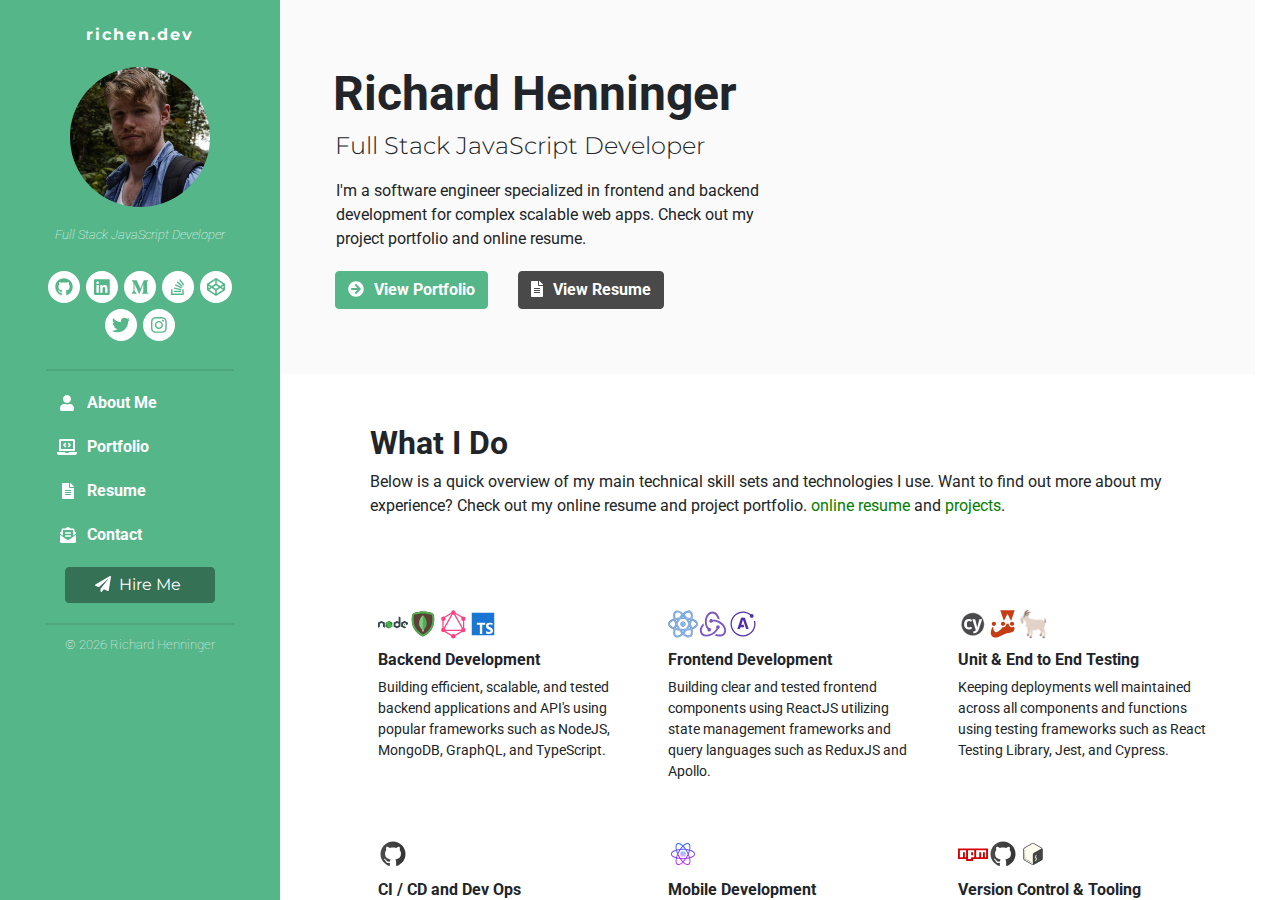
==== index.html @ 1f4ee965 "Updates" ====
<!DOCTYPE html><html lang="en"><head><meta charSet="utf-8"/><meta http-equiv="x-ua-compatible" content="ie=edge"/><meta name="viewport" content="width=device-width, initial-scale=1, shrink-to-fit=no"/><style data-href="/styles.36c902f0ad80ef1e009d.css" id="gatsby-global-css">@import url(https://fonts.googleapis.com/css2?family=Montserrat&family=Open+Sans:ital@1&family=Roboto&display=swap);
/*!
 * Bootstrap v4.6.0 (https://getbootstrap.com/)
 * Copyright 2011-2021 The Bootstrap Authors
 * Copyright 2011-2021 Twitter, Inc.
 * Licensed under MIT (https://github.com/twbs/bootstrap/blob/main/LICENSE)
 */:root{--blue:#007bff;--indigo:#6610f2;--purple:#6f42c1;--pink:#e83e8c;--red:#dc3545;--orange:#fd7e14;--yellow:#ffc107;--green:#28a745;--teal:#20c997;--cyan:#17a2b8;--white:#fff;--gray:#6c757d;--gray-dark:#343a40;--primary:#007bff;--secondary:#6c757d;--success:#28a745;--info:#17a2b8;--warning:#ffc107;--danger:#dc3545;--light:#f8f9fa;--dark:#343a40;--breakpoint-xs:0;--breakpoint-sm:576px;--breakpoint-md:768px;--breakpoint-lg:992px;--breakpoint-xl:1200px;--font-family-sans-serif:-apple-system,BlinkMacSystemFont,"Segoe UI",Roboto,"Helvetica Neue",Arial,"Noto Sans","Liberation Sans",sans-serif,"Apple Color Emoji","Segoe UI Emoji","Segoe UI Symbol","Noto Color Emoji";--font-family-monospace:SFMono-Regular,Menlo,Monaco,Consolas,"Liberation Mono","Courier New",monospace}*,:after,:before{box-sizing:border-box}html{font-family:sans-serif;line-height:1.15;-webkit-text-size-adjust:100%;-webkit-tap-highlight-color:transparent}article,aside,figcaption,figure,footer,header,hgroup,main,nav,section{display:block}body{margin:0;font-family:-apple-system,BlinkMacSystemFont,Segoe UI,Roboto,Helvetica Neue,Arial,Noto Sans,Liberation Sans,sans-serif,Apple Color Emoji,Segoe UI Emoji,Segoe UI Symbol,Noto Color Emoji;font-size:1rem;font-weight:400;line-height:1.5;color:#212529;text-align:left;background-color:#fff}[tabindex="-1"]:focus:not(:focus-visible){outline:0!important}hr{box-sizing:content-box;height:0;overflow:visible}h1,h2,h3,h4,h5,h6{margin-top:0;margin-bottom:.5rem}p{margin-top:0;margin-bottom:1rem}abbr[data-original-title],abbr[title]{text-decoration:underline;-webkit-text-decoration:underline dotted;text-decoration:underline dotted;cursor:help;border-bottom:0;-webkit-text-decoration-skip-ink:none;text-decoration-skip-ink:none}address{font-style:normal;line-height:inherit}address,dl,ol,ul{margin-bottom:1rem}dl,ol,ul{margin-top:0}ol ol,ol ul,ul ol,ul ul{margin-bottom:0}dt{font-weight:700}dd{margin-bottom:.5rem;margin-left:0}blockquote{margin:0 0 1rem}b,strong{font-weight:bolder}small{font-size:80%}sub,sup{position:relative;font-size:75%;line-height:0;vertical-align:baseline}sub{bottom:-.25em}sup{top:-.5em}a{color:#007bff;text-decoration:none;background-color:transparent}a:hover{color:#0056b3;text-decoration:underline}a:not([href]):not([class]),a:not([href]):not([class]):hover{color:inherit;text-decoration:none}code,kbd,pre,samp{font-family:SFMono-Regular,Menlo,Monaco,Consolas,Liberation Mono,Courier New,monospace;font-size:1em}pre{margin-top:0;margin-bottom:1rem;overflow:auto;-ms-overflow-style:scrollbar}figure{margin:0 0 1rem}img{border-style:none}img,svg{vertical-align:middle}svg{overflow:hidden}table{border-collapse:collapse}caption{padding-top:.75rem;padding-bottom:.75rem;color:#6c757d;text-align:left;caption-side:bottom}th{text-align:inherit;text-align:-webkit-match-parent}label{display:inline-block;margin-bottom:.5rem}button{border-radius:0}button:focus:not(:focus-visible){outline:0}button,input,optgroup,select,textarea{margin:0;font-family:inherit;font-size:inherit;line-height:inherit}button,input{overflow:visible}button,select{text-transform:none}[role=button]{cursor:pointer}select{word-wrap:normal}[type=button],[type=reset],[type=submit],button{-webkit-appearance:button}[type=button]:not(:disabled),[type=reset]:not(:disabled),[type=submit]:not(:disabled),button:not(:disabled){cursor:pointer}[type=button]::-moz-focus-inner,[type=reset]::-moz-focus-inner,[type=submit]::-moz-focus-inner,button::-moz-focus-inner{padding:0;border-style:none}input[type=checkbox],input[type=radio]{box-sizing:border-box;padding:0}textarea{overflow:auto;resize:vertical}fieldset{min-width:0;padding:0;margin:0;border:0}legend{display:block;width:100%;max-width:100%;padding:0;margin-bottom:.5rem;font-size:1.5rem;line-height:inherit;color:inherit;white-space:normal}progress{vertical-align:baseline}[type=number]::-webkit-inner-spin-button,[type=number]::-webkit-outer-spin-button{height:auto}[type=search]{outline-offset:-2px;-webkit-appearance:none}[type=search]::-webkit-search-decoration{-webkit-appearance:none}::-webkit-file-upload-button{font:inherit;-webkit-appearance:button}output{display:inline-block}summary{display:list-item;cursor:pointer}template{display:none}[hidden]{display:none!important}.h1,.h2,.h3,.h4,.h5,.h6,h1,h2,h3,h4,h5,h6{margin-bottom:.5rem;font-weight:500;line-height:1.2}.h1,h1{font-size:2.5rem}.h2,h2{font-size:2rem}.h3,h3{font-size:1.75rem}.h4,h4{font-size:1.5rem}.h5,h5{font-size:1.25rem}.h6,h6{font-size:1rem}.lead{font-size:1.25rem;font-weight:300}.display-1{font-size:6rem}.display-1,.display-2{font-weight:300;line-height:1.2}.display-2{font-size:5.5rem}.display-3{font-size:4.5rem}.display-3,.display-4{font-weight:300;line-height:1.2}.display-4{font-size:3.5rem}hr{margin-top:1rem;margin-bottom:1rem;border:0;border-top:1px solid rgba(0,0,0,.1)}.small,small{font-size:80%;font-weight:400}.mark,mark{padding:.2em;background-color:#fcf8e3}.list-inline,.list-unstyled{padding-left:0;list-style:none}.list-inline-item{display:inline-block}.list-inline-item:not(:last-child){margin-right:.5rem}.initialism{font-size:90%;text-transform:uppercase}.blockquote{margin-bottom:1rem;font-size:1.25rem}.blockquote-footer{display:block;font-size:80%;color:#6c757d}.blockquote-footer:before{content:"\2014\00A0"}.img-fluid,.img-thumbnail{max-width:100%;height:auto}.img-thumbnail{padding:.25rem;background-color:#fff;border:1px solid #dee2e6;border-radius:.25rem}.figure{display:inline-block}.figure-img{margin-bottom:.5rem;line-height:1}.figure-caption{font-size:90%;color:#6c757d}code{font-size:87.5%;color:#e83e8c;word-wrap:break-word}a>code{color:inherit}kbd{padding:.2rem .4rem;font-size:87.5%;color:#fff;background-color:#212529;border-radius:.2rem}kbd kbd{padding:0;font-size:100%;font-weight:700}pre{display:block;font-size:87.5%;color:#212529}pre code{font-size:inherit;color:inherit;word-break:normal}.pre-scrollable{max-height:340px;overflow-y:scroll}.container,.container-fluid,.container-lg,.container-md,.container-sm,.container-xl{width:100%;padding-right:15px;padding-left:15px;margin-right:auto;margin-left:auto}@media (min-width:576px){.container,.container-sm{max-width:540px}}@media (min-width:768px){.container,.container-md,.container-sm{max-width:720px}}@media (min-width:992px){.container,.container-lg,.container-md,.container-sm{max-width:960px}}@media (min-width:1200px){.container,.container-lg,.container-md,.container-sm,.container-xl{max-width:1140px}}.row{display:flex;flex-wrap:wrap;margin-right:-15px;margin-left:-15px}.no-gutters{margin-right:0;margin-left:0}.no-gutters>.col,.no-gutters>[class*=col-]{padding-right:0;padding-left:0}.col,.col-1,.col-2,.col-3,.col-4,.col-5,.col-6,.col-7,.col-8,.col-9,.col-10,.col-11,.col-12,.col-auto,.col-lg,.col-lg-1,.col-lg-2,.col-lg-3,.col-lg-4,.col-lg-5,.col-lg-6,.col-lg-7,.col-lg-8,.col-lg-9,.col-lg-10,.col-lg-11,.col-lg-12,.col-lg-auto,.col-md,.col-md-1,.col-md-2,.col-md-3,.col-md-4,.col-md-5,.col-md-6,.col-md-7,.col-md-8,.col-md-9,.col-md-10,.col-md-11,.col-md-12,.col-md-auto,.col-sm,.col-sm-1,.col-sm-2,.col-sm-3,.col-sm-4,.col-sm-5,.col-sm-6,.col-sm-7,.col-sm-8,.col-sm-9,.col-sm-10,.col-sm-11,.col-sm-12,.col-sm-auto,.col-xl,.col-xl-1,.col-xl-2,.col-xl-3,.col-xl-4,.col-xl-5,.col-xl-6,.col-xl-7,.col-xl-8,.col-xl-9,.col-xl-10,.col-xl-11,.col-xl-12,.col-xl-auto{position:relative;width:100%;padding-right:15px;padding-left:15px}.col{flex-basis:0;flex-grow:1;max-width:100%}.row-cols-1>*{flex:0 0 100%;max-width:100%}.row-cols-2>*{flex:0 0 50%;max-width:50%}.row-cols-3>*{flex:0 0 33.333333%;max-width:33.333333%}.row-cols-4>*{flex:0 0 25%;max-width:25%}.row-cols-5>*{flex:0 0 20%;max-width:20%}.row-cols-6>*{flex:0 0 16.666667%;max-width:16.666667%}.col-auto{flex:0 0 auto;width:auto;max-width:100%}.col-1{flex:0 0 8.333333%;max-width:8.333333%}.col-2{flex:0 0 16.666667%;max-width:16.666667%}.col-3{flex:0 0 25%;max-width:25%}.col-4{flex:0 0 33.333333%;max-width:33.333333%}.col-5{flex:0 0 41.666667%;max-width:41.666667%}.col-6{flex:0 0 50%;max-width:50%}.col-7{flex:0 0 58.333333%;max-width:58.333333%}.col-8{flex:0 0 66.666667%;max-width:66.666667%}.col-9{flex:0 0 75%;max-width:75%}.col-10{flex:0 0 83.333333%;max-width:83.333333%}.col-11{flex:0 0 91.666667%;max-width:91.666667%}.col-12{flex:0 0 100%;max-width:100%}.order-first{order:-1}.order-last{order:13}.order-0{order:0}.order-1{order:1}.order-2{order:2}.order-3{order:3}.order-4{order:4}.order-5{order:5}.order-6{order:6}.order-7{order:7}.order-8{order:8}.order-9{order:9}.order-10{order:10}.order-11{order:11}.order-12{order:12}.offset-1{margin-left:8.333333%}.offset-2{margin-left:16.666667%}.offset-3{margin-left:25%}.offset-4{margin-left:33.333333%}.offset-5{margin-left:41.666667%}.offset-6{margin-left:50%}.offset-7{margin-left:58.333333%}.offset-8{margin-left:66.666667%}.offset-9{margin-left:75%}.offset-10{margin-left:83.333333%}.offset-11{margin-left:91.666667%}@media (min-width:576px){.col-sm{flex-basis:0;flex-grow:1;max-width:100%}.row-cols-sm-1>*{flex:0 0 100%;max-width:100%}.row-cols-sm-2>*{flex:0 0 50%;max-width:50%}.row-cols-sm-3>*{flex:0 0 33.333333%;max-width:33.333333%}.row-cols-sm-4>*{flex:0 0 25%;max-width:25%}.row-cols-sm-5>*{flex:0 0 20%;max-width:20%}.row-cols-sm-6>*{flex:0 0 16.666667%;max-width:16.666667%}.col-sm-auto{flex:0 0 auto;width:auto;max-width:100%}.col-sm-1{flex:0 0 8.333333%;max-width:8.333333%}.col-sm-2{flex:0 0 16.666667%;max-width:16.666667%}.col-sm-3{flex:0 0 25%;max-width:25%}.col-sm-4{flex:0 0 33.333333%;max-width:33.333333%}.col-sm-5{flex:0 0 41.666667%;max-width:41.666667%}.col-sm-6{flex:0 0 50%;max-width:50%}.col-sm-7{flex:0 0 58.333333%;max-width:58.333333%}.col-sm-8{flex:0 0 66.666667%;max-width:66.666667%}.col-sm-9{flex:0 0 75%;max-width:75%}.col-sm-10{flex:0 0 83.333333%;max-width:83.333333%}.col-sm-11{flex:0 0 91.666667%;max-width:91.666667%}.col-sm-12{flex:0 0 100%;max-width:100%}.order-sm-first{order:-1}.order-sm-last{order:13}.order-sm-0{order:0}.order-sm-1{order:1}.order-sm-2{order:2}.order-sm-3{order:3}.order-sm-4{order:4}.order-sm-5{order:5}.order-sm-6{order:6}.order-sm-7{order:7}.order-sm-8{order:8}.order-sm-9{order:9}.order-sm-10{order:10}.order-sm-11{order:11}.order-sm-12{order:12}.offset-sm-0{margin-left:0}.offset-sm-1{margin-left:8.333333%}.offset-sm-2{margin-left:16.666667%}.offset-sm-3{margin-left:25%}.offset-sm-4{margin-left:33.333333%}.offset-sm-5{margin-left:41.666667%}.offset-sm-6{margin-left:50%}.offset-sm-7{margin-left:58.333333%}.offset-sm-8{margin-left:66.666667%}.offset-sm-9{margin-left:75%}.offset-sm-10{margin-left:83.333333%}.offset-sm-11{margin-left:91.666667%}}@media (min-width:768px){.col-md{flex-basis:0;flex-grow:1;max-width:100%}.row-cols-md-1>*{flex:0 0 100%;max-width:100%}.row-cols-md-2>*{flex:0 0 50%;max-width:50%}.row-cols-md-3>*{flex:0 0 33.333333%;max-width:33.333333%}.row-cols-md-4>*{flex:0 0 25%;max-width:25%}.row-cols-md-5>*{flex:0 0 20%;max-width:20%}.row-cols-md-6>*{flex:0 0 16.666667%;max-width:16.666667%}.col-md-auto{flex:0 0 auto;width:auto;max-width:100%}.col-md-1{flex:0 0 8.333333%;max-width:8.333333%}.col-md-2{flex:0 0 16.666667%;max-width:16.666667%}.col-md-3{flex:0 0 25%;max-width:25%}.col-md-4{flex:0 0 33.333333%;max-width:33.333333%}.col-md-5{flex:0 0 41.666667%;max-width:41.666667%}.col-md-6{flex:0 0 50%;max-width:50%}.col-md-7{flex:0 0 58.333333%;max-width:58.333333%}.col-md-8{flex:0 0 66.666667%;max-width:66.666667%}.col-md-9{flex:0 0 75%;max-width:75%}.col-md-10{flex:0 0 83.333333%;max-width:83.333333%}.col-md-11{flex:0 0 91.666667%;max-width:91.666667%}.col-md-12{flex:0 0 100%;max-width:100%}.order-md-first{order:-1}.order-md-last{order:13}.order-md-0{order:0}.order-md-1{order:1}.order-md-2{order:2}.order-md-3{order:3}.order-md-4{order:4}.order-md-5{order:5}.order-md-6{order:6}.order-md-7{order:7}.order-md-8{order:8}.order-md-9{order:9}.order-md-10{order:10}.order-md-11{order:11}.order-md-12{order:12}.offset-md-0{margin-left:0}.offset-md-1{margin-left:8.333333%}.offset-md-2{margin-left:16.666667%}.offset-md-3{margin-left:25%}.offset-md-4{margin-left:33.333333%}.offset-md-5{margin-left:41.666667%}.offset-md-6{margin-left:50%}.offset-md-7{margin-left:58.333333%}.offset-md-8{margin-left:66.666667%}.offset-md-9{margin-left:75%}.offset-md-10{margin-left:83.333333%}.offset-md-11{margin-left:91.666667%}}@media (min-width:992px){.col-lg{flex-basis:0;flex-grow:1;max-width:100%}.row-cols-lg-1>*{flex:0 0 100%;max-width:100%}.row-cols-lg-2>*{flex:0 0 50%;max-width:50%}.row-cols-lg-3>*{flex:0 0 33.333333%;max-width:33.333333%}.row-cols-lg-4>*{flex:0 0 25%;max-width:25%}.row-cols-lg-5>*{flex:0 0 20%;max-width:20%}.row-cols-lg-6>*{flex:0 0 16.666667%;max-width:16.666667%}.col-lg-auto{flex:0 0 auto;width:auto;max-width:100%}.col-lg-1{flex:0 0 8.333333%;max-width:8.333333%}.col-lg-2{flex:0 0 16.666667%;max-width:16.666667%}.col-lg-3{flex:0 0 25%;max-width:25%}.col-lg-4{flex:0 0 33.333333%;max-width:33.333333%}.col-lg-5{flex:0 0 41.666667%;max-width:41.666667%}.col-lg-6{flex:0 0 50%;max-width:50%}.col-lg-7{flex:0 0 58.333333%;max-width:58.333333%}.col-lg-8{flex:0 0 66.666667%;max-width:66.666667%}.col-lg-9{flex:0 0 75%;max-width:75%}.col-lg-10{flex:0 0 83.333333%;max-width:83.333333%}.col-lg-11{flex:0 0 91.666667%;max-width:91.666667%}.col-lg-12{flex:0 0 100%;max-width:100%}.order-lg-first{order:-1}.order-lg-last{order:13}.order-lg-0{order:0}.order-lg-1{order:1}.order-lg-2{order:2}.order-lg-3{order:3}.order-lg-4{order:4}.order-lg-5{order:5}.order-lg-6{order:6}.order-lg-7{order:7}.order-lg-8{order:8}.order-lg-9{order:9}.order-lg-10{order:10}.order-lg-11{order:11}.order-lg-12{order:12}.offset-lg-0{margin-left:0}.offset-lg-1{margin-left:8.333333%}.offset-lg-2{margin-left:16.666667%}.offset-lg-3{margin-left:25%}.offset-lg-4{margin-left:33.333333%}.offset-lg-5{margin-left:41.666667%}.offset-lg-6{margin-left:50%}.offset-lg-7{margin-left:58.333333%}.offset-lg-8{margin-left:66.666667%}.offset-lg-9{margin-left:75%}.offset-lg-10{margin-left:83.333333%}.offset-lg-11{margin-left:91.666667%}}@media (min-width:1200px){.col-xl{flex-basis:0;flex-grow:1;max-width:100%}.row-cols-xl-1>*{flex:0 0 100%;max-width:100%}.row-cols-xl-2>*{flex:0 0 50%;max-width:50%}.row-cols-xl-3>*{flex:0 0 33.333333%;max-width:33.333333%}.row-cols-xl-4>*{flex:0 0 25%;max-width:25%}.row-cols-xl-5>*{flex:0 0 20%;max-width:20%}.row-cols-xl-6>*{flex:0 0 16.666667%;max-width:16.666667%}.col-xl-auto{flex:0 0 auto;width:auto;max-width:100%}.col-xl-1{flex:0 0 8.333333%;max-width:8.333333%}.col-xl-2{flex:0 0 16.666667%;max-width:16.666667%}.col-xl-3{flex:0 0 25%;max-width:25%}.col-xl-4{flex:0 0 33.333333%;max-width:33.333333%}.col-xl-5{flex:0 0 41.666667%;max-width:41.666667%}.col-xl-6{flex:0 0 50%;max-width:50%}.col-xl-7{flex:0 0 58.333333%;max-width:58.333333%}.col-xl-8{flex:0 0 66.666667%;max-width:66.666667%}.col-xl-9{flex:0 0 75%;max-width:75%}.col-xl-10{flex:0 0 83.333333%;max-width:83.333333%}.col-xl-11{flex:0 0 91.666667%;max-width:91.666667%}.col-xl-12{flex:0 0 100%;max-width:100%}.order-xl-first{order:-1}.order-xl-last{order:13}.order-xl-0{order:0}.order-xl-1{order:1}.order-xl-2{order:2}.order-xl-3{order:3}.order-xl-4{order:4}.order-xl-5{order:5}.order-xl-6{order:6}.order-xl-7{order:7}.order-xl-8{order:8}.order-xl-9{order:9}.order-xl-10{order:10}.order-xl-11{order:11}.order-xl-12{order:12}.offset-xl-0{margin-left:0}.offset-xl-1{margin-left:8.333333%}.offset-xl-2{margin-left:16.666667%}.offset-xl-3{margin-left:25%}.offset-xl-4{margin-left:33.333333%}.offset-xl-5{margin-left:41.666667%}.offset-xl-6{margin-left:50%}.offset-xl-7{margin-left:58.333333%}.offset-xl-8{margin-left:66.666667%}.offset-xl-9{margin-left:75%}.offset-xl-10{margin-left:83.333333%}.offset-xl-11{margin-left:91.666667%}}.table{width:100%;margin-bottom:1rem;color:#212529}.table td,.table th{padding:.75rem;vertical-align:top;border-top:1px solid #dee2e6}.table thead th{vertical-align:bottom;border-bottom:2px solid #dee2e6}.table tbody+tbody{border-top:2px solid #dee2e6}.table-sm td,.table-sm th{padding:.3rem}.table-bordered,.table-bordered td,.table-bordered th{border:1px solid #dee2e6}.table-bordered thead td,.table-bordered thead th{border-bottom-width:2px}.table-borderless tbody+tbody,.table-borderless td,.table-borderless th,.table-borderless thead th{border:0}.table-striped tbody tr:nth-of-type(odd){background-color:rgba(0,0,0,.05)}.table-hover tbody tr:hover{color:#212529;background-color:rgba(0,0,0,.075)}.table-primary,.table-primary>td,.table-primary>th{background-color:#b8daff}.table-primary tbody+tbody,.table-primary td,.table-primary th,.table-primary thead th{border-color:#7abaff}.table-hover .table-primary:hover,.table-hover .table-primary:hover>td,.table-hover .table-primary:hover>th{background-color:#9fcdff}.table-secondary,.table-secondary>td,.table-secondary>th{background-color:#d6d8db}.table-secondary tbody+tbody,.table-secondary td,.table-secondary th,.table-secondary thead th{border-color:#b3b7bb}.table-hover .table-secondary:hover,.table-hover .table-secondary:hover>td,.table-hover .table-secondary:hover>th{background-color:#c8cbcf}.table-success,.table-success>td,.table-success>th{background-color:#c3e6cb}.table-success tbody+tbody,.table-success td,.table-success th,.table-success thead th{border-color:#8fd19e}.table-hover .table-success:hover,.table-hover .table-success:hover>td,.table-hover .table-success:hover>th{background-color:#b1dfbb}.table-info,.table-info>td,.table-info>th{background-color:#bee5eb}.table-info tbody+tbody,.table-info td,.table-info th,.table-info thead th{border-color:#86cfda}.table-hover .table-info:hover,.table-hover .table-info:hover>td,.table-hover .table-info:hover>th{background-color:#abdde5}.table-warning,.table-warning>td,.table-warning>th{background-color:#ffeeba}.table-warning tbody+tbody,.table-warning td,.table-warning th,.table-warning thead th{border-color:#ffdf7e}.table-hover .table-warning:hover,.table-hover .table-warning:hover>td,.table-hover .table-warning:hover>th{background-color:#ffe8a1}.table-danger,.table-danger>td,.table-danger>th{background-color:#f5c6cb}.table-danger tbody+tbody,.table-danger td,.table-danger th,.table-danger thead th{border-color:#ed969e}.table-hover .table-danger:hover,.table-hover .table-danger:hover>td,.table-hover .table-danger:hover>th{background-color:#f1b0b7}.table-light,.table-light>td,.table-light>th{background-color:#fdfdfe}.table-light tbody+tbody,.table-light td,.table-light th,.table-light thead th{border-color:#fbfcfc}.table-hover .table-light:hover,.table-hover .table-light:hover>td,.table-hover .table-light:hover>th{background-color:#ececf6}.table-dark,.table-dark>td,.table-dark>th{background-color:#c6c8ca}.table-dark tbody+tbody,.table-dark td,.table-dark th,.table-dark thead th{border-color:#95999c}.table-hover .table-dark:hover,.table-hover .table-dark:hover>td,.table-hover .table-dark:hover>th{background-color:#b9bbbe}.table-active,.table-active>td,.table-active>th,.table-hover .table-active:hover,.table-hover .table-active:hover>td,.table-hover .table-active:hover>th{background-color:rgba(0,0,0,.075)}.table .thead-dark th{color:#fff;background-color:#343a40;border-color:#454d55}.table .thead-light th{color:#495057;background-color:#e9ecef;border-color:#dee2e6}.table-dark{color:#fff;background-color:#343a40}.table-dark td,.table-dark th,.table-dark thead th{border-color:#454d55}.table-dark.table-bordered{border:0}.table-dark.table-striped tbody tr:nth-of-type(odd){background-color:hsla(0,0%,100%,.05)}.table-dark.table-hover tbody tr:hover{color:#fff;background-color:hsla(0,0%,100%,.075)}@media (max-width:575.98px){.table-responsive-sm{display:block;width:100%;overflow-x:auto;-webkit-overflow-scrolling:touch}.table-responsive-sm>.table-bordered{border:0}}@media (max-width:767.98px){.table-responsive-md{display:block;width:100%;overflow-x:auto;-webkit-overflow-scrolling:touch}.table-responsive-md>.table-bordered{border:0}}@media (max-width:991.98px){.table-responsive-lg{display:block;width:100%;overflow-x:auto;-webkit-overflow-scrolling:touch}.table-responsive-lg>.table-bordered{border:0}}@media (max-width:1199.98px){.table-responsive-xl{display:block;width:100%;overflow-x:auto;-webkit-overflow-scrolling:touch}.table-responsive-xl>.table-bordered{border:0}}.table-responsive{display:block;width:100%;overflow-x:auto;-webkit-overflow-scrolling:touch}.table-responsive>.table-bordered{border:0}.form-control{display:block;width:100%;height:calc(1.5em + .75rem + 2px);padding:.375rem .75rem;font-size:1rem;font-weight:400;line-height:1.5;color:#495057;background-color:#fff;background-clip:padding-box;border:1px solid #ced4da;border-radius:.25rem;transition:border-color .15s ease-in-out,box-shadow .15s ease-in-out}@media (prefers-reduced-motion:reduce){.form-control{transition:none}}.form-control::-ms-expand{background-color:transparent;border:0}.form-control:-moz-focusring{color:transparent;text-shadow:0 0 0 #495057}.form-control:focus{color:#495057;background-color:#fff;border-color:#80bdff;outline:0;box-shadow:0 0 0 .2rem rgba(0,123,255,.25)}.form-control:-ms-input-placeholder{color:#6c757d;opacity:1}.form-control::placeholder{color:#6c757d;opacity:1}.form-control:disabled,.form-control[readonly]{background-color:#e9ecef;opacity:1}input[type=date].form-control,input[type=datetime-local].form-control,input[type=month].form-control,input[type=time].form-control{-webkit-appearance:none;appearance:none}select.form-control:focus::-ms-value{color:#495057;background-color:#fff}.form-control-file,.form-control-range{display:block;width:100%}.col-form-label{padding-top:calc(.375rem + 1px);padding-bottom:calc(.375rem + 1px);margin-bottom:0;font-size:inherit;line-height:1.5}.col-form-label-lg{padding-top:calc(.5rem + 1px);padding-bottom:calc(.5rem + 1px);font-size:1.25rem;line-height:1.5}.col-form-label-sm{padding-top:calc(.25rem + 1px);padding-bottom:calc(.25rem + 1px);font-size:.875rem;line-height:1.5}.form-control-plaintext{display:block;width:100%;padding:.375rem 0;margin-bottom:0;font-size:1rem;line-height:1.5;color:#212529;background-color:transparent;border:solid transparent;border-width:1px 0}.form-control-plaintext.form-control-lg,.form-control-plaintext.form-control-sm{padding-right:0;padding-left:0}.form-control-sm{height:calc(1.5em + .5rem + 2px);padding:.25rem .5rem;font-size:.875rem;line-height:1.5;border-radius:.2rem}.form-control-lg{height:calc(1.5em + 1rem + 2px);padding:.5rem 1rem;font-size:1.25rem;line-height:1.5;border-radius:.3rem}select.form-control[multiple],select.form-control[size],textarea.form-control{height:auto}.form-group{margin-bottom:1rem}.form-text{display:block;margin-top:.25rem}.form-row{display:flex;flex-wrap:wrap;margin-right:-5px;margin-left:-5px}.form-row>.col,.form-row>[class*=col-]{padding-right:5px;padding-left:5px}.form-check{position:relative;display:block;padding-left:1.25rem}.form-check-input{position:absolute;margin-top:.3rem;margin-left:-1.25rem}.form-check-input:disabled~.form-check-label,.form-check-input[disabled]~.form-check-label{color:#6c757d}.form-check-label{margin-bottom:0}.form-check-inline{display:inline-flex;align-items:center;padding-left:0;margin-right:.75rem}.form-check-inline .form-check-input{position:static;margin-top:0;margin-right:.3125rem;margin-left:0}.valid-feedback{display:none;width:100%;margin-top:.25rem;font-size:80%;color:#28a745}.valid-tooltip{position:absolute;top:100%;left:0;z-index:5;display:none;max-width:100%;padding:.25rem .5rem;margin-top:.1rem;font-size:.875rem;line-height:1.5;color:#fff;background-color:rgba(40,167,69,.9);border-radius:.25rem}.form-row>.col>.valid-tooltip,.form-row>[class*=col-]>.valid-tooltip{left:5px}.is-valid~.valid-feedback,.is-valid~.valid-tooltip,.was-validated :valid~.valid-feedback,.was-validated :valid~.valid-tooltip{display:block}.form-control.is-valid,.was-validated .form-control:valid{border-color:#28a745;padding-right:calc(1.5em + .75rem);background-image:url("data:image/svg+xml;charset=utf-8,%3Csvg xmlns='http://www.w3.org/2000/svg' width='8' height='8' viewBox='0 0 8 8'%3E%3Cpath fill='%2328a745' d='M2.3 6.73L.6 4.53c-.4-1.04.46-1.4 1.1-.8l1.1 1.4 3.4-3.8c.6-.63 1.6-.27 1.2.7l-4 4.6c-.43.5-.8.4-1.1.1z'/%3E%3C/svg%3E");background-repeat:no-repeat;background-position:right calc(.375em + .1875rem) center;background-size:calc(.75em + .375rem) calc(.75em + .375rem)}.form-control.is-valid:focus,.was-validated .form-control:valid:focus{border-color:#28a745;box-shadow:0 0 0 .2rem rgba(40,167,69,.25)}.was-validated textarea.form-control:valid,textarea.form-control.is-valid{padding-right:calc(1.5em + .75rem);background-position:top calc(.375em + .1875rem) right calc(.375em + .1875rem)}.custom-select.is-valid,.was-validated .custom-select:valid{border-color:#28a745;padding-right:calc(.75em + 2.3125rem);background:url("data:image/svg+xml;charset=utf-8,%3Csvg xmlns='http://www.w3.org/2000/svg' width='4' height='5' viewBox='0 0 4 5'%3E%3Cpath fill='%23343a40' d='M2 0L0 2h4zm0 5L0 3h4z'/%3E%3C/svg%3E") right .75rem center/8px 10px no-repeat,#fff url("data:image/svg+xml;charset=utf-8,%3Csvg xmlns='http://www.w3.org/2000/svg' width='8' height='8' viewBox='0 0 8 8'%3E%3Cpath fill='%2328a745' d='M2.3 6.73L.6 4.53c-.4-1.04.46-1.4 1.1-.8l1.1 1.4 3.4-3.8c.6-.63 1.6-.27 1.2.7l-4 4.6c-.43.5-.8.4-1.1.1z'/%3E%3C/svg%3E") center right 1.75rem/calc(.75em + .375rem) calc(.75em + .375rem) no-repeat}.custom-select.is-valid:focus,.was-validated .custom-select:valid:focus{border-color:#28a745;box-shadow:0 0 0 .2rem rgba(40,167,69,.25)}.form-check-input.is-valid~.form-check-label,.was-validated .form-check-input:valid~.form-check-label{color:#28a745}.form-check-input.is-valid~.valid-feedback,.form-check-input.is-valid~.valid-tooltip,.was-validated .form-check-input:valid~.valid-feedback,.was-validated .form-check-input:valid~.valid-tooltip{display:block}.custom-control-input.is-valid~.custom-control-label,.was-validated .custom-control-input:valid~.custom-control-label{color:#28a745}.custom-control-input.is-valid~.custom-control-label:before,.was-validated .custom-control-input:valid~.custom-control-label:before{border-color:#28a745}.custom-control-input.is-valid:checked~.custom-control-label:before,.was-validated .custom-control-input:valid:checked~.custom-control-label:before{border-color:#34ce57;background-color:#34ce57}.custom-control-input.is-valid:focus~.custom-control-label:before,.was-validated .custom-control-input:valid:focus~.custom-control-label:before{box-shadow:0 0 0 .2rem rgba(40,167,69,.25)}.custom-control-input.is-valid:focus:not(:checked)~.custom-control-label:before,.custom-file-input.is-valid~.custom-file-label,.was-validated .custom-control-input:valid:focus:not(:checked)~.custom-control-label:before,.was-validated .custom-file-input:valid~.custom-file-label{border-color:#28a745}.custom-file-input.is-valid:focus~.custom-file-label,.was-validated .custom-file-input:valid:focus~.custom-file-label{border-color:#28a745;box-shadow:0 0 0 .2rem rgba(40,167,69,.25)}.invalid-feedback{display:none;width:100%;margin-top:.25rem;font-size:80%;color:#dc3545}.invalid-tooltip{position:absolute;top:100%;left:0;z-index:5;display:none;max-width:100%;padding:.25rem .5rem;margin-top:.1rem;font-size:.875rem;line-height:1.5;color:#fff;background-color:rgba(220,53,69,.9);border-radius:.25rem}.form-row>.col>.invalid-tooltip,.form-row>[class*=col-]>.invalid-tooltip{left:5px}.is-invalid~.invalid-feedback,.is-invalid~.invalid-tooltip,.was-validated :invalid~.invalid-feedback,.was-validated :invalid~.invalid-tooltip{display:block}.form-control.is-invalid,.was-validated .form-control:invalid{border-color:#dc3545;padding-right:calc(1.5em + .75rem);background-image:url("data:image/svg+xml;charset=utf-8,%3Csvg xmlns='http://www.w3.org/2000/svg' width='12' height='12' fill='none' stroke='%23dc3545' viewBox='0 0 12 12'%3E%3Ccircle cx='6' cy='6' r='4.5'/%3E%3Cpath stroke-linejoin='round' d='M5.8 3.6h.4L6 6.5z'/%3E%3Ccircle cx='6' cy='8.2' r='.6' fill='%23dc3545' stroke='none'/%3E%3C/svg%3E");background-repeat:no-repeat;background-position:right calc(.375em + .1875rem) center;background-size:calc(.75em + .375rem) calc(.75em + .375rem)}.form-control.is-invalid:focus,.was-validated .form-control:invalid:focus{border-color:#dc3545;box-shadow:0 0 0 .2rem rgba(220,53,69,.25)}.was-validated textarea.form-control:invalid,textarea.form-control.is-invalid{padding-right:calc(1.5em + .75rem);background-position:top calc(.375em + .1875rem) right calc(.375em + .1875rem)}.custom-select.is-invalid,.was-validated .custom-select:invalid{border-color:#dc3545;padding-right:calc(.75em + 2.3125rem);background:url("data:image/svg+xml;charset=utf-8,%3Csvg xmlns='http://www.w3.org/2000/svg' width='4' height='5' viewBox='0 0 4 5'%3E%3Cpath fill='%23343a40' d='M2 0L0 2h4zm0 5L0 3h4z'/%3E%3C/svg%3E") right .75rem center/8px 10px no-repeat,#fff url("data:image/svg+xml;charset=utf-8,%3Csvg xmlns='http://www.w3.org/2000/svg' width='12' height='12' fill='none' stroke='%23dc3545' viewBox='0 0 12 12'%3E%3Ccircle cx='6' cy='6' r='4.5'/%3E%3Cpath stroke-linejoin='round' d='M5.8 3.6h.4L6 6.5z'/%3E%3Ccircle cx='6' cy='8.2' r='.6' fill='%23dc3545' stroke='none'/%3E%3C/svg%3E") center right 1.75rem/calc(.75em + .375rem) calc(.75em + .375rem) no-repeat}.custom-select.is-invalid:focus,.was-validated .custom-select:invalid:focus{border-color:#dc3545;box-shadow:0 0 0 .2rem rgba(220,53,69,.25)}.form-check-input.is-invalid~.form-check-label,.was-validated .form-check-input:invalid~.form-check-label{color:#dc3545}.form-check-input.is-invalid~.invalid-feedback,.form-check-input.is-invalid~.invalid-tooltip,.was-validated .form-check-input:invalid~.invalid-feedback,.was-validated .form-check-input:invalid~.invalid-tooltip{display:block}.custom-control-input.is-invalid~.custom-control-label,.was-validated .custom-control-input:invalid~.custom-control-label{color:#dc3545}.custom-control-input.is-invalid~.custom-control-label:before,.was-validated .custom-control-input:invalid~.custom-control-label:before{border-color:#dc3545}.custom-control-input.is-invalid:checked~.custom-control-label:before,.was-validated .custom-control-input:invalid:checked~.custom-control-label:before{border-color:#e4606d;background-color:#e4606d}.custom-control-input.is-invalid:focus~.custom-control-label:before,.was-validated .custom-control-input:invalid:focus~.custom-control-label:before{box-shadow:0 0 0 .2rem rgba(220,53,69,.25)}.custom-control-input.is-invalid:focus:not(:checked)~.custom-control-label:before,.custom-file-input.is-invalid~.custom-file-label,.was-validated .custom-control-input:invalid:focus:not(:checked)~.custom-control-label:before,.was-validated .custom-file-input:invalid~.custom-file-label{border-color:#dc3545}.custom-file-input.is-invalid:focus~.custom-file-label,.was-validated .custom-file-input:invalid:focus~.custom-file-label{border-color:#dc3545;box-shadow:0 0 0 .2rem rgba(220,53,69,.25)}.form-inline{display:flex;flex-flow:row wrap;align-items:center}.form-inline .form-check{width:100%}@media (min-width:576px){.form-inline label{justify-content:center}.form-inline .form-group,.form-inline label{display:flex;align-items:center;margin-bottom:0}.form-inline .form-group{flex:0 0 auto;flex-flow:row wrap}.form-inline .form-control{display:inline-block;width:auto;vertical-align:middle}.form-inline .form-control-plaintext{display:inline-block}.form-inline .custom-select,.form-inline .input-group{width:auto}.form-inline .form-check{display:flex;align-items:center;justify-content:center;width:auto;padding-left:0}.form-inline .form-check-input{position:relative;flex-shrink:0;margin-top:0;margin-right:.25rem;margin-left:0}.form-inline .custom-control{align-items:center;justify-content:center}.form-inline .custom-control-label{margin-bottom:0}}.btn{display:inline-block;font-weight:400;color:#212529;text-align:center;vertical-align:middle;-webkit-user-select:none;-ms-user-select:none;user-select:none;background-color:transparent;border:1px solid transparent;padding:.375rem .75rem;font-size:1rem;line-height:1.5;border-radius:.25rem;transition:color .15s ease-in-out,background-color .15s ease-in-out,border-color .15s ease-in-out,box-shadow .15s ease-in-out}@media (prefers-reduced-motion:reduce){.btn{transition:none}}.btn:hover{color:#212529;text-decoration:none}.btn.focus,.btn:focus{outline:0;box-shadow:0 0 0 .2rem rgba(0,123,255,.25)}.btn.disabled,.btn:disabled{opacity:.65}.btn:not(:disabled):not(.disabled){cursor:pointer}a.btn.disabled,fieldset:disabled a.btn{pointer-events:none}.btn-primary{color:#fff;background-color:#007bff;border-color:#007bff}.btn-primary.focus,.btn-primary:focus,.btn-primary:hover{color:#fff;background-color:#0069d9;border-color:#0062cc}.btn-primary.focus,.btn-primary:focus{box-shadow:0 0 0 .2rem rgba(38,143,255,.5)}.btn-primary.disabled,.btn-primary:disabled{color:#fff;background-color:#007bff;border-color:#007bff}.btn-primary:not(:disabled):not(.disabled).active,.btn-primary:not(:disabled):not(.disabled):active,.show>.btn-primary.dropdown-toggle{color:#fff;background-color:#0062cc;border-color:#005cbf}.btn-primary:not(:disabled):not(.disabled).active:focus,.btn-primary:not(:disabled):not(.disabled):active:focus,.show>.btn-primary.dropdown-toggle:focus{box-shadow:0 0 0 .2rem rgba(38,143,255,.5)}.btn-secondary{color:#fff;background-color:#6c757d;border-color:#6c757d}.btn-secondary.focus,.btn-secondary:focus,.btn-secondary:hover{color:#fff;background-color:#5a6268;border-color:#545b62}.btn-secondary.focus,.btn-secondary:focus{box-shadow:0 0 0 .2rem rgba(130,138,145,.5)}.btn-secondary.disabled,.btn-secondary:disabled{color:#fff;background-color:#6c757d;border-color:#6c757d}.btn-secondary:not(:disabled):not(.disabled).active,.btn-secondary:not(:disabled):not(.disabled):active,.show>.btn-secondary.dropdown-toggle{color:#fff;background-color:#545b62;border-color:#4e555b}.btn-secondary:not(:disabled):not(.disabled).active:focus,.btn-secondary:not(:disabled):not(.disabled):active:focus,.show>.btn-secondary.dropdown-toggle:focus{box-shadow:0 0 0 .2rem rgba(130,138,145,.5)}.btn-success{color:#fff;background-color:#28a745;border-color:#28a745}.btn-success.focus,.btn-success:focus,.btn-success:hover{color:#fff;background-color:#218838;border-color:#1e7e34}.btn-success.focus,.btn-success:focus{box-shadow:0 0 0 .2rem rgba(72,180,97,.5)}.btn-success.disabled,.btn-success:disabled{color:#fff;background-color:#28a745;border-color:#28a745}.btn-success:not(:disabled):not(.disabled).active,.btn-success:not(:disabled):not(.disabled):active,.show>.btn-success.dropdown-toggle{color:#fff;background-color:#1e7e34;border-color:#1c7430}.btn-success:not(:disabled):not(.disabled).active:focus,.btn-success:not(:disabled):not(.disabled):active:focus,.show>.btn-success.dropdown-toggle:focus{box-shadow:0 0 0 .2rem rgba(72,180,97,.5)}.btn-info{color:#fff;background-color:#17a2b8;border-color:#17a2b8}.btn-info.focus,.btn-info:focus,.btn-info:hover{color:#fff;background-color:#138496;border-color:#117a8b}.btn-info.focus,.btn-info:focus{box-shadow:0 0 0 .2rem rgba(58,176,195,.5)}.btn-info.disabled,.btn-info:disabled{color:#fff;background-color:#17a2b8;border-color:#17a2b8}.btn-info:not(:disabled):not(.disabled).active,.btn-info:not(:disabled):not(.disabled):active,.show>.btn-info.dropdown-toggle{color:#fff;background-color:#117a8b;border-color:#10707f}.btn-info:not(:disabled):not(.disabled).active:focus,.btn-info:not(:disabled):not(.disabled):active:focus,.show>.btn-info.dropdown-toggle:focus{box-shadow:0 0 0 .2rem rgba(58,176,195,.5)}.btn-warning{color:#212529;background-color:#ffc107;border-color:#ffc107}.btn-warning.focus,.btn-warning:focus,.btn-warning:hover{color:#212529;background-color:#e0a800;border-color:#d39e00}.btn-warning.focus,.btn-warning:focus{box-shadow:0 0 0 .2rem rgba(222,170,12,.5)}.btn-warning.disabled,.btn-warning:disabled{color:#212529;background-color:#ffc107;border-color:#ffc107}.btn-warning:not(:disabled):not(.disabled).active,.btn-warning:not(:disabled):not(.disabled):active,.show>.btn-warning.dropdown-toggle{color:#212529;background-color:#d39e00;border-color:#c69500}.btn-warning:not(:disabled):not(.disabled).active:focus,.btn-warning:not(:disabled):not(.disabled):active:focus,.show>.btn-warning.dropdown-toggle:focus{box-shadow:0 0 0 .2rem rgba(222,170,12,.5)}.btn-danger{color:#fff;background-color:#dc3545;border-color:#dc3545}.btn-danger.focus,.btn-danger:focus,.btn-danger:hover{color:#fff;background-color:#c82333;border-color:#bd2130}.btn-danger.focus,.btn-danger:focus{box-shadow:0 0 0 .2rem rgba(225,83,97,.5)}.btn-danger.disabled,.btn-danger:disabled{color:#fff;background-color:#dc3545;border-color:#dc3545}.btn-danger:not(:disabled):not(.disabled).active,.btn-danger:not(:disabled):not(.disabled):active,.show>.btn-danger.dropdown-toggle{color:#fff;background-color:#bd2130;border-color:#b21f2d}.btn-danger:not(:disabled):not(.disabled).active:focus,.btn-danger:not(:disabled):not(.disabled):active:focus,.show>.btn-danger.dropdown-toggle:focus{box-shadow:0 0 0 .2rem rgba(225,83,97,.5)}.btn-light{color:#212529;background-color:#f8f9fa;border-color:#f8f9fa}.btn-light.focus,.btn-light:focus,.btn-light:hover{color:#212529;background-color:#e2e6ea;border-color:#dae0e5}.btn-light.focus,.btn-light:focus{box-shadow:0 0 0 .2rem rgba(216,217,219,.5)}.btn-light.disabled,.btn-light:disabled{color:#212529;background-color:#f8f9fa;border-color:#f8f9fa}.btn-light:not(:disabled):not(.disabled).active,.btn-light:not(:disabled):not(.disabled):active,.show>.btn-light.dropdown-toggle{color:#212529;background-color:#dae0e5;border-color:#d3d9df}.btn-light:not(:disabled):not(.disabled).active:focus,.btn-light:not(:disabled):not(.disabled):active:focus,.show>.btn-light.dropdown-toggle:focus{box-shadow:0 0 0 .2rem rgba(216,217,219,.5)}.btn-dark{color:#fff;background-color:#343a40;border-color:#343a40}.btn-dark.focus,.btn-dark:focus,.btn-dark:hover{color:#fff;background-color:#23272b;border-color:#1d2124}.btn-dark.focus,.btn-dark:focus{box-shadow:0 0 0 .2rem rgba(82,88,93,.5)}.btn-dark.disabled,.btn-dark:disabled{color:#fff;background-color:#343a40;border-color:#343a40}.btn-dark:not(:disabled):not(.disabled).active,.btn-dark:not(:disabled):not(.disabled):active,.show>.btn-dark.dropdown-toggle{color:#fff;background-color:#1d2124;border-color:#171a1d}.btn-dark:not(:disabled):not(.disabled).active:focus,.btn-dark:not(:disabled):not(.disabled):active:focus,.show>.btn-dark.dropdown-toggle:focus{box-shadow:0 0 0 .2rem rgba(82,88,93,.5)}.btn-outline-primary{color:#007bff;border-color:#007bff}.btn-outline-primary:hover{color:#fff;background-color:#007bff;border-color:#007bff}.btn-outline-primary.focus,.btn-outline-primary:focus{box-shadow:0 0 0 .2rem rgba(0,123,255,.5)}.btn-outline-primary.disabled,.btn-outline-primary:disabled{color:#007bff;background-color:transparent}.btn-outline-primary:not(:disabled):not(.disabled).active,.btn-outline-primary:not(:disabled):not(.disabled):active,.show>.btn-outline-primary.dropdown-toggle{color:#fff;background-color:#007bff;border-color:#007bff}.btn-outline-primary:not(:disabled):not(.disabled).active:focus,.btn-outline-primary:not(:disabled):not(.disabled):active:focus,.show>.btn-outline-primary.dropdown-toggle:focus{box-shadow:0 0 0 .2rem rgba(0,123,255,.5)}.btn-outline-secondary{color:#6c757d;border-color:#6c757d}.btn-outline-secondary:hover{color:#fff;background-color:#6c757d;border-color:#6c757d}.btn-outline-secondary.focus,.btn-outline-secondary:focus{box-shadow:0 0 0 .2rem rgba(108,117,125,.5)}.btn-outline-secondary.disabled,.btn-outline-secondary:disabled{color:#6c757d;background-color:transparent}.btn-outline-secondary:not(:disabled):not(.disabled).active,.btn-outline-secondary:not(:disabled):not(.disabled):active,.show>.btn-outline-secondary.dropdown-toggle{color:#fff;background-color:#6c757d;border-color:#6c757d}.btn-outline-secondary:not(:disabled):not(.disabled).active:focus,.btn-outline-secondary:not(:disabled):not(.disabled):active:focus,.show>.btn-outline-secondary.dropdown-toggle:focus{box-shadow:0 0 0 .2rem rgba(108,117,125,.5)}.btn-outline-success{color:#28a745;border-color:#28a745}.btn-outline-success:hover{color:#fff;background-color:#28a745;border-color:#28a745}.btn-outline-success.focus,.btn-outline-success:focus{box-shadow:0 0 0 .2rem rgba(40,167,69,.5)}.btn-outline-success.disabled,.btn-outline-success:disabled{color:#28a745;background-color:transparent}.btn-outline-success:not(:disabled):not(.disabled).active,.btn-outline-success:not(:disabled):not(.disabled):active,.show>.btn-outline-success.dropdown-toggle{color:#fff;background-color:#28a745;border-color:#28a745}.btn-outline-success:not(:disabled):not(.disabled).active:focus,.btn-outline-success:not(:disabled):not(.disabled):active:focus,.show>.btn-outline-success.dropdown-toggle:focus{box-shadow:0 0 0 .2rem rgba(40,167,69,.5)}.btn-outline-info{color:#17a2b8;border-color:#17a2b8}.btn-outline-info:hover{color:#fff;background-color:#17a2b8;border-color:#17a2b8}.btn-outline-info.focus,.btn-outline-info:focus{box-shadow:0 0 0 .2rem rgba(23,162,184,.5)}.btn-outline-info.disabled,.btn-outline-info:disabled{color:#17a2b8;background-color:transparent}.btn-outline-info:not(:disabled):not(.disabled).active,.btn-outline-info:not(:disabled):not(.disabled):active,.show>.btn-outline-info.dropdown-toggle{color:#fff;background-color:#17a2b8;border-color:#17a2b8}.btn-outline-info:not(:disabled):not(.disabled).active:focus,.btn-outline-info:not(:disabled):not(.disabled):active:focus,.show>.btn-outline-info.dropdown-toggle:focus{box-shadow:0 0 0 .2rem rgba(23,162,184,.5)}.btn-outline-warning{color:#ffc107;border-color:#ffc107}.btn-outline-warning:hover{color:#212529;background-color:#ffc107;border-color:#ffc107}.btn-outline-warning.focus,.btn-outline-warning:focus{box-shadow:0 0 0 .2rem rgba(255,193,7,.5)}.btn-outline-warning.disabled,.btn-outline-warning:disabled{color:#ffc107;background-color:transparent}.btn-outline-warning:not(:disabled):not(.disabled).active,.btn-outline-warning:not(:disabled):not(.disabled):active,.show>.btn-outline-warning.dropdown-toggle{color:#212529;background-color:#ffc107;border-color:#ffc107}.btn-outline-warning:not(:disabled):not(.disabled).active:focus,.btn-outline-warning:not(:disabled):not(.disabled):active:focus,.show>.btn-outline-warning.dropdown-toggle:focus{box-shadow:0 0 0 .2rem rgba(255,193,7,.5)}.btn-outline-danger{color:#dc3545;border-color:#dc3545}.btn-outline-danger:hover{color:#fff;background-color:#dc3545;border-color:#dc3545}.btn-outline-danger.focus,.btn-outline-danger:focus{box-shadow:0 0 0 .2rem rgba(220,53,69,.5)}.btn-outline-danger.disabled,.btn-outline-danger:disabled{color:#dc3545;background-color:transparent}.btn-outline-danger:not(:disabled):not(.disabled).active,.btn-outline-danger:not(:disabled):not(.disabled):active,.show>.btn-outline-danger.dropdown-toggle{color:#fff;background-color:#dc3545;border-color:#dc3545}.btn-outline-danger:not(:disabled):not(.disabled).active:focus,.btn-outline-danger:not(:disabled):not(.disabled):active:focus,.show>.btn-outline-danger.dropdown-toggle:focus{box-shadow:0 0 0 .2rem rgba(220,53,69,.5)}.btn-outline-light{color:#f8f9fa;border-color:#f8f9fa}.btn-outline-light:hover{color:#212529;background-color:#f8f9fa;border-color:#f8f9fa}.btn-outline-light.focus,.btn-outline-light:focus{box-shadow:0 0 0 .2rem rgba(248,249,250,.5)}.btn-outline-light.disabled,.btn-outline-light:disabled{color:#f8f9fa;background-color:transparent}.btn-outline-light:not(:disabled):not(.disabled).active,.btn-outline-light:not(:disabled):not(.disabled):active,.show>.btn-outline-light.dropdown-toggle{color:#212529;background-color:#f8f9fa;border-color:#f8f9fa}.btn-outline-light:not(:disabled):not(.disabled).active:focus,.btn-outline-light:not(:disabled):not(.disabled):active:focus,.show>.btn-outline-light.dropdown-toggle:focus{box-shadow:0 0 0 .2rem rgba(248,249,250,.5)}.btn-outline-dark{color:#343a40;border-color:#343a40}.btn-outline-dark:hover{color:#fff;background-color:#343a40;border-color:#343a40}.btn-outline-dark.focus,.btn-outline-dark:focus{box-shadow:0 0 0 .2rem rgba(52,58,64,.5)}.btn-outline-dark.disabled,.btn-outline-dark:disabled{color:#343a40;background-color:transparent}.btn-outline-dark:not(:disabled):not(.disabled).active,.btn-outline-dark:not(:disabled):not(.disabled):active,.show>.btn-outline-dark.dropdown-toggle{color:#fff;background-color:#343a40;border-color:#343a40}.btn-outline-dark:not(:disabled):not(.disabled).active:focus,.btn-outline-dark:not(:disabled):not(.disabled):active:focus,.show>.btn-outline-dark.dropdown-toggle:focus{box-shadow:0 0 0 .2rem rgba(52,58,64,.5)}.btn-link{font-weight:400;color:#007bff;text-decoration:none}.btn-link:hover{color:#0056b3}.btn-link.focus,.btn-link:focus,.btn-link:hover{text-decoration:underline}.btn-link.disabled,.btn-link:disabled{color:#6c757d;pointer-events:none}.btn-group-lg>.btn,.btn-lg{padding:.5rem 1rem;font-size:1.25rem;line-height:1.5;border-radius:.3rem}.btn-group-sm>.btn,.btn-sm{padding:.25rem .5rem;font-size:.875rem;line-height:1.5;border-radius:.2rem}.btn-block{display:block;width:100%}.btn-block+.btn-block{margin-top:.5rem}input[type=button].btn-block,input[type=reset].btn-block,input[type=submit].btn-block{width:100%}.fade{transition:opacity .15s linear}@media (prefers-reduced-motion:reduce){.fade{transition:none}}.fade:not(.show){opacity:0}.collapse:not(.show){display:none}.collapsing{position:relative;height:0;overflow:hidden;transition:height .35s ease}@media (prefers-reduced-motion:reduce){.collapsing{transition:none}}.dropdown,.dropleft,.dropright,.dropup{position:relative}.dropdown-toggle{white-space:nowrap}.dropdown-toggle:after{display:inline-block;margin-left:.255em;vertical-align:.255em;content:"";border-top:.3em solid;border-right:.3em solid transparent;border-bottom:0;border-left:.3em solid transparent}.dropdown-toggle:empty:after{margin-left:0}.dropdown-menu{position:absolute;top:100%;left:0;z-index:1000;display:none;float:left;min-width:10rem;padding:.5rem 0;margin:.125rem 0 0;font-size:1rem;color:#212529;text-align:left;list-style:none;background-color:#fff;background-clip:padding-box;border:1px solid rgba(0,0,0,.15);border-radius:.25rem}.dropdown-menu-left{right:auto;left:0}.dropdown-menu-right{right:0;left:auto}@media (min-width:576px){.dropdown-menu-sm-left{right:auto;left:0}.dropdown-menu-sm-right{right:0;left:auto}}@media (min-width:768px){.dropdown-menu-md-left{right:auto;left:0}.dropdown-menu-md-right{right:0;left:auto}}@media (min-width:992px){.dropdown-menu-lg-left{right:auto;left:0}.dropdown-menu-lg-right{right:0;left:auto}}@media (min-width:1200px){.dropdown-menu-xl-left{right:auto;left:0}.dropdown-menu-xl-right{right:0;left:auto}}.dropup .dropdown-menu{top:auto;bottom:100%;margin-top:0;margin-bottom:.125rem}.dropup .dropdown-toggle:after{display:inline-block;margin-left:.255em;vertical-align:.255em;content:"";border-top:0;border-right:.3em solid transparent;border-bottom:.3em solid;border-left:.3em solid transparent}.dropup .dropdown-toggle:empty:after{margin-left:0}.dropright .dropdown-menu{top:0;right:auto;left:100%;margin-top:0;margin-left:.125rem}.dropright .dropdown-toggle:after{display:inline-block;margin-left:.255em;vertical-align:.255em;content:"";border-top:.3em solid transparent;border-right:0;border-bottom:.3em solid transparent;border-left:.3em solid}.dropright .dropdown-toggle:empty:after{margin-left:0}.dropright .dropdown-toggle:after{vertical-align:0}.dropleft .dropdown-menu{top:0;right:100%;left:auto;margin-top:0;margin-right:.125rem}.dropleft .dropdown-toggle:after{display:inline-block;margin-left:.255em;vertical-align:.255em;content:"";display:none}.dropleft .dropdown-toggle:before{display:inline-block;margin-right:.255em;vertical-align:.255em;content:"";border-top:.3em solid transparent;border-right:.3em solid;border-bottom:.3em solid transparent}.dropleft .dropdown-toggle:empty:after{margin-left:0}.dropleft .dropdown-toggle:before{vertical-align:0}.dropdown-menu[x-placement^=bottom],.dropdown-menu[x-placement^=left],.dropdown-menu[x-placement^=right],.dropdown-menu[x-placement^=top]{right:auto;bottom:auto}.dropdown-divider{height:0;margin:.5rem 0;overflow:hidden;border-top:1px solid #e9ecef}.dropdown-item{display:block;width:100%;padding:.25rem 1.5rem;clear:both;font-weight:400;color:#212529;text-align:inherit;white-space:nowrap;background-color:transparent;border:0}.dropdown-item:focus,.dropdown-item:hover{color:#16181b;text-decoration:none;background-color:#e9ecef}.dropdown-item.active,.dropdown-item:active{color:#fff;text-decoration:none;background-color:#007bff}.dropdown-item.disabled,.dropdown-item:disabled{color:#adb5bd;pointer-events:none;background-color:transparent}.dropdown-menu.show{display:block}.dropdown-header{display:block;padding:.5rem 1.5rem;margin-bottom:0;font-size:.875rem;color:#6c757d;white-space:nowrap}.dropdown-item-text{display:block;padding:.25rem 1.5rem;color:#212529}.btn-group,.btn-group-vertical{position:relative;display:inline-flex;vertical-align:middle}.btn-group-vertical>.btn,.btn-group>.btn{position:relative;flex:1 1 auto}.btn-group-vertical>.btn.active,.btn-group-vertical>.btn:active,.btn-group-vertical>.btn:focus,.btn-group-vertical>.btn:hover,.btn-group>.btn.active,.btn-group>.btn:active,.btn-group>.btn:focus,.btn-group>.btn:hover{z-index:1}.btn-toolbar{display:flex;flex-wrap:wrap;justify-content:flex-start}.btn-toolbar .input-group{width:auto}.btn-group>.btn-group:not(:first-child),.btn-group>.btn:not(:first-child){margin-left:-1px}.btn-group>.btn-group:not(:last-child)>.btn,.btn-group>.btn:not(:last-child):not(.dropdown-toggle){border-top-right-radius:0;border-bottom-right-radius:0}.btn-group>.btn-group:not(:first-child)>.btn,.btn-group>.btn:not(:first-child){border-top-left-radius:0;border-bottom-left-radius:0}.dropdown-toggle-split{padding-right:.5625rem;padding-left:.5625rem}.dropdown-toggle-split:after,.dropright .dropdown-toggle-split:after,.dropup .dropdown-toggle-split:after{margin-left:0}.dropleft .dropdown-toggle-split:before{margin-right:0}.btn-group-sm>.btn+.dropdown-toggle-split,.btn-sm+.dropdown-toggle-split{padding-right:.375rem;padding-left:.375rem}.btn-group-lg>.btn+.dropdown-toggle-split,.btn-lg+.dropdown-toggle-split{padding-right:.75rem;padding-left:.75rem}.btn-group-vertical{flex-direction:column;align-items:flex-start;justify-content:center}.btn-group-vertical>.btn,.btn-group-vertical>.btn-group{width:100%}.btn-group-vertical>.btn-group:not(:first-child),.btn-group-vertical>.btn:not(:first-child){margin-top:-1px}.btn-group-vertical>.btn-group:not(:last-child)>.btn,.btn-group-vertical>.btn:not(:last-child):not(.dropdown-toggle){border-bottom-right-radius:0;border-bottom-left-radius:0}.btn-group-vertical>.btn-group:not(:first-child)>.btn,.btn-group-vertical>.btn:not(:first-child){border-top-left-radius:0;border-top-right-radius:0}.btn-group-toggle>.btn,.btn-group-toggle>.btn-group>.btn{margin-bottom:0}.btn-group-toggle>.btn-group>.btn input[type=checkbox],.btn-group-toggle>.btn-group>.btn input[type=radio],.btn-group-toggle>.btn input[type=checkbox],.btn-group-toggle>.btn input[type=radio]{position:absolute;clip:rect(0,0,0,0);pointer-events:none}.input-group{position:relative;display:flex;flex-wrap:wrap;align-items:stretch;width:100%}.input-group>.custom-file,.input-group>.custom-select,.input-group>.form-control,.input-group>.form-control-plaintext{position:relative;flex:1 1 auto;width:1%;min-width:0;margin-bottom:0}.input-group>.custom-file+.custom-file,.input-group>.custom-file+.custom-select,.input-group>.custom-file+.form-control,.input-group>.custom-select+.custom-file,.input-group>.custom-select+.custom-select,.input-group>.custom-select+.form-control,.input-group>.form-control+.custom-file,.input-group>.form-control+.custom-select,.input-group>.form-control+.form-control,.input-group>.form-control-plaintext+.custom-file,.input-group>.form-control-plaintext+.custom-select,.input-group>.form-control-plaintext+.form-control{margin-left:-1px}.input-group>.custom-file .custom-file-input:focus~.custom-file-label,.input-group>.custom-select:focus,.input-group>.form-control:focus{z-index:3}.input-group>.custom-file .custom-file-input:focus{z-index:4}.input-group>.custom-select:not(:first-child),.input-group>.form-control:not(:first-child){border-top-left-radius:0;border-bottom-left-radius:0}.input-group>.custom-file{display:flex;align-items:center}.input-group>.custom-file:not(:first-child) .custom-file-label,.input-group>.custom-file:not(:last-child) .custom-file-label{border-top-left-radius:0;border-bottom-left-radius:0}.input-group.has-validation>.custom-file:nth-last-child(n+3) .custom-file-label:after,.input-group.has-validation>.custom-select:nth-last-child(n+3),.input-group.has-validation>.form-control:nth-last-child(n+3),.input-group:not(.has-validation)>.custom-file:not(:last-child) .custom-file-label:after,.input-group:not(.has-validation)>.custom-select:not(:last-child),.input-group:not(.has-validation)>.form-control:not(:last-child){border-top-right-radius:0;border-bottom-right-radius:0}.input-group-append,.input-group-prepend{display:flex}.input-group-append .btn,.input-group-prepend .btn{position:relative;z-index:2}.input-group-append .btn:focus,.input-group-prepend .btn:focus{z-index:3}.input-group-append .btn+.btn,.input-group-append .btn+.input-group-text,.input-group-append .input-group-text+.btn,.input-group-append .input-group-text+.input-group-text,.input-group-prepend .btn+.btn,.input-group-prepend .btn+.input-group-text,.input-group-prepend .input-group-text+.btn,.input-group-prepend .input-group-text+.input-group-text{margin-left:-1px}.input-group-prepend{margin-right:-1px}.input-group-append{margin-left:-1px}.input-group-text{display:flex;align-items:center;padding:.375rem .75rem;margin-bottom:0;font-size:1rem;font-weight:400;line-height:1.5;color:#495057;text-align:center;white-space:nowrap;background-color:#e9ecef;border:1px solid #ced4da;border-radius:.25rem}.input-group-text input[type=checkbox],.input-group-text input[type=radio]{margin-top:0}.input-group-lg>.custom-select,.input-group-lg>.form-control:not(textarea){height:calc(1.5em + 1rem + 2px)}.input-group-lg>.custom-select,.input-group-lg>.form-control,.input-group-lg>.input-group-append>.btn,.input-group-lg>.input-group-append>.input-group-text,.input-group-lg>.input-group-prepend>.btn,.input-group-lg>.input-group-prepend>.input-group-text{padding:.5rem 1rem;font-size:1.25rem;line-height:1.5;border-radius:.3rem}.input-group-sm>.custom-select,.input-group-sm>.form-control:not(textarea){height:calc(1.5em + .5rem + 2px)}.input-group-sm>.custom-select,.input-group-sm>.form-control,.input-group-sm>.input-group-append>.btn,.input-group-sm>.input-group-append>.input-group-text,.input-group-sm>.input-group-prepend>.btn,.input-group-sm>.input-group-prepend>.input-group-text{padding:.25rem .5rem;font-size:.875rem;line-height:1.5;border-radius:.2rem}.input-group-lg>.custom-select,.input-group-sm>.custom-select{padding-right:1.75rem}.input-group.has-validation>.input-group-append:nth-last-child(n+3)>.btn,.input-group.has-validation>.input-group-append:nth-last-child(n+3)>.input-group-text,.input-group:not(.has-validation)>.input-group-append:not(:last-child)>.btn,.input-group:not(.has-validation)>.input-group-append:not(:last-child)>.input-group-text,.input-group>.input-group-append:last-child>.btn:not(:last-child):not(.dropdown-toggle),.input-group>.input-group-append:last-child>.input-group-text:not(:last-child),.input-group>.input-group-prepend>.btn,.input-group>.input-group-prepend>.input-group-text{border-top-right-radius:0;border-bottom-right-radius:0}.input-group>.input-group-append>.btn,.input-group>.input-group-append>.input-group-text,.input-group>.input-group-prepend:first-child>.btn:not(:first-child),.input-group>.input-group-prepend:first-child>.input-group-text:not(:first-child),.input-group>.input-group-prepend:not(:first-child)>.btn,.input-group>.input-group-prepend:not(:first-child)>.input-group-text{border-top-left-radius:0;border-bottom-left-radius:0}.custom-control{position:relative;z-index:1;display:block;min-height:1.5rem;padding-left:1.5rem;-webkit-print-color-adjust:exact;color-adjust:exact}.custom-control-inline{display:inline-flex;margin-right:1rem}.custom-control-input{position:absolute;left:0;z-index:-1;width:1rem;height:1.25rem;opacity:0}.custom-control-input:checked~.custom-control-label:before{color:#fff;border-color:#007bff;background-color:#007bff}.custom-control-input:focus~.custom-control-label:before{box-shadow:0 0 0 .2rem rgba(0,123,255,.25)}.custom-control-input:focus:not(:checked)~.custom-control-label:before{border-color:#80bdff}.custom-control-input:not(:disabled):active~.custom-control-label:before{color:#fff;background-color:#b3d7ff;border-color:#b3d7ff}.custom-control-input:disabled~.custom-control-label,.custom-control-input[disabled]~.custom-control-label{color:#6c757d}.custom-control-input:disabled~.custom-control-label:before,.custom-control-input[disabled]~.custom-control-label:before{background-color:#e9ecef}.custom-control-label{position:relative;margin-bottom:0;vertical-align:top}.custom-control-label:before{pointer-events:none;background-color:#fff;border:1px solid #adb5bd}.custom-control-label:after,.custom-control-label:before{position:absolute;top:.25rem;left:-1.5rem;display:block;width:1rem;height:1rem;content:""}.custom-control-label:after{background:50%/50% 50% no-repeat}.custom-checkbox .custom-control-label:before{border-radius:.25rem}.custom-checkbox .custom-control-input:checked~.custom-control-label:after{background-image:url("data:image/svg+xml;charset=utf-8,%3Csvg xmlns='http://www.w3.org/2000/svg' width='8' height='8' viewBox='0 0 8 8'%3E%3Cpath fill='%23fff' d='M6.564.75l-3.59 3.612-1.538-1.55L0 4.26l2.974 2.99L8 2.193z'/%3E%3C/svg%3E")}.custom-checkbox .custom-control-input:indeterminate~.custom-control-label:before{border-color:#007bff;background-color:#007bff}.custom-checkbox .custom-control-input:indeterminate~.custom-control-label:after{background-image:url("data:image/svg+xml;charset=utf-8,%3Csvg xmlns='http://www.w3.org/2000/svg' width='4' height='4' viewBox='0 0 4 4'%3E%3Cpath stroke='%23fff' d='M0 2h4'/%3E%3C/svg%3E")}.custom-checkbox .custom-control-input:disabled:checked~.custom-control-label:before{background-color:rgba(0,123,255,.5)}.custom-checkbox .custom-control-input:disabled:indeterminate~.custom-control-label:before{background-color:rgba(0,123,255,.5)}.custom-radio .custom-control-label:before{border-radius:50%}.custom-radio .custom-control-input:checked~.custom-control-label:after{background-image:url("data:image/svg+xml;charset=utf-8,%3Csvg xmlns='http://www.w3.org/2000/svg' width='12' height='12' viewBox='-4 -4 8 8'%3E%3Ccircle r='3' fill='%23fff'/%3E%3C/svg%3E")}.custom-radio .custom-control-input:disabled:checked~.custom-control-label:before{background-color:rgba(0,123,255,.5)}.custom-switch{padding-left:2.25rem}.custom-switch .custom-control-label:before{left:-2.25rem;width:1.75rem;pointer-events:all;border-radius:.5rem}.custom-switch .custom-control-label:after{top:calc(.25rem + 2px);left:calc(-2.25rem + 2px);width:calc(1rem - 4px);height:calc(1rem - 4px);background-color:#adb5bd;border-radius:.5rem;transition:transform .15s ease-in-out,background-color .15s ease-in-out,border-color .15s ease-in-out,box-shadow .15s ease-in-out}@media (prefers-reduced-motion:reduce){.custom-switch .custom-control-label:after{transition:none}}.custom-switch .custom-control-input:checked~.custom-control-label:after{background-color:#fff;transform:translateX(.75rem)}.custom-switch .custom-control-input:disabled:checked~.custom-control-label:before{background-color:rgba(0,123,255,.5)}.custom-select{display:inline-block;width:100%;height:calc(1.5em + .75rem + 2px);padding:.375rem 1.75rem .375rem .75rem;font-size:1rem;font-weight:400;line-height:1.5;color:#495057;vertical-align:middle;background:#fff url("data:image/svg+xml;charset=utf-8,%3Csvg xmlns='http://www.w3.org/2000/svg' width='4' height='5' viewBox='0 0 4 5'%3E%3Cpath fill='%23343a40' d='M2 0L0 2h4zm0 5L0 3h4z'/%3E%3C/svg%3E") right .75rem center/8px 10px no-repeat;border:1px solid #ced4da;border-radius:.25rem;-webkit-appearance:none;appearance:none}.custom-select:focus{border-color:#80bdff;outline:0;box-shadow:0 0 0 .2rem rgba(0,123,255,.25)}.custom-select:focus::-ms-value{color:#495057;background-color:#fff}.custom-select[multiple],.custom-select[size]:not([size="1"]){height:auto;padding-right:.75rem;background-image:none}.custom-select:disabled{color:#6c757d;background-color:#e9ecef}.custom-select::-ms-expand{display:none}.custom-select:-moz-focusring{color:transparent;text-shadow:0 0 0 #495057}.custom-select-sm{height:calc(1.5em + .5rem + 2px);padding-top:.25rem;padding-bottom:.25rem;padding-left:.5rem;font-size:.875rem}.custom-select-lg{height:calc(1.5em + 1rem + 2px);padding-top:.5rem;padding-bottom:.5rem;padding-left:1rem;font-size:1.25rem}.custom-file{display:inline-block;margin-bottom:0}.custom-file,.custom-file-input{position:relative;width:100%;height:calc(1.5em + .75rem + 2px)}.custom-file-input{z-index:2;margin:0;overflow:hidden;opacity:0}.custom-file-input:focus~.custom-file-label{border-color:#80bdff;box-shadow:0 0 0 .2rem rgba(0,123,255,.25)}.custom-file-input:disabled~.custom-file-label,.custom-file-input[disabled]~.custom-file-label{background-color:#e9ecef}.custom-file-input:lang(en)~.custom-file-label:after{content:"Browse"}.custom-file-input~.custom-file-label[data-browse]:after{content:attr(data-browse)}.custom-file-label{left:0;z-index:1;height:calc(1.5em + .75rem + 2px);overflow:hidden;font-weight:400;background-color:#fff;border:1px solid #ced4da;border-radius:.25rem}.custom-file-label,.custom-file-label:after{position:absolute;top:0;right:0;padding:.375rem .75rem;line-height:1.5;color:#495057}.custom-file-label:after{bottom:0;z-index:3;display:block;height:calc(1.5em + .75rem);content:"Browse";background-color:#e9ecef;border-left:inherit;border-radius:0 .25rem .25rem 0}.custom-range{width:100%;height:1.4rem;padding:0;background-color:transparent;-webkit-appearance:none;appearance:none}.custom-range:focus{outline:0}.custom-range:focus::-webkit-slider-thumb{box-shadow:0 0 0 1px #fff,0 0 0 .2rem rgba(0,123,255,.25)}.custom-range:focus::-moz-range-thumb{box-shadow:0 0 0 1px #fff,0 0 0 .2rem rgba(0,123,255,.25)}.custom-range:focus::-ms-thumb{box-shadow:0 0 0 1px #fff,0 0 0 .2rem rgba(0,123,255,.25)}.custom-range::-moz-focus-outer{border:0}.custom-range::-webkit-slider-thumb{width:1rem;height:1rem;margin-top:-.25rem;background-color:#007bff;border:0;border-radius:1rem;-webkit-transition:background-color .15s ease-in-out,border-color .15s ease-in-out,box-shadow .15s ease-in-out;transition:background-color .15s ease-in-out,border-color .15s ease-in-out,box-shadow .15s ease-in-out;-webkit-appearance:none;appearance:none}@media (prefers-reduced-motion:reduce){.custom-range::-webkit-slider-thumb{-webkit-transition:none;transition:none}}.custom-range::-webkit-slider-thumb:active{background-color:#b3d7ff}.custom-range::-webkit-slider-runnable-track{width:100%;height:.5rem;color:transparent;cursor:pointer;background-color:#dee2e6;border-color:transparent;border-radius:1rem}.custom-range::-moz-range-thumb{width:1rem;height:1rem;background-color:#007bff;border:0;border-radius:1rem;-moz-transition:background-color .15s ease-in-out,border-color .15s ease-in-out,box-shadow .15s ease-in-out;transition:background-color .15s ease-in-out,border-color .15s ease-in-out,box-shadow .15s ease-in-out;appearance:none}@media (prefers-reduced-motion:reduce){.custom-range::-moz-range-thumb{-moz-transition:none;transition:none}}.custom-range::-moz-range-thumb:active{background-color:#b3d7ff}.custom-range::-moz-range-track{width:100%;height:.5rem;color:transparent;cursor:pointer;background-color:#dee2e6;border-color:transparent;border-radius:1rem}.custom-range::-ms-thumb{width:1rem;height:1rem;margin-top:0;margin-right:.2rem;margin-left:.2rem;background-color:#007bff;border:0;border-radius:1rem;-ms-transition:background-color .15s ease-in-out,border-color .15s ease-in-out,box-shadow .15s ease-in-out;transition:background-color .15s ease-in-out,border-color .15s ease-in-out,box-shadow .15s ease-in-out;appearance:none}@media (prefers-reduced-motion:reduce){.custom-range::-ms-thumb{-ms-transition:none;transition:none}}.custom-range::-ms-thumb:active{background-color:#b3d7ff}.custom-range::-ms-track{width:100%;height:.5rem;color:transparent;cursor:pointer;background-color:transparent;border-color:transparent;border-width:.5rem}.custom-range::-ms-fill-lower,.custom-range::-ms-fill-upper{background-color:#dee2e6;border-radius:1rem}.custom-range::-ms-fill-upper{margin-right:15px}.custom-range:disabled::-webkit-slider-thumb{background-color:#adb5bd}.custom-range:disabled::-webkit-slider-runnable-track{cursor:default}.custom-range:disabled::-moz-range-thumb{background-color:#adb5bd}.custom-range:disabled::-moz-range-track{cursor:default}.custom-range:disabled::-ms-thumb{background-color:#adb5bd}.custom-control-label:before,.custom-file-label,.custom-select{transition:background-color .15s ease-in-out,border-color .15s ease-in-out,box-shadow .15s ease-in-out}@media (prefers-reduced-motion:reduce){.custom-control-label:before,.custom-file-label,.custom-select{transition:none}}.nav{display:flex;flex-wrap:wrap;padding-left:0;margin-bottom:0;list-style:none}.nav-link{display:block;padding:.5rem 1rem}.nav-link:focus,.nav-link:hover{text-decoration:none}.nav-link.disabled{color:#6c757d;pointer-events:none;cursor:default}.nav-tabs{border-bottom:1px solid #dee2e6}.nav-tabs .nav-link{margin-bottom:-1px;border:1px solid transparent;border-top-left-radius:.25rem;border-top-right-radius:.25rem}.nav-tabs .nav-link:focus,.nav-tabs .nav-link:hover{border-color:#e9ecef #e9ecef #dee2e6}.nav-tabs .nav-link.disabled{color:#6c757d;background-color:transparent;border-color:transparent}.nav-tabs .nav-item.show .nav-link,.nav-tabs .nav-link.active{color:#495057;background-color:#fff;border-color:#dee2e6 #dee2e6 #fff}.nav-tabs .dropdown-menu{margin-top:-1px;border-top-left-radius:0;border-top-right-radius:0}.nav-pills .nav-link{border-radius:.25rem}.nav-pills .nav-link.active,.nav-pills .show>.nav-link{color:#fff;background-color:#007bff}.nav-fill .nav-item,.nav-fill>.nav-link{flex:1 1 auto;text-align:center}.nav-justified .nav-item,.nav-justified>.nav-link{flex-basis:0;flex-grow:1;text-align:center}.tab-content>.tab-pane{display:none}.tab-content>.active{display:block}.navbar{position:relative;padding:.5rem 1rem}.navbar,.navbar .container,.navbar .container-fluid,.navbar .container-lg,.navbar .container-md,.navbar .container-sm,.navbar .container-xl{display:flex;flex-wrap:wrap;align-items:center;justify-content:space-between}.navbar-brand{display:inline-block;padding-top:.3125rem;padding-bottom:.3125rem;margin-right:1rem;font-size:1.25rem;line-height:inherit;white-space:nowrap}.navbar-brand:focus,.navbar-brand:hover{text-decoration:none}.navbar-nav{display:flex;flex-direction:column;padding-left:0;margin-bottom:0;list-style:none}.navbar-nav .nav-link{padding-right:0;padding-left:0}.navbar-nav .dropdown-menu{position:static;float:none}.navbar-text{display:inline-block;padding-top:.5rem;padding-bottom:.5rem}.navbar-collapse{flex-basis:100%;flex-grow:1;align-items:center}.navbar-toggler{padding:.25rem .75rem;font-size:1.25rem;line-height:1;background-color:transparent;border:1px solid transparent;border-radius:.25rem}.navbar-toggler:focus,.navbar-toggler:hover{text-decoration:none}.navbar-toggler-icon{display:inline-block;width:1.5em;height:1.5em;vertical-align:middle;content:"";background:50%/100% 100% no-repeat}.navbar-nav-scroll{max-height:75vh;overflow-y:auto}@media (max-width:575.98px){.navbar-expand-sm>.container,.navbar-expand-sm>.container-fluid,.navbar-expand-sm>.container-lg,.navbar-expand-sm>.container-md,.navbar-expand-sm>.container-sm,.navbar-expand-sm>.container-xl{padding-right:0;padding-left:0}}@media (min-width:576px){.navbar-expand-sm{flex-flow:row nowrap;justify-content:flex-start}.navbar-expand-sm .navbar-nav{flex-direction:row}.navbar-expand-sm .navbar-nav .dropdown-menu{position:absolute}.navbar-expand-sm .navbar-nav .nav-link{padding-right:.5rem;padding-left:.5rem}.navbar-expand-sm>.container,.navbar-expand-sm>.container-fluid,.navbar-expand-sm>.container-lg,.navbar-expand-sm>.container-md,.navbar-expand-sm>.container-sm,.navbar-expand-sm>.container-xl{flex-wrap:nowrap}.navbar-expand-sm .navbar-nav-scroll{overflow:visible}.navbar-expand-sm .navbar-collapse{display:flex!important;flex-basis:auto}.navbar-expand-sm .navbar-toggler{display:none}}@media (max-width:767.98px){.navbar-expand-md>.container,.navbar-expand-md>.container-fluid,.navbar-expand-md>.container-lg,.navbar-expand-md>.container-md,.navbar-expand-md>.container-sm,.navbar-expand-md>.container-xl{padding-right:0;padding-left:0}}@media (min-width:768px){.navbar-expand-md{flex-flow:row nowrap;justify-content:flex-start}.navbar-expand-md .navbar-nav{flex-direction:row}.navbar-expand-md .navbar-nav .dropdown-menu{position:absolute}.navbar-expand-md .navbar-nav .nav-link{padding-right:.5rem;padding-left:.5rem}.navbar-expand-md>.container,.navbar-expand-md>.container-fluid,.navbar-expand-md>.container-lg,.navbar-expand-md>.container-md,.navbar-expand-md>.container-sm,.navbar-expand-md>.container-xl{flex-wrap:nowrap}.navbar-expand-md .navbar-nav-scroll{overflow:visible}.navbar-expand-md .navbar-collapse{display:flex!important;flex-basis:auto}.navbar-expand-md .navbar-toggler{display:none}}@media (max-width:991.98px){.navbar-expand-lg>.container,.navbar-expand-lg>.container-fluid,.navbar-expand-lg>.container-lg,.navbar-expand-lg>.container-md,.navbar-expand-lg>.container-sm,.navbar-expand-lg>.container-xl{padding-right:0;padding-left:0}}@media (min-width:992px){.navbar-expand-lg{flex-flow:row nowrap;justify-content:flex-start}.navbar-expand-lg .navbar-nav{flex-direction:row}.navbar-expand-lg .navbar-nav .dropdown-menu{position:absolute}.navbar-expand-lg .navbar-nav .nav-link{padding-right:.5rem;padding-left:.5rem}.navbar-expand-lg>.container,.navbar-expand-lg>.container-fluid,.navbar-expand-lg>.container-lg,.navbar-expand-lg>.container-md,.navbar-expand-lg>.container-sm,.navbar-expand-lg>.container-xl{flex-wrap:nowrap}.navbar-expand-lg .navbar-nav-scroll{overflow:visible}.navbar-expand-lg .navbar-collapse{display:flex!important;flex-basis:auto}.navbar-expand-lg .navbar-toggler{display:none}}@media (max-width:1199.98px){.navbar-expand-xl>.container,.navbar-expand-xl>.container-fluid,.navbar-expand-xl>.container-lg,.navbar-expand-xl>.container-md,.navbar-expand-xl>.container-sm,.navbar-expand-xl>.container-xl{padding-right:0;padding-left:0}}@media (min-width:1200px){.navbar-expand-xl{flex-flow:row nowrap;justify-content:flex-start}.navbar-expand-xl .navbar-nav{flex-direction:row}.navbar-expand-xl .navbar-nav .dropdown-menu{position:absolute}.navbar-expand-xl .navbar-nav .nav-link{padding-right:.5rem;padding-left:.5rem}.navbar-expand-xl>.container,.navbar-expand-xl>.container-fluid,.navbar-expand-xl>.container-lg,.navbar-expand-xl>.container-md,.navbar-expand-xl>.container-sm,.navbar-expand-xl>.container-xl{flex-wrap:nowrap}.navbar-expand-xl .navbar-nav-scroll{overflow:visible}.navbar-expand-xl .navbar-collapse{display:flex!important;flex-basis:auto}.navbar-expand-xl .navbar-toggler{display:none}}.navbar-expand{flex-flow:row nowrap;justify-content:flex-start}.navbar-expand>.container,.navbar-expand>.container-fluid,.navbar-expand>.container-lg,.navbar-expand>.container-md,.navbar-expand>.container-sm,.navbar-expand>.container-xl{padding-right:0;padding-left:0}.navbar-expand .navbar-nav{flex-direction:row}.navbar-expand .navbar-nav .dropdown-menu{position:absolute}.navbar-expand .navbar-nav .nav-link{padding-right:.5rem;padding-left:.5rem}.navbar-expand>.container,.navbar-expand>.container-fluid,.navbar-expand>.container-lg,.navbar-expand>.container-md,.navbar-expand>.container-sm,.navbar-expand>.container-xl{flex-wrap:nowrap}.navbar-expand .navbar-nav-scroll{overflow:visible}.navbar-expand .navbar-collapse{display:flex!important;flex-basis:auto}.navbar-expand .navbar-toggler{display:none}.navbar-light .navbar-brand,.navbar-light .navbar-brand:focus,.navbar-light .navbar-brand:hover{color:rgba(0,0,0,.9)}.navbar-light .navbar-nav .nav-link{color:rgba(0,0,0,.5)}.navbar-light .navbar-nav .nav-link:focus,.navbar-light .navbar-nav .nav-link:hover{color:rgba(0,0,0,.7)}.navbar-light .navbar-nav .nav-link.disabled{color:rgba(0,0,0,.3)}.navbar-light .navbar-nav .active>.nav-link,.navbar-light .navbar-nav .nav-link.active,.navbar-light .navbar-nav .nav-link.show,.navbar-light .navbar-nav .show>.nav-link{color:rgba(0,0,0,.9)}.navbar-light .navbar-toggler{color:rgba(0,0,0,.5);border-color:rgba(0,0,0,.1)}.navbar-light .navbar-toggler-icon{background-image:url("data:image/svg+xml;charset=utf-8,%3Csvg xmlns='http://www.w3.org/2000/svg' width='30' height='30' viewBox='0 0 30 30'%3E%3Cpath stroke='rgba(0, 0, 0, 0.5)' stroke-linecap='round' stroke-miterlimit='10' stroke-width='2' d='M4 7h22M4 15h22M4 23h22'/%3E%3C/svg%3E")}.navbar-light .navbar-text{color:rgba(0,0,0,.5)}.navbar-light .navbar-text a,.navbar-light .navbar-text a:focus,.navbar-light .navbar-text a:hover{color:rgba(0,0,0,.9)}.navbar-dark .navbar-brand,.navbar-dark .navbar-brand:focus,.navbar-dark .navbar-brand:hover{color:#fff}.navbar-dark .navbar-nav .nav-link{color:hsla(0,0%,100%,.5)}.navbar-dark .navbar-nav .nav-link:focus,.navbar-dark .navbar-nav .nav-link:hover{color:hsla(0,0%,100%,.75)}.navbar-dark .navbar-nav .nav-link.disabled{color:hsla(0,0%,100%,.25)}.navbar-dark .navbar-nav .active>.nav-link,.navbar-dark .navbar-nav .nav-link.active,.navbar-dark .navbar-nav .nav-link.show,.navbar-dark .navbar-nav .show>.nav-link{color:#fff}.navbar-dark .navbar-toggler{color:hsla(0,0%,100%,.5);border-color:hsla(0,0%,100%,.1)}.navbar-dark .navbar-toggler-icon{background-image:url("data:image/svg+xml;charset=utf-8,%3Csvg xmlns='http://www.w3.org/2000/svg' width='30' height='30' viewBox='0 0 30 30'%3E%3Cpath stroke='rgba(255, 255, 255, 0.5)' stroke-linecap='round' stroke-miterlimit='10' stroke-width='2' d='M4 7h22M4 15h22M4 23h22'/%3E%3C/svg%3E")}.navbar-dark .navbar-text{color:hsla(0,0%,100%,.5)}.navbar-dark .navbar-text a,.navbar-dark .navbar-text a:focus,.navbar-dark .navbar-text a:hover{color:#fff}.card{position:relative;display:flex;flex-direction:column;min-width:0;word-wrap:break-word;background-color:#fff;background-clip:border-box;border:1px solid rgba(0,0,0,.125);border-radius:.25rem}.card>hr{margin-right:0;margin-left:0}.card>.list-group{border-top:inherit;border-bottom:inherit}.card>.list-group:first-child{border-top-width:0;border-top-left-radius:calc(.25rem - 1px);border-top-right-radius:calc(.25rem - 1px)}.card>.list-group:last-child{border-bottom-width:0;border-bottom-right-radius:calc(.25rem - 1px);border-bottom-left-radius:calc(.25rem - 1px)}.card>.card-header+.list-group,.card>.list-group+.card-footer{border-top:0}.card-body{flex:1 1 auto;min-height:1px;padding:1.25rem}.card-title{margin-bottom:.75rem}.card-subtitle{margin-top:-.375rem}.card-subtitle,.card-text:last-child{margin-bottom:0}.card-link:hover{text-decoration:none}.card-link+.card-link{margin-left:1.25rem}.card-header{padding:.75rem 1.25rem;margin-bottom:0;background-color:rgba(0,0,0,.03);border-bottom:1px solid rgba(0,0,0,.125)}.card-header:first-child{border-radius:calc(.25rem - 1px) calc(.25rem - 1px) 0 0}.card-footer{padding:.75rem 1.25rem;background-color:rgba(0,0,0,.03);border-top:1px solid rgba(0,0,0,.125)}.card-footer:last-child{border-radius:0 0 calc(.25rem - 1px) calc(.25rem - 1px)}.card-header-tabs{margin-bottom:-.75rem;border-bottom:0}.card-header-pills,.card-header-tabs{margin-right:-.625rem;margin-left:-.625rem}.card-img-overlay{position:absolute;top:0;right:0;bottom:0;left:0;padding:1.25rem;border-radius:calc(.25rem - 1px)}.card-img,.card-img-bottom,.card-img-top{flex-shrink:0;width:100%}.card-img,.card-img-top{border-top-left-radius:calc(.25rem - 1px);border-top-right-radius:calc(.25rem - 1px)}.card-img,.card-img-bottom{border-bottom-right-radius:calc(.25rem - 1px);border-bottom-left-radius:calc(.25rem - 1px)}.card-deck .card{margin-bottom:15px}@media (min-width:576px){.card-deck{display:flex;flex-flow:row wrap;margin-right:-15px;margin-left:-15px}.card-deck .card{flex:1 0;margin-right:15px;margin-bottom:0;margin-left:15px}}.card-group>.card{margin-bottom:15px}@media (min-width:576px){.card-group{display:flex;flex-flow:row wrap}.card-group>.card{flex:1 0;margin-bottom:0}.card-group>.card+.card{margin-left:0;border-left:0}.card-group>.card:not(:last-child){border-top-right-radius:0;border-bottom-right-radius:0}.card-group>.card:not(:last-child) .card-header,.card-group>.card:not(:last-child) .card-img-top{border-top-right-radius:0}.card-group>.card:not(:last-child) .card-footer,.card-group>.card:not(:last-child) .card-img-bottom{border-bottom-right-radius:0}.card-group>.card:not(:first-child){border-top-left-radius:0;border-bottom-left-radius:0}.card-group>.card:not(:first-child) .card-header,.card-group>.card:not(:first-child) .card-img-top{border-top-left-radius:0}.card-group>.card:not(:first-child) .card-footer,.card-group>.card:not(:first-child) .card-img-bottom{border-bottom-left-radius:0}}.card-columns .card{margin-bottom:.75rem}@media (min-width:576px){.card-columns{column-count:3;column-gap:1.25rem;orphans:1;widows:1}.card-columns .card{display:inline-block;width:100%}}.accordion{overflow-anchor:none}.accordion>.card{overflow:hidden}.accordion>.card:not(:last-of-type){border-bottom:0;border-bottom-right-radius:0;border-bottom-left-radius:0}.accordion>.card:not(:first-of-type){border-top-left-radius:0;border-top-right-radius:0}.accordion>.card>.card-header{border-radius:0;margin-bottom:-1px}.breadcrumb{display:flex;flex-wrap:wrap;padding:.75rem 1rem;margin-bottom:1rem;list-style:none;background-color:#e9ecef;border-radius:.25rem}.breadcrumb-item+.breadcrumb-item{padding-left:.5rem}.breadcrumb-item+.breadcrumb-item:before{float:left;padding-right:.5rem;color:#6c757d;content:"/"}.breadcrumb-item+.breadcrumb-item:hover:before{text-decoration:underline;text-decoration:none}.breadcrumb-item.active{color:#6c757d}.pagination{display:flex;padding-left:0;list-style:none;border-radius:.25rem}.page-link{position:relative;display:block;padding:.5rem .75rem;margin-left:-1px;line-height:1.25;color:#007bff;background-color:#fff;border:1px solid #dee2e6}.page-link:hover{z-index:2;color:#0056b3;text-decoration:none;background-color:#e9ecef;border-color:#dee2e6}.page-link:focus{z-index:3;outline:0;box-shadow:0 0 0 .2rem rgba(0,123,255,.25)}.page-item:first-child .page-link{margin-left:0;border-top-left-radius:.25rem;border-bottom-left-radius:.25rem}.page-item:last-child .page-link{border-top-right-radius:.25rem;border-bottom-right-radius:.25rem}.page-item.active .page-link{z-index:3;color:#fff;background-color:#007bff;border-color:#007bff}.page-item.disabled .page-link{color:#6c757d;pointer-events:none;cursor:auto;background-color:#fff;border-color:#dee2e6}.pagination-lg .page-link{padding:.75rem 1.5rem;font-size:1.25rem;line-height:1.5}.pagination-lg .page-item:first-child .page-link{border-top-left-radius:.3rem;border-bottom-left-radius:.3rem}.pagination-lg .page-item:last-child .page-link{border-top-right-radius:.3rem;border-bottom-right-radius:.3rem}.pagination-sm .page-link{padding:.25rem .5rem;font-size:.875rem;line-height:1.5}.pagination-sm .page-item:first-child .page-link{border-top-left-radius:.2rem;border-bottom-left-radius:.2rem}.pagination-sm .page-item:last-child .page-link{border-top-right-radius:.2rem;border-bottom-right-radius:.2rem}.badge{display:inline-block;padding:.25em .4em;font-size:75%;font-weight:700;line-height:1;text-align:center;white-space:nowrap;vertical-align:baseline;border-radius:.25rem;transition:color .15s ease-in-out,background-color .15s ease-in-out,border-color .15s ease-in-out,box-shadow .15s ease-in-out}@media (prefers-reduced-motion:reduce){.badge{transition:none}}a.badge:focus,a.badge:hover{text-decoration:none}.badge:empty{display:none}.btn .badge{position:relative;top:-1px}.badge-pill{padding-right:.6em;padding-left:.6em;border-radius:10rem}.badge-primary{color:#fff;background-color:#007bff}a.badge-primary:focus,a.badge-primary:hover{color:#fff;background-color:#0062cc}a.badge-primary.focus,a.badge-primary:focus{outline:0;box-shadow:0 0 0 .2rem rgba(0,123,255,.5)}.badge-secondary{color:#fff;background-color:#6c757d}a.badge-secondary:focus,a.badge-secondary:hover{color:#fff;background-color:#545b62}a.badge-secondary.focus,a.badge-secondary:focus{outline:0;box-shadow:0 0 0 .2rem rgba(108,117,125,.5)}.badge-success{color:#fff;background-color:#28a745}a.badge-success:focus,a.badge-success:hover{color:#fff;background-color:#1e7e34}a.badge-success.focus,a.badge-success:focus{outline:0;box-shadow:0 0 0 .2rem rgba(40,167,69,.5)}.badge-info{color:#fff;background-color:#17a2b8}a.badge-info:focus,a.badge-info:hover{color:#fff;background-color:#117a8b}a.badge-info.focus,a.badge-info:focus{outline:0;box-shadow:0 0 0 .2rem rgba(23,162,184,.5)}.badge-warning{color:#212529;background-color:#ffc107}a.badge-warning:focus,a.badge-warning:hover{color:#212529;background-color:#d39e00}a.badge-warning.focus,a.badge-warning:focus{outline:0;box-shadow:0 0 0 .2rem rgba(255,193,7,.5)}.badge-danger{color:#fff;background-color:#dc3545}a.badge-danger:focus,a.badge-danger:hover{color:#fff;background-color:#bd2130}a.badge-danger.focus,a.badge-danger:focus{outline:0;box-shadow:0 0 0 .2rem rgba(220,53,69,.5)}.badge-light{color:#212529;background-color:#f8f9fa}a.badge-light:focus,a.badge-light:hover{color:#212529;background-color:#dae0e5}a.badge-light.focus,a.badge-light:focus{outline:0;box-shadow:0 0 0 .2rem rgba(248,249,250,.5)}.badge-dark{color:#fff;background-color:#343a40}a.badge-dark:focus,a.badge-dark:hover{color:#fff;background-color:#1d2124}a.badge-dark.focus,a.badge-dark:focus{outline:0;box-shadow:0 0 0 .2rem rgba(52,58,64,.5)}.jumbotron{padding:2rem 1rem;margin-bottom:2rem;background-color:#e9ecef;border-radius:.3rem}@media (min-width:576px){.jumbotron{padding:4rem 2rem}}.jumbotron-fluid{padding-right:0;padding-left:0;border-radius:0}.alert{position:relative;padding:.75rem 1.25rem;margin-bottom:1rem;border:1px solid transparent;border-radius:.25rem}.alert-heading{color:inherit}.alert-link{font-weight:700}.alert-dismissible{padding-right:4rem}.alert-dismissible .close{position:absolute;top:0;right:0;z-index:2;padding:.75rem 1.25rem;color:inherit}.alert-primary{color:#004085;background-color:#cce5ff;border-color:#b8daff}.alert-primary hr{border-top-color:#9fcdff}.alert-primary .alert-link{color:#002752}.alert-secondary{color:#383d41;background-color:#e2e3e5;border-color:#d6d8db}.alert-secondary hr{border-top-color:#c8cbcf}.alert-secondary .alert-link{color:#202326}.alert-success{color:#155724;background-color:#d4edda;border-color:#c3e6cb}.alert-success hr{border-top-color:#b1dfbb}.alert-success .alert-link{color:#0b2e13}.alert-info{color:#0c5460;background-color:#d1ecf1;border-color:#bee5eb}.alert-info hr{border-top-color:#abdde5}.alert-info .alert-link{color:#062c33}.alert-warning{color:#856404;background-color:#fff3cd;border-color:#ffeeba}.alert-warning hr{border-top-color:#ffe8a1}.alert-warning .alert-link{color:#533f03}.alert-danger{color:#721c24;background-color:#f8d7da;border-color:#f5c6cb}.alert-danger hr{border-top-color:#f1b0b7}.alert-danger .alert-link{color:#491217}.alert-light{color:#818182;background-color:#fefefe;border-color:#fdfdfe}.alert-light hr{border-top-color:#ececf6}.alert-light .alert-link{color:#686868}.alert-dark{color:#1b1e21;background-color:#d6d8d9;border-color:#c6c8ca}.alert-dark hr{border-top-color:#b9bbbe}.alert-dark .alert-link{color:#040505}@keyframes progress-bar-stripes{0%{background-position:1rem 0}to{background-position:0 0}}.progress{height:1rem;line-height:0;font-size:.75rem;background-color:#e9ecef;border-radius:.25rem}.progress,.progress-bar{display:flex;overflow:hidden}.progress-bar{flex-direction:column;justify-content:center;color:#fff;text-align:center;white-space:nowrap;background-color:#007bff;transition:width .6s ease}@media (prefers-reduced-motion:reduce){.progress-bar{transition:none}}.progress-bar-striped{background-image:linear-gradient(45deg,hsla(0,0%,100%,.15) 25%,transparent 0,transparent 50%,hsla(0,0%,100%,.15) 0,hsla(0,0%,100%,.15) 75%,transparent 0,transparent);background-size:1rem 1rem}.progress-bar-animated{animation:progress-bar-stripes 1s linear infinite}@media (prefers-reduced-motion:reduce){.progress-bar-animated{animation:none}}.media{display:flex;align-items:flex-start}.media-body{flex:1 1}.list-group{display:flex;flex-direction:column;padding-left:0;margin-bottom:0;border-radius:.25rem}.list-group-item-action{width:100%;color:#495057;text-align:inherit}.list-group-item-action:focus,.list-group-item-action:hover{z-index:1;color:#495057;text-decoration:none;background-color:#f8f9fa}.list-group-item-action:active{color:#212529;background-color:#e9ecef}.list-group-item{position:relative;display:block;padding:.75rem 1.25rem;background-color:#fff;border:1px solid rgba(0,0,0,.125)}.list-group-item:first-child{border-top-left-radius:inherit;border-top-right-radius:inherit}.list-group-item:last-child{border-bottom-right-radius:inherit;border-bottom-left-radius:inherit}.list-group-item.disabled,.list-group-item:disabled{color:#6c757d;pointer-events:none;background-color:#fff}.list-group-item.active{z-index:2;color:#fff;background-color:#007bff;border-color:#007bff}.list-group-item+.list-group-item{border-top-width:0}.list-group-item+.list-group-item.active{margin-top:-1px;border-top-width:1px}.list-group-horizontal{flex-direction:row}.list-group-horizontal>.list-group-item:first-child{border-bottom-left-radius:.25rem;border-top-right-radius:0}.list-group-horizontal>.list-group-item:last-child{border-top-right-radius:.25rem;border-bottom-left-radius:0}.list-group-horizontal>.list-group-item.active{margin-top:0}.list-group-horizontal>.list-group-item+.list-group-item{border-top-width:1px;border-left-width:0}.list-group-horizontal>.list-group-item+.list-group-item.active{margin-left:-1px;border-left-width:1px}@media (min-width:576px){.list-group-horizontal-sm{flex-direction:row}.list-group-horizontal-sm>.list-group-item:first-child{border-bottom-left-radius:.25rem;border-top-right-radius:0}.list-group-horizontal-sm>.list-group-item:last-child{border-top-right-radius:.25rem;border-bottom-left-radius:0}.list-group-horizontal-sm>.list-group-item.active{margin-top:0}.list-group-horizontal-sm>.list-group-item+.list-group-item{border-top-width:1px;border-left-width:0}.list-group-horizontal-sm>.list-group-item+.list-group-item.active{margin-left:-1px;border-left-width:1px}}@media (min-width:768px){.list-group-horizontal-md{flex-direction:row}.list-group-horizontal-md>.list-group-item:first-child{border-bottom-left-radius:.25rem;border-top-right-radius:0}.list-group-horizontal-md>.list-group-item:last-child{border-top-right-radius:.25rem;border-bottom-left-radius:0}.list-group-horizontal-md>.list-group-item.active{margin-top:0}.list-group-horizontal-md>.list-group-item+.list-group-item{border-top-width:1px;border-left-width:0}.list-group-horizontal-md>.list-group-item+.list-group-item.active{margin-left:-1px;border-left-width:1px}}@media (min-width:992px){.list-group-horizontal-lg{flex-direction:row}.list-group-horizontal-lg>.list-group-item:first-child{border-bottom-left-radius:.25rem;border-top-right-radius:0}.list-group-horizontal-lg>.list-group-item:last-child{border-top-right-radius:.25rem;border-bottom-left-radius:0}.list-group-horizontal-lg>.list-group-item.active{margin-top:0}.list-group-horizontal-lg>.list-group-item+.list-group-item{border-top-width:1px;border-left-width:0}.list-group-horizontal-lg>.list-group-item+.list-group-item.active{margin-left:-1px;border-left-width:1px}}@media (min-width:1200px){.list-group-horizontal-xl{flex-direction:row}.list-group-horizontal-xl>.list-group-item:first-child{border-bottom-left-radius:.25rem;border-top-right-radius:0}.list-group-horizontal-xl>.list-group-item:last-child{border-top-right-radius:.25rem;border-bottom-left-radius:0}.list-group-horizontal-xl>.list-group-item.active{margin-top:0}.list-group-horizontal-xl>.list-group-item+.list-group-item{border-top-width:1px;border-left-width:0}.list-group-horizontal-xl>.list-group-item+.list-group-item.active{margin-left:-1px;border-left-width:1px}}.list-group-flush{border-radius:0}.list-group-flush>.list-group-item{border-width:0 0 1px}.list-group-flush>.list-group-item:last-child{border-bottom-width:0}.list-group-item-primary{color:#004085;background-color:#b8daff}.list-group-item-primary.list-group-item-action:focus,.list-group-item-primary.list-group-item-action:hover{color:#004085;background-color:#9fcdff}.list-group-item-primary.list-group-item-action.active{color:#fff;background-color:#004085;border-color:#004085}.list-group-item-secondary{color:#383d41;background-color:#d6d8db}.list-group-item-secondary.list-group-item-action:focus,.list-group-item-secondary.list-group-item-action:hover{color:#383d41;background-color:#c8cbcf}.list-group-item-secondary.list-group-item-action.active{color:#fff;background-color:#383d41;border-color:#383d41}.list-group-item-success{color:#155724;background-color:#c3e6cb}.list-group-item-success.list-group-item-action:focus,.list-group-item-success.list-group-item-action:hover{color:#155724;background-color:#b1dfbb}.list-group-item-success.list-group-item-action.active{color:#fff;background-color:#155724;border-color:#155724}.list-group-item-info{color:#0c5460;background-color:#bee5eb}.list-group-item-info.list-group-item-action:focus,.list-group-item-info.list-group-item-action:hover{color:#0c5460;background-color:#abdde5}.list-group-item-info.list-group-item-action.active{color:#fff;background-color:#0c5460;border-color:#0c5460}.list-group-item-warning{color:#856404;background-color:#ffeeba}.list-group-item-warning.list-group-item-action:focus,.list-group-item-warning.list-group-item-action:hover{color:#856404;background-color:#ffe8a1}.list-group-item-warning.list-group-item-action.active{color:#fff;background-color:#856404;border-color:#856404}.list-group-item-danger{color:#721c24;background-color:#f5c6cb}.list-group-item-danger.list-group-item-action:focus,.list-group-item-danger.list-group-item-action:hover{color:#721c24;background-color:#f1b0b7}.list-group-item-danger.list-group-item-action.active{color:#fff;background-color:#721c24;border-color:#721c24}.list-group-item-light{color:#818182;background-color:#fdfdfe}.list-group-item-light.list-group-item-action:focus,.list-group-item-light.list-group-item-action:hover{color:#818182;background-color:#ececf6}.list-group-item-light.list-group-item-action.active{color:#fff;background-color:#818182;border-color:#818182}.list-group-item-dark{color:#1b1e21;background-color:#c6c8ca}.list-group-item-dark.list-group-item-action:focus,.list-group-item-dark.list-group-item-action:hover{color:#1b1e21;background-color:#b9bbbe}.list-group-item-dark.list-group-item-action.active{color:#fff;background-color:#1b1e21;border-color:#1b1e21}.close{float:right;font-size:1.5rem;font-weight:700;line-height:1;color:#000;text-shadow:0 1px 0 #fff;opacity:.5}.close:hover{color:#000;text-decoration:none}.close:not(:disabled):not(.disabled):focus,.close:not(:disabled):not(.disabled):hover{opacity:.75}button.close{padding:0;background-color:transparent;border:0}a.close.disabled{pointer-events:none}.toast{flex-basis:350px;max-width:350px;font-size:.875rem;background-color:hsla(0,0%,100%,.85);background-clip:padding-box;border:1px solid rgba(0,0,0,.1);box-shadow:0 .25rem .75rem rgba(0,0,0,.1);opacity:0;border-radius:.25rem}.toast:not(:last-child){margin-bottom:.75rem}.toast.showing{opacity:1}.toast.show{display:block;opacity:1}.toast.hide{display:none}.toast-header{display:flex;align-items:center;padding:.25rem .75rem;color:#6c757d;background-color:hsla(0,0%,100%,.85);background-clip:padding-box;border-bottom:1px solid rgba(0,0,0,.05);border-top-left-radius:calc(.25rem - 1px);border-top-right-radius:calc(.25rem - 1px)}.toast-body{padding:.75rem}.modal-open{overflow:hidden}.modal-open .modal{overflow-x:hidden;overflow-y:auto}.modal{position:fixed;top:0;left:0;z-index:1050;display:none;width:100%;height:100%;overflow:hidden;outline:0}.modal-dialog{position:relative;width:auto;margin:.5rem;pointer-events:none}.modal.fade .modal-dialog{transition:transform .3s ease-out;transform:translateY(-50px)}@media (prefers-reduced-motion:reduce){.modal.fade .modal-dialog{transition:none}}.modal.show .modal-dialog{transform:none}.modal.modal-static .modal-dialog{transform:scale(1.02)}.modal-dialog-scrollable{display:flex;max-height:calc(100% - 1rem)}.modal-dialog-scrollable .modal-content{max-height:calc(100vh - 1rem);overflow:hidden}.modal-dialog-scrollable .modal-footer,.modal-dialog-scrollable .modal-header{flex-shrink:0}.modal-dialog-scrollable .modal-body{overflow-y:auto}.modal-dialog-centered{display:flex;align-items:center;min-height:calc(100% - 1rem)}.modal-dialog-centered:before{display:block;height:calc(100vh - 1rem);height:-webkit-min-content;height:min-content;content:""}.modal-dialog-centered.modal-dialog-scrollable{flex-direction:column;justify-content:center;height:100%}.modal-dialog-centered.modal-dialog-scrollable .modal-content{max-height:none}.modal-dialog-centered.modal-dialog-scrollable:before{content:none}.modal-content{position:relative;display:flex;flex-direction:column;width:100%;pointer-events:auto;background-color:#fff;background-clip:padding-box;border:1px solid rgba(0,0,0,.2);border-radius:.3rem;outline:0}.modal-backdrop{position:fixed;top:0;left:0;z-index:1040;width:100vw;height:100vh;background-color:#000}.modal-backdrop.fade{opacity:0}.modal-backdrop.show{opacity:.5}.modal-header{display:flex;align-items:flex-start;justify-content:space-between;padding:1rem;border-bottom:1px solid #dee2e6;border-top-left-radius:calc(.3rem - 1px);border-top-right-radius:calc(.3rem - 1px)}.modal-header .close{padding:1rem;margin:-1rem -1rem -1rem auto}.modal-title{margin-bottom:0;line-height:1.5}.modal-body{position:relative;flex:1 1 auto;padding:1rem}.modal-footer{display:flex;flex-wrap:wrap;align-items:center;justify-content:flex-end;padding:.75rem;border-top:1px solid #dee2e6;border-bottom-right-radius:calc(.3rem - 1px);border-bottom-left-radius:calc(.3rem - 1px)}.modal-footer>*{margin:.25rem}.modal-scrollbar-measure{position:absolute;top:-9999px;width:50px;height:50px;overflow:scroll}@media (min-width:576px){.modal-dialog{max-width:500px;margin:1.75rem auto}.modal-dialog-scrollable{max-height:calc(100% - 3.5rem)}.modal-dialog-scrollable .modal-content{max-height:calc(100vh - 3.5rem)}.modal-dialog-centered{min-height:calc(100% - 3.5rem)}.modal-dialog-centered:before{height:calc(100vh - 3.5rem);height:-webkit-min-content;height:min-content}.modal-sm{max-width:300px}}@media (min-width:992px){.modal-lg,.modal-xl{max-width:800px}}@media (min-width:1200px){.modal-xl{max-width:1140px}}.tooltip{position:absolute;z-index:1070;display:block;margin:0;font-family:-apple-system,BlinkMacSystemFont,Segoe UI,Roboto,Helvetica Neue,Arial,Noto Sans,Liberation Sans,sans-serif,Apple Color Emoji,Segoe UI Emoji,Segoe UI Symbol,Noto Color Emoji;font-style:normal;font-weight:400;line-height:1.5;text-align:left;text-align:start;text-decoration:none;text-shadow:none;text-transform:none;letter-spacing:normal;word-break:normal;word-spacing:normal;white-space:normal;line-break:auto;font-size:.875rem;word-wrap:break-word;opacity:0}.tooltip.show{opacity:.9}.tooltip .arrow{position:absolute;display:block;width:.8rem;height:.4rem}.tooltip .arrow:before{position:absolute;content:"";border-color:transparent;border-style:solid}.bs-tooltip-auto[x-placement^=top],.bs-tooltip-top{padding:.4rem 0}.bs-tooltip-auto[x-placement^=top] .arrow,.bs-tooltip-top .arrow{bottom:0}.bs-tooltip-auto[x-placement^=top] .arrow:before,.bs-tooltip-top .arrow:before{top:0;border-width:.4rem .4rem 0;border-top-color:#000}.bs-tooltip-auto[x-placement^=right],.bs-tooltip-right{padding:0 .4rem}.bs-tooltip-auto[x-placement^=right] .arrow,.bs-tooltip-right .arrow{left:0;width:.4rem;height:.8rem}.bs-tooltip-auto[x-placement^=right] .arrow:before,.bs-tooltip-right .arrow:before{right:0;border-width:.4rem .4rem .4rem 0;border-right-color:#000}.bs-tooltip-auto[x-placement^=bottom],.bs-tooltip-bottom{padding:.4rem 0}.bs-tooltip-auto[x-placement^=bottom] .arrow,.bs-tooltip-bottom .arrow{top:0}.bs-tooltip-auto[x-placement^=bottom] .arrow:before,.bs-tooltip-bottom .arrow:before{bottom:0;border-width:0 .4rem .4rem;border-bottom-color:#000}.bs-tooltip-auto[x-placement^=left],.bs-tooltip-left{padding:0 .4rem}.bs-tooltip-auto[x-placement^=left] .arrow,.bs-tooltip-left .arrow{right:0;width:.4rem;height:.8rem}.bs-tooltip-auto[x-placement^=left] .arrow:before,.bs-tooltip-left .arrow:before{left:0;border-width:.4rem 0 .4rem .4rem;border-left-color:#000}.tooltip-inner{max-width:200px;padding:.25rem .5rem;color:#fff;text-align:center;background-color:#000;border-radius:.25rem}.popover{top:0;left:0;z-index:1060;max-width:276px;font-family:-apple-system,BlinkMacSystemFont,Segoe UI,Roboto,Helvetica Neue,Arial,Noto Sans,Liberation Sans,sans-serif,Apple Color Emoji,Segoe UI Emoji,Segoe UI Symbol,Noto Color Emoji;font-style:normal;font-weight:400;line-height:1.5;text-align:left;text-align:start;text-decoration:none;text-shadow:none;text-transform:none;letter-spacing:normal;word-break:normal;word-spacing:normal;white-space:normal;line-break:auto;font-size:.875rem;word-wrap:break-word;background-color:#fff;background-clip:padding-box;border:1px solid rgba(0,0,0,.2);border-radius:.3rem}.popover,.popover .arrow{position:absolute;display:block}.popover .arrow{width:1rem;height:.5rem;margin:0 .3rem}.popover .arrow:after,.popover .arrow:before{position:absolute;display:block;content:"";border-color:transparent;border-style:solid}.bs-popover-auto[x-placement^=top],.bs-popover-top{margin-bottom:.5rem}.bs-popover-auto[x-placement^=top]>.arrow,.bs-popover-top>.arrow{bottom:calc(-.5rem - 1px)}.bs-popover-auto[x-placement^=top]>.arrow:before,.bs-popover-top>.arrow:before{bottom:0;border-width:.5rem .5rem 0;border-top-color:rgba(0,0,0,.25)}.bs-popover-auto[x-placement^=top]>.arrow:after,.bs-popover-top>.arrow:after{bottom:1px;border-width:.5rem .5rem 0;border-top-color:#fff}.bs-popover-auto[x-placement^=right],.bs-popover-right{margin-left:.5rem}.bs-popover-auto[x-placement^=right]>.arrow,.bs-popover-right>.arrow{left:calc(-.5rem - 1px);width:.5rem;height:1rem;margin:.3rem 0}.bs-popover-auto[x-placement^=right]>.arrow:before,.bs-popover-right>.arrow:before{left:0;border-width:.5rem .5rem .5rem 0;border-right-color:rgba(0,0,0,.25)}.bs-popover-auto[x-placement^=right]>.arrow:after,.bs-popover-right>.arrow:after{left:1px;border-width:.5rem .5rem .5rem 0;border-right-color:#fff}.bs-popover-auto[x-placement^=bottom],.bs-popover-bottom{margin-top:.5rem}.bs-popover-auto[x-placement^=bottom]>.arrow,.bs-popover-bottom>.arrow{top:calc(-.5rem - 1px)}.bs-popover-auto[x-placement^=bottom]>.arrow:before,.bs-popover-bottom>.arrow:before{top:0;border-width:0 .5rem .5rem;border-bottom-color:rgba(0,0,0,.25)}.bs-popover-auto[x-placement^=bottom]>.arrow:after,.bs-popover-bottom>.arrow:after{top:1px;border-width:0 .5rem .5rem;border-bottom-color:#fff}.bs-popover-auto[x-placement^=bottom] .popover-header:before,.bs-popover-bottom .popover-header:before{position:absolute;top:0;left:50%;display:block;width:1rem;margin-left:-.5rem;content:"";border-bottom:1px solid #f7f7f7}.bs-popover-auto[x-placement^=left],.bs-popover-left{margin-right:.5rem}.bs-popover-auto[x-placement^=left]>.arrow,.bs-popover-left>.arrow{right:calc(-.5rem - 1px);width:.5rem;height:1rem;margin:.3rem 0}.bs-popover-auto[x-placement^=left]>.arrow:before,.bs-popover-left>.arrow:before{right:0;border-width:.5rem 0 .5rem .5rem;border-left-color:rgba(0,0,0,.25)}.bs-popover-auto[x-placement^=left]>.arrow:after,.bs-popover-left>.arrow:after{right:1px;border-width:.5rem 0 .5rem .5rem;border-left-color:#fff}.popover-header{padding:.5rem .75rem;margin-bottom:0;font-size:1rem;background-color:#f7f7f7;border-bottom:1px solid #ebebeb;border-top-left-radius:calc(.3rem - 1px);border-top-right-radius:calc(.3rem - 1px)}.popover-header:empty{display:none}.popover-body{padding:.5rem .75rem;color:#212529}.carousel{position:relative}.carousel.pointer-event{touch-action:pan-y}.carousel-inner{position:relative;width:100%;overflow:hidden}.carousel-inner:after{display:block;clear:both;content:""}.carousel-item{position:relative;display:none;float:left;width:100%;margin-right:-100%;-webkit-backface-visibility:hidden;backface-visibility:hidden;transition:transform .6s ease-in-out}@media (prefers-reduced-motion:reduce){.carousel-item{transition:none}}.carousel-item-next,.carousel-item-prev,.carousel-item.active{display:block}.active.carousel-item-right,.carousel-item-next:not(.carousel-item-left){transform:translateX(100%)}.active.carousel-item-left,.carousel-item-prev:not(.carousel-item-right){transform:translateX(-100%)}.carousel-fade .carousel-item{opacity:0;transition-property:opacity;transform:none}.carousel-fade .carousel-item-next.carousel-item-left,.carousel-fade .carousel-item-prev.carousel-item-right,.carousel-fade .carousel-item.active{z-index:1;opacity:1}.carousel-fade .active.carousel-item-left,.carousel-fade .active.carousel-item-right{z-index:0;opacity:0;transition:opacity 0s .6s}@media (prefers-reduced-motion:reduce){.carousel-fade .active.carousel-item-left,.carousel-fade .active.carousel-item-right{transition:none}}.carousel-control-next,.carousel-control-prev{position:absolute;top:0;bottom:0;z-index:1;display:flex;align-items:center;justify-content:center;width:15%;color:#fff;text-align:center;opacity:.5;transition:opacity .15s ease}@media (prefers-reduced-motion:reduce){.carousel-control-next,.carousel-control-prev{transition:none}}.carousel-control-next:focus,.carousel-control-next:hover,.carousel-control-prev:focus,.carousel-control-prev:hover{color:#fff;text-decoration:none;outline:0;opacity:.9}.carousel-control-prev{left:0}.carousel-control-next{right:0}.carousel-control-next-icon,.carousel-control-prev-icon{display:inline-block;width:20px;height:20px;background:50%/100% 100% no-repeat}.carousel-control-prev-icon{background-image:url("data:image/svg+xml;charset=utf-8,%3Csvg xmlns='http://www.w3.org/2000/svg' fill='%23fff' width='8' height='8' viewBox='0 0 8 8'%3E%3Cpath d='M5.25 0l-4 4 4 4 1.5-1.5L4.25 4l2.5-2.5L5.25 0z'/%3E%3C/svg%3E")}.carousel-control-next-icon{background-image:url("data:image/svg+xml;charset=utf-8,%3Csvg xmlns='http://www.w3.org/2000/svg' fill='%23fff' width='8' height='8' viewBox='0 0 8 8'%3E%3Cpath d='M2.75 0l-1.5 1.5L3.75 4l-2.5 2.5L2.75 8l4-4-4-4z'/%3E%3C/svg%3E")}.carousel-indicators{position:absolute;right:0;bottom:0;left:0;z-index:15;display:flex;justify-content:center;padding-left:0;margin-right:15%;margin-left:15%;list-style:none}.carousel-indicators li{box-sizing:content-box;flex:0 1 auto;width:30px;height:3px;margin-right:3px;margin-left:3px;text-indent:-999px;cursor:pointer;background-color:#fff;background-clip:padding-box;border-top:10px solid transparent;border-bottom:10px solid transparent;opacity:.5;transition:opacity .6s ease}@media (prefers-reduced-motion:reduce){.carousel-indicators li{transition:none}}.carousel-indicators .active{opacity:1}.carousel-caption{position:absolute;right:15%;bottom:20px;left:15%;z-index:10;padding-top:20px;padding-bottom:20px;color:#fff;text-align:center}@keyframes spinner-border{to{transform:rotate(1turn)}}.spinner-border{display:inline-block;width:2rem;height:2rem;vertical-align:text-bottom;border:.25em solid;border-right:.25em solid transparent;border-radius:50%;animation:spinner-border .75s linear infinite}.spinner-border-sm{width:1rem;height:1rem;border-width:.2em}@keyframes spinner-grow{0%{transform:scale(0)}50%{opacity:1;transform:none}}.spinner-grow{display:inline-block;width:2rem;height:2rem;vertical-align:text-bottom;background-color:currentColor;border-radius:50%;opacity:0;animation:spinner-grow .75s linear infinite}.spinner-grow-sm{width:1rem;height:1rem}@media (prefers-reduced-motion:reduce){.spinner-border,.spinner-grow{animation-duration:1.5s}}.align-baseline{vertical-align:baseline!important}.align-top{vertical-align:top!important}.align-middle{vertical-align:middle!important}.align-bottom{vertical-align:bottom!important}.align-text-bottom{vertical-align:text-bottom!important}.align-text-top{vertical-align:text-top!important}.bg-primary{background-color:#007bff!important}a.bg-primary:focus,a.bg-primary:hover,button.bg-primary:focus,button.bg-primary:hover{background-color:#0062cc!important}.bg-secondary{background-color:#6c757d!important}a.bg-secondary:focus,a.bg-secondary:hover,button.bg-secondary:focus,button.bg-secondary:hover{background-color:#545b62!important}.bg-success{background-color:#28a745!important}a.bg-success:focus,a.bg-success:hover,button.bg-success:focus,button.bg-success:hover{background-color:#1e7e34!important}.bg-info{background-color:#17a2b8!important}a.bg-info:focus,a.bg-info:hover,button.bg-info:focus,button.bg-info:hover{background-color:#117a8b!important}.bg-warning{background-color:#ffc107!important}a.bg-warning:focus,a.bg-warning:hover,button.bg-warning:focus,button.bg-warning:hover{background-color:#d39e00!important}.bg-danger{background-color:#dc3545!important}a.bg-danger:focus,a.bg-danger:hover,button.bg-danger:focus,button.bg-danger:hover{background-color:#bd2130!important}.bg-light{background-color:#f8f9fa!important}a.bg-light:focus,a.bg-light:hover,button.bg-light:focus,button.bg-light:hover{background-color:#dae0e5!important}.bg-dark{background-color:#343a40!important}a.bg-dark:focus,a.bg-dark:hover,button.bg-dark:focus,button.bg-dark:hover{background-color:#1d2124!important}.bg-white{background-color:#fff!important}.bg-transparent{background-color:transparent!important}.border{border:1px solid #dee2e6!important}.border-top{border-top:1px solid #dee2e6!important}.border-right{border-right:1px solid #dee2e6!important}.border-bottom{border-bottom:1px solid #dee2e6!important}.border-left{border-left:1px solid #dee2e6!important}.border-0{border:0!important}.border-top-0{border-top:0!important}.border-right-0{border-right:0!important}.border-bottom-0{border-bottom:0!important}.border-left-0{border-left:0!important}.border-primary{border-color:#007bff!important}.border-secondary{border-color:#6c757d!important}.border-success{border-color:#28a745!important}.border-info{border-color:#17a2b8!important}.border-warning{border-color:#ffc107!important}.border-danger{border-color:#dc3545!important}.border-light{border-color:#f8f9fa!important}.border-dark{border-color:#343a40!important}.border-white{border-color:#fff!important}.rounded-sm{border-radius:.2rem!important}.rounded{border-radius:.25rem!important}.rounded-top{border-top-left-radius:.25rem!important}.rounded-right,.rounded-top{border-top-right-radius:.25rem!important}.rounded-bottom,.rounded-right{border-bottom-right-radius:.25rem!important}.rounded-bottom,.rounded-left{border-bottom-left-radius:.25rem!important}.rounded-left{border-top-left-radius:.25rem!important}.rounded-lg{border-radius:.3rem!important}.rounded-circle{border-radius:50%!important}.rounded-pill{border-radius:50rem!important}.rounded-0{border-radius:0!important}.clearfix:after{display:block;clear:both;content:""}.d-none{display:none!important}.d-inline{display:inline!important}.d-inline-block{display:inline-block!important}.d-block{display:block!important}.d-table{display:table!important}.d-table-row{display:table-row!important}.d-table-cell{display:table-cell!important}.d-flex{display:flex!important}.d-inline-flex{display:inline-flex!important}@media (min-width:576px){.d-sm-none{display:none!important}.d-sm-inline{display:inline!important}.d-sm-inline-block{display:inline-block!important}.d-sm-block{display:block!important}.d-sm-table{display:table!important}.d-sm-table-row{display:table-row!important}.d-sm-table-cell{display:table-cell!important}.d-sm-flex{display:flex!important}.d-sm-inline-flex{display:inline-flex!important}}@media (min-width:768px){.d-md-none{display:none!important}.d-md-inline{display:inline!important}.d-md-inline-block{display:inline-block!important}.d-md-block{display:block!important}.d-md-table{display:table!important}.d-md-table-row{display:table-row!important}.d-md-table-cell{display:table-cell!important}.d-md-flex{display:flex!important}.d-md-inline-flex{display:inline-flex!important}}@media (min-width:992px){.d-lg-none{display:none!important}.d-lg-inline{display:inline!important}.d-lg-inline-block{display:inline-block!important}.d-lg-block{display:block!important}.d-lg-table{display:table!important}.d-lg-table-row{display:table-row!important}.d-lg-table-cell{display:table-cell!important}.d-lg-flex{display:flex!important}.d-lg-inline-flex{display:inline-flex!important}}@media (min-width:1200px){.d-xl-none{display:none!important}.d-xl-inline{display:inline!important}.d-xl-inline-block{display:inline-block!important}.d-xl-block{display:block!important}.d-xl-table{display:table!important}.d-xl-table-row{display:table-row!important}.d-xl-table-cell{display:table-cell!important}.d-xl-flex{display:flex!important}.d-xl-inline-flex{display:inline-flex!important}}@media print{.d-print-none{display:none!important}.d-print-inline{display:inline!important}.d-print-inline-block{display:inline-block!important}.d-print-block{display:block!important}.d-print-table{display:table!important}.d-print-table-row{display:table-row!important}.d-print-table-cell{display:table-cell!important}.d-print-flex{display:flex!important}.d-print-inline-flex{display:inline-flex!important}}.embed-responsive{position:relative;display:block;width:100%;padding:0;overflow:hidden}.embed-responsive:before{display:block;content:""}.embed-responsive .embed-responsive-item,.embed-responsive embed,.embed-responsive iframe,.embed-responsive object,.embed-responsive video{position:absolute;top:0;bottom:0;left:0;width:100%;height:100%;border:0}.embed-responsive-21by9:before{padding-top:42.857143%}.embed-responsive-16by9:before{padding-top:56.25%}.embed-responsive-4by3:before{padding-top:75%}.embed-responsive-1by1:before{padding-top:100%}.flex-row{flex-direction:row!important}.flex-column{flex-direction:column!important}.flex-row-reverse{flex-direction:row-reverse!important}.flex-column-reverse{flex-direction:column-reverse!important}.flex-wrap{flex-wrap:wrap!important}.flex-nowrap{flex-wrap:nowrap!important}.flex-wrap-reverse{flex-wrap:wrap-reverse!important}.flex-fill{flex:1 1 auto!important}.flex-grow-0{flex-grow:0!important}.flex-grow-1{flex-grow:1!important}.flex-shrink-0{flex-shrink:0!important}.flex-shrink-1{flex-shrink:1!important}.justify-content-start{justify-content:flex-start!important}.justify-content-end{justify-content:flex-end!important}.justify-content-center{justify-content:center!important}.justify-content-between{justify-content:space-between!important}.justify-content-around{justify-content:space-around!important}.align-items-start{align-items:flex-start!important}.align-items-end{align-items:flex-end!important}.align-items-center{align-items:center!important}.align-items-baseline{align-items:baseline!important}.align-items-stretch{align-items:stretch!important}.align-content-start{align-content:flex-start!important}.align-content-end{align-content:flex-end!important}.align-content-center{align-content:center!important}.align-content-between{align-content:space-between!important}.align-content-around{align-content:space-around!important}.align-content-stretch{align-content:stretch!important}.align-self-auto{align-self:auto!important}.align-self-start{align-self:flex-start!important}.align-self-end{align-self:flex-end!important}.align-self-center{align-self:center!important}.align-self-baseline{align-self:baseline!important}.align-self-stretch{align-self:stretch!important}@media (min-width:576px){.flex-sm-row{flex-direction:row!important}.flex-sm-column{flex-direction:column!important}.flex-sm-row-reverse{flex-direction:row-reverse!important}.flex-sm-column-reverse{flex-direction:column-reverse!important}.flex-sm-wrap{flex-wrap:wrap!important}.flex-sm-nowrap{flex-wrap:nowrap!important}.flex-sm-wrap-reverse{flex-wrap:wrap-reverse!important}.flex-sm-fill{flex:1 1 auto!important}.flex-sm-grow-0{flex-grow:0!important}.flex-sm-grow-1{flex-grow:1!important}.flex-sm-shrink-0{flex-shrink:0!important}.flex-sm-shrink-1{flex-shrink:1!important}.justify-content-sm-start{justify-content:flex-start!important}.justify-content-sm-end{justify-content:flex-end!important}.justify-content-sm-center{justify-content:center!important}.justify-content-sm-between{justify-content:space-between!important}.justify-content-sm-around{justify-content:space-around!important}.align-items-sm-start{align-items:flex-start!important}.align-items-sm-end{align-items:flex-end!important}.align-items-sm-center{align-items:center!important}.align-items-sm-baseline{align-items:baseline!important}.align-items-sm-stretch{align-items:stretch!important}.align-content-sm-start{align-content:flex-start!important}.align-content-sm-end{align-content:flex-end!important}.align-content-sm-center{align-content:center!important}.align-content-sm-between{align-content:space-between!important}.align-content-sm-around{align-content:space-around!important}.align-content-sm-stretch{align-content:stretch!important}.align-self-sm-auto{align-self:auto!important}.align-self-sm-start{align-self:flex-start!important}.align-self-sm-end{align-self:flex-end!important}.align-self-sm-center{align-self:center!important}.align-self-sm-baseline{align-self:baseline!important}.align-self-sm-stretch{align-self:stretch!important}}@media (min-width:768px){.flex-md-row{flex-direction:row!important}.flex-md-column{flex-direction:column!important}.flex-md-row-reverse{flex-direction:row-reverse!important}.flex-md-column-reverse{flex-direction:column-reverse!important}.flex-md-wrap{flex-wrap:wrap!important}.flex-md-nowrap{flex-wrap:nowrap!important}.flex-md-wrap-reverse{flex-wrap:wrap-reverse!important}.flex-md-fill{flex:1 1 auto!important}.flex-md-grow-0{flex-grow:0!important}.flex-md-grow-1{flex-grow:1!important}.flex-md-shrink-0{flex-shrink:0!important}.flex-md-shrink-1{flex-shrink:1!important}.justify-content-md-start{justify-content:flex-start!important}.justify-content-md-end{justify-content:flex-end!important}.justify-content-md-center{justify-content:center!important}.justify-content-md-between{justify-content:space-between!important}.justify-content-md-around{justify-content:space-around!important}.align-items-md-start{align-items:flex-start!important}.align-items-md-end{align-items:flex-end!important}.align-items-md-center{align-items:center!important}.align-items-md-baseline{align-items:baseline!important}.align-items-md-stretch{align-items:stretch!important}.align-content-md-start{align-content:flex-start!important}.align-content-md-end{align-content:flex-end!important}.align-content-md-center{align-content:center!important}.align-content-md-between{align-content:space-between!important}.align-content-md-around{align-content:space-around!important}.align-content-md-stretch{align-content:stretch!important}.align-self-md-auto{align-self:auto!important}.align-self-md-start{align-self:flex-start!important}.align-self-md-end{align-self:flex-end!important}.align-self-md-center{align-self:center!important}.align-self-md-baseline{align-self:baseline!important}.align-self-md-stretch{align-self:stretch!important}}@media (min-width:992px){.flex-lg-row{flex-direction:row!important}.flex-lg-column{flex-direction:column!important}.flex-lg-row-reverse{flex-direction:row-reverse!important}.flex-lg-column-reverse{flex-direction:column-reverse!important}.flex-lg-wrap{flex-wrap:wrap!important}.flex-lg-nowrap{flex-wrap:nowrap!important}.flex-lg-wrap-reverse{flex-wrap:wrap-reverse!important}.flex-lg-fill{flex:1 1 auto!important}.flex-lg-grow-0{flex-grow:0!important}.flex-lg-grow-1{flex-grow:1!important}.flex-lg-shrink-0{flex-shrink:0!important}.flex-lg-shrink-1{flex-shrink:1!important}.justify-content-lg-start{justify-content:flex-start!important}.justify-content-lg-end{justify-content:flex-end!important}.justify-content-lg-center{justify-content:center!important}.justify-content-lg-between{justify-content:space-between!important}.justify-content-lg-around{justify-content:space-around!important}.align-items-lg-start{align-items:flex-start!important}.align-items-lg-end{align-items:flex-end!important}.align-items-lg-center{align-items:center!important}.align-items-lg-baseline{align-items:baseline!important}.align-items-lg-stretch{align-items:stretch!important}.align-content-lg-start{align-content:flex-start!important}.align-content-lg-end{align-content:flex-end!important}.align-content-lg-center{align-content:center!important}.align-content-lg-between{align-content:space-between!important}.align-content-lg-around{align-content:space-around!important}.align-content-lg-stretch{align-content:stretch!important}.align-self-lg-auto{align-self:auto!important}.align-self-lg-start{align-self:flex-start!important}.align-self-lg-end{align-self:flex-end!important}.align-self-lg-center{align-self:center!important}.align-self-lg-baseline{align-self:baseline!important}.align-self-lg-stretch{align-self:stretch!important}}@media (min-width:1200px){.flex-xl-row{flex-direction:row!important}.flex-xl-column{flex-direction:column!important}.flex-xl-row-reverse{flex-direction:row-reverse!important}.flex-xl-column-reverse{flex-direction:column-reverse!important}.flex-xl-wrap{flex-wrap:wrap!important}.flex-xl-nowrap{flex-wrap:nowrap!important}.flex-xl-wrap-reverse{flex-wrap:wrap-reverse!important}.flex-xl-fill{flex:1 1 auto!important}.flex-xl-grow-0{flex-grow:0!important}.flex-xl-grow-1{flex-grow:1!important}.flex-xl-shrink-0{flex-shrink:0!important}.flex-xl-shrink-1{flex-shrink:1!important}.justify-content-xl-start{justify-content:flex-start!important}.justify-content-xl-end{justify-content:flex-end!important}.justify-content-xl-center{justify-content:center!important}.justify-content-xl-between{justify-content:space-between!important}.justify-content-xl-around{justify-content:space-around!important}.align-items-xl-start{align-items:flex-start!important}.align-items-xl-end{align-items:flex-end!important}.align-items-xl-center{align-items:center!important}.align-items-xl-baseline{align-items:baseline!important}.align-items-xl-stretch{align-items:stretch!important}.align-content-xl-start{align-content:flex-start!important}.align-content-xl-end{align-content:flex-end!important}.align-content-xl-center{align-content:center!important}.align-content-xl-between{align-content:space-between!important}.align-content-xl-around{align-content:space-around!important}.align-content-xl-stretch{align-content:stretch!important}.align-self-xl-auto{align-self:auto!important}.align-self-xl-start{align-self:flex-start!important}.align-self-xl-end{align-self:flex-end!important}.align-self-xl-center{align-self:center!important}.align-self-xl-baseline{align-self:baseline!important}.align-self-xl-stretch{align-self:stretch!important}}.float-left{float:left!important}.float-right{float:right!important}.float-none{float:none!important}@media (min-width:576px){.float-sm-left{float:left!important}.float-sm-right{float:right!important}.float-sm-none{float:none!important}}@media (min-width:768px){.float-md-left{float:left!important}.float-md-right{float:right!important}.float-md-none{float:none!important}}@media (min-width:992px){.float-lg-left{float:left!important}.float-lg-right{float:right!important}.float-lg-none{float:none!important}}@media (min-width:1200px){.float-xl-left{float:left!important}.float-xl-right{float:right!important}.float-xl-none{float:none!important}}.user-select-all{-webkit-user-select:all!important;user-select:all!important}.user-select-auto{-webkit-user-select:auto!important;-ms-user-select:auto!important;user-select:auto!important}.user-select-none{-webkit-user-select:none!important;-ms-user-select:none!important;user-select:none!important}.overflow-auto{overflow:auto!important}.overflow-hidden{overflow:hidden!important}.position-static{position:static!important}.position-relative{position:relative!important}.position-absolute{position:absolute!important}.position-fixed{position:fixed!important}.position-sticky{position:-webkit-sticky!important;position:sticky!important}.fixed-top{top:0}.fixed-bottom,.fixed-top{position:fixed;right:0;left:0;z-index:1030}.fixed-bottom{bottom:0}@supports ((position:-webkit-sticky) or (position:sticky)){.sticky-top{position:-webkit-sticky;position:sticky;top:0;z-index:1020}}.sr-only{position:absolute;width:1px;height:1px;padding:0;margin:-1px;overflow:hidden;clip:rect(0,0,0,0);white-space:nowrap;border:0}.sr-only-focusable:active,.sr-only-focusable:focus{position:static;width:auto;height:auto;overflow:visible;clip:auto;white-space:normal}.shadow-sm{box-shadow:0 .125rem .25rem rgba(0,0,0,.075)!important}.shadow{box-shadow:0 .5rem 1rem rgba(0,0,0,.15)!important}.shadow-lg{box-shadow:0 1rem 3rem rgba(0,0,0,.175)!important}.shadow-none{box-shadow:none!important}.w-25{width:25%!important}.w-50{width:50%!important}.w-75{width:75%!important}.w-100{width:100%!important}.w-auto{width:auto!important}.h-25{height:25%!important}.h-50{height:50%!important}.h-75{height:75%!important}.h-100{height:100%!important}.h-auto{height:auto!important}.mw-100{max-width:100%!important}.mh-100{max-height:100%!important}.min-vw-100{min-width:100vw!important}.min-vh-100{min-height:100vh!important}.vw-100{width:100vw!important}.vh-100{height:100vh!important}.m-0{margin:0!important}.mt-0,.my-0{margin-top:0!important}.mr-0,.mx-0{margin-right:0!important}.mb-0,.my-0{margin-bottom:0!important}.ml-0,.mx-0{margin-left:0!important}.m-1{margin:.25rem!important}.mt-1,.my-1{margin-top:.25rem!important}.mr-1,.mx-1{margin-right:.25rem!important}.mb-1,.my-1{margin-bottom:.25rem!important}.ml-1,.mx-1{margin-left:.25rem!important}.m-2{margin:.5rem!important}.mt-2,.my-2{margin-top:.5rem!important}.mr-2,.mx-2{margin-right:.5rem!important}.mb-2,.my-2{margin-bottom:.5rem!important}.ml-2,.mx-2{margin-left:.5rem!important}.m-3{margin:1rem!important}.mt-3,.my-3{margin-top:1rem!important}.mr-3,.mx-3{margin-right:1rem!important}.mb-3,.my-3{margin-bottom:1rem!important}.ml-3,.mx-3{margin-left:1rem!important}.m-4{margin:1.5rem!important}.mt-4,.my-4{margin-top:1.5rem!important}.mr-4,.mx-4{margin-right:1.5rem!important}.mb-4,.my-4{margin-bottom:1.5rem!important}.ml-4,.mx-4{margin-left:1.5rem!important}.m-5{margin:3rem!important}.mt-5,.my-5{margin-top:3rem!important}.mr-5,.mx-5{margin-right:3rem!important}.mb-5,.my-5{margin-bottom:3rem!important}.ml-5,.mx-5{margin-left:3rem!important}.p-0{padding:0!important}.pt-0,.py-0{padding-top:0!important}.pr-0,.px-0{padding-right:0!important}.pb-0,.py-0{padding-bottom:0!important}.pl-0,.px-0{padding-left:0!important}.p-1{padding:.25rem!important}.pt-1,.py-1{padding-top:.25rem!important}.pr-1,.px-1{padding-right:.25rem!important}.pb-1,.py-1{padding-bottom:.25rem!important}.pl-1,.px-1{padding-left:.25rem!important}.p-2{padding:.5rem!important}.pt-2,.py-2{padding-top:.5rem!important}.pr-2,.px-2{padding-right:.5rem!important}.pb-2,.py-2{padding-bottom:.5rem!important}.pl-2,.px-2{padding-left:.5rem!important}.p-3{padding:1rem!important}.pt-3,.py-3{padding-top:1rem!important}.pr-3,.px-3{padding-right:1rem!important}.pb-3,.py-3{padding-bottom:1rem!important}.pl-3,.px-3{padding-left:1rem!important}.p-4{padding:1.5rem!important}.pt-4,.py-4{padding-top:1.5rem!important}.pr-4,.px-4{padding-right:1.5rem!important}.pb-4,.py-4{padding-bottom:1.5rem!important}.pl-4,.px-4{padding-left:1.5rem!important}.p-5{padding:3rem!important}.pt-5,.py-5{padding-top:3rem!important}.pr-5,.px-5{padding-right:3rem!important}.pb-5,.py-5{padding-bottom:3rem!important}.pl-5,.px-5{padding-left:3rem!important}.m-n1{margin:-.25rem!important}.mt-n1,.my-n1{margin-top:-.25rem!important}.mr-n1,.mx-n1{margin-right:-.25rem!important}.mb-n1,.my-n1{margin-bottom:-.25rem!important}.ml-n1,.mx-n1{margin-left:-.25rem!important}.m-n2{margin:-.5rem!important}.mt-n2,.my-n2{margin-top:-.5rem!important}.mr-n2,.mx-n2{margin-right:-.5rem!important}.mb-n2,.my-n2{margin-bottom:-.5rem!important}.ml-n2,.mx-n2{margin-left:-.5rem!important}.m-n3{margin:-1rem!important}.mt-n3,.my-n3{margin-top:-1rem!important}.mr-n3,.mx-n3{margin-right:-1rem!important}.mb-n3,.my-n3{margin-bottom:-1rem!important}.ml-n3,.mx-n3{margin-left:-1rem!important}.m-n4{margin:-1.5rem!important}.mt-n4,.my-n4{margin-top:-1.5rem!important}.mr-n4,.mx-n4{margin-right:-1.5rem!important}.mb-n4,.my-n4{margin-bottom:-1.5rem!important}.ml-n4,.mx-n4{margin-left:-1.5rem!important}.m-n5{margin:-3rem!important}.mt-n5,.my-n5{margin-top:-3rem!important}.mr-n5,.mx-n5{margin-right:-3rem!important}.mb-n5,.my-n5{margin-bottom:-3rem!important}.ml-n5,.mx-n5{margin-left:-3rem!important}.m-auto{margin:auto!important}.mt-auto,.my-auto{margin-top:auto!important}.mr-auto,.mx-auto{margin-right:auto!important}.mb-auto,.my-auto{margin-bottom:auto!important}.ml-auto,.mx-auto{margin-left:auto!important}@media (min-width:576px){.m-sm-0{margin:0!important}.mt-sm-0,.my-sm-0{margin-top:0!important}.mr-sm-0,.mx-sm-0{margin-right:0!important}.mb-sm-0,.my-sm-0{margin-bottom:0!important}.ml-sm-0,.mx-sm-0{margin-left:0!important}.m-sm-1{margin:.25rem!important}.mt-sm-1,.my-sm-1{margin-top:.25rem!important}.mr-sm-1,.mx-sm-1{margin-right:.25rem!important}.mb-sm-1,.my-sm-1{margin-bottom:.25rem!important}.ml-sm-1,.mx-sm-1{margin-left:.25rem!important}.m-sm-2{margin:.5rem!important}.mt-sm-2,.my-sm-2{margin-top:.5rem!important}.mr-sm-2,.mx-sm-2{margin-right:.5rem!important}.mb-sm-2,.my-sm-2{margin-bottom:.5rem!important}.ml-sm-2,.mx-sm-2{margin-left:.5rem!important}.m-sm-3{margin:1rem!important}.mt-sm-3,.my-sm-3{margin-top:1rem!important}.mr-sm-3,.mx-sm-3{margin-right:1rem!important}.mb-sm-3,.my-sm-3{margin-bottom:1rem!important}.ml-sm-3,.mx-sm-3{margin-left:1rem!important}.m-sm-4{margin:1.5rem!important}.mt-sm-4,.my-sm-4{margin-top:1.5rem!important}.mr-sm-4,.mx-sm-4{margin-right:1.5rem!important}.mb-sm-4,.my-sm-4{margin-bottom:1.5rem!important}.ml-sm-4,.mx-sm-4{margin-left:1.5rem!important}.m-sm-5{margin:3rem!important}.mt-sm-5,.my-sm-5{margin-top:3rem!important}.mr-sm-5,.mx-sm-5{margin-right:3rem!important}.mb-sm-5,.my-sm-5{margin-bottom:3rem!important}.ml-sm-5,.mx-sm-5{margin-left:3rem!important}.p-sm-0{padding:0!important}.pt-sm-0,.py-sm-0{padding-top:0!important}.pr-sm-0,.px-sm-0{padding-right:0!important}.pb-sm-0,.py-sm-0{padding-bottom:0!important}.pl-sm-0,.px-sm-0{padding-left:0!important}.p-sm-1{padding:.25rem!important}.pt-sm-1,.py-sm-1{padding-top:.25rem!important}.pr-sm-1,.px-sm-1{padding-right:.25rem!important}.pb-sm-1,.py-sm-1{padding-bottom:.25rem!important}.pl-sm-1,.px-sm-1{padding-left:.25rem!important}.p-sm-2{padding:.5rem!important}.pt-sm-2,.py-sm-2{padding-top:.5rem!important}.pr-sm-2,.px-sm-2{padding-right:.5rem!important}.pb-sm-2,.py-sm-2{padding-bottom:.5rem!important}.pl-sm-2,.px-sm-2{padding-left:.5rem!important}.p-sm-3{padding:1rem!important}.pt-sm-3,.py-sm-3{padding-top:1rem!important}.pr-sm-3,.px-sm-3{padding-right:1rem!important}.pb-sm-3,.py-sm-3{padding-bottom:1rem!important}.pl-sm-3,.px-sm-3{padding-left:1rem!important}.p-sm-4{padding:1.5rem!important}.pt-sm-4,.py-sm-4{padding-top:1.5rem!important}.pr-sm-4,.px-sm-4{padding-right:1.5rem!important}.pb-sm-4,.py-sm-4{padding-bottom:1.5rem!important}.pl-sm-4,.px-sm-4{padding-left:1.5rem!important}.p-sm-5{padding:3rem!important}.pt-sm-5,.py-sm-5{padding-top:3rem!important}.pr-sm-5,.px-sm-5{padding-right:3rem!important}.pb-sm-5,.py-sm-5{padding-bottom:3rem!important}.pl-sm-5,.px-sm-5{padding-left:3rem!important}.m-sm-n1{margin:-.25rem!important}.mt-sm-n1,.my-sm-n1{margin-top:-.25rem!important}.mr-sm-n1,.mx-sm-n1{margin-right:-.25rem!important}.mb-sm-n1,.my-sm-n1{margin-bottom:-.25rem!important}.ml-sm-n1,.mx-sm-n1{margin-left:-.25rem!important}.m-sm-n2{margin:-.5rem!important}.mt-sm-n2,.my-sm-n2{margin-top:-.5rem!important}.mr-sm-n2,.mx-sm-n2{margin-right:-.5rem!important}.mb-sm-n2,.my-sm-n2{margin-bottom:-.5rem!important}.ml-sm-n2,.mx-sm-n2{margin-left:-.5rem!important}.m-sm-n3{margin:-1rem!important}.mt-sm-n3,.my-sm-n3{margin-top:-1rem!important}.mr-sm-n3,.mx-sm-n3{margin-right:-1rem!important}.mb-sm-n3,.my-sm-n3{margin-bottom:-1rem!important}.ml-sm-n3,.mx-sm-n3{margin-left:-1rem!important}.m-sm-n4{margin:-1.5rem!important}.mt-sm-n4,.my-sm-n4{margin-top:-1.5rem!important}.mr-sm-n4,.mx-sm-n4{margin-right:-1.5rem!important}.mb-sm-n4,.my-sm-n4{margin-bottom:-1.5rem!important}.ml-sm-n4,.mx-sm-n4{margin-left:-1.5rem!important}.m-sm-n5{margin:-3rem!important}.mt-sm-n5,.my-sm-n5{margin-top:-3rem!important}.mr-sm-n5,.mx-sm-n5{margin-right:-3rem!important}.mb-sm-n5,.my-sm-n5{margin-bottom:-3rem!important}.ml-sm-n5,.mx-sm-n5{margin-left:-3rem!important}.m-sm-auto{margin:auto!important}.mt-sm-auto,.my-sm-auto{margin-top:auto!important}.mr-sm-auto,.mx-sm-auto{margin-right:auto!important}.mb-sm-auto,.my-sm-auto{margin-bottom:auto!important}.ml-sm-auto,.mx-sm-auto{margin-left:auto!important}}@media (min-width:768px){.m-md-0{margin:0!important}.mt-md-0,.my-md-0{margin-top:0!important}.mr-md-0,.mx-md-0{margin-right:0!important}.mb-md-0,.my-md-0{margin-bottom:0!important}.ml-md-0,.mx-md-0{margin-left:0!important}.m-md-1{margin:.25rem!important}.mt-md-1,.my-md-1{margin-top:.25rem!important}.mr-md-1,.mx-md-1{margin-right:.25rem!important}.mb-md-1,.my-md-1{margin-bottom:.25rem!important}.ml-md-1,.mx-md-1{margin-left:.25rem!important}.m-md-2{margin:.5rem!important}.mt-md-2,.my-md-2{margin-top:.5rem!important}.mr-md-2,.mx-md-2{margin-right:.5rem!important}.mb-md-2,.my-md-2{margin-bottom:.5rem!important}.ml-md-2,.mx-md-2{margin-left:.5rem!important}.m-md-3{margin:1rem!important}.mt-md-3,.my-md-3{margin-top:1rem!important}.mr-md-3,.mx-md-3{margin-right:1rem!important}.mb-md-3,.my-md-3{margin-bottom:1rem!important}.ml-md-3,.mx-md-3{margin-left:1rem!important}.m-md-4{margin:1.5rem!important}.mt-md-4,.my-md-4{margin-top:1.5rem!important}.mr-md-4,.mx-md-4{margin-right:1.5rem!important}.mb-md-4,.my-md-4{margin-bottom:1.5rem!important}.ml-md-4,.mx-md-4{margin-left:1.5rem!important}.m-md-5{margin:3rem!important}.mt-md-5,.my-md-5{margin-top:3rem!important}.mr-md-5,.mx-md-5{margin-right:3rem!important}.mb-md-5,.my-md-5{margin-bottom:3rem!important}.ml-md-5,.mx-md-5{margin-left:3rem!important}.p-md-0{padding:0!important}.pt-md-0,.py-md-0{padding-top:0!important}.pr-md-0,.px-md-0{padding-right:0!important}.pb-md-0,.py-md-0{padding-bottom:0!important}.pl-md-0,.px-md-0{padding-left:0!important}.p-md-1{padding:.25rem!important}.pt-md-1,.py-md-1{padding-top:.25rem!important}.pr-md-1,.px-md-1{padding-right:.25rem!important}.pb-md-1,.py-md-1{padding-bottom:.25rem!important}.pl-md-1,.px-md-1{padding-left:.25rem!important}.p-md-2{padding:.5rem!important}.pt-md-2,.py-md-2{padding-top:.5rem!important}.pr-md-2,.px-md-2{padding-right:.5rem!important}.pb-md-2,.py-md-2{padding-bottom:.5rem!important}.pl-md-2,.px-md-2{padding-left:.5rem!important}.p-md-3{padding:1rem!important}.pt-md-3,.py-md-3{padding-top:1rem!important}.pr-md-3,.px-md-3{padding-right:1rem!important}.pb-md-3,.py-md-3{padding-bottom:1rem!important}.pl-md-3,.px-md-3{padding-left:1rem!important}.p-md-4{padding:1.5rem!important}.pt-md-4,.py-md-4{padding-top:1.5rem!important}.pr-md-4,.px-md-4{padding-right:1.5rem!important}.pb-md-4,.py-md-4{padding-bottom:1.5rem!important}.pl-md-4,.px-md-4{padding-left:1.5rem!important}.p-md-5{padding:3rem!important}.pt-md-5,.py-md-5{padding-top:3rem!important}.pr-md-5,.px-md-5{padding-right:3rem!important}.pb-md-5,.py-md-5{padding-bottom:3rem!important}.pl-md-5,.px-md-5{padding-left:3rem!important}.m-md-n1{margin:-.25rem!important}.mt-md-n1,.my-md-n1{margin-top:-.25rem!important}.mr-md-n1,.mx-md-n1{margin-right:-.25rem!important}.mb-md-n1,.my-md-n1{margin-bottom:-.25rem!important}.ml-md-n1,.mx-md-n1{margin-left:-.25rem!important}.m-md-n2{margin:-.5rem!important}.mt-md-n2,.my-md-n2{margin-top:-.5rem!important}.mr-md-n2,.mx-md-n2{margin-right:-.5rem!important}.mb-md-n2,.my-md-n2{margin-bottom:-.5rem!important}.ml-md-n2,.mx-md-n2{margin-left:-.5rem!important}.m-md-n3{margin:-1rem!important}.mt-md-n3,.my-md-n3{margin-top:-1rem!important}.mr-md-n3,.mx-md-n3{margin-right:-1rem!important}.mb-md-n3,.my-md-n3{margin-bottom:-1rem!important}.ml-md-n3,.mx-md-n3{margin-left:-1rem!important}.m-md-n4{margin:-1.5rem!important}.mt-md-n4,.my-md-n4{margin-top:-1.5rem!important}.mr-md-n4,.mx-md-n4{margin-right:-1.5rem!important}.mb-md-n4,.my-md-n4{margin-bottom:-1.5rem!important}.ml-md-n4,.mx-md-n4{margin-left:-1.5rem!important}.m-md-n5{margin:-3rem!important}.mt-md-n5,.my-md-n5{margin-top:-3rem!important}.mr-md-n5,.mx-md-n5{margin-right:-3rem!important}.mb-md-n5,.my-md-n5{margin-bottom:-3rem!important}.ml-md-n5,.mx-md-n5{margin-left:-3rem!important}.m-md-auto{margin:auto!important}.mt-md-auto,.my-md-auto{margin-top:auto!important}.mr-md-auto,.mx-md-auto{margin-right:auto!important}.mb-md-auto,.my-md-auto{margin-bottom:auto!important}.ml-md-auto,.mx-md-auto{margin-left:auto!important}}@media (min-width:992px){.m-lg-0{margin:0!important}.mt-lg-0,.my-lg-0{margin-top:0!important}.mr-lg-0,.mx-lg-0{margin-right:0!important}.mb-lg-0,.my-lg-0{margin-bottom:0!important}.ml-lg-0,.mx-lg-0{margin-left:0!important}.m-lg-1{margin:.25rem!important}.mt-lg-1,.my-lg-1{margin-top:.25rem!important}.mr-lg-1,.mx-lg-1{margin-right:.25rem!important}.mb-lg-1,.my-lg-1{margin-bottom:.25rem!important}.ml-lg-1,.mx-lg-1{margin-left:.25rem!important}.m-lg-2{margin:.5rem!important}.mt-lg-2,.my-lg-2{margin-top:.5rem!important}.mr-lg-2,.mx-lg-2{margin-right:.5rem!important}.mb-lg-2,.my-lg-2{margin-bottom:.5rem!important}.ml-lg-2,.mx-lg-2{margin-left:.5rem!important}.m-lg-3{margin:1rem!important}.mt-lg-3,.my-lg-3{margin-top:1rem!important}.mr-lg-3,.mx-lg-3{margin-right:1rem!important}.mb-lg-3,.my-lg-3{margin-bottom:1rem!important}.ml-lg-3,.mx-lg-3{margin-left:1rem!important}.m-lg-4{margin:1.5rem!important}.mt-lg-4,.my-lg-4{margin-top:1.5rem!important}.mr-lg-4,.mx-lg-4{margin-right:1.5rem!important}.mb-lg-4,.my-lg-4{margin-bottom:1.5rem!important}.ml-lg-4,.mx-lg-4{margin-left:1.5rem!important}.m-lg-5{margin:3rem!important}.mt-lg-5,.my-lg-5{margin-top:3rem!important}.mr-lg-5,.mx-lg-5{margin-right:3rem!important}.mb-lg-5,.my-lg-5{margin-bottom:3rem!important}.ml-lg-5,.mx-lg-5{margin-left:3rem!important}.p-lg-0{padding:0!important}.pt-lg-0,.py-lg-0{padding-top:0!important}.pr-lg-0,.px-lg-0{padding-right:0!important}.pb-lg-0,.py-lg-0{padding-bottom:0!important}.pl-lg-0,.px-lg-0{padding-left:0!important}.p-lg-1{padding:.25rem!important}.pt-lg-1,.py-lg-1{padding-top:.25rem!important}.pr-lg-1,.px-lg-1{padding-right:.25rem!important}.pb-lg-1,.py-lg-1{padding-bottom:.25rem!important}.pl-lg-1,.px-lg-1{padding-left:.25rem!important}.p-lg-2{padding:.5rem!important}.pt-lg-2,.py-lg-2{padding-top:.5rem!important}.pr-lg-2,.px-lg-2{padding-right:.5rem!important}.pb-lg-2,.py-lg-2{padding-bottom:.5rem!important}.pl-lg-2,.px-lg-2{padding-left:.5rem!important}.p-lg-3{padding:1rem!important}.pt-lg-3,.py-lg-3{padding-top:1rem!important}.pr-lg-3,.px-lg-3{padding-right:1rem!important}.pb-lg-3,.py-lg-3{padding-bottom:1rem!important}.pl-lg-3,.px-lg-3{padding-left:1rem!important}.p-lg-4{padding:1.5rem!important}.pt-lg-4,.py-lg-4{padding-top:1.5rem!important}.pr-lg-4,.px-lg-4{padding-right:1.5rem!important}.pb-lg-4,.py-lg-4{padding-bottom:1.5rem!important}.pl-lg-4,.px-lg-4{padding-left:1.5rem!important}.p-lg-5{padding:3rem!important}.pt-lg-5,.py-lg-5{padding-top:3rem!important}.pr-lg-5,.px-lg-5{padding-right:3rem!important}.pb-lg-5,.py-lg-5{padding-bottom:3rem!important}.pl-lg-5,.px-lg-5{padding-left:3rem!important}.m-lg-n1{margin:-.25rem!important}.mt-lg-n1,.my-lg-n1{margin-top:-.25rem!important}.mr-lg-n1,.mx-lg-n1{margin-right:-.25rem!important}.mb-lg-n1,.my-lg-n1{margin-bottom:-.25rem!important}.ml-lg-n1,.mx-lg-n1{margin-left:-.25rem!important}.m-lg-n2{margin:-.5rem!important}.mt-lg-n2,.my-lg-n2{margin-top:-.5rem!important}.mr-lg-n2,.mx-lg-n2{margin-right:-.5rem!important}.mb-lg-n2,.my-lg-n2{margin-bottom:-.5rem!important}.ml-lg-n2,.mx-lg-n2{margin-left:-.5rem!important}.m-lg-n3{margin:-1rem!important}.mt-lg-n3,.my-lg-n3{margin-top:-1rem!important}.mr-lg-n3,.mx-lg-n3{margin-right:-1rem!important}.mb-lg-n3,.my-lg-n3{margin-bottom:-1rem!important}.ml-lg-n3,.mx-lg-n3{margin-left:-1rem!important}.m-lg-n4{margin:-1.5rem!important}.mt-lg-n4,.my-lg-n4{margin-top:-1.5rem!important}.mr-lg-n4,.mx-lg-n4{margin-right:-1.5rem!important}.mb-lg-n4,.my-lg-n4{margin-bottom:-1.5rem!important}.ml-lg-n4,.mx-lg-n4{margin-left:-1.5rem!important}.m-lg-n5{margin:-3rem!important}.mt-lg-n5,.my-lg-n5{margin-top:-3rem!important}.mr-lg-n5,.mx-lg-n5{margin-right:-3rem!important}.mb-lg-n5,.my-lg-n5{margin-bottom:-3rem!important}.ml-lg-n5,.mx-lg-n5{margin-left:-3rem!important}.m-lg-auto{margin:auto!important}.mt-lg-auto,.my-lg-auto{margin-top:auto!important}.mr-lg-auto,.mx-lg-auto{margin-right:auto!important}.mb-lg-auto,.my-lg-auto{margin-bottom:auto!important}.ml-lg-auto,.mx-lg-auto{margin-left:auto!important}}@media (min-width:1200px){.m-xl-0{margin:0!important}.mt-xl-0,.my-xl-0{margin-top:0!important}.mr-xl-0,.mx-xl-0{margin-right:0!important}.mb-xl-0,.my-xl-0{margin-bottom:0!important}.ml-xl-0,.mx-xl-0{margin-left:0!important}.m-xl-1{margin:.25rem!important}.mt-xl-1,.my-xl-1{margin-top:.25rem!important}.mr-xl-1,.mx-xl-1{margin-right:.25rem!important}.mb-xl-1,.my-xl-1{margin-bottom:.25rem!important}.ml-xl-1,.mx-xl-1{margin-left:.25rem!important}.m-xl-2{margin:.5rem!important}.mt-xl-2,.my-xl-2{margin-top:.5rem!important}.mr-xl-2,.mx-xl-2{margin-right:.5rem!important}.mb-xl-2,.my-xl-2{margin-bottom:.5rem!important}.ml-xl-2,.mx-xl-2{margin-left:.5rem!important}.m-xl-3{margin:1rem!important}.mt-xl-3,.my-xl-3{margin-top:1rem!important}.mr-xl-3,.mx-xl-3{margin-right:1rem!important}.mb-xl-3,.my-xl-3{margin-bottom:1rem!important}.ml-xl-3,.mx-xl-3{margin-left:1rem!important}.m-xl-4{margin:1.5rem!important}.mt-xl-4,.my-xl-4{margin-top:1.5rem!important}.mr-xl-4,.mx-xl-4{margin-right:1.5rem!important}.mb-xl-4,.my-xl-4{margin-bottom:1.5rem!important}.ml-xl-4,.mx-xl-4{margin-left:1.5rem!important}.m-xl-5{margin:3rem!important}.mt-xl-5,.my-xl-5{margin-top:3rem!important}.mr-xl-5,.mx-xl-5{margin-right:3rem!important}.mb-xl-5,.my-xl-5{margin-bottom:3rem!important}.ml-xl-5,.mx-xl-5{margin-left:3rem!important}.p-xl-0{padding:0!important}.pt-xl-0,.py-xl-0{padding-top:0!important}.pr-xl-0,.px-xl-0{padding-right:0!important}.pb-xl-0,.py-xl-0{padding-bottom:0!important}.pl-xl-0,.px-xl-0{padding-left:0!important}.p-xl-1{padding:.25rem!important}.pt-xl-1,.py-xl-1{padding-top:.25rem!important}.pr-xl-1,.px-xl-1{padding-right:.25rem!important}.pb-xl-1,.py-xl-1{padding-bottom:.25rem!important}.pl-xl-1,.px-xl-1{padding-left:.25rem!important}.p-xl-2{padding:.5rem!important}.pt-xl-2,.py-xl-2{padding-top:.5rem!important}.pr-xl-2,.px-xl-2{padding-right:.5rem!important}.pb-xl-2,.py-xl-2{padding-bottom:.5rem!important}.pl-xl-2,.px-xl-2{padding-left:.5rem!important}.p-xl-3{padding:1rem!important}.pt-xl-3,.py-xl-3{padding-top:1rem!important}.pr-xl-3,.px-xl-3{padding-right:1rem!important}.pb-xl-3,.py-xl-3{padding-bottom:1rem!important}.pl-xl-3,.px-xl-3{padding-left:1rem!important}.p-xl-4{padding:1.5rem!important}.pt-xl-4,.py-xl-4{padding-top:1.5rem!important}.pr-xl-4,.px-xl-4{padding-right:1.5rem!important}.pb-xl-4,.py-xl-4{padding-bottom:1.5rem!important}.pl-xl-4,.px-xl-4{padding-left:1.5rem!important}.p-xl-5{padding:3rem!important}.pt-xl-5,.py-xl-5{padding-top:3rem!important}.pr-xl-5,.px-xl-5{padding-right:3rem!important}.pb-xl-5,.py-xl-5{padding-bottom:3rem!important}.pl-xl-5,.px-xl-5{padding-left:3rem!important}.m-xl-n1{margin:-.25rem!important}.mt-xl-n1,.my-xl-n1{margin-top:-.25rem!important}.mr-xl-n1,.mx-xl-n1{margin-right:-.25rem!important}.mb-xl-n1,.my-xl-n1{margin-bottom:-.25rem!important}.ml-xl-n1,.mx-xl-n1{margin-left:-.25rem!important}.m-xl-n2{margin:-.5rem!important}.mt-xl-n2,.my-xl-n2{margin-top:-.5rem!important}.mr-xl-n2,.mx-xl-n2{margin-right:-.5rem!important}.mb-xl-n2,.my-xl-n2{margin-bottom:-.5rem!important}.ml-xl-n2,.mx-xl-n2{margin-left:-.5rem!important}.m-xl-n3{margin:-1rem!important}.mt-xl-n3,.my-xl-n3{margin-top:-1rem!important}.mr-xl-n3,.mx-xl-n3{margin-right:-1rem!important}.mb-xl-n3,.my-xl-n3{margin-bottom:-1rem!important}.ml-xl-n3,.mx-xl-n3{margin-left:-1rem!important}.m-xl-n4{margin:-1.5rem!important}.mt-xl-n4,.my-xl-n4{margin-top:-1.5rem!important}.mr-xl-n4,.mx-xl-n4{margin-right:-1.5rem!important}.mb-xl-n4,.my-xl-n4{margin-bottom:-1.5rem!important}.ml-xl-n4,.mx-xl-n4{margin-left:-1.5rem!important}.m-xl-n5{margin:-3rem!important}.mt-xl-n5,.my-xl-n5{margin-top:-3rem!important}.mr-xl-n5,.mx-xl-n5{margin-right:-3rem!important}.mb-xl-n5,.my-xl-n5{margin-bottom:-3rem!important}.ml-xl-n5,.mx-xl-n5{margin-left:-3rem!important}.m-xl-auto{margin:auto!important}.mt-xl-auto,.my-xl-auto{margin-top:auto!important}.mr-xl-auto,.mx-xl-auto{margin-right:auto!important}.mb-xl-auto,.my-xl-auto{margin-bottom:auto!important}.ml-xl-auto,.mx-xl-auto{margin-left:auto!important}}.stretched-link:after{position:absolute;top:0;right:0;bottom:0;left:0;z-index:1;pointer-events:auto;content:"";background-color:transparent}.text-monospace{font-family:SFMono-Regular,Menlo,Monaco,Consolas,Liberation Mono,Courier New,monospace!important}.text-justify{text-align:justify!important}.text-wrap{white-space:normal!important}.text-nowrap{white-space:nowrap!important}.text-truncate{overflow:hidden;text-overflow:ellipsis;white-space:nowrap}.text-left{text-align:left!important}.text-right{text-align:right!important}.text-center{text-align:center!important}@media (min-width:576px){.text-sm-left{text-align:left!important}.text-sm-right{text-align:right!important}.text-sm-center{text-align:center!important}}@media (min-width:768px){.text-md-left{text-align:left!important}.text-md-right{text-align:right!important}.text-md-center{text-align:center!important}}@media (min-width:992px){.text-lg-left{text-align:left!important}.text-lg-right{text-align:right!important}.text-lg-center{text-align:center!important}}@media (min-width:1200px){.text-xl-left{text-align:left!important}.text-xl-right{text-align:right!important}.text-xl-center{text-align:center!important}}.text-lowercase{text-transform:lowercase!important}.text-uppercase{text-transform:uppercase!important}.text-capitalize{text-transform:capitalize!important}.font-weight-light{font-weight:300!important}.font-weight-lighter{font-weight:lighter!important}.font-weight-normal{font-weight:400!important}.font-weight-bold{font-weight:700!important}.font-weight-bolder{font-weight:bolder!important}.font-italic{font-style:italic!important}.text-white{color:#fff!important}.text-primary{color:#007bff!important}a.text-primary:focus,a.text-primary:hover{color:#0056b3!important}.text-secondary{color:#6c757d!important}a.text-secondary:focus,a.text-secondary:hover{color:#494f54!important}.text-success{color:#28a745!important}a.text-success:focus,a.text-success:hover{color:#19692c!important}.text-info{color:#17a2b8!important}a.text-info:focus,a.text-info:hover{color:#0f6674!important}.text-warning{color:#ffc107!important}a.text-warning:focus,a.text-warning:hover{color:#ba8b00!important}.text-danger{color:#dc3545!important}a.text-danger:focus,a.text-danger:hover{color:#a71d2a!important}.text-light{color:#f8f9fa!important}a.text-light:focus,a.text-light:hover{color:#cbd3da!important}.text-dark{color:#343a40!important}a.text-dark:focus,a.text-dark:hover{color:#121416!important}.text-body{color:#212529!important}.text-muted{color:#6c757d!important}.text-black-50{color:rgba(0,0,0,.5)!important}.text-white-50{color:hsla(0,0%,100%,.5)!important}.text-hide{font:0/0 a;color:transparent;text-shadow:none;background-color:transparent;border:0}.text-decoration-none{text-decoration:none!important}.text-break{word-break:break-word!important;word-wrap:break-word!important}.text-reset{color:inherit!important}.visible{visibility:visible!important}.invisible{visibility:hidden!important}@media print{*,:after,:before{text-shadow:none!important;box-shadow:none!important}a:not(.btn){text-decoration:underline}abbr[title]:after{content:" (" attr(title) ")"}pre{white-space:pre-wrap!important}blockquote,pre{border:1px solid #adb5bd;page-break-inside:avoid}thead{display:table-header-group}img,tr{page-break-inside:avoid}h2,h3,p{orphans:3;widows:3}h2,h3{page-break-after:avoid}@page{size:a3}.container,body{min-width:992px!important}.navbar{display:none}.badge{border:1px solid #000}.table{border-collapse:collapse!important}.table td,.table th{background-color:#fff!important}.table-bordered td,.table-bordered th{border:1px solid #dee2e6!important}.table-dark{color:inherit}.table-dark tbody+tbody,.table-dark td,.table-dark th,.table-dark thead th{border-color:#dee2e6}.table .thead-dark th{color:inherit;border-color:#dee2e6}}@media only screen and (max-width:1000px){#nav-container{padding:10px;flex-direction:row;align-items:center}#nav-content-container{display:none}#nav-hireme{width:98%;background-color:#347155;border-color:#347155}#nav-hireme:hover{background-color:#214937;border-color:#214937}#nav-footer{color:#f5f5f5;font-weight:lighter;font-size:smaller;margin-top:10px;text-align:center}#nav-brand{margin:0}#nav-link-container{width:100%;justify-content:space-around;align-items:left}.nav-link-container-link{padding-left:10px}}@media only screen and (min-width:1000px){#nav-container{padding:0;flex-direction:column;align-self:start;justify-self:start;justify-content:flex-start;height:auto;overflow-y:scroll;scrollbar-width:thin;scrollbar-color:#347155 #54b689}#nav-bar-container{display:none}#nav-content-container{height:auto;display:flex;flex-direction:column;justify-content:center;align-items:center}#nav-bar-brand,#nav-bar-name,#nav-toggle{display:none}#nav-footer{color:#f5f5f5;font-weight:lighter;font-size:smaller;margin-top:auto;margin-bottom:10px;text-align:center}#nav-brand{margin-top:.8rem}#nav-link-container{width:160px}#nav-hireme{width:150px}}#nav-container{margin:0;display:flex;width:100%;height:100%;align-items:center}#nav-container,#nav-toggle{background-color:#54b689;color:#fff}#nav-toggle{margin:0 8px;padding:5px 10px;border-color:#fff}#nav-toggle svg{font-size:large}#nav-brand{letter-spacing:2px;font-family:Montserrat,sans-serif;font-weight:700}#nav-profile-container{display:flex;flex-direction:column;align-items:center}.nav-link{color:#fff}#nav-portrait{padding:0 10px;width:10rem;margin:10px;height:auto}#nav-bar-name,#nav-name{letter-spacing:2px;font-family:Montserrat,sans-serif;font-weight:700;padding:0;margin:2px}#nav-bar-name{text-align:center;font-size:smaller}#nav-intro-text{line-height:16px;font-style:italic;margin:10px}#nav-intro-subtext,#nav-intro-text{font-family:Roboto,sans-serif;text-align:center;font-size:small;font-weight:lighter}#nav-intro-subtext{line-height:18px;letter-spacing:.5px;margin:2px}.nav-text-link{color:#214937}.nav-text-link:hover{color:#fff;text-decoration:none}.nav-strongtext{color:#214937;letter-spacing:1px}.nav-divider{border-radius:.5px;margin:10px;width:93%;background-color:#4da87e;height:2px}#nav-link-container{margin:0;display:flex;flex-direction:column}.nav-icon{position:relative;top:0;right:10px}#laptop{right:13px}#file{right:8px}#plane{right:4px}.nav-link-container-link{display:inline-grid;grid-template-columns:17px 1fr;align-items:center;height:auto;font-weight:700;margin:10px;color:#fff}.nav-link-container-link:hover{color:#214937;text-decoration:none}.nav-link-nav-link{font-weight:700;padding-top:10px;margin:10px;color:#fff}.nav-link-nav-link:hover{color:#214937;text-decoration:none}.nav-link-bar-link{font-weight:700;margin:0 10px;color:#fff}.nav-link-bar-link:hover{color:#214937;text-decoration:none}#nav-hireme{margin:10px;padding:5px 10px;background-color:#347155;border-color:#347155}#nav-hireme:hover{background-color:#214937;border-color:#214937}#nav-hireme-link{font-family:Montserrat,sans-serif;color:#fff}#nav-hireme-link:hover{color:#fff;text-decoration:none}#nav-footer{color:#f5f5f5;font-weight:lighter;font-size:smaller;text-align:center}@media only screen and (max-width:1000px){.socials-container{max-width:271px;width:271px}}@media only screen and (min-width:1000px){.socials-container{max-width:200px;width:200px}}.socials-container{display:flex;flex-direction:row;flex-wrap:wrap;justify-content:center;align-items:center;height:auto;margin:15px 1px}.socials-icon{font-size:larger;margin:3px}.socials-border{margin:3px}.socials-icon-dark{color:#54b689}.socials-icon-dark:hover{color:#44a076}.socials-icon-light{color:#fff}.socials-icon-light:hover{color:#44a076}.socials-border-darkBorder{background-color:#54b689;height:50px;width:50px;border-radius:50%}.socials-border-darkBorder:hover{color:#44a076}.socials-icon-darkBorder{color:#54b689}.socials-icon-darkBorder:hover{color:#44a076}.socials-border-lightBorder{display:flex;justify-content:center;align-items:center;background-color:#fff;height:32px;width:32px;border-radius:50%}.socials-border-lightBorder:hover{background-color:#ddf0e7}.socials-icon-lightBorder{color:#54b689;font-size:large}.socials-icon-LightBorder:hover{color:#44a076}:root{overflow:hidden}@media only screen and (max-width:1000px){#layout-container{flex-direction:column}#layout-children-container{width:calc(100vw - 25px);height:calc(100vh - 100px)}#layout-nav{width:100vw;padding:0;margin:0}}@media only screen and (min-width:1000px){#layout-container{flex-direction:row}#layout-nav{justify-content:center;align-items:flex-start;min-width:280px;max-width:280px;padding:0;margin:0;height:100vh}#layout-children-container{width:calc(100vw - 305px);height:100vh}}#layout-container{display:flex}#layout-nav{padding:0;margin:0}#layout-children-container{overflow-y:scroll;overflow-x:hidden;scrollbar-width:thin}#layout-children-spacer{width:100%;height:20px}#pageHeader-container{display:flex;padding:30px 40px;margin:0;background-color:#fafafa;width:100%}@media only screen and (max-width:715px){#contact-input-container-1{flex-direction:column;padding:0 10px;justify-content:center;align-items:center}}@media only screen and (min-width:715px){#contact-input-container-1{justify-content:space-between;align-items:flex-end}}#contact-header-intro{display:flex;width:100%;flex-direction:column;align-items:center;text-align:center;padding:20px 20px 0}#contact-header-title{text-align:left;margin:5px 13px;font-family:Roboto,sans-serif;font-size:3rem;line-height:1.2;font-weight:700}#contact-header-intro-text{margin:15px 16px;font-family:Roboto,sans-serif;font-size:16px;line-height:24px;font-weight:400}#contact-container{display:flex;flex-direction:column;width:100%;justify-content:center;align-items:center;margin-bottom:200px}#contact-container-heading{font-family:Roboto,sans-serif;margin-top:40px;text-align:center}#contact-form{width:80%}#contact-input-container-1{display:flex}#contact-input-email,#contact-input-name{width:100%;height:60px;display:flex;flex-direction:column}#contact-input-subject{height:70px}#contact-input-email,#contact-input-message,#contact-input-name,#contact-input-subject{margin:10px}#contact-input-message{margin-bottom:10px}.contact-error{margin:4px;color:red}#contact-input-message .contact-input{height:150px}#contact-form-button{border-color:#54b689;background-color:#54b689;margin:10px;width:97%;font-family:Montserrat,sans-serif}#contact-form-button:hover{border-color:#44a076;background-color:#44a076}#about-pageHeader-intro-h1{text-align:left;margin:5px 13px;font-family:Roboto,sans-serif;font-size:3rem;line-height:1.2;font-weight:700}#about-pageHeader-intro-h5{margin:5px 15px;font-family:Montserrat,sans-serif;font-size:1.5rem;line-height:36px;font-weight:300}#about-pageHeader-intro-body{margin:15px 16px;font-family:Roboto,sans-serif;font-size:16px;line-height:24px;font-weight:400}.index-intro-button-icon{margin-right:10px}.index-intro-button-primary{border-color:#54b689;background-color:#54b689}.index-intro-button-primary,.index-intro-button-secondary{font-size:16px;line-height:24px;font-weight:700;font-family:Roboto,sans-serif;margin:5px 15px}.index-intro-button-secondary{border-color:#494949;background-color:#494949}.index-intro-button-primary:hover{border-color:#44a076;background-color:#44a076}.index-intro-button-secondary:hover{border-color:#363636;background-color:#363636}.index-intro-button-link{color:#fff}.index-intro-button-link:hover{color:#fff;text-decoration:none}#about-pageHeader{padding:5px;display:flex;flex-direction:row}#about-pageHeader-intro{margin:30px 0;max-width:460px}#about-content-text{padding:50px 90px 20px}#about-content-text-title,#about-featured-title{text-align:left;font-family:Roboto,sans-serif;font-size:2rem;line-height:1.2;font-weight:700}#about-featured-title{margin-left:90px}#about-content-text-text{text-align:left;font-family:Roboto,sans-serif;font-size:16px;line-height:24px;font-weight:400}.index-text-link{color:green}.index-text-link:hover{color:#214937;text-decoration:none}#index-carousel-wrapper{width:100%;height:auto;display:flex;justify-content:center;align-items:center}#about-footer{margin-top:50px;font-size:smaller;text-align:end}#sg-container{display:flex;flex-direction:row;flex-wrap:wrap;justify-content:center;align-items:flex-end;padding:10px;margin:25px;width:100%;height:auto}.sg-title{font-family:Roboto,sans-serif;font-size:1rem;line-height:1.2;font-weight:700;margin:8px 0}.sg-card{width:250px;height:190px;border:none;margin:20px}.sg-text{font-family:Roboto,sans-serif;font-size:.875rem;line-height:21px;font-weight:400;padding:0;width:100%}.sg-img{width:30px;height:30px;padding:0;margin-bottom:3px}@media only screen and (max-width:650px){#carousel-container,.carousel-img{width:100%;height:auto}.carousel-img{padding:80px}.carousel-details{margin-bottom:40px}}@media only screen and (min-width:650px){#carousel-container{width:650px;height:540px}.carousel-img{width:650px;height:490px;padding:80px}.carousel-details{margin-bottom:-10px}.carousel-details h3{margin-bottom:-20px}}#carousel-container{margin-top:30px;width:650px;height:540px}.carousel-img{margin:-70px auto auto}.carousel-caption{color:#000;margin-bottom:-30px}.carousel-indicators li{color:#000;background-color:#000}.carousel-control-next-icon{color:#000;background-image:url("data:image/svg+xml;charset=utf-8,%3Csvg xmlns='http://www.w3.org/2000/svg' fill='black' width='8' height='8' viewBox='0 0 8 8'%3E%3Cpath d='M2.75 0l-1.5 1.5L3.75 4l-2.5 2.5L2.75 8l4-4-4-4z'/%3E%3C/svg%3E")}.carousel-control-prev-icon{color:#000;background-image:url("data:image/svg+xml;charset=utf-8,%3Csvg xmlns='http://www.w3.org/2000/svg' fill='black' width='8' height='8' viewBox='0 0 8 8'%3E%3Cpath d='M5.25 0l-4 4 4 4 1.5-1.5L4.25 4l2.5-2.5L5.25 0z'/%3E%3C/svg%3E")}@media only screen and (max-width:400px){.pcg-card{max-width:400px}}@media only screen and (min-width:400px){.pcg-card{max-width:200px}}@media only screen and (min-width:750px){.pcg-card{max-width:200px}}@media only screen and (min-width:1048px){.pcg-card{max-width:200px}}#pcg-container{display:flex;justify-content:center;flex-direction:row;flex-wrap:wrap}#RateRepo-img{padding:10px 10px 30px}#Anecdotes-img{margin-bottom:13px}#Patientor-img,#PhoneBook-img{padding:25px 10px 45px}#richen\.dev-img{margin:20px 0 32px}.pcg-card{flex-direction:column;justify-content:space-between;padding:3px;margin:15px;max-width:300px;height:auto;border:none;border-radius:10px;box-shadow:0 1px 4px rgba(0,0,0,.16)}.pcg-card,.pcg-title-container{display:flex;align-items:center}.pcg-title-container{font-family:Roboto,sans-serif;flex-direction:row;justify-content:left;width:80%;margin:0}.pcg-button,.pcg-button-placeholder{font-family:Roboto,sans-serif;margin:15px 5px;width:80px;background-color:#54b689;border-color:#54b689}.pcg-button:hover{background-color:#44a076;border-color:#44a076}.pcg-button-placeholder,.pcg-button-placeholder:hover{background-color:#fff;border:#fff;cursor:default}.pcg-title{text-align:left;font-family:Roboto,sans-serif;font-size:1.5rem;line-height:1.2;font-weight:700;margin:0 5px}.pcg-img{margin:-10px 0 auto}.pcg-body{margin-bottom:auto;padding:0 10px}.pcg-text{font-family:Roboto,sans-serif;font-size:.875rem;line-height:21px;font-weight:400;text-align:left;padding-bottom:10px}#portfolio-intro-container{display:flex;flex-direction:column;width:100%;justify-content:center;align-items:center}#portfolio-intro-header{margin:5px 13px;font-size:3rem;line-height:1.2;font-weight:700}#portfolio-intro-header,#portfolio-intro-text{text-align:center;font-family:Roboto,sans-serif}#portfolio-intro-text{margin:20px 16px 15px;font-size:16px;line-height:24px;font-weight:400}#resume-content-wrapper,#resume-header-intro{display:flex;width:100%;align-items:center;justify-content:center}#resume-header-intro{flex-direction:column;margin-top:10px}#resume-header-title{padding:10px;text-align:center;margin:5px 13px;font-family:Roboto,sans-serif;font-size:3rem;line-height:1.2;font-weight:700}#resume-img{width:90%;box-shadow:9px 9px 50px 14px rgba(89,89,89,.18);margin-top:50px;margin-bottom:100px}</style><meta name="generator" content="Gatsby 3.2.1"/><title data-react-helmet="true">About Me | richen.dev</title><meta data-react-helmet="true" name="image" content="/static/richen-image.png"/><meta data-react-helmet="true" name="description" content="I&#x27;m a software engineer specialized in frontend and backend development for complex scalable web apps. Check out my project portfolio and online resume!"/><meta data-react-helmet="true" property="og:title" content="About Me"/><meta data-react-helmet="true" property="og:description" content="I&#x27;m a software engineer specialized in frontend and backend development for complex scalable web apps. Check out my project portfolio and online resume!"/><meta data-react-helmet="true" property="og:type" content="website"/><meta data-react-helmet="true" name="og:image" content="/static/richen-image.png"/><meta data-react-helmet="true" name="twitter:card" content="summary"/><meta data-react-helmet="true" name="twitter:creator" content="Richard Henninger"/><meta data-react-helmet="true" name="twitter:title" content="About Me"/><meta data-react-helmet="true" name="twitter:description" content="I&#x27;m a software engineer specialized in frontend and backend development for complex scalable web apps. Check out my project portfolio and online resume!"/><meta data-react-helmet="true" name="twitter:image" content="/static/richen-image.png"/><style>.gatsby-image-wrapper{position:relative;overflow:hidden}.gatsby-image-wrapper img{all:inherit;bottom:0;height:100%;left:0;margin:0;max-width:none;padding:0;position:absolute;right:0;top:0;width:100%;object-fit:cover}.gatsby-image-wrapper [data-main-image]{opacity:0;transform:translateZ(0);transition:opacity .25s linear;will-change:opacity}.gatsby-image-wrapper-constrained{display:inline-block}</style><noscript><style>.gatsby-image-wrapper noscript [data-main-image]{opacity:1!important}.gatsby-image-wrapper [data-placeholder-image]{opacity:0!important}</style></noscript><script type="module">const e="undefined"!=typeof HTMLImageElement&&"loading"in HTMLImageElement.prototype;e&&document.body.addEventListener("load",(function(e){if(void 0===e.target.dataset.mainImage)return;if(void 0===e.target.dataset.gatsbyImageSsr)return;const t=e.target;let a=null,n=t;for(;null===a&&n;)void 0!==n.parentNode.dataset.gatsbyImageWrapper&&(a=n.parentNode),n=n.parentNode;const o=a.querySelector("[data-placeholder-image]"),r=new Image;r.src=t.currentSrc,r.decode().catch((()=>{})).then((()=>{t.style.opacity=1,o&&(o.style.opacity=0,o.style.transition="opacity 500ms linear")}))}),!0);</script><link rel="icon" href="/favicon-32x32.png?v=8bda56e47a3cd89463b117312fb8a5a4" type="image/png"/><link rel="manifest" href="/manifest.webmanifest" crossorigin="anonymous"/><meta name="theme-color" content="#663399"/><link rel="apple-touch-icon" sizes="48x48" href="/icons/icon-48x48.png?v=8bda56e47a3cd89463b117312fb8a5a4"/><link rel="apple-touch-icon" sizes="72x72" href="/icons/icon-72x72.png?v=8bda56e47a3cd89463b117312fb8a5a4"/><link rel="apple-touch-icon" sizes="96x96" href="/icons/icon-96x96.png?v=8bda56e47a3cd89463b117312fb8a5a4"/><link rel="apple-touch-icon" sizes="144x144" href="/icons/icon-144x144.png?v=8bda56e47a3cd89463b117312fb8a5a4"/><link rel="apple-touch-icon" sizes="192x192" href="/icons/icon-192x192.png?v=8bda56e47a3cd89463b117312fb8a5a4"/><link rel="apple-touch-icon" sizes="256x256" href="/icons/icon-256x256.png?v=8bda56e47a3cd89463b117312fb8a5a4"/><link rel="apple-touch-icon" sizes="384x384" href="/icons/icon-384x384.png?v=8bda56e47a3cd89463b117312fb8a5a4"/><link rel="apple-touch-icon" sizes="512x512" href="/icons/icon-512x512.png?v=8bda56e47a3cd89463b117312fb8a5a4"/><link rel="preconnect dns-prefetch" href="https://www.google-analytics.com"/><link as="script" rel="preload" href="/webpack-runtime-4a211c78efad65eeb47d.js"/><link as="script" rel="preload" href="/framework-7df50ac35663df8cb4e6.js"/><link as="script" rel="preload" href="/app-6aeb6b17254980838949.js"/><link as="script" rel="preload" href="/cb1608f2-23d907c659b29e398bcd.js"/><link as="script" rel="preload" href="/a9a7754c-f903914aa91a198907fa.js"/><link as="script" rel="preload" href="/3a710d00a5a5df855a54264feee81c6d1504c592-6f2dfb29a23ee2f6ebc0.js"/><link as="script" rel="preload" href="/component---src-pages-index-js-127399a7c124d1e83769.js"/><link as="fetch" rel="preload" href="/page-data/index/page-data.json" crossorigin="anonymous"/><link as="fetch" rel="preload" href="/page-data/sq/d/1140389088.json" crossorigin="anonymous"/><link as="fetch" rel="preload" href="/page-data/sq/d/1725242874.json" crossorigin="anonymous"/><link as="fetch" rel="preload" href="/page-data/sq/d/1860221636.json" crossorigin="anonymous"/><link as="fetch" rel="preload" href="/page-data/sq/d/2629637566.json" crossorigin="anonymous"/><link as="fetch" rel="preload" href="/page-data/app-data.json" crossorigin="anonymous"/></head><body><div id="___gatsby"><div style="outline:none" tabindex="-1" id="gatsby-focus-wrapper"><div id="layout-container"><div id="layout-nav"><nav id="nav-container" class="navbar"><div><button type="button" id="nav-toggle" class="nav-collapse-button btn btn-secondary"><svg aria-hidden="true" focusable="false" data-prefix="fas" data-icon="bars" class="svg-inline--fa fa-bars fa-w-14 " role="img" xmlns="http://www.w3.org/2000/svg" viewBox="0 0 448 512"><path fill="currentColor" d="M16 132h416c8.837 0 16-7.163 16-16V76c0-8.837-7.163-16-16-16H16C7.163 60 0 67.163 0 76v40c0 8.837 7.163 16 16 16zm0 160h416c8.837 0 16-7.163 16-16v-40c0-8.837-7.163-16-16-16H16c-8.837 0-16 7.163-16 16v40c0 8.837 7.163 16 16 16zm0 160h416c8.837 0 16-7.163 16-16v-40c0-8.837-7.163-16-16-16H16c-8.837 0-16 7.163-16 16v40c0 8.837 7.163 16 16 16z"></path></svg></button><span id="nav-bar-name" class="navbar-text">Richard Henninger</span></div><a aria-current="page" id="nav-bar-brand" class="nav-link-bar-link" href="/">richen.dev</a><div id="nav-bar-container" class="collapse navbar-collapse"><div id="nav-profile-container"><a aria-current="page" class="" href="/"><img id="nav-portrait" src="display-portrait.png" alt="Richard Henninger Portrait Image"/></a><p id="nav-intro-text">Full Stack JavaScript Developer</p><div class="socials-container"><a href="https://github.com/richen604"><div class="socials-border socials-border-lightBorder"><svg aria-hidden="true" focusable="false" data-prefix="fab" data-icon="github" class="svg-inline--fa fa-github fa-w-16 socials-icon socials-icon-lightBorder" role="img" xmlns="http://www.w3.org/2000/svg" viewBox="0 0 496 512"><path fill="currentColor" d="M165.9 397.4c0 2-2.3 3.6-5.2 3.6-3.3.3-5.6-1.3-5.6-3.6 0-2 2.3-3.6 5.2-3.6 3-.3 5.6 1.3 5.6 3.6zm-31.1-4.5c-.7 2 1.3 4.3 4.3 4.9 2.6 1 5.6 0 6.2-2s-1.3-4.3-4.3-5.2c-2.6-.7-5.5.3-6.2 2.3zm44.2-1.7c-2.9.7-4.9 2.6-4.6 4.9.3 2 2.9 3.3 5.9 2.6 2.9-.7 4.9-2.6 4.6-4.6-.3-1.9-3-3.2-5.9-2.9zM244.8 8C106.1 8 0 113.3 0 252c0 110.9 69.8 205.8 169.5 239.2 12.8 2.3 17.3-5.6 17.3-12.1 0-6.2-.3-40.4-.3-61.4 0 0-70 15-84.7-29.8 0 0-11.4-29.1-27.8-36.6 0 0-22.9-15.7 1.6-15.4 0 0 24.9 2 38.6 25.8 21.9 38.6 58.6 27.5 72.9 20.9 2.3-16 8.8-27.1 16-33.7-55.9-6.2-112.3-14.3-112.3-110.5 0-27.5 7.6-41.3 23.6-58.9-2.6-6.5-11.1-33.3 2.6-67.9 20.9-6.5 69 27 69 27 20-5.6 41.5-8.5 62.8-8.5s42.8 2.9 62.8 8.5c0 0 48.1-33.6 69-27 13.7 34.7 5.2 61.4 2.6 67.9 16 17.7 25.8 31.5 25.8 58.9 0 96.5-58.9 104.2-114.8 110.5 9.2 7.9 17 22.9 17 46.4 0 33.7-.3 75.4-.3 83.6 0 6.5 4.6 14.4 17.3 12.1C428.2 457.8 496 362.9 496 252 496 113.3 383.5 8 244.8 8zM97.2 352.9c-1.3 1-1 3.3.7 5.2 1.6 1.6 3.9 2.3 5.2 1 1.3-1 1-3.3-.7-5.2-1.6-1.6-3.9-2.3-5.2-1zm-10.8-8.1c-.7 1.3.3 2.9 2.3 3.9 1.6 1 3.6.7 4.3-.7.7-1.3-.3-2.9-2.3-3.9-2-.6-3.6-.3-4.3.7zm32.4 35.6c-1.6 1.3-1 4.3 1.3 6.2 2.3 2.3 5.2 2.6 6.5 1 1.3-1.3.7-4.3-1.3-6.2-2.2-2.3-5.2-2.6-6.5-1zm-11.4-14.7c-1.6 1-1.6 3.6 0 5.9 1.6 2.3 4.3 3.3 5.6 2.3 1.6-1.3 1.6-3.9 0-6.2-1.4-2.3-4-3.3-5.6-2z"></path></svg></div></a><a href="https://www.linkedin.com/in/richenn/"><div class="socials-border socials-border-lightBorder"><svg aria-hidden="true" focusable="false" data-prefix="fab" data-icon="linkedin" class="svg-inline--fa fa-linkedin fa-w-14 socials-icon socials-icon-lightBorder" role="img" xmlns="http://www.w3.org/2000/svg" viewBox="0 0 448 512"><path fill="currentColor" d="M416 32H31.9C14.3 32 0 46.5 0 64.3v383.4C0 465.5 14.3 480 31.9 480H416c17.6 0 32-14.5 32-32.3V64.3c0-17.8-14.4-32.3-32-32.3zM135.4 416H69V202.2h66.5V416zm-33.2-243c-21.3 0-38.5-17.3-38.5-38.5S80.9 96 102.2 96c21.2 0 38.5 17.3 38.5 38.5 0 21.3-17.2 38.5-38.5 38.5zm282.1 243h-66.4V312c0-24.8-.5-56.7-34.5-56.7-34.6 0-39.9 27-39.9 54.9V416h-66.4V202.2h63.7v29.2h.9c8.9-16.8 30.6-34.5 62.9-34.5 67.2 0 79.7 44.3 79.7 101.9V416z"></path></svg></div></a><a href="https://medium.com/@richardhenninger"><div class="socials-border socials-border-lightBorder"><svg aria-hidden="true" focusable="false" data-prefix="fab" data-icon="medium-m" class="svg-inline--fa fa-medium-m fa-w-16 socials-icon socials-icon-lightBorder" role="img" xmlns="http://www.w3.org/2000/svg" viewBox="0 0 512 512"><path fill="currentColor" d="M71.5 142.3c.6-5.9-1.7-11.8-6.1-15.8L20.3 72.1V64h140.2l108.4 237.7L364.2 64h133.7v8.1l-38.6 37c-3.3 2.5-5 6.7-4.3 10.8v272c-.7 4.1 1 8.3 4.3 10.8l37.7 37v8.1H307.3v-8.1l39.1-37.9c3.8-3.8 3.8-5 3.8-10.8V171.2L241.5 447.1h-14.7L100.4 171.2v184.9c-1.1 7.8 1.5 15.6 7 21.2l50.8 61.6v8.1h-144v-8L65 377.3c5.4-5.6 7.9-13.5 6.5-21.2V142.3z"></path></svg></div></a><a href="https://stackoverflow.com/users/story/15002438"><div class="socials-border socials-border-lightBorder"><svg aria-hidden="true" focusable="false" data-prefix="fab" data-icon="stack-overflow" class="svg-inline--fa fa-stack-overflow fa-w-12 socials-icon socials-icon-lightBorder" role="img" xmlns="http://www.w3.org/2000/svg" viewBox="0 0 384 512"><path fill="currentColor" d="M290.7 311L95 269.7 86.8 309l195.7 41zm51-87L188.2 95.7l-25.5 30.8 153.5 128.3zm-31.2 39.7L129.2 179l-16.7 36.5L293.7 300zM262 32l-32 24 119.3 160.3 32-24zm20.5 328h-200v39.7h200zm39.7 80H42.7V320h-40v160h359.5V320h-40z"></path></svg></div></a><a href="https://codepen.io/richen604"><div class="socials-border socials-border-lightBorder"><svg aria-hidden="true" focusable="false" data-prefix="fab" data-icon="codepen" class="svg-inline--fa fa-codepen fa-w-16 socials-icon socials-icon-lightBorder" role="img" xmlns="http://www.w3.org/2000/svg" viewBox="0 0 512 512"><path fill="currentColor" d="M502.285 159.704l-234-156c-7.987-4.915-16.511-4.96-24.571 0l-234 156C3.714 163.703 0 170.847 0 177.989v155.999c0 7.143 3.714 14.286 9.715 18.286l234 156.022c7.987 4.915 16.511 4.96 24.571 0l234-156.022c6-3.999 9.715-11.143 9.715-18.286V177.989c-.001-7.142-3.715-14.286-9.716-18.285zM278 63.131l172.286 114.858-76.857 51.429L278 165.703V63.131zm-44 0v102.572l-95.429 63.715-76.857-51.429L234 63.131zM44 219.132l55.143 36.857L44 292.846v-73.714zm190 229.715L61.714 333.989l76.857-51.429L234 346.275v102.572zm22-140.858l-77.715-52 77.715-52 77.715 52-77.715 52zm22 140.858V346.275l95.429-63.715 76.857 51.429L278 448.847zm190-156.001l-55.143-36.857L468 219.132v73.714z"></path></svg></div></a><a href="https://twitter.com/_richenn"><div class="socials-border socials-border-lightBorder"><svg aria-hidden="true" focusable="false" data-prefix="fab" data-icon="twitter" class="svg-inline--fa fa-twitter fa-w-16 socials-icon socials-icon-lightBorder" role="img" xmlns="http://www.w3.org/2000/svg" viewBox="0 0 512 512"><path fill="currentColor" d="M459.37 151.716c.325 4.548.325 9.097.325 13.645 0 138.72-105.583 298.558-298.558 298.558-59.452 0-114.68-17.219-161.137-47.106 8.447.974 16.568 1.299 25.34 1.299 49.055 0 94.213-16.568 130.274-44.832-46.132-.975-84.792-31.188-98.112-72.772 6.498.974 12.995 1.624 19.818 1.624 9.421 0 18.843-1.3 27.614-3.573-48.081-9.747-84.143-51.98-84.143-102.985v-1.299c13.969 7.797 30.214 12.67 47.431 13.319-28.264-18.843-46.781-51.005-46.781-87.391 0-19.492 5.197-37.36 14.294-52.954 51.655 63.675 129.3 105.258 216.365 109.807-1.624-7.797-2.599-15.918-2.599-24.04 0-57.828 46.782-104.934 104.934-104.934 30.213 0 57.502 12.67 76.67 33.137 23.715-4.548 46.456-13.32 66.599-25.34-7.798 24.366-24.366 44.833-46.132 57.827 21.117-2.273 41.584-8.122 60.426-16.243-14.292 20.791-32.161 39.308-52.628 54.253z"></path></svg></div></a><a href="https://www.instagram.com/rich6oh4/"><div class="socials-border socials-border-lightBorder"><svg aria-hidden="true" focusable="false" data-prefix="fab" data-icon="instagram" class="svg-inline--fa fa-instagram fa-w-14 socials-icon socials-icon-lightBorder" role="img" xmlns="http://www.w3.org/2000/svg" viewBox="0 0 448 512"><path fill="currentColor" d="M224.1 141c-63.6 0-114.9 51.3-114.9 114.9s51.3 114.9 114.9 114.9S339 319.5 339 255.9 287.7 141 224.1 141zm0 189.6c-41.1 0-74.7-33.5-74.7-74.7s33.5-74.7 74.7-74.7 74.7 33.5 74.7 74.7-33.6 74.7-74.7 74.7zm146.4-194.3c0 14.9-12 26.8-26.8 26.8-14.9 0-26.8-12-26.8-26.8s12-26.8 26.8-26.8 26.8 12 26.8 26.8zm76.1 27.2c-1.7-35.9-9.9-67.7-36.2-93.9-26.2-26.2-58-34.4-93.9-36.2-37-2.1-147.9-2.1-184.9 0-35.8 1.7-67.6 9.9-93.9 36.1s-34.4 58-36.2 93.9c-2.1 37-2.1 147.9 0 184.9 1.7 35.9 9.9 67.7 36.2 93.9s58 34.4 93.9 36.2c37 2.1 147.9 2.1 184.9 0 35.9-1.7 67.7-9.9 93.9-36.2 26.2-26.2 34.4-58 36.2-93.9 2.1-37 2.1-147.8 0-184.8zM398.8 388c-7.8 19.6-22.9 34.7-42.6 42.6-29.5 11.7-99.5 9-132.1 9s-102.7 2.6-132.1-9c-19.6-7.8-34.7-22.9-42.6-42.6-11.7-29.5-9-99.5-9-132.1s-2.6-102.7 9-132.1c7.8-19.6 22.9-34.7 42.6-42.6 29.5-11.7 99.5-9 132.1-9s102.7-2.6 132.1 9c19.6 7.8 34.7 22.9 42.6 42.6 11.7 29.5 9 99.5 9 132.1s2.7 102.7-9 132.1z"></path></svg></div></a></div><div class="nav-divider"></div></div><ul id="nav-link-container" class="nav"><a aria-current="page" class="nav-link-container-link" href="/"><svg aria-hidden="true" focusable="false" data-prefix="fas" data-icon="user" class="svg-inline--fa fa-user fa-w-14 nav-icon" role="img" xmlns="http://www.w3.org/2000/svg" viewBox="0 0 448 512" id="user"><path fill="currentColor" d="M224 256c70.7 0 128-57.3 128-128S294.7 0 224 0 96 57.3 96 128s57.3 128 128 128zm89.6 32h-16.7c-22.2 10.2-46.9 16-72.9 16s-50.6-5.8-72.9-16h-16.7C60.2 288 0 348.2 0 422.4V464c0 26.5 21.5 48 48 48h352c26.5 0 48-21.5 48-48v-41.6c0-74.2-60.2-134.4-134.4-134.4z"></path></svg> About Me</a><a class="nav-link-container-link" href="/portfolio"><svg aria-hidden="true" focusable="false" data-prefix="fas" data-icon="laptop-code" class="svg-inline--fa fa-laptop-code fa-w-20 nav-icon" role="img" xmlns="http://www.w3.org/2000/svg" viewBox="0 0 640 512" id="laptop"><path fill="currentColor" d="M255.03 261.65c6.25 6.25 16.38 6.25 22.63 0l11.31-11.31c6.25-6.25 6.25-16.38 0-22.63L253.25 192l35.71-35.72c6.25-6.25 6.25-16.38 0-22.63l-11.31-11.31c-6.25-6.25-16.38-6.25-22.63 0l-58.34 58.34c-6.25 6.25-6.25 16.38 0 22.63l58.35 58.34zm96.01-11.3l11.31 11.31c6.25 6.25 16.38 6.25 22.63 0l58.34-58.34c6.25-6.25 6.25-16.38 0-22.63l-58.34-58.34c-6.25-6.25-16.38-6.25-22.63 0l-11.31 11.31c-6.25 6.25-6.25 16.38 0 22.63L386.75 192l-35.71 35.72c-6.25 6.25-6.25 16.38 0 22.63zM624 416H381.54c-.74 19.81-14.71 32-32.74 32H288c-18.69 0-33.02-17.47-32.77-32H16c-8.8 0-16 7.2-16 16v16c0 35.2 28.8 64 64 64h512c35.2 0 64-28.8 64-64v-16c0-8.8-7.2-16-16-16zM576 48c0-26.4-21.6-48-48-48H112C85.6 0 64 21.6 64 48v336h512V48zm-64 272H128V64h384v256z"></path></svg> <!-- -->Portfolio</a><a class="nav-link-container-link" href="/resume"><svg aria-hidden="true" focusable="false" data-prefix="fas" data-icon="file-alt" class="svg-inline--fa fa-file-alt fa-w-12 nav-icon" role="img" xmlns="http://www.w3.org/2000/svg" viewBox="0 0 384 512" id="file"><path fill="currentColor" d="M224 136V0H24C10.7 0 0 10.7 0 24v464c0 13.3 10.7 24 24 24h336c13.3 0 24-10.7 24-24V160H248c-13.2 0-24-10.8-24-24zm64 236c0 6.6-5.4 12-12 12H108c-6.6 0-12-5.4-12-12v-8c0-6.6 5.4-12 12-12h168c6.6 0 12 5.4 12 12v8zm0-64c0 6.6-5.4 12-12 12H108c-6.6 0-12-5.4-12-12v-8c0-6.6 5.4-12 12-12h168c6.6 0 12 5.4 12 12v8zm0-72v8c0 6.6-5.4 12-12 12H108c-6.6 0-12-5.4-12-12v-8c0-6.6 5.4-12 12-12h168c6.6 0 12 5.4 12 12zm96-114.1v6.1H256V0h6.1c6.4 0 12.5 2.5 17 7l97.9 98c4.5 4.5 7 10.6 7 16.9z"></path></svg> <!-- -->Resume</a><a class="nav-link-container-link" href="/contact"><svg aria-hidden="true" focusable="false" data-prefix="fas" data-icon="envelope-open-text" class="svg-inline--fa fa-envelope-open-text fa-w-16 nav-icon" role="img" xmlns="http://www.w3.org/2000/svg" viewBox="0 0 512 512" id="envelope"><path fill="currentColor" d="M176 216h160c8.84 0 16-7.16 16-16v-16c0-8.84-7.16-16-16-16H176c-8.84 0-16 7.16-16 16v16c0 8.84 7.16 16 16 16zm-16 80c0 8.84 7.16 16 16 16h160c8.84 0 16-7.16 16-16v-16c0-8.84-7.16-16-16-16H176c-8.84 0-16 7.16-16 16v16zm96 121.13c-16.42 0-32.84-5.06-46.86-15.19L0 250.86V464c0 26.51 21.49 48 48 48h416c26.51 0 48-21.49 48-48V250.86L302.86 401.94c-14.02 10.12-30.44 15.19-46.86 15.19zm237.61-254.18c-8.85-6.94-17.24-13.47-29.61-22.81V96c0-26.51-21.49-48-48-48h-77.55c-3.04-2.2-5.87-4.26-9.04-6.56C312.6 29.17 279.2-.35 256 0c-23.2-.35-56.59 29.17-73.41 41.44-3.17 2.3-6 4.36-9.04 6.56H96c-26.51 0-48 21.49-48 48v44.14c-12.37 9.33-20.76 15.87-29.61 22.81A47.995 47.995 0 0 0 0 200.72v10.65l96 69.35V96h320v184.72l96-69.35v-10.65c0-14.74-6.78-28.67-18.39-37.77z"></path></svg> <!-- -->Contact</a></ul><button id="nav-hireme" class="btn btn-secondary"><a id="nav-hireme-link" href="/contact"><svg aria-hidden="true" focusable="false" data-prefix="fas" data-icon="paper-plane" class="svg-inline--fa fa-paper-plane fa-w-16 nav-icon" role="img" xmlns="http://www.w3.org/2000/svg" viewBox="0 0 512 512" id="plane"><path fill="currentColor" d="M476 3.2L12.5 270.6c-18.1 10.4-15.8 35.6 2.2 43.2L121 358.4l287.3-253.2c5.5-4.9 13.3 2.6 8.6 8.3L176 407v80.5c0 23.6 28.5 32.9 42.5 15.8L282 426l124.6 52.2c14.2 6 30.4-2.9 33-18.2l72-432C515 7.8 493.3-6.8 476 3.2z"></path></svg> <!-- -->Hire Me</a></button><div class="nav-divider"></div><footer id="nav-footer">© <!-- -->2021<!-- --> <!-- -->Richard Henninger</footer></div><div id="nav-content-container"><a aria-current="page" id="nav-brand" class="nav-link-nav-link" href="/">richen.dev</a><div id="nav-profile-container"><a aria-current="page" class="" href="/"><img id="nav-portrait" src="display-portrait.png" alt="Richard Henninger Portrait Image"/></a><p id="nav-intro-text">Full Stack JavaScript Developer</p><div class="socials-container"><a href="https://github.com/richen604"><div class="socials-border socials-border-lightBorder"><svg aria-hidden="true" focusable="false" data-prefix="fab" data-icon="github" class="svg-inline--fa fa-github fa-w-16 socials-icon socials-icon-lightBorder" role="img" xmlns="http://www.w3.org/2000/svg" viewBox="0 0 496 512"><path fill="currentColor" d="M165.9 397.4c0 2-2.3 3.6-5.2 3.6-3.3.3-5.6-1.3-5.6-3.6 0-2 2.3-3.6 5.2-3.6 3-.3 5.6 1.3 5.6 3.6zm-31.1-4.5c-.7 2 1.3 4.3 4.3 4.9 2.6 1 5.6 0 6.2-2s-1.3-4.3-4.3-5.2c-2.6-.7-5.5.3-6.2 2.3zm44.2-1.7c-2.9.7-4.9 2.6-4.6 4.9.3 2 2.9 3.3 5.9 2.6 2.9-.7 4.9-2.6 4.6-4.6-.3-1.9-3-3.2-5.9-2.9zM244.8 8C106.1 8 0 113.3 0 252c0 110.9 69.8 205.8 169.5 239.2 12.8 2.3 17.3-5.6 17.3-12.1 0-6.2-.3-40.4-.3-61.4 0 0-70 15-84.7-29.8 0 0-11.4-29.1-27.8-36.6 0 0-22.9-15.7 1.6-15.4 0 0 24.9 2 38.6 25.8 21.9 38.6 58.6 27.5 72.9 20.9 2.3-16 8.8-27.1 16-33.7-55.9-6.2-112.3-14.3-112.3-110.5 0-27.5 7.6-41.3 23.6-58.9-2.6-6.5-11.1-33.3 2.6-67.9 20.9-6.5 69 27 69 27 20-5.6 41.5-8.5 62.8-8.5s42.8 2.9 62.8 8.5c0 0 48.1-33.6 69-27 13.7 34.7 5.2 61.4 2.6 67.9 16 17.7 25.8 31.5 25.8 58.9 0 96.5-58.9 104.2-114.8 110.5 9.2 7.9 17 22.9 17 46.4 0 33.7-.3 75.4-.3 83.6 0 6.5 4.6 14.4 17.3 12.1C428.2 457.8 496 362.9 496 252 496 113.3 383.5 8 244.8 8zM97.2 352.9c-1.3 1-1 3.3.7 5.2 1.6 1.6 3.9 2.3 5.2 1 1.3-1 1-3.3-.7-5.2-1.6-1.6-3.9-2.3-5.2-1zm-10.8-8.1c-.7 1.3.3 2.9 2.3 3.9 1.6 1 3.6.7 4.3-.7.7-1.3-.3-2.9-2.3-3.9-2-.6-3.6-.3-4.3.7zm32.4 35.6c-1.6 1.3-1 4.3 1.3 6.2 2.3 2.3 5.2 2.6 6.5 1 1.3-1.3.7-4.3-1.3-6.2-2.2-2.3-5.2-2.6-6.5-1zm-11.4-14.7c-1.6 1-1.6 3.6 0 5.9 1.6 2.3 4.3 3.3 5.6 2.3 1.6-1.3 1.6-3.9 0-6.2-1.4-2.3-4-3.3-5.6-2z"></path></svg></div></a><a href="https://www.linkedin.com/in/richenn/"><div class="socials-border socials-border-lightBorder"><svg aria-hidden="true" focusable="false" data-prefix="fab" data-icon="linkedin" class="svg-inline--fa fa-linkedin fa-w-14 socials-icon socials-icon-lightBorder" role="img" xmlns="http://www.w3.org/2000/svg" viewBox="0 0 448 512"><path fill="currentColor" d="M416 32H31.9C14.3 32 0 46.5 0 64.3v383.4C0 465.5 14.3 480 31.9 480H416c17.6 0 32-14.5 32-32.3V64.3c0-17.8-14.4-32.3-32-32.3zM135.4 416H69V202.2h66.5V416zm-33.2-243c-21.3 0-38.5-17.3-38.5-38.5S80.9 96 102.2 96c21.2 0 38.5 17.3 38.5 38.5 0 21.3-17.2 38.5-38.5 38.5zm282.1 243h-66.4V312c0-24.8-.5-56.7-34.5-56.7-34.6 0-39.9 27-39.9 54.9V416h-66.4V202.2h63.7v29.2h.9c8.9-16.8 30.6-34.5 62.9-34.5 67.2 0 79.7 44.3 79.7 101.9V416z"></path></svg></div></a><a href="https://medium.com/@richardhenninger"><div class="socials-border socials-border-lightBorder"><svg aria-hidden="true" focusable="false" data-prefix="fab" data-icon="medium-m" class="svg-inline--fa fa-medium-m fa-w-16 socials-icon socials-icon-lightBorder" role="img" xmlns="http://www.w3.org/2000/svg" viewBox="0 0 512 512"><path fill="currentColor" d="M71.5 142.3c.6-5.9-1.7-11.8-6.1-15.8L20.3 72.1V64h140.2l108.4 237.7L364.2 64h133.7v8.1l-38.6 37c-3.3 2.5-5 6.7-4.3 10.8v272c-.7 4.1 1 8.3 4.3 10.8l37.7 37v8.1H307.3v-8.1l39.1-37.9c3.8-3.8 3.8-5 3.8-10.8V171.2L241.5 447.1h-14.7L100.4 171.2v184.9c-1.1 7.8 1.5 15.6 7 21.2l50.8 61.6v8.1h-144v-8L65 377.3c5.4-5.6 7.9-13.5 6.5-21.2V142.3z"></path></svg></div></a><a href="https://stackoverflow.com/users/story/15002438"><div class="socials-border socials-border-lightBorder"><svg aria-hidden="true" focusable="false" data-prefix="fab" data-icon="stack-overflow" class="svg-inline--fa fa-stack-overflow fa-w-12 socials-icon socials-icon-lightBorder" role="img" xmlns="http://www.w3.org/2000/svg" viewBox="0 0 384 512"><path fill="currentColor" d="M290.7 311L95 269.7 86.8 309l195.7 41zm51-87L188.2 95.7l-25.5 30.8 153.5 128.3zm-31.2 39.7L129.2 179l-16.7 36.5L293.7 300zM262 32l-32 24 119.3 160.3 32-24zm20.5 328h-200v39.7h200zm39.7 80H42.7V320h-40v160h359.5V320h-40z"></path></svg></div></a><a href="https://codepen.io/richen604"><div class="socials-border socials-border-lightBorder"><svg aria-hidden="true" focusable="false" data-prefix="fab" data-icon="codepen" class="svg-inline--fa fa-codepen fa-w-16 socials-icon socials-icon-lightBorder" role="img" xmlns="http://www.w3.org/2000/svg" viewBox="0 0 512 512"><path fill="currentColor" d="M502.285 159.704l-234-156c-7.987-4.915-16.511-4.96-24.571 0l-234 156C3.714 163.703 0 170.847 0 177.989v155.999c0 7.143 3.714 14.286 9.715 18.286l234 156.022c7.987 4.915 16.511 4.96 24.571 0l234-156.022c6-3.999 9.715-11.143 9.715-18.286V177.989c-.001-7.142-3.715-14.286-9.716-18.285zM278 63.131l172.286 114.858-76.857 51.429L278 165.703V63.131zm-44 0v102.572l-95.429 63.715-76.857-51.429L234 63.131zM44 219.132l55.143 36.857L44 292.846v-73.714zm190 229.715L61.714 333.989l76.857-51.429L234 346.275v102.572zm22-140.858l-77.715-52 77.715-52 77.715 52-77.715 52zm22 140.858V346.275l95.429-63.715 76.857 51.429L278 448.847zm190-156.001l-55.143-36.857L468 219.132v73.714z"></path></svg></div></a><a href="https://twitter.com/_richenn"><div class="socials-border socials-border-lightBorder"><svg aria-hidden="true" focusable="false" data-prefix="fab" data-icon="twitter" class="svg-inline--fa fa-twitter fa-w-16 socials-icon socials-icon-lightBorder" role="img" xmlns="http://www.w3.org/2000/svg" viewBox="0 0 512 512"><path fill="currentColor" d="M459.37 151.716c.325 4.548.325 9.097.325 13.645 0 138.72-105.583 298.558-298.558 298.558-59.452 0-114.68-17.219-161.137-47.106 8.447.974 16.568 1.299 25.34 1.299 49.055 0 94.213-16.568 130.274-44.832-46.132-.975-84.792-31.188-98.112-72.772 6.498.974 12.995 1.624 19.818 1.624 9.421 0 18.843-1.3 27.614-3.573-48.081-9.747-84.143-51.98-84.143-102.985v-1.299c13.969 7.797 30.214 12.67 47.431 13.319-28.264-18.843-46.781-51.005-46.781-87.391 0-19.492 5.197-37.36 14.294-52.954 51.655 63.675 129.3 105.258 216.365 109.807-1.624-7.797-2.599-15.918-2.599-24.04 0-57.828 46.782-104.934 104.934-104.934 30.213 0 57.502 12.67 76.67 33.137 23.715-4.548 46.456-13.32 66.599-25.34-7.798 24.366-24.366 44.833-46.132 57.827 21.117-2.273 41.584-8.122 60.426-16.243-14.292 20.791-32.161 39.308-52.628 54.253z"></path></svg></div></a><a href="https://www.instagram.com/rich6oh4/"><div class="socials-border socials-border-lightBorder"><svg aria-hidden="true" focusable="false" data-prefix="fab" data-icon="instagram" class="svg-inline--fa fa-instagram fa-w-14 socials-icon socials-icon-lightBorder" role="img" xmlns="http://www.w3.org/2000/svg" viewBox="0 0 448 512"><path fill="currentColor" d="M224.1 141c-63.6 0-114.9 51.3-114.9 114.9s51.3 114.9 114.9 114.9S339 319.5 339 255.9 287.7 141 224.1 141zm0 189.6c-41.1 0-74.7-33.5-74.7-74.7s33.5-74.7 74.7-74.7 74.7 33.5 74.7 74.7-33.6 74.7-74.7 74.7zm146.4-194.3c0 14.9-12 26.8-26.8 26.8-14.9 0-26.8-12-26.8-26.8s12-26.8 26.8-26.8 26.8 12 26.8 26.8zm76.1 27.2c-1.7-35.9-9.9-67.7-36.2-93.9-26.2-26.2-58-34.4-93.9-36.2-37-2.1-147.9-2.1-184.9 0-35.8 1.7-67.6 9.9-93.9 36.1s-34.4 58-36.2 93.9c-2.1 37-2.1 147.9 0 184.9 1.7 35.9 9.9 67.7 36.2 93.9s58 34.4 93.9 36.2c37 2.1 147.9 2.1 184.9 0 35.9-1.7 67.7-9.9 93.9-36.2 26.2-26.2 34.4-58 36.2-93.9 2.1-37 2.1-147.8 0-184.8zM398.8 388c-7.8 19.6-22.9 34.7-42.6 42.6-29.5 11.7-99.5 9-132.1 9s-102.7 2.6-132.1-9c-19.6-7.8-34.7-22.9-42.6-42.6-11.7-29.5-9-99.5-9-132.1s-2.6-102.7 9-132.1c7.8-19.6 22.9-34.7 42.6-42.6 29.5-11.7 99.5-9 132.1-9s102.7-2.6 132.1 9c19.6 7.8 34.7 22.9 42.6 42.6 11.7 29.5 9 99.5 9 132.1s2.7 102.7-9 132.1z"></path></svg></div></a></div><div class="nav-divider"></div></div><ul id="nav-link-container" class="nav"><a aria-current="page" class="nav-link-container-link" href="/"><svg aria-hidden="true" focusable="false" data-prefix="fas" data-icon="user" class="svg-inline--fa fa-user fa-w-14 nav-icon" role="img" xmlns="http://www.w3.org/2000/svg" viewBox="0 0 448 512" id="user"><path fill="currentColor" d="M224 256c70.7 0 128-57.3 128-128S294.7 0 224 0 96 57.3 96 128s57.3 128 128 128zm89.6 32h-16.7c-22.2 10.2-46.9 16-72.9 16s-50.6-5.8-72.9-16h-16.7C60.2 288 0 348.2 0 422.4V464c0 26.5 21.5 48 48 48h352c26.5 0 48-21.5 48-48v-41.6c0-74.2-60.2-134.4-134.4-134.4z"></path></svg> About Me</a><a class="nav-link-container-link" href="/portfolio"><svg aria-hidden="true" focusable="false" data-prefix="fas" data-icon="laptop-code" class="svg-inline--fa fa-laptop-code fa-w-20 nav-icon" role="img" xmlns="http://www.w3.org/2000/svg" viewBox="0 0 640 512" id="laptop"><path fill="currentColor" d="M255.03 261.65c6.25 6.25 16.38 6.25 22.63 0l11.31-11.31c6.25-6.25 6.25-16.38 0-22.63L253.25 192l35.71-35.72c6.25-6.25 6.25-16.38 0-22.63l-11.31-11.31c-6.25-6.25-16.38-6.25-22.63 0l-58.34 58.34c-6.25 6.25-6.25 16.38 0 22.63l58.35 58.34zm96.01-11.3l11.31 11.31c6.25 6.25 16.38 6.25 22.63 0l58.34-58.34c6.25-6.25 6.25-16.38 0-22.63l-58.34-58.34c-6.25-6.25-16.38-6.25-22.63 0l-11.31 11.31c-6.25 6.25-6.25 16.38 0 22.63L386.75 192l-35.71 35.72c-6.25 6.25-6.25 16.38 0 22.63zM624 416H381.54c-.74 19.81-14.71 32-32.74 32H288c-18.69 0-33.02-17.47-32.77-32H16c-8.8 0-16 7.2-16 16v16c0 35.2 28.8 64 64 64h512c35.2 0 64-28.8 64-64v-16c0-8.8-7.2-16-16-16zM576 48c0-26.4-21.6-48-48-48H112C85.6 0 64 21.6 64 48v336h512V48zm-64 272H128V64h384v256z"></path></svg> <!-- -->Portfolio</a><a class="nav-link-container-link" href="/resume"><svg aria-hidden="true" focusable="false" data-prefix="fas" data-icon="file-alt" class="svg-inline--fa fa-file-alt fa-w-12 nav-icon" role="img" xmlns="http://www.w3.org/2000/svg" viewBox="0 0 384 512" id="file"><path fill="currentColor" d="M224 136V0H24C10.7 0 0 10.7 0 24v464c0 13.3 10.7 24 24 24h336c13.3 0 24-10.7 24-24V160H248c-13.2 0-24-10.8-24-24zm64 236c0 6.6-5.4 12-12 12H108c-6.6 0-12-5.4-12-12v-8c0-6.6 5.4-12 12-12h168c6.6 0 12 5.4 12 12v8zm0-64c0 6.6-5.4 12-12 12H108c-6.6 0-12-5.4-12-12v-8c0-6.6 5.4-12 12-12h168c6.6 0 12 5.4 12 12v8zm0-72v8c0 6.6-5.4 12-12 12H108c-6.6 0-12-5.4-12-12v-8c0-6.6 5.4-12 12-12h168c6.6 0 12 5.4 12 12zm96-114.1v6.1H256V0h6.1c6.4 0 12.5 2.5 17 7l97.9 98c4.5 4.5 7 10.6 7 16.9z"></path></svg> <!-- -->Resume</a><a class="nav-link-container-link" href="/contact"><svg aria-hidden="true" focusable="false" data-prefix="fas" data-icon="envelope-open-text" class="svg-inline--fa fa-envelope-open-text fa-w-16 nav-icon" role="img" xmlns="http://www.w3.org/2000/svg" viewBox="0 0 512 512" id="envelope"><path fill="currentColor" d="M176 216h160c8.84 0 16-7.16 16-16v-16c0-8.84-7.16-16-16-16H176c-8.84 0-16 7.16-16 16v16c0 8.84 7.16 16 16 16zm-16 80c0 8.84 7.16 16 16 16h160c8.84 0 16-7.16 16-16v-16c0-8.84-7.16-16-16-16H176c-8.84 0-16 7.16-16 16v16zm96 121.13c-16.42 0-32.84-5.06-46.86-15.19L0 250.86V464c0 26.51 21.49 48 48 48h416c26.51 0 48-21.49 48-48V250.86L302.86 401.94c-14.02 10.12-30.44 15.19-46.86 15.19zm237.61-254.18c-8.85-6.94-17.24-13.47-29.61-22.81V96c0-26.51-21.49-48-48-48h-77.55c-3.04-2.2-5.87-4.26-9.04-6.56C312.6 29.17 279.2-.35 256 0c-23.2-.35-56.59 29.17-73.41 41.44-3.17 2.3-6 4.36-9.04 6.56H96c-26.51 0-48 21.49-48 48v44.14c-12.37 9.33-20.76 15.87-29.61 22.81A47.995 47.995 0 0 0 0 200.72v10.65l96 69.35V96h320v184.72l96-69.35v-10.65c0-14.74-6.78-28.67-18.39-37.77z"></path></svg> <!-- -->Contact</a></ul><button id="nav-hireme" class="btn btn-secondary"><a id="nav-hireme-link" href="/contact"><svg aria-hidden="true" focusable="false" data-prefix="fas" data-icon="paper-plane" class="svg-inline--fa fa-paper-plane fa-w-16 nav-icon" role="img" xmlns="http://www.w3.org/2000/svg" viewBox="0 0 512 512" id="plane"><path fill="currentColor" d="M476 3.2L12.5 270.6c-18.1 10.4-15.8 35.6 2.2 43.2L121 358.4l287.3-253.2c5.5-4.9 13.3 2.6 8.6 8.3L176 407v80.5c0 23.6 28.5 32.9 42.5 15.8L282 426l124.6 52.2c14.2 6 30.4-2.9 33-18.2l72-432C515 7.8 493.3-6.8 476 3.2z"></path></svg> <!-- -->Hire Me</a></button><div class="nav-divider"></div><footer id="nav-footer">© <!-- -->2021<!-- --> <!-- -->Richard Henninger</footer></div></nav></div><main id="layout-children-container"><div id="about-container"><div id="pageHeader-container"><div id="about-pageHeader-intro"><div id="about-pageHeader-intro-h1">Richard Henninger</div><div id="about-pageHeader-intro-h5">Full Stack JavaScript Developer</div><p id="about-pageHeader-intro-body">I&#x27;m a software engineer specialized in frontend and backend development for complex scalable web apps. Check out my project portfolio and online resume.</p><a class="index-intro-button-link" href="/portfolio"><button class="index-intro-button-primary btn btn-secondary"><svg aria-hidden="true" focusable="false" data-prefix="fas" data-icon="arrow-circle-right" class="svg-inline--fa fa-arrow-circle-right fa-w-16 index-intro-button-icon" role="img" xmlns="http://www.w3.org/2000/svg" viewBox="0 0 512 512"><path fill="currentColor" d="M256 8c137 0 248 111 248 248S393 504 256 504 8 393 8 256 119 8 256 8zm-28.9 143.6l75.5 72.4H120c-13.3 0-24 10.7-24 24v16c0 13.3 10.7 24 24 24h182.6l-75.5 72.4c-9.7 9.3-9.9 24.8-.4 34.3l11 10.9c9.4 9.4 24.6 9.4 33.9 0L404.3 273c9.4-9.4 9.4-24.6 0-33.9L271.6 106.3c-9.4-9.4-24.6-9.4-33.9 0l-11 10.9c-9.5 9.6-9.3 25.1.4 34.4z"></path></svg>View Portfolio</button></a><a class="index-intro-button-link" href="/resume"><button class="index-intro-button-secondary btn btn-secondary"><svg aria-hidden="true" focusable="false" data-prefix="fas" data-icon="file-alt" class="svg-inline--fa fa-file-alt fa-w-12 index-intro-button-icon" role="img" xmlns="http://www.w3.org/2000/svg" viewBox="0 0 384 512"><path fill="currentColor" d="M224 136V0H24C10.7 0 0 10.7 0 24v464c0 13.3 10.7 24 24 24h336c13.3 0 24-10.7 24-24V160H248c-13.2 0-24-10.8-24-24zm64 236c0 6.6-5.4 12-12 12H108c-6.6 0-12-5.4-12-12v-8c0-6.6 5.4-12 12-12h168c6.6 0 12 5.4 12 12v8zm0-64c0 6.6-5.4 12-12 12H108c-6.6 0-12-5.4-12-12v-8c0-6.6 5.4-12 12-12h168c6.6 0 12 5.4 12 12v8zm0-72v8c0 6.6-5.4 12-12 12H108c-6.6 0-12-5.4-12-12v-8c0-6.6 5.4-12 12-12h168c6.6 0 12 5.4 12 12zm96-114.1v6.1H256V0h6.1c6.4 0 12.5 2.5 17 7l97.9 98c4.5 4.5 7 10.6 7 16.9z"></path></svg>View Resume</button></a></div><div id="about-pageHeader-img-container"></div></div><div id="about-content-text"><h2 id="about-content-text-title">What I Do</h2><p id="about-content-text-text">Below is a quick overview of my main technical skill sets and technologies I use. Want to find out more about my experience? Check out my online resume and project portfolio.<!-- --> <a class="index-text-link" href="/resume">online resume</a> <!-- -->and<!-- --> <a class="index-text-link" href="/portfolio">projects</a>.</p></div><div id="sg-container"><div id="Backend Development-card" class="sg-card card"><div><img id="NodeJS Icon-icon" src="icons8-nodejs.svg" class="sg-img card-img"/><img id="MongoDB Icon-icon" src="icons8-mongodb.svg" class="sg-img card-img"/><img id="GraphQL Icon-icon" src="icons8-graphql.svg" class="sg-img card-img"/><img id="TypeScript Icon-icon" src="icons8-typescript.svg" class="sg-img card-img"/></div><div id="Backend Development-title" class="sg-title card-title">Backend Development</div><p id="Backend Development-text" class="sg-text card-text">Building efficient, scalable, and tested backend applications and API&#x27;s using popular frameworks such as NodeJS, MongoDB, GraphQL, and TypeScript.</p></div><div id="Frontend Development-card" class="sg-card card"><div><img id="ReactJS Icon-icon" src="icons8-react.svg" class="sg-img card-img"/><img id="ReduxJS Icon-icon" src="icons8-redux.svg" class="sg-img card-img"/><img id="ApolloJS Icon-icon" src="icons8-apollo.svg" class="sg-img card-img"/></div><div id="Frontend Development-title" class="sg-title card-title">Frontend Development</div><p id="Frontend Development-text" class="sg-text card-text">Building clear and tested frontend components using ReactJS utilizing state management frameworks and query languages such as ReduxJS and Apollo.</p></div><div id="Unit &amp; End to End Testing-card" class="sg-card card"><div><img id="Cypress Logo-icon" src="cypress-logo.svg" class="sg-img card-img"/><img id="Jest Logo-icon" src="jest-logo.svg" class="sg-img card-img"/><img id="React Testing Library Logo-icon" src="react-testing-library.png" class="sg-img card-img"/></div><div id="Unit &amp; End to End Testing-title" class="sg-title card-title">Unit &amp; End to End Testing</div><p id="Unit &amp; End to End Testing-text" class="sg-text card-text">Keeping deployments well maintained across all components and functions using testing frameworks such as React Testing Library, Jest, and Cypress.</p></div><div id="CI / CD and Dev Ops-card" class="sg-card card"><div><img id="Github Icon-icon" src="icons8-github.svg" class="sg-img card-img"/></div><div id="CI / CD and Dev Ops-title" class="sg-title card-title">CI / CD and Dev Ops</div><p id="CI / CD and Dev Ops-text" class="sg-text card-text">Building deployment and development pipelines to keep up with the best practices in continuous deployment and continuous integration.</p></div><div id="Mobile Development-card" class="sg-card card"><div><img id="React Native Icon-icon" src="icons8-react-native.svg" class="sg-img card-img"/></div><div id="Mobile Development-title" class="sg-title card-title">Mobile Development</div><p id="Mobile Development-text" class="sg-text card-text">Building full stack mobile applications using React Native to meet all customer expectations of the mobile architecture environment including routing to API&#x27;s.</p></div><div id="Version Control &amp; Tooling-card" class="sg-card card"><div><img id="Npm Icon-icon" src="icons8-npm.svg" class="sg-img card-img"/><img id="Github Icon-icon" src="icons8-github.svg" class="sg-img card-img"/><img id="Bash Icon-icon" src="icons8-bash.svg" class="sg-img card-img"/></div><div id="Version Control &amp; Tooling-title" class="sg-title card-title">Version Control &amp; Tooling</div><p id="Version Control &amp; Tooling-text" class="sg-text card-text">Keeping versions and packages consistent and maintained on a variety of applications using tooling like NPM, Git, Github, Bash, and Shell.</p></div><div id="Frontend Design-card" class="sg-card card"><div><img id="Html 5 Icon-icon" src="icons8-html-5.svg" class="sg-img card-img"/><img id="JavaScript Icon-icon" src="icons8-javascript.svg" class="sg-img card-img"/><img id="CSS 3 Icon-icon" src="icons8-css3.svg" class="sg-img card-img"/><img id="Adobe XD Icon-icon" src="icons8-adobe-xd.svg" class="sg-img card-img"/></div><div id="Frontend Design-title" class="sg-title card-title">Frontend Design</div><p id="Frontend Design-text" class="sg-text card-text">Building mockup designs for applications in Adobe XD and fulfilling them to customer expectations using languages like HTML5, CSS3, and JavaScript.</p></div></div><h2 id="about-featured-title">Featured Projects</h2><div id="index-carousel-wrapper"><div id="carousel-container"><div class="carousel slide"><ol class="carousel-details carousel-indicators"><li class="active"></li><li class=""></li><li class=""></li></ol><div class="carousel-inner"><div class="carousel-item active"><a href="https://github.com/richen604/richen-bloglist"><img class="carousel-img" src="bloglist-mockup.png" alt="BlogList App Mockup"/></a><div class="carousel-details carousel-caption d-none d-md-block"><h3>BlogList</h3><p></p></div></div><div class="carousel-item"><a href="https://github.com/richen604/richen-raterepo-app"><img class="carousel-img" src="raterepo-mockup.png" alt="RateRepo App Mockup"/></a><div class="carousel-details carousel-caption d-none d-md-block"><h3>RateRepo</h3><p></p></div></div><div class="carousel-item"><a href="https://github.com/richen604/richen-library"><img class="carousel-img" src="library-mockup.png" alt="Library App Mockup"/></a><div class="carousel-details carousel-caption d-none d-md-block"><h3>Library</h3><p></p></div></div></div><a class="carousel-details carousel-control-prev" style="cursor:pointer" role="button" tabindex="0"><span class="carousel-control-prev-icon" aria-hidden="true"></span><span class="sr-only">Previous</span></a><a class="carousel-details carousel-control-next" style="cursor:pointer" role="button" tabindex="0"><span class="carousel-control-next-icon" aria-hidden="true"></span><span class="sr-only">Next</span></a></div></div></div></div><div id="about-footer">Icons provided by<!-- --> <a class="nav-text-link" href="icons8.com">icons8.com</a></div><div id="layout-children-spacer"></div></main></div></div><div id="gatsby-announcer" style="position:absolute;top:0;width:1px;height:1px;padding:0;overflow:hidden;clip:rect(0, 0, 0, 0);white-space:nowrap;border:0" aria-live="assertive" aria-atomic="true"></div></div><script async="" src="https://www.googletagmanager.com/gtag/js?id=UA-194309955-1"></script><script>
      
      
      if(true) {
        window.dataLayer = window.dataLayer || [];
        function gtag(){window.dataLayer && window.dataLayer.push(arguments);}
        gtag('js', new Date());

        gtag('config', 'UA-194309955-1', {"send_page_view":false});gtag('config', 'AW-CONVERSION_ID', {"send_page_view":false});gtag('config', 'DC-FLOODIGHT_ID', {"send_page_view":false});
      }
      </script><script id="gatsby-script-loader">/*<![CDATA[*/window.pagePath="/";/*]]>*/</script><script id="gatsby-chunk-mapping">/*<![CDATA[*/window.___chunkMapping={"polyfill":["/polyfill-916c351d47f07a154286.js"],"app":["/app-6aeb6b17254980838949.js"],"component---cache-caches-gatsby-plugin-offline-app-shell-js":["/component---cache-caches-gatsby-plugin-offline-app-shell-js-b47d63003e2c0d99175c.js"],"component---src-pages-404-js":["/component---src-pages-404-js-1c239ba3fa31419441f1.js"],"component---src-pages-contact-js":["/component---src-pages-contact-js-24deb13e49d87abf501b.js"],"component---src-pages-index-js":["/component---src-pages-index-js-127399a7c124d1e83769.js"],"component---src-pages-portfolio-js":["/component---src-pages-portfolio-js-a104cd345df15a563ea3.js"],"component---src-pages-resume-js":["/component---src-pages-resume-js-18427dfaf22e1e861286.js"]};/*]]>*/</script><script src="/polyfill-916c351d47f07a154286.js" nomodule=""></script><script src="/component---src-pages-index-js-127399a7c124d1e83769.js" async=""></script><script src="/3a710d00a5a5df855a54264feee81c6d1504c592-6f2dfb29a23ee2f6ebc0.js" async=""></script><script src="/a9a7754c-f903914aa91a198907fa.js" async=""></script><script src="/cb1608f2-23d907c659b29e398bcd.js" async=""></script><script src="/app-6aeb6b17254980838949.js" async=""></script><script src="/framework-7df50ac35663df8cb4e6.js" async=""></script><script src="/webpack-runtime-4a211c78efad65eeb47d.js" async=""></script></body></html>
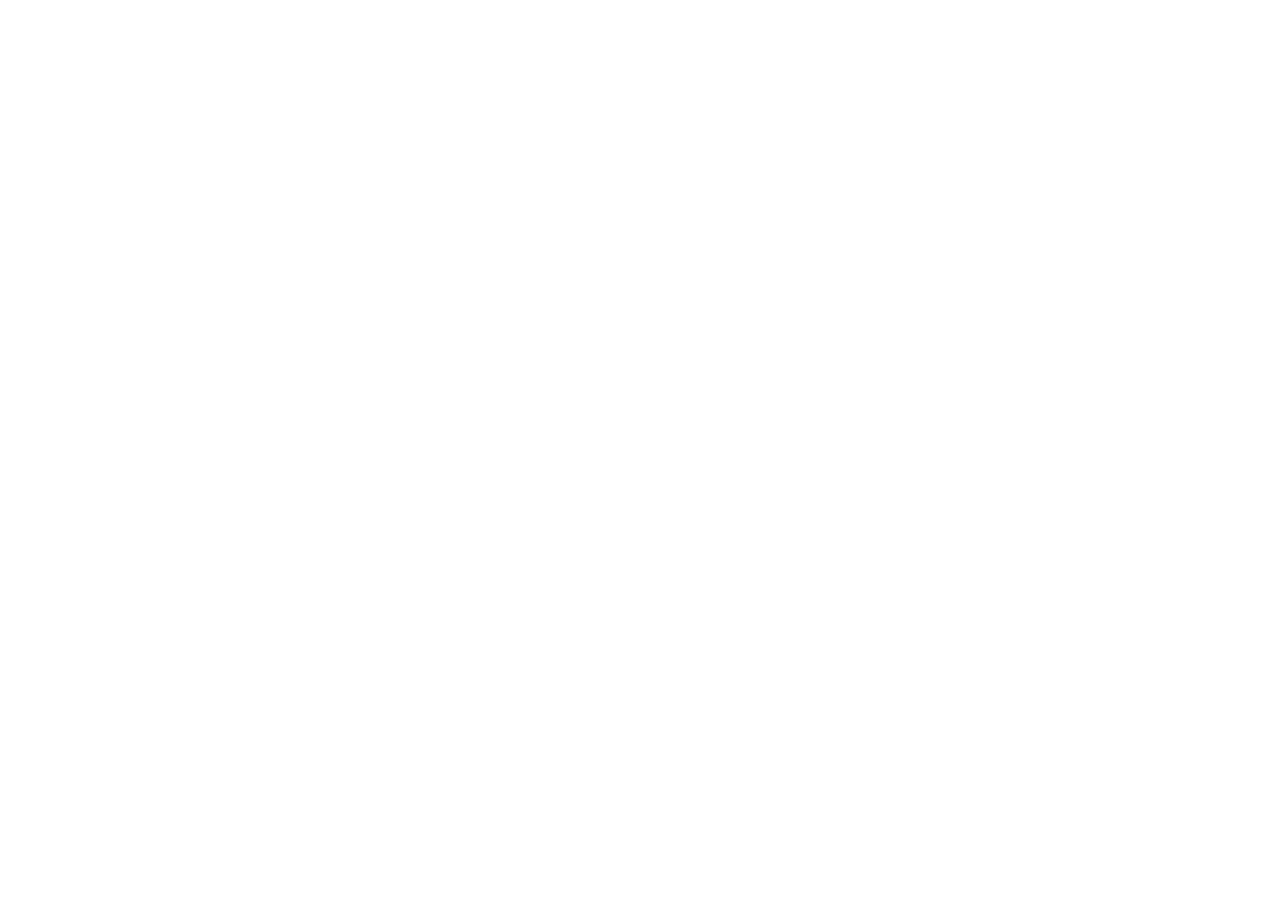
==== commit ac17ba4a: "Updates" ====
--- a/index.html
+++ b/index.html
@@ -1,10 +1,9 @@
-<!DOCTYPE html><html lang="en"><head><meta charSet="utf-8"/><meta http-equiv="x-ua-compatible" content="ie=edge"/><meta name="viewport" content="width=device-width, initial-scale=1, shrink-to-fit=no"/><style data-href="/styles.36c902f0ad80ef1e009d.css" id="gatsby-global-css">@import url(https://fonts.googleapis.com/css2?family=Montserrat&family=Open+Sans:ital@1&family=Roboto&display=swap);
-/*!
+<!DOCTYPE html><html><head><meta charSet="utf-8"/><meta http-equiv="x-ua-compatible" content="ie=edge"/><meta name="viewport" content="width=device-width, initial-scale=1, shrink-to-fit=no"/><script type="text/javascript" src="https://cdnjs.cloudflare.com/ajax/libs/mdb-ui-kit/3.6.0/mdb.min.js"></script><style data-href="/styles.429b29f17277823d7033.css" data-identity="gatsby-global-css">/*!
  * Bootstrap v4.6.0 (https://getbootstrap.com/)
  * Copyright 2011-2021 The Bootstrap Authors
  * Copyright 2011-2021 Twitter, Inc.
  * Licensed under MIT (https://github.com/twbs/bootstrap/blob/main/LICENSE)
- */:root{--blue:#007bff;--indigo:#6610f2;--purple:#6f42c1;--pink:#e83e8c;--red:#dc3545;--orange:#fd7e14;--yellow:#ffc107;--green:#28a745;--teal:#20c997;--cyan:#17a2b8;--white:#fff;--gray:#6c757d;--gray-dark:#343a40;--primary:#007bff;--secondary:#6c757d;--success:#28a745;--info:#17a2b8;--warning:#ffc107;--danger:#dc3545;--light:#f8f9fa;--dark:#343a40;--breakpoint-xs:0;--breakpoint-sm:576px;--breakpoint-md:768px;--breakpoint-lg:992px;--breakpoint-xl:1200px;--font-family-sans-serif:-apple-system,BlinkMacSystemFont,"Segoe UI",Roboto,"Helvetica Neue",Arial,"Noto Sans","Liberation Sans",sans-serif,"Apple Color Emoji","Segoe UI Emoji","Segoe UI Symbol","Noto Color Emoji";--font-family-monospace:SFMono-Regular,Menlo,Monaco,Consolas,"Liberation Mono","Courier New",monospace}*,:after,:before{box-sizing:border-box}html{font-family:sans-serif;line-height:1.15;-webkit-text-size-adjust:100%;-webkit-tap-highlight-color:transparent}article,aside,figcaption,figure,footer,header,hgroup,main,nav,section{display:block}body{margin:0;font-family:-apple-system,BlinkMacSystemFont,Segoe UI,Roboto,Helvetica Neue,Arial,Noto Sans,Liberation Sans,sans-serif,Apple Color Emoji,Segoe UI Emoji,Segoe UI Symbol,Noto Color Emoji;font-size:1rem;font-weight:400;line-height:1.5;color:#212529;text-align:left;background-color:#fff}[tabindex="-1"]:focus:not(:focus-visible){outline:0!important}hr{box-sizing:content-box;height:0;overflow:visible}h1,h2,h3,h4,h5,h6{margin-top:0;margin-bottom:.5rem}p{margin-top:0;margin-bottom:1rem}abbr[data-original-title],abbr[title]{text-decoration:underline;-webkit-text-decoration:underline dotted;text-decoration:underline dotted;cursor:help;border-bottom:0;-webkit-text-decoration-skip-ink:none;text-decoration-skip-ink:none}address{font-style:normal;line-height:inherit}address,dl,ol,ul{margin-bottom:1rem}dl,ol,ul{margin-top:0}ol ol,ol ul,ul ol,ul ul{margin-bottom:0}dt{font-weight:700}dd{margin-bottom:.5rem;margin-left:0}blockquote{margin:0 0 1rem}b,strong{font-weight:bolder}small{font-size:80%}sub,sup{position:relative;font-size:75%;line-height:0;vertical-align:baseline}sub{bottom:-.25em}sup{top:-.5em}a{color:#007bff;text-decoration:none;background-color:transparent}a:hover{color:#0056b3;text-decoration:underline}a:not([href]):not([class]),a:not([href]):not([class]):hover{color:inherit;text-decoration:none}code,kbd,pre,samp{font-family:SFMono-Regular,Menlo,Monaco,Consolas,Liberation Mono,Courier New,monospace;font-size:1em}pre{margin-top:0;margin-bottom:1rem;overflow:auto;-ms-overflow-style:scrollbar}figure{margin:0 0 1rem}img{border-style:none}img,svg{vertical-align:middle}svg{overflow:hidden}table{border-collapse:collapse}caption{padding-top:.75rem;padding-bottom:.75rem;color:#6c757d;text-align:left;caption-side:bottom}th{text-align:inherit;text-align:-webkit-match-parent}label{display:inline-block;margin-bottom:.5rem}button{border-radius:0}button:focus:not(:focus-visible){outline:0}button,input,optgroup,select,textarea{margin:0;font-family:inherit;font-size:inherit;line-height:inherit}button,input{overflow:visible}button,select{text-transform:none}[role=button]{cursor:pointer}select{word-wrap:normal}[type=button],[type=reset],[type=submit],button{-webkit-appearance:button}[type=button]:not(:disabled),[type=reset]:not(:disabled),[type=submit]:not(:disabled),button:not(:disabled){cursor:pointer}[type=button]::-moz-focus-inner,[type=reset]::-moz-focus-inner,[type=submit]::-moz-focus-inner,button::-moz-focus-inner{padding:0;border-style:none}input[type=checkbox],input[type=radio]{box-sizing:border-box;padding:0}textarea{overflow:auto;resize:vertical}fieldset{min-width:0;padding:0;margin:0;border:0}legend{display:block;width:100%;max-width:100%;padding:0;margin-bottom:.5rem;font-size:1.5rem;line-height:inherit;color:inherit;white-space:normal}progress{vertical-align:baseline}[type=number]::-webkit-inner-spin-button,[type=number]::-webkit-outer-spin-button{height:auto}[type=search]{outline-offset:-2px;-webkit-appearance:none}[type=search]::-webkit-search-decoration{-webkit-appearance:none}::-webkit-file-upload-button{font:inherit;-webkit-appearance:button}output{display:inline-block}summary{display:list-item;cursor:pointer}template{display:none}[hidden]{display:none!important}.h1,.h2,.h3,.h4,.h5,.h6,h1,h2,h3,h4,h5,h6{margin-bottom:.5rem;font-weight:500;line-height:1.2}.h1,h1{font-size:2.5rem}.h2,h2{font-size:2rem}.h3,h3{font-size:1.75rem}.h4,h4{font-size:1.5rem}.h5,h5{font-size:1.25rem}.h6,h6{font-size:1rem}.lead{font-size:1.25rem;font-weight:300}.display-1{font-size:6rem}.display-1,.display-2{font-weight:300;line-height:1.2}.display-2{font-size:5.5rem}.display-3{font-size:4.5rem}.display-3,.display-4{font-weight:300;line-height:1.2}.display-4{font-size:3.5rem}hr{margin-top:1rem;margin-bottom:1rem;border:0;border-top:1px solid rgba(0,0,0,.1)}.small,small{font-size:80%;font-weight:400}.mark,mark{padding:.2em;background-color:#fcf8e3}.list-inline,.list-unstyled{padding-left:0;list-style:none}.list-inline-item{display:inline-block}.list-inline-item:not(:last-child){margin-right:.5rem}.initialism{font-size:90%;text-transform:uppercase}.blockquote{margin-bottom:1rem;font-size:1.25rem}.blockquote-footer{display:block;font-size:80%;color:#6c757d}.blockquote-footer:before{content:"\2014\00A0"}.img-fluid,.img-thumbnail{max-width:100%;height:auto}.img-thumbnail{padding:.25rem;background-color:#fff;border:1px solid #dee2e6;border-radius:.25rem}.figure{display:inline-block}.figure-img{margin-bottom:.5rem;line-height:1}.figure-caption{font-size:90%;color:#6c757d}code{font-size:87.5%;color:#e83e8c;word-wrap:break-word}a>code{color:inherit}kbd{padding:.2rem .4rem;font-size:87.5%;color:#fff;background-color:#212529;border-radius:.2rem}kbd kbd{padding:0;font-size:100%;font-weight:700}pre{display:block;font-size:87.5%;color:#212529}pre code{font-size:inherit;color:inherit;word-break:normal}.pre-scrollable{max-height:340px;overflow-y:scroll}.container,.container-fluid,.container-lg,.container-md,.container-sm,.container-xl{width:100%;padding-right:15px;padding-left:15px;margin-right:auto;margin-left:auto}@media (min-width:576px){.container,.container-sm{max-width:540px}}@media (min-width:768px){.container,.container-md,.container-sm{max-width:720px}}@media (min-width:992px){.container,.container-lg,.container-md,.container-sm{max-width:960px}}@media (min-width:1200px){.container,.container-lg,.container-md,.container-sm,.container-xl{max-width:1140px}}.row{display:flex;flex-wrap:wrap;margin-right:-15px;margin-left:-15px}.no-gutters{margin-right:0;margin-left:0}.no-gutters>.col,.no-gutters>[class*=col-]{padding-right:0;padding-left:0}.col,.col-1,.col-2,.col-3,.col-4,.col-5,.col-6,.col-7,.col-8,.col-9,.col-10,.col-11,.col-12,.col-auto,.col-lg,.col-lg-1,.col-lg-2,.col-lg-3,.col-lg-4,.col-lg-5,.col-lg-6,.col-lg-7,.col-lg-8,.col-lg-9,.col-lg-10,.col-lg-11,.col-lg-12,.col-lg-auto,.col-md,.col-md-1,.col-md-2,.col-md-3,.col-md-4,.col-md-5,.col-md-6,.col-md-7,.col-md-8,.col-md-9,.col-md-10,.col-md-11,.col-md-12,.col-md-auto,.col-sm,.col-sm-1,.col-sm-2,.col-sm-3,.col-sm-4,.col-sm-5,.col-sm-6,.col-sm-7,.col-sm-8,.col-sm-9,.col-sm-10,.col-sm-11,.col-sm-12,.col-sm-auto,.col-xl,.col-xl-1,.col-xl-2,.col-xl-3,.col-xl-4,.col-xl-5,.col-xl-6,.col-xl-7,.col-xl-8,.col-xl-9,.col-xl-10,.col-xl-11,.col-xl-12,.col-xl-auto{position:relative;width:100%;padding-right:15px;padding-left:15px}.col{flex-basis:0;flex-grow:1;max-width:100%}.row-cols-1>*{flex:0 0 100%;max-width:100%}.row-cols-2>*{flex:0 0 50%;max-width:50%}.row-cols-3>*{flex:0 0 33.333333%;max-width:33.333333%}.row-cols-4>*{flex:0 0 25%;max-width:25%}.row-cols-5>*{flex:0 0 20%;max-width:20%}.row-cols-6>*{flex:0 0 16.666667%;max-width:16.666667%}.col-auto{flex:0 0 auto;width:auto;max-width:100%}.col-1{flex:0 0 8.333333%;max-width:8.333333%}.col-2{flex:0 0 16.666667%;max-width:16.666667%}.col-3{flex:0 0 25%;max-width:25%}.col-4{flex:0 0 33.333333%;max-width:33.333333%}.col-5{flex:0 0 41.666667%;max-width:41.666667%}.col-6{flex:0 0 50%;max-width:50%}.col-7{flex:0 0 58.333333%;max-width:58.333333%}.col-8{flex:0 0 66.666667%;max-width:66.666667%}.col-9{flex:0 0 75%;max-width:75%}.col-10{flex:0 0 83.333333%;max-width:83.333333%}.col-11{flex:0 0 91.666667%;max-width:91.666667%}.col-12{flex:0 0 100%;max-width:100%}.order-first{order:-1}.order-last{order:13}.order-0{order:0}.order-1{order:1}.order-2{order:2}.order-3{order:3}.order-4{order:4}.order-5{order:5}.order-6{order:6}.order-7{order:7}.order-8{order:8}.order-9{order:9}.order-10{order:10}.order-11{order:11}.order-12{order:12}.offset-1{margin-left:8.333333%}.offset-2{margin-left:16.666667%}.offset-3{margin-left:25%}.offset-4{margin-left:33.333333%}.offset-5{margin-left:41.666667%}.offset-6{margin-left:50%}.offset-7{margin-left:58.333333%}.offset-8{margin-left:66.666667%}.offset-9{margin-left:75%}.offset-10{margin-left:83.333333%}.offset-11{margin-left:91.666667%}@media (min-width:576px){.col-sm{flex-basis:0;flex-grow:1;max-width:100%}.row-cols-sm-1>*{flex:0 0 100%;max-width:100%}.row-cols-sm-2>*{flex:0 0 50%;max-width:50%}.row-cols-sm-3>*{flex:0 0 33.333333%;max-width:33.333333%}.row-cols-sm-4>*{flex:0 0 25%;max-width:25%}.row-cols-sm-5>*{flex:0 0 20%;max-width:20%}.row-cols-sm-6>*{flex:0 0 16.666667%;max-width:16.666667%}.col-sm-auto{flex:0 0 auto;width:auto;max-width:100%}.col-sm-1{flex:0 0 8.333333%;max-width:8.333333%}.col-sm-2{flex:0 0 16.666667%;max-width:16.666667%}.col-sm-3{flex:0 0 25%;max-width:25%}.col-sm-4{flex:0 0 33.333333%;max-width:33.333333%}.col-sm-5{flex:0 0 41.666667%;max-width:41.666667%}.col-sm-6{flex:0 0 50%;max-width:50%}.col-sm-7{flex:0 0 58.333333%;max-width:58.333333%}.col-sm-8{flex:0 0 66.666667%;max-width:66.666667%}.col-sm-9{flex:0 0 75%;max-width:75%}.col-sm-10{flex:0 0 83.333333%;max-width:83.333333%}.col-sm-11{flex:0 0 91.666667%;max-width:91.666667%}.col-sm-12{flex:0 0 100%;max-width:100%}.order-sm-first{order:-1}.order-sm-last{order:13}.order-sm-0{order:0}.order-sm-1{order:1}.order-sm-2{order:2}.order-sm-3{order:3}.order-sm-4{order:4}.order-sm-5{order:5}.order-sm-6{order:6}.order-sm-7{order:7}.order-sm-8{order:8}.order-sm-9{order:9}.order-sm-10{order:10}.order-sm-11{order:11}.order-sm-12{order:12}.offset-sm-0{margin-left:0}.offset-sm-1{margin-left:8.333333%}.offset-sm-2{margin-left:16.666667%}.offset-sm-3{margin-left:25%}.offset-sm-4{margin-left:33.333333%}.offset-sm-5{margin-left:41.666667%}.offset-sm-6{margin-left:50%}.offset-sm-7{margin-left:58.333333%}.offset-sm-8{margin-left:66.666667%}.offset-sm-9{margin-left:75%}.offset-sm-10{margin-left:83.333333%}.offset-sm-11{margin-left:91.666667%}}@media (min-width:768px){.col-md{flex-basis:0;flex-grow:1;max-width:100%}.row-cols-md-1>*{flex:0 0 100%;max-width:100%}.row-cols-md-2>*{flex:0 0 50%;max-width:50%}.row-cols-md-3>*{flex:0 0 33.333333%;max-width:33.333333%}.row-cols-md-4>*{flex:0 0 25%;max-width:25%}.row-cols-md-5>*{flex:0 0 20%;max-width:20%}.row-cols-md-6>*{flex:0 0 16.666667%;max-width:16.666667%}.col-md-auto{flex:0 0 auto;width:auto;max-width:100%}.col-md-1{flex:0 0 8.333333%;max-width:8.333333%}.col-md-2{flex:0 0 16.666667%;max-width:16.666667%}.col-md-3{flex:0 0 25%;max-width:25%}.col-md-4{flex:0 0 33.333333%;max-width:33.333333%}.col-md-5{flex:0 0 41.666667%;max-width:41.666667%}.col-md-6{flex:0 0 50%;max-width:50%}.col-md-7{flex:0 0 58.333333%;max-width:58.333333%}.col-md-8{flex:0 0 66.666667%;max-width:66.666667%}.col-md-9{flex:0 0 75%;max-width:75%}.col-md-10{flex:0 0 83.333333%;max-width:83.333333%}.col-md-11{flex:0 0 91.666667%;max-width:91.666667%}.col-md-12{flex:0 0 100%;max-width:100%}.order-md-first{order:-1}.order-md-last{order:13}.order-md-0{order:0}.order-md-1{order:1}.order-md-2{order:2}.order-md-3{order:3}.order-md-4{order:4}.order-md-5{order:5}.order-md-6{order:6}.order-md-7{order:7}.order-md-8{order:8}.order-md-9{order:9}.order-md-10{order:10}.order-md-11{order:11}.order-md-12{order:12}.offset-md-0{margin-left:0}.offset-md-1{margin-left:8.333333%}.offset-md-2{margin-left:16.666667%}.offset-md-3{margin-left:25%}.offset-md-4{margin-left:33.333333%}.offset-md-5{margin-left:41.666667%}.offset-md-6{margin-left:50%}.offset-md-7{margin-left:58.333333%}.offset-md-8{margin-left:66.666667%}.offset-md-9{margin-left:75%}.offset-md-10{margin-left:83.333333%}.offset-md-11{margin-left:91.666667%}}@media (min-width:992px){.col-lg{flex-basis:0;flex-grow:1;max-width:100%}.row-cols-lg-1>*{flex:0 0 100%;max-width:100%}.row-cols-lg-2>*{flex:0 0 50%;max-width:50%}.row-cols-lg-3>*{flex:0 0 33.333333%;max-width:33.333333%}.row-cols-lg-4>*{flex:0 0 25%;max-width:25%}.row-cols-lg-5>*{flex:0 0 20%;max-width:20%}.row-cols-lg-6>*{flex:0 0 16.666667%;max-width:16.666667%}.col-lg-auto{flex:0 0 auto;width:auto;max-width:100%}.col-lg-1{flex:0 0 8.333333%;max-width:8.333333%}.col-lg-2{flex:0 0 16.666667%;max-width:16.666667%}.col-lg-3{flex:0 0 25%;max-width:25%}.col-lg-4{flex:0 0 33.333333%;max-width:33.333333%}.col-lg-5{flex:0 0 41.666667%;max-width:41.666667%}.col-lg-6{flex:0 0 50%;max-width:50%}.col-lg-7{flex:0 0 58.333333%;max-width:58.333333%}.col-lg-8{flex:0 0 66.666667%;max-width:66.666667%}.col-lg-9{flex:0 0 75%;max-width:75%}.col-lg-10{flex:0 0 83.333333%;max-width:83.333333%}.col-lg-11{flex:0 0 91.666667%;max-width:91.666667%}.col-lg-12{flex:0 0 100%;max-width:100%}.order-lg-first{order:-1}.order-lg-last{order:13}.order-lg-0{order:0}.order-lg-1{order:1}.order-lg-2{order:2}.order-lg-3{order:3}.order-lg-4{order:4}.order-lg-5{order:5}.order-lg-6{order:6}.order-lg-7{order:7}.order-lg-8{order:8}.order-lg-9{order:9}.order-lg-10{order:10}.order-lg-11{order:11}.order-lg-12{order:12}.offset-lg-0{margin-left:0}.offset-lg-1{margin-left:8.333333%}.offset-lg-2{margin-left:16.666667%}.offset-lg-3{margin-left:25%}.offset-lg-4{margin-left:33.333333%}.offset-lg-5{margin-left:41.666667%}.offset-lg-6{margin-left:50%}.offset-lg-7{margin-left:58.333333%}.offset-lg-8{margin-left:66.666667%}.offset-lg-9{margin-left:75%}.offset-lg-10{margin-left:83.333333%}.offset-lg-11{margin-left:91.666667%}}@media (min-width:1200px){.col-xl{flex-basis:0;flex-grow:1;max-width:100%}.row-cols-xl-1>*{flex:0 0 100%;max-width:100%}.row-cols-xl-2>*{flex:0 0 50%;max-width:50%}.row-cols-xl-3>*{flex:0 0 33.333333%;max-width:33.333333%}.row-cols-xl-4>*{flex:0 0 25%;max-width:25%}.row-cols-xl-5>*{flex:0 0 20%;max-width:20%}.row-cols-xl-6>*{flex:0 0 16.666667%;max-width:16.666667%}.col-xl-auto{flex:0 0 auto;width:auto;max-width:100%}.col-xl-1{flex:0 0 8.333333%;max-width:8.333333%}.col-xl-2{flex:0 0 16.666667%;max-width:16.666667%}.col-xl-3{flex:0 0 25%;max-width:25%}.col-xl-4{flex:0 0 33.333333%;max-width:33.333333%}.col-xl-5{flex:0 0 41.666667%;max-width:41.666667%}.col-xl-6{flex:0 0 50%;max-width:50%}.col-xl-7{flex:0 0 58.333333%;max-width:58.333333%}.col-xl-8{flex:0 0 66.666667%;max-width:66.666667%}.col-xl-9{flex:0 0 75%;max-width:75%}.col-xl-10{flex:0 0 83.333333%;max-width:83.333333%}.col-xl-11{flex:0 0 91.666667%;max-width:91.666667%}.col-xl-12{flex:0 0 100%;max-width:100%}.order-xl-first{order:-1}.order-xl-last{order:13}.order-xl-0{order:0}.order-xl-1{order:1}.order-xl-2{order:2}.order-xl-3{order:3}.order-xl-4{order:4}.order-xl-5{order:5}.order-xl-6{order:6}.order-xl-7{order:7}.order-xl-8{order:8}.order-xl-9{order:9}.order-xl-10{order:10}.order-xl-11{order:11}.order-xl-12{order:12}.offset-xl-0{margin-left:0}.offset-xl-1{margin-left:8.333333%}.offset-xl-2{margin-left:16.666667%}.offset-xl-3{margin-left:25%}.offset-xl-4{margin-left:33.333333%}.offset-xl-5{margin-left:41.666667%}.offset-xl-6{margin-left:50%}.offset-xl-7{margin-left:58.333333%}.offset-xl-8{margin-left:66.666667%}.offset-xl-9{margin-left:75%}.offset-xl-10{margin-left:83.333333%}.offset-xl-11{margin-left:91.666667%}}.table{width:100%;margin-bottom:1rem;color:#212529}.table td,.table th{padding:.75rem;vertical-align:top;border-top:1px solid #dee2e6}.table thead th{vertical-align:bottom;border-bottom:2px solid #dee2e6}.table tbody+tbody{border-top:2px solid #dee2e6}.table-sm td,.table-sm th{padding:.3rem}.table-bordered,.table-bordered td,.table-bordered th{border:1px solid #dee2e6}.table-bordered thead td,.table-bordered thead th{border-bottom-width:2px}.table-borderless tbody+tbody,.table-borderless td,.table-borderless th,.table-borderless thead th{border:0}.table-striped tbody tr:nth-of-type(odd){background-color:rgba(0,0,0,.05)}.table-hover tbody tr:hover{color:#212529;background-color:rgba(0,0,0,.075)}.table-primary,.table-primary>td,.table-primary>th{background-color:#b8daff}.table-primary tbody+tbody,.table-primary td,.table-primary th,.table-primary thead th{border-color:#7abaff}.table-hover .table-primary:hover,.table-hover .table-primary:hover>td,.table-hover .table-primary:hover>th{background-color:#9fcdff}.table-secondary,.table-secondary>td,.table-secondary>th{background-color:#d6d8db}.table-secondary tbody+tbody,.table-secondary td,.table-secondary th,.table-secondary thead th{border-color:#b3b7bb}.table-hover .table-secondary:hover,.table-hover .table-secondary:hover>td,.table-hover .table-secondary:hover>th{background-color:#c8cbcf}.table-success,.table-success>td,.table-success>th{background-color:#c3e6cb}.table-success tbody+tbody,.table-success td,.table-success th,.table-success thead th{border-color:#8fd19e}.table-hover .table-success:hover,.table-hover .table-success:hover>td,.table-hover .table-success:hover>th{background-color:#b1dfbb}.table-info,.table-info>td,.table-info>th{background-color:#bee5eb}.table-info tbody+tbody,.table-info td,.table-info th,.table-info thead th{border-color:#86cfda}.table-hover .table-info:hover,.table-hover .table-info:hover>td,.table-hover .table-info:hover>th{background-color:#abdde5}.table-warning,.table-warning>td,.table-warning>th{background-color:#ffeeba}.table-warning tbody+tbody,.table-warning td,.table-warning th,.table-warning thead th{border-color:#ffdf7e}.table-hover .table-warning:hover,.table-hover .table-warning:hover>td,.table-hover .table-warning:hover>th{background-color:#ffe8a1}.table-danger,.table-danger>td,.table-danger>th{background-color:#f5c6cb}.table-danger tbody+tbody,.table-danger td,.table-danger th,.table-danger thead th{border-color:#ed969e}.table-hover .table-danger:hover,.table-hover .table-danger:hover>td,.table-hover .table-danger:hover>th{background-color:#f1b0b7}.table-light,.table-light>td,.table-light>th{background-color:#fdfdfe}.table-light tbody+tbody,.table-light td,.table-light th,.table-light thead th{border-color:#fbfcfc}.table-hover .table-light:hover,.table-hover .table-light:hover>td,.table-hover .table-light:hover>th{background-color:#ececf6}.table-dark,.table-dark>td,.table-dark>th{background-color:#c6c8ca}.table-dark tbody+tbody,.table-dark td,.table-dark th,.table-dark thead th{border-color:#95999c}.table-hover .table-dark:hover,.table-hover .table-dark:hover>td,.table-hover .table-dark:hover>th{background-color:#b9bbbe}.table-active,.table-active>td,.table-active>th,.table-hover .table-active:hover,.table-hover .table-active:hover>td,.table-hover .table-active:hover>th{background-color:rgba(0,0,0,.075)}.table .thead-dark th{color:#fff;background-color:#343a40;border-color:#454d55}.table .thead-light th{color:#495057;background-color:#e9ecef;border-color:#dee2e6}.table-dark{color:#fff;background-color:#343a40}.table-dark td,.table-dark th,.table-dark thead th{border-color:#454d55}.table-dark.table-bordered{border:0}.table-dark.table-striped tbody tr:nth-of-type(odd){background-color:hsla(0,0%,100%,.05)}.table-dark.table-hover tbody tr:hover{color:#fff;background-color:hsla(0,0%,100%,.075)}@media (max-width:575.98px){.table-responsive-sm{display:block;width:100%;overflow-x:auto;-webkit-overflow-scrolling:touch}.table-responsive-sm>.table-bordered{border:0}}@media (max-width:767.98px){.table-responsive-md{display:block;width:100%;overflow-x:auto;-webkit-overflow-scrolling:touch}.table-responsive-md>.table-bordered{border:0}}@media (max-width:991.98px){.table-responsive-lg{display:block;width:100%;overflow-x:auto;-webkit-overflow-scrolling:touch}.table-responsive-lg>.table-bordered{border:0}}@media (max-width:1199.98px){.table-responsive-xl{display:block;width:100%;overflow-x:auto;-webkit-overflow-scrolling:touch}.table-responsive-xl>.table-bordered{border:0}}.table-responsive{display:block;width:100%;overflow-x:auto;-webkit-overflow-scrolling:touch}.table-responsive>.table-bordered{border:0}.form-control{display:block;width:100%;height:calc(1.5em + .75rem + 2px);padding:.375rem .75rem;font-size:1rem;font-weight:400;line-height:1.5;color:#495057;background-color:#fff;background-clip:padding-box;border:1px solid #ced4da;border-radius:.25rem;transition:border-color .15s ease-in-out,box-shadow .15s ease-in-out}@media (prefers-reduced-motion:reduce){.form-control{transition:none}}.form-control::-ms-expand{background-color:transparent;border:0}.form-control:-moz-focusring{color:transparent;text-shadow:0 0 0 #495057}.form-control:focus{color:#495057;background-color:#fff;border-color:#80bdff;outline:0;box-shadow:0 0 0 .2rem rgba(0,123,255,.25)}.form-control:-ms-input-placeholder{color:#6c757d;opacity:1}.form-control::placeholder{color:#6c757d;opacity:1}.form-control:disabled,.form-control[readonly]{background-color:#e9ecef;opacity:1}input[type=date].form-control,input[type=datetime-local].form-control,input[type=month].form-control,input[type=time].form-control{-webkit-appearance:none;appearance:none}select.form-control:focus::-ms-value{color:#495057;background-color:#fff}.form-control-file,.form-control-range{display:block;width:100%}.col-form-label{padding-top:calc(.375rem + 1px);padding-bottom:calc(.375rem + 1px);margin-bottom:0;font-size:inherit;line-height:1.5}.col-form-label-lg{padding-top:calc(.5rem + 1px);padding-bottom:calc(.5rem + 1px);font-size:1.25rem;line-height:1.5}.col-form-label-sm{padding-top:calc(.25rem + 1px);padding-bottom:calc(.25rem + 1px);font-size:.875rem;line-height:1.5}.form-control-plaintext{display:block;width:100%;padding:.375rem 0;margin-bottom:0;font-size:1rem;line-height:1.5;color:#212529;background-color:transparent;border:solid transparent;border-width:1px 0}.form-control-plaintext.form-control-lg,.form-control-plaintext.form-control-sm{padding-right:0;padding-left:0}.form-control-sm{height:calc(1.5em + .5rem + 2px);padding:.25rem .5rem;font-size:.875rem;line-height:1.5;border-radius:.2rem}.form-control-lg{height:calc(1.5em + 1rem + 2px);padding:.5rem 1rem;font-size:1.25rem;line-height:1.5;border-radius:.3rem}select.form-control[multiple],select.form-control[size],textarea.form-control{height:auto}.form-group{margin-bottom:1rem}.form-text{display:block;margin-top:.25rem}.form-row{display:flex;flex-wrap:wrap;margin-right:-5px;margin-left:-5px}.form-row>.col,.form-row>[class*=col-]{padding-right:5px;padding-left:5px}.form-check{position:relative;display:block;padding-left:1.25rem}.form-check-input{position:absolute;margin-top:.3rem;margin-left:-1.25rem}.form-check-input:disabled~.form-check-label,.form-check-input[disabled]~.form-check-label{color:#6c757d}.form-check-label{margin-bottom:0}.form-check-inline{display:inline-flex;align-items:center;padding-left:0;margin-right:.75rem}.form-check-inline .form-check-input{position:static;margin-top:0;margin-right:.3125rem;margin-left:0}.valid-feedback{display:none;width:100%;margin-top:.25rem;font-size:80%;color:#28a745}.valid-tooltip{position:absolute;top:100%;left:0;z-index:5;display:none;max-width:100%;padding:.25rem .5rem;margin-top:.1rem;font-size:.875rem;line-height:1.5;color:#fff;background-color:rgba(40,167,69,.9);border-radius:.25rem}.form-row>.col>.valid-tooltip,.form-row>[class*=col-]>.valid-tooltip{left:5px}.is-valid~.valid-feedback,.is-valid~.valid-tooltip,.was-validated :valid~.valid-feedback,.was-validated :valid~.valid-tooltip{display:block}.form-control.is-valid,.was-validated .form-control:valid{border-color:#28a745;padding-right:calc(1.5em + .75rem);background-image:url("data:image/svg+xml;charset=utf-8,%3Csvg xmlns='http://www.w3.org/2000/svg' width='8' height='8' viewBox='0 0 8 8'%3E%3Cpath fill='%2328a745' d='M2.3 6.73L.6 4.53c-.4-1.04.46-1.4 1.1-.8l1.1 1.4 3.4-3.8c.6-.63 1.6-.27 1.2.7l-4 4.6c-.43.5-.8.4-1.1.1z'/%3E%3C/svg%3E");background-repeat:no-repeat;background-position:right calc(.375em + .1875rem) center;background-size:calc(.75em + .375rem) calc(.75em + .375rem)}.form-control.is-valid:focus,.was-validated .form-control:valid:focus{border-color:#28a745;box-shadow:0 0 0 .2rem rgba(40,167,69,.25)}.was-validated textarea.form-control:valid,textarea.form-control.is-valid{padding-right:calc(1.5em + .75rem);background-position:top calc(.375em + .1875rem) right calc(.375em + .1875rem)}.custom-select.is-valid,.was-validated .custom-select:valid{border-color:#28a745;padding-right:calc(.75em + 2.3125rem);background:url("data:image/svg+xml;charset=utf-8,%3Csvg xmlns='http://www.w3.org/2000/svg' width='4' height='5' viewBox='0 0 4 5'%3E%3Cpath fill='%23343a40' d='M2 0L0 2h4zm0 5L0 3h4z'/%3E%3C/svg%3E") right .75rem center/8px 10px no-repeat,#fff url("data:image/svg+xml;charset=utf-8,%3Csvg xmlns='http://www.w3.org/2000/svg' width='8' height='8' viewBox='0 0 8 8'%3E%3Cpath fill='%2328a745' d='M2.3 6.73L.6 4.53c-.4-1.04.46-1.4 1.1-.8l1.1 1.4 3.4-3.8c.6-.63 1.6-.27 1.2.7l-4 4.6c-.43.5-.8.4-1.1.1z'/%3E%3C/svg%3E") center right 1.75rem/calc(.75em + .375rem) calc(.75em + .375rem) no-repeat}.custom-select.is-valid:focus,.was-validated .custom-select:valid:focus{border-color:#28a745;box-shadow:0 0 0 .2rem rgba(40,167,69,.25)}.form-check-input.is-valid~.form-check-label,.was-validated .form-check-input:valid~.form-check-label{color:#28a745}.form-check-input.is-valid~.valid-feedback,.form-check-input.is-valid~.valid-tooltip,.was-validated .form-check-input:valid~.valid-feedback,.was-validated .form-check-input:valid~.valid-tooltip{display:block}.custom-control-input.is-valid~.custom-control-label,.was-validated .custom-control-input:valid~.custom-control-label{color:#28a745}.custom-control-input.is-valid~.custom-control-label:before,.was-validated .custom-control-input:valid~.custom-control-label:before{border-color:#28a745}.custom-control-input.is-valid:checked~.custom-control-label:before,.was-validated .custom-control-input:valid:checked~.custom-control-label:before{border-color:#34ce57;background-color:#34ce57}.custom-control-input.is-valid:focus~.custom-control-label:before,.was-validated .custom-control-input:valid:focus~.custom-control-label:before{box-shadow:0 0 0 .2rem rgba(40,167,69,.25)}.custom-control-input.is-valid:focus:not(:checked)~.custom-control-label:before,.custom-file-input.is-valid~.custom-file-label,.was-validated .custom-control-input:valid:focus:not(:checked)~.custom-control-label:before,.was-validated .custom-file-input:valid~.custom-file-label{border-color:#28a745}.custom-file-input.is-valid:focus~.custom-file-label,.was-validated .custom-file-input:valid:focus~.custom-file-label{border-color:#28a745;box-shadow:0 0 0 .2rem rgba(40,167,69,.25)}.invalid-feedback{display:none;width:100%;margin-top:.25rem;font-size:80%;color:#dc3545}.invalid-tooltip{position:absolute;top:100%;left:0;z-index:5;display:none;max-width:100%;padding:.25rem .5rem;margin-top:.1rem;font-size:.875rem;line-height:1.5;color:#fff;background-color:rgba(220,53,69,.9);border-radius:.25rem}.form-row>.col>.invalid-tooltip,.form-row>[class*=col-]>.invalid-tooltip{left:5px}.is-invalid~.invalid-feedback,.is-invalid~.invalid-tooltip,.was-validated :invalid~.invalid-feedback,.was-validated :invalid~.invalid-tooltip{display:block}.form-control.is-invalid,.was-validated .form-control:invalid{border-color:#dc3545;padding-right:calc(1.5em + .75rem);background-image:url("data:image/svg+xml;charset=utf-8,%3Csvg xmlns='http://www.w3.org/2000/svg' width='12' height='12' fill='none' stroke='%23dc3545' viewBox='0 0 12 12'%3E%3Ccircle cx='6' cy='6' r='4.5'/%3E%3Cpath stroke-linejoin='round' d='M5.8 3.6h.4L6 6.5z'/%3E%3Ccircle cx='6' cy='8.2' r='.6' fill='%23dc3545' stroke='none'/%3E%3C/svg%3E");background-repeat:no-repeat;background-position:right calc(.375em + .1875rem) center;background-size:calc(.75em + .375rem) calc(.75em + .375rem)}.form-control.is-invalid:focus,.was-validated .form-control:invalid:focus{border-color:#dc3545;box-shadow:0 0 0 .2rem rgba(220,53,69,.25)}.was-validated textarea.form-control:invalid,textarea.form-control.is-invalid{padding-right:calc(1.5em + .75rem);background-position:top calc(.375em + .1875rem) right calc(.375em + .1875rem)}.custom-select.is-invalid,.was-validated .custom-select:invalid{border-color:#dc3545;padding-right:calc(.75em + 2.3125rem);background:url("data:image/svg+xml;charset=utf-8,%3Csvg xmlns='http://www.w3.org/2000/svg' width='4' height='5' viewBox='0 0 4 5'%3E%3Cpath fill='%23343a40' d='M2 0L0 2h4zm0 5L0 3h4z'/%3E%3C/svg%3E") right .75rem center/8px 10px no-repeat,#fff url("data:image/svg+xml;charset=utf-8,%3Csvg xmlns='http://www.w3.org/2000/svg' width='12' height='12' fill='none' stroke='%23dc3545' viewBox='0 0 12 12'%3E%3Ccircle cx='6' cy='6' r='4.5'/%3E%3Cpath stroke-linejoin='round' d='M5.8 3.6h.4L6 6.5z'/%3E%3Ccircle cx='6' cy='8.2' r='.6' fill='%23dc3545' stroke='none'/%3E%3C/svg%3E") center right 1.75rem/calc(.75em + .375rem) calc(.75em + .375rem) no-repeat}.custom-select.is-invalid:focus,.was-validated .custom-select:invalid:focus{border-color:#dc3545;box-shadow:0 0 0 .2rem rgba(220,53,69,.25)}.form-check-input.is-invalid~.form-check-label,.was-validated .form-check-input:invalid~.form-check-label{color:#dc3545}.form-check-input.is-invalid~.invalid-feedback,.form-check-input.is-invalid~.invalid-tooltip,.was-validated .form-check-input:invalid~.invalid-feedback,.was-validated .form-check-input:invalid~.invalid-tooltip{display:block}.custom-control-input.is-invalid~.custom-control-label,.was-validated .custom-control-input:invalid~.custom-control-label{color:#dc3545}.custom-control-input.is-invalid~.custom-control-label:before,.was-validated .custom-control-input:invalid~.custom-control-label:before{border-color:#dc3545}.custom-control-input.is-invalid:checked~.custom-control-label:before,.was-validated .custom-control-input:invalid:checked~.custom-control-label:before{border-color:#e4606d;background-color:#e4606d}.custom-control-input.is-invalid:focus~.custom-control-label:before,.was-validated .custom-control-input:invalid:focus~.custom-control-label:before{box-shadow:0 0 0 .2rem rgba(220,53,69,.25)}.custom-control-input.is-invalid:focus:not(:checked)~.custom-control-label:before,.custom-file-input.is-invalid~.custom-file-label,.was-validated .custom-control-input:invalid:focus:not(:checked)~.custom-control-label:before,.was-validated .custom-file-input:invalid~.custom-file-label{border-color:#dc3545}.custom-file-input.is-invalid:focus~.custom-file-label,.was-validated .custom-file-input:invalid:focus~.custom-file-label{border-color:#dc3545;box-shadow:0 0 0 .2rem rgba(220,53,69,.25)}.form-inline{display:flex;flex-flow:row wrap;align-items:center}.form-inline .form-check{width:100%}@media (min-width:576px){.form-inline label{justify-content:center}.form-inline .form-group,.form-inline label{display:flex;align-items:center;margin-bottom:0}.form-inline .form-group{flex:0 0 auto;flex-flow:row wrap}.form-inline .form-control{display:inline-block;width:auto;vertical-align:middle}.form-inline .form-control-plaintext{display:inline-block}.form-inline .custom-select,.form-inline .input-group{width:auto}.form-inline .form-check{display:flex;align-items:center;justify-content:center;width:auto;padding-left:0}.form-inline .form-check-input{position:relative;flex-shrink:0;margin-top:0;margin-right:.25rem;margin-left:0}.form-inline .custom-control{align-items:center;justify-content:center}.form-inline .custom-control-label{margin-bottom:0}}.btn{display:inline-block;font-weight:400;color:#212529;text-align:center;vertical-align:middle;-webkit-user-select:none;-ms-user-select:none;user-select:none;background-color:transparent;border:1px solid transparent;padding:.375rem .75rem;font-size:1rem;line-height:1.5;border-radius:.25rem;transition:color .15s ease-in-out,background-color .15s ease-in-out,border-color .15s ease-in-out,box-shadow .15s ease-in-out}@media (prefers-reduced-motion:reduce){.btn{transition:none}}.btn:hover{color:#212529;text-decoration:none}.btn.focus,.btn:focus{outline:0;box-shadow:0 0 0 .2rem rgba(0,123,255,.25)}.btn.disabled,.btn:disabled{opacity:.65}.btn:not(:disabled):not(.disabled){cursor:pointer}a.btn.disabled,fieldset:disabled a.btn{pointer-events:none}.btn-primary{color:#fff;background-color:#007bff;border-color:#007bff}.btn-primary.focus,.btn-primary:focus,.btn-primary:hover{color:#fff;background-color:#0069d9;border-color:#0062cc}.btn-primary.focus,.btn-primary:focus{box-shadow:0 0 0 .2rem rgba(38,143,255,.5)}.btn-primary.disabled,.btn-primary:disabled{color:#fff;background-color:#007bff;border-color:#007bff}.btn-primary:not(:disabled):not(.disabled).active,.btn-primary:not(:disabled):not(.disabled):active,.show>.btn-primary.dropdown-toggle{color:#fff;background-color:#0062cc;border-color:#005cbf}.btn-primary:not(:disabled):not(.disabled).active:focus,.btn-primary:not(:disabled):not(.disabled):active:focus,.show>.btn-primary.dropdown-toggle:focus{box-shadow:0 0 0 .2rem rgba(38,143,255,.5)}.btn-secondary{color:#fff;background-color:#6c757d;border-color:#6c757d}.btn-secondary.focus,.btn-secondary:focus,.btn-secondary:hover{color:#fff;background-color:#5a6268;border-color:#545b62}.btn-secondary.focus,.btn-secondary:focus{box-shadow:0 0 0 .2rem rgba(130,138,145,.5)}.btn-secondary.disabled,.btn-secondary:disabled{color:#fff;background-color:#6c757d;border-color:#6c757d}.btn-secondary:not(:disabled):not(.disabled).active,.btn-secondary:not(:disabled):not(.disabled):active,.show>.btn-secondary.dropdown-toggle{color:#fff;background-color:#545b62;border-color:#4e555b}.btn-secondary:not(:disabled):not(.disabled).active:focus,.btn-secondary:not(:disabled):not(.disabled):active:focus,.show>.btn-secondary.dropdown-toggle:focus{box-shadow:0 0 0 .2rem rgba(130,138,145,.5)}.btn-success{color:#fff;background-color:#28a745;border-color:#28a745}.btn-success.focus,.btn-success:focus,.btn-success:hover{color:#fff;background-color:#218838;border-color:#1e7e34}.btn-success.focus,.btn-success:focus{box-shadow:0 0 0 .2rem rgba(72,180,97,.5)}.btn-success.disabled,.btn-success:disabled{color:#fff;background-color:#28a745;border-color:#28a745}.btn-success:not(:disabled):not(.disabled).active,.btn-success:not(:disabled):not(.disabled):active,.show>.btn-success.dropdown-toggle{color:#fff;background-color:#1e7e34;border-color:#1c7430}.btn-success:not(:disabled):not(.disabled).active:focus,.btn-success:not(:disabled):not(.disabled):active:focus,.show>.btn-success.dropdown-toggle:focus{box-shadow:0 0 0 .2rem rgba(72,180,97,.5)}.btn-info{color:#fff;background-color:#17a2b8;border-color:#17a2b8}.btn-info.focus,.btn-info:focus,.btn-info:hover{color:#fff;background-color:#138496;border-color:#117a8b}.btn-info.focus,.btn-info:focus{box-shadow:0 0 0 .2rem rgba(58,176,195,.5)}.btn-info.disabled,.btn-info:disabled{color:#fff;background-color:#17a2b8;border-color:#17a2b8}.btn-info:not(:disabled):not(.disabled).active,.btn-info:not(:disabled):not(.disabled):active,.show>.btn-info.dropdown-toggle{color:#fff;background-color:#117a8b;border-color:#10707f}.btn-info:not(:disabled):not(.disabled).active:focus,.btn-info:not(:disabled):not(.disabled):active:focus,.show>.btn-info.dropdown-toggle:focus{box-shadow:0 0 0 .2rem rgba(58,176,195,.5)}.btn-warning{color:#212529;background-color:#ffc107;border-color:#ffc107}.btn-warning.focus,.btn-warning:focus,.btn-warning:hover{color:#212529;background-color:#e0a800;border-color:#d39e00}.btn-warning.focus,.btn-warning:focus{box-shadow:0 0 0 .2rem rgba(222,170,12,.5)}.btn-warning.disabled,.btn-warning:disabled{color:#212529;background-color:#ffc107;border-color:#ffc107}.btn-warning:not(:disabled):not(.disabled).active,.btn-warning:not(:disabled):not(.disabled):active,.show>.btn-warning.dropdown-toggle{color:#212529;background-color:#d39e00;border-color:#c69500}.btn-warning:not(:disabled):not(.disabled).active:focus,.btn-warning:not(:disabled):not(.disabled):active:focus,.show>.btn-warning.dropdown-toggle:focus{box-shadow:0 0 0 .2rem rgba(222,170,12,.5)}.btn-danger{color:#fff;background-color:#dc3545;border-color:#dc3545}.btn-danger.focus,.btn-danger:focus,.btn-danger:hover{color:#fff;background-color:#c82333;border-color:#bd2130}.btn-danger.focus,.btn-danger:focus{box-shadow:0 0 0 .2rem rgba(225,83,97,.5)}.btn-danger.disabled,.btn-danger:disabled{color:#fff;background-color:#dc3545;border-color:#dc3545}.btn-danger:not(:disabled):not(.disabled).active,.btn-danger:not(:disabled):not(.disabled):active,.show>.btn-danger.dropdown-toggle{color:#fff;background-color:#bd2130;border-color:#b21f2d}.btn-danger:not(:disabled):not(.disabled).active:focus,.btn-danger:not(:disabled):not(.disabled):active:focus,.show>.btn-danger.dropdown-toggle:focus{box-shadow:0 0 0 .2rem rgba(225,83,97,.5)}.btn-light{color:#212529;background-color:#f8f9fa;border-color:#f8f9fa}.btn-light.focus,.btn-light:focus,.btn-light:hover{color:#212529;background-color:#e2e6ea;border-color:#dae0e5}.btn-light.focus,.btn-light:focus{box-shadow:0 0 0 .2rem rgba(216,217,219,.5)}.btn-light.disabled,.btn-light:disabled{color:#212529;background-color:#f8f9fa;border-color:#f8f9fa}.btn-light:not(:disabled):not(.disabled).active,.btn-light:not(:disabled):not(.disabled):active,.show>.btn-light.dropdown-toggle{color:#212529;background-color:#dae0e5;border-color:#d3d9df}.btn-light:not(:disabled):not(.disabled).active:focus,.btn-light:not(:disabled):not(.disabled):active:focus,.show>.btn-light.dropdown-toggle:focus{box-shadow:0 0 0 .2rem rgba(216,217,219,.5)}.btn-dark{color:#fff;background-color:#343a40;border-color:#343a40}.btn-dark.focus,.btn-dark:focus,.btn-dark:hover{color:#fff;background-color:#23272b;border-color:#1d2124}.btn-dark.focus,.btn-dark:focus{box-shadow:0 0 0 .2rem rgba(82,88,93,.5)}.btn-dark.disabled,.btn-dark:disabled{color:#fff;background-color:#343a40;border-color:#343a40}.btn-dark:not(:disabled):not(.disabled).active,.btn-dark:not(:disabled):not(.disabled):active,.show>.btn-dark.dropdown-toggle{color:#fff;background-color:#1d2124;border-color:#171a1d}.btn-dark:not(:disabled):not(.disabled).active:focus,.btn-dark:not(:disabled):not(.disabled):active:focus,.show>.btn-dark.dropdown-toggle:focus{box-shadow:0 0 0 .2rem rgba(82,88,93,.5)}.btn-outline-primary{color:#007bff;border-color:#007bff}.btn-outline-primary:hover{color:#fff;background-color:#007bff;border-color:#007bff}.btn-outline-primary.focus,.btn-outline-primary:focus{box-shadow:0 0 0 .2rem rgba(0,123,255,.5)}.btn-outline-primary.disabled,.btn-outline-primary:disabled{color:#007bff;background-color:transparent}.btn-outline-primary:not(:disabled):not(.disabled).active,.btn-outline-primary:not(:disabled):not(.disabled):active,.show>.btn-outline-primary.dropdown-toggle{color:#fff;background-color:#007bff;border-color:#007bff}.btn-outline-primary:not(:disabled):not(.disabled).active:focus,.btn-outline-primary:not(:disabled):not(.disabled):active:focus,.show>.btn-outline-primary.dropdown-toggle:focus{box-shadow:0 0 0 .2rem rgba(0,123,255,.5)}.btn-outline-secondary{color:#6c757d;border-color:#6c757d}.btn-outline-secondary:hover{color:#fff;background-color:#6c757d;border-color:#6c757d}.btn-outline-secondary.focus,.btn-outline-secondary:focus{box-shadow:0 0 0 .2rem rgba(108,117,125,.5)}.btn-outline-secondary.disabled,.btn-outline-secondary:disabled{color:#6c757d;background-color:transparent}.btn-outline-secondary:not(:disabled):not(.disabled).active,.btn-outline-secondary:not(:disabled):not(.disabled):active,.show>.btn-outline-secondary.dropdown-toggle{color:#fff;background-color:#6c757d;border-color:#6c757d}.btn-outline-secondary:not(:disabled):not(.disabled).active:focus,.btn-outline-secondary:not(:disabled):not(.disabled):active:focus,.show>.btn-outline-secondary.dropdown-toggle:focus{box-shadow:0 0 0 .2rem rgba(108,117,125,.5)}.btn-outline-success{color:#28a745;border-color:#28a745}.btn-outline-success:hover{color:#fff;background-color:#28a745;border-color:#28a745}.btn-outline-success.focus,.btn-outline-success:focus{box-shadow:0 0 0 .2rem rgba(40,167,69,.5)}.btn-outline-success.disabled,.btn-outline-success:disabled{color:#28a745;background-color:transparent}.btn-outline-success:not(:disabled):not(.disabled).active,.btn-outline-success:not(:disabled):not(.disabled):active,.show>.btn-outline-success.dropdown-toggle{color:#fff;background-color:#28a745;border-color:#28a745}.btn-outline-success:not(:disabled):not(.disabled).active:focus,.btn-outline-success:not(:disabled):not(.disabled):active:focus,.show>.btn-outline-success.dropdown-toggle:focus{box-shadow:0 0 0 .2rem rgba(40,167,69,.5)}.btn-outline-info{color:#17a2b8;border-color:#17a2b8}.btn-outline-info:hover{color:#fff;background-color:#17a2b8;border-color:#17a2b8}.btn-outline-info.focus,.btn-outline-info:focus{box-shadow:0 0 0 .2rem rgba(23,162,184,.5)}.btn-outline-info.disabled,.btn-outline-info:disabled{color:#17a2b8;background-color:transparent}.btn-outline-info:not(:disabled):not(.disabled).active,.btn-outline-info:not(:disabled):not(.disabled):active,.show>.btn-outline-info.dropdown-toggle{color:#fff;background-color:#17a2b8;border-color:#17a2b8}.btn-outline-info:not(:disabled):not(.disabled).active:focus,.btn-outline-info:not(:disabled):not(.disabled):active:focus,.show>.btn-outline-info.dropdown-toggle:focus{box-shadow:0 0 0 .2rem rgba(23,162,184,.5)}.btn-outline-warning{color:#ffc107;border-color:#ffc107}.btn-outline-warning:hover{color:#212529;background-color:#ffc107;border-color:#ffc107}.btn-outline-warning.focus,.btn-outline-warning:focus{box-shadow:0 0 0 .2rem rgba(255,193,7,.5)}.btn-outline-warning.disabled,.btn-outline-warning:disabled{color:#ffc107;background-color:transparent}.btn-outline-warning:not(:disabled):not(.disabled).active,.btn-outline-warning:not(:disabled):not(.disabled):active,.show>.btn-outline-warning.dropdown-toggle{color:#212529;background-color:#ffc107;border-color:#ffc107}.btn-outline-warning:not(:disabled):not(.disabled).active:focus,.btn-outline-warning:not(:disabled):not(.disabled):active:focus,.show>.btn-outline-warning.dropdown-toggle:focus{box-shadow:0 0 0 .2rem rgba(255,193,7,.5)}.btn-outline-danger{color:#dc3545;border-color:#dc3545}.btn-outline-danger:hover{color:#fff;background-color:#dc3545;border-color:#dc3545}.btn-outline-danger.focus,.btn-outline-danger:focus{box-shadow:0 0 0 .2rem rgba(220,53,69,.5)}.btn-outline-danger.disabled,.btn-outline-danger:disabled{color:#dc3545;background-color:transparent}.btn-outline-danger:not(:disabled):not(.disabled).active,.btn-outline-danger:not(:disabled):not(.disabled):active,.show>.btn-outline-danger.dropdown-toggle{color:#fff;background-color:#dc3545;border-color:#dc3545}.btn-outline-danger:not(:disabled):not(.disabled).active:focus,.btn-outline-danger:not(:disabled):not(.disabled):active:focus,.show>.btn-outline-danger.dropdown-toggle:focus{box-shadow:0 0 0 .2rem rgba(220,53,69,.5)}.btn-outline-light{color:#f8f9fa;border-color:#f8f9fa}.btn-outline-light:hover{color:#212529;background-color:#f8f9fa;border-color:#f8f9fa}.btn-outline-light.focus,.btn-outline-light:focus{box-shadow:0 0 0 .2rem rgba(248,249,250,.5)}.btn-outline-light.disabled,.btn-outline-light:disabled{color:#f8f9fa;background-color:transparent}.btn-outline-light:not(:disabled):not(.disabled).active,.btn-outline-light:not(:disabled):not(.disabled):active,.show>.btn-outline-light.dropdown-toggle{color:#212529;background-color:#f8f9fa;border-color:#f8f9fa}.btn-outline-light:not(:disabled):not(.disabled).active:focus,.btn-outline-light:not(:disabled):not(.disabled):active:focus,.show>.btn-outline-light.dropdown-toggle:focus{box-shadow:0 0 0 .2rem rgba(248,249,250,.5)}.btn-outline-dark{color:#343a40;border-color:#343a40}.btn-outline-dark:hover{color:#fff;background-color:#343a40;border-color:#343a40}.btn-outline-dark.focus,.btn-outline-dark:focus{box-shadow:0 0 0 .2rem rgba(52,58,64,.5)}.btn-outline-dark.disabled,.btn-outline-dark:disabled{color:#343a40;background-color:transparent}.btn-outline-dark:not(:disabled):not(.disabled).active,.btn-outline-dark:not(:disabled):not(.disabled):active,.show>.btn-outline-dark.dropdown-toggle{color:#fff;background-color:#343a40;border-color:#343a40}.btn-outline-dark:not(:disabled):not(.disabled).active:focus,.btn-outline-dark:not(:disabled):not(.disabled):active:focus,.show>.btn-outline-dark.dropdown-toggle:focus{box-shadow:0 0 0 .2rem rgba(52,58,64,.5)}.btn-link{font-weight:400;color:#007bff;text-decoration:none}.btn-link:hover{color:#0056b3}.btn-link.focus,.btn-link:focus,.btn-link:hover{text-decoration:underline}.btn-link.disabled,.btn-link:disabled{color:#6c757d;pointer-events:none}.btn-group-lg>.btn,.btn-lg{padding:.5rem 1rem;font-size:1.25rem;line-height:1.5;border-radius:.3rem}.btn-group-sm>.btn,.btn-sm{padding:.25rem .5rem;font-size:.875rem;line-height:1.5;border-radius:.2rem}.btn-block{display:block;width:100%}.btn-block+.btn-block{margin-top:.5rem}input[type=button].btn-block,input[type=reset].btn-block,input[type=submit].btn-block{width:100%}.fade{transition:opacity .15s linear}@media (prefers-reduced-motion:reduce){.fade{transition:none}}.fade:not(.show){opacity:0}.collapse:not(.show){display:none}.collapsing{position:relative;height:0;overflow:hidden;transition:height .35s ease}@media (prefers-reduced-motion:reduce){.collapsing{transition:none}}.dropdown,.dropleft,.dropright,.dropup{position:relative}.dropdown-toggle{white-space:nowrap}.dropdown-toggle:after{display:inline-block;margin-left:.255em;vertical-align:.255em;content:"";border-top:.3em solid;border-right:.3em solid transparent;border-bottom:0;border-left:.3em solid transparent}.dropdown-toggle:empty:after{margin-left:0}.dropdown-menu{position:absolute;top:100%;left:0;z-index:1000;display:none;float:left;min-width:10rem;padding:.5rem 0;margin:.125rem 0 0;font-size:1rem;color:#212529;text-align:left;list-style:none;background-color:#fff;background-clip:padding-box;border:1px solid rgba(0,0,0,.15);border-radius:.25rem}.dropdown-menu-left{right:auto;left:0}.dropdown-menu-right{right:0;left:auto}@media (min-width:576px){.dropdown-menu-sm-left{right:auto;left:0}.dropdown-menu-sm-right{right:0;left:auto}}@media (min-width:768px){.dropdown-menu-md-left{right:auto;left:0}.dropdown-menu-md-right{right:0;left:auto}}@media (min-width:992px){.dropdown-menu-lg-left{right:auto;left:0}.dropdown-menu-lg-right{right:0;left:auto}}@media (min-width:1200px){.dropdown-menu-xl-left{right:auto;left:0}.dropdown-menu-xl-right{right:0;left:auto}}.dropup .dropdown-menu{top:auto;bottom:100%;margin-top:0;margin-bottom:.125rem}.dropup .dropdown-toggle:after{display:inline-block;margin-left:.255em;vertical-align:.255em;content:"";border-top:0;border-right:.3em solid transparent;border-bottom:.3em solid;border-left:.3em solid transparent}.dropup .dropdown-toggle:empty:after{margin-left:0}.dropright .dropdown-menu{top:0;right:auto;left:100%;margin-top:0;margin-left:.125rem}.dropright .dropdown-toggle:after{display:inline-block;margin-left:.255em;vertical-align:.255em;content:"";border-top:.3em solid transparent;border-right:0;border-bottom:.3em solid transparent;border-left:.3em solid}.dropright .dropdown-toggle:empty:after{margin-left:0}.dropright .dropdown-toggle:after{vertical-align:0}.dropleft .dropdown-menu{top:0;right:100%;left:auto;margin-top:0;margin-right:.125rem}.dropleft .dropdown-toggle:after{display:inline-block;margin-left:.255em;vertical-align:.255em;content:"";display:none}.dropleft .dropdown-toggle:before{display:inline-block;margin-right:.255em;vertical-align:.255em;content:"";border-top:.3em solid transparent;border-right:.3em solid;border-bottom:.3em solid transparent}.dropleft .dropdown-toggle:empty:after{margin-left:0}.dropleft .dropdown-toggle:before{vertical-align:0}.dropdown-menu[x-placement^=bottom],.dropdown-menu[x-placement^=left],.dropdown-menu[x-placement^=right],.dropdown-menu[x-placement^=top]{right:auto;bottom:auto}.dropdown-divider{height:0;margin:.5rem 0;overflow:hidden;border-top:1px solid #e9ecef}.dropdown-item{display:block;width:100%;padding:.25rem 1.5rem;clear:both;font-weight:400;color:#212529;text-align:inherit;white-space:nowrap;background-color:transparent;border:0}.dropdown-item:focus,.dropdown-item:hover{color:#16181b;text-decoration:none;background-color:#e9ecef}.dropdown-item.active,.dropdown-item:active{color:#fff;text-decoration:none;background-color:#007bff}.dropdown-item.disabled,.dropdown-item:disabled{color:#adb5bd;pointer-events:none;background-color:transparent}.dropdown-menu.show{display:block}.dropdown-header{display:block;padding:.5rem 1.5rem;margin-bottom:0;font-size:.875rem;color:#6c757d;white-space:nowrap}.dropdown-item-text{display:block;padding:.25rem 1.5rem;color:#212529}.btn-group,.btn-group-vertical{position:relative;display:inline-flex;vertical-align:middle}.btn-group-vertical>.btn,.btn-group>.btn{position:relative;flex:1 1 auto}.btn-group-vertical>.btn.active,.btn-group-vertical>.btn:active,.btn-group-vertical>.btn:focus,.btn-group-vertical>.btn:hover,.btn-group>.btn.active,.btn-group>.btn:active,.btn-group>.btn:focus,.btn-group>.btn:hover{z-index:1}.btn-toolbar{display:flex;flex-wrap:wrap;justify-content:flex-start}.btn-toolbar .input-group{width:auto}.btn-group>.btn-group:not(:first-child),.btn-group>.btn:not(:first-child){margin-left:-1px}.btn-group>.btn-group:not(:last-child)>.btn,.btn-group>.btn:not(:last-child):not(.dropdown-toggle){border-top-right-radius:0;border-bottom-right-radius:0}.btn-group>.btn-group:not(:first-child)>.btn,.btn-group>.btn:not(:first-child){border-top-left-radius:0;border-bottom-left-radius:0}.dropdown-toggle-split{padding-right:.5625rem;padding-left:.5625rem}.dropdown-toggle-split:after,.dropright .dropdown-toggle-split:after,.dropup .dropdown-toggle-split:after{margin-left:0}.dropleft .dropdown-toggle-split:before{margin-right:0}.btn-group-sm>.btn+.dropdown-toggle-split,.btn-sm+.dropdown-toggle-split{padding-right:.375rem;padding-left:.375rem}.btn-group-lg>.btn+.dropdown-toggle-split,.btn-lg+.dropdown-toggle-split{padding-right:.75rem;padding-left:.75rem}.btn-group-vertical{flex-direction:column;align-items:flex-start;justify-content:center}.btn-group-vertical>.btn,.btn-group-vertical>.btn-group{width:100%}.btn-group-vertical>.btn-group:not(:first-child),.btn-group-vertical>.btn:not(:first-child){margin-top:-1px}.btn-group-vertical>.btn-group:not(:last-child)>.btn,.btn-group-vertical>.btn:not(:last-child):not(.dropdown-toggle){border-bottom-right-radius:0;border-bottom-left-radius:0}.btn-group-vertical>.btn-group:not(:first-child)>.btn,.btn-group-vertical>.btn:not(:first-child){border-top-left-radius:0;border-top-right-radius:0}.btn-group-toggle>.btn,.btn-group-toggle>.btn-group>.btn{margin-bottom:0}.btn-group-toggle>.btn-group>.btn input[type=checkbox],.btn-group-toggle>.btn-group>.btn input[type=radio],.btn-group-toggle>.btn input[type=checkbox],.btn-group-toggle>.btn input[type=radio]{position:absolute;clip:rect(0,0,0,0);pointer-events:none}.input-group{position:relative;display:flex;flex-wrap:wrap;align-items:stretch;width:100%}.input-group>.custom-file,.input-group>.custom-select,.input-group>.form-control,.input-group>.form-control-plaintext{position:relative;flex:1 1 auto;width:1%;min-width:0;margin-bottom:0}.input-group>.custom-file+.custom-file,.input-group>.custom-file+.custom-select,.input-group>.custom-file+.form-control,.input-group>.custom-select+.custom-file,.input-group>.custom-select+.custom-select,.input-group>.custom-select+.form-control,.input-group>.form-control+.custom-file,.input-group>.form-control+.custom-select,.input-group>.form-control+.form-control,.input-group>.form-control-plaintext+.custom-file,.input-group>.form-control-plaintext+.custom-select,.input-group>.form-control-plaintext+.form-control{margin-left:-1px}.input-group>.custom-file .custom-file-input:focus~.custom-file-label,.input-group>.custom-select:focus,.input-group>.form-control:focus{z-index:3}.input-group>.custom-file .custom-file-input:focus{z-index:4}.input-group>.custom-select:not(:first-child),.input-group>.form-control:not(:first-child){border-top-left-radius:0;border-bottom-left-radius:0}.input-group>.custom-file{display:flex;align-items:center}.input-group>.custom-file:not(:first-child) .custom-file-label,.input-group>.custom-file:not(:last-child) .custom-file-label{border-top-left-radius:0;border-bottom-left-radius:0}.input-group.has-validation>.custom-file:nth-last-child(n+3) .custom-file-label:after,.input-group.has-validation>.custom-select:nth-last-child(n+3),.input-group.has-validation>.form-control:nth-last-child(n+3),.input-group:not(.has-validation)>.custom-file:not(:last-child) .custom-file-label:after,.input-group:not(.has-validation)>.custom-select:not(:last-child),.input-group:not(.has-validation)>.form-control:not(:last-child){border-top-right-radius:0;border-bottom-right-radius:0}.input-group-append,.input-group-prepend{display:flex}.input-group-append .btn,.input-group-prepend .btn{position:relative;z-index:2}.input-group-append .btn:focus,.input-group-prepend .btn:focus{z-index:3}.input-group-append .btn+.btn,.input-group-append .btn+.input-group-text,.input-group-append .input-group-text+.btn,.input-group-append .input-group-text+.input-group-text,.input-group-prepend .btn+.btn,.input-group-prepend .btn+.input-group-text,.input-group-prepend .input-group-text+.btn,.input-group-prepend .input-group-text+.input-group-text{margin-left:-1px}.input-group-prepend{margin-right:-1px}.input-group-append{margin-left:-1px}.input-group-text{display:flex;align-items:center;padding:.375rem .75rem;margin-bottom:0;font-size:1rem;font-weight:400;line-height:1.5;color:#495057;text-align:center;white-space:nowrap;background-color:#e9ecef;border:1px solid #ced4da;border-radius:.25rem}.input-group-text input[type=checkbox],.input-group-text input[type=radio]{margin-top:0}.input-group-lg>.custom-select,.input-group-lg>.form-control:not(textarea){height:calc(1.5em + 1rem + 2px)}.input-group-lg>.custom-select,.input-group-lg>.form-control,.input-group-lg>.input-group-append>.btn,.input-group-lg>.input-group-append>.input-group-text,.input-group-lg>.input-group-prepend>.btn,.input-group-lg>.input-group-prepend>.input-group-text{padding:.5rem 1rem;font-size:1.25rem;line-height:1.5;border-radius:.3rem}.input-group-sm>.custom-select,.input-group-sm>.form-control:not(textarea){height:calc(1.5em + .5rem + 2px)}.input-group-sm>.custom-select,.input-group-sm>.form-control,.input-group-sm>.input-group-append>.btn,.input-group-sm>.input-group-append>.input-group-text,.input-group-sm>.input-group-prepend>.btn,.input-group-sm>.input-group-prepend>.input-group-text{padding:.25rem .5rem;font-size:.875rem;line-height:1.5;border-radius:.2rem}.input-group-lg>.custom-select,.input-group-sm>.custom-select{padding-right:1.75rem}.input-group.has-validation>.input-group-append:nth-last-child(n+3)>.btn,.input-group.has-validation>.input-group-append:nth-last-child(n+3)>.input-group-text,.input-group:not(.has-validation)>.input-group-append:not(:last-child)>.btn,.input-group:not(.has-validation)>.input-group-append:not(:last-child)>.input-group-text,.input-group>.input-group-append:last-child>.btn:not(:last-child):not(.dropdown-toggle),.input-group>.input-group-append:last-child>.input-group-text:not(:last-child),.input-group>.input-group-prepend>.btn,.input-group>.input-group-prepend>.input-group-text{border-top-right-radius:0;border-bottom-right-radius:0}.input-group>.input-group-append>.btn,.input-group>.input-group-append>.input-group-text,.input-group>.input-group-prepend:first-child>.btn:not(:first-child),.input-group>.input-group-prepend:first-child>.input-group-text:not(:first-child),.input-group>.input-group-prepend:not(:first-child)>.btn,.input-group>.input-group-prepend:not(:first-child)>.input-group-text{border-top-left-radius:0;border-bottom-left-radius:0}.custom-control{position:relative;z-index:1;display:block;min-height:1.5rem;padding-left:1.5rem;-webkit-print-color-adjust:exact;color-adjust:exact}.custom-control-inline{display:inline-flex;margin-right:1rem}.custom-control-input{position:absolute;left:0;z-index:-1;width:1rem;height:1.25rem;opacity:0}.custom-control-input:checked~.custom-control-label:before{color:#fff;border-color:#007bff;background-color:#007bff}.custom-control-input:focus~.custom-control-label:before{box-shadow:0 0 0 .2rem rgba(0,123,255,.25)}.custom-control-input:focus:not(:checked)~.custom-control-label:before{border-color:#80bdff}.custom-control-input:not(:disabled):active~.custom-control-label:before{color:#fff;background-color:#b3d7ff;border-color:#b3d7ff}.custom-control-input:disabled~.custom-control-label,.custom-control-input[disabled]~.custom-control-label{color:#6c757d}.custom-control-input:disabled~.custom-control-label:before,.custom-control-input[disabled]~.custom-control-label:before{background-color:#e9ecef}.custom-control-label{position:relative;margin-bottom:0;vertical-align:top}.custom-control-label:before{pointer-events:none;background-color:#fff;border:1px solid #adb5bd}.custom-control-label:after,.custom-control-label:before{position:absolute;top:.25rem;left:-1.5rem;display:block;width:1rem;height:1rem;content:""}.custom-control-label:after{background:50%/50% 50% no-repeat}.custom-checkbox .custom-control-label:before{border-radius:.25rem}.custom-checkbox .custom-control-input:checked~.custom-control-label:after{background-image:url("data:image/svg+xml;charset=utf-8,%3Csvg xmlns='http://www.w3.org/2000/svg' width='8' height='8' viewBox='0 0 8 8'%3E%3Cpath fill='%23fff' d='M6.564.75l-3.59 3.612-1.538-1.55L0 4.26l2.974 2.99L8 2.193z'/%3E%3C/svg%3E")}.custom-checkbox .custom-control-input:indeterminate~.custom-control-label:before{border-color:#007bff;background-color:#007bff}.custom-checkbox .custom-control-input:indeterminate~.custom-control-label:after{background-image:url("data:image/svg+xml;charset=utf-8,%3Csvg xmlns='http://www.w3.org/2000/svg' width='4' height='4' viewBox='0 0 4 4'%3E%3Cpath stroke='%23fff' d='M0 2h4'/%3E%3C/svg%3E")}.custom-checkbox .custom-control-input:disabled:checked~.custom-control-label:before{background-color:rgba(0,123,255,.5)}.custom-checkbox .custom-control-input:disabled:indeterminate~.custom-control-label:before{background-color:rgba(0,123,255,.5)}.custom-radio .custom-control-label:before{border-radius:50%}.custom-radio .custom-control-input:checked~.custom-control-label:after{background-image:url("data:image/svg+xml;charset=utf-8,%3Csvg xmlns='http://www.w3.org/2000/svg' width='12' height='12' viewBox='-4 -4 8 8'%3E%3Ccircle r='3' fill='%23fff'/%3E%3C/svg%3E")}.custom-radio .custom-control-input:disabled:checked~.custom-control-label:before{background-color:rgba(0,123,255,.5)}.custom-switch{padding-left:2.25rem}.custom-switch .custom-control-label:before{left:-2.25rem;width:1.75rem;pointer-events:all;border-radius:.5rem}.custom-switch .custom-control-label:after{top:calc(.25rem + 2px);left:calc(-2.25rem + 2px);width:calc(1rem - 4px);height:calc(1rem - 4px);background-color:#adb5bd;border-radius:.5rem;transition:transform .15s ease-in-out,background-color .15s ease-in-out,border-color .15s ease-in-out,box-shadow .15s ease-in-out}@media (prefers-reduced-motion:reduce){.custom-switch .custom-control-label:after{transition:none}}.custom-switch .custom-control-input:checked~.custom-control-label:after{background-color:#fff;transform:translateX(.75rem)}.custom-switch .custom-control-input:disabled:checked~.custom-control-label:before{background-color:rgba(0,123,255,.5)}.custom-select{display:inline-block;width:100%;height:calc(1.5em + .75rem + 2px);padding:.375rem 1.75rem .375rem .75rem;font-size:1rem;font-weight:400;line-height:1.5;color:#495057;vertical-align:middle;background:#fff url("data:image/svg+xml;charset=utf-8,%3Csvg xmlns='http://www.w3.org/2000/svg' width='4' height='5' viewBox='0 0 4 5'%3E%3Cpath fill='%23343a40' d='M2 0L0 2h4zm0 5L0 3h4z'/%3E%3C/svg%3E") right .75rem center/8px 10px no-repeat;border:1px solid #ced4da;border-radius:.25rem;-webkit-appearance:none;appearance:none}.custom-select:focus{border-color:#80bdff;outline:0;box-shadow:0 0 0 .2rem rgba(0,123,255,.25)}.custom-select:focus::-ms-value{color:#495057;background-color:#fff}.custom-select[multiple],.custom-select[size]:not([size="1"]){height:auto;padding-right:.75rem;background-image:none}.custom-select:disabled{color:#6c757d;background-color:#e9ecef}.custom-select::-ms-expand{display:none}.custom-select:-moz-focusring{color:transparent;text-shadow:0 0 0 #495057}.custom-select-sm{height:calc(1.5em + .5rem + 2px);padding-top:.25rem;padding-bottom:.25rem;padding-left:.5rem;font-size:.875rem}.custom-select-lg{height:calc(1.5em + 1rem + 2px);padding-top:.5rem;padding-bottom:.5rem;padding-left:1rem;font-size:1.25rem}.custom-file{display:inline-block;margin-bottom:0}.custom-file,.custom-file-input{position:relative;width:100%;height:calc(1.5em + .75rem + 2px)}.custom-file-input{z-index:2;margin:0;overflow:hidden;opacity:0}.custom-file-input:focus~.custom-file-label{border-color:#80bdff;box-shadow:0 0 0 .2rem rgba(0,123,255,.25)}.custom-file-input:disabled~.custom-file-label,.custom-file-input[disabled]~.custom-file-label{background-color:#e9ecef}.custom-file-input:lang(en)~.custom-file-label:after{content:"Browse"}.custom-file-input~.custom-file-label[data-browse]:after{content:attr(data-browse)}.custom-file-label{left:0;z-index:1;height:calc(1.5em + .75rem + 2px);overflow:hidden;font-weight:400;background-color:#fff;border:1px solid #ced4da;border-radius:.25rem}.custom-file-label,.custom-file-label:after{position:absolute;top:0;right:0;padding:.375rem .75rem;line-height:1.5;color:#495057}.custom-file-label:after{bottom:0;z-index:3;display:block;height:calc(1.5em + .75rem);content:"Browse";background-color:#e9ecef;border-left:inherit;border-radius:0 .25rem .25rem 0}.custom-range{width:100%;height:1.4rem;padding:0;background-color:transparent;-webkit-appearance:none;appearance:none}.custom-range:focus{outline:0}.custom-range:focus::-webkit-slider-thumb{box-shadow:0 0 0 1px #fff,0 0 0 .2rem rgba(0,123,255,.25)}.custom-range:focus::-moz-range-thumb{box-shadow:0 0 0 1px #fff,0 0 0 .2rem rgba(0,123,255,.25)}.custom-range:focus::-ms-thumb{box-shadow:0 0 0 1px #fff,0 0 0 .2rem rgba(0,123,255,.25)}.custom-range::-moz-focus-outer{border:0}.custom-range::-webkit-slider-thumb{width:1rem;height:1rem;margin-top:-.25rem;background-color:#007bff;border:0;border-radius:1rem;-webkit-transition:background-color .15s ease-in-out,border-color .15s ease-in-out,box-shadow .15s ease-in-out;transition:background-color .15s ease-in-out,border-color .15s ease-in-out,box-shadow .15s ease-in-out;-webkit-appearance:none;appearance:none}@media (prefers-reduced-motion:reduce){.custom-range::-webkit-slider-thumb{-webkit-transition:none;transition:none}}.custom-range::-webkit-slider-thumb:active{background-color:#b3d7ff}.custom-range::-webkit-slider-runnable-track{width:100%;height:.5rem;color:transparent;cursor:pointer;background-color:#dee2e6;border-color:transparent;border-radius:1rem}.custom-range::-moz-range-thumb{width:1rem;height:1rem;background-color:#007bff;border:0;border-radius:1rem;-moz-transition:background-color .15s ease-in-out,border-color .15s ease-in-out,box-shadow .15s ease-in-out;transition:background-color .15s ease-in-out,border-color .15s ease-in-out,box-shadow .15s ease-in-out;appearance:none}@media (prefers-reduced-motion:reduce){.custom-range::-moz-range-thumb{-moz-transition:none;transition:none}}.custom-range::-moz-range-thumb:active{background-color:#b3d7ff}.custom-range::-moz-range-track{width:100%;height:.5rem;color:transparent;cursor:pointer;background-color:#dee2e6;border-color:transparent;border-radius:1rem}.custom-range::-ms-thumb{width:1rem;height:1rem;margin-top:0;margin-right:.2rem;margin-left:.2rem;background-color:#007bff;border:0;border-radius:1rem;-ms-transition:background-color .15s ease-in-out,border-color .15s ease-in-out,box-shadow .15s ease-in-out;transition:background-color .15s ease-in-out,border-color .15s ease-in-out,box-shadow .15s ease-in-out;appearance:none}@media (prefers-reduced-motion:reduce){.custom-range::-ms-thumb{-ms-transition:none;transition:none}}.custom-range::-ms-thumb:active{background-color:#b3d7ff}.custom-range::-ms-track{width:100%;height:.5rem;color:transparent;cursor:pointer;background-color:transparent;border-color:transparent;border-width:.5rem}.custom-range::-ms-fill-lower,.custom-range::-ms-fill-upper{background-color:#dee2e6;border-radius:1rem}.custom-range::-ms-fill-upper{margin-right:15px}.custom-range:disabled::-webkit-slider-thumb{background-color:#adb5bd}.custom-range:disabled::-webkit-slider-runnable-track{cursor:default}.custom-range:disabled::-moz-range-thumb{background-color:#adb5bd}.custom-range:disabled::-moz-range-track{cursor:default}.custom-range:disabled::-ms-thumb{background-color:#adb5bd}.custom-control-label:before,.custom-file-label,.custom-select{transition:background-color .15s ease-in-out,border-color .15s ease-in-out,box-shadow .15s ease-in-out}@media (prefers-reduced-motion:reduce){.custom-control-label:before,.custom-file-label,.custom-select{transition:none}}.nav{display:flex;flex-wrap:wrap;padding-left:0;margin-bottom:0;list-style:none}.nav-link{display:block;padding:.5rem 1rem}.nav-link:focus,.nav-link:hover{text-decoration:none}.nav-link.disabled{color:#6c757d;pointer-events:none;cursor:default}.nav-tabs{border-bottom:1px solid #dee2e6}.nav-tabs .nav-link{margin-bottom:-1px;border:1px solid transparent;border-top-left-radius:.25rem;border-top-right-radius:.25rem}.nav-tabs .nav-link:focus,.nav-tabs .nav-link:hover{border-color:#e9ecef #e9ecef #dee2e6}.nav-tabs .nav-link.disabled{color:#6c757d;background-color:transparent;border-color:transparent}.nav-tabs .nav-item.show .nav-link,.nav-tabs .nav-link.active{color:#495057;background-color:#fff;border-color:#dee2e6 #dee2e6 #fff}.nav-tabs .dropdown-menu{margin-top:-1px;border-top-left-radius:0;border-top-right-radius:0}.nav-pills .nav-link{border-radius:.25rem}.nav-pills .nav-link.active,.nav-pills .show>.nav-link{color:#fff;background-color:#007bff}.nav-fill .nav-item,.nav-fill>.nav-link{flex:1 1 auto;text-align:center}.nav-justified .nav-item,.nav-justified>.nav-link{flex-basis:0;flex-grow:1;text-align:center}.tab-content>.tab-pane{display:none}.tab-content>.active{display:block}.navbar{position:relative;padding:.5rem 1rem}.navbar,.navbar .container,.navbar .container-fluid,.navbar .container-lg,.navbar .container-md,.navbar .container-sm,.navbar .container-xl{display:flex;flex-wrap:wrap;align-items:center;justify-content:space-between}.navbar-brand{display:inline-block;padding-top:.3125rem;padding-bottom:.3125rem;margin-right:1rem;font-size:1.25rem;line-height:inherit;white-space:nowrap}.navbar-brand:focus,.navbar-brand:hover{text-decoration:none}.navbar-nav{display:flex;flex-direction:column;padding-left:0;margin-bottom:0;list-style:none}.navbar-nav .nav-link{padding-right:0;padding-left:0}.navbar-nav .dropdown-menu{position:static;float:none}.navbar-text{display:inline-block;padding-top:.5rem;padding-bottom:.5rem}.navbar-collapse{flex-basis:100%;flex-grow:1;align-items:center}.navbar-toggler{padding:.25rem .75rem;font-size:1.25rem;line-height:1;background-color:transparent;border:1px solid transparent;border-radius:.25rem}.navbar-toggler:focus,.navbar-toggler:hover{text-decoration:none}.navbar-toggler-icon{display:inline-block;width:1.5em;height:1.5em;vertical-align:middle;content:"";background:50%/100% 100% no-repeat}.navbar-nav-scroll{max-height:75vh;overflow-y:auto}@media (max-width:575.98px){.navbar-expand-sm>.container,.navbar-expand-sm>.container-fluid,.navbar-expand-sm>.container-lg,.navbar-expand-sm>.container-md,.navbar-expand-sm>.container-sm,.navbar-expand-sm>.container-xl{padding-right:0;padding-left:0}}@media (min-width:576px){.navbar-expand-sm{flex-flow:row nowrap;justify-content:flex-start}.navbar-expand-sm .navbar-nav{flex-direction:row}.navbar-expand-sm .navbar-nav .dropdown-menu{position:absolute}.navbar-expand-sm .navbar-nav .nav-link{padding-right:.5rem;padding-left:.5rem}.navbar-expand-sm>.container,.navbar-expand-sm>.container-fluid,.navbar-expand-sm>.container-lg,.navbar-expand-sm>.container-md,.navbar-expand-sm>.container-sm,.navbar-expand-sm>.container-xl{flex-wrap:nowrap}.navbar-expand-sm .navbar-nav-scroll{overflow:visible}.navbar-expand-sm .navbar-collapse{display:flex!important;flex-basis:auto}.navbar-expand-sm .navbar-toggler{display:none}}@media (max-width:767.98px){.navbar-expand-md>.container,.navbar-expand-md>.container-fluid,.navbar-expand-md>.container-lg,.navbar-expand-md>.container-md,.navbar-expand-md>.container-sm,.navbar-expand-md>.container-xl{padding-right:0;padding-left:0}}@media (min-width:768px){.navbar-expand-md{flex-flow:row nowrap;justify-content:flex-start}.navbar-expand-md .navbar-nav{flex-direction:row}.navbar-expand-md .navbar-nav .dropdown-menu{position:absolute}.navbar-expand-md .navbar-nav .nav-link{padding-right:.5rem;padding-left:.5rem}.navbar-expand-md>.container,.navbar-expand-md>.container-fluid,.navbar-expand-md>.container-lg,.navbar-expand-md>.container-md,.navbar-expand-md>.container-sm,.navbar-expand-md>.container-xl{flex-wrap:nowrap}.navbar-expand-md .navbar-nav-scroll{overflow:visible}.navbar-expand-md .navbar-collapse{display:flex!important;flex-basis:auto}.navbar-expand-md .navbar-toggler{display:none}}@media (max-width:991.98px){.navbar-expand-lg>.container,.navbar-expand-lg>.container-fluid,.navbar-expand-lg>.container-lg,.navbar-expand-lg>.container-md,.navbar-expand-lg>.container-sm,.navbar-expand-lg>.container-xl{padding-right:0;padding-left:0}}@media (min-width:992px){.navbar-expand-lg{flex-flow:row nowrap;justify-content:flex-start}.navbar-expand-lg .navbar-nav{flex-direction:row}.navbar-expand-lg .navbar-nav .dropdown-menu{position:absolute}.navbar-expand-lg .navbar-nav .nav-link{padding-right:.5rem;padding-left:.5rem}.navbar-expand-lg>.container,.navbar-expand-lg>.container-fluid,.navbar-expand-lg>.container-lg,.navbar-expand-lg>.container-md,.navbar-expand-lg>.container-sm,.navbar-expand-lg>.container-xl{flex-wrap:nowrap}.navbar-expand-lg .navbar-nav-scroll{overflow:visible}.navbar-expand-lg .navbar-collapse{display:flex!important;flex-basis:auto}.navbar-expand-lg .navbar-toggler{display:none}}@media (max-width:1199.98px){.navbar-expand-xl>.container,.navbar-expand-xl>.container-fluid,.navbar-expand-xl>.container-lg,.navbar-expand-xl>.container-md,.navbar-expand-xl>.container-sm,.navbar-expand-xl>.container-xl{padding-right:0;padding-left:0}}@media (min-width:1200px){.navbar-expand-xl{flex-flow:row nowrap;justify-content:flex-start}.navbar-expand-xl .navbar-nav{flex-direction:row}.navbar-expand-xl .navbar-nav .dropdown-menu{position:absolute}.navbar-expand-xl .navbar-nav .nav-link{padding-right:.5rem;padding-left:.5rem}.navbar-expand-xl>.container,.navbar-expand-xl>.container-fluid,.navbar-expand-xl>.container-lg,.navbar-expand-xl>.container-md,.navbar-expand-xl>.container-sm,.navbar-expand-xl>.container-xl{flex-wrap:nowrap}.navbar-expand-xl .navbar-nav-scroll{overflow:visible}.navbar-expand-xl .navbar-collapse{display:flex!important;flex-basis:auto}.navbar-expand-xl .navbar-toggler{display:none}}.navbar-expand{flex-flow:row nowrap;justify-content:flex-start}.navbar-expand>.container,.navbar-expand>.container-fluid,.navbar-expand>.container-lg,.navbar-expand>.container-md,.navbar-expand>.container-sm,.navbar-expand>.container-xl{padding-right:0;padding-left:0}.navbar-expand .navbar-nav{flex-direction:row}.navbar-expand .navbar-nav .dropdown-menu{position:absolute}.navbar-expand .navbar-nav .nav-link{padding-right:.5rem;padding-left:.5rem}.navbar-expand>.container,.navbar-expand>.container-fluid,.navbar-expand>.container-lg,.navbar-expand>.container-md,.navbar-expand>.container-sm,.navbar-expand>.container-xl{flex-wrap:nowrap}.navbar-expand .navbar-nav-scroll{overflow:visible}.navbar-expand .navbar-collapse{display:flex!important;flex-basis:auto}.navbar-expand .navbar-toggler{display:none}.navbar-light .navbar-brand,.navbar-light .navbar-brand:focus,.navbar-light .navbar-brand:hover{color:rgba(0,0,0,.9)}.navbar-light .navbar-nav .nav-link{color:rgba(0,0,0,.5)}.navbar-light .navbar-nav .nav-link:focus,.navbar-light .navbar-nav .nav-link:hover{color:rgba(0,0,0,.7)}.navbar-light .navbar-nav .nav-link.disabled{color:rgba(0,0,0,.3)}.navbar-light .navbar-nav .active>.nav-link,.navbar-light .navbar-nav .nav-link.active,.navbar-light .navbar-nav .nav-link.show,.navbar-light .navbar-nav .show>.nav-link{color:rgba(0,0,0,.9)}.navbar-light .navbar-toggler{color:rgba(0,0,0,.5);border-color:rgba(0,0,0,.1)}.navbar-light .navbar-toggler-icon{background-image:url("data:image/svg+xml;charset=utf-8,%3Csvg xmlns='http://www.w3.org/2000/svg' width='30' height='30' viewBox='0 0 30 30'%3E%3Cpath stroke='rgba(0, 0, 0, 0.5)' stroke-linecap='round' stroke-miterlimit='10' stroke-width='2' d='M4 7h22M4 15h22M4 23h22'/%3E%3C/svg%3E")}.navbar-light .navbar-text{color:rgba(0,0,0,.5)}.navbar-light .navbar-text a,.navbar-light .navbar-text a:focus,.navbar-light .navbar-text a:hover{color:rgba(0,0,0,.9)}.navbar-dark .navbar-brand,.navbar-dark .navbar-brand:focus,.navbar-dark .navbar-brand:hover{color:#fff}.navbar-dark .navbar-nav .nav-link{color:hsla(0,0%,100%,.5)}.navbar-dark .navbar-nav .nav-link:focus,.navbar-dark .navbar-nav .nav-link:hover{color:hsla(0,0%,100%,.75)}.navbar-dark .navbar-nav .nav-link.disabled{color:hsla(0,0%,100%,.25)}.navbar-dark .navbar-nav .active>.nav-link,.navbar-dark .navbar-nav .nav-link.active,.navbar-dark .navbar-nav .nav-link.show,.navbar-dark .navbar-nav .show>.nav-link{color:#fff}.navbar-dark .navbar-toggler{color:hsla(0,0%,100%,.5);border-color:hsla(0,0%,100%,.1)}.navbar-dark .navbar-toggler-icon{background-image:url("data:image/svg+xml;charset=utf-8,%3Csvg xmlns='http://www.w3.org/2000/svg' width='30' height='30' viewBox='0 0 30 30'%3E%3Cpath stroke='rgba(255, 255, 255, 0.5)' stroke-linecap='round' stroke-miterlimit='10' stroke-width='2' d='M4 7h22M4 15h22M4 23h22'/%3E%3C/svg%3E")}.navbar-dark .navbar-text{color:hsla(0,0%,100%,.5)}.navbar-dark .navbar-text a,.navbar-dark .navbar-text a:focus,.navbar-dark .navbar-text a:hover{color:#fff}.card{position:relative;display:flex;flex-direction:column;min-width:0;word-wrap:break-word;background-color:#fff;background-clip:border-box;border:1px solid rgba(0,0,0,.125);border-radius:.25rem}.card>hr{margin-right:0;margin-left:0}.card>.list-group{border-top:inherit;border-bottom:inherit}.card>.list-group:first-child{border-top-width:0;border-top-left-radius:calc(.25rem - 1px);border-top-right-radius:calc(.25rem - 1px)}.card>.list-group:last-child{border-bottom-width:0;border-bottom-right-radius:calc(.25rem - 1px);border-bottom-left-radius:calc(.25rem - 1px)}.card>.card-header+.list-group,.card>.list-group+.card-footer{border-top:0}.card-body{flex:1 1 auto;min-height:1px;padding:1.25rem}.card-title{margin-bottom:.75rem}.card-subtitle{margin-top:-.375rem}.card-subtitle,.card-text:last-child{margin-bottom:0}.card-link:hover{text-decoration:none}.card-link+.card-link{margin-left:1.25rem}.card-header{padding:.75rem 1.25rem;margin-bottom:0;background-color:rgba(0,0,0,.03);border-bottom:1px solid rgba(0,0,0,.125)}.card-header:first-child{border-radius:calc(.25rem - 1px) calc(.25rem - 1px) 0 0}.card-footer{padding:.75rem 1.25rem;background-color:rgba(0,0,0,.03);border-top:1px solid rgba(0,0,0,.125)}.card-footer:last-child{border-radius:0 0 calc(.25rem - 1px) calc(.25rem - 1px)}.card-header-tabs{margin-bottom:-.75rem;border-bottom:0}.card-header-pills,.card-header-tabs{margin-right:-.625rem;margin-left:-.625rem}.card-img-overlay{position:absolute;top:0;right:0;bottom:0;left:0;padding:1.25rem;border-radius:calc(.25rem - 1px)}.card-img,.card-img-bottom,.card-img-top{flex-shrink:0;width:100%}.card-img,.card-img-top{border-top-left-radius:calc(.25rem - 1px);border-top-right-radius:calc(.25rem - 1px)}.card-img,.card-img-bottom{border-bottom-right-radius:calc(.25rem - 1px);border-bottom-left-radius:calc(.25rem - 1px)}.card-deck .card{margin-bottom:15px}@media (min-width:576px){.card-deck{display:flex;flex-flow:row wrap;margin-right:-15px;margin-left:-15px}.card-deck .card{flex:1 0;margin-right:15px;margin-bottom:0;margin-left:15px}}.card-group>.card{margin-bottom:15px}@media (min-width:576px){.card-group{display:flex;flex-flow:row wrap}.card-group>.card{flex:1 0;margin-bottom:0}.card-group>.card+.card{margin-left:0;border-left:0}.card-group>.card:not(:last-child){border-top-right-radius:0;border-bottom-right-radius:0}.card-group>.card:not(:last-child) .card-header,.card-group>.card:not(:last-child) .card-img-top{border-top-right-radius:0}.card-group>.card:not(:last-child) .card-footer,.card-group>.card:not(:last-child) .card-img-bottom{border-bottom-right-radius:0}.card-group>.card:not(:first-child){border-top-left-radius:0;border-bottom-left-radius:0}.card-group>.card:not(:first-child) .card-header,.card-group>.card:not(:first-child) .card-img-top{border-top-left-radius:0}.card-group>.card:not(:first-child) .card-footer,.card-group>.card:not(:first-child) .card-img-bottom{border-bottom-left-radius:0}}.card-columns .card{margin-bottom:.75rem}@media (min-width:576px){.card-columns{column-count:3;column-gap:1.25rem;orphans:1;widows:1}.card-columns .card{display:inline-block;width:100%}}.accordion{overflow-anchor:none}.accordion>.card{overflow:hidden}.accordion>.card:not(:last-of-type){border-bottom:0;border-bottom-right-radius:0;border-bottom-left-radius:0}.accordion>.card:not(:first-of-type){border-top-left-radius:0;border-top-right-radius:0}.accordion>.card>.card-header{border-radius:0;margin-bottom:-1px}.breadcrumb{display:flex;flex-wrap:wrap;padding:.75rem 1rem;margin-bottom:1rem;list-style:none;background-color:#e9ecef;border-radius:.25rem}.breadcrumb-item+.breadcrumb-item{padding-left:.5rem}.breadcrumb-item+.breadcrumb-item:before{float:left;padding-right:.5rem;color:#6c757d;content:"/"}.breadcrumb-item+.breadcrumb-item:hover:before{text-decoration:underline;text-decoration:none}.breadcrumb-item.active{color:#6c757d}.pagination{display:flex;padding-left:0;list-style:none;border-radius:.25rem}.page-link{position:relative;display:block;padding:.5rem .75rem;margin-left:-1px;line-height:1.25;color:#007bff;background-color:#fff;border:1px solid #dee2e6}.page-link:hover{z-index:2;color:#0056b3;text-decoration:none;background-color:#e9ecef;border-color:#dee2e6}.page-link:focus{z-index:3;outline:0;box-shadow:0 0 0 .2rem rgba(0,123,255,.25)}.page-item:first-child .page-link{margin-left:0;border-top-left-radius:.25rem;border-bottom-left-radius:.25rem}.page-item:last-child .page-link{border-top-right-radius:.25rem;border-bottom-right-radius:.25rem}.page-item.active .page-link{z-index:3;color:#fff;background-color:#007bff;border-color:#007bff}.page-item.disabled .page-link{color:#6c757d;pointer-events:none;cursor:auto;background-color:#fff;border-color:#dee2e6}.pagination-lg .page-link{padding:.75rem 1.5rem;font-size:1.25rem;line-height:1.5}.pagination-lg .page-item:first-child .page-link{border-top-left-radius:.3rem;border-bottom-left-radius:.3rem}.pagination-lg .page-item:last-child .page-link{border-top-right-radius:.3rem;border-bottom-right-radius:.3rem}.pagination-sm .page-link{padding:.25rem .5rem;font-size:.875rem;line-height:1.5}.pagination-sm .page-item:first-child .page-link{border-top-left-radius:.2rem;border-bottom-left-radius:.2rem}.pagination-sm .page-item:last-child .page-link{border-top-right-radius:.2rem;border-bottom-right-radius:.2rem}.badge{display:inline-block;padding:.25em .4em;font-size:75%;font-weight:700;line-height:1;text-align:center;white-space:nowrap;vertical-align:baseline;border-radius:.25rem;transition:color .15s ease-in-out,background-color .15s ease-in-out,border-color .15s ease-in-out,box-shadow .15s ease-in-out}@media (prefers-reduced-motion:reduce){.badge{transition:none}}a.badge:focus,a.badge:hover{text-decoration:none}.badge:empty{display:none}.btn .badge{position:relative;top:-1px}.badge-pill{padding-right:.6em;padding-left:.6em;border-radius:10rem}.badge-primary{color:#fff;background-color:#007bff}a.badge-primary:focus,a.badge-primary:hover{color:#fff;background-color:#0062cc}a.badge-primary.focus,a.badge-primary:focus{outline:0;box-shadow:0 0 0 .2rem rgba(0,123,255,.5)}.badge-secondary{color:#fff;background-color:#6c757d}a.badge-secondary:focus,a.badge-secondary:hover{color:#fff;background-color:#545b62}a.badge-secondary.focus,a.badge-secondary:focus{outline:0;box-shadow:0 0 0 .2rem rgba(108,117,125,.5)}.badge-success{color:#fff;background-color:#28a745}a.badge-success:focus,a.badge-success:hover{color:#fff;background-color:#1e7e34}a.badge-success.focus,a.badge-success:focus{outline:0;box-shadow:0 0 0 .2rem rgba(40,167,69,.5)}.badge-info{color:#fff;background-color:#17a2b8}a.badge-info:focus,a.badge-info:hover{color:#fff;background-color:#117a8b}a.badge-info.focus,a.badge-info:focus{outline:0;box-shadow:0 0 0 .2rem rgba(23,162,184,.5)}.badge-warning{color:#212529;background-color:#ffc107}a.badge-warning:focus,a.badge-warning:hover{color:#212529;background-color:#d39e00}a.badge-warning.focus,a.badge-warning:focus{outline:0;box-shadow:0 0 0 .2rem rgba(255,193,7,.5)}.badge-danger{color:#fff;background-color:#dc3545}a.badge-danger:focus,a.badge-danger:hover{color:#fff;background-color:#bd2130}a.badge-danger.focus,a.badge-danger:focus{outline:0;box-shadow:0 0 0 .2rem rgba(220,53,69,.5)}.badge-light{color:#212529;background-color:#f8f9fa}a.badge-light:focus,a.badge-light:hover{color:#212529;background-color:#dae0e5}a.badge-light.focus,a.badge-light:focus{outline:0;box-shadow:0 0 0 .2rem rgba(248,249,250,.5)}.badge-dark{color:#fff;background-color:#343a40}a.badge-dark:focus,a.badge-dark:hover{color:#fff;background-color:#1d2124}a.badge-dark.focus,a.badge-dark:focus{outline:0;box-shadow:0 0 0 .2rem rgba(52,58,64,.5)}.jumbotron{padding:2rem 1rem;margin-bottom:2rem;background-color:#e9ecef;border-radius:.3rem}@media (min-width:576px){.jumbotron{padding:4rem 2rem}}.jumbotron-fluid{padding-right:0;padding-left:0;border-radius:0}.alert{position:relative;padding:.75rem 1.25rem;margin-bottom:1rem;border:1px solid transparent;border-radius:.25rem}.alert-heading{color:inherit}.alert-link{font-weight:700}.alert-dismissible{padding-right:4rem}.alert-dismissible .close{position:absolute;top:0;right:0;z-index:2;padding:.75rem 1.25rem;color:inherit}.alert-primary{color:#004085;background-color:#cce5ff;border-color:#b8daff}.alert-primary hr{border-top-color:#9fcdff}.alert-primary .alert-link{color:#002752}.alert-secondary{color:#383d41;background-color:#e2e3e5;border-color:#d6d8db}.alert-secondary hr{border-top-color:#c8cbcf}.alert-secondary .alert-link{color:#202326}.alert-success{color:#155724;background-color:#d4edda;border-color:#c3e6cb}.alert-success hr{border-top-color:#b1dfbb}.alert-success .alert-link{color:#0b2e13}.alert-info{color:#0c5460;background-color:#d1ecf1;border-color:#bee5eb}.alert-info hr{border-top-color:#abdde5}.alert-info .alert-link{color:#062c33}.alert-warning{color:#856404;background-color:#fff3cd;border-color:#ffeeba}.alert-warning hr{border-top-color:#ffe8a1}.alert-warning .alert-link{color:#533f03}.alert-danger{color:#721c24;background-color:#f8d7da;border-color:#f5c6cb}.alert-danger hr{border-top-color:#f1b0b7}.alert-danger .alert-link{color:#491217}.alert-light{color:#818182;background-color:#fefefe;border-color:#fdfdfe}.alert-light hr{border-top-color:#ececf6}.alert-light .alert-link{color:#686868}.alert-dark{color:#1b1e21;background-color:#d6d8d9;border-color:#c6c8ca}.alert-dark hr{border-top-color:#b9bbbe}.alert-dark .alert-link{color:#040505}@keyframes progress-bar-stripes{0%{background-position:1rem 0}to{background-position:0 0}}.progress{height:1rem;line-height:0;font-size:.75rem;background-color:#e9ecef;border-radius:.25rem}.progress,.progress-bar{display:flex;overflow:hidden}.progress-bar{flex-direction:column;justify-content:center;color:#fff;text-align:center;white-space:nowrap;background-color:#007bff;transition:width .6s ease}@media (prefers-reduced-motion:reduce){.progress-bar{transition:none}}.progress-bar-striped{background-image:linear-gradient(45deg,hsla(0,0%,100%,.15) 25%,transparent 0,transparent 50%,hsla(0,0%,100%,.15) 0,hsla(0,0%,100%,.15) 75%,transparent 0,transparent);background-size:1rem 1rem}.progress-bar-animated{animation:progress-bar-stripes 1s linear infinite}@media (prefers-reduced-motion:reduce){.progress-bar-animated{animation:none}}.media{display:flex;align-items:flex-start}.media-body{flex:1 1}.list-group{display:flex;flex-direction:column;padding-left:0;margin-bottom:0;border-radius:.25rem}.list-group-item-action{width:100%;color:#495057;text-align:inherit}.list-group-item-action:focus,.list-group-item-action:hover{z-index:1;color:#495057;text-decoration:none;background-color:#f8f9fa}.list-group-item-action:active{color:#212529;background-color:#e9ecef}.list-group-item{position:relative;display:block;padding:.75rem 1.25rem;background-color:#fff;border:1px solid rgba(0,0,0,.125)}.list-group-item:first-child{border-top-left-radius:inherit;border-top-right-radius:inherit}.list-group-item:last-child{border-bottom-right-radius:inherit;border-bottom-left-radius:inherit}.list-group-item.disabled,.list-group-item:disabled{color:#6c757d;pointer-events:none;background-color:#fff}.list-group-item.active{z-index:2;color:#fff;background-color:#007bff;border-color:#007bff}.list-group-item+.list-group-item{border-top-width:0}.list-group-item+.list-group-item.active{margin-top:-1px;border-top-width:1px}.list-group-horizontal{flex-direction:row}.list-group-horizontal>.list-group-item:first-child{border-bottom-left-radius:.25rem;border-top-right-radius:0}.list-group-horizontal>.list-group-item:last-child{border-top-right-radius:.25rem;border-bottom-left-radius:0}.list-group-horizontal>.list-group-item.active{margin-top:0}.list-group-horizontal>.list-group-item+.list-group-item{border-top-width:1px;border-left-width:0}.list-group-horizontal>.list-group-item+.list-group-item.active{margin-left:-1px;border-left-width:1px}@media (min-width:576px){.list-group-horizontal-sm{flex-direction:row}.list-group-horizontal-sm>.list-group-item:first-child{border-bottom-left-radius:.25rem;border-top-right-radius:0}.list-group-horizontal-sm>.list-group-item:last-child{border-top-right-radius:.25rem;border-bottom-left-radius:0}.list-group-horizontal-sm>.list-group-item.active{margin-top:0}.list-group-horizontal-sm>.list-group-item+.list-group-item{border-top-width:1px;border-left-width:0}.list-group-horizontal-sm>.list-group-item+.list-group-item.active{margin-left:-1px;border-left-width:1px}}@media (min-width:768px){.list-group-horizontal-md{flex-direction:row}.list-group-horizontal-md>.list-group-item:first-child{border-bottom-left-radius:.25rem;border-top-right-radius:0}.list-group-horizontal-md>.list-group-item:last-child{border-top-right-radius:.25rem;border-bottom-left-radius:0}.list-group-horizontal-md>.list-group-item.active{margin-top:0}.list-group-horizontal-md>.list-group-item+.list-group-item{border-top-width:1px;border-left-width:0}.list-group-horizontal-md>.list-group-item+.list-group-item.active{margin-left:-1px;border-left-width:1px}}@media (min-width:992px){.list-group-horizontal-lg{flex-direction:row}.list-group-horizontal-lg>.list-group-item:first-child{border-bottom-left-radius:.25rem;border-top-right-radius:0}.list-group-horizontal-lg>.list-group-item:last-child{border-top-right-radius:.25rem;border-bottom-left-radius:0}.list-group-horizontal-lg>.list-group-item.active{margin-top:0}.list-group-horizontal-lg>.list-group-item+.list-group-item{border-top-width:1px;border-left-width:0}.list-group-horizontal-lg>.list-group-item+.list-group-item.active{margin-left:-1px;border-left-width:1px}}@media (min-width:1200px){.list-group-horizontal-xl{flex-direction:row}.list-group-horizontal-xl>.list-group-item:first-child{border-bottom-left-radius:.25rem;border-top-right-radius:0}.list-group-horizontal-xl>.list-group-item:last-child{border-top-right-radius:.25rem;border-bottom-left-radius:0}.list-group-horizontal-xl>.list-group-item.active{margin-top:0}.list-group-horizontal-xl>.list-group-item+.list-group-item{border-top-width:1px;border-left-width:0}.list-group-horizontal-xl>.list-group-item+.list-group-item.active{margin-left:-1px;border-left-width:1px}}.list-group-flush{border-radius:0}.list-group-flush>.list-group-item{border-width:0 0 1px}.list-group-flush>.list-group-item:last-child{border-bottom-width:0}.list-group-item-primary{color:#004085;background-color:#b8daff}.list-group-item-primary.list-group-item-action:focus,.list-group-item-primary.list-group-item-action:hover{color:#004085;background-color:#9fcdff}.list-group-item-primary.list-group-item-action.active{color:#fff;background-color:#004085;border-color:#004085}.list-group-item-secondary{color:#383d41;background-color:#d6d8db}.list-group-item-secondary.list-group-item-action:focus,.list-group-item-secondary.list-group-item-action:hover{color:#383d41;background-color:#c8cbcf}.list-group-item-secondary.list-group-item-action.active{color:#fff;background-color:#383d41;border-color:#383d41}.list-group-item-success{color:#155724;background-color:#c3e6cb}.list-group-item-success.list-group-item-action:focus,.list-group-item-success.list-group-item-action:hover{color:#155724;background-color:#b1dfbb}.list-group-item-success.list-group-item-action.active{color:#fff;background-color:#155724;border-color:#155724}.list-group-item-info{color:#0c5460;background-color:#bee5eb}.list-group-item-info.list-group-item-action:focus,.list-group-item-info.list-group-item-action:hover{color:#0c5460;background-color:#abdde5}.list-group-item-info.list-group-item-action.active{color:#fff;background-color:#0c5460;border-color:#0c5460}.list-group-item-warning{color:#856404;background-color:#ffeeba}.list-group-item-warning.list-group-item-action:focus,.list-group-item-warning.list-group-item-action:hover{color:#856404;background-color:#ffe8a1}.list-group-item-warning.list-group-item-action.active{color:#fff;background-color:#856404;border-color:#856404}.list-group-item-danger{color:#721c24;background-color:#f5c6cb}.list-group-item-danger.list-group-item-action:focus,.list-group-item-danger.list-group-item-action:hover{color:#721c24;background-color:#f1b0b7}.list-group-item-danger.list-group-item-action.active{color:#fff;background-color:#721c24;border-color:#721c24}.list-group-item-light{color:#818182;background-color:#fdfdfe}.list-group-item-light.list-group-item-action:focus,.list-group-item-light.list-group-item-action:hover{color:#818182;background-color:#ececf6}.list-group-item-light.list-group-item-action.active{color:#fff;background-color:#818182;border-color:#818182}.list-group-item-dark{color:#1b1e21;background-color:#c6c8ca}.list-group-item-dark.list-group-item-action:focus,.list-group-item-dark.list-group-item-action:hover{color:#1b1e21;background-color:#b9bbbe}.list-group-item-dark.list-group-item-action.active{color:#fff;background-color:#1b1e21;border-color:#1b1e21}.close{float:right;font-size:1.5rem;font-weight:700;line-height:1;color:#000;text-shadow:0 1px 0 #fff;opacity:.5}.close:hover{color:#000;text-decoration:none}.close:not(:disabled):not(.disabled):focus,.close:not(:disabled):not(.disabled):hover{opacity:.75}button.close{padding:0;background-color:transparent;border:0}a.close.disabled{pointer-events:none}.toast{flex-basis:350px;max-width:350px;font-size:.875rem;background-color:hsla(0,0%,100%,.85);background-clip:padding-box;border:1px solid rgba(0,0,0,.1);box-shadow:0 .25rem .75rem rgba(0,0,0,.1);opacity:0;border-radius:.25rem}.toast:not(:last-child){margin-bottom:.75rem}.toast.showing{opacity:1}.toast.show{display:block;opacity:1}.toast.hide{display:none}.toast-header{display:flex;align-items:center;padding:.25rem .75rem;color:#6c757d;background-color:hsla(0,0%,100%,.85);background-clip:padding-box;border-bottom:1px solid rgba(0,0,0,.05);border-top-left-radius:calc(.25rem - 1px);border-top-right-radius:calc(.25rem - 1px)}.toast-body{padding:.75rem}.modal-open{overflow:hidden}.modal-open .modal{overflow-x:hidden;overflow-y:auto}.modal{position:fixed;top:0;left:0;z-index:1050;display:none;width:100%;height:100%;overflow:hidden;outline:0}.modal-dialog{position:relative;width:auto;margin:.5rem;pointer-events:none}.modal.fade .modal-dialog{transition:transform .3s ease-out;transform:translateY(-50px)}@media (prefers-reduced-motion:reduce){.modal.fade .modal-dialog{transition:none}}.modal.show .modal-dialog{transform:none}.modal.modal-static .modal-dialog{transform:scale(1.02)}.modal-dialog-scrollable{display:flex;max-height:calc(100% - 1rem)}.modal-dialog-scrollable .modal-content{max-height:calc(100vh - 1rem);overflow:hidden}.modal-dialog-scrollable .modal-footer,.modal-dialog-scrollable .modal-header{flex-shrink:0}.modal-dialog-scrollable .modal-body{overflow-y:auto}.modal-dialog-centered{display:flex;align-items:center;min-height:calc(100% - 1rem)}.modal-dialog-centered:before{display:block;height:calc(100vh - 1rem);height:-webkit-min-content;height:min-content;content:""}.modal-dialog-centered.modal-dialog-scrollable{flex-direction:column;justify-content:center;height:100%}.modal-dialog-centered.modal-dialog-scrollable .modal-content{max-height:none}.modal-dialog-centered.modal-dialog-scrollable:before{content:none}.modal-content{position:relative;display:flex;flex-direction:column;width:100%;pointer-events:auto;background-color:#fff;background-clip:padding-box;border:1px solid rgba(0,0,0,.2);border-radius:.3rem;outline:0}.modal-backdrop{position:fixed;top:0;left:0;z-index:1040;width:100vw;height:100vh;background-color:#000}.modal-backdrop.fade{opacity:0}.modal-backdrop.show{opacity:.5}.modal-header{display:flex;align-items:flex-start;justify-content:space-between;padding:1rem;border-bottom:1px solid #dee2e6;border-top-left-radius:calc(.3rem - 1px);border-top-right-radius:calc(.3rem - 1px)}.modal-header .close{padding:1rem;margin:-1rem -1rem -1rem auto}.modal-title{margin-bottom:0;line-height:1.5}.modal-body{position:relative;flex:1 1 auto;padding:1rem}.modal-footer{display:flex;flex-wrap:wrap;align-items:center;justify-content:flex-end;padding:.75rem;border-top:1px solid #dee2e6;border-bottom-right-radius:calc(.3rem - 1px);border-bottom-left-radius:calc(.3rem - 1px)}.modal-footer>*{margin:.25rem}.modal-scrollbar-measure{position:absolute;top:-9999px;width:50px;height:50px;overflow:scroll}@media (min-width:576px){.modal-dialog{max-width:500px;margin:1.75rem auto}.modal-dialog-scrollable{max-height:calc(100% - 3.5rem)}.modal-dialog-scrollable .modal-content{max-height:calc(100vh - 3.5rem)}.modal-dialog-centered{min-height:calc(100% - 3.5rem)}.modal-dialog-centered:before{height:calc(100vh - 3.5rem);height:-webkit-min-content;height:min-content}.modal-sm{max-width:300px}}@media (min-width:992px){.modal-lg,.modal-xl{max-width:800px}}@media (min-width:1200px){.modal-xl{max-width:1140px}}.tooltip{position:absolute;z-index:1070;display:block;margin:0;font-family:-apple-system,BlinkMacSystemFont,Segoe UI,Roboto,Helvetica Neue,Arial,Noto Sans,Liberation Sans,sans-serif,Apple Color Emoji,Segoe UI Emoji,Segoe UI Symbol,Noto Color Emoji;font-style:normal;font-weight:400;line-height:1.5;text-align:left;text-align:start;text-decoration:none;text-shadow:none;text-transform:none;letter-spacing:normal;word-break:normal;word-spacing:normal;white-space:normal;line-break:auto;font-size:.875rem;word-wrap:break-word;opacity:0}.tooltip.show{opacity:.9}.tooltip .arrow{position:absolute;display:block;width:.8rem;height:.4rem}.tooltip .arrow:before{position:absolute;content:"";border-color:transparent;border-style:solid}.bs-tooltip-auto[x-placement^=top],.bs-tooltip-top{padding:.4rem 0}.bs-tooltip-auto[x-placement^=top] .arrow,.bs-tooltip-top .arrow{bottom:0}.bs-tooltip-auto[x-placement^=top] .arrow:before,.bs-tooltip-top .arrow:before{top:0;border-width:.4rem .4rem 0;border-top-color:#000}.bs-tooltip-auto[x-placement^=right],.bs-tooltip-right{padding:0 .4rem}.bs-tooltip-auto[x-placement^=right] .arrow,.bs-tooltip-right .arrow{left:0;width:.4rem;height:.8rem}.bs-tooltip-auto[x-placement^=right] .arrow:before,.bs-tooltip-right .arrow:before{right:0;border-width:.4rem .4rem .4rem 0;border-right-color:#000}.bs-tooltip-auto[x-placement^=bottom],.bs-tooltip-bottom{padding:.4rem 0}.bs-tooltip-auto[x-placement^=bottom] .arrow,.bs-tooltip-bottom .arrow{top:0}.bs-tooltip-auto[x-placement^=bottom] .arrow:before,.bs-tooltip-bottom .arrow:before{bottom:0;border-width:0 .4rem .4rem;border-bottom-color:#000}.bs-tooltip-auto[x-placement^=left],.bs-tooltip-left{padding:0 .4rem}.bs-tooltip-auto[x-placement^=left] .arrow,.bs-tooltip-left .arrow{right:0;width:.4rem;height:.8rem}.bs-tooltip-auto[x-placement^=left] .arrow:before,.bs-tooltip-left .arrow:before{left:0;border-width:.4rem 0 .4rem .4rem;border-left-color:#000}.tooltip-inner{max-width:200px;padding:.25rem .5rem;color:#fff;text-align:center;background-color:#000;border-radius:.25rem}.popover{top:0;left:0;z-index:1060;max-width:276px;font-family:-apple-system,BlinkMacSystemFont,Segoe UI,Roboto,Helvetica Neue,Arial,Noto Sans,Liberation Sans,sans-serif,Apple Color Emoji,Segoe UI Emoji,Segoe UI Symbol,Noto Color Emoji;font-style:normal;font-weight:400;line-height:1.5;text-align:left;text-align:start;text-decoration:none;text-shadow:none;text-transform:none;letter-spacing:normal;word-break:normal;word-spacing:normal;white-space:normal;line-break:auto;font-size:.875rem;word-wrap:break-word;background-color:#fff;background-clip:padding-box;border:1px solid rgba(0,0,0,.2);border-radius:.3rem}.popover,.popover .arrow{position:absolute;display:block}.popover .arrow{width:1rem;height:.5rem;margin:0 .3rem}.popover .arrow:after,.popover .arrow:before{position:absolute;display:block;content:"";border-color:transparent;border-style:solid}.bs-popover-auto[x-placement^=top],.bs-popover-top{margin-bottom:.5rem}.bs-popover-auto[x-placement^=top]>.arrow,.bs-popover-top>.arrow{bottom:calc(-.5rem - 1px)}.bs-popover-auto[x-placement^=top]>.arrow:before,.bs-popover-top>.arrow:before{bottom:0;border-width:.5rem .5rem 0;border-top-color:rgba(0,0,0,.25)}.bs-popover-auto[x-placement^=top]>.arrow:after,.bs-popover-top>.arrow:after{bottom:1px;border-width:.5rem .5rem 0;border-top-color:#fff}.bs-popover-auto[x-placement^=right],.bs-popover-right{margin-left:.5rem}.bs-popover-auto[x-placement^=right]>.arrow,.bs-popover-right>.arrow{left:calc(-.5rem - 1px);width:.5rem;height:1rem;margin:.3rem 0}.bs-popover-auto[x-placement^=right]>.arrow:before,.bs-popover-right>.arrow:before{left:0;border-width:.5rem .5rem .5rem 0;border-right-color:rgba(0,0,0,.25)}.bs-popover-auto[x-placement^=right]>.arrow:after,.bs-popover-right>.arrow:after{left:1px;border-width:.5rem .5rem .5rem 0;border-right-color:#fff}.bs-popover-auto[x-placement^=bottom],.bs-popover-bottom{margin-top:.5rem}.bs-popover-auto[x-placement^=bottom]>.arrow,.bs-popover-bottom>.arrow{top:calc(-.5rem - 1px)}.bs-popover-auto[x-placement^=bottom]>.arrow:before,.bs-popover-bottom>.arrow:before{top:0;border-width:0 .5rem .5rem;border-bottom-color:rgba(0,0,0,.25)}.bs-popover-auto[x-placement^=bottom]>.arrow:after,.bs-popover-bottom>.arrow:after{top:1px;border-width:0 .5rem .5rem;border-bottom-color:#fff}.bs-popover-auto[x-placement^=bottom] .popover-header:before,.bs-popover-bottom .popover-header:before{position:absolute;top:0;left:50%;display:block;width:1rem;margin-left:-.5rem;content:"";border-bottom:1px solid #f7f7f7}.bs-popover-auto[x-placement^=left],.bs-popover-left{margin-right:.5rem}.bs-popover-auto[x-placement^=left]>.arrow,.bs-popover-left>.arrow{right:calc(-.5rem - 1px);width:.5rem;height:1rem;margin:.3rem 0}.bs-popover-auto[x-placement^=left]>.arrow:before,.bs-popover-left>.arrow:before{right:0;border-width:.5rem 0 .5rem .5rem;border-left-color:rgba(0,0,0,.25)}.bs-popover-auto[x-placement^=left]>.arrow:after,.bs-popover-left>.arrow:after{right:1px;border-width:.5rem 0 .5rem .5rem;border-left-color:#fff}.popover-header{padding:.5rem .75rem;margin-bottom:0;font-size:1rem;background-color:#f7f7f7;border-bottom:1px solid #ebebeb;border-top-left-radius:calc(.3rem - 1px);border-top-right-radius:calc(.3rem - 1px)}.popover-header:empty{display:none}.popover-body{padding:.5rem .75rem;color:#212529}.carousel{position:relative}.carousel.pointer-event{touch-action:pan-y}.carousel-inner{position:relative;width:100%;overflow:hidden}.carousel-inner:after{display:block;clear:both;content:""}.carousel-item{position:relative;display:none;float:left;width:100%;margin-right:-100%;-webkit-backface-visibility:hidden;backface-visibility:hidden;transition:transform .6s ease-in-out}@media (prefers-reduced-motion:reduce){.carousel-item{transition:none}}.carousel-item-next,.carousel-item-prev,.carousel-item.active{display:block}.active.carousel-item-right,.carousel-item-next:not(.carousel-item-left){transform:translateX(100%)}.active.carousel-item-left,.carousel-item-prev:not(.carousel-item-right){transform:translateX(-100%)}.carousel-fade .carousel-item{opacity:0;transition-property:opacity;transform:none}.carousel-fade .carousel-item-next.carousel-item-left,.carousel-fade .carousel-item-prev.carousel-item-right,.carousel-fade .carousel-item.active{z-index:1;opacity:1}.carousel-fade .active.carousel-item-left,.carousel-fade .active.carousel-item-right{z-index:0;opacity:0;transition:opacity 0s .6s}@media (prefers-reduced-motion:reduce){.carousel-fade .active.carousel-item-left,.carousel-fade .active.carousel-item-right{transition:none}}.carousel-control-next,.carousel-control-prev{position:absolute;top:0;bottom:0;z-index:1;display:flex;align-items:center;justify-content:center;width:15%;color:#fff;text-align:center;opacity:.5;transition:opacity .15s ease}@media (prefers-reduced-motion:reduce){.carousel-control-next,.carousel-control-prev{transition:none}}.carousel-control-next:focus,.carousel-control-next:hover,.carousel-control-prev:focus,.carousel-control-prev:hover{color:#fff;text-decoration:none;outline:0;opacity:.9}.carousel-control-prev{left:0}.carousel-control-next{right:0}.carousel-control-next-icon,.carousel-control-prev-icon{display:inline-block;width:20px;height:20px;background:50%/100% 100% no-repeat}.carousel-control-prev-icon{background-image:url("data:image/svg+xml;charset=utf-8,%3Csvg xmlns='http://www.w3.org/2000/svg' fill='%23fff' width='8' height='8' viewBox='0 0 8 8'%3E%3Cpath d='M5.25 0l-4 4 4 4 1.5-1.5L4.25 4l2.5-2.5L5.25 0z'/%3E%3C/svg%3E")}.carousel-control-next-icon{background-image:url("data:image/svg+xml;charset=utf-8,%3Csvg xmlns='http://www.w3.org/2000/svg' fill='%23fff' width='8' height='8' viewBox='0 0 8 8'%3E%3Cpath d='M2.75 0l-1.5 1.5L3.75 4l-2.5 2.5L2.75 8l4-4-4-4z'/%3E%3C/svg%3E")}.carousel-indicators{position:absolute;right:0;bottom:0;left:0;z-index:15;display:flex;justify-content:center;padding-left:0;margin-right:15%;margin-left:15%;list-style:none}.carousel-indicators li{box-sizing:content-box;flex:0 1 auto;width:30px;height:3px;margin-right:3px;margin-left:3px;text-indent:-999px;cursor:pointer;background-color:#fff;background-clip:padding-box;border-top:10px solid transparent;border-bottom:10px solid transparent;opacity:.5;transition:opacity .6s ease}@media (prefers-reduced-motion:reduce){.carousel-indicators li{transition:none}}.carousel-indicators .active{opacity:1}.carousel-caption{position:absolute;right:15%;bottom:20px;left:15%;z-index:10;padding-top:20px;padding-bottom:20px;color:#fff;text-align:center}@keyframes spinner-border{to{transform:rotate(1turn)}}.spinner-border{display:inline-block;width:2rem;height:2rem;vertical-align:text-bottom;border:.25em solid;border-right:.25em solid transparent;border-radius:50%;animation:spinner-border .75s linear infinite}.spinner-border-sm{width:1rem;height:1rem;border-width:.2em}@keyframes spinner-grow{0%{transform:scale(0)}50%{opacity:1;transform:none}}.spinner-grow{display:inline-block;width:2rem;height:2rem;vertical-align:text-bottom;background-color:currentColor;border-radius:50%;opacity:0;animation:spinner-grow .75s linear infinite}.spinner-grow-sm{width:1rem;height:1rem}@media (prefers-reduced-motion:reduce){.spinner-border,.spinner-grow{animation-duration:1.5s}}.align-baseline{vertical-align:baseline!important}.align-top{vertical-align:top!important}.align-middle{vertical-align:middle!important}.align-bottom{vertical-align:bottom!important}.align-text-bottom{vertical-align:text-bottom!important}.align-text-top{vertical-align:text-top!important}.bg-primary{background-color:#007bff!important}a.bg-primary:focus,a.bg-primary:hover,button.bg-primary:focus,button.bg-primary:hover{background-color:#0062cc!important}.bg-secondary{background-color:#6c757d!important}a.bg-secondary:focus,a.bg-secondary:hover,button.bg-secondary:focus,button.bg-secondary:hover{background-color:#545b62!important}.bg-success{background-color:#28a745!important}a.bg-success:focus,a.bg-success:hover,button.bg-success:focus,button.bg-success:hover{background-color:#1e7e34!important}.bg-info{background-color:#17a2b8!important}a.bg-info:focus,a.bg-info:hover,button.bg-info:focus,button.bg-info:hover{background-color:#117a8b!important}.bg-warning{background-color:#ffc107!important}a.bg-warning:focus,a.bg-warning:hover,button.bg-warning:focus,button.bg-warning:hover{background-color:#d39e00!important}.bg-danger{background-color:#dc3545!important}a.bg-danger:focus,a.bg-danger:hover,button.bg-danger:focus,button.bg-danger:hover{background-color:#bd2130!important}.bg-light{background-color:#f8f9fa!important}a.bg-light:focus,a.bg-light:hover,button.bg-light:focus,button.bg-light:hover{background-color:#dae0e5!important}.bg-dark{background-color:#343a40!important}a.bg-dark:focus,a.bg-dark:hover,button.bg-dark:focus,button.bg-dark:hover{background-color:#1d2124!important}.bg-white{background-color:#fff!important}.bg-transparent{background-color:transparent!important}.border{border:1px solid #dee2e6!important}.border-top{border-top:1px solid #dee2e6!important}.border-right{border-right:1px solid #dee2e6!important}.border-bottom{border-bottom:1px solid #dee2e6!important}.border-left{border-left:1px solid #dee2e6!important}.border-0{border:0!important}.border-top-0{border-top:0!important}.border-right-0{border-right:0!important}.border-bottom-0{border-bottom:0!important}.border-left-0{border-left:0!important}.border-primary{border-color:#007bff!important}.border-secondary{border-color:#6c757d!important}.border-success{border-color:#28a745!important}.border-info{border-color:#17a2b8!important}.border-warning{border-color:#ffc107!important}.border-danger{border-color:#dc3545!important}.border-light{border-color:#f8f9fa!important}.border-dark{border-color:#343a40!important}.border-white{border-color:#fff!important}.rounded-sm{border-radius:.2rem!important}.rounded{border-radius:.25rem!important}.rounded-top{border-top-left-radius:.25rem!important}.rounded-right,.rounded-top{border-top-right-radius:.25rem!important}.rounded-bottom,.rounded-right{border-bottom-right-radius:.25rem!important}.rounded-bottom,.rounded-left{border-bottom-left-radius:.25rem!important}.rounded-left{border-top-left-radius:.25rem!important}.rounded-lg{border-radius:.3rem!important}.rounded-circle{border-radius:50%!important}.rounded-pill{border-radius:50rem!important}.rounded-0{border-radius:0!important}.clearfix:after{display:block;clear:both;content:""}.d-none{display:none!important}.d-inline{display:inline!important}.d-inline-block{display:inline-block!important}.d-block{display:block!important}.d-table{display:table!important}.d-table-row{display:table-row!important}.d-table-cell{display:table-cell!important}.d-flex{display:flex!important}.d-inline-flex{display:inline-flex!important}@media (min-width:576px){.d-sm-none{display:none!important}.d-sm-inline{display:inline!important}.d-sm-inline-block{display:inline-block!important}.d-sm-block{display:block!important}.d-sm-table{display:table!important}.d-sm-table-row{display:table-row!important}.d-sm-table-cell{display:table-cell!important}.d-sm-flex{display:flex!important}.d-sm-inline-flex{display:inline-flex!important}}@media (min-width:768px){.d-md-none{display:none!important}.d-md-inline{display:inline!important}.d-md-inline-block{display:inline-block!important}.d-md-block{display:block!important}.d-md-table{display:table!important}.d-md-table-row{display:table-row!important}.d-md-table-cell{display:table-cell!important}.d-md-flex{display:flex!important}.d-md-inline-flex{display:inline-flex!important}}@media (min-width:992px){.d-lg-none{display:none!important}.d-lg-inline{display:inline!important}.d-lg-inline-block{display:inline-block!important}.d-lg-block{display:block!important}.d-lg-table{display:table!important}.d-lg-table-row{display:table-row!important}.d-lg-table-cell{display:table-cell!important}.d-lg-flex{display:flex!important}.d-lg-inline-flex{display:inline-flex!important}}@media (min-width:1200px){.d-xl-none{display:none!important}.d-xl-inline{display:inline!important}.d-xl-inline-block{display:inline-block!important}.d-xl-block{display:block!important}.d-xl-table{display:table!important}.d-xl-table-row{display:table-row!important}.d-xl-table-cell{display:table-cell!important}.d-xl-flex{display:flex!important}.d-xl-inline-flex{display:inline-flex!important}}@media print{.d-print-none{display:none!important}.d-print-inline{display:inline!important}.d-print-inline-block{display:inline-block!important}.d-print-block{display:block!important}.d-print-table{display:table!important}.d-print-table-row{display:table-row!important}.d-print-table-cell{display:table-cell!important}.d-print-flex{display:flex!important}.d-print-inline-flex{display:inline-flex!important}}.embed-responsive{position:relative;display:block;width:100%;padding:0;overflow:hidden}.embed-responsive:before{display:block;content:""}.embed-responsive .embed-responsive-item,.embed-responsive embed,.embed-responsive iframe,.embed-responsive object,.embed-responsive video{position:absolute;top:0;bottom:0;left:0;width:100%;height:100%;border:0}.embed-responsive-21by9:before{padding-top:42.857143%}.embed-responsive-16by9:before{padding-top:56.25%}.embed-responsive-4by3:before{padding-top:75%}.embed-responsive-1by1:before{padding-top:100%}.flex-row{flex-direction:row!important}.flex-column{flex-direction:column!important}.flex-row-reverse{flex-direction:row-reverse!important}.flex-column-reverse{flex-direction:column-reverse!important}.flex-wrap{flex-wrap:wrap!important}.flex-nowrap{flex-wrap:nowrap!important}.flex-wrap-reverse{flex-wrap:wrap-reverse!important}.flex-fill{flex:1 1 auto!important}.flex-grow-0{flex-grow:0!important}.flex-grow-1{flex-grow:1!important}.flex-shrink-0{flex-shrink:0!important}.flex-shrink-1{flex-shrink:1!important}.justify-content-start{justify-content:flex-start!important}.justify-content-end{justify-content:flex-end!important}.justify-content-center{justify-content:center!important}.justify-content-between{justify-content:space-between!important}.justify-content-around{justify-content:space-around!important}.align-items-start{align-items:flex-start!important}.align-items-end{align-items:flex-end!important}.align-items-center{align-items:center!important}.align-items-baseline{align-items:baseline!important}.align-items-stretch{align-items:stretch!important}.align-content-start{align-content:flex-start!important}.align-content-end{align-content:flex-end!important}.align-content-center{align-content:center!important}.align-content-between{align-content:space-between!important}.align-content-around{align-content:space-around!important}.align-content-stretch{align-content:stretch!important}.align-self-auto{align-self:auto!important}.align-self-start{align-self:flex-start!important}.align-self-end{align-self:flex-end!important}.align-self-center{align-self:center!important}.align-self-baseline{align-self:baseline!important}.align-self-stretch{align-self:stretch!important}@media (min-width:576px){.flex-sm-row{flex-direction:row!important}.flex-sm-column{flex-direction:column!important}.flex-sm-row-reverse{flex-direction:row-reverse!important}.flex-sm-column-reverse{flex-direction:column-reverse!important}.flex-sm-wrap{flex-wrap:wrap!important}.flex-sm-nowrap{flex-wrap:nowrap!important}.flex-sm-wrap-reverse{flex-wrap:wrap-reverse!important}.flex-sm-fill{flex:1 1 auto!important}.flex-sm-grow-0{flex-grow:0!important}.flex-sm-grow-1{flex-grow:1!important}.flex-sm-shrink-0{flex-shrink:0!important}.flex-sm-shrink-1{flex-shrink:1!important}.justify-content-sm-start{justify-content:flex-start!important}.justify-content-sm-end{justify-content:flex-end!important}.justify-content-sm-center{justify-content:center!important}.justify-content-sm-between{justify-content:space-between!important}.justify-content-sm-around{justify-content:space-around!important}.align-items-sm-start{align-items:flex-start!important}.align-items-sm-end{align-items:flex-end!important}.align-items-sm-center{align-items:center!important}.align-items-sm-baseline{align-items:baseline!important}.align-items-sm-stretch{align-items:stretch!important}.align-content-sm-start{align-content:flex-start!important}.align-content-sm-end{align-content:flex-end!important}.align-content-sm-center{align-content:center!important}.align-content-sm-between{align-content:space-between!important}.align-content-sm-around{align-content:space-around!important}.align-content-sm-stretch{align-content:stretch!important}.align-self-sm-auto{align-self:auto!important}.align-self-sm-start{align-self:flex-start!important}.align-self-sm-end{align-self:flex-end!important}.align-self-sm-center{align-self:center!important}.align-self-sm-baseline{align-self:baseline!important}.align-self-sm-stretch{align-self:stretch!important}}@media (min-width:768px){.flex-md-row{flex-direction:row!important}.flex-md-column{flex-direction:column!important}.flex-md-row-reverse{flex-direction:row-reverse!important}.flex-md-column-reverse{flex-direction:column-reverse!important}.flex-md-wrap{flex-wrap:wrap!important}.flex-md-nowrap{flex-wrap:nowrap!important}.flex-md-wrap-reverse{flex-wrap:wrap-reverse!important}.flex-md-fill{flex:1 1 auto!important}.flex-md-grow-0{flex-grow:0!important}.flex-md-grow-1{flex-grow:1!important}.flex-md-shrink-0{flex-shrink:0!important}.flex-md-shrink-1{flex-shrink:1!important}.justify-content-md-start{justify-content:flex-start!important}.justify-content-md-end{justify-content:flex-end!important}.justify-content-md-center{justify-content:center!important}.justify-content-md-between{justify-content:space-between!important}.justify-content-md-around{justify-content:space-around!important}.align-items-md-start{align-items:flex-start!important}.align-items-md-end{align-items:flex-end!important}.align-items-md-center{align-items:center!important}.align-items-md-baseline{align-items:baseline!important}.align-items-md-stretch{align-items:stretch!important}.align-content-md-start{align-content:flex-start!important}.align-content-md-end{align-content:flex-end!important}.align-content-md-center{align-content:center!important}.align-content-md-between{align-content:space-between!important}.align-content-md-around{align-content:space-around!important}.align-content-md-stretch{align-content:stretch!important}.align-self-md-auto{align-self:auto!important}.align-self-md-start{align-self:flex-start!important}.align-self-md-end{align-self:flex-end!important}.align-self-md-center{align-self:center!important}.align-self-md-baseline{align-self:baseline!important}.align-self-md-stretch{align-self:stretch!important}}@media (min-width:992px){.flex-lg-row{flex-direction:row!important}.flex-lg-column{flex-direction:column!important}.flex-lg-row-reverse{flex-direction:row-reverse!important}.flex-lg-column-reverse{flex-direction:column-reverse!important}.flex-lg-wrap{flex-wrap:wrap!important}.flex-lg-nowrap{flex-wrap:nowrap!important}.flex-lg-wrap-reverse{flex-wrap:wrap-reverse!important}.flex-lg-fill{flex:1 1 auto!important}.flex-lg-grow-0{flex-grow:0!important}.flex-lg-grow-1{flex-grow:1!important}.flex-lg-shrink-0{flex-shrink:0!important}.flex-lg-shrink-1{flex-shrink:1!important}.justify-content-lg-start{justify-content:flex-start!important}.justify-content-lg-end{justify-content:flex-end!important}.justify-content-lg-center{justify-content:center!important}.justify-content-lg-between{justify-content:space-between!important}.justify-content-lg-around{justify-content:space-around!important}.align-items-lg-start{align-items:flex-start!important}.align-items-lg-end{align-items:flex-end!important}.align-items-lg-center{align-items:center!important}.align-items-lg-baseline{align-items:baseline!important}.align-items-lg-stretch{align-items:stretch!important}.align-content-lg-start{align-content:flex-start!important}.align-content-lg-end{align-content:flex-end!important}.align-content-lg-center{align-content:center!important}.align-content-lg-between{align-content:space-between!important}.align-content-lg-around{align-content:space-around!important}.align-content-lg-stretch{align-content:stretch!important}.align-self-lg-auto{align-self:auto!important}.align-self-lg-start{align-self:flex-start!important}.align-self-lg-end{align-self:flex-end!important}.align-self-lg-center{align-self:center!important}.align-self-lg-baseline{align-self:baseline!important}.align-self-lg-stretch{align-self:stretch!important}}@media (min-width:1200px){.flex-xl-row{flex-direction:row!important}.flex-xl-column{flex-direction:column!important}.flex-xl-row-reverse{flex-direction:row-reverse!important}.flex-xl-column-reverse{flex-direction:column-reverse!important}.flex-xl-wrap{flex-wrap:wrap!important}.flex-xl-nowrap{flex-wrap:nowrap!important}.flex-xl-wrap-reverse{flex-wrap:wrap-reverse!important}.flex-xl-fill{flex:1 1 auto!important}.flex-xl-grow-0{flex-grow:0!important}.flex-xl-grow-1{flex-grow:1!important}.flex-xl-shrink-0{flex-shrink:0!important}.flex-xl-shrink-1{flex-shrink:1!important}.justify-content-xl-start{justify-content:flex-start!important}.justify-content-xl-end{justify-content:flex-end!important}.justify-content-xl-center{justify-content:center!important}.justify-content-xl-between{justify-content:space-between!important}.justify-content-xl-around{justify-content:space-around!important}.align-items-xl-start{align-items:flex-start!important}.align-items-xl-end{align-items:flex-end!important}.align-items-xl-center{align-items:center!important}.align-items-xl-baseline{align-items:baseline!important}.align-items-xl-stretch{align-items:stretch!important}.align-content-xl-start{align-content:flex-start!important}.align-content-xl-end{align-content:flex-end!important}.align-content-xl-center{align-content:center!important}.align-content-xl-between{align-content:space-between!important}.align-content-xl-around{align-content:space-around!important}.align-content-xl-stretch{align-content:stretch!important}.align-self-xl-auto{align-self:auto!important}.align-self-xl-start{align-self:flex-start!important}.align-self-xl-end{align-self:flex-end!important}.align-self-xl-center{align-self:center!important}.align-self-xl-baseline{align-self:baseline!important}.align-self-xl-stretch{align-self:stretch!important}}.float-left{float:left!important}.float-right{float:right!important}.float-none{float:none!important}@media (min-width:576px){.float-sm-left{float:left!important}.float-sm-right{float:right!important}.float-sm-none{float:none!important}}@media (min-width:768px){.float-md-left{float:left!important}.float-md-right{float:right!important}.float-md-none{float:none!important}}@media (min-width:992px){.float-lg-left{float:left!important}.float-lg-right{float:right!important}.float-lg-none{float:none!important}}@media (min-width:1200px){.float-xl-left{float:left!important}.float-xl-right{float:right!important}.float-xl-none{float:none!important}}.user-select-all{-webkit-user-select:all!important;user-select:all!important}.user-select-auto{-webkit-user-select:auto!important;-ms-user-select:auto!important;user-select:auto!important}.user-select-none{-webkit-user-select:none!important;-ms-user-select:none!important;user-select:none!important}.overflow-auto{overflow:auto!important}.overflow-hidden{overflow:hidden!important}.position-static{position:static!important}.position-relative{position:relative!important}.position-absolute{position:absolute!important}.position-fixed{position:fixed!important}.position-sticky{position:-webkit-sticky!important;position:sticky!important}.fixed-top{top:0}.fixed-bottom,.fixed-top{position:fixed;right:0;left:0;z-index:1030}.fixed-bottom{bottom:0}@supports ((position:-webkit-sticky) or (position:sticky)){.sticky-top{position:-webkit-sticky;position:sticky;top:0;z-index:1020}}.sr-only{position:absolute;width:1px;height:1px;padding:0;margin:-1px;overflow:hidden;clip:rect(0,0,0,0);white-space:nowrap;border:0}.sr-only-focusable:active,.sr-only-focusable:focus{position:static;width:auto;height:auto;overflow:visible;clip:auto;white-space:normal}.shadow-sm{box-shadow:0 .125rem .25rem rgba(0,0,0,.075)!important}.shadow{box-shadow:0 .5rem 1rem rgba(0,0,0,.15)!important}.shadow-lg{box-shadow:0 1rem 3rem rgba(0,0,0,.175)!important}.shadow-none{box-shadow:none!important}.w-25{width:25%!important}.w-50{width:50%!important}.w-75{width:75%!important}.w-100{width:100%!important}.w-auto{width:auto!important}.h-25{height:25%!important}.h-50{height:50%!important}.h-75{height:75%!important}.h-100{height:100%!important}.h-auto{height:auto!important}.mw-100{max-width:100%!important}.mh-100{max-height:100%!important}.min-vw-100{min-width:100vw!important}.min-vh-100{min-height:100vh!important}.vw-100{width:100vw!important}.vh-100{height:100vh!important}.m-0{margin:0!important}.mt-0,.my-0{margin-top:0!important}.mr-0,.mx-0{margin-right:0!important}.mb-0,.my-0{margin-bottom:0!important}.ml-0,.mx-0{margin-left:0!important}.m-1{margin:.25rem!important}.mt-1,.my-1{margin-top:.25rem!important}.mr-1,.mx-1{margin-right:.25rem!important}.mb-1,.my-1{margin-bottom:.25rem!important}.ml-1,.mx-1{margin-left:.25rem!important}.m-2{margin:.5rem!important}.mt-2,.my-2{margin-top:.5rem!important}.mr-2,.mx-2{margin-right:.5rem!important}.mb-2,.my-2{margin-bottom:.5rem!important}.ml-2,.mx-2{margin-left:.5rem!important}.m-3{margin:1rem!important}.mt-3,.my-3{margin-top:1rem!important}.mr-3,.mx-3{margin-right:1rem!important}.mb-3,.my-3{margin-bottom:1rem!important}.ml-3,.mx-3{margin-left:1rem!important}.m-4{margin:1.5rem!important}.mt-4,.my-4{margin-top:1.5rem!important}.mr-4,.mx-4{margin-right:1.5rem!important}.mb-4,.my-4{margin-bottom:1.5rem!important}.ml-4,.mx-4{margin-left:1.5rem!important}.m-5{margin:3rem!important}.mt-5,.my-5{margin-top:3rem!important}.mr-5,.mx-5{margin-right:3rem!important}.mb-5,.my-5{margin-bottom:3rem!important}.ml-5,.mx-5{margin-left:3rem!important}.p-0{padding:0!important}.pt-0,.py-0{padding-top:0!important}.pr-0,.px-0{padding-right:0!important}.pb-0,.py-0{padding-bottom:0!important}.pl-0,.px-0{padding-left:0!important}.p-1{padding:.25rem!important}.pt-1,.py-1{padding-top:.25rem!important}.pr-1,.px-1{padding-right:.25rem!important}.pb-1,.py-1{padding-bottom:.25rem!important}.pl-1,.px-1{padding-left:.25rem!important}.p-2{padding:.5rem!important}.pt-2,.py-2{padding-top:.5rem!important}.pr-2,.px-2{padding-right:.5rem!important}.pb-2,.py-2{padding-bottom:.5rem!important}.pl-2,.px-2{padding-left:.5rem!important}.p-3{padding:1rem!important}.pt-3,.py-3{padding-top:1rem!important}.pr-3,.px-3{padding-right:1rem!important}.pb-3,.py-3{padding-bottom:1rem!important}.pl-3,.px-3{padding-left:1rem!important}.p-4{padding:1.5rem!important}.pt-4,.py-4{padding-top:1.5rem!important}.pr-4,.px-4{padding-right:1.5rem!important}.pb-4,.py-4{padding-bottom:1.5rem!important}.pl-4,.px-4{padding-left:1.5rem!important}.p-5{padding:3rem!important}.pt-5,.py-5{padding-top:3rem!important}.pr-5,.px-5{padding-right:3rem!important}.pb-5,.py-5{padding-bottom:3rem!important}.pl-5,.px-5{padding-left:3rem!important}.m-n1{margin:-.25rem!important}.mt-n1,.my-n1{margin-top:-.25rem!important}.mr-n1,.mx-n1{margin-right:-.25rem!important}.mb-n1,.my-n1{margin-bottom:-.25rem!important}.ml-n1,.mx-n1{margin-left:-.25rem!important}.m-n2{margin:-.5rem!important}.mt-n2,.my-n2{margin-top:-.5rem!important}.mr-n2,.mx-n2{margin-right:-.5rem!important}.mb-n2,.my-n2{margin-bottom:-.5rem!important}.ml-n2,.mx-n2{margin-left:-.5rem!important}.m-n3{margin:-1rem!important}.mt-n3,.my-n3{margin-top:-1rem!important}.mr-n3,.mx-n3{margin-right:-1rem!important}.mb-n3,.my-n3{margin-bottom:-1rem!important}.ml-n3,.mx-n3{margin-left:-1rem!important}.m-n4{margin:-1.5rem!important}.mt-n4,.my-n4{margin-top:-1.5rem!important}.mr-n4,.mx-n4{margin-right:-1.5rem!important}.mb-n4,.my-n4{margin-bottom:-1.5rem!important}.ml-n4,.mx-n4{margin-left:-1.5rem!important}.m-n5{margin:-3rem!important}.mt-n5,.my-n5{margin-top:-3rem!important}.mr-n5,.mx-n5{margin-right:-3rem!important}.mb-n5,.my-n5{margin-bottom:-3rem!important}.ml-n5,.mx-n5{margin-left:-3rem!important}.m-auto{margin:auto!important}.mt-auto,.my-auto{margin-top:auto!important}.mr-auto,.mx-auto{margin-right:auto!important}.mb-auto,.my-auto{margin-bottom:auto!important}.ml-auto,.mx-auto{margin-left:auto!important}@media (min-width:576px){.m-sm-0{margin:0!important}.mt-sm-0,.my-sm-0{margin-top:0!important}.mr-sm-0,.mx-sm-0{margin-right:0!important}.mb-sm-0,.my-sm-0{margin-bottom:0!important}.ml-sm-0,.mx-sm-0{margin-left:0!important}.m-sm-1{margin:.25rem!important}.mt-sm-1,.my-sm-1{margin-top:.25rem!important}.mr-sm-1,.mx-sm-1{margin-right:.25rem!important}.mb-sm-1,.my-sm-1{margin-bottom:.25rem!important}.ml-sm-1,.mx-sm-1{margin-left:.25rem!important}.m-sm-2{margin:.5rem!important}.mt-sm-2,.my-sm-2{margin-top:.5rem!important}.mr-sm-2,.mx-sm-2{margin-right:.5rem!important}.mb-sm-2,.my-sm-2{margin-bottom:.5rem!important}.ml-sm-2,.mx-sm-2{margin-left:.5rem!important}.m-sm-3{margin:1rem!important}.mt-sm-3,.my-sm-3{margin-top:1rem!important}.mr-sm-3,.mx-sm-3{margin-right:1rem!important}.mb-sm-3,.my-sm-3{margin-bottom:1rem!important}.ml-sm-3,.mx-sm-3{margin-left:1rem!important}.m-sm-4{margin:1.5rem!important}.mt-sm-4,.my-sm-4{margin-top:1.5rem!important}.mr-sm-4,.mx-sm-4{margin-right:1.5rem!important}.mb-sm-4,.my-sm-4{margin-bottom:1.5rem!important}.ml-sm-4,.mx-sm-4{margin-left:1.5rem!important}.m-sm-5{margin:3rem!important}.mt-sm-5,.my-sm-5{margin-top:3rem!important}.mr-sm-5,.mx-sm-5{margin-right:3rem!important}.mb-sm-5,.my-sm-5{margin-bottom:3rem!important}.ml-sm-5,.mx-sm-5{margin-left:3rem!important}.p-sm-0{padding:0!important}.pt-sm-0,.py-sm-0{padding-top:0!important}.pr-sm-0,.px-sm-0{padding-right:0!important}.pb-sm-0,.py-sm-0{padding-bottom:0!important}.pl-sm-0,.px-sm-0{padding-left:0!important}.p-sm-1{padding:.25rem!important}.pt-sm-1,.py-sm-1{padding-top:.25rem!important}.pr-sm-1,.px-sm-1{padding-right:.25rem!important}.pb-sm-1,.py-sm-1{padding-bottom:.25rem!important}.pl-sm-1,.px-sm-1{padding-left:.25rem!important}.p-sm-2{padding:.5rem!important}.pt-sm-2,.py-sm-2{padding-top:.5rem!important}.pr-sm-2,.px-sm-2{padding-right:.5rem!important}.pb-sm-2,.py-sm-2{padding-bottom:.5rem!important}.pl-sm-2,.px-sm-2{padding-left:.5rem!important}.p-sm-3{padding:1rem!important}.pt-sm-3,.py-sm-3{padding-top:1rem!important}.pr-sm-3,.px-sm-3{padding-right:1rem!important}.pb-sm-3,.py-sm-3{padding-bottom:1rem!important}.pl-sm-3,.px-sm-3{padding-left:1rem!important}.p-sm-4{padding:1.5rem!important}.pt-sm-4,.py-sm-4{padding-top:1.5rem!important}.pr-sm-4,.px-sm-4{padding-right:1.5rem!important}.pb-sm-4,.py-sm-4{padding-bottom:1.5rem!important}.pl-sm-4,.px-sm-4{padding-left:1.5rem!important}.p-sm-5{padding:3rem!important}.pt-sm-5,.py-sm-5{padding-top:3rem!important}.pr-sm-5,.px-sm-5{padding-right:3rem!important}.pb-sm-5,.py-sm-5{padding-bottom:3rem!important}.pl-sm-5,.px-sm-5{padding-left:3rem!important}.m-sm-n1{margin:-.25rem!important}.mt-sm-n1,.my-sm-n1{margin-top:-.25rem!important}.mr-sm-n1,.mx-sm-n1{margin-right:-.25rem!important}.mb-sm-n1,.my-sm-n1{margin-bottom:-.25rem!important}.ml-sm-n1,.mx-sm-n1{margin-left:-.25rem!important}.m-sm-n2{margin:-.5rem!important}.mt-sm-n2,.my-sm-n2{margin-top:-.5rem!important}.mr-sm-n2,.mx-sm-n2{margin-right:-.5rem!important}.mb-sm-n2,.my-sm-n2{margin-bottom:-.5rem!important}.ml-sm-n2,.mx-sm-n2{margin-left:-.5rem!important}.m-sm-n3{margin:-1rem!important}.mt-sm-n3,.my-sm-n3{margin-top:-1rem!important}.mr-sm-n3,.mx-sm-n3{margin-right:-1rem!important}.mb-sm-n3,.my-sm-n3{margin-bottom:-1rem!important}.ml-sm-n3,.mx-sm-n3{margin-left:-1rem!important}.m-sm-n4{margin:-1.5rem!important}.mt-sm-n4,.my-sm-n4{margin-top:-1.5rem!important}.mr-sm-n4,.mx-sm-n4{margin-right:-1.5rem!important}.mb-sm-n4,.my-sm-n4{margin-bottom:-1.5rem!important}.ml-sm-n4,.mx-sm-n4{margin-left:-1.5rem!important}.m-sm-n5{margin:-3rem!important}.mt-sm-n5,.my-sm-n5{margin-top:-3rem!important}.mr-sm-n5,.mx-sm-n5{margin-right:-3rem!important}.mb-sm-n5,.my-sm-n5{margin-bottom:-3rem!important}.ml-sm-n5,.mx-sm-n5{margin-left:-3rem!important}.m-sm-auto{margin:auto!important}.mt-sm-auto,.my-sm-auto{margin-top:auto!important}.mr-sm-auto,.mx-sm-auto{margin-right:auto!important}.mb-sm-auto,.my-sm-auto{margin-bottom:auto!important}.ml-sm-auto,.mx-sm-auto{margin-left:auto!important}}@media (min-width:768px){.m-md-0{margin:0!important}.mt-md-0,.my-md-0{margin-top:0!important}.mr-md-0,.mx-md-0{margin-right:0!important}.mb-md-0,.my-md-0{margin-bottom:0!important}.ml-md-0,.mx-md-0{margin-left:0!important}.m-md-1{margin:.25rem!important}.mt-md-1,.my-md-1{margin-top:.25rem!important}.mr-md-1,.mx-md-1{margin-right:.25rem!important}.mb-md-1,.my-md-1{margin-bottom:.25rem!important}.ml-md-1,.mx-md-1{margin-left:.25rem!important}.m-md-2{margin:.5rem!important}.mt-md-2,.my-md-2{margin-top:.5rem!important}.mr-md-2,.mx-md-2{margin-right:.5rem!important}.mb-md-2,.my-md-2{margin-bottom:.5rem!important}.ml-md-2,.mx-md-2{margin-left:.5rem!important}.m-md-3{margin:1rem!important}.mt-md-3,.my-md-3{margin-top:1rem!important}.mr-md-3,.mx-md-3{margin-right:1rem!important}.mb-md-3,.my-md-3{margin-bottom:1rem!important}.ml-md-3,.mx-md-3{margin-left:1rem!important}.m-md-4{margin:1.5rem!important}.mt-md-4,.my-md-4{margin-top:1.5rem!important}.mr-md-4,.mx-md-4{margin-right:1.5rem!important}.mb-md-4,.my-md-4{margin-bottom:1.5rem!important}.ml-md-4,.mx-md-4{margin-left:1.5rem!important}.m-md-5{margin:3rem!important}.mt-md-5,.my-md-5{margin-top:3rem!important}.mr-md-5,.mx-md-5{margin-right:3rem!important}.mb-md-5,.my-md-5{margin-bottom:3rem!important}.ml-md-5,.mx-md-5{margin-left:3rem!important}.p-md-0{padding:0!important}.pt-md-0,.py-md-0{padding-top:0!important}.pr-md-0,.px-md-0{padding-right:0!important}.pb-md-0,.py-md-0{padding-bottom:0!important}.pl-md-0,.px-md-0{padding-left:0!important}.p-md-1{padding:.25rem!important}.pt-md-1,.py-md-1{padding-top:.25rem!important}.pr-md-1,.px-md-1{padding-right:.25rem!important}.pb-md-1,.py-md-1{padding-bottom:.25rem!important}.pl-md-1,.px-md-1{padding-left:.25rem!important}.p-md-2{padding:.5rem!important}.pt-md-2,.py-md-2{padding-top:.5rem!important}.pr-md-2,.px-md-2{padding-right:.5rem!important}.pb-md-2,.py-md-2{padding-bottom:.5rem!important}.pl-md-2,.px-md-2{padding-left:.5rem!important}.p-md-3{padding:1rem!important}.pt-md-3,.py-md-3{padding-top:1rem!important}.pr-md-3,.px-md-3{padding-right:1rem!important}.pb-md-3,.py-md-3{padding-bottom:1rem!important}.pl-md-3,.px-md-3{padding-left:1rem!important}.p-md-4{padding:1.5rem!important}.pt-md-4,.py-md-4{padding-top:1.5rem!important}.pr-md-4,.px-md-4{padding-right:1.5rem!important}.pb-md-4,.py-md-4{padding-bottom:1.5rem!important}.pl-md-4,.px-md-4{padding-left:1.5rem!important}.p-md-5{padding:3rem!important}.pt-md-5,.py-md-5{padding-top:3rem!important}.pr-md-5,.px-md-5{padding-right:3rem!important}.pb-md-5,.py-md-5{padding-bottom:3rem!important}.pl-md-5,.px-md-5{padding-left:3rem!important}.m-md-n1{margin:-.25rem!important}.mt-md-n1,.my-md-n1{margin-top:-.25rem!important}.mr-md-n1,.mx-md-n1{margin-right:-.25rem!important}.mb-md-n1,.my-md-n1{margin-bottom:-.25rem!important}.ml-md-n1,.mx-md-n1{margin-left:-.25rem!important}.m-md-n2{margin:-.5rem!important}.mt-md-n2,.my-md-n2{margin-top:-.5rem!important}.mr-md-n2,.mx-md-n2{margin-right:-.5rem!important}.mb-md-n2,.my-md-n2{margin-bottom:-.5rem!important}.ml-md-n2,.mx-md-n2{margin-left:-.5rem!important}.m-md-n3{margin:-1rem!important}.mt-md-n3,.my-md-n3{margin-top:-1rem!important}.mr-md-n3,.mx-md-n3{margin-right:-1rem!important}.mb-md-n3,.my-md-n3{margin-bottom:-1rem!important}.ml-md-n3,.mx-md-n3{margin-left:-1rem!important}.m-md-n4{margin:-1.5rem!important}.mt-md-n4,.my-md-n4{margin-top:-1.5rem!important}.mr-md-n4,.mx-md-n4{margin-right:-1.5rem!important}.mb-md-n4,.my-md-n4{margin-bottom:-1.5rem!important}.ml-md-n4,.mx-md-n4{margin-left:-1.5rem!important}.m-md-n5{margin:-3rem!important}.mt-md-n5,.my-md-n5{margin-top:-3rem!important}.mr-md-n5,.mx-md-n5{margin-right:-3rem!important}.mb-md-n5,.my-md-n5{margin-bottom:-3rem!important}.ml-md-n5,.mx-md-n5{margin-left:-3rem!important}.m-md-auto{margin:auto!important}.mt-md-auto,.my-md-auto{margin-top:auto!important}.mr-md-auto,.mx-md-auto{margin-right:auto!important}.mb-md-auto,.my-md-auto{margin-bottom:auto!important}.ml-md-auto,.mx-md-auto{margin-left:auto!important}}@media (min-width:992px){.m-lg-0{margin:0!important}.mt-lg-0,.my-lg-0{margin-top:0!important}.mr-lg-0,.mx-lg-0{margin-right:0!important}.mb-lg-0,.my-lg-0{margin-bottom:0!important}.ml-lg-0,.mx-lg-0{margin-left:0!important}.m-lg-1{margin:.25rem!important}.mt-lg-1,.my-lg-1{margin-top:.25rem!important}.mr-lg-1,.mx-lg-1{margin-right:.25rem!important}.mb-lg-1,.my-lg-1{margin-bottom:.25rem!important}.ml-lg-1,.mx-lg-1{margin-left:.25rem!important}.m-lg-2{margin:.5rem!important}.mt-lg-2,.my-lg-2{margin-top:.5rem!important}.mr-lg-2,.mx-lg-2{margin-right:.5rem!important}.mb-lg-2,.my-lg-2{margin-bottom:.5rem!important}.ml-lg-2,.mx-lg-2{margin-left:.5rem!important}.m-lg-3{margin:1rem!important}.mt-lg-3,.my-lg-3{margin-top:1rem!important}.mr-lg-3,.mx-lg-3{margin-right:1rem!important}.mb-lg-3,.my-lg-3{margin-bottom:1rem!important}.ml-lg-3,.mx-lg-3{margin-left:1rem!important}.m-lg-4{margin:1.5rem!important}.mt-lg-4,.my-lg-4{margin-top:1.5rem!important}.mr-lg-4,.mx-lg-4{margin-right:1.5rem!important}.mb-lg-4,.my-lg-4{margin-bottom:1.5rem!important}.ml-lg-4,.mx-lg-4{margin-left:1.5rem!important}.m-lg-5{margin:3rem!important}.mt-lg-5,.my-lg-5{margin-top:3rem!important}.mr-lg-5,.mx-lg-5{margin-right:3rem!important}.mb-lg-5,.my-lg-5{margin-bottom:3rem!important}.ml-lg-5,.mx-lg-5{margin-left:3rem!important}.p-lg-0{padding:0!important}.pt-lg-0,.py-lg-0{padding-top:0!important}.pr-lg-0,.px-lg-0{padding-right:0!important}.pb-lg-0,.py-lg-0{padding-bottom:0!important}.pl-lg-0,.px-lg-0{padding-left:0!important}.p-lg-1{padding:.25rem!important}.pt-lg-1,.py-lg-1{padding-top:.25rem!important}.pr-lg-1,.px-lg-1{padding-right:.25rem!important}.pb-lg-1,.py-lg-1{padding-bottom:.25rem!important}.pl-lg-1,.px-lg-1{padding-left:.25rem!important}.p-lg-2{padding:.5rem!important}.pt-lg-2,.py-lg-2{padding-top:.5rem!important}.pr-lg-2,.px-lg-2{padding-right:.5rem!important}.pb-lg-2,.py-lg-2{padding-bottom:.5rem!important}.pl-lg-2,.px-lg-2{padding-left:.5rem!important}.p-lg-3{padding:1rem!important}.pt-lg-3,.py-lg-3{padding-top:1rem!important}.pr-lg-3,.px-lg-3{padding-right:1rem!important}.pb-lg-3,.py-lg-3{padding-bottom:1rem!important}.pl-lg-3,.px-lg-3{padding-left:1rem!important}.p-lg-4{padding:1.5rem!important}.pt-lg-4,.py-lg-4{padding-top:1.5rem!important}.pr-lg-4,.px-lg-4{padding-right:1.5rem!important}.pb-lg-4,.py-lg-4{padding-bottom:1.5rem!important}.pl-lg-4,.px-lg-4{padding-left:1.5rem!important}.p-lg-5{padding:3rem!important}.pt-lg-5,.py-lg-5{padding-top:3rem!important}.pr-lg-5,.px-lg-5{padding-right:3rem!important}.pb-lg-5,.py-lg-5{padding-bottom:3rem!important}.pl-lg-5,.px-lg-5{padding-left:3rem!important}.m-lg-n1{margin:-.25rem!important}.mt-lg-n1,.my-lg-n1{margin-top:-.25rem!important}.mr-lg-n1,.mx-lg-n1{margin-right:-.25rem!important}.mb-lg-n1,.my-lg-n1{margin-bottom:-.25rem!important}.ml-lg-n1,.mx-lg-n1{margin-left:-.25rem!important}.m-lg-n2{margin:-.5rem!important}.mt-lg-n2,.my-lg-n2{margin-top:-.5rem!important}.mr-lg-n2,.mx-lg-n2{margin-right:-.5rem!important}.mb-lg-n2,.my-lg-n2{margin-bottom:-.5rem!important}.ml-lg-n2,.mx-lg-n2{margin-left:-.5rem!important}.m-lg-n3{margin:-1rem!important}.mt-lg-n3,.my-lg-n3{margin-top:-1rem!important}.mr-lg-n3,.mx-lg-n3{margin-right:-1rem!important}.mb-lg-n3,.my-lg-n3{margin-bottom:-1rem!important}.ml-lg-n3,.mx-lg-n3{margin-left:-1rem!important}.m-lg-n4{margin:-1.5rem!important}.mt-lg-n4,.my-lg-n4{margin-top:-1.5rem!important}.mr-lg-n4,.mx-lg-n4{margin-right:-1.5rem!important}.mb-lg-n4,.my-lg-n4{margin-bottom:-1.5rem!important}.ml-lg-n4,.mx-lg-n4{margin-left:-1.5rem!important}.m-lg-n5{margin:-3rem!important}.mt-lg-n5,.my-lg-n5{margin-top:-3rem!important}.mr-lg-n5,.mx-lg-n5{margin-right:-3rem!important}.mb-lg-n5,.my-lg-n5{margin-bottom:-3rem!important}.ml-lg-n5,.mx-lg-n5{margin-left:-3rem!important}.m-lg-auto{margin:auto!important}.mt-lg-auto,.my-lg-auto{margin-top:auto!important}.mr-lg-auto,.mx-lg-auto{margin-right:auto!important}.mb-lg-auto,.my-lg-auto{margin-bottom:auto!important}.ml-lg-auto,.mx-lg-auto{margin-left:auto!important}}@media (min-width:1200px){.m-xl-0{margin:0!important}.mt-xl-0,.my-xl-0{margin-top:0!important}.mr-xl-0,.mx-xl-0{margin-right:0!important}.mb-xl-0,.my-xl-0{margin-bottom:0!important}.ml-xl-0,.mx-xl-0{margin-left:0!important}.m-xl-1{margin:.25rem!important}.mt-xl-1,.my-xl-1{margin-top:.25rem!important}.mr-xl-1,.mx-xl-1{margin-right:.25rem!important}.mb-xl-1,.my-xl-1{margin-bottom:.25rem!important}.ml-xl-1,.mx-xl-1{margin-left:.25rem!important}.m-xl-2{margin:.5rem!important}.mt-xl-2,.my-xl-2{margin-top:.5rem!important}.mr-xl-2,.mx-xl-2{margin-right:.5rem!important}.mb-xl-2,.my-xl-2{margin-bottom:.5rem!important}.ml-xl-2,.mx-xl-2{margin-left:.5rem!important}.m-xl-3{margin:1rem!important}.mt-xl-3,.my-xl-3{margin-top:1rem!important}.mr-xl-3,.mx-xl-3{margin-right:1rem!important}.mb-xl-3,.my-xl-3{margin-bottom:1rem!important}.ml-xl-3,.mx-xl-3{margin-left:1rem!important}.m-xl-4{margin:1.5rem!important}.mt-xl-4,.my-xl-4{margin-top:1.5rem!important}.mr-xl-4,.mx-xl-4{margin-right:1.5rem!important}.mb-xl-4,.my-xl-4{margin-bottom:1.5rem!important}.ml-xl-4,.mx-xl-4{margin-left:1.5rem!important}.m-xl-5{margin:3rem!important}.mt-xl-5,.my-xl-5{margin-top:3rem!important}.mr-xl-5,.mx-xl-5{margin-right:3rem!important}.mb-xl-5,.my-xl-5{margin-bottom:3rem!important}.ml-xl-5,.mx-xl-5{margin-left:3rem!important}.p-xl-0{padding:0!important}.pt-xl-0,.py-xl-0{padding-top:0!important}.pr-xl-0,.px-xl-0{padding-right:0!important}.pb-xl-0,.py-xl-0{padding-bottom:0!important}.pl-xl-0,.px-xl-0{padding-left:0!important}.p-xl-1{padding:.25rem!important}.pt-xl-1,.py-xl-1{padding-top:.25rem!important}.pr-xl-1,.px-xl-1{padding-right:.25rem!important}.pb-xl-1,.py-xl-1{padding-bottom:.25rem!important}.pl-xl-1,.px-xl-1{padding-left:.25rem!important}.p-xl-2{padding:.5rem!important}.pt-xl-2,.py-xl-2{padding-top:.5rem!important}.pr-xl-2,.px-xl-2{padding-right:.5rem!important}.pb-xl-2,.py-xl-2{padding-bottom:.5rem!important}.pl-xl-2,.px-xl-2{padding-left:.5rem!important}.p-xl-3{padding:1rem!important}.pt-xl-3,.py-xl-3{padding-top:1rem!important}.pr-xl-3,.px-xl-3{padding-right:1rem!important}.pb-xl-3,.py-xl-3{padding-bottom:1rem!important}.pl-xl-3,.px-xl-3{padding-left:1rem!important}.p-xl-4{padding:1.5rem!important}.pt-xl-4,.py-xl-4{padding-top:1.5rem!important}.pr-xl-4,.px-xl-4{padding-right:1.5rem!important}.pb-xl-4,.py-xl-4{padding-bottom:1.5rem!important}.pl-xl-4,.px-xl-4{padding-left:1.5rem!important}.p-xl-5{padding:3rem!important}.pt-xl-5,.py-xl-5{padding-top:3rem!important}.pr-xl-5,.px-xl-5{padding-right:3rem!important}.pb-xl-5,.py-xl-5{padding-bottom:3rem!important}.pl-xl-5,.px-xl-5{padding-left:3rem!important}.m-xl-n1{margin:-.25rem!important}.mt-xl-n1,.my-xl-n1{margin-top:-.25rem!important}.mr-xl-n1,.mx-xl-n1{margin-right:-.25rem!important}.mb-xl-n1,.my-xl-n1{margin-bottom:-.25rem!important}.ml-xl-n1,.mx-xl-n1{margin-left:-.25rem!important}.m-xl-n2{margin:-.5rem!important}.mt-xl-n2,.my-xl-n2{margin-top:-.5rem!important}.mr-xl-n2,.mx-xl-n2{margin-right:-.5rem!important}.mb-xl-n2,.my-xl-n2{margin-bottom:-.5rem!important}.ml-xl-n2,.mx-xl-n2{margin-left:-.5rem!important}.m-xl-n3{margin:-1rem!important}.mt-xl-n3,.my-xl-n3{margin-top:-1rem!important}.mr-xl-n3,.mx-xl-n3{margin-right:-1rem!important}.mb-xl-n3,.my-xl-n3{margin-bottom:-1rem!important}.ml-xl-n3,.mx-xl-n3{margin-left:-1rem!important}.m-xl-n4{margin:-1.5rem!important}.mt-xl-n4,.my-xl-n4{margin-top:-1.5rem!important}.mr-xl-n4,.mx-xl-n4{margin-right:-1.5rem!important}.mb-xl-n4,.my-xl-n4{margin-bottom:-1.5rem!important}.ml-xl-n4,.mx-xl-n4{margin-left:-1.5rem!important}.m-xl-n5{margin:-3rem!important}.mt-xl-n5,.my-xl-n5{margin-top:-3rem!important}.mr-xl-n5,.mx-xl-n5{margin-right:-3rem!important}.mb-xl-n5,.my-xl-n5{margin-bottom:-3rem!important}.ml-xl-n5,.mx-xl-n5{margin-left:-3rem!important}.m-xl-auto{margin:auto!important}.mt-xl-auto,.my-xl-auto{margin-top:auto!important}.mr-xl-auto,.mx-xl-auto{margin-right:auto!important}.mb-xl-auto,.my-xl-auto{margin-bottom:auto!important}.ml-xl-auto,.mx-xl-auto{margin-left:auto!important}}.stretched-link:after{position:absolute;top:0;right:0;bottom:0;left:0;z-index:1;pointer-events:auto;content:"";background-color:transparent}.text-monospace{font-family:SFMono-Regular,Menlo,Monaco,Consolas,Liberation Mono,Courier New,monospace!important}.text-justify{text-align:justify!important}.text-wrap{white-space:normal!important}.text-nowrap{white-space:nowrap!important}.text-truncate{overflow:hidden;text-overflow:ellipsis;white-space:nowrap}.text-left{text-align:left!important}.text-right{text-align:right!important}.text-center{text-align:center!important}@media (min-width:576px){.text-sm-left{text-align:left!important}.text-sm-right{text-align:right!important}.text-sm-center{text-align:center!important}}@media (min-width:768px){.text-md-left{text-align:left!important}.text-md-right{text-align:right!important}.text-md-center{text-align:center!important}}@media (min-width:992px){.text-lg-left{text-align:left!important}.text-lg-right{text-align:right!important}.text-lg-center{text-align:center!important}}@media (min-width:1200px){.text-xl-left{text-align:left!important}.text-xl-right{text-align:right!important}.text-xl-center{text-align:center!important}}.text-lowercase{text-transform:lowercase!important}.text-uppercase{text-transform:uppercase!important}.text-capitalize{text-transform:capitalize!important}.font-weight-light{font-weight:300!important}.font-weight-lighter{font-weight:lighter!important}.font-weight-normal{font-weight:400!important}.font-weight-bold{font-weight:700!important}.font-weight-bolder{font-weight:bolder!important}.font-italic{font-style:italic!important}.text-white{color:#fff!important}.text-primary{color:#007bff!important}a.text-primary:focus,a.text-primary:hover{color:#0056b3!important}.text-secondary{color:#6c757d!important}a.text-secondary:focus,a.text-secondary:hover{color:#494f54!important}.text-success{color:#28a745!important}a.text-success:focus,a.text-success:hover{color:#19692c!important}.text-info{color:#17a2b8!important}a.text-info:focus,a.text-info:hover{color:#0f6674!important}.text-warning{color:#ffc107!important}a.text-warning:focus,a.text-warning:hover{color:#ba8b00!important}.text-danger{color:#dc3545!important}a.text-danger:focus,a.text-danger:hover{color:#a71d2a!important}.text-light{color:#f8f9fa!important}a.text-light:focus,a.text-light:hover{color:#cbd3da!important}.text-dark{color:#343a40!important}a.text-dark:focus,a.text-dark:hover{color:#121416!important}.text-body{color:#212529!important}.text-muted{color:#6c757d!important}.text-black-50{color:rgba(0,0,0,.5)!important}.text-white-50{color:hsla(0,0%,100%,.5)!important}.text-hide{font:0/0 a;color:transparent;text-shadow:none;background-color:transparent;border:0}.text-decoration-none{text-decoration:none!important}.text-break{word-break:break-word!important;word-wrap:break-word!important}.text-reset{color:inherit!important}.visible{visibility:visible!important}.invisible{visibility:hidden!important}@media print{*,:after,:before{text-shadow:none!important;box-shadow:none!important}a:not(.btn){text-decoration:underline}abbr[title]:after{content:" (" attr(title) ")"}pre{white-space:pre-wrap!important}blockquote,pre{border:1px solid #adb5bd;page-break-inside:avoid}thead{display:table-header-group}img,tr{page-break-inside:avoid}h2,h3,p{orphans:3;widows:3}h2,h3{page-break-after:avoid}@page{size:a3}.container,body{min-width:992px!important}.navbar{display:none}.badge{border:1px solid #000}.table{border-collapse:collapse!important}.table td,.table th{background-color:#fff!important}.table-bordered td,.table-bordered th{border:1px solid #dee2e6!important}.table-dark{color:inherit}.table-dark tbody+tbody,.table-dark td,.table-dark th,.table-dark thead th{border-color:#dee2e6}.table .thead-dark th{color:inherit;border-color:#dee2e6}}@media only screen and (max-width:1000px){#nav-container{padding:10px;flex-direction:row;align-items:center}#nav-content-container{display:none}#nav-hireme{width:98%;background-color:#347155;border-color:#347155}#nav-hireme:hover{background-color:#214937;border-color:#214937}#nav-footer{color:#f5f5f5;font-weight:lighter;font-size:smaller;margin-top:10px;text-align:center}#nav-brand{margin:0}#nav-link-container{width:100%;justify-content:space-around;align-items:left}.nav-link-container-link{padding-left:10px}}@media only screen and (min-width:1000px){#nav-container{padding:0;flex-direction:column;align-self:start;justify-self:start;justify-content:flex-start;height:auto;overflow-y:scroll;scrollbar-width:thin;scrollbar-color:#347155 #54b689}#nav-bar-container{display:none}#nav-content-container{height:auto;display:flex;flex-direction:column;justify-content:center;align-items:center}#nav-bar-brand,#nav-bar-name,#nav-toggle{display:none}#nav-footer{color:#f5f5f5;font-weight:lighter;font-size:smaller;margin-top:auto;margin-bottom:10px;text-align:center}#nav-brand{margin-top:.8rem}#nav-link-container{width:160px}#nav-hireme{width:150px}}#nav-container{margin:0;display:flex;width:100%;height:100%;align-items:center}#nav-container,#nav-toggle{background-color:#54b689;color:#fff}#nav-toggle{margin:0 8px;padding:5px 10px;border-color:#fff}#nav-toggle svg{font-size:large}#nav-brand{letter-spacing:2px;font-family:Montserrat,sans-serif;font-weight:700}#nav-profile-container{display:flex;flex-direction:column;align-items:center}.nav-link{color:#fff}#nav-portrait{padding:0 10px;width:10rem;margin:10px;height:auto}#nav-bar-name,#nav-name{letter-spacing:2px;font-family:Montserrat,sans-serif;font-weight:700;padding:0;margin:2px}#nav-bar-name{text-align:center;font-size:smaller}#nav-intro-text{line-height:16px;font-style:italic;margin:10px}#nav-intro-subtext,#nav-intro-text{font-family:Roboto,sans-serif;text-align:center;font-size:small;font-weight:lighter}#nav-intro-subtext{line-height:18px;letter-spacing:.5px;margin:2px}.nav-text-link{color:#214937}.nav-text-link:hover{color:#fff;text-decoration:none}.nav-strongtext{color:#214937;letter-spacing:1px}.nav-divider{border-radius:.5px;margin:10px;width:93%;background-color:#4da87e;height:2px}#nav-link-container{margin:0;display:flex;flex-direction:column}.nav-icon{position:relative;top:0;right:10px}#laptop{right:13px}#file{right:8px}#plane{right:4px}.nav-link-container-link{display:inline-grid;grid-template-columns:17px 1fr;align-items:center;height:auto;font-weight:700;margin:10px;color:#fff}.nav-link-container-link:hover{color:#214937;text-decoration:none}.nav-link-nav-link{font-weight:700;padding-top:10px;margin:10px;color:#fff}.nav-link-nav-link:hover{color:#214937;text-decoration:none}.nav-link-bar-link{font-weight:700;margin:0 10px;color:#fff}.nav-link-bar-link:hover{color:#214937;text-decoration:none}#nav-hireme{margin:10px;padding:5px 10px;background-color:#347155;border-color:#347155}#nav-hireme:hover{background-color:#214937;border-color:#214937}#nav-hireme-link{font-family:Montserrat,sans-serif;color:#fff}#nav-hireme-link:hover{color:#fff;text-decoration:none}#nav-footer{color:#f5f5f5;font-weight:lighter;font-size:smaller;text-align:center}@media only screen and (max-width:1000px){.socials-container{max-width:271px;width:271px}}@media only screen and (min-width:1000px){.socials-container{max-width:200px;width:200px}}.socials-container{display:flex;flex-direction:row;flex-wrap:wrap;justify-content:center;align-items:center;height:auto;margin:15px 1px}.socials-icon{font-size:larger;margin:3px}.socials-border{margin:3px}.socials-icon-dark{color:#54b689}.socials-icon-dark:hover{color:#44a076}.socials-icon-light{color:#fff}.socials-icon-light:hover{color:#44a076}.socials-border-darkBorder{background-color:#54b689;height:50px;width:50px;border-radius:50%}.socials-border-darkBorder:hover{color:#44a076}.socials-icon-darkBorder{color:#54b689}.socials-icon-darkBorder:hover{color:#44a076}.socials-border-lightBorder{display:flex;justify-content:center;align-items:center;background-color:#fff;height:32px;width:32px;border-radius:50%}.socials-border-lightBorder:hover{background-color:#ddf0e7}.socials-icon-lightBorder{color:#54b689;font-size:large}.socials-icon-LightBorder:hover{color:#44a076}:root{overflow:hidden}@media only screen and (max-width:1000px){#layout-container{flex-direction:column}#layout-children-container{width:calc(100vw - 25px);height:calc(100vh - 100px)}#layout-nav{width:100vw;padding:0;margin:0}}@media only screen and (min-width:1000px){#layout-container{flex-direction:row}#layout-nav{justify-content:center;align-items:flex-start;min-width:280px;max-width:280px;padding:0;margin:0;height:100vh}#layout-children-container{width:calc(100vw - 305px);height:100vh}}#layout-container{display:flex}#layout-nav{padding:0;margin:0}#layout-children-container{overflow-y:scroll;overflow-x:hidden;scrollbar-width:thin}#layout-children-spacer{width:100%;height:20px}#pageHeader-container{display:flex;padding:30px 40px;margin:0;background-color:#fafafa;width:100%}@media only screen and (max-width:715px){#contact-input-container-1{flex-direction:column;padding:0 10px;justify-content:center;align-items:center}}@media only screen and (min-width:715px){#contact-input-container-1{justify-content:space-between;align-items:flex-end}}#contact-header-intro{display:flex;width:100%;flex-direction:column;align-items:center;text-align:center;padding:20px 20px 0}#contact-header-title{text-align:left;margin:5px 13px;font-family:Roboto,sans-serif;font-size:3rem;line-height:1.2;font-weight:700}#contact-header-intro-text{margin:15px 16px;font-family:Roboto,sans-serif;font-size:16px;line-height:24px;font-weight:400}#contact-container{display:flex;flex-direction:column;width:100%;justify-content:center;align-items:center;margin-bottom:200px}#contact-container-heading{font-family:Roboto,sans-serif;margin-top:40px;text-align:center}#contact-form{width:80%}#contact-input-container-1{display:flex}#contact-input-email,#contact-input-name{width:100%;height:60px;display:flex;flex-direction:column}#contact-input-subject{height:70px}#contact-input-email,#contact-input-message,#contact-input-name,#contact-input-subject{margin:10px}#contact-input-message{margin-bottom:10px}.contact-error{margin:4px;color:red}#contact-input-message .contact-input{height:150px}#contact-form-button{border-color:#54b689;background-color:#54b689;margin:10px;width:97%;font-family:Montserrat,sans-serif}#contact-form-button:hover{border-color:#44a076;background-color:#44a076}#about-pageHeader-intro-h1{text-align:left;margin:5px 13px;font-family:Roboto,sans-serif;font-size:3rem;line-height:1.2;font-weight:700}#about-pageHeader-intro-h5{margin:5px 15px;font-family:Montserrat,sans-serif;font-size:1.5rem;line-height:36px;font-weight:300}#about-pageHeader-intro-body{margin:15px 16px;font-family:Roboto,sans-serif;font-size:16px;line-height:24px;font-weight:400}.index-intro-button-icon{margin-right:10px}.index-intro-button-primary{border-color:#54b689;background-color:#54b689}.index-intro-button-primary,.index-intro-button-secondary{font-size:16px;line-height:24px;font-weight:700;font-family:Roboto,sans-serif;margin:5px 15px}.index-intro-button-secondary{border-color:#494949;background-color:#494949}.index-intro-button-primary:hover{border-color:#44a076;background-color:#44a076}.index-intro-button-secondary:hover{border-color:#363636;background-color:#363636}.index-intro-button-link{color:#fff}.index-intro-button-link:hover{color:#fff;text-decoration:none}#about-pageHeader{padding:5px;display:flex;flex-direction:row}#about-pageHeader-intro{margin:30px 0;max-width:460px}#about-content-text{padding:50px 90px 20px}#about-content-text-title,#about-featured-title{text-align:left;font-family:Roboto,sans-serif;font-size:2rem;line-height:1.2;font-weight:700}#about-featured-title{margin-left:90px}#about-content-text-text{text-align:left;font-family:Roboto,sans-serif;font-size:16px;line-height:24px;font-weight:400}.index-text-link{color:green}.index-text-link:hover{color:#214937;text-decoration:none}#index-carousel-wrapper{width:100%;height:auto;display:flex;justify-content:center;align-items:center}#about-footer{margin-top:50px;font-size:smaller;text-align:end}#sg-container{display:flex;flex-direction:row;flex-wrap:wrap;justify-content:center;align-items:flex-end;padding:10px;margin:25px;width:100%;height:auto}.sg-title{font-family:Roboto,sans-serif;font-size:1rem;line-height:1.2;font-weight:700;margin:8px 0}.sg-card{width:250px;height:190px;border:none;margin:20px}.sg-text{font-family:Roboto,sans-serif;font-size:.875rem;line-height:21px;font-weight:400;padding:0;width:100%}.sg-img{width:30px;height:30px;padding:0;margin-bottom:3px}@media only screen and (max-width:650px){#carousel-container,.carousel-img{width:100%;height:auto}.carousel-img{padding:80px}.carousel-details{margin-bottom:40px}}@media only screen and (min-width:650px){#carousel-container{width:650px;height:540px}.carousel-img{width:650px;height:490px;padding:80px}.carousel-details{margin-bottom:-10px}.carousel-details h3{margin-bottom:-20px}}#carousel-container{margin-top:30px;width:650px;height:540px}.carousel-img{margin:-70px auto auto}.carousel-caption{color:#000;margin-bottom:-30px}.carousel-indicators li{color:#000;background-color:#000}.carousel-control-next-icon{color:#000;background-image:url("data:image/svg+xml;charset=utf-8,%3Csvg xmlns='http://www.w3.org/2000/svg' fill='black' width='8' height='8' viewBox='0 0 8 8'%3E%3Cpath d='M2.75 0l-1.5 1.5L3.75 4l-2.5 2.5L2.75 8l4-4-4-4z'/%3E%3C/svg%3E")}.carousel-control-prev-icon{color:#000;background-image:url("data:image/svg+xml;charset=utf-8,%3Csvg xmlns='http://www.w3.org/2000/svg' fill='black' width='8' height='8' viewBox='0 0 8 8'%3E%3Cpath d='M5.25 0l-4 4 4 4 1.5-1.5L4.25 4l2.5-2.5L5.25 0z'/%3E%3C/svg%3E")}@media only screen and (max-width:400px){.pcg-card{max-width:400px}}@media only screen and (min-width:400px){.pcg-card{max-width:200px}}@media only screen and (min-width:750px){.pcg-card{max-width:200px}}@media only screen and (min-width:1048px){.pcg-card{max-width:200px}}#pcg-container{display:flex;justify-content:center;flex-direction:row;flex-wrap:wrap}#RateRepo-img{padding:10px 10px 30px}#Anecdotes-img{margin-bottom:13px}#Patientor-img,#PhoneBook-img{padding:25px 10px 45px}#richen\.dev-img{margin:20px 0 32px}.pcg-card{flex-direction:column;justify-content:space-between;padding:3px;margin:15px;max-width:300px;height:auto;border:none;border-radius:10px;box-shadow:0 1px 4px rgba(0,0,0,.16)}.pcg-card,.pcg-title-container{display:flex;align-items:center}.pcg-title-container{font-family:Roboto,sans-serif;flex-direction:row;justify-content:left;width:80%;margin:0}.pcg-button,.pcg-button-placeholder{font-family:Roboto,sans-serif;margin:15px 5px;width:80px;background-color:#54b689;border-color:#54b689}.pcg-button:hover{background-color:#44a076;border-color:#44a076}.pcg-button-placeholder,.pcg-button-placeholder:hover{background-color:#fff;border:#fff;cursor:default}.pcg-title{text-align:left;font-family:Roboto,sans-serif;font-size:1.5rem;line-height:1.2;font-weight:700;margin:0 5px}.pcg-img{margin:-10px 0 auto}.pcg-body{margin-bottom:auto;padding:0 10px}.pcg-text{font-family:Roboto,sans-serif;font-size:.875rem;line-height:21px;font-weight:400;text-align:left;padding-bottom:10px}#portfolio-intro-container{display:flex;flex-direction:column;width:100%;justify-content:center;align-items:center}#portfolio-intro-header{margin:5px 13px;font-size:3rem;line-height:1.2;font-weight:700}#portfolio-intro-header,#portfolio-intro-text{text-align:center;font-family:Roboto,sans-serif}#portfolio-intro-text{margin:20px 16px 15px;font-size:16px;line-height:24px;font-weight:400}#resume-content-wrapper,#resume-header-intro{display:flex;width:100%;align-items:center;justify-content:center}#resume-header-intro{flex-direction:column;margin-top:10px}#resume-header-title{padding:10px;text-align:center;margin:5px 13px;font-family:Roboto,sans-serif;font-size:3rem;line-height:1.2;font-weight:700}#resume-img{width:90%;box-shadow:9px 9px 50px 14px rgba(89,89,89,.18);margin-top:50px;margin-bottom:100px}</style><meta name="generator" content="Gatsby 3.2.1"/><title data-react-helmet="true">About Me | richen.dev</title><meta data-react-helmet="true" name="image" content="/static/richen-image.png"/><meta data-react-helmet="true" name="description" content="I&#x27;m a software engineer specialized in frontend and backend development for complex scalable web apps. Check out my project portfolio and online resume!"/><meta data-react-helmet="true" property="og:title" content="About Me"/><meta data-react-helmet="true" property="og:description" content="I&#x27;m a software engineer specialized in frontend and backend development for complex scalable web apps. Check out my project portfolio and online resume!"/><meta data-react-helmet="true" property="og:type" content="website"/><meta data-react-helmet="true" name="og:image" content="/static/richen-image.png"/><meta data-react-helmet="true" name="twitter:card" content="summary"/><meta data-react-helmet="true" name="twitter:creator" content="Richard Henninger"/><meta data-react-helmet="true" name="twitter:title" content="About Me"/><meta data-react-helmet="true" name="twitter:description" content="I&#x27;m a software engineer specialized in frontend and backend development for complex scalable web apps. Check out my project portfolio and online resume!"/><meta data-react-helmet="true" name="twitter:image" content="/static/richen-image.png"/><style>.gatsby-image-wrapper{position:relative;overflow:hidden}.gatsby-image-wrapper img{all:inherit;bottom:0;height:100%;left:0;margin:0;max-width:none;padding:0;position:absolute;right:0;top:0;width:100%;object-fit:cover}.gatsby-image-wrapper [data-main-image]{opacity:0;transform:translateZ(0);transition:opacity .25s linear;will-change:opacity}.gatsby-image-wrapper-constrained{display:inline-block}</style><noscript><style>.gatsby-image-wrapper noscript [data-main-image]{opacity:1!important}.gatsby-image-wrapper [data-placeholder-image]{opacity:0!important}</style></noscript><script type="module">const e="undefined"!=typeof HTMLImageElement&&"loading"in HTMLImageElement.prototype;e&&document.body.addEventListener("load",(function(e){if(void 0===e.target.dataset.mainImage)return;if(void 0===e.target.dataset.gatsbyImageSsr)return;const t=e.target;let a=null,n=t;for(;null===a&&n;)void 0!==n.parentNode.dataset.gatsbyImageWrapper&&(a=n.parentNode),n=n.parentNode;const o=a.querySelector("[data-placeholder-image]"),r=new Image;r.src=t.currentSrc,r.decode().catch((()=>{})).then((()=>{t.style.opacity=1,o&&(o.style.opacity=0,o.style.transition="opacity 500ms linear")}))}),!0);</script><link rel="icon" href="/favicon-32x32.png?v=8bda56e47a3cd89463b117312fb8a5a4" type="image/png"/><link rel="manifest" href="/manifest.webmanifest" crossorigin="anonymous"/><meta name="theme-color" content="#663399"/><link rel="apple-touch-icon" sizes="48x48" href="/icons/icon-48x48.png?v=8bda56e47a3cd89463b117312fb8a5a4"/><link rel="apple-touch-icon" sizes="72x72" href="/icons/icon-72x72.png?v=8bda56e47a3cd89463b117312fb8a5a4"/><link rel="apple-touch-icon" sizes="96x96" href="/icons/icon-96x96.png?v=8bda56e47a3cd89463b117312fb8a5a4"/><link rel="apple-touch-icon" sizes="144x144" href="/icons/icon-144x144.png?v=8bda56e47a3cd89463b117312fb8a5a4"/><link rel="apple-touch-icon" sizes="192x192" href="/icons/icon-192x192.png?v=8bda56e47a3cd89463b117312fb8a5a4"/><link rel="apple-touch-icon" sizes="256x256" href="/icons/icon-256x256.png?v=8bda56e47a3cd89463b117312fb8a5a4"/><link rel="apple-touch-icon" sizes="384x384" href="/icons/icon-384x384.png?v=8bda56e47a3cd89463b117312fb8a5a4"/><link rel="apple-touch-icon" sizes="512x512" href="/icons/icon-512x512.png?v=8bda56e47a3cd89463b117312fb8a5a4"/><link rel="preconnect dns-prefetch" href="https://www.google-analytics.com"/><link as="script" rel="preload" href="/webpack-runtime-4a211c78efad65eeb47d.js"/><link as="script" rel="preload" href="/framework-7df50ac35663df8cb4e6.js"/><link as="script" rel="preload" href="/app-6aeb6b17254980838949.js"/><link as="script" rel="preload" href="/cb1608f2-23d907c659b29e398bcd.js"/><link as="script" rel="preload" href="/a9a7754c-f903914aa91a198907fa.js"/><link as="script" rel="preload" href="/3a710d00a5a5df855a54264feee81c6d1504c592-6f2dfb29a23ee2f6ebc0.js"/><link as="script" rel="preload" href="/component---src-pages-index-js-127399a7c124d1e83769.js"/><link as="fetch" rel="preload" href="/page-data/index/page-data.json" crossorigin="anonymous"/><link as="fetch" rel="preload" href="/page-data/sq/d/1140389088.json" crossorigin="anonymous"/><link as="fetch" rel="preload" href="/page-data/sq/d/1725242874.json" crossorigin="anonymous"/><link as="fetch" rel="preload" href="/page-data/sq/d/1860221636.json" crossorigin="anonymous"/><link as="fetch" rel="preload" href="/page-data/sq/d/2629637566.json" crossorigin="anonymous"/><link as="fetch" rel="preload" href="/page-data/app-data.json" crossorigin="anonymous"/></head><body><div id="___gatsby"><div style="outline:none" tabindex="-1" id="gatsby-focus-wrapper"><div id="layout-container"><div id="layout-nav"><nav id="nav-container" class="navbar"><div><button type="button" id="nav-toggle" class="nav-collapse-button btn btn-secondary"><svg aria-hidden="true" focusable="false" data-prefix="fas" data-icon="bars" class="svg-inline--fa fa-bars fa-w-14 " role="img" xmlns="http://www.w3.org/2000/svg" viewBox="0 0 448 512"><path fill="currentColor" d="M16 132h416c8.837 0 16-7.163 16-16V76c0-8.837-7.163-16-16-16H16C7.163 60 0 67.163 0 76v40c0 8.837 7.163 16 16 16zm0 160h416c8.837 0 16-7.163 16-16v-40c0-8.837-7.163-16-16-16H16c-8.837 0-16 7.163-16 16v40c0 8.837 7.163 16 16 16zm0 160h416c8.837 0 16-7.163 16-16v-40c0-8.837-7.163-16-16-16H16c-8.837 0-16 7.163-16 16v40c0 8.837 7.163 16 16 16z"></path></svg></button><span id="nav-bar-name" class="navbar-text">Richard Henninger</span></div><a aria-current="page" id="nav-bar-brand" class="nav-link-bar-link" href="/">richen.dev</a><div id="nav-bar-container" class="collapse navbar-collapse"><div id="nav-profile-container"><a aria-current="page" class="" href="/"><img id="nav-portrait" src="display-portrait.png" alt="Richard Henninger Portrait Image"/></a><p id="nav-intro-text">Full Stack JavaScript Developer</p><div class="socials-container"><a href="https://github.com/richen604"><div class="socials-border socials-border-lightBorder"><svg aria-hidden="true" focusable="false" data-prefix="fab" data-icon="github" class="svg-inline--fa fa-github fa-w-16 socials-icon socials-icon-lightBorder" role="img" xmlns="http://www.w3.org/2000/svg" viewBox="0 0 496 512"><path fill="currentColor" d="M165.9 397.4c0 2-2.3 3.6-5.2 3.6-3.3.3-5.6-1.3-5.6-3.6 0-2 2.3-3.6 5.2-3.6 3-.3 5.6 1.3 5.6 3.6zm-31.1-4.5c-.7 2 1.3 4.3 4.3 4.9 2.6 1 5.6 0 6.2-2s-1.3-4.3-4.3-5.2c-2.6-.7-5.5.3-6.2 2.3zm44.2-1.7c-2.9.7-4.9 2.6-4.6 4.9.3 2 2.9 3.3 5.9 2.6 2.9-.7 4.9-2.6 4.6-4.6-.3-1.9-3-3.2-5.9-2.9zM244.8 8C106.1 8 0 113.3 0 252c0 110.9 69.8 205.8 169.5 239.2 12.8 2.3 17.3-5.6 17.3-12.1 0-6.2-.3-40.4-.3-61.4 0 0-70 15-84.7-29.8 0 0-11.4-29.1-27.8-36.6 0 0-22.9-15.7 1.6-15.4 0 0 24.9 2 38.6 25.8 21.9 38.6 58.6 27.5 72.9 20.9 2.3-16 8.8-27.1 16-33.7-55.9-6.2-112.3-14.3-112.3-110.5 0-27.5 7.6-41.3 23.6-58.9-2.6-6.5-11.1-33.3 2.6-67.9 20.9-6.5 69 27 69 27 20-5.6 41.5-8.5 62.8-8.5s42.8 2.9 62.8 8.5c0 0 48.1-33.6 69-27 13.7 34.7 5.2 61.4 2.6 67.9 16 17.7 25.8 31.5 25.8 58.9 0 96.5-58.9 104.2-114.8 110.5 9.2 7.9 17 22.9 17 46.4 0 33.7-.3 75.4-.3 83.6 0 6.5 4.6 14.4 17.3 12.1C428.2 457.8 496 362.9 496 252 496 113.3 383.5 8 244.8 8zM97.2 352.9c-1.3 1-1 3.3.7 5.2 1.6 1.6 3.9 2.3 5.2 1 1.3-1 1-3.3-.7-5.2-1.6-1.6-3.9-2.3-5.2-1zm-10.8-8.1c-.7 1.3.3 2.9 2.3 3.9 1.6 1 3.6.7 4.3-.7.7-1.3-.3-2.9-2.3-3.9-2-.6-3.6-.3-4.3.7zm32.4 35.6c-1.6 1.3-1 4.3 1.3 6.2 2.3 2.3 5.2 2.6 6.5 1 1.3-1.3.7-4.3-1.3-6.2-2.2-2.3-5.2-2.6-6.5-1zm-11.4-14.7c-1.6 1-1.6 3.6 0 5.9 1.6 2.3 4.3 3.3 5.6 2.3 1.6-1.3 1.6-3.9 0-6.2-1.4-2.3-4-3.3-5.6-2z"></path></svg></div></a><a href="https://www.linkedin.com/in/richenn/"><div class="socials-border socials-border-lightBorder"><svg aria-hidden="true" focusable="false" data-prefix="fab" data-icon="linkedin" class="svg-inline--fa fa-linkedin fa-w-14 socials-icon socials-icon-lightBorder" role="img" xmlns="http://www.w3.org/2000/svg" viewBox="0 0 448 512"><path fill="currentColor" d="M416 32H31.9C14.3 32 0 46.5 0 64.3v383.4C0 465.5 14.3 480 31.9 480H416c17.6 0 32-14.5 32-32.3V64.3c0-17.8-14.4-32.3-32-32.3zM135.4 416H69V202.2h66.5V416zm-33.2-243c-21.3 0-38.5-17.3-38.5-38.5S80.9 96 102.2 96c21.2 0 38.5 17.3 38.5 38.5 0 21.3-17.2 38.5-38.5 38.5zm282.1 243h-66.4V312c0-24.8-.5-56.7-34.5-56.7-34.6 0-39.9 27-39.9 54.9V416h-66.4V202.2h63.7v29.2h.9c8.9-16.8 30.6-34.5 62.9-34.5 67.2 0 79.7 44.3 79.7 101.9V416z"></path></svg></div></a><a href="https://medium.com/@richardhenninger"><div class="socials-border socials-border-lightBorder"><svg aria-hidden="true" focusable="false" data-prefix="fab" data-icon="medium-m" class="svg-inline--fa fa-medium-m fa-w-16 socials-icon socials-icon-lightBorder" role="img" xmlns="http://www.w3.org/2000/svg" viewBox="0 0 512 512"><path fill="currentColor" d="M71.5 142.3c.6-5.9-1.7-11.8-6.1-15.8L20.3 72.1V64h140.2l108.4 237.7L364.2 64h133.7v8.1l-38.6 37c-3.3 2.5-5 6.7-4.3 10.8v272c-.7 4.1 1 8.3 4.3 10.8l37.7 37v8.1H307.3v-8.1l39.1-37.9c3.8-3.8 3.8-5 3.8-10.8V171.2L241.5 447.1h-14.7L100.4 171.2v184.9c-1.1 7.8 1.5 15.6 7 21.2l50.8 61.6v8.1h-144v-8L65 377.3c5.4-5.6 7.9-13.5 6.5-21.2V142.3z"></path></svg></div></a><a href="https://stackoverflow.com/users/story/15002438"><div class="socials-border socials-border-lightBorder"><svg aria-hidden="true" focusable="false" data-prefix="fab" data-icon="stack-overflow" class="svg-inline--fa fa-stack-overflow fa-w-12 socials-icon socials-icon-lightBorder" role="img" xmlns="http://www.w3.org/2000/svg" viewBox="0 0 384 512"><path fill="currentColor" d="M290.7 311L95 269.7 86.8 309l195.7 41zm51-87L188.2 95.7l-25.5 30.8 153.5 128.3zm-31.2 39.7L129.2 179l-16.7 36.5L293.7 300zM262 32l-32 24 119.3 160.3 32-24zm20.5 328h-200v39.7h200zm39.7 80H42.7V320h-40v160h359.5V320h-40z"></path></svg></div></a><a href="https://codepen.io/richen604"><div class="socials-border socials-border-lightBorder"><svg aria-hidden="true" focusable="false" data-prefix="fab" data-icon="codepen" class="svg-inline--fa fa-codepen fa-w-16 socials-icon socials-icon-lightBorder" role="img" xmlns="http://www.w3.org/2000/svg" viewBox="0 0 512 512"><path fill="currentColor" d="M502.285 159.704l-234-156c-7.987-4.915-16.511-4.96-24.571 0l-234 156C3.714 163.703 0 170.847 0 177.989v155.999c0 7.143 3.714 14.286 9.715 18.286l234 156.022c7.987 4.915 16.511 4.96 24.571 0l234-156.022c6-3.999 9.715-11.143 9.715-18.286V177.989c-.001-7.142-3.715-14.286-9.716-18.285zM278 63.131l172.286 114.858-76.857 51.429L278 165.703V63.131zm-44 0v102.572l-95.429 63.715-76.857-51.429L234 63.131zM44 219.132l55.143 36.857L44 292.846v-73.714zm190 229.715L61.714 333.989l76.857-51.429L234 346.275v102.572zm22-140.858l-77.715-52 77.715-52 77.715 52-77.715 52zm22 140.858V346.275l95.429-63.715 76.857 51.429L278 448.847zm190-156.001l-55.143-36.857L468 219.132v73.714z"></path></svg></div></a><a href="https://twitter.com/_richenn"><div class="socials-border socials-border-lightBorder"><svg aria-hidden="true" focusable="false" data-prefix="fab" data-icon="twitter" class="svg-inline--fa fa-twitter fa-w-16 socials-icon socials-icon-lightBorder" role="img" xmlns="http://www.w3.org/2000/svg" viewBox="0 0 512 512"><path fill="currentColor" d="M459.37 151.716c.325 4.548.325 9.097.325 13.645 0 138.72-105.583 298.558-298.558 298.558-59.452 0-114.68-17.219-161.137-47.106 8.447.974 16.568 1.299 25.34 1.299 49.055 0 94.213-16.568 130.274-44.832-46.132-.975-84.792-31.188-98.112-72.772 6.498.974 12.995 1.624 19.818 1.624 9.421 0 18.843-1.3 27.614-3.573-48.081-9.747-84.143-51.98-84.143-102.985v-1.299c13.969 7.797 30.214 12.67 47.431 13.319-28.264-18.843-46.781-51.005-46.781-87.391 0-19.492 5.197-37.36 14.294-52.954 51.655 63.675 129.3 105.258 216.365 109.807-1.624-7.797-2.599-15.918-2.599-24.04 0-57.828 46.782-104.934 104.934-104.934 30.213 0 57.502 12.67 76.67 33.137 23.715-4.548 46.456-13.32 66.599-25.34-7.798 24.366-24.366 44.833-46.132 57.827 21.117-2.273 41.584-8.122 60.426-16.243-14.292 20.791-32.161 39.308-52.628 54.253z"></path></svg></div></a><a href="https://www.instagram.com/rich6oh4/"><div class="socials-border socials-border-lightBorder"><svg aria-hidden="true" focusable="false" data-prefix="fab" data-icon="instagram" class="svg-inline--fa fa-instagram fa-w-14 socials-icon socials-icon-lightBorder" role="img" xmlns="http://www.w3.org/2000/svg" viewBox="0 0 448 512"><path fill="currentColor" d="M224.1 141c-63.6 0-114.9 51.3-114.9 114.9s51.3 114.9 114.9 114.9S339 319.5 339 255.9 287.7 141 224.1 141zm0 189.6c-41.1 0-74.7-33.5-74.7-74.7s33.5-74.7 74.7-74.7 74.7 33.5 74.7 74.7-33.6 74.7-74.7 74.7zm146.4-194.3c0 14.9-12 26.8-26.8 26.8-14.9 0-26.8-12-26.8-26.8s12-26.8 26.8-26.8 26.8 12 26.8 26.8zm76.1 27.2c-1.7-35.9-9.9-67.7-36.2-93.9-26.2-26.2-58-34.4-93.9-36.2-37-2.1-147.9-2.1-184.9 0-35.8 1.7-67.6 9.9-93.9 36.1s-34.4 58-36.2 93.9c-2.1 37-2.1 147.9 0 184.9 1.7 35.9 9.9 67.7 36.2 93.9s58 34.4 93.9 36.2c37 2.1 147.9 2.1 184.9 0 35.9-1.7 67.7-9.9 93.9-36.2 26.2-26.2 34.4-58 36.2-93.9 2.1-37 2.1-147.8 0-184.8zM398.8 388c-7.8 19.6-22.9 34.7-42.6 42.6-29.5 11.7-99.5 9-132.1 9s-102.7 2.6-132.1-9c-19.6-7.8-34.7-22.9-42.6-42.6-11.7-29.5-9-99.5-9-132.1s-2.6-102.7 9-132.1c7.8-19.6 22.9-34.7 42.6-42.6 29.5-11.7 99.5-9 132.1-9s102.7-2.6 132.1 9c19.6 7.8 34.7 22.9 42.6 42.6 11.7 29.5 9 99.5 9 132.1s2.7 102.7-9 132.1z"></path></svg></div></a></div><div class="nav-divider"></div></div><ul id="nav-link-container" class="nav"><a aria-current="page" class="nav-link-container-link" href="/"><svg aria-hidden="true" focusable="false" data-prefix="fas" data-icon="user" class="svg-inline--fa fa-user fa-w-14 nav-icon" role="img" xmlns="http://www.w3.org/2000/svg" viewBox="0 0 448 512" id="user"><path fill="currentColor" d="M224 256c70.7 0 128-57.3 128-128S294.7 0 224 0 96 57.3 96 128s57.3 128 128 128zm89.6 32h-16.7c-22.2 10.2-46.9 16-72.9 16s-50.6-5.8-72.9-16h-16.7C60.2 288 0 348.2 0 422.4V464c0 26.5 21.5 48 48 48h352c26.5 0 48-21.5 48-48v-41.6c0-74.2-60.2-134.4-134.4-134.4z"></path></svg> About Me</a><a class="nav-link-container-link" href="/portfolio"><svg aria-hidden="true" focusable="false" data-prefix="fas" data-icon="laptop-code" class="svg-inline--fa fa-laptop-code fa-w-20 nav-icon" role="img" xmlns="http://www.w3.org/2000/svg" viewBox="0 0 640 512" id="laptop"><path fill="currentColor" d="M255.03 261.65c6.25 6.25 16.38 6.25 22.63 0l11.31-11.31c6.25-6.25 6.25-16.38 0-22.63L253.25 192l35.71-35.72c6.25-6.25 6.25-16.38 0-22.63l-11.31-11.31c-6.25-6.25-16.38-6.25-22.63 0l-58.34 58.34c-6.25 6.25-6.25 16.38 0 22.63l58.35 58.34zm96.01-11.3l11.31 11.31c6.25 6.25 16.38 6.25 22.63 0l58.34-58.34c6.25-6.25 6.25-16.38 0-22.63l-58.34-58.34c-6.25-6.25-16.38-6.25-22.63 0l-11.31 11.31c-6.25 6.25-6.25 16.38 0 22.63L386.75 192l-35.71 35.72c-6.25 6.25-6.25 16.38 0 22.63zM624 416H381.54c-.74 19.81-14.71 32-32.74 32H288c-18.69 0-33.02-17.47-32.77-32H16c-8.8 0-16 7.2-16 16v16c0 35.2 28.8 64 64 64h512c35.2 0 64-28.8 64-64v-16c0-8.8-7.2-16-16-16zM576 48c0-26.4-21.6-48-48-48H112C85.6 0 64 21.6 64 48v336h512V48zm-64 272H128V64h384v256z"></path></svg> <!-- -->Portfolio</a><a class="nav-link-container-link" href="/resume"><svg aria-hidden="true" focusable="false" data-prefix="fas" data-icon="file-alt" class="svg-inline--fa fa-file-alt fa-w-12 nav-icon" role="img" xmlns="http://www.w3.org/2000/svg" viewBox="0 0 384 512" id="file"><path fill="currentColor" d="M224 136V0H24C10.7 0 0 10.7 0 24v464c0 13.3 10.7 24 24 24h336c13.3 0 24-10.7 24-24V160H248c-13.2 0-24-10.8-24-24zm64 236c0 6.6-5.4 12-12 12H108c-6.6 0-12-5.4-12-12v-8c0-6.6 5.4-12 12-12h168c6.6 0 12 5.4 12 12v8zm0-64c0 6.6-5.4 12-12 12H108c-6.6 0-12-5.4-12-12v-8c0-6.6 5.4-12 12-12h168c6.6 0 12 5.4 12 12v8zm0-72v8c0 6.6-5.4 12-12 12H108c-6.6 0-12-5.4-12-12v-8c0-6.6 5.4-12 12-12h168c6.6 0 12 5.4 12 12zm96-114.1v6.1H256V0h6.1c6.4 0 12.5 2.5 17 7l97.9 98c4.5 4.5 7 10.6 7 16.9z"></path></svg> <!-- -->Resume</a><a class="nav-link-container-link" href="/contact"><svg aria-hidden="true" focusable="false" data-prefix="fas" data-icon="envelope-open-text" class="svg-inline--fa fa-envelope-open-text fa-w-16 nav-icon" role="img" xmlns="http://www.w3.org/2000/svg" viewBox="0 0 512 512" id="envelope"><path fill="currentColor" d="M176 216h160c8.84 0 16-7.16 16-16v-16c0-8.84-7.16-16-16-16H176c-8.84 0-16 7.16-16 16v16c0 8.84 7.16 16 16 16zm-16 80c0 8.84 7.16 16 16 16h160c8.84 0 16-7.16 16-16v-16c0-8.84-7.16-16-16-16H176c-8.84 0-16 7.16-16 16v16zm96 121.13c-16.42 0-32.84-5.06-46.86-15.19L0 250.86V464c0 26.51 21.49 48 48 48h416c26.51 0 48-21.49 48-48V250.86L302.86 401.94c-14.02 10.12-30.44 15.19-46.86 15.19zm237.61-254.18c-8.85-6.94-17.24-13.47-29.61-22.81V96c0-26.51-21.49-48-48-48h-77.55c-3.04-2.2-5.87-4.26-9.04-6.56C312.6 29.17 279.2-.35 256 0c-23.2-.35-56.59 29.17-73.41 41.44-3.17 2.3-6 4.36-9.04 6.56H96c-26.51 0-48 21.49-48 48v44.14c-12.37 9.33-20.76 15.87-29.61 22.81A47.995 47.995 0 0 0 0 200.72v10.65l96 69.35V96h320v184.72l96-69.35v-10.65c0-14.74-6.78-28.67-18.39-37.77z"></path></svg> <!-- -->Contact</a></ul><button id="nav-hireme" class="btn btn-secondary"><a id="nav-hireme-link" href="/contact"><svg aria-hidden="true" focusable="false" data-prefix="fas" data-icon="paper-plane" class="svg-inline--fa fa-paper-plane fa-w-16 nav-icon" role="img" xmlns="http://www.w3.org/2000/svg" viewBox="0 0 512 512" id="plane"><path fill="currentColor" d="M476 3.2L12.5 270.6c-18.1 10.4-15.8 35.6 2.2 43.2L121 358.4l287.3-253.2c5.5-4.9 13.3 2.6 8.6 8.3L176 407v80.5c0 23.6 28.5 32.9 42.5 15.8L282 426l124.6 52.2c14.2 6 30.4-2.9 33-18.2l72-432C515 7.8 493.3-6.8 476 3.2z"></path></svg> <!-- -->Hire Me</a></button><div class="nav-divider"></div><footer id="nav-footer">© <!-- -->2021<!-- --> <!-- -->Richard Henninger</footer></div><div id="nav-content-container"><a aria-current="page" id="nav-brand" class="nav-link-nav-link" href="/">richen.dev</a><div id="nav-profile-container"><a aria-current="page" class="" href="/"><img id="nav-portrait" src="display-portrait.png" alt="Richard Henninger Portrait Image"/></a><p id="nav-intro-text">Full Stack JavaScript Developer</p><div class="socials-container"><a href="https://github.com/richen604"><div class="socials-border socials-border-lightBorder"><svg aria-hidden="true" focusable="false" data-prefix="fab" data-icon="github" class="svg-inline--fa fa-github fa-w-16 socials-icon socials-icon-lightBorder" role="img" xmlns="http://www.w3.org/2000/svg" viewBox="0 0 496 512"><path fill="currentColor" d="M165.9 397.4c0 2-2.3 3.6-5.2 3.6-3.3.3-5.6-1.3-5.6-3.6 0-2 2.3-3.6 5.2-3.6 3-.3 5.6 1.3 5.6 3.6zm-31.1-4.5c-.7 2 1.3 4.3 4.3 4.9 2.6 1 5.6 0 6.2-2s-1.3-4.3-4.3-5.2c-2.6-.7-5.5.3-6.2 2.3zm44.2-1.7c-2.9.7-4.9 2.6-4.6 4.9.3 2 2.9 3.3 5.9 2.6 2.9-.7 4.9-2.6 4.6-4.6-.3-1.9-3-3.2-5.9-2.9zM244.8 8C106.1 8 0 113.3 0 252c0 110.9 69.8 205.8 169.5 239.2 12.8 2.3 17.3-5.6 17.3-12.1 0-6.2-.3-40.4-.3-61.4 0 0-70 15-84.7-29.8 0 0-11.4-29.1-27.8-36.6 0 0-22.9-15.7 1.6-15.4 0 0 24.9 2 38.6 25.8 21.9 38.6 58.6 27.5 72.9 20.9 2.3-16 8.8-27.1 16-33.7-55.9-6.2-112.3-14.3-112.3-110.5 0-27.5 7.6-41.3 23.6-58.9-2.6-6.5-11.1-33.3 2.6-67.9 20.9-6.5 69 27 69 27 20-5.6 41.5-8.5 62.8-8.5s42.8 2.9 62.8 8.5c0 0 48.1-33.6 69-27 13.7 34.7 5.2 61.4 2.6 67.9 16 17.7 25.8 31.5 25.8 58.9 0 96.5-58.9 104.2-114.8 110.5 9.2 7.9 17 22.9 17 46.4 0 33.7-.3 75.4-.3 83.6 0 6.5 4.6 14.4 17.3 12.1C428.2 457.8 496 362.9 496 252 496 113.3 383.5 8 244.8 8zM97.2 352.9c-1.3 1-1 3.3.7 5.2 1.6 1.6 3.9 2.3 5.2 1 1.3-1 1-3.3-.7-5.2-1.6-1.6-3.9-2.3-5.2-1zm-10.8-8.1c-.7 1.3.3 2.9 2.3 3.9 1.6 1 3.6.7 4.3-.7.7-1.3-.3-2.9-2.3-3.9-2-.6-3.6-.3-4.3.7zm32.4 35.6c-1.6 1.3-1 4.3 1.3 6.2 2.3 2.3 5.2 2.6 6.5 1 1.3-1.3.7-4.3-1.3-6.2-2.2-2.3-5.2-2.6-6.5-1zm-11.4-14.7c-1.6 1-1.6 3.6 0 5.9 1.6 2.3 4.3 3.3 5.6 2.3 1.6-1.3 1.6-3.9 0-6.2-1.4-2.3-4-3.3-5.6-2z"></path></svg></div></a><a href="https://www.linkedin.com/in/richenn/"><div class="socials-border socials-border-lightBorder"><svg aria-hidden="true" focusable="false" data-prefix="fab" data-icon="linkedin" class="svg-inline--fa fa-linkedin fa-w-14 socials-icon socials-icon-lightBorder" role="img" xmlns="http://www.w3.org/2000/svg" viewBox="0 0 448 512"><path fill="currentColor" d="M416 32H31.9C14.3 32 0 46.5 0 64.3v383.4C0 465.5 14.3 480 31.9 480H416c17.6 0 32-14.5 32-32.3V64.3c0-17.8-14.4-32.3-32-32.3zM135.4 416H69V202.2h66.5V416zm-33.2-243c-21.3 0-38.5-17.3-38.5-38.5S80.9 96 102.2 96c21.2 0 38.5 17.3 38.5 38.5 0 21.3-17.2 38.5-38.5 38.5zm282.1 243h-66.4V312c0-24.8-.5-56.7-34.5-56.7-34.6 0-39.9 27-39.9 54.9V416h-66.4V202.2h63.7v29.2h.9c8.9-16.8 30.6-34.5 62.9-34.5 67.2 0 79.7 44.3 79.7 101.9V416z"></path></svg></div></a><a href="https://medium.com/@richardhenninger"><div class="socials-border socials-border-lightBorder"><svg aria-hidden="true" focusable="false" data-prefix="fab" data-icon="medium-m" class="svg-inline--fa fa-medium-m fa-w-16 socials-icon socials-icon-lightBorder" role="img" xmlns="http://www.w3.org/2000/svg" viewBox="0 0 512 512"><path fill="currentColor" d="M71.5 142.3c.6-5.9-1.7-11.8-6.1-15.8L20.3 72.1V64h140.2l108.4 237.7L364.2 64h133.7v8.1l-38.6 37c-3.3 2.5-5 6.7-4.3 10.8v272c-.7 4.1 1 8.3 4.3 10.8l37.7 37v8.1H307.3v-8.1l39.1-37.9c3.8-3.8 3.8-5 3.8-10.8V171.2L241.5 447.1h-14.7L100.4 171.2v184.9c-1.1 7.8 1.5 15.6 7 21.2l50.8 61.6v8.1h-144v-8L65 377.3c5.4-5.6 7.9-13.5 6.5-21.2V142.3z"></path></svg></div></a><a href="https://stackoverflow.com/users/story/15002438"><div class="socials-border socials-border-lightBorder"><svg aria-hidden="true" focusable="false" data-prefix="fab" data-icon="stack-overflow" class="svg-inline--fa fa-stack-overflow fa-w-12 socials-icon socials-icon-lightBorder" role="img" xmlns="http://www.w3.org/2000/svg" viewBox="0 0 384 512"><path fill="currentColor" d="M290.7 311L95 269.7 86.8 309l195.7 41zm51-87L188.2 95.7l-25.5 30.8 153.5 128.3zm-31.2 39.7L129.2 179l-16.7 36.5L293.7 300zM262 32l-32 24 119.3 160.3 32-24zm20.5 328h-200v39.7h200zm39.7 80H42.7V320h-40v160h359.5V320h-40z"></path></svg></div></a><a href="https://codepen.io/richen604"><div class="socials-border socials-border-lightBorder"><svg aria-hidden="true" focusable="false" data-prefix="fab" data-icon="codepen" class="svg-inline--fa fa-codepen fa-w-16 socials-icon socials-icon-lightBorder" role="img" xmlns="http://www.w3.org/2000/svg" viewBox="0 0 512 512"><path fill="currentColor" d="M502.285 159.704l-234-156c-7.987-4.915-16.511-4.96-24.571 0l-234 156C3.714 163.703 0 170.847 0 177.989v155.999c0 7.143 3.714 14.286 9.715 18.286l234 156.022c7.987 4.915 16.511 4.96 24.571 0l234-156.022c6-3.999 9.715-11.143 9.715-18.286V177.989c-.001-7.142-3.715-14.286-9.716-18.285zM278 63.131l172.286 114.858-76.857 51.429L278 165.703V63.131zm-44 0v102.572l-95.429 63.715-76.857-51.429L234 63.131zM44 219.132l55.143 36.857L44 292.846v-73.714zm190 229.715L61.714 333.989l76.857-51.429L234 346.275v102.572zm22-140.858l-77.715-52 77.715-52 77.715 52-77.715 52zm22 140.858V346.275l95.429-63.715 76.857 51.429L278 448.847zm190-156.001l-55.143-36.857L468 219.132v73.714z"></path></svg></div></a><a href="https://twitter.com/_richenn"><div class="socials-border socials-border-lightBorder"><svg aria-hidden="true" focusable="false" data-prefix="fab" data-icon="twitter" class="svg-inline--fa fa-twitter fa-w-16 socials-icon socials-icon-lightBorder" role="img" xmlns="http://www.w3.org/2000/svg" viewBox="0 0 512 512"><path fill="currentColor" d="M459.37 151.716c.325 4.548.325 9.097.325 13.645 0 138.72-105.583 298.558-298.558 298.558-59.452 0-114.68-17.219-161.137-47.106 8.447.974 16.568 1.299 25.34 1.299 49.055 0 94.213-16.568 130.274-44.832-46.132-.975-84.792-31.188-98.112-72.772 6.498.974 12.995 1.624 19.818 1.624 9.421 0 18.843-1.3 27.614-3.573-48.081-9.747-84.143-51.98-84.143-102.985v-1.299c13.969 7.797 30.214 12.67 47.431 13.319-28.264-18.843-46.781-51.005-46.781-87.391 0-19.492 5.197-37.36 14.294-52.954 51.655 63.675 129.3 105.258 216.365 109.807-1.624-7.797-2.599-15.918-2.599-24.04 0-57.828 46.782-104.934 104.934-104.934 30.213 0 57.502 12.67 76.67 33.137 23.715-4.548 46.456-13.32 66.599-25.34-7.798 24.366-24.366 44.833-46.132 57.827 21.117-2.273 41.584-8.122 60.426-16.243-14.292 20.791-32.161 39.308-52.628 54.253z"></path></svg></div></a><a href="https://www.instagram.com/rich6oh4/"><div class="socials-border socials-border-lightBorder"><svg aria-hidden="true" focusable="false" data-prefix="fab" data-icon="instagram" class="svg-inline--fa fa-instagram fa-w-14 socials-icon socials-icon-lightBorder" role="img" xmlns="http://www.w3.org/2000/svg" viewBox="0 0 448 512"><path fill="currentColor" d="M224.1 141c-63.6 0-114.9 51.3-114.9 114.9s51.3 114.9 114.9 114.9S339 319.5 339 255.9 287.7 141 224.1 141zm0 189.6c-41.1 0-74.7-33.5-74.7-74.7s33.5-74.7 74.7-74.7 74.7 33.5 74.7 74.7-33.6 74.7-74.7 74.7zm146.4-194.3c0 14.9-12 26.8-26.8 26.8-14.9 0-26.8-12-26.8-26.8s12-26.8 26.8-26.8 26.8 12 26.8 26.8zm76.1 27.2c-1.7-35.9-9.9-67.7-36.2-93.9-26.2-26.2-58-34.4-93.9-36.2-37-2.1-147.9-2.1-184.9 0-35.8 1.7-67.6 9.9-93.9 36.1s-34.4 58-36.2 93.9c-2.1 37-2.1 147.9 0 184.9 1.7 35.9 9.9 67.7 36.2 93.9s58 34.4 93.9 36.2c37 2.1 147.9 2.1 184.9 0 35.9-1.7 67.7-9.9 93.9-36.2 26.2-26.2 34.4-58 36.2-93.9 2.1-37 2.1-147.8 0-184.8zM398.8 388c-7.8 19.6-22.9 34.7-42.6 42.6-29.5 11.7-99.5 9-132.1 9s-102.7 2.6-132.1-9c-19.6-7.8-34.7-22.9-42.6-42.6-11.7-29.5-9-99.5-9-132.1s-2.6-102.7 9-132.1c7.8-19.6 22.9-34.7 42.6-42.6 29.5-11.7 99.5-9 132.1-9s102.7-2.6 132.1 9c19.6 7.8 34.7 22.9 42.6 42.6 11.7 29.5 9 99.5 9 132.1s2.7 102.7-9 132.1z"></path></svg></div></a></div><div class="nav-divider"></div></div><ul id="nav-link-container" class="nav"><a aria-current="page" class="nav-link-container-link" href="/"><svg aria-hidden="true" focusable="false" data-prefix="fas" data-icon="user" class="svg-inline--fa fa-user fa-w-14 nav-icon" role="img" xmlns="http://www.w3.org/2000/svg" viewBox="0 0 448 512" id="user"><path fill="currentColor" d="M224 256c70.7 0 128-57.3 128-128S294.7 0 224 0 96 57.3 96 128s57.3 128 128 128zm89.6 32h-16.7c-22.2 10.2-46.9 16-72.9 16s-50.6-5.8-72.9-16h-16.7C60.2 288 0 348.2 0 422.4V464c0 26.5 21.5 48 48 48h352c26.5 0 48-21.5 48-48v-41.6c0-74.2-60.2-134.4-134.4-134.4z"></path></svg> About Me</a><a class="nav-link-container-link" href="/portfolio"><svg aria-hidden="true" focusable="false" data-prefix="fas" data-icon="laptop-code" class="svg-inline--fa fa-laptop-code fa-w-20 nav-icon" role="img" xmlns="http://www.w3.org/2000/svg" viewBox="0 0 640 512" id="laptop"><path fill="currentColor" d="M255.03 261.65c6.25 6.25 16.38 6.25 22.63 0l11.31-11.31c6.25-6.25 6.25-16.38 0-22.63L253.25 192l35.71-35.72c6.25-6.25 6.25-16.38 0-22.63l-11.31-11.31c-6.25-6.25-16.38-6.25-22.63 0l-58.34 58.34c-6.25 6.25-6.25 16.38 0 22.63l58.35 58.34zm96.01-11.3l11.31 11.31c6.25 6.25 16.38 6.25 22.63 0l58.34-58.34c6.25-6.25 6.25-16.38 0-22.63l-58.34-58.34c-6.25-6.25-16.38-6.25-22.63 0l-11.31 11.31c-6.25 6.25-6.25 16.38 0 22.63L386.75 192l-35.71 35.72c-6.25 6.25-6.25 16.38 0 22.63zM624 416H381.54c-.74 19.81-14.71 32-32.74 32H288c-18.69 0-33.02-17.47-32.77-32H16c-8.8 0-16 7.2-16 16v16c0 35.2 28.8 64 64 64h512c35.2 0 64-28.8 64-64v-16c0-8.8-7.2-16-16-16zM576 48c0-26.4-21.6-48-48-48H112C85.6 0 64 21.6 64 48v336h512V48zm-64 272H128V64h384v256z"></path></svg> <!-- -->Portfolio</a><a class="nav-link-container-link" href="/resume"><svg aria-hidden="true" focusable="false" data-prefix="fas" data-icon="file-alt" class="svg-inline--fa fa-file-alt fa-w-12 nav-icon" role="img" xmlns="http://www.w3.org/2000/svg" viewBox="0 0 384 512" id="file"><path fill="currentColor" d="M224 136V0H24C10.7 0 0 10.7 0 24v464c0 13.3 10.7 24 24 24h336c13.3 0 24-10.7 24-24V160H248c-13.2 0-24-10.8-24-24zm64 236c0 6.6-5.4 12-12 12H108c-6.6 0-12-5.4-12-12v-8c0-6.6 5.4-12 12-12h168c6.6 0 12 5.4 12 12v8zm0-64c0 6.6-5.4 12-12 12H108c-6.6 0-12-5.4-12-12v-8c0-6.6 5.4-12 12-12h168c6.6 0 12 5.4 12 12v8zm0-72v8c0 6.6-5.4 12-12 12H108c-6.6 0-12-5.4-12-12v-8c0-6.6 5.4-12 12-12h168c6.6 0 12 5.4 12 12zm96-114.1v6.1H256V0h6.1c6.4 0 12.5 2.5 17 7l97.9 98c4.5 4.5 7 10.6 7 16.9z"></path></svg> <!-- -->Resume</a><a class="nav-link-container-link" href="/contact"><svg aria-hidden="true" focusable="false" data-prefix="fas" data-icon="envelope-open-text" class="svg-inline--fa fa-envelope-open-text fa-w-16 nav-icon" role="img" xmlns="http://www.w3.org/2000/svg" viewBox="0 0 512 512" id="envelope"><path fill="currentColor" d="M176 216h160c8.84 0 16-7.16 16-16v-16c0-8.84-7.16-16-16-16H176c-8.84 0-16 7.16-16 16v16c0 8.84 7.16 16 16 16zm-16 80c0 8.84 7.16 16 16 16h160c8.84 0 16-7.16 16-16v-16c0-8.84-7.16-16-16-16H176c-8.84 0-16 7.16-16 16v16zm96 121.13c-16.42 0-32.84-5.06-46.86-15.19L0 250.86V464c0 26.51 21.49 48 48 48h416c26.51 0 48-21.49 48-48V250.86L302.86 401.94c-14.02 10.12-30.44 15.19-46.86 15.19zm237.61-254.18c-8.85-6.94-17.24-13.47-29.61-22.81V96c0-26.51-21.49-48-48-48h-77.55c-3.04-2.2-5.87-4.26-9.04-6.56C312.6 29.17 279.2-.35 256 0c-23.2-.35-56.59 29.17-73.41 41.44-3.17 2.3-6 4.36-9.04 6.56H96c-26.51 0-48 21.49-48 48v44.14c-12.37 9.33-20.76 15.87-29.61 22.81A47.995 47.995 0 0 0 0 200.72v10.65l96 69.35V96h320v184.72l96-69.35v-10.65c0-14.74-6.78-28.67-18.39-37.77z"></path></svg> <!-- -->Contact</a></ul><button id="nav-hireme" class="btn btn-secondary"><a id="nav-hireme-link" href="/contact"><svg aria-hidden="true" focusable="false" data-prefix="fas" data-icon="paper-plane" class="svg-inline--fa fa-paper-plane fa-w-16 nav-icon" role="img" xmlns="http://www.w3.org/2000/svg" viewBox="0 0 512 512" id="plane"><path fill="currentColor" d="M476 3.2L12.5 270.6c-18.1 10.4-15.8 35.6 2.2 43.2L121 358.4l287.3-253.2c5.5-4.9 13.3 2.6 8.6 8.3L176 407v80.5c0 23.6 28.5 32.9 42.5 15.8L282 426l124.6 52.2c14.2 6 30.4-2.9 33-18.2l72-432C515 7.8 493.3-6.8 476 3.2z"></path></svg> <!-- -->Hire Me</a></button><div class="nav-divider"></div><footer id="nav-footer">© <!-- -->2021<!-- --> <!-- -->Richard Henninger</footer></div></nav></div><main id="layout-children-container"><div id="about-container"><div id="pageHeader-container"><div id="about-pageHeader-intro"><div id="about-pageHeader-intro-h1">Richard Henninger</div><div id="about-pageHeader-intro-h5">Full Stack JavaScript Developer</div><p id="about-pageHeader-intro-body">I&#x27;m a software engineer specialized in frontend and backend development for complex scalable web apps. Check out my project portfolio and online resume.</p><a class="index-intro-button-link" href="/portfolio"><button class="index-intro-button-primary btn btn-secondary"><svg aria-hidden="true" focusable="false" data-prefix="fas" data-icon="arrow-circle-right" class="svg-inline--fa fa-arrow-circle-right fa-w-16 index-intro-button-icon" role="img" xmlns="http://www.w3.org/2000/svg" viewBox="0 0 512 512"><path fill="currentColor" d="M256 8c137 0 248 111 248 248S393 504 256 504 8 393 8 256 119 8 256 8zm-28.9 143.6l75.5 72.4H120c-13.3 0-24 10.7-24 24v16c0 13.3 10.7 24 24 24h182.6l-75.5 72.4c-9.7 9.3-9.9 24.8-.4 34.3l11 10.9c9.4 9.4 24.6 9.4 33.9 0L404.3 273c9.4-9.4 9.4-24.6 0-33.9L271.6 106.3c-9.4-9.4-24.6-9.4-33.9 0l-11 10.9c-9.5 9.6-9.3 25.1.4 34.4z"></path></svg>View Portfolio</button></a><a class="index-intro-button-link" href="/resume"><button class="index-intro-button-secondary btn btn-secondary"><svg aria-hidden="true" focusable="false" data-prefix="fas" data-icon="file-alt" class="svg-inline--fa fa-file-alt fa-w-12 index-intro-button-icon" role="img" xmlns="http://www.w3.org/2000/svg" viewBox="0 0 384 512"><path fill="currentColor" d="M224 136V0H24C10.7 0 0 10.7 0 24v464c0 13.3 10.7 24 24 24h336c13.3 0 24-10.7 24-24V160H248c-13.2 0-24-10.8-24-24zm64 236c0 6.6-5.4 12-12 12H108c-6.6 0-12-5.4-12-12v-8c0-6.6 5.4-12 12-12h168c6.6 0 12 5.4 12 12v8zm0-64c0 6.6-5.4 12-12 12H108c-6.6 0-12-5.4-12-12v-8c0-6.6 5.4-12 12-12h168c6.6 0 12 5.4 12 12v8zm0-72v8c0 6.6-5.4 12-12 12H108c-6.6 0-12-5.4-12-12v-8c0-6.6 5.4-12 12-12h168c6.6 0 12 5.4 12 12zm96-114.1v6.1H256V0h6.1c6.4 0 12.5 2.5 17 7l97.9 98c4.5 4.5 7 10.6 7 16.9z"></path></svg>View Resume</button></a></div><div id="about-pageHeader-img-container"></div></div><div id="about-content-text"><h2 id="about-content-text-title">What I Do</h2><p id="about-content-text-text">Below is a quick overview of my main technical skill sets and technologies I use. Want to find out more about my experience? Check out my online resume and project portfolio.<!-- --> <a class="index-text-link" href="/resume">online resume</a> <!-- -->and<!-- --> <a class="index-text-link" href="/portfolio">projects</a>.</p></div><div id="sg-container"><div id="Backend Development-card" class="sg-card card"><div><img id="NodeJS Icon-icon" src="icons8-nodejs.svg" class="sg-img card-img"/><img id="MongoDB Icon-icon" src="icons8-mongodb.svg" class="sg-img card-img"/><img id="GraphQL Icon-icon" src="icons8-graphql.svg" class="sg-img card-img"/><img id="TypeScript Icon-icon" src="icons8-typescript.svg" class="sg-img card-img"/></div><div id="Backend Development-title" class="sg-title card-title">Backend Development</div><p id="Backend Development-text" class="sg-text card-text">Building efficient, scalable, and tested backend applications and API&#x27;s using popular frameworks such as NodeJS, MongoDB, GraphQL, and TypeScript.</p></div><div id="Frontend Development-card" class="sg-card card"><div><img id="ReactJS Icon-icon" src="icons8-react.svg" class="sg-img card-img"/><img id="ReduxJS Icon-icon" src="icons8-redux.svg" class="sg-img card-img"/><img id="ApolloJS Icon-icon" src="icons8-apollo.svg" class="sg-img card-img"/></div><div id="Frontend Development-title" class="sg-title card-title">Frontend Development</div><p id="Frontend Development-text" class="sg-text card-text">Building clear and tested frontend components using ReactJS utilizing state management frameworks and query languages such as ReduxJS and Apollo.</p></div><div id="Unit &amp; End to End Testing-card" class="sg-card card"><div><img id="Cypress Logo-icon" src="cypress-logo.svg" class="sg-img card-img"/><img id="Jest Logo-icon" src="jest-logo.svg" class="sg-img card-img"/><img id="React Testing Library Logo-icon" src="react-testing-library.png" class="sg-img card-img"/></div><div id="Unit &amp; End to End Testing-title" class="sg-title card-title">Unit &amp; End to End Testing</div><p id="Unit &amp; End to End Testing-text" class="sg-text card-text">Keeping deployments well maintained across all components and functions using testing frameworks such as React Testing Library, Jest, and Cypress.</p></div><div id="CI / CD and Dev Ops-card" class="sg-card card"><div><img id="Github Icon-icon" src="icons8-github.svg" class="sg-img card-img"/></div><div id="CI / CD and Dev Ops-title" class="sg-title card-title">CI / CD and Dev Ops</div><p id="CI / CD and Dev Ops-text" class="sg-text card-text">Building deployment and development pipelines to keep up with the best practices in continuous deployment and continuous integration.</p></div><div id="Mobile Development-card" class="sg-card card"><div><img id="React Native Icon-icon" src="icons8-react-native.svg" class="sg-img card-img"/></div><div id="Mobile Development-title" class="sg-title card-title">Mobile Development</div><p id="Mobile Development-text" class="sg-text card-text">Building full stack mobile applications using React Native to meet all customer expectations of the mobile architecture environment including routing to API&#x27;s.</p></div><div id="Version Control &amp; Tooling-card" class="sg-card card"><div><img id="Npm Icon-icon" src="icons8-npm.svg" class="sg-img card-img"/><img id="Github Icon-icon" src="icons8-github.svg" class="sg-img card-img"/><img id="Bash Icon-icon" src="icons8-bash.svg" class="sg-img card-img"/></div><div id="Version Control &amp; Tooling-title" class="sg-title card-title">Version Control &amp; Tooling</div><p id="Version Control &amp; Tooling-text" class="sg-text card-text">Keeping versions and packages consistent and maintained on a variety of applications using tooling like NPM, Git, Github, Bash, and Shell.</p></div><div id="Frontend Design-card" class="sg-card card"><div><img id="Html 5 Icon-icon" src="icons8-html-5.svg" class="sg-img card-img"/><img id="JavaScript Icon-icon" src="icons8-javascript.svg" class="sg-img card-img"/><img id="CSS 3 Icon-icon" src="icons8-css3.svg" class="sg-img card-img"/><img id="Adobe XD Icon-icon" src="icons8-adobe-xd.svg" class="sg-img card-img"/></div><div id="Frontend Design-title" class="sg-title card-title">Frontend Design</div><p id="Frontend Design-text" class="sg-text card-text">Building mockup designs for applications in Adobe XD and fulfilling them to customer expectations using languages like HTML5, CSS3, and JavaScript.</p></div></div><h2 id="about-featured-title">Featured Projects</h2><div id="index-carousel-wrapper"><div id="carousel-container"><div class="carousel slide"><ol class="carousel-details carousel-indicators"><li class="active"></li><li class=""></li><li class=""></li></ol><div class="carousel-inner"><div class="carousel-item active"><a href="https://github.com/richen604/richen-bloglist"><img class="carousel-img" src="bloglist-mockup.png" alt="BlogList App Mockup"/></a><div class="carousel-details carousel-caption d-none d-md-block"><h3>BlogList</h3><p></p></div></div><div class="carousel-item"><a href="https://github.com/richen604/richen-raterepo-app"><img class="carousel-img" src="raterepo-mockup.png" alt="RateRepo App Mockup"/></a><div class="carousel-details carousel-caption d-none d-md-block"><h3>RateRepo</h3><p></p></div></div><div class="carousel-item"><a href="https://github.com/richen604/richen-library"><img class="carousel-img" src="library-mockup.png" alt="Library App Mockup"/></a><div class="carousel-details carousel-caption d-none d-md-block"><h3>Library</h3><p></p></div></div></div><a class="carousel-details carousel-control-prev" style="cursor:pointer" role="button" tabindex="0"><span class="carousel-control-prev-icon" aria-hidden="true"></span><span class="sr-only">Previous</span></a><a class="carousel-details carousel-control-next" style="cursor:pointer" role="button" tabindex="0"><span class="carousel-control-next-icon" aria-hidden="true"></span><span class="sr-only">Next</span></a></div></div></div></div><div id="about-footer">Icons provided by<!-- --> <a class="nav-text-link" href="icons8.com">icons8.com</a></div><div id="layout-children-spacer"></div></main></div></div><div id="gatsby-announcer" style="position:absolute;top:0;width:1px;height:1px;padding:0;overflow:hidden;clip:rect(0, 0, 0, 0);white-space:nowrap;border:0" aria-live="assertive" aria-atomic="true"></div></div><script async="" src="https://www.googletagmanager.com/gtag/js?id=UA-194309955-1"></script><script>
+ */:root{--blue:#007bff;--indigo:#6610f2;--purple:#6f42c1;--pink:#e83e8c;--red:#dc3545;--orange:#fd7e14;--yellow:#ffc107;--green:#28a745;--teal:#20c997;--cyan:#17a2b8;--white:#fff;--gray:#6c757d;--gray-dark:#343a40;--primary:#007bff;--secondary:#6c757d;--success:#28a745;--info:#17a2b8;--warning:#ffc107;--danger:#dc3545;--light:#f8f9fa;--dark:#343a40;--breakpoint-xs:0;--breakpoint-sm:576px;--breakpoint-md:768px;--breakpoint-lg:992px;--breakpoint-xl:1200px;--font-family-sans-serif:-apple-system,BlinkMacSystemFont,"Segoe UI",Roboto,"Helvetica Neue",Arial,"Noto Sans","Liberation Sans",sans-serif,"Apple Color Emoji","Segoe UI Emoji","Segoe UI Symbol","Noto Color Emoji";--font-family-monospace:SFMono-Regular,Menlo,Monaco,Consolas,"Liberation Mono","Courier New",monospace}*,:after,:before{box-sizing:border-box}html{-webkit-text-size-adjust:100%;-webkit-tap-highlight-color:transparent;font-family:sans-serif;line-height:1.15}article,aside,figcaption,figure,footer,header,hgroup,main,nav,section{display:block}body{background-color:#fff;color:#212529;font-family:-apple-system,BlinkMacSystemFont,Segoe UI,Roboto,Helvetica Neue,Arial,Noto Sans,Liberation Sans,sans-serif,Apple Color Emoji,Segoe UI Emoji,Segoe UI Symbol,Noto Color Emoji;font-size:1rem;font-weight:400;line-height:1.5;margin:0;text-align:left}[tabindex="-1"]:focus:not(:focus-visible){outline:0!important}hr{box-sizing:content-box;height:0;overflow:visible}h1,h2,h3,h4,h5,h6{margin-bottom:.5rem;margin-top:0}p{margin-bottom:1rem;margin-top:0}abbr[data-original-title],abbr[title]{border-bottom:0;cursor:help;text-decoration:underline;-webkit-text-decoration:underline dotted;text-decoration:underline dotted;-webkit-text-decoration-skip-ink:none;text-decoration-skip-ink:none}address{font-style:normal;line-height:inherit}address,dl,ol,ul{margin-bottom:1rem}dl,ol,ul{margin-top:0}ol ol,ol ul,ul ol,ul ul{margin-bottom:0}dt{font-weight:700}dd{margin-bottom:.5rem;margin-left:0}blockquote{margin:0 0 1rem}b,strong{font-weight:bolder}small{font-size:80%}sub,sup{font-size:75%;line-height:0;position:relative;vertical-align:baseline}sub{bottom:-.25em}sup{top:-.5em}a{background-color:transparent;color:#007bff;text-decoration:none}a:hover{color:#0056b3;text-decoration:underline}a:not([href]):not([class]),a:not([href]):not([class]):hover{color:inherit;text-decoration:none}code,kbd,pre,samp{font-family:SFMono-Regular,Menlo,Monaco,Consolas,Liberation Mono,Courier New,monospace;font-size:1em}pre{-ms-overflow-style:scrollbar;margin-bottom:1rem;margin-top:0;overflow:auto}figure{margin:0 0 1rem}img{border-style:none}img,svg{vertical-align:middle}svg{overflow:hidden}table{border-collapse:collapse}caption{caption-side:bottom;color:#6c757d;padding-bottom:.75rem;padding-top:.75rem;text-align:left}th{text-align:inherit;text-align:-webkit-match-parent}label{display:inline-block;margin-bottom:.5rem}button{border-radius:0}button:focus:not(:focus-visible){outline:0}button,input,optgroup,select,textarea{font-family:inherit;font-size:inherit;line-height:inherit;margin:0}button,input{overflow:visible}button,select{text-transform:none}[role=button]{cursor:pointer}select{word-wrap:normal}[type=button],[type=reset],[type=submit],button{-webkit-appearance:button}[type=button]:not(:disabled),[type=reset]:not(:disabled),[type=submit]:not(:disabled),button:not(:disabled){cursor:pointer}[type=button]::-moz-focus-inner,[type=reset]::-moz-focus-inner,[type=submit]::-moz-focus-inner,button::-moz-focus-inner{border-style:none;padding:0}input[type=checkbox],input[type=radio]{box-sizing:border-box;padding:0}textarea{overflow:auto;resize:vertical}fieldset{border:0;margin:0;min-width:0;padding:0}legend{color:inherit;display:block;font-size:1.5rem;line-height:inherit;margin-bottom:.5rem;max-width:100%;padding:0;white-space:normal;width:100%}progress{vertical-align:baseline}[type=number]::-webkit-inner-spin-button,[type=number]::-webkit-outer-spin-button{height:auto}[type=search]{-webkit-appearance:none;outline-offset:-2px}[type=search]::-webkit-search-decoration{-webkit-appearance:none}::-webkit-file-upload-button{-webkit-appearance:button;font:inherit}output{display:inline-block}summary{cursor:pointer;display:list-item}template{display:none}[hidden]{display:none!important}.h1,.h2,.h3,.h4,.h5,.h6,h1,h2,h3,h4,h5,h6{font-weight:500;line-height:1.2;margin-bottom:.5rem}.h1,h1{font-size:2.5rem}.h2,h2{font-size:2rem}.h3,h3{font-size:1.75rem}.h4,h4{font-size:1.5rem}.h5,h5{font-size:1.25rem}.h6,h6{font-size:1rem}.lead{font-size:1.25rem;font-weight:300}.display-1{font-size:6rem}.display-1,.display-2{font-weight:300;line-height:1.2}.display-2{font-size:5.5rem}.display-3{font-size:4.5rem}.display-3,.display-4{font-weight:300;line-height:1.2}.display-4{font-size:3.5rem}hr{border:0;border-top:1px solid rgba(0,0,0,.1);margin-bottom:1rem;margin-top:1rem}.small,small{font-size:80%;font-weight:400}.mark,mark{background-color:#fcf8e3;padding:.2em}.list-inline,.list-unstyled{list-style:none;padding-left:0}.list-inline-item{display:inline-block}.list-inline-item:not(:last-child){margin-right:.5rem}.initialism{font-size:90%;text-transform:uppercase}.blockquote{font-size:1.25rem;margin-bottom:1rem}.blockquote-footer{color:#6c757d;display:block;font-size:80%}.blockquote-footer:before{content:"\2014\00A0"}.img-fluid,.img-thumbnail{height:auto;max-width:100%}.img-thumbnail{background-color:#fff;border:1px solid #dee2e6;border-radius:.25rem;padding:.25rem}.figure{display:inline-block}.figure-img{line-height:1;margin-bottom:.5rem}.figure-caption{color:#6c757d;font-size:90%}code{word-wrap:break-word;color:#e83e8c;font-size:87.5%}a>code{color:inherit}kbd{background-color:#212529;border-radius:.2rem;color:#fff;font-size:87.5%;padding:.2rem .4rem}kbd kbd{font-size:100%;font-weight:700;padding:0}pre{color:#212529;display:block;font-size:87.5%}pre code{color:inherit;font-size:inherit;word-break:normal}.pre-scrollable{max-height:340px;overflow-y:scroll}.container,.container-fluid,.container-lg,.container-md,.container-sm,.container-xl{margin-left:auto;margin-right:auto;padding-left:15px;padding-right:15px;width:100%}@media (min-width:576px){.container,.container-sm{max-width:540px}}@media (min-width:768px){.container,.container-md,.container-sm{max-width:720px}}@media (min-width:992px){.container,.container-lg,.container-md,.container-sm{max-width:960px}}@media (min-width:1200px){.container,.container-lg,.container-md,.container-sm,.container-xl{max-width:1140px}}.row{display:flex;flex-wrap:wrap;margin-left:-15px;margin-right:-15px}.no-gutters{margin-left:0;margin-right:0}.no-gutters>.col,.no-gutters>[class*=col-]{padding-left:0;padding-right:0}.col,.col-1,.col-2,.col-3,.col-4,.col-5,.col-6,.col-7,.col-8,.col-9,.col-10,.col-11,.col-12,.col-auto,.col-lg,.col-lg-1,.col-lg-2,.col-lg-3,.col-lg-4,.col-lg-5,.col-lg-6,.col-lg-7,.col-lg-8,.col-lg-9,.col-lg-10,.col-lg-11,.col-lg-12,.col-lg-auto,.col-md,.col-md-1,.col-md-2,.col-md-3,.col-md-4,.col-md-5,.col-md-6,.col-md-7,.col-md-8,.col-md-9,.col-md-10,.col-md-11,.col-md-12,.col-md-auto,.col-sm,.col-sm-1,.col-sm-2,.col-sm-3,.col-sm-4,.col-sm-5,.col-sm-6,.col-sm-7,.col-sm-8,.col-sm-9,.col-sm-10,.col-sm-11,.col-sm-12,.col-sm-auto,.col-xl,.col-xl-1,.col-xl-2,.col-xl-3,.col-xl-4,.col-xl-5,.col-xl-6,.col-xl-7,.col-xl-8,.col-xl-9,.col-xl-10,.col-xl-11,.col-xl-12,.col-xl-auto{padding-left:15px;padding-right:15px;position:relative;width:100%}.col{flex-basis:0;flex-grow:1;max-width:100%}.row-cols-1>*{flex:0 0 100%;max-width:100%}.row-cols-2>*{flex:0 0 50%;max-width:50%}.row-cols-3>*{flex:0 0 33.333333%;max-width:33.333333%}.row-cols-4>*{flex:0 0 25%;max-width:25%}.row-cols-5>*{flex:0 0 20%;max-width:20%}.row-cols-6>*{flex:0 0 16.666667%;max-width:16.666667%}.col-auto{flex:0 0 auto;max-width:100%;width:auto}.col-1{flex:0 0 8.333333%;max-width:8.333333%}.col-2{flex:0 0 16.666667%;max-width:16.666667%}.col-3{flex:0 0 25%;max-width:25%}.col-4{flex:0 0 33.333333%;max-width:33.333333%}.col-5{flex:0 0 41.666667%;max-width:41.666667%}.col-6{flex:0 0 50%;max-width:50%}.col-7{flex:0 0 58.333333%;max-width:58.333333%}.col-8{flex:0 0 66.666667%;max-width:66.666667%}.col-9{flex:0 0 75%;max-width:75%}.col-10{flex:0 0 83.333333%;max-width:83.333333%}.col-11{flex:0 0 91.666667%;max-width:91.666667%}.col-12{flex:0 0 100%;max-width:100%}.order-first{order:-1}.order-last{order:13}.order-0{order:0}.order-1{order:1}.order-2{order:2}.order-3{order:3}.order-4{order:4}.order-5{order:5}.order-6{order:6}.order-7{order:7}.order-8{order:8}.order-9{order:9}.order-10{order:10}.order-11{order:11}.order-12{order:12}.offset-1{margin-left:8.333333%}.offset-2{margin-left:16.666667%}.offset-3{margin-left:25%}.offset-4{margin-left:33.333333%}.offset-5{margin-left:41.666667%}.offset-6{margin-left:50%}.offset-7{margin-left:58.333333%}.offset-8{margin-left:66.666667%}.offset-9{margin-left:75%}.offset-10{margin-left:83.333333%}.offset-11{margin-left:91.666667%}@media (min-width:576px){.col-sm{flex-basis:0;flex-grow:1;max-width:100%}.row-cols-sm-1>*{flex:0 0 100%;max-width:100%}.row-cols-sm-2>*{flex:0 0 50%;max-width:50%}.row-cols-sm-3>*{flex:0 0 33.333333%;max-width:33.333333%}.row-cols-sm-4>*{flex:0 0 25%;max-width:25%}.row-cols-sm-5>*{flex:0 0 20%;max-width:20%}.row-cols-sm-6>*{flex:0 0 16.666667%;max-width:16.666667%}.col-sm-auto{flex:0 0 auto;max-width:100%;width:auto}.col-sm-1{flex:0 0 8.333333%;max-width:8.333333%}.col-sm-2{flex:0 0 16.666667%;max-width:16.666667%}.col-sm-3{flex:0 0 25%;max-width:25%}.col-sm-4{flex:0 0 33.333333%;max-width:33.333333%}.col-sm-5{flex:0 0 41.666667%;max-width:41.666667%}.col-sm-6{flex:0 0 50%;max-width:50%}.col-sm-7{flex:0 0 58.333333%;max-width:58.333333%}.col-sm-8{flex:0 0 66.666667%;max-width:66.666667%}.col-sm-9{flex:0 0 75%;max-width:75%}.col-sm-10{flex:0 0 83.333333%;max-width:83.333333%}.col-sm-11{flex:0 0 91.666667%;max-width:91.666667%}.col-sm-12{flex:0 0 100%;max-width:100%}.order-sm-first{order:-1}.order-sm-last{order:13}.order-sm-0{order:0}.order-sm-1{order:1}.order-sm-2{order:2}.order-sm-3{order:3}.order-sm-4{order:4}.order-sm-5{order:5}.order-sm-6{order:6}.order-sm-7{order:7}.order-sm-8{order:8}.order-sm-9{order:9}.order-sm-10{order:10}.order-sm-11{order:11}.order-sm-12{order:12}.offset-sm-0{margin-left:0}.offset-sm-1{margin-left:8.333333%}.offset-sm-2{margin-left:16.666667%}.offset-sm-3{margin-left:25%}.offset-sm-4{margin-left:33.333333%}.offset-sm-5{margin-left:41.666667%}.offset-sm-6{margin-left:50%}.offset-sm-7{margin-left:58.333333%}.offset-sm-8{margin-left:66.666667%}.offset-sm-9{margin-left:75%}.offset-sm-10{margin-left:83.333333%}.offset-sm-11{margin-left:91.666667%}}@media (min-width:768px){.col-md{flex-basis:0;flex-grow:1;max-width:100%}.row-cols-md-1>*{flex:0 0 100%;max-width:100%}.row-cols-md-2>*{flex:0 0 50%;max-width:50%}.row-cols-md-3>*{flex:0 0 33.333333%;max-width:33.333333%}.row-cols-md-4>*{flex:0 0 25%;max-width:25%}.row-cols-md-5>*{flex:0 0 20%;max-width:20%}.row-cols-md-6>*{flex:0 0 16.666667%;max-width:16.666667%}.col-md-auto{flex:0 0 auto;max-width:100%;width:auto}.col-md-1{flex:0 0 8.333333%;max-width:8.333333%}.col-md-2{flex:0 0 16.666667%;max-width:16.666667%}.col-md-3{flex:0 0 25%;max-width:25%}.col-md-4{flex:0 0 33.333333%;max-width:33.333333%}.col-md-5{flex:0 0 41.666667%;max-width:41.666667%}.col-md-6{flex:0 0 50%;max-width:50%}.col-md-7{flex:0 0 58.333333%;max-width:58.333333%}.col-md-8{flex:0 0 66.666667%;max-width:66.666667%}.col-md-9{flex:0 0 75%;max-width:75%}.col-md-10{flex:0 0 83.333333%;max-width:83.333333%}.col-md-11{flex:0 0 91.666667%;max-width:91.666667%}.col-md-12{flex:0 0 100%;max-width:100%}.order-md-first{order:-1}.order-md-last{order:13}.order-md-0{order:0}.order-md-1{order:1}.order-md-2{order:2}.order-md-3{order:3}.order-md-4{order:4}.order-md-5{order:5}.order-md-6{order:6}.order-md-7{order:7}.order-md-8{order:8}.order-md-9{order:9}.order-md-10{order:10}.order-md-11{order:11}.order-md-12{order:12}.offset-md-0{margin-left:0}.offset-md-1{margin-left:8.333333%}.offset-md-2{margin-left:16.666667%}.offset-md-3{margin-left:25%}.offset-md-4{margin-left:33.333333%}.offset-md-5{margin-left:41.666667%}.offset-md-6{margin-left:50%}.offset-md-7{margin-left:58.333333%}.offset-md-8{margin-left:66.666667%}.offset-md-9{margin-left:75%}.offset-md-10{margin-left:83.333333%}.offset-md-11{margin-left:91.666667%}}@media (min-width:992px){.col-lg{flex-basis:0;flex-grow:1;max-width:100%}.row-cols-lg-1>*{flex:0 0 100%;max-width:100%}.row-cols-lg-2>*{flex:0 0 50%;max-width:50%}.row-cols-lg-3>*{flex:0 0 33.333333%;max-width:33.333333%}.row-cols-lg-4>*{flex:0 0 25%;max-width:25%}.row-cols-lg-5>*{flex:0 0 20%;max-width:20%}.row-cols-lg-6>*{flex:0 0 16.666667%;max-width:16.666667%}.col-lg-auto{flex:0 0 auto;max-width:100%;width:auto}.col-lg-1{flex:0 0 8.333333%;max-width:8.333333%}.col-lg-2{flex:0 0 16.666667%;max-width:16.666667%}.col-lg-3{flex:0 0 25%;max-width:25%}.col-lg-4{flex:0 0 33.333333%;max-width:33.333333%}.col-lg-5{flex:0 0 41.666667%;max-width:41.666667%}.col-lg-6{flex:0 0 50%;max-width:50%}.col-lg-7{flex:0 0 58.333333%;max-width:58.333333%}.col-lg-8{flex:0 0 66.666667%;max-width:66.666667%}.col-lg-9{flex:0 0 75%;max-width:75%}.col-lg-10{flex:0 0 83.333333%;max-width:83.333333%}.col-lg-11{flex:0 0 91.666667%;max-width:91.666667%}.col-lg-12{flex:0 0 100%;max-width:100%}.order-lg-first{order:-1}.order-lg-last{order:13}.order-lg-0{order:0}.order-lg-1{order:1}.order-lg-2{order:2}.order-lg-3{order:3}.order-lg-4{order:4}.order-lg-5{order:5}.order-lg-6{order:6}.order-lg-7{order:7}.order-lg-8{order:8}.order-lg-9{order:9}.order-lg-10{order:10}.order-lg-11{order:11}.order-lg-12{order:12}.offset-lg-0{margin-left:0}.offset-lg-1{margin-left:8.333333%}.offset-lg-2{margin-left:16.666667%}.offset-lg-3{margin-left:25%}.offset-lg-4{margin-left:33.333333%}.offset-lg-5{margin-left:41.666667%}.offset-lg-6{margin-left:50%}.offset-lg-7{margin-left:58.333333%}.offset-lg-8{margin-left:66.666667%}.offset-lg-9{margin-left:75%}.offset-lg-10{margin-left:83.333333%}.offset-lg-11{margin-left:91.666667%}}@media (min-width:1200px){.col-xl{flex-basis:0;flex-grow:1;max-width:100%}.row-cols-xl-1>*{flex:0 0 100%;max-width:100%}.row-cols-xl-2>*{flex:0 0 50%;max-width:50%}.row-cols-xl-3>*{flex:0 0 33.333333%;max-width:33.333333%}.row-cols-xl-4>*{flex:0 0 25%;max-width:25%}.row-cols-xl-5>*{flex:0 0 20%;max-width:20%}.row-cols-xl-6>*{flex:0 0 16.666667%;max-width:16.666667%}.col-xl-auto{flex:0 0 auto;max-width:100%;width:auto}.col-xl-1{flex:0 0 8.333333%;max-width:8.333333%}.col-xl-2{flex:0 0 16.666667%;max-width:16.666667%}.col-xl-3{flex:0 0 25%;max-width:25%}.col-xl-4{flex:0 0 33.333333%;max-width:33.333333%}.col-xl-5{flex:0 0 41.666667%;max-width:41.666667%}.col-xl-6{flex:0 0 50%;max-width:50%}.col-xl-7{flex:0 0 58.333333%;max-width:58.333333%}.col-xl-8{flex:0 0 66.666667%;max-width:66.666667%}.col-xl-9{flex:0 0 75%;max-width:75%}.col-xl-10{flex:0 0 83.333333%;max-width:83.333333%}.col-xl-11{flex:0 0 91.666667%;max-width:91.666667%}.col-xl-12{flex:0 0 100%;max-width:100%}.order-xl-first{order:-1}.order-xl-last{order:13}.order-xl-0{order:0}.order-xl-1{order:1}.order-xl-2{order:2}.order-xl-3{order:3}.order-xl-4{order:4}.order-xl-5{order:5}.order-xl-6{order:6}.order-xl-7{order:7}.order-xl-8{order:8}.order-xl-9{order:9}.order-xl-10{order:10}.order-xl-11{order:11}.order-xl-12{order:12}.offset-xl-0{margin-left:0}.offset-xl-1{margin-left:8.333333%}.offset-xl-2{margin-left:16.666667%}.offset-xl-3{margin-left:25%}.offset-xl-4{margin-left:33.333333%}.offset-xl-5{margin-left:41.666667%}.offset-xl-6{margin-left:50%}.offset-xl-7{margin-left:58.333333%}.offset-xl-8{margin-left:66.666667%}.offset-xl-9{margin-left:75%}.offset-xl-10{margin-left:83.333333%}.offset-xl-11{margin-left:91.666667%}}.table{color:#212529;margin-bottom:1rem;width:100%}.table td,.table th{border-top:1px solid #dee2e6;padding:.75rem;vertical-align:top}.table thead th{border-bottom:2px solid #dee2e6;vertical-align:bottom}.table tbody+tbody{border-top:2px solid #dee2e6}.table-sm td,.table-sm th{padding:.3rem}.table-bordered,.table-bordered td,.table-bordered th{border:1px solid #dee2e6}.table-bordered thead td,.table-bordered thead th{border-bottom-width:2px}.table-borderless tbody+tbody,.table-borderless td,.table-borderless th,.table-borderless thead th{border:0}.table-striped tbody tr:nth-of-type(odd){background-color:rgba(0,0,0,.05)}.table-hover tbody tr:hover{background-color:rgba(0,0,0,.075);color:#212529}.table-primary,.table-primary>td,.table-primary>th{background-color:#b8daff}.table-primary tbody+tbody,.table-primary td,.table-primary th,.table-primary thead th{border-color:#7abaff}.table-hover .table-primary:hover,.table-hover .table-primary:hover>td,.table-hover .table-primary:hover>th{background-color:#9fcdff}.table-secondary,.table-secondary>td,.table-secondary>th{background-color:#d6d8db}.table-secondary tbody+tbody,.table-secondary td,.table-secondary th,.table-secondary thead th{border-color:#b3b7bb}.table-hover .table-secondary:hover,.table-hover .table-secondary:hover>td,.table-hover .table-secondary:hover>th{background-color:#c8cbcf}.table-success,.table-success>td,.table-success>th{background-color:#c3e6cb}.table-success tbody+tbody,.table-success td,.table-success th,.table-success thead th{border-color:#8fd19e}.table-hover .table-success:hover,.table-hover .table-success:hover>td,.table-hover .table-success:hover>th{background-color:#b1dfbb}.table-info,.table-info>td,.table-info>th{background-color:#bee5eb}.table-info tbody+tbody,.table-info td,.table-info th,.table-info thead th{border-color:#86cfda}.table-hover .table-info:hover,.table-hover .table-info:hover>td,.table-hover .table-info:hover>th{background-color:#abdde5}.table-warning,.table-warning>td,.table-warning>th{background-color:#ffeeba}.table-warning tbody+tbody,.table-warning td,.table-warning th,.table-warning thead th{border-color:#ffdf7e}.table-hover .table-warning:hover,.table-hover .table-warning:hover>td,.table-hover .table-warning:hover>th{background-color:#ffe8a1}.table-danger,.table-danger>td,.table-danger>th{background-color:#f5c6cb}.table-danger tbody+tbody,.table-danger td,.table-danger th,.table-danger thead th{border-color:#ed969e}.table-hover .table-danger:hover,.table-hover .table-danger:hover>td,.table-hover .table-danger:hover>th{background-color:#f1b0b7}.table-light,.table-light>td,.table-light>th{background-color:#fdfdfe}.table-light tbody+tbody,.table-light td,.table-light th,.table-light thead th{border-color:#fbfcfc}.table-hover .table-light:hover,.table-hover .table-light:hover>td,.table-hover .table-light:hover>th{background-color:#ececf6}.table-dark,.table-dark>td,.table-dark>th{background-color:#c6c8ca}.table-dark tbody+tbody,.table-dark td,.table-dark th,.table-dark thead th{border-color:#95999c}.table-hover .table-dark:hover,.table-hover .table-dark:hover>td,.table-hover .table-dark:hover>th{background-color:#b9bbbe}.table-active,.table-active>td,.table-active>th,.table-hover .table-active:hover,.table-hover .table-active:hover>td,.table-hover .table-active:hover>th{background-color:rgba(0,0,0,.075)}.table .thead-dark th{background-color:#343a40;border-color:#454d55;color:#fff}.table .thead-light th{background-color:#e9ecef;border-color:#dee2e6;color:#495057}.table-dark{background-color:#343a40;color:#fff}.table-dark td,.table-dark th,.table-dark thead th{border-color:#454d55}.table-dark.table-bordered{border:0}.table-dark.table-striped tbody tr:nth-of-type(odd){background-color:rgba(255,255,255,.05)}.table-dark.table-hover tbody tr:hover{background-color:rgba(255,255,255,.075);color:#fff}@media (max-width:575.98px){.table-responsive-sm{-webkit-overflow-scrolling:touch;display:block;overflow-x:auto;width:100%}.table-responsive-sm>.table-bordered{border:0}}@media (max-width:767.98px){.table-responsive-md{-webkit-overflow-scrolling:touch;display:block;overflow-x:auto;width:100%}.table-responsive-md>.table-bordered{border:0}}@media (max-width:991.98px){.table-responsive-lg{-webkit-overflow-scrolling:touch;display:block;overflow-x:auto;width:100%}.table-responsive-lg>.table-bordered{border:0}}@media (max-width:1199.98px){.table-responsive-xl{-webkit-overflow-scrolling:touch;display:block;overflow-x:auto;width:100%}.table-responsive-xl>.table-bordered{border:0}}.table-responsive{-webkit-overflow-scrolling:touch;display:block;overflow-x:auto;width:100%}.table-responsive>.table-bordered{border:0}.form-control{background-clip:padding-box;background-color:#fff;border:1px solid #ced4da;border-radius:.25rem;color:#495057;display:block;font-size:1rem;font-weight:400;height:calc(1.5em + .75rem + 2px);line-height:1.5;padding:.375rem .75rem;transition:border-color .15s ease-in-out,box-shadow .15s ease-in-out;width:100%}@media (prefers-reduced-motion:reduce){.form-control{transition:none}}.form-control::-ms-expand{background-color:transparent;border:0}.form-control:-moz-focusring{color:transparent;text-shadow:0 0 0 #495057}.form-control:focus{background-color:#fff;border-color:#80bdff;box-shadow:0 0 0 .2rem rgba(0,123,255,.25);color:#495057;outline:0}.form-control::-webkit-input-placeholder{color:#6c757d;opacity:1}.form-control:-ms-input-placeholder{color:#6c757d;opacity:1}.form-control::placeholder{color:#6c757d;opacity:1}.form-control:disabled,.form-control[readonly]{background-color:#e9ecef;opacity:1}input[type=date].form-control,input[type=datetime-local].form-control,input[type=month].form-control,input[type=time].form-control{-webkit-appearance:none;appearance:none}select.form-control:focus::-ms-value{background-color:#fff;color:#495057}.form-control-file,.form-control-range{display:block;width:100%}.col-form-label{font-size:inherit;line-height:1.5;margin-bottom:0;padding-bottom:calc(.375rem + 1px);padding-top:calc(.375rem + 1px)}.col-form-label-lg{font-size:1.25rem;line-height:1.5;padding-bottom:calc(.5rem + 1px);padding-top:calc(.5rem + 1px)}.col-form-label-sm{font-size:.875rem;line-height:1.5;padding-bottom:calc(.25rem + 1px);padding-top:calc(.25rem + 1px)}.form-control-plaintext{background-color:transparent;border:solid transparent;border-width:1px 0;color:#212529;display:block;font-size:1rem;line-height:1.5;margin-bottom:0;padding:.375rem 0;width:100%}.form-control-plaintext.form-control-lg,.form-control-plaintext.form-control-sm{padding-left:0;padding-right:0}.form-control-sm{border-radius:.2rem;font-size:.875rem;height:calc(1.5em + .5rem + 2px);line-height:1.5;padding:.25rem .5rem}.form-control-lg{border-radius:.3rem;font-size:1.25rem;height:calc(1.5em + 1rem + 2px);line-height:1.5;padding:.5rem 1rem}select.form-control[multiple],select.form-control[size],textarea.form-control{height:auto}.form-group{margin-bottom:1rem}.form-text{display:block;margin-top:.25rem}.form-row{display:flex;flex-wrap:wrap;margin-left:-5px;margin-right:-5px}.form-row>.col,.form-row>[class*=col-]{padding-left:5px;padding-right:5px}.form-check{display:block;padding-left:1.25rem;position:relative}.form-check-input{margin-left:-1.25rem;margin-top:.3rem;position:absolute}.form-check-input:disabled~.form-check-label,.form-check-input[disabled]~.form-check-label{color:#6c757d}.form-check-label{margin-bottom:0}.form-check-inline{align-items:center;display:inline-flex;margin-right:.75rem;padding-left:0}.form-check-inline .form-check-input{margin-left:0;margin-right:.3125rem;margin-top:0;position:static}.valid-feedback{color:#28a745;display:none;font-size:80%;margin-top:.25rem;width:100%}.valid-tooltip{background-color:rgba(40,167,69,.9);border-radius:.25rem;color:#fff;display:none;font-size:.875rem;left:0;line-height:1.5;margin-top:.1rem;max-width:100%;padding:.25rem .5rem;position:absolute;top:100%;z-index:5}.form-row>.col>.valid-tooltip,.form-row>[class*=col-]>.valid-tooltip{left:5px}.is-valid~.valid-feedback,.is-valid~.valid-tooltip,.was-validated :valid~.valid-feedback,.was-validated :valid~.valid-tooltip{display:block}.form-control.is-valid,.was-validated .form-control:valid{background-image:url("data:image/svg+xml;charset=utf-8,%3Csvg viewBox='0 0 8 8'%3E%3Cpath fill='%2328a745' d='M2.3 6.73.6 4.53c-.4-1.04.46-1.4 1.1-.8l1.1 1.4 3.4-3.8c.6-.63 1.6-.27 1.2.7l-4 4.6c-.43.5-.8.4-1.1.1z'/%3E%3C/svg%3E");background-position:right calc(.375em + .1875rem) center;background-repeat:no-repeat;background-size:calc(.75em + .375rem) calc(.75em + .375rem);border-color:#28a745;padding-right:calc(1.5em + .75rem)}.form-control.is-valid:focus,.was-validated .form-control:valid:focus{border-color:#28a745;box-shadow:0 0 0 .2rem rgba(40,167,69,.25)}.was-validated textarea.form-control:valid,textarea.form-control.is-valid{background-position:top calc(.375em + .1875rem) right calc(.375em + .1875rem);padding-right:calc(1.5em + .75rem)}.custom-select.is-valid,.was-validated .custom-select:valid{background:url("data:image/svg+xml;charset=utf-8,%3Csvg viewBox='0 0 4 5'%3E%3Cpath fill='%23343a40' d='M2 0 0 2h4zm0 5L0 3h4z'/%3E%3C/svg%3E") right .75rem center/8px 10px no-repeat,#fff url("data:image/svg+xml;charset=utf-8,%3Csvg viewBox='0 0 8 8'%3E%3Cpath fill='%2328a745' d='M2.3 6.73.6 4.53c-.4-1.04.46-1.4 1.1-.8l1.1 1.4 3.4-3.8c.6-.63 1.6-.27 1.2.7l-4 4.6c-.43.5-.8.4-1.1.1z'/%3E%3C/svg%3E") center right 1.75rem/calc(.75em + .375rem) calc(.75em + .375rem) no-repeat;border-color:#28a745;padding-right:calc(.75em + 2.3125rem)}.custom-select.is-valid:focus,.was-validated .custom-select:valid:focus{border-color:#28a745;box-shadow:0 0 0 .2rem rgba(40,167,69,.25)}.form-check-input.is-valid~.form-check-label,.was-validated .form-check-input:valid~.form-check-label{color:#28a745}.form-check-input.is-valid~.valid-feedback,.form-check-input.is-valid~.valid-tooltip,.was-validated .form-check-input:valid~.valid-feedback,.was-validated .form-check-input:valid~.valid-tooltip{display:block}.custom-control-input.is-valid~.custom-control-label,.was-validated .custom-control-input:valid~.custom-control-label{color:#28a745}.custom-control-input.is-valid~.custom-control-label:before,.was-validated .custom-control-input:valid~.custom-control-label:before{border-color:#28a745}.custom-control-input.is-valid:checked~.custom-control-label:before,.was-validated .custom-control-input:valid:checked~.custom-control-label:before{background-color:#34ce57;border-color:#34ce57}.custom-control-input.is-valid:focus~.custom-control-label:before,.was-validated .custom-control-input:valid:focus~.custom-control-label:before{box-shadow:0 0 0 .2rem rgba(40,167,69,.25)}.custom-control-input.is-valid:focus:not(:checked)~.custom-control-label:before,.was-validated .custom-control-input:valid:focus:not(:checked)~.custom-control-label:before{border-color:#28a745}.custom-file-input.is-valid~.custom-file-label,.was-validated .custom-file-input:valid~.custom-file-label{border-color:#28a745}.custom-file-input.is-valid:focus~.custom-file-label,.was-validated .custom-file-input:valid:focus~.custom-file-label{border-color:#28a745;box-shadow:0 0 0 .2rem rgba(40,167,69,.25)}.invalid-feedback{color:#dc3545;display:none;font-size:80%;margin-top:.25rem;width:100%}.invalid-tooltip{background-color:rgba(220,53,69,.9);border-radius:.25rem;color:#fff;display:none;font-size:.875rem;left:0;line-height:1.5;margin-top:.1rem;max-width:100%;padding:.25rem .5rem;position:absolute;top:100%;z-index:5}.form-row>.col>.invalid-tooltip,.form-row>[class*=col-]>.invalid-tooltip{left:5px}.is-invalid~.invalid-feedback,.is-invalid~.invalid-tooltip,.was-validated :invalid~.invalid-feedback,.was-validated :invalid~.invalid-tooltip{display:block}.form-control.is-invalid,.was-validated .form-control:invalid{background-image:url("data:image/svg+xml;charset=utf-8,%3Csvg fill='none' stroke='%23dc3545' viewBox='0 0 12 12'%3E%3Ccircle cx='6' cy='6' r='4.5'/%3E%3Cpath stroke-linejoin='round' d='M5.8 3.6h.4L6 6.5z'/%3E%3Ccircle cx='6' cy='8.2' r='.6' fill='%23dc3545' stroke='none'/%3E%3C/svg%3E");background-position:right calc(.375em + .1875rem) center;background-repeat:no-repeat;background-size:calc(.75em + .375rem) calc(.75em + .375rem);border-color:#dc3545;padding-right:calc(1.5em + .75rem)}.form-control.is-invalid:focus,.was-validated .form-control:invalid:focus{border-color:#dc3545;box-shadow:0 0 0 .2rem rgba(220,53,69,.25)}.was-validated textarea.form-control:invalid,textarea.form-control.is-invalid{background-position:top calc(.375em + .1875rem) right calc(.375em + .1875rem);padding-right:calc(1.5em + .75rem)}.custom-select.is-invalid,.was-validated .custom-select:invalid{background:url("data:image/svg+xml;charset=utf-8,%3Csvg viewBox='0 0 4 5'%3E%3Cpath fill='%23343a40' d='M2 0 0 2h4zm0 5L0 3h4z'/%3E%3C/svg%3E") right .75rem center/8px 10px no-repeat,#fff url("data:image/svg+xml;charset=utf-8,%3Csvg fill='none' stroke='%23dc3545' viewBox='0 0 12 12'%3E%3Ccircle cx='6' cy='6' r='4.5'/%3E%3Cpath stroke-linejoin='round' d='M5.8 3.6h.4L6 6.5z'/%3E%3Ccircle cx='6' cy='8.2' r='.6' fill='%23dc3545' stroke='none'/%3E%3C/svg%3E") center right 1.75rem/calc(.75em + .375rem) calc(.75em + .375rem) no-repeat;border-color:#dc3545;padding-right:calc(.75em + 2.3125rem)}.custom-select.is-invalid:focus,.was-validated .custom-select:invalid:focus{border-color:#dc3545;box-shadow:0 0 0 .2rem rgba(220,53,69,.25)}.form-check-input.is-invalid~.form-check-label,.was-validated .form-check-input:invalid~.form-check-label{color:#dc3545}.form-check-input.is-invalid~.invalid-feedback,.form-check-input.is-invalid~.invalid-tooltip,.was-validated .form-check-input:invalid~.invalid-feedback,.was-validated .form-check-input:invalid~.invalid-tooltip{display:block}.custom-control-input.is-invalid~.custom-control-label,.was-validated .custom-control-input:invalid~.custom-control-label{color:#dc3545}.custom-control-input.is-invalid~.custom-control-label:before,.was-validated .custom-control-input:invalid~.custom-control-label:before{border-color:#dc3545}.custom-control-input.is-invalid:checked~.custom-control-label:before,.was-validated .custom-control-input:invalid:checked~.custom-control-label:before{background-color:#e4606d;border-color:#e4606d}.custom-control-input.is-invalid:focus~.custom-control-label:before,.was-validated .custom-control-input:invalid:focus~.custom-control-label:before{box-shadow:0 0 0 .2rem rgba(220,53,69,.25)}.custom-control-input.is-invalid:focus:not(:checked)~.custom-control-label:before,.was-validated .custom-control-input:invalid:focus:not(:checked)~.custom-control-label:before{border-color:#dc3545}.custom-file-input.is-invalid~.custom-file-label,.was-validated .custom-file-input:invalid~.custom-file-label{border-color:#dc3545}.custom-file-input.is-invalid:focus~.custom-file-label,.was-validated .custom-file-input:invalid:focus~.custom-file-label{border-color:#dc3545;box-shadow:0 0 0 .2rem rgba(220,53,69,.25)}.form-inline{align-items:center;display:flex;flex-flow:row wrap}.form-inline .form-check{width:100%}@media (min-width:576px){.form-inline label{justify-content:center}.form-inline .form-group,.form-inline label{align-items:center;display:flex;margin-bottom:0}.form-inline .form-group{flex:0 0 auto;flex-flow:row wrap}.form-inline .form-control{display:inline-block;vertical-align:middle;width:auto}.form-inline .form-control-plaintext{display:inline-block}.form-inline .custom-select,.form-inline .input-group{width:auto}.form-inline .form-check{align-items:center;display:flex;justify-content:center;padding-left:0;width:auto}.form-inline .form-check-input{flex-shrink:0;margin-left:0;margin-right:.25rem;margin-top:0;position:relative}.form-inline .custom-control{align-items:center;justify-content:center}.form-inline .custom-control-label{margin-bottom:0}}.btn{background-color:transparent;border:1px solid transparent;border-radius:.25rem;color:#212529;display:inline-block;font-size:1rem;font-weight:400;line-height:1.5;padding:.375rem .75rem;text-align:center;transition:color .15s ease-in-out,background-color .15s ease-in-out,border-color .15s ease-in-out,box-shadow .15s ease-in-out;-webkit-user-select:none;-ms-user-select:none;user-select:none;vertical-align:middle}@media (prefers-reduced-motion:reduce){.btn{transition:none}}.btn:hover{color:#212529;text-decoration:none}.btn.focus,.btn:focus{box-shadow:0 0 0 .2rem rgba(0,123,255,.25);outline:0}.btn.disabled,.btn:disabled{opacity:.65}.btn:not(:disabled):not(.disabled){cursor:pointer}a.btn.disabled,fieldset:disabled a.btn{pointer-events:none}.btn-primary{background-color:#007bff;border-color:#007bff;color:#fff}.btn-primary.focus,.btn-primary:focus,.btn-primary:hover{background-color:#0069d9;border-color:#0062cc;color:#fff}.btn-primary.focus,.btn-primary:focus{box-shadow:0 0 0 .2rem rgba(38,143,255,.5)}.btn-primary.disabled,.btn-primary:disabled{background-color:#007bff;border-color:#007bff;color:#fff}.btn-primary:not(:disabled):not(.disabled).active,.btn-primary:not(:disabled):not(.disabled):active,.show>.btn-primary.dropdown-toggle{background-color:#0062cc;border-color:#005cbf;color:#fff}.btn-primary:not(:disabled):not(.disabled).active:focus,.btn-primary:not(:disabled):not(.disabled):active:focus,.show>.btn-primary.dropdown-toggle:focus{box-shadow:0 0 0 .2rem rgba(38,143,255,.5)}.btn-secondary{background-color:#6c757d;border-color:#6c757d;color:#fff}.btn-secondary.focus,.btn-secondary:focus,.btn-secondary:hover{background-color:#5a6268;border-color:#545b62;color:#fff}.btn-secondary.focus,.btn-secondary:focus{box-shadow:0 0 0 .2rem rgba(130,138,145,.5)}.btn-secondary.disabled,.btn-secondary:disabled{background-color:#6c757d;border-color:#6c757d;color:#fff}.btn-secondary:not(:disabled):not(.disabled).active,.btn-secondary:not(:disabled):not(.disabled):active,.show>.btn-secondary.dropdown-toggle{background-color:#545b62;border-color:#4e555b;color:#fff}.btn-secondary:not(:disabled):not(.disabled).active:focus,.btn-secondary:not(:disabled):not(.disabled):active:focus,.show>.btn-secondary.dropdown-toggle:focus{box-shadow:0 0 0 .2rem rgba(130,138,145,.5)}.btn-success{background-color:#28a745;border-color:#28a745;color:#fff}.btn-success.focus,.btn-success:focus,.btn-success:hover{background-color:#218838;border-color:#1e7e34;color:#fff}.btn-success.focus,.btn-success:focus{box-shadow:0 0 0 .2rem rgba(72,180,97,.5)}.btn-success.disabled,.btn-success:disabled{background-color:#28a745;border-color:#28a745;color:#fff}.btn-success:not(:disabled):not(.disabled).active,.btn-success:not(:disabled):not(.disabled):active,.show>.btn-success.dropdown-toggle{background-color:#1e7e34;border-color:#1c7430;color:#fff}.btn-success:not(:disabled):not(.disabled).active:focus,.btn-success:not(:disabled):not(.disabled):active:focus,.show>.btn-success.dropdown-toggle:focus{box-shadow:0 0 0 .2rem rgba(72,180,97,.5)}.btn-info{background-color:#17a2b8;border-color:#17a2b8;color:#fff}.btn-info.focus,.btn-info:focus,.btn-info:hover{background-color:#138496;border-color:#117a8b;color:#fff}.btn-info.focus,.btn-info:focus{box-shadow:0 0 0 .2rem rgba(58,176,195,.5)}.btn-info.disabled,.btn-info:disabled{background-color:#17a2b8;border-color:#17a2b8;color:#fff}.btn-info:not(:disabled):not(.disabled).active,.btn-info:not(:disabled):not(.disabled):active,.show>.btn-info.dropdown-toggle{background-color:#117a8b;border-color:#10707f;color:#fff}.btn-info:not(:disabled):not(.disabled).active:focus,.btn-info:not(:disabled):not(.disabled):active:focus,.show>.btn-info.dropdown-toggle:focus{box-shadow:0 0 0 .2rem rgba(58,176,195,.5)}.btn-warning{background-color:#ffc107;border-color:#ffc107;color:#212529}.btn-warning.focus,.btn-warning:focus,.btn-warning:hover{background-color:#e0a800;border-color:#d39e00;color:#212529}.btn-warning.focus,.btn-warning:focus{box-shadow:0 0 0 .2rem rgba(222,170,12,.5)}.btn-warning.disabled,.btn-warning:disabled{background-color:#ffc107;border-color:#ffc107;color:#212529}.btn-warning:not(:disabled):not(.disabled).active,.btn-warning:not(:disabled):not(.disabled):active,.show>.btn-warning.dropdown-toggle{background-color:#d39e00;border-color:#c69500;color:#212529}.btn-warning:not(:disabled):not(.disabled).active:focus,.btn-warning:not(:disabled):not(.disabled):active:focus,.show>.btn-warning.dropdown-toggle:focus{box-shadow:0 0 0 .2rem rgba(222,170,12,.5)}.btn-danger{background-color:#dc3545;border-color:#dc3545;color:#fff}.btn-danger.focus,.btn-danger:focus,.btn-danger:hover{background-color:#c82333;border-color:#bd2130;color:#fff}.btn-danger.focus,.btn-danger:focus{box-shadow:0 0 0 .2rem rgba(225,83,97,.5)}.btn-danger.disabled,.btn-danger:disabled{background-color:#dc3545;border-color:#dc3545;color:#fff}.btn-danger:not(:disabled):not(.disabled).active,.btn-danger:not(:disabled):not(.disabled):active,.show>.btn-danger.dropdown-toggle{background-color:#bd2130;border-color:#b21f2d;color:#fff}.btn-danger:not(:disabled):not(.disabled).active:focus,.btn-danger:not(:disabled):not(.disabled):active:focus,.show>.btn-danger.dropdown-toggle:focus{box-shadow:0 0 0 .2rem rgba(225,83,97,.5)}.btn-light{background-color:#f8f9fa;border-color:#f8f9fa;color:#212529}.btn-light.focus,.btn-light:focus,.btn-light:hover{background-color:#e2e6ea;border-color:#dae0e5;color:#212529}.btn-light.focus,.btn-light:focus{box-shadow:0 0 0 .2rem rgba(216,217,219,.5)}.btn-light.disabled,.btn-light:disabled{background-color:#f8f9fa;border-color:#f8f9fa;color:#212529}.btn-light:not(:disabled):not(.disabled).active,.btn-light:not(:disabled):not(.disabled):active,.show>.btn-light.dropdown-toggle{background-color:#dae0e5;border-color:#d3d9df;color:#212529}.btn-light:not(:disabled):not(.disabled).active:focus,.btn-light:not(:disabled):not(.disabled):active:focus,.show>.btn-light.dropdown-toggle:focus{box-shadow:0 0 0 .2rem rgba(216,217,219,.5)}.btn-dark{background-color:#343a40;border-color:#343a40;color:#fff}.btn-dark.focus,.btn-dark:focus,.btn-dark:hover{background-color:#23272b;border-color:#1d2124;color:#fff}.btn-dark.focus,.btn-dark:focus{box-shadow:0 0 0 .2rem rgba(82,88,93,.5)}.btn-dark.disabled,.btn-dark:disabled{background-color:#343a40;border-color:#343a40;color:#fff}.btn-dark:not(:disabled):not(.disabled).active,.btn-dark:not(:disabled):not(.disabled):active,.show>.btn-dark.dropdown-toggle{background-color:#1d2124;border-color:#171a1d;color:#fff}.btn-dark:not(:disabled):not(.disabled).active:focus,.btn-dark:not(:disabled):not(.disabled):active:focus,.show>.btn-dark.dropdown-toggle:focus{box-shadow:0 0 0 .2rem rgba(82,88,93,.5)}.btn-outline-primary{border-color:#007bff;color:#007bff}.btn-outline-primary:hover{background-color:#007bff;border-color:#007bff;color:#fff}.btn-outline-primary.focus,.btn-outline-primary:focus{box-shadow:0 0 0 .2rem rgba(0,123,255,.5)}.btn-outline-primary.disabled,.btn-outline-primary:disabled{background-color:transparent;color:#007bff}.btn-outline-primary:not(:disabled):not(.disabled).active,.btn-outline-primary:not(:disabled):not(.disabled):active,.show>.btn-outline-primary.dropdown-toggle{background-color:#007bff;border-color:#007bff;color:#fff}.btn-outline-primary:not(:disabled):not(.disabled).active:focus,.btn-outline-primary:not(:disabled):not(.disabled):active:focus,.show>.btn-outline-primary.dropdown-toggle:focus{box-shadow:0 0 0 .2rem rgba(0,123,255,.5)}.btn-outline-secondary{border-color:#6c757d;color:#6c757d}.btn-outline-secondary:hover{background-color:#6c757d;border-color:#6c757d;color:#fff}.btn-outline-secondary.focus,.btn-outline-secondary:focus{box-shadow:0 0 0 .2rem rgba(108,117,125,.5)}.btn-outline-secondary.disabled,.btn-outline-secondary:disabled{background-color:transparent;color:#6c757d}.btn-outline-secondary:not(:disabled):not(.disabled).active,.btn-outline-secondary:not(:disabled):not(.disabled):active,.show>.btn-outline-secondary.dropdown-toggle{background-color:#6c757d;border-color:#6c757d;color:#fff}.btn-outline-secondary:not(:disabled):not(.disabled).active:focus,.btn-outline-secondary:not(:disabled):not(.disabled):active:focus,.show>.btn-outline-secondary.dropdown-toggle:focus{box-shadow:0 0 0 .2rem rgba(108,117,125,.5)}.btn-outline-success{border-color:#28a745;color:#28a745}.btn-outline-success:hover{background-color:#28a745;border-color:#28a745;color:#fff}.btn-outline-success.focus,.btn-outline-success:focus{box-shadow:0 0 0 .2rem rgba(40,167,69,.5)}.btn-outline-success.disabled,.btn-outline-success:disabled{background-color:transparent;color:#28a745}.btn-outline-success:not(:disabled):not(.disabled).active,.btn-outline-success:not(:disabled):not(.disabled):active,.show>.btn-outline-success.dropdown-toggle{background-color:#28a745;border-color:#28a745;color:#fff}.btn-outline-success:not(:disabled):not(.disabled).active:focus,.btn-outline-success:not(:disabled):not(.disabled):active:focus,.show>.btn-outline-success.dropdown-toggle:focus{box-shadow:0 0 0 .2rem rgba(40,167,69,.5)}.btn-outline-info{border-color:#17a2b8;color:#17a2b8}.btn-outline-info:hover{background-color:#17a2b8;border-color:#17a2b8;color:#fff}.btn-outline-info.focus,.btn-outline-info:focus{box-shadow:0 0 0 .2rem rgba(23,162,184,.5)}.btn-outline-info.disabled,.btn-outline-info:disabled{background-color:transparent;color:#17a2b8}.btn-outline-info:not(:disabled):not(.disabled).active,.btn-outline-info:not(:disabled):not(.disabled):active,.show>.btn-outline-info.dropdown-toggle{background-color:#17a2b8;border-color:#17a2b8;color:#fff}.btn-outline-info:not(:disabled):not(.disabled).active:focus,.btn-outline-info:not(:disabled):not(.disabled):active:focus,.show>.btn-outline-info.dropdown-toggle:focus{box-shadow:0 0 0 .2rem rgba(23,162,184,.5)}.btn-outline-warning{border-color:#ffc107;color:#ffc107}.btn-outline-warning:hover{background-color:#ffc107;border-color:#ffc107;color:#212529}.btn-outline-warning.focus,.btn-outline-warning:focus{box-shadow:0 0 0 .2rem rgba(255,193,7,.5)}.btn-outline-warning.disabled,.btn-outline-warning:disabled{background-color:transparent;color:#ffc107}.btn-outline-warning:not(:disabled):not(.disabled).active,.btn-outline-warning:not(:disabled):not(.disabled):active,.show>.btn-outline-warning.dropdown-toggle{background-color:#ffc107;border-color:#ffc107;color:#212529}.btn-outline-warning:not(:disabled):not(.disabled).active:focus,.btn-outline-warning:not(:disabled):not(.disabled):active:focus,.show>.btn-outline-warning.dropdown-toggle:focus{box-shadow:0 0 0 .2rem rgba(255,193,7,.5)}.btn-outline-danger{border-color:#dc3545;color:#dc3545}.btn-outline-danger:hover{background-color:#dc3545;border-color:#dc3545;color:#fff}.btn-outline-danger.focus,.btn-outline-danger:focus{box-shadow:0 0 0 .2rem rgba(220,53,69,.5)}.btn-outline-danger.disabled,.btn-outline-danger:disabled{background-color:transparent;color:#dc3545}.btn-outline-danger:not(:disabled):not(.disabled).active,.btn-outline-danger:not(:disabled):not(.disabled):active,.show>.btn-outline-danger.dropdown-toggle{background-color:#dc3545;border-color:#dc3545;color:#fff}.btn-outline-danger:not(:disabled):not(.disabled).active:focus,.btn-outline-danger:not(:disabled):not(.disabled):active:focus,.show>.btn-outline-danger.dropdown-toggle:focus{box-shadow:0 0 0 .2rem rgba(220,53,69,.5)}.btn-outline-light{border-color:#f8f9fa;color:#f8f9fa}.btn-outline-light:hover{background-color:#f8f9fa;border-color:#f8f9fa;color:#212529}.btn-outline-light.focus,.btn-outline-light:focus{box-shadow:0 0 0 .2rem rgba(248,249,250,.5)}.btn-outline-light.disabled,.btn-outline-light:disabled{background-color:transparent;color:#f8f9fa}.btn-outline-light:not(:disabled):not(.disabled).active,.btn-outline-light:not(:disabled):not(.disabled):active,.show>.btn-outline-light.dropdown-toggle{background-color:#f8f9fa;border-color:#f8f9fa;color:#212529}.btn-outline-light:not(:disabled):not(.disabled).active:focus,.btn-outline-light:not(:disabled):not(.disabled):active:focus,.show>.btn-outline-light.dropdown-toggle:focus{box-shadow:0 0 0 .2rem rgba(248,249,250,.5)}.btn-outline-dark{border-color:#343a40;color:#343a40}.btn-outline-dark:hover{background-color:#343a40;border-color:#343a40;color:#fff}.btn-outline-dark.focus,.btn-outline-dark:focus{box-shadow:0 0 0 .2rem rgba(52,58,64,.5)}.btn-outline-dark.disabled,.btn-outline-dark:disabled{background-color:transparent;color:#343a40}.btn-outline-dark:not(:disabled):not(.disabled).active,.btn-outline-dark:not(:disabled):not(.disabled):active,.show>.btn-outline-dark.dropdown-toggle{background-color:#343a40;border-color:#343a40;color:#fff}.btn-outline-dark:not(:disabled):not(.disabled).active:focus,.btn-outline-dark:not(:disabled):not(.disabled):active:focus,.show>.btn-outline-dark.dropdown-toggle:focus{box-shadow:0 0 0 .2rem rgba(52,58,64,.5)}.btn-link{color:#007bff;font-weight:400;text-decoration:none}.btn-link:hover{color:#0056b3}.btn-link.focus,.btn-link:focus,.btn-link:hover{text-decoration:underline}.btn-link.disabled,.btn-link:disabled{color:#6c757d;pointer-events:none}.btn-group-lg>.btn,.btn-lg{border-radius:.3rem;font-size:1.25rem;line-height:1.5;padding:.5rem 1rem}.btn-group-sm>.btn,.btn-sm{border-radius:.2rem;font-size:.875rem;line-height:1.5;padding:.25rem .5rem}.btn-block{display:block;width:100%}.btn-block+.btn-block{margin-top:.5rem}input[type=button].btn-block,input[type=reset].btn-block,input[type=submit].btn-block{width:100%}.fade{transition:opacity .15s linear}@media (prefers-reduced-motion:reduce){.fade{transition:none}}.fade:not(.show){opacity:0}.collapse:not(.show){display:none}.collapsing{height:0;overflow:hidden;position:relative;transition:height .35s ease}@media (prefers-reduced-motion:reduce){.collapsing{transition:none}}.dropdown,.dropleft,.dropright,.dropup{position:relative}.dropdown-toggle{white-space:nowrap}.dropdown-toggle:after{border-bottom:0;border-left:.3em solid transparent;border-right:.3em solid transparent;border-top:.3em solid;content:"";display:inline-block;margin-left:.255em;vertical-align:.255em}.dropdown-toggle:empty:after{margin-left:0}.dropdown-menu{background-clip:padding-box;background-color:#fff;border:1px solid rgba(0,0,0,.15);border-radius:.25rem;color:#212529;display:none;float:left;font-size:1rem;left:0;list-style:none;margin:.125rem 0 0;min-width:10rem;padding:.5rem 0;position:absolute;text-align:left;top:100%;z-index:1000}.dropdown-menu-left{left:0;right:auto}.dropdown-menu-right{left:auto;right:0}@media (min-width:576px){.dropdown-menu-sm-left{left:0;right:auto}.dropdown-menu-sm-right{left:auto;right:0}}@media (min-width:768px){.dropdown-menu-md-left{left:0;right:auto}.dropdown-menu-md-right{left:auto;right:0}}@media (min-width:992px){.dropdown-menu-lg-left{left:0;right:auto}.dropdown-menu-lg-right{left:auto;right:0}}@media (min-width:1200px){.dropdown-menu-xl-left{left:0;right:auto}.dropdown-menu-xl-right{left:auto;right:0}}.dropup .dropdown-menu{bottom:100%;margin-bottom:.125rem;margin-top:0;top:auto}.dropup .dropdown-toggle:after{border-bottom:.3em solid;border-left:.3em solid transparent;border-right:.3em solid transparent;border-top:0;content:"";display:inline-block;margin-left:.255em;vertical-align:.255em}.dropup .dropdown-toggle:empty:after{margin-left:0}.dropright .dropdown-menu{left:100%;margin-left:.125rem;margin-top:0;right:auto;top:0}.dropright .dropdown-toggle:after{border-bottom:.3em solid transparent;border-left:.3em solid;border-right:0;border-top:.3em solid transparent;content:"";display:inline-block;margin-left:.255em;vertical-align:.255em}.dropright .dropdown-toggle:empty:after{margin-left:0}.dropright .dropdown-toggle:after{vertical-align:0}.dropleft .dropdown-menu{left:auto;margin-right:.125rem;margin-top:0;right:100%;top:0}.dropleft .dropdown-toggle:after{content:"";display:inline-block;display:none;margin-left:.255em;vertical-align:.255em}.dropleft .dropdown-toggle:before{border-bottom:.3em solid transparent;border-right:.3em solid;border-top:.3em solid transparent;content:"";display:inline-block;margin-right:.255em;vertical-align:.255em}.dropleft .dropdown-toggle:empty:after{margin-left:0}.dropleft .dropdown-toggle:before{vertical-align:0}.dropdown-menu[x-placement^=bottom],.dropdown-menu[x-placement^=left],.dropdown-menu[x-placement^=right],.dropdown-menu[x-placement^=top]{bottom:auto;right:auto}.dropdown-divider{border-top:1px solid #e9ecef;height:0;margin:.5rem 0;overflow:hidden}.dropdown-item{background-color:transparent;border:0;clear:both;color:#212529;display:block;font-weight:400;padding:.25rem 1.5rem;text-align:inherit;white-space:nowrap;width:100%}.dropdown-item:focus,.dropdown-item:hover{background-color:#e9ecef;color:#16181b;text-decoration:none}.dropdown-item.active,.dropdown-item:active{background-color:#007bff;color:#fff;text-decoration:none}.dropdown-item.disabled,.dropdown-item:disabled{background-color:transparent;color:#adb5bd;pointer-events:none}.dropdown-menu.show{display:block}.dropdown-header{color:#6c757d;display:block;font-size:.875rem;margin-bottom:0;padding:.5rem 1.5rem;white-space:nowrap}.dropdown-item-text{color:#212529;display:block;padding:.25rem 1.5rem}.btn-group,.btn-group-vertical{display:inline-flex;position:relative;vertical-align:middle}.btn-group-vertical>.btn,.btn-group>.btn{flex:1 1 auto;position:relative}.btn-group-vertical>.btn.active,.btn-group-vertical>.btn:active,.btn-group-vertical>.btn:focus,.btn-group-vertical>.btn:hover,.btn-group>.btn.active,.btn-group>.btn:active,.btn-group>.btn:focus,.btn-group>.btn:hover{z-index:1}.btn-toolbar{display:flex;flex-wrap:wrap;justify-content:flex-start}.btn-toolbar .input-group{width:auto}.btn-group>.btn-group:not(:first-child),.btn-group>.btn:not(:first-child){margin-left:-1px}.btn-group>.btn-group:not(:last-child)>.btn,.btn-group>.btn:not(:last-child):not(.dropdown-toggle){border-bottom-right-radius:0;border-top-right-radius:0}.btn-group>.btn-group:not(:first-child)>.btn,.btn-group>.btn:not(:first-child){border-bottom-left-radius:0;border-top-left-radius:0}.dropdown-toggle-split{padding-left:.5625rem;padding-right:.5625rem}.dropdown-toggle-split:after,.dropright .dropdown-toggle-split:after,.dropup .dropdown-toggle-split:after{margin-left:0}.dropleft .dropdown-toggle-split:before{margin-right:0}.btn-group-sm>.btn+.dropdown-toggle-split,.btn-sm+.dropdown-toggle-split{padding-left:.375rem;padding-right:.375rem}.btn-group-lg>.btn+.dropdown-toggle-split,.btn-lg+.dropdown-toggle-split{padding-left:.75rem;padding-right:.75rem}.btn-group-vertical{align-items:flex-start;flex-direction:column;justify-content:center}.btn-group-vertical>.btn,.btn-group-vertical>.btn-group{width:100%}.btn-group-vertical>.btn-group:not(:first-child),.btn-group-vertical>.btn:not(:first-child){margin-top:-1px}.btn-group-vertical>.btn-group:not(:last-child)>.btn,.btn-group-vertical>.btn:not(:last-child):not(.dropdown-toggle){border-bottom-left-radius:0;border-bottom-right-radius:0}.btn-group-vertical>.btn-group:not(:first-child)>.btn,.btn-group-vertical>.btn:not(:first-child){border-top-left-radius:0;border-top-right-radius:0}.btn-group-toggle>.btn,.btn-group-toggle>.btn-group>.btn{margin-bottom:0}.btn-group-toggle>.btn-group>.btn input[type=checkbox],.btn-group-toggle>.btn-group>.btn input[type=radio],.btn-group-toggle>.btn input[type=checkbox],.btn-group-toggle>.btn input[type=radio]{clip:rect(0,0,0,0);pointer-events:none;position:absolute}.input-group{align-items:stretch;display:flex;flex-wrap:wrap;position:relative;width:100%}.input-group>.custom-file,.input-group>.custom-select,.input-group>.form-control,.input-group>.form-control-plaintext{flex:1 1 auto;margin-bottom:0;min-width:0;position:relative;width:1%}.input-group>.custom-file+.custom-file,.input-group>.custom-file+.custom-select,.input-group>.custom-file+.form-control,.input-group>.custom-select+.custom-file,.input-group>.custom-select+.custom-select,.input-group>.custom-select+.form-control,.input-group>.form-control+.custom-file,.input-group>.form-control+.custom-select,.input-group>.form-control+.form-control,.input-group>.form-control-plaintext+.custom-file,.input-group>.form-control-plaintext+.custom-select,.input-group>.form-control-plaintext+.form-control{margin-left:-1px}.input-group>.custom-file .custom-file-input:focus~.custom-file-label,.input-group>.custom-select:focus,.input-group>.form-control:focus{z-index:3}.input-group>.custom-file .custom-file-input:focus{z-index:4}.input-group>.custom-select:not(:first-child),.input-group>.form-control:not(:first-child){border-bottom-left-radius:0;border-top-left-radius:0}.input-group>.custom-file{align-items:center;display:flex}.input-group>.custom-file:not(:first-child) .custom-file-label,.input-group>.custom-file:not(:last-child) .custom-file-label{border-bottom-left-radius:0;border-top-left-radius:0}.input-group.has-validation>.custom-file:nth-last-child(n+3) .custom-file-label:after,.input-group.has-validation>.custom-select:nth-last-child(n+3),.input-group.has-validation>.form-control:nth-last-child(n+3),.input-group:not(.has-validation)>.custom-file:not(:last-child) .custom-file-label:after,.input-group:not(.has-validation)>.custom-select:not(:last-child),.input-group:not(.has-validation)>.form-control:not(:last-child){border-bottom-right-radius:0;border-top-right-radius:0}.input-group-append,.input-group-prepend{display:flex}.input-group-append .btn,.input-group-prepend .btn{position:relative;z-index:2}.input-group-append .btn:focus,.input-group-prepend .btn:focus{z-index:3}.input-group-append .btn+.btn,.input-group-append .btn+.input-group-text,.input-group-append .input-group-text+.btn,.input-group-append .input-group-text+.input-group-text,.input-group-prepend .btn+.btn,.input-group-prepend .btn+.input-group-text,.input-group-prepend .input-group-text+.btn,.input-group-prepend .input-group-text+.input-group-text{margin-left:-1px}.input-group-prepend{margin-right:-1px}.input-group-append{margin-left:-1px}.input-group-text{align-items:center;background-color:#e9ecef;border:1px solid #ced4da;border-radius:.25rem;color:#495057;display:flex;font-size:1rem;font-weight:400;line-height:1.5;margin-bottom:0;padding:.375rem .75rem;text-align:center;white-space:nowrap}.input-group-text input[type=checkbox],.input-group-text input[type=radio]{margin-top:0}.input-group-lg>.custom-select,.input-group-lg>.form-control:not(textarea){height:calc(1.5em + 1rem + 2px)}.input-group-lg>.custom-select,.input-group-lg>.form-control,.input-group-lg>.input-group-append>.btn,.input-group-lg>.input-group-append>.input-group-text,.input-group-lg>.input-group-prepend>.btn,.input-group-lg>.input-group-prepend>.input-group-text{border-radius:.3rem;font-size:1.25rem;line-height:1.5;padding:.5rem 1rem}.input-group-sm>.custom-select,.input-group-sm>.form-control:not(textarea){height:calc(1.5em + .5rem + 2px)}.input-group-sm>.custom-select,.input-group-sm>.form-control,.input-group-sm>.input-group-append>.btn,.input-group-sm>.input-group-append>.input-group-text,.input-group-sm>.input-group-prepend>.btn,.input-group-sm>.input-group-prepend>.input-group-text{border-radius:.2rem;font-size:.875rem;line-height:1.5;padding:.25rem .5rem}.input-group-lg>.custom-select,.input-group-sm>.custom-select{padding-right:1.75rem}.input-group.has-validation>.input-group-append:nth-last-child(n+3)>.btn,.input-group.has-validation>.input-group-append:nth-last-child(n+3)>.input-group-text,.input-group:not(.has-validation)>.input-group-append:not(:last-child)>.btn,.input-group:not(.has-validation)>.input-group-append:not(:last-child)>.input-group-text,.input-group>.input-group-append:last-child>.btn:not(:last-child):not(.dropdown-toggle),.input-group>.input-group-append:last-child>.input-group-text:not(:last-child),.input-group>.input-group-prepend>.btn,.input-group>.input-group-prepend>.input-group-text{border-bottom-right-radius:0;border-top-right-radius:0}.input-group>.input-group-append>.btn,.input-group>.input-group-append>.input-group-text,.input-group>.input-group-prepend:first-child>.btn:not(:first-child),.input-group>.input-group-prepend:first-child>.input-group-text:not(:first-child),.input-group>.input-group-prepend:not(:first-child)>.btn,.input-group>.input-group-prepend:not(:first-child)>.input-group-text{border-bottom-left-radius:0;border-top-left-radius:0}.custom-control{-webkit-print-color-adjust:exact;color-adjust:exact;display:block;min-height:1.5rem;padding-left:1.5rem;position:relative;z-index:1}.custom-control-inline{display:inline-flex;margin-right:1rem}.custom-control-input{height:1.25rem;left:0;opacity:0;position:absolute;width:1rem;z-index:-1}.custom-control-input:checked~.custom-control-label:before{background-color:#007bff;border-color:#007bff;color:#fff}.custom-control-input:focus~.custom-control-label:before{box-shadow:0 0 0 .2rem rgba(0,123,255,.25)}.custom-control-input:focus:not(:checked)~.custom-control-label:before{border-color:#80bdff}.custom-control-input:not(:disabled):active~.custom-control-label:before{background-color:#b3d7ff;border-color:#b3d7ff;color:#fff}.custom-control-input:disabled~.custom-control-label,.custom-control-input[disabled]~.custom-control-label{color:#6c757d}.custom-control-input:disabled~.custom-control-label:before,.custom-control-input[disabled]~.custom-control-label:before{background-color:#e9ecef}.custom-control-label{margin-bottom:0;position:relative;vertical-align:top}.custom-control-label:before{background-color:#fff;border:1px solid #adb5bd;pointer-events:none}.custom-control-label:after,.custom-control-label:before{content:"";display:block;height:1rem;left:-1.5rem;position:absolute;top:.25rem;width:1rem}.custom-control-label:after{background:50%/50% 50% no-repeat}.custom-checkbox .custom-control-label:before{border-radius:.25rem}.custom-checkbox .custom-control-input:checked~.custom-control-label:after{background-image:url("data:image/svg+xml;charset=utf-8,%3Csvg viewBox='0 0 8 8'%3E%3Cpath fill='%23fff' d='m6.564.75-3.59 3.612-1.538-1.55L0 4.26l2.974 2.99L8 2.193z'/%3E%3C/svg%3E")}.custom-checkbox .custom-control-input:indeterminate~.custom-control-label:before{background-color:#007bff;border-color:#007bff}.custom-checkbox .custom-control-input:indeterminate~.custom-control-label:after{background-image:url("data:image/svg+xml;charset=utf-8,%3Csvg viewBox='0 0 4 4'%3E%3Cpath stroke='%23fff' d='M0 2h4'/%3E%3C/svg%3E")}.custom-checkbox .custom-control-input:disabled:checked~.custom-control-label:before{background-color:rgba(0,123,255,.5)}.custom-checkbox .custom-control-input:disabled:indeterminate~.custom-control-label:before{background-color:rgba(0,123,255,.5)}.custom-radio .custom-control-label:before{border-radius:50%}.custom-radio .custom-control-input:checked~.custom-control-label:after{background-image:url("data:image/svg+xml;charset=utf-8,%3Csvg viewBox='-4 -4 8 8'%3E%3Ccircle r='3' fill='%23fff'/%3E%3C/svg%3E")}.custom-radio .custom-control-input:disabled:checked~.custom-control-label:before{background-color:rgba(0,123,255,.5)}.custom-switch{padding-left:2.25rem}.custom-switch .custom-control-label:before{border-radius:.5rem;left:-2.25rem;pointer-events:all;width:1.75rem}.custom-switch .custom-control-label:after{background-color:#adb5bd;border-radius:.5rem;height:calc(1rem - 4px);left:calc(-2.25rem + 2px);top:calc(.25rem + 2px);transition:background-color .15s ease-in-out,border-color .15s ease-in-out,box-shadow .15s ease-in-out,-webkit-transform .15s ease-in-out;transition:transform .15s ease-in-out,background-color .15s ease-in-out,border-color .15s ease-in-out,box-shadow .15s ease-in-out;transition:transform .15s ease-in-out,background-color .15s ease-in-out,border-color .15s ease-in-out,box-shadow .15s ease-in-out,-webkit-transform .15s ease-in-out;width:calc(1rem - 4px)}@media (prefers-reduced-motion:reduce){.custom-switch .custom-control-label:after{transition:none}}.custom-switch .custom-control-input:checked~.custom-control-label:after{background-color:#fff;-webkit-transform:translateX(.75rem);transform:translateX(.75rem)}.custom-switch .custom-control-input:disabled:checked~.custom-control-label:before{background-color:rgba(0,123,255,.5)}.custom-select{-webkit-appearance:none;appearance:none;background:#fff url("data:image/svg+xml;charset=utf-8,%3Csvg viewBox='0 0 4 5'%3E%3Cpath fill='%23343a40' d='M2 0 0 2h4zm0 5L0 3h4z'/%3E%3C/svg%3E") right .75rem center/8px 10px no-repeat;border:1px solid #ced4da;border-radius:.25rem;color:#495057;display:inline-block;font-size:1rem;font-weight:400;height:calc(1.5em + .75rem + 2px);line-height:1.5;padding:.375rem 1.75rem .375rem .75rem;vertical-align:middle;width:100%}.custom-select:focus{border-color:#80bdff;box-shadow:0 0 0 .2rem rgba(0,123,255,.25);outline:0}.custom-select:focus::-ms-value{background-color:#fff;color:#495057}.custom-select[multiple],.custom-select[size]:not([size="1"]){background-image:none;height:auto;padding-right:.75rem}.custom-select:disabled{background-color:#e9ecef;color:#6c757d}.custom-select::-ms-expand{display:none}.custom-select:-moz-focusring{color:transparent;text-shadow:0 0 0 #495057}.custom-select-sm{font-size:.875rem;height:calc(1.5em + .5rem + 2px);padding-bottom:.25rem;padding-left:.5rem;padding-top:.25rem}.custom-select-lg{font-size:1.25rem;height:calc(1.5em + 1rem + 2px);padding-bottom:.5rem;padding-left:1rem;padding-top:.5rem}.custom-file{display:inline-block;margin-bottom:0}.custom-file,.custom-file-input{height:calc(1.5em + .75rem + 2px);position:relative;width:100%}.custom-file-input{margin:0;opacity:0;overflow:hidden;z-index:2}.custom-file-input:focus~.custom-file-label{border-color:#80bdff;box-shadow:0 0 0 .2rem rgba(0,123,255,.25)}.custom-file-input:disabled~.custom-file-label,.custom-file-input[disabled]~.custom-file-label{background-color:#e9ecef}.custom-file-input:lang(en)~.custom-file-label:after{content:"Browse"}.custom-file-input~.custom-file-label[data-browse]:after{content:attr(data-browse)}.custom-file-label{background-color:#fff;border:1px solid #ced4da;border-radius:.25rem;font-weight:400;height:calc(1.5em + .75rem + 2px);left:0;overflow:hidden;z-index:1}.custom-file-label,.custom-file-label:after{color:#495057;line-height:1.5;padding:.375rem .75rem;position:absolute;right:0;top:0}.custom-file-label:after{background-color:#e9ecef;border-left:inherit;border-radius:0 .25rem .25rem 0;bottom:0;content:"Browse";display:block;height:calc(1.5em + .75rem);z-index:3}.custom-range{-webkit-appearance:none;appearance:none;background-color:transparent;height:1.4rem;padding:0;width:100%}.custom-range:focus{outline:0}.custom-range:focus::-webkit-slider-thumb{box-shadow:0 0 0 1px #fff,0 0 0 .2rem rgba(0,123,255,.25)}.custom-range:focus::-moz-range-thumb{box-shadow:0 0 0 1px #fff,0 0 0 .2rem rgba(0,123,255,.25)}.custom-range:focus::-ms-thumb{box-shadow:0 0 0 1px #fff,0 0 0 .2rem rgba(0,123,255,.25)}.custom-range::-moz-focus-outer{border:0}.custom-range::-webkit-slider-thumb{-webkit-appearance:none;appearance:none;background-color:#007bff;border:0;border-radius:1rem;height:1rem;margin-top:-.25rem;-webkit-transition:background-color .15s ease-in-out,border-color .15s ease-in-out,box-shadow .15s ease-in-out;transition:background-color .15s ease-in-out,border-color .15s ease-in-out,box-shadow .15s ease-in-out;width:1rem}@media (prefers-reduced-motion:reduce){.custom-range::-webkit-slider-thumb{-webkit-transition:none;transition:none}}.custom-range::-webkit-slider-thumb:active{background-color:#b3d7ff}.custom-range::-webkit-slider-runnable-track{background-color:#dee2e6;border-color:transparent;border-radius:1rem;color:transparent;cursor:pointer;height:.5rem;width:100%}.custom-range::-moz-range-thumb{appearance:none;background-color:#007bff;border:0;border-radius:1rem;height:1rem;-moz-transition:background-color .15s ease-in-out,border-color .15s ease-in-out,box-shadow .15s ease-in-out;transition:background-color .15s ease-in-out,border-color .15s ease-in-out,box-shadow .15s ease-in-out;width:1rem}@media (prefers-reduced-motion:reduce){.custom-range::-moz-range-thumb{-moz-transition:none;transition:none}}.custom-range::-moz-range-thumb:active{background-color:#b3d7ff}.custom-range::-moz-range-track{background-color:#dee2e6;border-color:transparent;border-radius:1rem;color:transparent;cursor:pointer;height:.5rem;width:100%}.custom-range::-ms-thumb{appearance:none;background-color:#007bff;border:0;border-radius:1rem;height:1rem;margin-left:.2rem;margin-right:.2rem;margin-top:0;-ms-transition:background-color .15s ease-in-out,border-color .15s ease-in-out,box-shadow .15s ease-in-out;transition:background-color .15s ease-in-out,border-color .15s ease-in-out,box-shadow .15s ease-in-out;width:1rem}@media (prefers-reduced-motion:reduce){.custom-range::-ms-thumb{-ms-transition:none;transition:none}}.custom-range::-ms-thumb:active{background-color:#b3d7ff}.custom-range::-ms-track{background-color:transparent;border-color:transparent;border-width:.5rem;color:transparent;cursor:pointer;height:.5rem;width:100%}.custom-range::-ms-fill-lower,.custom-range::-ms-fill-upper{background-color:#dee2e6;border-radius:1rem}.custom-range::-ms-fill-upper{margin-right:15px}.custom-range:disabled::-webkit-slider-thumb{background-color:#adb5bd}.custom-range:disabled::-webkit-slider-runnable-track{cursor:default}.custom-range:disabled::-moz-range-thumb{background-color:#adb5bd}.custom-range:disabled::-moz-range-track{cursor:default}.custom-range:disabled::-ms-thumb{background-color:#adb5bd}.custom-control-label:before,.custom-file-label,.custom-select{transition:background-color .15s ease-in-out,border-color .15s ease-in-out,box-shadow .15s ease-in-out}@media (prefers-reduced-motion:reduce){.custom-control-label:before,.custom-file-label,.custom-select{transition:none}}.nav{display:flex;flex-wrap:wrap;list-style:none;margin-bottom:0;padding-left:0}.nav-link{display:block;padding:.5rem 1rem}.nav-link:focus,.nav-link:hover{text-decoration:none}.nav-link.disabled{color:#6c757d;cursor:default;pointer-events:none}.nav-tabs{border-bottom:1px solid #dee2e6}.nav-tabs .nav-link{border:1px solid transparent;border-top-left-radius:.25rem;border-top-right-radius:.25rem;margin-bottom:-1px}.nav-tabs .nav-link:focus,.nav-tabs .nav-link:hover{border-color:#e9ecef #e9ecef #dee2e6}.nav-tabs .nav-link.disabled{background-color:transparent;border-color:transparent;color:#6c757d}.nav-tabs .nav-item.show .nav-link,.nav-tabs .nav-link.active{background-color:#fff;border-color:#dee2e6 #dee2e6 #fff;color:#495057}.nav-tabs .dropdown-menu{border-top-left-radius:0;border-top-right-radius:0;margin-top:-1px}.nav-pills .nav-link{border-radius:.25rem}.nav-pills .nav-link.active,.nav-pills .show>.nav-link{background-color:#007bff;color:#fff}.nav-fill .nav-item,.nav-fill>.nav-link{flex:1 1 auto;text-align:center}.nav-justified .nav-item,.nav-justified>.nav-link{flex-basis:0;flex-grow:1;text-align:center}.tab-content>.tab-pane{display:none}.tab-content>.active{display:block}.navbar{padding:.5rem 1rem;position:relative}.navbar,.navbar .container,.navbar .container-fluid,.navbar .container-lg,.navbar .container-md,.navbar .container-sm,.navbar .container-xl{align-items:center;display:flex;flex-wrap:wrap;justify-content:space-between}.navbar-brand{display:inline-block;font-size:1.25rem;line-height:inherit;margin-right:1rem;padding-bottom:.3125rem;padding-top:.3125rem;white-space:nowrap}.navbar-brand:focus,.navbar-brand:hover{text-decoration:none}.navbar-nav{display:flex;flex-direction:column;list-style:none;margin-bottom:0;padding-left:0}.navbar-nav .nav-link{padding-left:0;padding-right:0}.navbar-nav .dropdown-menu{float:none;position:static}.navbar-text{display:inline-block;padding-bottom:.5rem;padding-top:.5rem}.navbar-collapse{align-items:center;flex-basis:100%;flex-grow:1}.navbar-toggler{background-color:transparent;border:1px solid transparent;border-radius:.25rem;font-size:1.25rem;line-height:1;padding:.25rem .75rem}.navbar-toggler:focus,.navbar-toggler:hover{text-decoration:none}.navbar-toggler-icon{background:50%/100% 100% no-repeat;content:"";display:inline-block;height:1.5em;vertical-align:middle;width:1.5em}.navbar-nav-scroll{max-height:75vh;overflow-y:auto}@media (max-width:575.98px){.navbar-expand-sm>.container,.navbar-expand-sm>.container-fluid,.navbar-expand-sm>.container-lg,.navbar-expand-sm>.container-md,.navbar-expand-sm>.container-sm,.navbar-expand-sm>.container-xl{padding-left:0;padding-right:0}}@media (min-width:576px){.navbar-expand-sm{flex-flow:row nowrap;justify-content:flex-start}.navbar-expand-sm .navbar-nav{flex-direction:row}.navbar-expand-sm .navbar-nav .dropdown-menu{position:absolute}.navbar-expand-sm .navbar-nav .nav-link{padding-left:.5rem;padding-right:.5rem}.navbar-expand-sm>.container,.navbar-expand-sm>.container-fluid,.navbar-expand-sm>.container-lg,.navbar-expand-sm>.container-md,.navbar-expand-sm>.container-sm,.navbar-expand-sm>.container-xl{flex-wrap:nowrap}.navbar-expand-sm .navbar-nav-scroll{overflow:visible}.navbar-expand-sm .navbar-collapse{display:flex!important;flex-basis:auto}.navbar-expand-sm .navbar-toggler{display:none}}@media (max-width:767.98px){.navbar-expand-md>.container,.navbar-expand-md>.container-fluid,.navbar-expand-md>.container-lg,.navbar-expand-md>.container-md,.navbar-expand-md>.container-sm,.navbar-expand-md>.container-xl{padding-left:0;padding-right:0}}@media (min-width:768px){.navbar-expand-md{flex-flow:row nowrap;justify-content:flex-start}.navbar-expand-md .navbar-nav{flex-direction:row}.navbar-expand-md .navbar-nav .dropdown-menu{position:absolute}.navbar-expand-md .navbar-nav .nav-link{padding-left:.5rem;padding-right:.5rem}.navbar-expand-md>.container,.navbar-expand-md>.container-fluid,.navbar-expand-md>.container-lg,.navbar-expand-md>.container-md,.navbar-expand-md>.container-sm,.navbar-expand-md>.container-xl{flex-wrap:nowrap}.navbar-expand-md .navbar-nav-scroll{overflow:visible}.navbar-expand-md .navbar-collapse{display:flex!important;flex-basis:auto}.navbar-expand-md .navbar-toggler{display:none}}@media (max-width:991.98px){.navbar-expand-lg>.container,.navbar-expand-lg>.container-fluid,.navbar-expand-lg>.container-lg,.navbar-expand-lg>.container-md,.navbar-expand-lg>.container-sm,.navbar-expand-lg>.container-xl{padding-left:0;padding-right:0}}@media (min-width:992px){.navbar-expand-lg{flex-flow:row nowrap;justify-content:flex-start}.navbar-expand-lg .navbar-nav{flex-direction:row}.navbar-expand-lg .navbar-nav .dropdown-menu{position:absolute}.navbar-expand-lg .navbar-nav .nav-link{padding-left:.5rem;padding-right:.5rem}.navbar-expand-lg>.container,.navbar-expand-lg>.container-fluid,.navbar-expand-lg>.container-lg,.navbar-expand-lg>.container-md,.navbar-expand-lg>.container-sm,.navbar-expand-lg>.container-xl{flex-wrap:nowrap}.navbar-expand-lg .navbar-nav-scroll{overflow:visible}.navbar-expand-lg .navbar-collapse{display:flex!important;flex-basis:auto}.navbar-expand-lg .navbar-toggler{display:none}}@media (max-width:1199.98px){.navbar-expand-xl>.container,.navbar-expand-xl>.container-fluid,.navbar-expand-xl>.container-lg,.navbar-expand-xl>.container-md,.navbar-expand-xl>.container-sm,.navbar-expand-xl>.container-xl{padding-left:0;padding-right:0}}@media (min-width:1200px){.navbar-expand-xl{flex-flow:row nowrap;justify-content:flex-start}.navbar-expand-xl .navbar-nav{flex-direction:row}.navbar-expand-xl .navbar-nav .dropdown-menu{position:absolute}.navbar-expand-xl .navbar-nav .nav-link{padding-left:.5rem;padding-right:.5rem}.navbar-expand-xl>.container,.navbar-expand-xl>.container-fluid,.navbar-expand-xl>.container-lg,.navbar-expand-xl>.container-md,.navbar-expand-xl>.container-sm,.navbar-expand-xl>.container-xl{flex-wrap:nowrap}.navbar-expand-xl .navbar-nav-scroll{overflow:visible}.navbar-expand-xl .navbar-collapse{display:flex!important;flex-basis:auto}.navbar-expand-xl .navbar-toggler{display:none}}.navbar-expand{flex-flow:row nowrap;justify-content:flex-start}.navbar-expand>.container,.navbar-expand>.container-fluid,.navbar-expand>.container-lg,.navbar-expand>.container-md,.navbar-expand>.container-sm,.navbar-expand>.container-xl{padding-left:0;padding-right:0}.navbar-expand .navbar-nav{flex-direction:row}.navbar-expand .navbar-nav .dropdown-menu{position:absolute}.navbar-expand .navbar-nav .nav-link{padding-left:.5rem;padding-right:.5rem}.navbar-expand>.container,.navbar-expand>.container-fluid,.navbar-expand>.container-lg,.navbar-expand>.container-md,.navbar-expand>.container-sm,.navbar-expand>.container-xl{flex-wrap:nowrap}.navbar-expand .navbar-nav-scroll{overflow:visible}.navbar-expand .navbar-collapse{display:flex!important;flex-basis:auto}.navbar-expand .navbar-toggler{display:none}.navbar-light .navbar-brand,.navbar-light .navbar-brand:focus,.navbar-light .navbar-brand:hover{color:rgba(0,0,0,.9)}.navbar-light .navbar-nav .nav-link{color:rgba(0,0,0,.5)}.navbar-light .navbar-nav .nav-link:focus,.navbar-light .navbar-nav .nav-link:hover{color:rgba(0,0,0,.7)}.navbar-light .navbar-nav .nav-link.disabled{color:rgba(0,0,0,.3)}.navbar-light .navbar-nav .active>.nav-link,.navbar-light .navbar-nav .nav-link.active,.navbar-light .navbar-nav .nav-link.show,.navbar-light .navbar-nav .show>.nav-link{color:rgba(0,0,0,.9)}.navbar-light .navbar-toggler{border-color:rgba(0,0,0,.1);color:rgba(0,0,0,.5)}.navbar-light .navbar-toggler-icon{background-image:url("data:image/svg+xml;charset=utf-8,%3Csvg viewBox='0 0 30 30'%3E%3Cpath stroke='rgba(0, 0, 0, 0.5)' stroke-linecap='round' stroke-miterlimit='10' stroke-width='2' d='M4 7h22M4 15h22M4 23h22'/%3E%3C/svg%3E")}.navbar-light .navbar-text{color:rgba(0,0,0,.5)}.navbar-light .navbar-text a,.navbar-light .navbar-text a:focus,.navbar-light .navbar-text a:hover{color:rgba(0,0,0,.9)}.navbar-dark .navbar-brand,.navbar-dark .navbar-brand:focus,.navbar-dark .navbar-brand:hover{color:#fff}.navbar-dark .navbar-nav .nav-link{color:rgba(255,255,255,.5)}.navbar-dark .navbar-nav .nav-link:focus,.navbar-dark .navbar-nav .nav-link:hover{color:rgba(255,255,255,.75)}.navbar-dark .navbar-nav .nav-link.disabled{color:rgba(255,255,255,.25)}.navbar-dark .navbar-nav .active>.nav-link,.navbar-dark .navbar-nav .nav-link.active,.navbar-dark .navbar-nav .nav-link.show,.navbar-dark .navbar-nav .show>.nav-link{color:#fff}.navbar-dark .navbar-toggler{border-color:rgba(255,255,255,.1);color:rgba(255,255,255,.5)}.navbar-dark .navbar-toggler-icon{background-image:url("data:image/svg+xml;charset=utf-8,%3Csvg viewBox='0 0 30 30'%3E%3Cpath stroke='rgba(255, 255, 255, 0.5)' stroke-linecap='round' stroke-miterlimit='10' stroke-width='2' d='M4 7h22M4 15h22M4 23h22'/%3E%3C/svg%3E")}.navbar-dark .navbar-text{color:rgba(255,255,255,.5)}.navbar-dark .navbar-text a,.navbar-dark .navbar-text a:focus,.navbar-dark .navbar-text a:hover{color:#fff}.card{word-wrap:break-word;background-clip:border-box;background-color:#fff;border:1px solid rgba(0,0,0,.125);border-radius:.25rem;display:flex;flex-direction:column;min-width:0;position:relative}.card>hr{margin-left:0;margin-right:0}.card>.list-group{border-bottom:inherit;border-top:inherit}.card>.list-group:first-child{border-top-left-radius:calc(.25rem - 1px);border-top-right-radius:calc(.25rem - 1px);border-top-width:0}.card>.list-group:last-child{border-bottom-left-radius:calc(.25rem - 1px);border-bottom-right-radius:calc(.25rem - 1px);border-bottom-width:0}.card>.card-header+.list-group,.card>.list-group+.card-footer{border-top:0}.card-body{flex:1 1 auto;min-height:1px;padding:1.25rem}.card-title{margin-bottom:.75rem}.card-subtitle{margin-top:-.375rem}.card-subtitle,.card-text:last-child{margin-bottom:0}.card-link:hover{text-decoration:none}.card-link+.card-link{margin-left:1.25rem}.card-header{background-color:rgba(0,0,0,.03);border-bottom:1px solid rgba(0,0,0,.125);margin-bottom:0;padding:.75rem 1.25rem}.card-header:first-child{border-radius:calc(.25rem - 1px) calc(.25rem - 1px) 0 0}.card-footer{background-color:rgba(0,0,0,.03);border-top:1px solid rgba(0,0,0,.125);padding:.75rem 1.25rem}.card-footer:last-child{border-radius:0 0 calc(.25rem - 1px) calc(.25rem - 1px)}.card-header-tabs{border-bottom:0;margin-bottom:-.75rem}.card-header-pills,.card-header-tabs{margin-left:-.625rem;margin-right:-.625rem}.card-img-overlay{border-radius:calc(.25rem - 1px);bottom:0;left:0;padding:1.25rem;position:absolute;right:0;top:0}.card-img,.card-img-bottom,.card-img-top{flex-shrink:0;width:100%}.card-img,.card-img-top{border-top-left-radius:calc(.25rem - 1px);border-top-right-radius:calc(.25rem - 1px)}.card-img,.card-img-bottom{border-bottom-left-radius:calc(.25rem - 1px);border-bottom-right-radius:calc(.25rem - 1px)}.card-deck .card{margin-bottom:15px}@media (min-width:576px){.card-deck{display:flex;flex-flow:row wrap;margin-left:-15px;margin-right:-15px}.card-deck .card{flex:1 0;margin-bottom:0;margin-left:15px;margin-right:15px}}.card-group>.card{margin-bottom:15px}@media (min-width:576px){.card-group{display:flex;flex-flow:row wrap}.card-group>.card{flex:1 0;margin-bottom:0}.card-group>.card+.card{border-left:0;margin-left:0}.card-group>.card:not(:last-child){border-bottom-right-radius:0;border-top-right-radius:0}.card-group>.card:not(:last-child) .card-header,.card-group>.card:not(:last-child) .card-img-top{border-top-right-radius:0}.card-group>.card:not(:last-child) .card-footer,.card-group>.card:not(:last-child) .card-img-bottom{border-bottom-right-radius:0}.card-group>.card:not(:first-child){border-bottom-left-radius:0;border-top-left-radius:0}.card-group>.card:not(:first-child) .card-header,.card-group>.card:not(:first-child) .card-img-top{border-top-left-radius:0}.card-group>.card:not(:first-child) .card-footer,.card-group>.card:not(:first-child) .card-img-bottom{border-bottom-left-radius:0}}.card-columns .card{margin-bottom:.75rem}@media (min-width:576px){.card-columns{-webkit-column-count:3;column-count:3;-webkit-column-gap:1.25rem;column-gap:1.25rem;orphans:1;widows:1}.card-columns .card{display:inline-block;width:100%}}.accordion{overflow-anchor:none}.accordion>.card{overflow:hidden}.accordion>.card:not(:last-of-type){border-bottom:0;border-bottom-left-radius:0;border-bottom-right-radius:0}.accordion>.card:not(:first-of-type){border-top-left-radius:0;border-top-right-radius:0}.accordion>.card>.card-header{border-radius:0;margin-bottom:-1px}.breadcrumb{background-color:#e9ecef;border-radius:.25rem;display:flex;flex-wrap:wrap;list-style:none;margin-bottom:1rem;padding:.75rem 1rem}.breadcrumb-item+.breadcrumb-item{padding-left:.5rem}.breadcrumb-item+.breadcrumb-item:before{color:#6c757d;content:"/";float:left;padding-right:.5rem}.breadcrumb-item+.breadcrumb-item:hover:before{text-decoration:underline;text-decoration:none}.breadcrumb-item.active{color:#6c757d}.pagination{border-radius:.25rem;display:flex;list-style:none;padding-left:0}.page-link{background-color:#fff;border:1px solid #dee2e6;color:#007bff;display:block;line-height:1.25;margin-left:-1px;padding:.5rem .75rem;position:relative}.page-link:hover{background-color:#e9ecef;border-color:#dee2e6;color:#0056b3;text-decoration:none;z-index:2}.page-link:focus{box-shadow:0 0 0 .2rem rgba(0,123,255,.25);outline:0;z-index:3}.page-item:first-child .page-link{border-bottom-left-radius:.25rem;border-top-left-radius:.25rem;margin-left:0}.page-item:last-child .page-link{border-bottom-right-radius:.25rem;border-top-right-radius:.25rem}.page-item.active .page-link{background-color:#007bff;border-color:#007bff;color:#fff;z-index:3}.page-item.disabled .page-link{background-color:#fff;border-color:#dee2e6;color:#6c757d;cursor:auto;pointer-events:none}.pagination-lg .page-link{font-size:1.25rem;line-height:1.5;padding:.75rem 1.5rem}.pagination-lg .page-item:first-child .page-link{border-bottom-left-radius:.3rem;border-top-left-radius:.3rem}.pagination-lg .page-item:last-child .page-link{border-bottom-right-radius:.3rem;border-top-right-radius:.3rem}.pagination-sm .page-link{font-size:.875rem;line-height:1.5;padding:.25rem .5rem}.pagination-sm .page-item:first-child .page-link{border-bottom-left-radius:.2rem;border-top-left-radius:.2rem}.pagination-sm .page-item:last-child .page-link{border-bottom-right-radius:.2rem;border-top-right-radius:.2rem}.badge{border-radius:.25rem;display:inline-block;font-size:75%;font-weight:700;line-height:1;padding:.25em .4em;text-align:center;transition:color .15s ease-in-out,background-color .15s ease-in-out,border-color .15s ease-in-out,box-shadow .15s ease-in-out;vertical-align:baseline;white-space:nowrap}@media (prefers-reduced-motion:reduce){.badge{transition:none}}a.badge:focus,a.badge:hover{text-decoration:none}.badge:empty{display:none}.btn .badge{position:relative;top:-1px}.badge-pill{border-radius:10rem;padding-left:.6em;padding-right:.6em}.badge-primary{background-color:#007bff;color:#fff}a.badge-primary:focus,a.badge-primary:hover{background-color:#0062cc;color:#fff}a.badge-primary.focus,a.badge-primary:focus{box-shadow:0 0 0 .2rem rgba(0,123,255,.5);outline:0}.badge-secondary{background-color:#6c757d;color:#fff}a.badge-secondary:focus,a.badge-secondary:hover{background-color:#545b62;color:#fff}a.badge-secondary.focus,a.badge-secondary:focus{box-shadow:0 0 0 .2rem rgba(108,117,125,.5);outline:0}.badge-success{background-color:#28a745;color:#fff}a.badge-success:focus,a.badge-success:hover{background-color:#1e7e34;color:#fff}a.badge-success.focus,a.badge-success:focus{box-shadow:0 0 0 .2rem rgba(40,167,69,.5);outline:0}.badge-info{background-color:#17a2b8;color:#fff}a.badge-info:focus,a.badge-info:hover{background-color:#117a8b;color:#fff}a.badge-info.focus,a.badge-info:focus{box-shadow:0 0 0 .2rem rgba(23,162,184,.5);outline:0}.badge-warning{background-color:#ffc107;color:#212529}a.badge-warning:focus,a.badge-warning:hover{background-color:#d39e00;color:#212529}a.badge-warning.focus,a.badge-warning:focus{box-shadow:0 0 0 .2rem rgba(255,193,7,.5);outline:0}.badge-danger{background-color:#dc3545;color:#fff}a.badge-danger:focus,a.badge-danger:hover{background-color:#bd2130;color:#fff}a.badge-danger.focus,a.badge-danger:focus{box-shadow:0 0 0 .2rem rgba(220,53,69,.5);outline:0}.badge-light{background-color:#f8f9fa;color:#212529}a.badge-light:focus,a.badge-light:hover{background-color:#dae0e5;color:#212529}a.badge-light.focus,a.badge-light:focus{box-shadow:0 0 0 .2rem rgba(248,249,250,.5);outline:0}.badge-dark{background-color:#343a40;color:#fff}a.badge-dark:focus,a.badge-dark:hover{background-color:#1d2124;color:#fff}a.badge-dark.focus,a.badge-dark:focus{box-shadow:0 0 0 .2rem rgba(52,58,64,.5);outline:0}.jumbotron{background-color:#e9ecef;border-radius:.3rem;margin-bottom:2rem;padding:2rem 1rem}@media (min-width:576px){.jumbotron{padding:4rem 2rem}}.jumbotron-fluid{border-radius:0;padding-left:0;padding-right:0}.alert{border:1px solid transparent;border-radius:.25rem;margin-bottom:1rem;padding:.75rem 1.25rem;position:relative}.alert-heading{color:inherit}.alert-link{font-weight:700}.alert-dismissible{padding-right:4rem}.alert-dismissible .close{color:inherit;padding:.75rem 1.25rem;position:absolute;right:0;top:0;z-index:2}.alert-primary{background-color:#cce5ff;border-color:#b8daff;color:#004085}.alert-primary hr{border-top-color:#9fcdff}.alert-primary .alert-link{color:#002752}.alert-secondary{background-color:#e2e3e5;border-color:#d6d8db;color:#383d41}.alert-secondary hr{border-top-color:#c8cbcf}.alert-secondary .alert-link{color:#202326}.alert-success{background-color:#d4edda;border-color:#c3e6cb;color:#155724}.alert-success hr{border-top-color:#b1dfbb}.alert-success .alert-link{color:#0b2e13}.alert-info{background-color:#d1ecf1;border-color:#bee5eb;color:#0c5460}.alert-info hr{border-top-color:#abdde5}.alert-info .alert-link{color:#062c33}.alert-warning{background-color:#fff3cd;border-color:#ffeeba;color:#856404}.alert-warning hr{border-top-color:#ffe8a1}.alert-warning .alert-link{color:#533f03}.alert-danger{background-color:#f8d7da;border-color:#f5c6cb;color:#721c24}.alert-danger hr{border-top-color:#f1b0b7}.alert-danger .alert-link{color:#491217}.alert-light{background-color:#fefefe;border-color:#fdfdfe;color:#818182}.alert-light hr{border-top-color:#ececf6}.alert-light .alert-link{color:#686868}.alert-dark{background-color:#d6d8d9;border-color:#c6c8ca;color:#1b1e21}.alert-dark hr{border-top-color:#b9bbbe}.alert-dark .alert-link{color:#040505}@-webkit-keyframes progress-bar-stripes{0%{background-position:1rem 0}to{background-position:0 0}}@keyframes progress-bar-stripes{0%{background-position:1rem 0}to{background-position:0 0}}.progress{background-color:#e9ecef;border-radius:.25rem;font-size:.75rem;height:1rem;line-height:0}.progress,.progress-bar{display:flex;overflow:hidden}.progress-bar{background-color:#007bff;color:#fff;flex-direction:column;justify-content:center;text-align:center;transition:width .6s ease;white-space:nowrap}@media (prefers-reduced-motion:reduce){.progress-bar{transition:none}}.progress-bar-striped{background-image:linear-gradient(45deg,rgba(255,255,255,.15) 25%,transparent 0,transparent 50%,rgba(255,255,255,.15) 0,rgba(255,255,255,.15) 75%,transparent 0,transparent);background-size:1rem 1rem}.progress-bar-animated{-webkit-animation:progress-bar-stripes 1s linear infinite;animation:progress-bar-stripes 1s linear infinite}@media (prefers-reduced-motion:reduce){.progress-bar-animated{-webkit-animation:none;animation:none}}.media{align-items:flex-start;display:flex}.media-body{flex:1 1}.list-group{border-radius:.25rem;display:flex;flex-direction:column;margin-bottom:0;padding-left:0}.list-group-item-action{color:#495057;text-align:inherit;width:100%}.list-group-item-action:focus,.list-group-item-action:hover{background-color:#f8f9fa;color:#495057;text-decoration:none;z-index:1}.list-group-item-action:active{background-color:#e9ecef;color:#212529}.list-group-item{background-color:#fff;border:1px solid rgba(0,0,0,.125);display:block;padding:.75rem 1.25rem;position:relative}.list-group-item:first-child{border-top-left-radius:inherit;border-top-right-radius:inherit}.list-group-item:last-child{border-bottom-left-radius:inherit;border-bottom-right-radius:inherit}.list-group-item.disabled,.list-group-item:disabled{background-color:#fff;color:#6c757d;pointer-events:none}.list-group-item.active{background-color:#007bff;border-color:#007bff;color:#fff;z-index:2}.list-group-item+.list-group-item{border-top-width:0}.list-group-item+.list-group-item.active{border-top-width:1px;margin-top:-1px}.list-group-horizontal{flex-direction:row}.list-group-horizontal>.list-group-item:first-child{border-bottom-left-radius:.25rem;border-top-right-radius:0}.list-group-horizontal>.list-group-item:last-child{border-bottom-left-radius:0;border-top-right-radius:.25rem}.list-group-horizontal>.list-group-item.active{margin-top:0}.list-group-horizontal>.list-group-item+.list-group-item{border-left-width:0;border-top-width:1px}.list-group-horizontal>.list-group-item+.list-group-item.active{border-left-width:1px;margin-left:-1px}@media (min-width:576px){.list-group-horizontal-sm{flex-direction:row}.list-group-horizontal-sm>.list-group-item:first-child{border-bottom-left-radius:.25rem;border-top-right-radius:0}.list-group-horizontal-sm>.list-group-item:last-child{border-bottom-left-radius:0;border-top-right-radius:.25rem}.list-group-horizontal-sm>.list-group-item.active{margin-top:0}.list-group-horizontal-sm>.list-group-item+.list-group-item{border-left-width:0;border-top-width:1px}.list-group-horizontal-sm>.list-group-item+.list-group-item.active{border-left-width:1px;margin-left:-1px}}@media (min-width:768px){.list-group-horizontal-md{flex-direction:row}.list-group-horizontal-md>.list-group-item:first-child{border-bottom-left-radius:.25rem;border-top-right-radius:0}.list-group-horizontal-md>.list-group-item:last-child{border-bottom-left-radius:0;border-top-right-radius:.25rem}.list-group-horizontal-md>.list-group-item.active{margin-top:0}.list-group-horizontal-md>.list-group-item+.list-group-item{border-left-width:0;border-top-width:1px}.list-group-horizontal-md>.list-group-item+.list-group-item.active{border-left-width:1px;margin-left:-1px}}@media (min-width:992px){.list-group-horizontal-lg{flex-direction:row}.list-group-horizontal-lg>.list-group-item:first-child{border-bottom-left-radius:.25rem;border-top-right-radius:0}.list-group-horizontal-lg>.list-group-item:last-child{border-bottom-left-radius:0;border-top-right-radius:.25rem}.list-group-horizontal-lg>.list-group-item.active{margin-top:0}.list-group-horizontal-lg>.list-group-item+.list-group-item{border-left-width:0;border-top-width:1px}.list-group-horizontal-lg>.list-group-item+.list-group-item.active{border-left-width:1px;margin-left:-1px}}@media (min-width:1200px){.list-group-horizontal-xl{flex-direction:row}.list-group-horizontal-xl>.list-group-item:first-child{border-bottom-left-radius:.25rem;border-top-right-radius:0}.list-group-horizontal-xl>.list-group-item:last-child{border-bottom-left-radius:0;border-top-right-radius:.25rem}.list-group-horizontal-xl>.list-group-item.active{margin-top:0}.list-group-horizontal-xl>.list-group-item+.list-group-item{border-left-width:0;border-top-width:1px}.list-group-horizontal-xl>.list-group-item+.list-group-item.active{border-left-width:1px;margin-left:-1px}}.list-group-flush{border-radius:0}.list-group-flush>.list-group-item{border-width:0 0 1px}.list-group-flush>.list-group-item:last-child{border-bottom-width:0}.list-group-item-primary{background-color:#b8daff;color:#004085}.list-group-item-primary.list-group-item-action:focus,.list-group-item-primary.list-group-item-action:hover{background-color:#9fcdff;color:#004085}.list-group-item-primary.list-group-item-action.active{background-color:#004085;border-color:#004085;color:#fff}.list-group-item-secondary{background-color:#d6d8db;color:#383d41}.list-group-item-secondary.list-group-item-action:focus,.list-group-item-secondary.list-group-item-action:hover{background-color:#c8cbcf;color:#383d41}.list-group-item-secondary.list-group-item-action.active{background-color:#383d41;border-color:#383d41;color:#fff}.list-group-item-success{background-color:#c3e6cb;color:#155724}.list-group-item-success.list-group-item-action:focus,.list-group-item-success.list-group-item-action:hover{background-color:#b1dfbb;color:#155724}.list-group-item-success.list-group-item-action.active{background-color:#155724;border-color:#155724;color:#fff}.list-group-item-info{background-color:#bee5eb;color:#0c5460}.list-group-item-info.list-group-item-action:focus,.list-group-item-info.list-group-item-action:hover{background-color:#abdde5;color:#0c5460}.list-group-item-info.list-group-item-action.active{background-color:#0c5460;border-color:#0c5460;color:#fff}.list-group-item-warning{background-color:#ffeeba;color:#856404}.list-group-item-warning.list-group-item-action:focus,.list-group-item-warning.list-group-item-action:hover{background-color:#ffe8a1;color:#856404}.list-group-item-warning.list-group-item-action.active{background-color:#856404;border-color:#856404;color:#fff}.list-group-item-danger{background-color:#f5c6cb;color:#721c24}.list-group-item-danger.list-group-item-action:focus,.list-group-item-danger.list-group-item-action:hover{background-color:#f1b0b7;color:#721c24}.list-group-item-danger.list-group-item-action.active{background-color:#721c24;border-color:#721c24;color:#fff}.list-group-item-light{background-color:#fdfdfe;color:#818182}.list-group-item-light.list-group-item-action:focus,.list-group-item-light.list-group-item-action:hover{background-color:#ececf6;color:#818182}.list-group-item-light.list-group-item-action.active{background-color:#818182;border-color:#818182;color:#fff}.list-group-item-dark{background-color:#c6c8ca;color:#1b1e21}.list-group-item-dark.list-group-item-action:focus,.list-group-item-dark.list-group-item-action:hover{background-color:#b9bbbe;color:#1b1e21}.list-group-item-dark.list-group-item-action.active{background-color:#1b1e21;border-color:#1b1e21;color:#fff}.close{color:#000;float:right;font-size:1.5rem;font-weight:700;line-height:1;opacity:.5;text-shadow:0 1px 0 #fff}.close:hover{color:#000;text-decoration:none}.close:not(:disabled):not(.disabled):focus,.close:not(:disabled):not(.disabled):hover{opacity:.75}button.close{background-color:transparent;border:0;padding:0}a.close.disabled{pointer-events:none}.toast{background-clip:padding-box;background-color:rgba(255,255,255,.85);border:1px solid rgba(0,0,0,.1);border-radius:.25rem;box-shadow:0 .25rem .75rem rgba(0,0,0,.1);flex-basis:350px;font-size:.875rem;max-width:350px;opacity:0}.toast:not(:last-child){margin-bottom:.75rem}.toast.showing{opacity:1}.toast.show{display:block;opacity:1}.toast.hide{display:none}.toast-header{align-items:center;background-clip:padding-box;background-color:rgba(255,255,255,.85);border-bottom:1px solid rgba(0,0,0,.05);border-top-left-radius:calc(.25rem - 1px);border-top-right-radius:calc(.25rem - 1px);color:#6c757d;display:flex;padding:.25rem .75rem}.toast-body{padding:.75rem}.modal-open{overflow:hidden}.modal-open .modal{overflow-x:hidden;overflow-y:auto}.modal{display:none;height:100%;left:0;outline:0;overflow:hidden;position:fixed;top:0;width:100%;z-index:1050}.modal-dialog{margin:.5rem;pointer-events:none;position:relative;width:auto}.modal.fade .modal-dialog{-webkit-transform:translateY(-50px);transform:translateY(-50px);transition:-webkit-transform .3s ease-out;transition:transform .3s ease-out;transition:transform .3s ease-out,-webkit-transform .3s ease-out}@media (prefers-reduced-motion:reduce){.modal.fade .modal-dialog{transition:none}}.modal.show .modal-dialog{-webkit-transform:none;transform:none}.modal.modal-static .modal-dialog{-webkit-transform:scale(1.02);transform:scale(1.02)}.modal-dialog-scrollable{display:flex;max-height:calc(100% - 1rem)}.modal-dialog-scrollable .modal-content{max-height:calc(100vh - 1rem);overflow:hidden}.modal-dialog-scrollable .modal-footer,.modal-dialog-scrollable .modal-header{flex-shrink:0}.modal-dialog-scrollable .modal-body{overflow-y:auto}.modal-dialog-centered{align-items:center;display:flex;min-height:calc(100% - 1rem)}.modal-dialog-centered:before{content:"";display:block;height:calc(100vh - 1rem);height:-webkit-min-content;height:min-content}.modal-dialog-centered.modal-dialog-scrollable{flex-direction:column;height:100%;justify-content:center}.modal-dialog-centered.modal-dialog-scrollable .modal-content{max-height:none}.modal-dialog-centered.modal-dialog-scrollable:before{content:none}.modal-content{background-clip:padding-box;background-color:#fff;border:1px solid rgba(0,0,0,.2);border-radius:.3rem;display:flex;flex-direction:column;outline:0;pointer-events:auto;position:relative;width:100%}.modal-backdrop{background-color:#000;height:100vh;left:0;position:fixed;top:0;width:100vw;z-index:1040}.modal-backdrop.fade{opacity:0}.modal-backdrop.show{opacity:.5}.modal-header{align-items:flex-start;border-bottom:1px solid #dee2e6;border-top-left-radius:calc(.3rem - 1px);border-top-right-radius:calc(.3rem - 1px);display:flex;justify-content:space-between;padding:1rem}.modal-header .close{margin:-1rem -1rem -1rem auto;padding:1rem}.modal-title{line-height:1.5;margin-bottom:0}.modal-body{flex:1 1 auto;padding:1rem;position:relative}.modal-footer{align-items:center;border-bottom-left-radius:calc(.3rem - 1px);border-bottom-right-radius:calc(.3rem - 1px);border-top:1px solid #dee2e6;display:flex;flex-wrap:wrap;justify-content:flex-end;padding:.75rem}.modal-footer>*{margin:.25rem}.modal-scrollbar-measure{height:50px;overflow:scroll;position:absolute;top:-9999px;width:50px}@media (min-width:576px){.modal-dialog{margin:1.75rem auto;max-width:500px}.modal-dialog-scrollable{max-height:calc(100% - 3.5rem)}.modal-dialog-scrollable .modal-content{max-height:calc(100vh - 3.5rem)}.modal-dialog-centered{min-height:calc(100% - 3.5rem)}.modal-dialog-centered:before{height:calc(100vh - 3.5rem);height:-webkit-min-content;height:min-content}.modal-sm{max-width:300px}}@media (min-width:992px){.modal-lg,.modal-xl{max-width:800px}}@media (min-width:1200px){.modal-xl{max-width:1140px}}.tooltip{word-wrap:break-word;display:block;font-family:-apple-system,BlinkMacSystemFont,Segoe UI,Roboto,Helvetica Neue,Arial,Noto Sans,Liberation Sans,sans-serif,Apple Color Emoji,Segoe UI Emoji,Segoe UI Symbol,Noto Color Emoji;font-size:.875rem;font-style:normal;font-weight:400;letter-spacing:normal;line-break:auto;line-height:1.5;margin:0;opacity:0;position:absolute;text-align:left;text-align:start;text-decoration:none;text-shadow:none;text-transform:none;white-space:normal;word-break:normal;word-spacing:normal;z-index:1070}.tooltip.show{opacity:.9}.tooltip .arrow{display:block;height:.4rem;position:absolute;width:.8rem}.tooltip .arrow:before{border-color:transparent;border-style:solid;content:"";position:absolute}.bs-tooltip-auto[x-placement^=top],.bs-tooltip-top{padding:.4rem 0}.bs-tooltip-auto[x-placement^=top] .arrow,.bs-tooltip-top .arrow{bottom:0}.bs-tooltip-auto[x-placement^=top] .arrow:before,.bs-tooltip-top .arrow:before{border-top-color:#000;border-width:.4rem .4rem 0;top:0}.bs-tooltip-auto[x-placement^=right],.bs-tooltip-right{padding:0 .4rem}.bs-tooltip-auto[x-placement^=right] .arrow,.bs-tooltip-right .arrow{height:.8rem;left:0;width:.4rem}.bs-tooltip-auto[x-placement^=right] .arrow:before,.bs-tooltip-right .arrow:before{border-right-color:#000;border-width:.4rem .4rem .4rem 0;right:0}.bs-tooltip-auto[x-placement^=bottom],.bs-tooltip-bottom{padding:.4rem 0}.bs-tooltip-auto[x-placement^=bottom] .arrow,.bs-tooltip-bottom .arrow{top:0}.bs-tooltip-auto[x-placement^=bottom] .arrow:before,.bs-tooltip-bottom .arrow:before{border-bottom-color:#000;border-width:0 .4rem .4rem;bottom:0}.bs-tooltip-auto[x-placement^=left],.bs-tooltip-left{padding:0 .4rem}.bs-tooltip-auto[x-placement^=left] .arrow,.bs-tooltip-left .arrow{height:.8rem;right:0;width:.4rem}.bs-tooltip-auto[x-placement^=left] .arrow:before,.bs-tooltip-left .arrow:before{border-left-color:#000;border-width:.4rem 0 .4rem .4rem;left:0}.tooltip-inner{background-color:#000;border-radius:.25rem;color:#fff;max-width:200px;padding:.25rem .5rem;text-align:center}.popover{word-wrap:break-word;background-clip:padding-box;background-color:#fff;border:1px solid rgba(0,0,0,.2);border-radius:.3rem;font-family:-apple-system,BlinkMacSystemFont,Segoe UI,Roboto,Helvetica Neue,Arial,Noto Sans,Liberation Sans,sans-serif,Apple Color Emoji,Segoe UI Emoji,Segoe UI Symbol,Noto Color Emoji;font-size:.875rem;font-style:normal;font-weight:400;left:0;letter-spacing:normal;line-break:auto;line-height:1.5;max-width:276px;text-align:left;text-align:start;text-decoration:none;text-shadow:none;text-transform:none;top:0;white-space:normal;word-break:normal;word-spacing:normal;z-index:1060}.popover,.popover .arrow{display:block;position:absolute}.popover .arrow{height:.5rem;margin:0 .3rem;width:1rem}.popover .arrow:after,.popover .arrow:before{border-color:transparent;border-style:solid;content:"";display:block;position:absolute}.bs-popover-auto[x-placement^=top],.bs-popover-top{margin-bottom:.5rem}.bs-popover-auto[x-placement^=top]>.arrow,.bs-popover-top>.arrow{bottom:calc(-.5rem - 1px)}.bs-popover-auto[x-placement^=top]>.arrow:before,.bs-popover-top>.arrow:before{border-top-color:rgba(0,0,0,.25);border-width:.5rem .5rem 0;bottom:0}.bs-popover-auto[x-placement^=top]>.arrow:after,.bs-popover-top>.arrow:after{border-top-color:#fff;border-width:.5rem .5rem 0;bottom:1px}.bs-popover-auto[x-placement^=right],.bs-popover-right{margin-left:.5rem}.bs-popover-auto[x-placement^=right]>.arrow,.bs-popover-right>.arrow{height:1rem;left:calc(-.5rem - 1px);margin:.3rem 0;width:.5rem}.bs-popover-auto[x-placement^=right]>.arrow:before,.bs-popover-right>.arrow:before{border-right-color:rgba(0,0,0,.25);border-width:.5rem .5rem .5rem 0;left:0}.bs-popover-auto[x-placement^=right]>.arrow:after,.bs-popover-right>.arrow:after{border-right-color:#fff;border-width:.5rem .5rem .5rem 0;left:1px}.bs-popover-auto[x-placement^=bottom],.bs-popover-bottom{margin-top:.5rem}.bs-popover-auto[x-placement^=bottom]>.arrow,.bs-popover-bottom>.arrow{top:calc(-.5rem - 1px)}.bs-popover-auto[x-placement^=bottom]>.arrow:before,.bs-popover-bottom>.arrow:before{border-bottom-color:rgba(0,0,0,.25);border-width:0 .5rem .5rem;top:0}.bs-popover-auto[x-placement^=bottom]>.arrow:after,.bs-popover-bottom>.arrow:after{border-bottom-color:#fff;border-width:0 .5rem .5rem;top:1px}.bs-popover-auto[x-placement^=bottom] .popover-header:before,.bs-popover-bottom .popover-header:before{border-bottom:1px solid #f7f7f7;content:"";display:block;left:50%;margin-left:-.5rem;position:absolute;top:0;width:1rem}.bs-popover-auto[x-placement^=left],.bs-popover-left{margin-right:.5rem}.bs-popover-auto[x-placement^=left]>.arrow,.bs-popover-left>.arrow{height:1rem;margin:.3rem 0;right:calc(-.5rem - 1px);width:.5rem}.bs-popover-auto[x-placement^=left]>.arrow:before,.bs-popover-left>.arrow:before{border-left-color:rgba(0,0,0,.25);border-width:.5rem 0 .5rem .5rem;right:0}.bs-popover-auto[x-placement^=left]>.arrow:after,.bs-popover-left>.arrow:after{border-left-color:#fff;border-width:.5rem 0 .5rem .5rem;right:1px}.popover-header{background-color:#f7f7f7;border-bottom:1px solid #ebebeb;border-top-left-radius:calc(.3rem - 1px);border-top-right-radius:calc(.3rem - 1px);font-size:1rem;margin-bottom:0;padding:.5rem .75rem}.popover-header:empty{display:none}.popover-body{color:#212529;padding:.5rem .75rem}.carousel{position:relative}.carousel.pointer-event{touch-action:pan-y}.carousel-inner{overflow:hidden;position:relative;width:100%}.carousel-inner:after{clear:both;content:"";display:block}.carousel-item{-webkit-backface-visibility:hidden;backface-visibility:hidden;display:none;float:left;margin-right:-100%;position:relative;transition:-webkit-transform .6s ease-in-out;transition:transform .6s ease-in-out;transition:transform .6s ease-in-out,-webkit-transform .6s ease-in-out;width:100%}@media (prefers-reduced-motion:reduce){.carousel-item{transition:none}}.carousel-item-next,.carousel-item-prev,.carousel-item.active{display:block}.active.carousel-item-right,.carousel-item-next:not(.carousel-item-left){-webkit-transform:translateX(100%);transform:translateX(100%)}.active.carousel-item-left,.carousel-item-prev:not(.carousel-item-right){-webkit-transform:translateX(-100%);transform:translateX(-100%)}.carousel-fade .carousel-item{opacity:0;-webkit-transform:none;transform:none;transition-property:opacity}.carousel-fade .carousel-item-next.carousel-item-left,.carousel-fade .carousel-item-prev.carousel-item-right,.carousel-fade .carousel-item.active{opacity:1;z-index:1}.carousel-fade .active.carousel-item-left,.carousel-fade .active.carousel-item-right{opacity:0;transition:opacity 0s .6s;z-index:0}@media (prefers-reduced-motion:reduce){.carousel-fade .active.carousel-item-left,.carousel-fade .active.carousel-item-right{transition:none}}.carousel-control-next,.carousel-control-prev{align-items:center;bottom:0;color:#fff;display:flex;justify-content:center;opacity:.5;position:absolute;text-align:center;top:0;transition:opacity .15s ease;width:15%;z-index:1}@media (prefers-reduced-motion:reduce){.carousel-control-next,.carousel-control-prev{transition:none}}.carousel-control-next:focus,.carousel-control-next:hover,.carousel-control-prev:focus,.carousel-control-prev:hover{color:#fff;opacity:.9;outline:0;text-decoration:none}.carousel-control-prev{left:0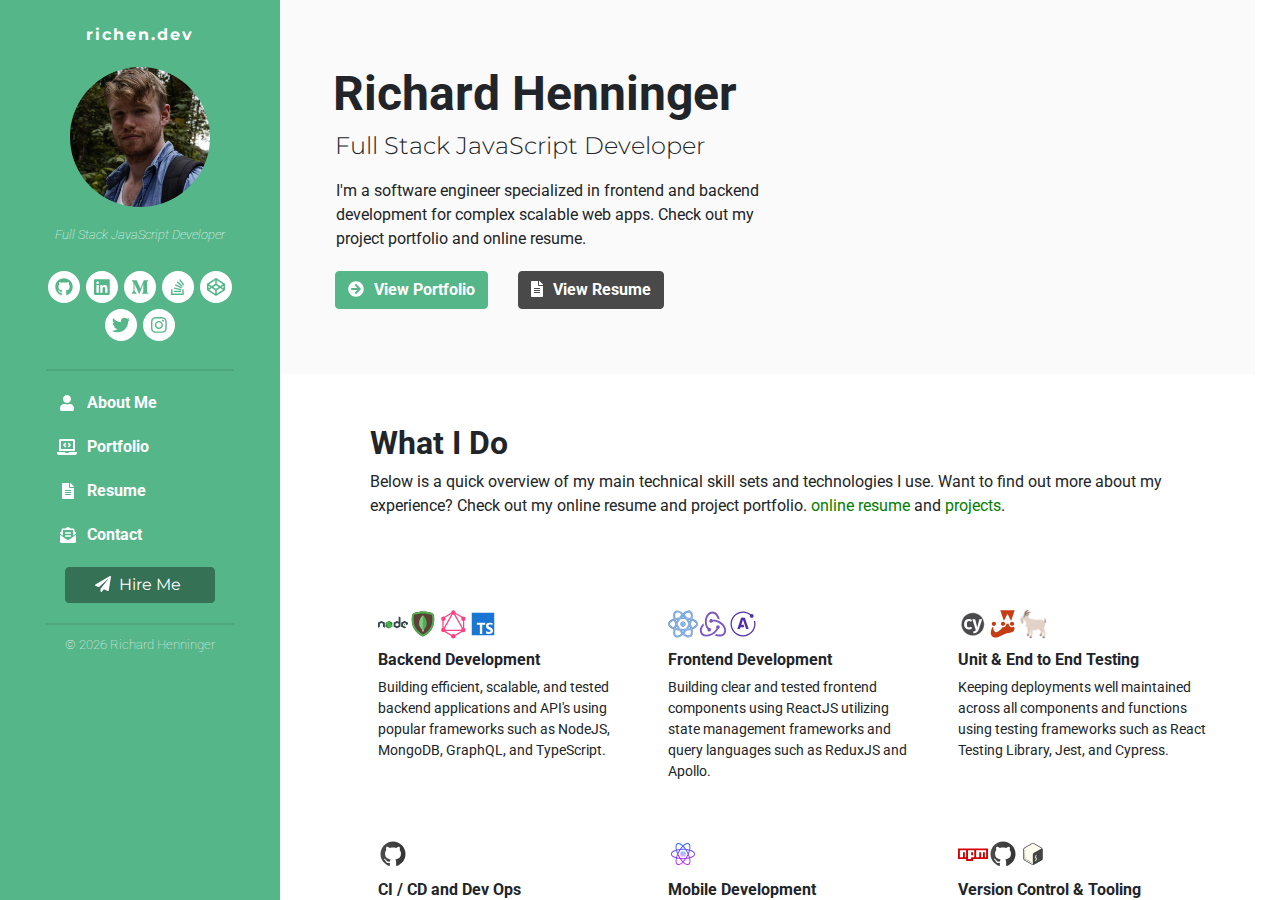
==== commit b5476aef: "Revert "Updates"" ====
--- a/index.html
+++ b/index.html
@@ -1,9 +1,10 @@
-<!DOCTYPE html><html><head><meta charSet="utf-8"/><meta http-equiv="x-ua-compatible" content="ie=edge"/><meta name="viewport" content="width=device-width, initial-scale=1, shrink-to-fit=no"/><script type="text/javascript" src="https://cdnjs.cloudflare.com/ajax/libs/mdb-ui-kit/3.6.0/mdb.min.js"></script><style data-href="/styles.429b29f17277823d7033.css" data-identity="gatsby-global-css">/*!
+<!DOCTYPE html><html lang="en"><head><meta charSet="utf-8"/><meta http-equiv="x-ua-compatible" content="ie=edge"/><meta name="viewport" content="width=device-width, initial-scale=1, shrink-to-fit=no"/><style data-href="/styles.36c902f0ad80ef1e009d.css" id="gatsby-global-css">@import url(https://fonts.googleapis.com/css2?family=Montserrat&family=Open+Sans:ital@1&family=Roboto&display=swap);
+/*!
  * Bootstrap v4.6.0 (https://getbootstrap.com/)
  * Copyright 2011-2021 The Bootstrap Authors
  * Copyright 2011-2021 Twitter, Inc.
  * Licensed under MIT (https://github.com/twbs/bootstrap/blob/main/LICENSE)
- */:root{--blue:#007bff;--indigo:#6610f2;--purple:#6f42c1;--pink:#e83e8c;--red:#dc3545;--orange:#fd7e14;--yellow:#ffc107;--green:#28a745;--teal:#20c997;--cyan:#17a2b8;--white:#fff;--gray:#6c757d;--gray-dark:#343a40;--primary:#007bff;--secondary:#6c757d;--success:#28a745;--info:#17a2b8;--warning:#ffc107;--danger:#dc3545;--light:#f8f9fa;--dark:#343a40;--breakpoint-xs:0;--breakpoint-sm:576px;--breakpoint-md:768px;--breakpoint-lg:992px;--breakpoint-xl:1200px;--font-family-sans-serif:-apple-system,BlinkMacSystemFont,"Segoe UI",Roboto,"Helvetica Neue",Arial,"Noto Sans","Liberation Sans",sans-serif,"Apple Color Emoji","Segoe UI Emoji","Segoe UI Symbol","Noto Color Emoji";--font-family-monospace:SFMono-Regular,Menlo,Monaco,Consolas,"Liberation Mono","Courier New",monospace}*,:after,:before{box-sizing:border-box}html{-webkit-text-size-adjust:100%;-webkit-tap-highlight-color:transparent;font-family:sans-serif;line-height:1.15}article,aside,figcaption,figure,footer,header,hgroup,main,nav,section{display:block}body{background-color:#fff;color:#212529;font-family:-apple-system,BlinkMacSystemFont,Segoe UI,Roboto,Helvetica Neue,Arial,Noto Sans,Liberation Sans,sans-serif,Apple Color Emoji,Segoe UI Emoji,Segoe UI Symbol,Noto Color Emoji;font-size:1rem;font-weight:400;line-height:1.5;margin:0;text-align:left}[tabindex="-1"]:focus:not(:focus-visible){outline:0!important}hr{box-sizing:content-box;height:0;overflow:visible}h1,h2,h3,h4,h5,h6{margin-bottom:.5rem;margin-top:0}p{margin-bottom:1rem;margin-top:0}abbr[data-original-title],abbr[title]{border-bottom:0;cursor:help;text-decoration:underline;-webkit-text-decoration:underline dotted;text-decoration:underline dotted;-webkit-text-decoration-skip-ink:none;text-decoration-skip-ink:none}address{font-style:normal;line-height:inherit}address,dl,ol,ul{margin-bottom:1rem}dl,ol,ul{margin-top:0}ol ol,ol ul,ul ol,ul ul{margin-bottom:0}dt{font-weight:700}dd{margin-bottom:.5rem;margin-left:0}blockquote{margin:0 0 1rem}b,strong{font-weight:bolder}small{font-size:80%}sub,sup{font-size:75%;line-height:0;position:relative;vertical-align:baseline}sub{bottom:-.25em}sup{top:-.5em}a{background-color:transparent;color:#007bff;text-decoration:none}a:hover{color:#0056b3;text-decoration:underline}a:not([href]):not([class]),a:not([href]):not([class]):hover{color:inherit;text-decoration:none}code,kbd,pre,samp{font-family:SFMono-Regular,Menlo,Monaco,Consolas,Liberation Mono,Courier New,monospace;font-size:1em}pre{-ms-overflow-style:scrollbar;margin-bottom:1rem;margin-top:0;overflow:auto}figure{margin:0 0 1rem}img{border-style:none}img,svg{vertical-align:middle}svg{overflow:hidden}table{border-collapse:collapse}caption{caption-side:bottom;color:#6c757d;padding-bottom:.75rem;padding-top:.75rem;text-align:left}th{text-align:inherit;text-align:-webkit-match-parent}label{display:inline-block;margin-bottom:.5rem}button{border-radius:0}button:focus:not(:focus-visible){outline:0}button,input,optgroup,select,textarea{font-family:inherit;font-size:inherit;line-height:inherit;margin:0}button,input{overflow:visible}button,select{text-transform:none}[role=button]{cursor:pointer}select{word-wrap:normal}[type=button],[type=reset],[type=submit],button{-webkit-appearance:button}[type=button]:not(:disabled),[type=reset]:not(:disabled),[type=submit]:not(:disabled),button:not(:disabled){cursor:pointer}[type=button]::-moz-focus-inner,[type=reset]::-moz-focus-inner,[type=submit]::-moz-focus-inner,button::-moz-focus-inner{border-style:none;padding:0}input[type=checkbox],input[type=radio]{box-sizing:border-box;padding:0}textarea{overflow:auto;resize:vertical}fieldset{border:0;margin:0;min-width:0;padding:0}legend{color:inherit;display:block;font-size:1.5rem;line-height:inherit;margin-bottom:.5rem;max-width:100%;padding:0;white-space:normal;width:100%}progress{vertical-align:baseline}[type=number]::-webkit-inner-spin-button,[type=number]::-webkit-outer-spin-button{height:auto}[type=search]{-webkit-appearance:none;outline-offset:-2px}[type=search]::-webkit-search-decoration{-webkit-appearance:none}::-webkit-file-upload-button{-webkit-appearance:button;font:inherit}output{display:inline-block}summary{cursor:pointer;display:list-item}template{display:none}[hidden]{display:none!important}.h1,.h2,.h3,.h4,.h5,.h6,h1,h2,h3,h4,h5,h6{font-weight:500;line-height:1.2;margin-bottom:.5rem}.h1,h1{font-size:2.5rem}.h2,h2{font-size:2rem}.h3,h3{font-size:1.75rem}.h4,h4{font-size:1.5rem}.h5,h5{font-size:1.25rem}.h6,h6{font-size:1rem}.lead{font-size:1.25rem;font-weight:300}.display-1{font-size:6rem}.display-1,.display-2{font-weight:300;line-height:1.2}.display-2{font-size:5.5rem}.display-3{font-size:4.5rem}.display-3,.display-4{font-weight:300;line-height:1.2}.display-4{font-size:3.5rem}hr{border:0;border-top:1px solid rgba(0,0,0,.1);margin-bottom:1rem;margin-top:1rem}.small,small{font-size:80%;font-weight:400}.mark,mark{background-color:#fcf8e3;padding:.2em}.list-inline,.list-unstyled{list-style:none;padding-left:0}.list-inline-item{display:inline-block}.list-inline-item:not(:last-child){margin-right:.5rem}.initialism{font-size:90%;text-transform:uppercase}.blockquote{font-size:1.25rem;margin-bottom:1rem}.blockquote-footer{color:#6c757d;display:block;font-size:80%}.blockquote-footer:before{content:"\2014\00A0"}.img-fluid,.img-thumbnail{height:auto;max-width:100%}.img-thumbnail{background-color:#fff;border:1px solid #dee2e6;border-radius:.25rem;padding:.25rem}.figure{display:inline-block}.figure-img{line-height:1;margin-bottom:.5rem}.figure-caption{color:#6c757d;font-size:90%}code{word-wrap:break-word;color:#e83e8c;font-size:87.5%}a>code{color:inherit}kbd{background-color:#212529;border-radius:.2rem;color:#fff;font-size:87.5%;padding:.2rem .4rem}kbd kbd{font-size:100%;font-weight:700;padding:0}pre{color:#212529;display:block;font-size:87.5%}pre code{color:inherit;font-size:inherit;word-break:normal}.pre-scrollable{max-height:340px;overflow-y:scroll}.container,.container-fluid,.container-lg,.container-md,.container-sm,.container-xl{margin-left:auto;margin-right:auto;padding-left:15px;padding-right:15px;width:100%}@media (min-width:576px){.container,.container-sm{max-width:540px}}@media (min-width:768px){.container,.container-md,.container-sm{max-width:720px}}@media (min-width:992px){.container,.container-lg,.container-md,.container-sm{max-width:960px}}@media (min-width:1200px){.container,.container-lg,.container-md,.container-sm,.container-xl{max-width:1140px}}.row{display:flex;flex-wrap:wrap;margin-left:-15px;margin-right:-15px}.no-gutters{margin-left:0;margin-right:0}.no-gutters>.col,.no-gutters>[class*=col-]{padding-left:0;padding-right:0}.col,.col-1,.col-2,.col-3,.col-4,.col-5,.col-6,.col-7,.col-8,.col-9,.col-10,.col-11,.col-12,.col-auto,.col-lg,.col-lg-1,.col-lg-2,.col-lg-3,.col-lg-4,.col-lg-5,.col-lg-6,.col-lg-7,.col-lg-8,.col-lg-9,.col-lg-10,.col-lg-11,.col-lg-12,.col-lg-auto,.col-md,.col-md-1,.col-md-2,.col-md-3,.col-md-4,.col-md-5,.col-md-6,.col-md-7,.col-md-8,.col-md-9,.col-md-10,.col-md-11,.col-md-12,.col-md-auto,.col-sm,.col-sm-1,.col-sm-2,.col-sm-3,.col-sm-4,.col-sm-5,.col-sm-6,.col-sm-7,.col-sm-8,.col-sm-9,.col-sm-10,.col-sm-11,.col-sm-12,.col-sm-auto,.col-xl,.col-xl-1,.col-xl-2,.col-xl-3,.col-xl-4,.col-xl-5,.col-xl-6,.col-xl-7,.col-xl-8,.col-xl-9,.col-xl-10,.col-xl-11,.col-xl-12,.col-xl-auto{padding-left:15px;padding-right:15px;position:relative;width:100%}.col{flex-basis:0;flex-grow:1;max-width:100%}.row-cols-1>*{flex:0 0 100%;max-width:100%}.row-cols-2>*{flex:0 0 50%;max-width:50%}.row-cols-3>*{flex:0 0 33.333333%;max-width:33.333333%}.row-cols-4>*{flex:0 0 25%;max-width:25%}.row-cols-5>*{flex:0 0 20%;max-width:20%}.row-cols-6>*{flex:0 0 16.666667%;max-width:16.666667%}.col-auto{flex:0 0 auto;max-width:100%;width:auto}.col-1{flex:0 0 8.333333%;max-width:8.333333%}.col-2{flex:0 0 16.666667%;max-width:16.666667%}.col-3{flex:0 0 25%;max-width:25%}.col-4{flex:0 0 33.333333%;max-width:33.333333%}.col-5{flex:0 0 41.666667%;max-width:41.666667%}.col-6{flex:0 0 50%;max-width:50%}.col-7{flex:0 0 58.333333%;max-width:58.333333%}.col-8{flex:0 0 66.666667%;max-width:66.666667%}.col-9{flex:0 0 75%;max-width:75%}.col-10{flex:0 0 83.333333%;max-width:83.333333%}.col-11{flex:0 0 91.666667%;max-width:91.666667%}.col-12{flex:0 0 100%;max-width:100%}.order-first{order:-1}.order-last{order:13}.order-0{order:0}.order-1{order:1}.order-2{order:2}.order-3{order:3}.order-4{order:4}.order-5{order:5}.order-6{order:6}.order-7{order:7}.order-8{order:8}.order-9{order:9}.order-10{order:10}.order-11{order:11}.order-12{order:12}.offset-1{margin-left:8.333333%}.offset-2{margin-left:16.666667%}.offset-3{margin-left:25%}.offset-4{margin-left:33.333333%}.offset-5{margin-left:41.666667%}.offset-6{margin-left:50%}.offset-7{margin-left:58.333333%}.offset-8{margin-left:66.666667%}.offset-9{margin-left:75%}.offset-10{margin-left:83.333333%}.offset-11{margin-left:91.666667%}@media (min-width:576px){.col-sm{flex-basis:0;flex-grow:1;max-width:100%}.row-cols-sm-1>*{flex:0 0 100%;max-width:100%}.row-cols-sm-2>*{flex:0 0 50%;max-width:50%}.row-cols-sm-3>*{flex:0 0 33.333333%;max-width:33.333333%}.row-cols-sm-4>*{flex:0 0 25%;max-width:25%}.row-cols-sm-5>*{flex:0 0 20%;max-width:20%}.row-cols-sm-6>*{flex:0 0 16.666667%;max-width:16.666667%}.col-sm-auto{flex:0 0 auto;max-width:100%;width:auto}.col-sm-1{flex:0 0 8.333333%;max-width:8.333333%}.col-sm-2{flex:0 0 16.666667%;max-width:16.666667%}.col-sm-3{flex:0 0 25%;max-width:25%}.col-sm-4{flex:0 0 33.333333%;max-width:33.333333%}.col-sm-5{flex:0 0 41.666667%;max-width:41.666667%}.col-sm-6{flex:0 0 50%;max-width:50%}.col-sm-7{flex:0 0 58.333333%;max-width:58.333333%}.col-sm-8{flex:0 0 66.666667%;max-width:66.666667%}.col-sm-9{flex:0 0 75%;max-width:75%}.col-sm-10{flex:0 0 83.333333%;max-width:83.333333%}.col-sm-11{flex:0 0 91.666667%;max-width:91.666667%}.col-sm-12{flex:0 0 100%;max-width:100%}.order-sm-first{order:-1}.order-sm-last{order:13}.order-sm-0{order:0}.order-sm-1{order:1}.order-sm-2{order:2}.order-sm-3{order:3}.order-sm-4{order:4}.order-sm-5{order:5}.order-sm-6{order:6}.order-sm-7{order:7}.order-sm-8{order:8}.order-sm-9{order:9}.order-sm-10{order:10}.order-sm-11{order:11}.order-sm-12{order:12}.offset-sm-0{margin-left:0}.offset-sm-1{margin-left:8.333333%}.offset-sm-2{margin-left:16.666667%}.offset-sm-3{margin-left:25%}.offset-sm-4{margin-left:33.333333%}.offset-sm-5{margin-left:41.666667%}.offset-sm-6{margin-left:50%}.offset-sm-7{margin-left:58.333333%}.offset-sm-8{margin-left:66.666667%}.offset-sm-9{margin-left:75%}.offset-sm-10{margin-left:83.333333%}.offset-sm-11{margin-left:91.666667%}}@media (min-width:768px){.col-md{flex-basis:0;flex-grow:1;max-width:100%}.row-cols-md-1>*{flex:0 0 100%;max-width:100%}.row-cols-md-2>*{flex:0 0 50%;max-width:50%}.row-cols-md-3>*{flex:0 0 33.333333%;max-width:33.333333%}.row-cols-md-4>*{flex:0 0 25%;max-width:25%}.row-cols-md-5>*{flex:0 0 20%;max-width:20%}.row-cols-md-6>*{flex:0 0 16.666667%;max-width:16.666667%}.col-md-auto{flex:0 0 auto;max-width:100%;width:auto}.col-md-1{flex:0 0 8.333333%;max-width:8.333333%}.col-md-2{flex:0 0 16.666667%;max-width:16.666667%}.col-md-3{flex:0 0 25%;max-width:25%}.col-md-4{flex:0 0 33.333333%;max-width:33.333333%}.col-md-5{flex:0 0 41.666667%;max-width:41.666667%}.col-md-6{flex:0 0 50%;max-width:50%}.col-md-7{flex:0 0 58.333333%;max-width:58.333333%}.col-md-8{flex:0 0 66.666667%;max-width:66.666667%}.col-md-9{flex:0 0 75%;max-width:75%}.col-md-10{flex:0 0 83.333333%;max-width:83.333333%}.col-md-11{flex:0 0 91.666667%;max-width:91.666667%}.col-md-12{flex:0 0 100%;max-width:100%}.order-md-first{order:-1}.order-md-last{order:13}.order-md-0{order:0}.order-md-1{order:1}.order-md-2{order:2}.order-md-3{order:3}.order-md-4{order:4}.order-md-5{order:5}.order-md-6{order:6}.order-md-7{order:7}.order-md-8{order:8}.order-md-9{order:9}.order-md-10{order:10}.order-md-11{order:11}.order-md-12{order:12}.offset-md-0{margin-left:0}.offset-md-1{margin-left:8.333333%}.offset-md-2{margin-left:16.666667%}.offset-md-3{margin-left:25%}.offset-md-4{margin-left:33.333333%}.offset-md-5{margin-left:41.666667%}.offset-md-6{margin-left:50%}.offset-md-7{margin-left:58.333333%}.offset-md-8{margin-left:66.666667%}.offset-md-9{margin-left:75%}.offset-md-10{margin-left:83.333333%}.offset-md-11{margin-left:91.666667%}}@media (min-width:992px){.col-lg{flex-basis:0;flex-grow:1;max-width:100%}.row-cols-lg-1>*{flex:0 0 100%;max-width:100%}.row-cols-lg-2>*{flex:0 0 50%;max-width:50%}.row-cols-lg-3>*{flex:0 0 33.333333%;max-width:33.333333%}.row-cols-lg-4>*{flex:0 0 25%;max-width:25%}.row-cols-lg-5>*{flex:0 0 20%;max-width:20%}.row-cols-lg-6>*{flex:0 0 16.666667%;max-width:16.666667%}.col-lg-auto{flex:0 0 auto;max-width:100%;width:auto}.col-lg-1{flex:0 0 8.333333%;max-width:8.333333%}.col-lg-2{flex:0 0 16.666667%;max-width:16.666667%}.col-lg-3{flex:0 0 25%;max-width:25%}.col-lg-4{flex:0 0 33.333333%;max-width:33.333333%}.col-lg-5{flex:0 0 41.666667%;max-width:41.666667%}.col-lg-6{flex:0 0 50%;max-width:50%}.col-lg-7{flex:0 0 58.333333%;max-width:58.333333%}.col-lg-8{flex:0 0 66.666667%;max-width:66.666667%}.col-lg-9{flex:0 0 75%;max-width:75%}.col-lg-10{flex:0 0 83.333333%;max-width:83.333333%}.col-lg-11{flex:0 0 91.666667%;max-width:91.666667%}.col-lg-12{flex:0 0 100%;max-width:100%}.order-lg-first{order:-1}.order-lg-last{order:13}.order-lg-0{order:0}.order-lg-1{order:1}.order-lg-2{order:2}.order-lg-3{order:3}.order-lg-4{order:4}.order-lg-5{order:5}.order-lg-6{order:6}.order-lg-7{order:7}.order-lg-8{order:8}.order-lg-9{order:9}.order-lg-10{order:10}.order-lg-11{order:11}.order-lg-12{order:12}.offset-lg-0{margin-left:0}.offset-lg-1{margin-left:8.333333%}.offset-lg-2{margin-left:16.666667%}.offset-lg-3{margin-left:25%}.offset-lg-4{margin-left:33.333333%}.offset-lg-5{margin-left:41.666667%}.offset-lg-6{margin-left:50%}.offset-lg-7{margin-left:58.333333%}.offset-lg-8{margin-left:66.666667%}.offset-lg-9{margin-left:75%}.offset-lg-10{margin-left:83.333333%}.offset-lg-11{margin-left:91.666667%}}@media (min-width:1200px){.col-xl{flex-basis:0;flex-grow:1;max-width:100%}.row-cols-xl-1>*{flex:0 0 100%;max-width:100%}.row-cols-xl-2>*{flex:0 0 50%;max-width:50%}.row-cols-xl-3>*{flex:0 0 33.333333%;max-width:33.333333%}.row-cols-xl-4>*{flex:0 0 25%;max-width:25%}.row-cols-xl-5>*{flex:0 0 20%;max-width:20%}.row-cols-xl-6>*{flex:0 0 16.666667%;max-width:16.666667%}.col-xl-auto{flex:0 0 auto;max-width:100%;width:auto}.col-xl-1{flex:0 0 8.333333%;max-width:8.333333%}.col-xl-2{flex:0 0 16.666667%;max-width:16.666667%}.col-xl-3{flex:0 0 25%;max-width:25%}.col-xl-4{flex:0 0 33.333333%;max-width:33.333333%}.col-xl-5{flex:0 0 41.666667%;max-width:41.666667%}.col-xl-6{flex:0 0 50%;max-width:50%}.col-xl-7{flex:0 0 58.333333%;max-width:58.333333%}.col-xl-8{flex:0 0 66.666667%;max-width:66.666667%}.col-xl-9{flex:0 0 75%;max-width:75%}.col-xl-10{flex:0 0 83.333333%;max-width:83.333333%}.col-xl-11{flex:0 0 91.666667%;max-width:91.666667%}.col-xl-12{flex:0 0 100%;max-width:100%}.order-xl-first{order:-1}.order-xl-last{order:13}.order-xl-0{order:0}.order-xl-1{order:1}.order-xl-2{order:2}.order-xl-3{order:3}.order-xl-4{order:4}.order-xl-5{order:5}.order-xl-6{order:6}.order-xl-7{order:7}.order-xl-8{order:8}.order-xl-9{order:9}.order-xl-10{order:10}.order-xl-11{order:11}.order-xl-12{order:12}.offset-xl-0{margin-left:0}.offset-xl-1{margin-left:8.333333%}.offset-xl-2{margin-left:16.666667%}.offset-xl-3{margin-left:25%}.offset-xl-4{margin-left:33.333333%}.offset-xl-5{margin-left:41.666667%}.offset-xl-6{margin-left:50%}.offset-xl-7{margin-left:58.333333%}.offset-xl-8{margin-left:66.666667%}.offset-xl-9{margin-left:75%}.offset-xl-10{margin-left:83.333333%}.offset-xl-11{margin-left:91.666667%}}.table{color:#212529;margin-bottom:1rem;width:100%}.table td,.table th{border-top:1px solid #dee2e6;padding:.75rem;vertical-align:top}.table thead th{border-bottom:2px solid #dee2e6;vertical-align:bottom}.table tbody+tbody{border-top:2px solid #dee2e6}.table-sm td,.table-sm th{padding:.3rem}.table-bordered,.table-bordered td,.table-bordered th{border:1px solid #dee2e6}.table-bordered thead td,.table-bordered thead th{border-bottom-width:2px}.table-borderless tbody+tbody,.table-borderless td,.table-borderless th,.table-borderless thead th{border:0}.table-striped tbody tr:nth-of-type(odd){background-color:rgba(0,0,0,.05)}.table-hover tbody tr:hover{background-color:rgba(0,0,0,.075);color:#212529}.table-primary,.table-primary>td,.table-primary>th{background-color:#b8daff}.table-primary tbody+tbody,.table-primary td,.table-primary th,.table-primary thead th{border-color:#7abaff}.table-hover .table-primary:hover,.table-hover .table-primary:hover>td,.table-hover .table-primary:hover>th{background-color:#9fcdff}.table-secondary,.table-secondary>td,.table-secondary>th{background-color:#d6d8db}.table-secondary tbody+tbody,.table-secondary td,.table-secondary th,.table-secondary thead th{border-color:#b3b7bb}.table-hover .table-secondary:hover,.table-hover .table-secondary:hover>td,.table-hover .table-secondary:hover>th{background-color:#c8cbcf}.table-success,.table-success>td,.table-success>th{background-color:#c3e6cb}.table-success tbody+tbody,.table-success td,.table-success th,.table-success thead th{border-color:#8fd19e}.table-hover .table-success:hover,.table-hover .table-success:hover>td,.table-hover .table-success:hover>th{background-color:#b1dfbb}.table-info,.table-info>td,.table-info>th{background-color:#bee5eb}.table-info tbody+tbody,.table-info td,.table-info th,.table-info thead th{border-color:#86cfda}.table-hover .table-info:hover,.table-hover .table-info:hover>td,.table-hover .table-info:hover>th{background-color:#abdde5}.table-warning,.table-warning>td,.table-warning>th{background-color:#ffeeba}.table-warning tbody+tbody,.table-warning td,.table-warning th,.table-warning thead th{border-color:#ffdf7e}.table-hover .table-warning:hover,.table-hover .table-warning:hover>td,.table-hover .table-warning:hover>th{background-color:#ffe8a1}.table-danger,.table-danger>td,.table-danger>th{background-color:#f5c6cb}.table-danger tbody+tbody,.table-danger td,.table-danger th,.table-danger thead th{border-color:#ed969e}.table-hover .table-danger:hover,.table-hover .table-danger:hover>td,.table-hover .table-danger:hover>th{background-color:#f1b0b7}.table-light,.table-light>td,.table-light>th{background-color:#fdfdfe}.table-light tbody+tbody,.table-light td,.table-light th,.table-light thead th{border-color:#fbfcfc}.table-hover .table-light:hover,.table-hover .table-light:hover>td,.table-hover .table-light:hover>th{background-color:#ececf6}.table-dark,.table-dark>td,.table-dark>th{background-color:#c6c8ca}.table-dark tbody+tbody,.table-dark td,.table-dark th,.table-dark thead th{border-color:#95999c}.table-hover .table-dark:hover,.table-hover .table-dark:hover>td,.table-hover .table-dark:hover>th{background-color:#b9bbbe}.table-active,.table-active>td,.table-active>th,.table-hover .table-active:hover,.table-hover .table-active:hover>td,.table-hover .table-active:hover>th{background-color:rgba(0,0,0,.075)}.table .thead-dark th{background-color:#343a40;border-color:#454d55;color:#fff}.table .thead-light th{background-color:#e9ecef;border-color:#dee2e6;color:#495057}.table-dark{background-color:#343a40;color:#fff}.table-dark td,.table-dark th,.table-dark thead th{border-color:#454d55}.table-dark.table-bordered{border:0}.table-dark.table-striped tbody tr:nth-of-type(odd){background-color:rgba(255,255,255,.05)}.table-dark.table-hover tbody tr:hover{background-color:rgba(255,255,255,.075);color:#fff}@media (max-width:575.98px){.table-responsive-sm{-webkit-overflow-scrolling:touch;display:block;overflow-x:auto;width:100%}.table-responsive-sm>.table-bordered{border:0}}@media (max-width:767.98px){.table-responsive-md{-webkit-overflow-scrolling:touch;display:block;overflow-x:auto;width:100%}.table-responsive-md>.table-bordered{border:0}}@media (max-width:991.98px){.table-responsive-lg{-webkit-overflow-scrolling:touch;display:block;overflow-x:auto;width:100%}.table-responsive-lg>.table-bordered{border:0}}@media (max-width:1199.98px){.table-responsive-xl{-webkit-overflow-scrolling:touch;display:block;overflow-x:auto;width:100%}.table-responsive-xl>.table-bordered{border:0}}.table-responsive{-webkit-overflow-scrolling:touch;display:block;overflow-x:auto;width:100%}.table-responsive>.table-bordered{border:0}.form-control{background-clip:padding-box;background-color:#fff;border:1px solid #ced4da;border-radius:.25rem;color:#495057;display:block;font-size:1rem;font-weight:400;height:calc(1.5em + .75rem + 2px);line-height:1.5;padding:.375rem .75rem;transition:border-color .15s ease-in-out,box-shadow .15s ease-in-out;width:100%}@media (prefers-reduced-motion:reduce){.form-control{transition:none}}.form-control::-ms-expand{background-color:transparent;border:0}.form-control:-moz-focusring{color:transparent;text-shadow:0 0 0 #495057}.form-control:focus{background-color:#fff;border-color:#80bdff;box-shadow:0 0 0 .2rem rgba(0,123,255,.25);color:#495057;outline:0}.form-control::-webkit-input-placeholder{color:#6c757d;opacity:1}.form-control:-ms-input-placeholder{color:#6c757d;opacity:1}.form-control::placeholder{color:#6c757d;opacity:1}.form-control:disabled,.form-control[readonly]{background-color:#e9ecef;opacity:1}input[type=date].form-control,input[type=datetime-local].form-control,input[type=month].form-control,input[type=time].form-control{-webkit-appearance:none;appearance:none}select.form-control:focus::-ms-value{background-color:#fff;color:#495057}.form-control-file,.form-control-range{display:block;width:100%}.col-form-label{font-size:inherit;line-height:1.5;margin-bottom:0;padding-bottom:calc(.375rem + 1px);padding-top:calc(.375rem + 1px)}.col-form-label-lg{font-size:1.25rem;line-height:1.5;padding-bottom:calc(.5rem + 1px);padding-top:calc(.5rem + 1px)}.col-form-label-sm{font-size:.875rem;line-height:1.5;padding-bottom:calc(.25rem + 1px);padding-top:calc(.25rem + 1px)}.form-control-plaintext{background-color:transparent;border:solid transparent;border-width:1px 0;color:#212529;display:block;font-size:1rem;line-height:1.5;margin-bottom:0;padding:.375rem 0;width:100%}.form-control-plaintext.form-control-lg,.form-control-plaintext.form-control-sm{padding-left:0;padding-right:0}.form-control-sm{border-radius:.2rem;font-size:.875rem;height:calc(1.5em + .5rem + 2px);line-height:1.5;padding:.25rem .5rem}.form-control-lg{border-radius:.3rem;font-size:1.25rem;height:calc(1.5em + 1rem + 2px);line-height:1.5;padding:.5rem 1rem}select.form-control[multiple],select.form-control[size],textarea.form-control{height:auto}.form-group{margin-bottom:1rem}.form-text{display:block;margin-top:.25rem}.form-row{display:flex;flex-wrap:wrap;margin-left:-5px;margin-right:-5px}.form-row>.col,.form-row>[class*=col-]{padding-left:5px;padding-right:5px}.form-check{display:block;padding-left:1.25rem;position:relative}.form-check-input{margin-left:-1.25rem;margin-top:.3rem;position:absolute}.form-check-input:disabled~.form-check-label,.form-check-input[disabled]~.form-check-label{color:#6c757d}.form-check-label{margin-bottom:0}.form-check-inline{align-items:center;display:inline-flex;margin-right:.75rem;padding-left:0}.form-check-inline .form-check-input{margin-left:0;margin-right:.3125rem;margin-top:0;position:static}.valid-feedback{color:#28a745;display:none;font-size:80%;margin-top:.25rem;width:100%}.valid-tooltip{background-color:rgba(40,167,69,.9);border-radius:.25rem;color:#fff;display:none;font-size:.875rem;left:0;line-height:1.5;margin-top:.1rem;max-width:100%;padding:.25rem .5rem;position:absolute;top:100%;z-index:5}.form-row>.col>.valid-tooltip,.form-row>[class*=col-]>.valid-tooltip{left:5px}.is-valid~.valid-feedback,.is-valid~.valid-tooltip,.was-validated :valid~.valid-feedback,.was-validated :valid~.valid-tooltip{display:block}.form-control.is-valid,.was-validated .form-control:valid{background-image:url("data:image/svg+xml;charset=utf-8,%3Csvg viewBox='0 0 8 8'%3E%3Cpath fill='%2328a745' d='M2.3 6.73.6 4.53c-.4-1.04.46-1.4 1.1-.8l1.1 1.4 3.4-3.8c.6-.63 1.6-.27 1.2.7l-4 4.6c-.43.5-.8.4-1.1.1z'/%3E%3C/svg%3E");background-position:right calc(.375em + .1875rem) center;background-repeat:no-repeat;background-size:calc(.75em + .375rem) calc(.75em + .375rem);border-color:#28a745;padding-right:calc(1.5em + .75rem)}.form-control.is-valid:focus,.was-validated .form-control:valid:focus{border-color:#28a745;box-shadow:0 0 0 .2rem rgba(40,167,69,.25)}.was-validated textarea.form-control:valid,textarea.form-control.is-valid{background-position:top calc(.375em + .1875rem) right calc(.375em + .1875rem);padding-right:calc(1.5em + .75rem)}.custom-select.is-valid,.was-validated .custom-select:valid{background:url("data:image/svg+xml;charset=utf-8,%3Csvg viewBox='0 0 4 5'%3E%3Cpath fill='%23343a40' d='M2 0 0 2h4zm0 5L0 3h4z'/%3E%3C/svg%3E") right .75rem center/8px 10px no-repeat,#fff url("data:image/svg+xml;charset=utf-8,%3Csvg viewBox='0 0 8 8'%3E%3Cpath fill='%2328a745' d='M2.3 6.73.6 4.53c-.4-1.04.46-1.4 1.1-.8l1.1 1.4 3.4-3.8c.6-.63 1.6-.27 1.2.7l-4 4.6c-.43.5-.8.4-1.1.1z'/%3E%3C/svg%3E") center right 1.75rem/calc(.75em + .375rem) calc(.75em + .375rem) no-repeat;border-color:#28a745;padding-right:calc(.75em + 2.3125rem)}.custom-select.is-valid:focus,.was-validated .custom-select:valid:focus{border-color:#28a745;box-shadow:0 0 0 .2rem rgba(40,167,69,.25)}.form-check-input.is-valid~.form-check-label,.was-validated .form-check-input:valid~.form-check-label{color:#28a745}.form-check-input.is-valid~.valid-feedback,.form-check-input.is-valid~.valid-tooltip,.was-validated .form-check-input:valid~.valid-feedback,.was-validated .form-check-input:valid~.valid-tooltip{display:block}.custom-control-input.is-valid~.custom-control-label,.was-validated .custom-control-input:valid~.custom-control-label{color:#28a745}.custom-control-input.is-valid~.custom-control-label:before,.was-validated .custom-control-input:valid~.custom-control-label:before{border-color:#28a745}.custom-control-input.is-valid:checked~.custom-control-label:before,.was-validated .custom-control-input:valid:checked~.custom-control-label:before{background-color:#34ce57;border-color:#34ce57}.custom-control-input.is-valid:focus~.custom-control-label:before,.was-validated .custom-control-input:valid:focus~.custom-control-label:before{box-shadow:0 0 0 .2rem rgba(40,167,69,.25)}.custom-control-input.is-valid:focus:not(:checked)~.custom-control-label:before,.was-validated .custom-control-input:valid:focus:not(:checked)~.custom-control-label:before{border-color:#28a745}.custom-file-input.is-valid~.custom-file-label,.was-validated .custom-file-input:valid~.custom-file-label{border-color:#28a745}.custom-file-input.is-valid:focus~.custom-file-label,.was-validated .custom-file-input:valid:focus~.custom-file-label{border-color:#28a745;box-shadow:0 0 0 .2rem rgba(40,167,69,.25)}.invalid-feedback{color:#dc3545;display:none;font-size:80%;margin-top:.25rem;width:100%}.invalid-tooltip{background-color:rgba(220,53,69,.9);border-radius:.25rem;color:#fff;display:none;font-size:.875rem;left:0;line-height:1.5;margin-top:.1rem;max-width:100%;padding:.25rem .5rem;position:absolute;top:100%;z-index:5}.form-row>.col>.invalid-tooltip,.form-row>[class*=col-]>.invalid-tooltip{left:5px}.is-invalid~.invalid-feedback,.is-invalid~.invalid-tooltip,.was-validated :invalid~.invalid-feedback,.was-validated :invalid~.invalid-tooltip{display:block}.form-control.is-invalid,.was-validated .form-control:invalid{background-image:url("data:image/svg+xml;charset=utf-8,%3Csvg fill='none' stroke='%23dc3545' viewBox='0 0 12 12'%3E%3Ccircle cx='6' cy='6' r='4.5'/%3E%3Cpath stroke-linejoin='round' d='M5.8 3.6h.4L6 6.5z'/%3E%3Ccircle cx='6' cy='8.2' r='.6' fill='%23dc3545' stroke='none'/%3E%3C/svg%3E");background-position:right calc(.375em + .1875rem) center;background-repeat:no-repeat;background-size:calc(.75em + .375rem) calc(.75em + .375rem);border-color:#dc3545;padding-right:calc(1.5em + .75rem)}.form-control.is-invalid:focus,.was-validated .form-control:invalid:focus{border-color:#dc3545;box-shadow:0 0 0 .2rem rgba(220,53,69,.25)}.was-validated textarea.form-control:invalid,textarea.form-control.is-invalid{background-position:top calc(.375em + .1875rem) right calc(.375em + .1875rem);padding-right:calc(1.5em + .75rem)}.custom-select.is-invalid,.was-validated .custom-select:invalid{background:url("data:image/svg+xml;charset=utf-8,%3Csvg viewBox='0 0 4 5'%3E%3Cpath fill='%23343a40' d='M2 0 0 2h4zm0 5L0 3h4z'/%3E%3C/svg%3E") right .75rem center/8px 10px no-repeat,#fff url("data:image/svg+xml;charset=utf-8,%3Csvg fill='none' stroke='%23dc3545' viewBox='0 0 12 12'%3E%3Ccircle cx='6' cy='6' r='4.5'/%3E%3Cpath stroke-linejoin='round' d='M5.8 3.6h.4L6 6.5z'/%3E%3Ccircle cx='6' cy='8.2' r='.6' fill='%23dc3545' stroke='none'/%3E%3C/svg%3E") center right 1.75rem/calc(.75em + .375rem) calc(.75em + .375rem) no-repeat;border-color:#dc3545;padding-right:calc(.75em + 2.3125rem)}.custom-select.is-invalid:focus,.was-validated .custom-select:invalid:focus{border-color:#dc3545;box-shadow:0 0 0 .2rem rgba(220,53,69,.25)}.form-check-input.is-invalid~.form-check-label,.was-validated .form-check-input:invalid~.form-check-label{color:#dc3545}.form-check-input.is-invalid~.invalid-feedback,.form-check-input.is-invalid~.invalid-tooltip,.was-validated .form-check-input:invalid~.invalid-feedback,.was-validated .form-check-input:invalid~.invalid-tooltip{display:block}.custom-control-input.is-invalid~.custom-control-label,.was-validated .custom-control-input:invalid~.custom-control-label{color:#dc3545}.custom-control-input.is-invalid~.custom-control-label:before,.was-validated .custom-control-input:invalid~.custom-control-label:before{border-color:#dc3545}.custom-control-input.is-invalid:checked~.custom-control-label:before,.was-validated .custom-control-input:invalid:checked~.custom-control-label:before{background-color:#e4606d;border-color:#e4606d}.custom-control-input.is-invalid:focus~.custom-control-label:before,.was-validated .custom-control-input:invalid:focus~.custom-control-label:before{box-shadow:0 0 0 .2rem rgba(220,53,69,.25)}.custom-control-input.is-invalid:focus:not(:checked)~.custom-control-label:before,.was-validated .custom-control-input:invalid:focus:not(:checked)~.custom-control-label:before{border-color:#dc3545}.custom-file-input.is-invalid~.custom-file-label,.was-validated .custom-file-input:invalid~.custom-file-label{border-color:#dc3545}.custom-file-input.is-invalid:focus~.custom-file-label,.was-validated .custom-file-input:invalid:focus~.custom-file-label{border-color:#dc3545;box-shadow:0 0 0 .2rem rgba(220,53,69,.25)}.form-inline{align-items:center;display:flex;flex-flow:row wrap}.form-inline .form-check{width:100%}@media (min-width:576px){.form-inline label{justify-content:center}.form-inline .form-group,.form-inline label{align-items:center;display:flex;margin-bottom:0}.form-inline .form-group{flex:0 0 auto;flex-flow:row wrap}.form-inline .form-control{display:inline-block;vertical-align:middle;width:auto}.form-inline .form-control-plaintext{display:inline-block}.form-inline .custom-select,.form-inline .input-group{width:auto}.form-inline .form-check{align-items:center;display:flex;justify-content:center;padding-left:0;width:auto}.form-inline .form-check-input{flex-shrink:0;margin-left:0;margin-right:.25rem;margin-top:0;position:relative}.form-inline .custom-control{align-items:center;justify-content:center}.form-inline .custom-control-label{margin-bottom:0}}.btn{background-color:transparent;border:1px solid transparent;border-radius:.25rem;color:#212529;display:inline-block;font-size:1rem;font-weight:400;line-height:1.5;padding:.375rem .75rem;text-align:center;transition:color .15s ease-in-out,background-color .15s ease-in-out,border-color .15s ease-in-out,box-shadow .15s ease-in-out;-webkit-user-select:none;-ms-user-select:none;user-select:none;vertical-align:middle}@media (prefers-reduced-motion:reduce){.btn{transition:none}}.btn:hover{color:#212529;text-decoration:none}.btn.focus,.btn:focus{box-shadow:0 0 0 .2rem rgba(0,123,255,.25);outline:0}.btn.disabled,.btn:disabled{opacity:.65}.btn:not(:disabled):not(.disabled){cursor:pointer}a.btn.disabled,fieldset:disabled a.btn{pointer-events:none}.btn-primary{background-color:#007bff;border-color:#007bff;color:#fff}.btn-primary.focus,.btn-primary:focus,.btn-primary:hover{background-color:#0069d9;border-color:#0062cc;color:#fff}.btn-primary.focus,.btn-primary:focus{box-shadow:0 0 0 .2rem rgba(38,143,255,.5)}.btn-primary.disabled,.btn-primary:disabled{background-color:#007bff;border-color:#007bff;color:#fff}.btn-primary:not(:disabled):not(.disabled).active,.btn-primary:not(:disabled):not(.disabled):active,.show>.btn-primary.dropdown-toggle{background-color:#0062cc;border-color:#005cbf;color:#fff}.btn-primary:not(:disabled):not(.disabled).active:focus,.btn-primary:not(:disabled):not(.disabled):active:focus,.show>.btn-primary.dropdown-toggle:focus{box-shadow:0 0 0 .2rem rgba(38,143,255,.5)}.btn-secondary{background-color:#6c757d;border-color:#6c757d;color:#fff}.btn-secondary.focus,.btn-secondary:focus,.btn-secondary:hover{background-color:#5a6268;border-color:#545b62;color:#fff}.btn-secondary.focus,.btn-secondary:focus{box-shadow:0 0 0 .2rem rgba(130,138,145,.5)}.btn-secondary.disabled,.btn-secondary:disabled{background-color:#6c757d;border-color:#6c757d;color:#fff}.btn-secondary:not(:disabled):not(.disabled).active,.btn-secondary:not(:disabled):not(.disabled):active,.show>.btn-secondary.dropdown-toggle{background-color:#545b62;border-color:#4e555b;color:#fff}.btn-secondary:not(:disabled):not(.disabled).active:focus,.btn-secondary:not(:disabled):not(.disabled):active:focus,.show>.btn-secondary.dropdown-toggle:focus{box-shadow:0 0 0 .2rem rgba(130,138,145,.5)}.btn-success{background-color:#28a745;border-color:#28a745;color:#fff}.btn-success.focus,.btn-success:focus,.btn-success:hover{background-color:#218838;border-color:#1e7e34;color:#fff}.btn-success.focus,.btn-success:focus{box-shadow:0 0 0 .2rem rgba(72,180,97,.5)}.btn-success.disabled,.btn-success:disabled{background-color:#28a745;border-color:#28a745;color:#fff}.btn-success:not(:disabled):not(.disabled).active,.btn-success:not(:disabled):not(.disabled):active,.show>.btn-success.dropdown-toggle{background-color:#1e7e34;border-color:#1c7430;color:#fff}.btn-success:not(:disabled):not(.disabled).active:focus,.btn-success:not(:disabled):not(.disabled):active:focus,.show>.btn-success.dropdown-toggle:focus{box-shadow:0 0 0 .2rem rgba(72,180,97,.5)}.btn-info{background-color:#17a2b8;border-color:#17a2b8;color:#fff}.btn-info.focus,.btn-info:focus,.btn-info:hover{background-color:#138496;border-color:#117a8b;color:#fff}.btn-info.focus,.btn-info:focus{box-shadow:0 0 0 .2rem rgba(58,176,195,.5)}.btn-info.disabled,.btn-info:disabled{background-color:#17a2b8;border-color:#17a2b8;color:#fff}.btn-info:not(:disabled):not(.disabled).active,.btn-info:not(:disabled):not(.disabled):active,.show>.btn-info.dropdown-toggle{background-color:#117a8b;border-color:#10707f;color:#fff}.btn-info:not(:disabled):not(.disabled).active:focus,.btn-info:not(:disabled):not(.disabled):active:focus,.show>.btn-info.dropdown-toggle:focus{box-shadow:0 0 0 .2rem rgba(58,176,195,.5)}.btn-warning{background-color:#ffc107;border-color:#ffc107;color:#212529}.btn-warning.focus,.btn-warning:focus,.btn-warning:hover{background-color:#e0a800;border-color:#d39e00;color:#212529}.btn-warning.focus,.btn-warning:focus{box-shadow:0 0 0 .2rem rgba(222,170,12,.5)}.btn-warning.disabled,.btn-warning:disabled{background-color:#ffc107;border-color:#ffc107;color:#212529}.btn-warning:not(:disabled):not(.disabled).active,.btn-warning:not(:disabled):not(.disabled):active,.show>.btn-warning.dropdown-toggle{background-color:#d39e00;border-color:#c69500;color:#212529}.btn-warning:not(:disabled):not(.disabled).active:focus,.btn-warning:not(:disabled):not(.disabled):active:focus,.show>.btn-warning.dropdown-toggle:focus{box-shadow:0 0 0 .2rem rgba(222,170,12,.5)}.btn-danger{background-color:#dc3545;border-color:#dc3545;color:#fff}.btn-danger.focus,.btn-danger:focus,.btn-danger:hover{background-color:#c82333;border-color:#bd2130;color:#fff}.btn-danger.focus,.btn-danger:focus{box-shadow:0 0 0 .2rem rgba(225,83,97,.5)}.btn-danger.disabled,.btn-danger:disabled{background-color:#dc3545;border-color:#dc3545;color:#fff}.btn-danger:not(:disabled):not(.disabled).active,.btn-danger:not(:disabled):not(.disabled):active,.show>.btn-danger.dropdown-toggle{background-color:#bd2130;border-color:#b21f2d;color:#fff}.btn-danger:not(:disabled):not(.disabled).active:focus,.btn-danger:not(:disabled):not(.disabled):active:focus,.show>.btn-danger.dropdown-toggle:focus{box-shadow:0 0 0 .2rem rgba(225,83,97,.5)}.btn-light{background-color:#f8f9fa;border-color:#f8f9fa;color:#212529}.btn-light.focus,.btn-light:focus,.btn-light:hover{background-color:#e2e6ea;border-color:#dae0e5;color:#212529}.btn-light.focus,.btn-light:focus{box-shadow:0 0 0 .2rem rgba(216,217,219,.5)}.btn-light.disabled,.btn-light:disabled{background-color:#f8f9fa;border-color:#f8f9fa;color:#212529}.btn-light:not(:disabled):not(.disabled).active,.btn-light:not(:disabled):not(.disabled):active,.show>.btn-light.dropdown-toggle{background-color:#dae0e5;border-color:#d3d9df;color:#212529}.btn-light:not(:disabled):not(.disabled).active:focus,.btn-light:not(:disabled):not(.disabled):active:focus,.show>.btn-light.dropdown-toggle:focus{box-shadow:0 0 0 .2rem rgba(216,217,219,.5)}.btn-dark{background-color:#343a40;border-color:#343a40;color:#fff}.btn-dark.focus,.btn-dark:focus,.btn-dark:hover{background-color:#23272b;border-color:#1d2124;color:#fff}.btn-dark.focus,.btn-dark:focus{box-shadow:0 0 0 .2rem rgba(82,88,93,.5)}.btn-dark.disabled,.btn-dark:disabled{background-color:#343a40;border-color:#343a40;color:#fff}.btn-dark:not(:disabled):not(.disabled).active,.btn-dark:not(:disabled):not(.disabled):active,.show>.btn-dark.dropdown-toggle{background-color:#1d2124;border-color:#171a1d;color:#fff}.btn-dark:not(:disabled):not(.disabled).active:focus,.btn-dark:not(:disabled):not(.disabled):active:focus,.show>.btn-dark.dropdown-toggle:focus{box-shadow:0 0 0 .2rem rgba(82,88,93,.5)}.btn-outline-primary{border-color:#007bff;color:#007bff}.btn-outline-primary:hover{background-color:#007bff;border-color:#007bff;color:#fff}.btn-outline-primary.focus,.btn-outline-primary:focus{box-shadow:0 0 0 .2rem rgba(0,123,255,.5)}.btn-outline-primary.disabled,.btn-outline-primary:disabled{background-color:transparent;color:#007bff}.btn-outline-primary:not(:disabled):not(.disabled).active,.btn-outline-primary:not(:disabled):not(.disabled):active,.show>.btn-outline-primary.dropdown-toggle{background-color:#007bff;border-color:#007bff;color:#fff}.btn-outline-primary:not(:disabled):not(.disabled).active:focus,.btn-outline-primary:not(:disabled):not(.disabled):active:focus,.show>.btn-outline-primary.dropdown-toggle:focus{box-shadow:0 0 0 .2rem rgba(0,123,255,.5)}.btn-outline-secondary{border-color:#6c757d;color:#6c757d}.btn-outline-secondary:hover{background-color:#6c757d;border-color:#6c757d;color:#fff}.btn-outline-secondary.focus,.btn-outline-secondary:focus{box-shadow:0 0 0 .2rem rgba(108,117,125,.5)}.btn-outline-secondary.disabled,.btn-outline-secondary:disabled{background-color:transparent;color:#6c757d}.btn-outline-secondary:not(:disabled):not(.disabled).active,.btn-outline-secondary:not(:disabled):not(.disabled):active,.show>.btn-outline-secondary.dropdown-toggle{background-color:#6c757d;border-color:#6c757d;color:#fff}.btn-outline-secondary:not(:disabled):not(.disabled).active:focus,.btn-outline-secondary:not(:disabled):not(.disabled):active:focus,.show>.btn-outline-secondary.dropdown-toggle:focus{box-shadow:0 0 0 .2rem rgba(108,117,125,.5)}.btn-outline-success{border-color:#28a745;color:#28a745}.btn-outline-success:hover{background-color:#28a745;border-color:#28a745;color:#fff}.btn-outline-success.focus,.btn-outline-success:focus{box-shadow:0 0 0 .2rem rgba(40,167,69,.5)}.btn-outline-success.disabled,.btn-outline-success:disabled{background-color:transparent;color:#28a745}.btn-outline-success:not(:disabled):not(.disabled).active,.btn-outline-success:not(:disabled):not(.disabled):active,.show>.btn-outline-success.dropdown-toggle{background-color:#28a745;border-color:#28a745;color:#fff}.btn-outline-success:not(:disabled):not(.disabled).active:focus,.btn-outline-success:not(:disabled):not(.disabled):active:focus,.show>.btn-outline-success.dropdown-toggle:focus{box-shadow:0 0 0 .2rem rgba(40,167,69,.5)}.btn-outline-info{border-color:#17a2b8;color:#17a2b8}.btn-outline-info:hover{background-color:#17a2b8;border-color:#17a2b8;color:#fff}.btn-outline-info.focus,.btn-outline-info:focus{box-shadow:0 0 0 .2rem rgba(23,162,184,.5)}.btn-outline-info.disabled,.btn-outline-info:disabled{background-color:transparent;color:#17a2b8}.btn-outline-info:not(:disabled):not(.disabled).active,.btn-outline-info:not(:disabled):not(.disabled):active,.show>.btn-outline-info.dropdown-toggle{background-color:#17a2b8;border-color:#17a2b8;color:#fff}.btn-outline-info:not(:disabled):not(.disabled).active:focus,.btn-outline-info:not(:disabled):not(.disabled):active:focus,.show>.btn-outline-info.dropdown-toggle:focus{box-shadow:0 0 0 .2rem rgba(23,162,184,.5)}.btn-outline-warning{border-color:#ffc107;color:#ffc107}.btn-outline-warning:hover{background-color:#ffc107;border-color:#ffc107;color:#212529}.btn-outline-warning.focus,.btn-outline-warning:focus{box-shadow:0 0 0 .2rem rgba(255,193,7,.5)}.btn-outline-warning.disabled,.btn-outline-warning:disabled{background-color:transparent;color:#ffc107}.btn-outline-warning:not(:disabled):not(.disabled).active,.btn-outline-warning:not(:disabled):not(.disabled):active,.show>.btn-outline-warning.dropdown-toggle{background-color:#ffc107;border-color:#ffc107;color:#212529}.btn-outline-warning:not(:disabled):not(.disabled).active:focus,.btn-outline-warning:not(:disabled):not(.disabled):active:focus,.show>.btn-outline-warning.dropdown-toggle:focus{box-shadow:0 0 0 .2rem rgba(255,193,7,.5)}.btn-outline-danger{border-color:#dc3545;color:#dc3545}.btn-outline-danger:hover{background-color:#dc3545;border-color:#dc3545;color:#fff}.btn-outline-danger.focus,.btn-outline-danger:focus{box-shadow:0 0 0 .2rem rgba(220,53,69,.5)}.btn-outline-danger.disabled,.btn-outline-danger:disabled{background-color:transparent;color:#dc3545}.btn-outline-danger:not(:disabled):not(.disabled).active,.btn-outline-danger:not(:disabled):not(.disabled):active,.show>.btn-outline-danger.dropdown-toggle{background-color:#dc3545;border-color:#dc3545;color:#fff}.btn-outline-danger:not(:disabled):not(.disabled).active:focus,.btn-outline-danger:not(:disabled):not(.disabled):active:focus,.show>.btn-outline-danger.dropdown-toggle:focus{box-shadow:0 0 0 .2rem rgba(220,53,69,.5)}.btn-outline-light{border-color:#f8f9fa;color:#f8f9fa}.btn-outline-light:hover{background-color:#f8f9fa;border-color:#f8f9fa;color:#212529}.btn-outline-light.focus,.btn-outline-light:focus{box-shadow:0 0 0 .2rem rgba(248,249,250,.5)}.btn-outline-light.disabled,.btn-outline-light:disabled{background-color:transparent;color:#f8f9fa}.btn-outline-light:not(:disabled):not(.disabled).active,.btn-outline-light:not(:disabled):not(.disabled):active,.show>.btn-outline-light.dropdown-toggle{background-color:#f8f9fa;border-color:#f8f9fa;color:#212529}.btn-outline-light:not(:disabled):not(.disabled).active:focus,.btn-outline-light:not(:disabled):not(.disabled):active:focus,.show>.btn-outline-light.dropdown-toggle:focus{box-shadow:0 0 0 .2rem rgba(248,249,250,.5)}.btn-outline-dark{border-color:#343a40;color:#343a40}.btn-outline-dark:hover{background-color:#343a40;border-color:#343a40;color:#fff}.btn-outline-dark.focus,.btn-outline-dark:focus{box-shadow:0 0 0 .2rem rgba(52,58,64,.5)}.btn-outline-dark.disabled,.btn-outline-dark:disabled{background-color:transparent;color:#343a40}.btn-outline-dark:not(:disabled):not(.disabled).active,.btn-outline-dark:not(:disabled):not(.disabled):active,.show>.btn-outline-dark.dropdown-toggle{background-color:#343a40;border-color:#343a40;color:#fff}.btn-outline-dark:not(:disabled):not(.disabled).active:focus,.btn-outline-dark:not(:disabled):not(.disabled):active:focus,.show>.btn-outline-dark.dropdown-toggle:focus{box-shadow:0 0 0 .2rem rgba(52,58,64,.5)}.btn-link{color:#007bff;font-weight:400;text-decoration:none}.btn-link:hover{color:#0056b3}.btn-link.focus,.btn-link:focus,.btn-link:hover{text-decoration:underline}.btn-link.disabled,.btn-link:disabled{color:#6c757d;pointer-events:none}.btn-group-lg>.btn,.btn-lg{border-radius:.3rem;font-size:1.25rem;line-height:1.5;padding:.5rem 1rem}.btn-group-sm>.btn,.btn-sm{border-radius:.2rem;font-size:.875rem;line-height:1.5;padding:.25rem .5rem}.btn-block{display:block;width:100%}.btn-block+.btn-block{margin-top:.5rem}input[type=button].btn-block,input[type=reset].btn-block,input[type=submit].btn-block{width:100%}.fade{transition:opacity .15s linear}@media (prefers-reduced-motion:reduce){.fade{transition:none}}.fade:not(.show){opacity:0}.collapse:not(.show){display:none}.collapsing{height:0;overflow:hidden;position:relative;transition:height .35s ease}@media (prefers-reduced-motion:reduce){.collapsing{transition:none}}.dropdown,.dropleft,.dropright,.dropup{position:relative}.dropdown-toggle{white-space:nowrap}.dropdown-toggle:after{border-bottom:0;border-left:.3em solid transparent;border-right:.3em solid transparent;border-top:.3em solid;content:"";display:inline-block;margin-left:.255em;vertical-align:.255em}.dropdown-toggle:empty:after{margin-left:0}.dropdown-menu{background-clip:padding-box;background-color:#fff;border:1px solid rgba(0,0,0,.15);border-radius:.25rem;color:#212529;display:none;float:left;font-size:1rem;left:0;list-style:none;margin:.125rem 0 0;min-width:10rem;padding:.5rem 0;position:absolute;text-align:left;top:100%;z-index:1000}.dropdown-menu-left{left:0;right:auto}.dropdown-menu-right{left:auto;right:0}@media (min-width:576px){.dropdown-menu-sm-left{left:0;right:auto}.dropdown-menu-sm-right{left:auto;right:0}}@media (min-width:768px){.dropdown-menu-md-left{left:0;right:auto}.dropdown-menu-md-right{left:auto;right:0}}@media (min-width:992px){.dropdown-menu-lg-left{left:0;right:auto}.dropdown-menu-lg-right{left:auto;right:0}}@media (min-width:1200px){.dropdown-menu-xl-left{left:0;right:auto}.dropdown-menu-xl-right{left:auto;right:0}}.dropup .dropdown-menu{bottom:100%;margin-bottom:.125rem;margin-top:0;top:auto}.dropup .dropdown-toggle:after{border-bottom:.3em solid;border-left:.3em solid transparent;border-right:.3em solid transparent;border-top:0;content:"";display:inline-block;margin-left:.255em;vertical-align:.255em}.dropup .dropdown-toggle:empty:after{margin-left:0}.dropright .dropdown-menu{left:100%;margin-left:.125rem;margin-top:0;right:auto;top:0}.dropright .dropdown-toggle:after{border-bottom:.3em solid transparent;border-left:.3em solid;border-right:0;border-top:.3em solid transparent;content:"";display:inline-block;margin-left:.255em;vertical-align:.255em}.dropright .dropdown-toggle:empty:after{margin-left:0}.dropright .dropdown-toggle:after{vertical-align:0}.dropleft .dropdown-menu{left:auto;margin-right:.125rem;margin-top:0;right:100%;top:0}.dropleft .dropdown-toggle:after{content:"";display:inline-block;display:none;margin-left:.255em;vertical-align:.255em}.dropleft .dropdown-toggle:before{border-bottom:.3em solid transparent;border-right:.3em solid;border-top:.3em solid transparent;content:"";display:inline-block;margin-right:.255em;vertical-align:.255em}.dropleft .dropdown-toggle:empty:after{margin-left:0}.dropleft .dropdown-toggle:before{vertical-align:0}.dropdown-menu[x-placement^=bottom],.dropdown-menu[x-placement^=left],.dropdown-menu[x-placement^=right],.dropdown-menu[x-placement^=top]{bottom:auto;right:auto}.dropdown-divider{border-top:1px solid #e9ecef;height:0;margin:.5rem 0;overflow:hidden}.dropdown-item{background-color:transparent;border:0;clear:both;color:#212529;display:block;font-weight:400;padding:.25rem 1.5rem;text-align:inherit;white-space:nowrap;width:100%}.dropdown-item:focus,.dropdown-item:hover{background-color:#e9ecef;color:#16181b;text-decoration:none}.dropdown-item.active,.dropdown-item:active{background-color:#007bff;color:#fff;text-decoration:none}.dropdown-item.disabled,.dropdown-item:disabled{background-color:transparent;color:#adb5bd;pointer-events:none}.dropdown-menu.show{display:block}.dropdown-header{color:#6c757d;display:block;font-size:.875rem;margin-bottom:0;padding:.5rem 1.5rem;white-space:nowrap}.dropdown-item-text{color:#212529;display:block;padding:.25rem 1.5rem}.btn-group,.btn-group-vertical{display:inline-flex;position:relative;vertical-align:middle}.btn-group-vertical>.btn,.btn-group>.btn{flex:1 1 auto;position:relative}.btn-group-vertical>.btn.active,.btn-group-vertical>.btn:active,.btn-group-vertical>.btn:focus,.btn-group-vertical>.btn:hover,.btn-group>.btn.active,.btn-group>.btn:active,.btn-group>.btn:focus,.btn-group>.btn:hover{z-index:1}.btn-toolbar{display:flex;flex-wrap:wrap;justify-content:flex-start}.btn-toolbar .input-group{width:auto}.btn-group>.btn-group:not(:first-child),.btn-group>.btn:not(:first-child){margin-left:-1px}.btn-group>.btn-group:not(:last-child)>.btn,.btn-group>.btn:not(:last-child):not(.dropdown-toggle){border-bottom-right-radius:0;border-top-right-radius:0}.btn-group>.btn-group:not(:first-child)>.btn,.btn-group>.btn:not(:first-child){border-bottom-left-radius:0;border-top-left-radius:0}.dropdown-toggle-split{padding-left:.5625rem;padding-right:.5625rem}.dropdown-toggle-split:after,.dropright .dropdown-toggle-split:after,.dropup .dropdown-toggle-split:after{margin-left:0}.dropleft .dropdown-toggle-split:before{margin-right:0}.btn-group-sm>.btn+.dropdown-toggle-split,.btn-sm+.dropdown-toggle-split{padding-left:.375rem;padding-right:.375rem}.btn-group-lg>.btn+.dropdown-toggle-split,.btn-lg+.dropdown-toggle-split{padding-left:.75rem;padding-right:.75rem}.btn-group-vertical{align-items:flex-start;flex-direction:column;justify-content:center}.btn-group-vertical>.btn,.btn-group-vertical>.btn-group{width:100%}.btn-group-vertical>.btn-group:not(:first-child),.btn-group-vertical>.btn:not(:first-child){margin-top:-1px}.btn-group-vertical>.btn-group:not(:last-child)>.btn,.btn-group-vertical>.btn:not(:last-child):not(.dropdown-toggle){border-bottom-left-radius:0;border-bottom-right-radius:0}.btn-group-vertical>.btn-group:not(:first-child)>.btn,.btn-group-vertical>.btn:not(:first-child){border-top-left-radius:0;border-top-right-radius:0}.btn-group-toggle>.btn,.btn-group-toggle>.btn-group>.btn{margin-bottom:0}.btn-group-toggle>.btn-group>.btn input[type=checkbox],.btn-group-toggle>.btn-group>.btn input[type=radio],.btn-group-toggle>.btn input[type=checkbox],.btn-group-toggle>.btn input[type=radio]{clip:rect(0,0,0,0);pointer-events:none;position:absolute}.input-group{align-items:stretch;display:flex;flex-wrap:wrap;position:relative;width:100%}.input-group>.custom-file,.input-group>.custom-select,.input-group>.form-control,.input-group>.form-control-plaintext{flex:1 1 auto;margin-bottom:0;min-width:0;position:relative;width:1%}.input-group>.custom-file+.custom-file,.input-group>.custom-file+.custom-select,.input-group>.custom-file+.form-control,.input-group>.custom-select+.custom-file,.input-group>.custom-select+.custom-select,.input-group>.custom-select+.form-control,.input-group>.form-control+.custom-file,.input-group>.form-control+.custom-select,.input-group>.form-control+.form-control,.input-group>.form-control-plaintext+.custom-file,.input-group>.form-control-plaintext+.custom-select,.input-group>.form-control-plaintext+.form-control{margin-left:-1px}.input-group>.custom-file .custom-file-input:focus~.custom-file-label,.input-group>.custom-select:focus,.input-group>.form-control:focus{z-index:3}.input-group>.custom-file .custom-file-input:focus{z-index:4}.input-group>.custom-select:not(:first-child),.input-group>.form-control:not(:first-child){border-bottom-left-radius:0;border-top-left-radius:0}.input-group>.custom-file{align-items:center;display:flex}.input-group>.custom-file:not(:first-child) .custom-file-label,.input-group>.custom-file:not(:last-child) .custom-file-label{border-bottom-left-radius:0;border-top-left-radius:0}.input-group.has-validation>.custom-file:nth-last-child(n+3) .custom-file-label:after,.input-group.has-validation>.custom-select:nth-last-child(n+3),.input-group.has-validation>.form-control:nth-last-child(n+3),.input-group:not(.has-validation)>.custom-file:not(:last-child) .custom-file-label:after,.input-group:not(.has-validation)>.custom-select:not(:last-child),.input-group:not(.has-validation)>.form-control:not(:last-child){border-bottom-right-radius:0;border-top-right-radius:0}.input-group-append,.input-group-prepend{display:flex}.input-group-append .btn,.input-group-prepend .btn{position:relative;z-index:2}.input-group-append .btn:focus,.input-group-prepend .btn:focus{z-index:3}.input-group-append .btn+.btn,.input-group-append .btn+.input-group-text,.input-group-append .input-group-text+.btn,.input-group-append .input-group-text+.input-group-text,.input-group-prepend .btn+.btn,.input-group-prepend .btn+.input-group-text,.input-group-prepend .input-group-text+.btn,.input-group-prepend .input-group-text+.input-group-text{margin-left:-1px}.input-group-prepend{margin-right:-1px}.input-group-append{margin-left:-1px}.input-group-text{align-items:center;background-color:#e9ecef;border:1px solid #ced4da;border-radius:.25rem;color:#495057;display:flex;font-size:1rem;font-weight:400;line-height:1.5;margin-bottom:0;padding:.375rem .75rem;text-align:center;white-space:nowrap}.input-group-text input[type=checkbox],.input-group-text input[type=radio]{margin-top:0}.input-group-lg>.custom-select,.input-group-lg>.form-control:not(textarea){height:calc(1.5em + 1rem + 2px)}.input-group-lg>.custom-select,.input-group-lg>.form-control,.input-group-lg>.input-group-append>.btn,.input-group-lg>.input-group-append>.input-group-text,.input-group-lg>.input-group-prepend>.btn,.input-group-lg>.input-group-prepend>.input-group-text{border-radius:.3rem;font-size:1.25rem;line-height:1.5;padding:.5rem 1rem}.input-group-sm>.custom-select,.input-group-sm>.form-control:not(textarea){height:calc(1.5em + .5rem + 2px)}.input-group-sm>.custom-select,.input-group-sm>.form-control,.input-group-sm>.input-group-append>.btn,.input-group-sm>.input-group-append>.input-group-text,.input-group-sm>.input-group-prepend>.btn,.input-group-sm>.input-group-prepend>.input-group-text{border-radius:.2rem;font-size:.875rem;line-height:1.5;padding:.25rem .5rem}.input-group-lg>.custom-select,.input-group-sm>.custom-select{padding-right:1.75rem}.input-group.has-validation>.input-group-append:nth-last-child(n+3)>.btn,.input-group.has-validation>.input-group-append:nth-last-child(n+3)>.input-group-text,.input-group:not(.has-validation)>.input-group-append:not(:last-child)>.btn,.input-group:not(.has-validation)>.input-group-append:not(:last-child)>.input-group-text,.input-group>.input-group-append:last-child>.btn:not(:last-child):not(.dropdown-toggle),.input-group>.input-group-append:last-child>.input-group-text:not(:last-child),.input-group>.input-group-prepend>.btn,.input-group>.input-group-prepend>.input-group-text{border-bottom-right-radius:0;border-top-right-radius:0}.input-group>.input-group-append>.btn,.input-group>.input-group-append>.input-group-text,.input-group>.input-group-prepend:first-child>.btn:not(:first-child),.input-group>.input-group-prepend:first-child>.input-group-text:not(:first-child),.input-group>.input-group-prepend:not(:first-child)>.btn,.input-group>.input-group-prepend:not(:first-child)>.input-group-text{border-bottom-left-radius:0;border-top-left-radius:0}.custom-control{-webkit-print-color-adjust:exact;color-adjust:exact;display:block;min-height:1.5rem;padding-left:1.5rem;position:relative;z-index:1}.custom-control-inline{display:inline-flex;margin-right:1rem}.custom-control-input{height:1.25rem;left:0;opacity:0;position:absolute;width:1rem;z-index:-1}.custom-control-input:checked~.custom-control-label:before{background-color:#007bff;border-color:#007bff;color:#fff}.custom-control-input:focus~.custom-control-label:before{box-shadow:0 0 0 .2rem rgba(0,123,255,.25)}.custom-control-input:focus:not(:checked)~.custom-control-label:before{border-color:#80bdff}.custom-control-input:not(:disabled):active~.custom-control-label:before{background-color:#b3d7ff;border-color:#b3d7ff;color:#fff}.custom-control-input:disabled~.custom-control-label,.custom-control-input[disabled]~.custom-control-label{color:#6c757d}.custom-control-input:disabled~.custom-control-label:before,.custom-control-input[disabled]~.custom-control-label:before{background-color:#e9ecef}.custom-control-label{margin-bottom:0;position:relative;vertical-align:top}.custom-control-label:before{background-color:#fff;border:1px solid #adb5bd;pointer-events:none}.custom-control-label:after,.custom-control-label:before{content:"";display:block;height:1rem;left:-1.5rem;position:absolute;top:.25rem;width:1rem}.custom-control-label:after{background:50%/50% 50% no-repeat}.custom-checkbox .custom-control-label:before{border-radius:.25rem}.custom-checkbox .custom-control-input:checked~.custom-control-label:after{background-image:url("data:image/svg+xml;charset=utf-8,%3Csvg viewBox='0 0 8 8'%3E%3Cpath fill='%23fff' d='m6.564.75-3.59 3.612-1.538-1.55L0 4.26l2.974 2.99L8 2.193z'/%3E%3C/svg%3E")}.custom-checkbox .custom-control-input:indeterminate~.custom-control-label:before{background-color:#007bff;border-color:#007bff}.custom-checkbox .custom-control-input:indeterminate~.custom-control-label:after{background-image:url("data:image/svg+xml;charset=utf-8,%3Csvg viewBox='0 0 4 4'%3E%3Cpath stroke='%23fff' d='M0 2h4'/%3E%3C/svg%3E")}.custom-checkbox .custom-control-input:disabled:checked~.custom-control-label:before{background-color:rgba(0,123,255,.5)}.custom-checkbox .custom-control-input:disabled:indeterminate~.custom-control-label:before{background-color:rgba(0,123,255,.5)}.custom-radio .custom-control-label:before{border-radius:50%}.custom-radio .custom-control-input:checked~.custom-control-label:after{background-image:url("data:image/svg+xml;charset=utf-8,%3Csvg viewBox='-4 -4 8 8'%3E%3Ccircle r='3' fill='%23fff'/%3E%3C/svg%3E")}.custom-radio .custom-control-input:disabled:checked~.custom-control-label:before{background-color:rgba(0,123,255,.5)}.custom-switch{padding-left:2.25rem}.custom-switch .custom-control-label:before{border-radius:.5rem;left:-2.25rem;pointer-events:all;width:1.75rem}.custom-switch .custom-control-label:after{background-color:#adb5bd;border-radius:.5rem;height:calc(1rem - 4px);left:calc(-2.25rem + 2px);top:calc(.25rem + 2px);transition:background-color .15s ease-in-out,border-color .15s ease-in-out,box-shadow .15s ease-in-out,-webkit-transform .15s ease-in-out;transition:transform .15s ease-in-out,background-color .15s ease-in-out,border-color .15s ease-in-out,box-shadow .15s ease-in-out;transition:transform .15s ease-in-out,background-color .15s ease-in-out,border-color .15s ease-in-out,box-shadow .15s ease-in-out,-webkit-transform .15s ease-in-out;width:calc(1rem - 4px)}@media (prefers-reduced-motion:reduce){.custom-switch .custom-control-label:after{transition:none}}.custom-switch .custom-control-input:checked~.custom-control-label:after{background-color:#fff;-webkit-transform:translateX(.75rem);transform:translateX(.75rem)}.custom-switch .custom-control-input:disabled:checked~.custom-control-label:before{background-color:rgba(0,123,255,.5)}.custom-select{-webkit-appearance:none;appearance:none;background:#fff url("data:image/svg+xml;charset=utf-8,%3Csvg viewBox='0 0 4 5'%3E%3Cpath fill='%23343a40' d='M2 0 0 2h4zm0 5L0 3h4z'/%3E%3C/svg%3E") right .75rem center/8px 10px no-repeat;border:1px solid #ced4da;border-radius:.25rem;color:#495057;display:inline-block;font-size:1rem;font-weight:400;height:calc(1.5em + .75rem + 2px);line-height:1.5;padding:.375rem 1.75rem .375rem .75rem;vertical-align:middle;width:100%}.custom-select:focus{border-color:#80bdff;box-shadow:0 0 0 .2rem rgba(0,123,255,.25);outline:0}.custom-select:focus::-ms-value{background-color:#fff;color:#495057}.custom-select[multiple],.custom-select[size]:not([size="1"]){background-image:none;height:auto;padding-right:.75rem}.custom-select:disabled{background-color:#e9ecef;color:#6c757d}.custom-select::-ms-expand{display:none}.custom-select:-moz-focusring{color:transparent;text-shadow:0 0 0 #495057}.custom-select-sm{font-size:.875rem;height:calc(1.5em + .5rem + 2px);padding-bottom:.25rem;padding-left:.5rem;padding-top:.25rem}.custom-select-lg{font-size:1.25rem;height:calc(1.5em + 1rem + 2px);padding-bottom:.5rem;padding-left:1rem;padding-top:.5rem}.custom-file{display:inline-block;margin-bottom:0}.custom-file,.custom-file-input{height:calc(1.5em + .75rem + 2px);position:relative;width:100%}.custom-file-input{margin:0;opacity:0;overflow:hidden;z-index:2}.custom-file-input:focus~.custom-file-label{border-color:#80bdff;box-shadow:0 0 0 .2rem rgba(0,123,255,.25)}.custom-file-input:disabled~.custom-file-label,.custom-file-input[disabled]~.custom-file-label{background-color:#e9ecef}.custom-file-input:lang(en)~.custom-file-label:after{content:"Browse"}.custom-file-input~.custom-file-label[data-browse]:after{content:attr(data-browse)}.custom-file-label{background-color:#fff;border:1px solid #ced4da;border-radius:.25rem;font-weight:400;height:calc(1.5em + .75rem + 2px);left:0;overflow:hidden;z-index:1}.custom-file-label,.custom-file-label:after{color:#495057;line-height:1.5;padding:.375rem .75rem;position:absolute;right:0;top:0}.custom-file-label:after{background-color:#e9ecef;border-left:inherit;border-radius:0 .25rem .25rem 0;bottom:0;content:"Browse";display:block;height:calc(1.5em + .75rem);z-index:3}.custom-range{-webkit-appearance:none;appearance:none;background-color:transparent;height:1.4rem;padding:0;width:100%}.custom-range:focus{outline:0}.custom-range:focus::-webkit-slider-thumb{box-shadow:0 0 0 1px #fff,0 0 0 .2rem rgba(0,123,255,.25)}.custom-range:focus::-moz-range-thumb{box-shadow:0 0 0 1px #fff,0 0 0 .2rem rgba(0,123,255,.25)}.custom-range:focus::-ms-thumb{box-shadow:0 0 0 1px #fff,0 0 0 .2rem rgba(0,123,255,.25)}.custom-range::-moz-focus-outer{border:0}.custom-range::-webkit-slider-thumb{-webkit-appearance:none;appearance:none;background-color:#007bff;border:0;border-radius:1rem;height:1rem;margin-top:-.25rem;-webkit-transition:background-color .15s ease-in-out,border-color .15s ease-in-out,box-shadow .15s ease-in-out;transition:background-color .15s ease-in-out,border-color .15s ease-in-out,box-shadow .15s ease-in-out;width:1rem}@media (prefers-reduced-motion:reduce){.custom-range::-webkit-slider-thumb{-webkit-transition:none;transition:none}}.custom-range::-webkit-slider-thumb:active{background-color:#b3d7ff}.custom-range::-webkit-slider-runnable-track{background-color:#dee2e6;border-color:transparent;border-radius:1rem;color:transparent;cursor:pointer;height:.5rem;width:100%}.custom-range::-moz-range-thumb{appearance:none;background-color:#007bff;border:0;border-radius:1rem;height:1rem;-moz-transition:background-color .15s ease-in-out,border-color .15s ease-in-out,box-shadow .15s ease-in-out;transition:background-color .15s ease-in-out,border-color .15s ease-in-out,box-shadow .15s ease-in-out;width:1rem}@media (prefers-reduced-motion:reduce){.custom-range::-moz-range-thumb{-moz-transition:none;transition:none}}.custom-range::-moz-range-thumb:active{background-color:#b3d7ff}.custom-range::-moz-range-track{background-color:#dee2e6;border-color:transparent;border-radius:1rem;color:transparent;cursor:pointer;height:.5rem;width:100%}.custom-range::-ms-thumb{appearance:none;background-color:#007bff;border:0;border-radius:1rem;height:1rem;margin-left:.2rem;margin-right:.2rem;margin-top:0;-ms-transition:background-color .15s ease-in-out,border-color .15s ease-in-out,box-shadow .15s ease-in-out;transition:background-color .15s ease-in-out,border-color .15s ease-in-out,box-shadow .15s ease-in-out;width:1rem}@media (prefers-reduced-motion:reduce){.custom-range::-ms-thumb{-ms-transition:none;transition:none}}.custom-range::-ms-thumb:active{background-color:#b3d7ff}.custom-range::-ms-track{background-color:transparent;border-color:transparent;border-width:.5rem;color:transparent;cursor:pointer;height:.5rem;width:100%}.custom-range::-ms-fill-lower,.custom-range::-ms-fill-upper{background-color:#dee2e6;border-radius:1rem}.custom-range::-ms-fill-upper{margin-right:15px}.custom-range:disabled::-webkit-slider-thumb{background-color:#adb5bd}.custom-range:disabled::-webkit-slider-runnable-track{cursor:default}.custom-range:disabled::-moz-range-thumb{background-color:#adb5bd}.custom-range:disabled::-moz-range-track{cursor:default}.custom-range:disabled::-ms-thumb{background-color:#adb5bd}.custom-control-label:before,.custom-file-label,.custom-select{transition:background-color .15s ease-in-out,border-color .15s ease-in-out,box-shadow .15s ease-in-out}@media (prefers-reduced-motion:reduce){.custom-control-label:before,.custom-file-label,.custom-select{transition:none}}.nav{display:flex;flex-wrap:wrap;list-style:none;margin-bottom:0;padding-left:0}.nav-link{display:block;padding:.5rem 1rem}.nav-link:focus,.nav-link:hover{text-decoration:none}.nav-link.disabled{color:#6c757d;cursor:default;pointer-events:none}.nav-tabs{border-bottom:1px solid #dee2e6}.nav-tabs .nav-link{border:1px solid transparent;border-top-left-radius:.25rem;border-top-right-radius:.25rem;margin-bottom:-1px}.nav-tabs .nav-link:focus,.nav-tabs .nav-link:hover{border-color:#e9ecef #e9ecef #dee2e6}.nav-tabs .nav-link.disabled{background-color:transparent;border-color:transparent;color:#6c757d}.nav-tabs .nav-item.show .nav-link,.nav-tabs .nav-link.active{background-color:#fff;border-color:#dee2e6 #dee2e6 #fff;color:#495057}.nav-tabs .dropdown-menu{border-top-left-radius:0;border-top-right-radius:0;margin-top:-1px}.nav-pills .nav-link{border-radius:.25rem}.nav-pills .nav-link.active,.nav-pills .show>.nav-link{background-color:#007bff;color:#fff}.nav-fill .nav-item,.nav-fill>.nav-link{flex:1 1 auto;text-align:center}.nav-justified .nav-item,.nav-justified>.nav-link{flex-basis:0;flex-grow:1;text-align:center}.tab-content>.tab-pane{display:none}.tab-content>.active{display:block}.navbar{padding:.5rem 1rem;position:relative}.navbar,.navbar .container,.navbar .container-fluid,.navbar .container-lg,.navbar .container-md,.navbar .container-sm,.navbar .container-xl{align-items:center;display:flex;flex-wrap:wrap;justify-content:space-between}.navbar-brand{display:inline-block;font-size:1.25rem;line-height:inherit;margin-right:1rem;padding-bottom:.3125rem;padding-top:.3125rem;white-space:nowrap}.navbar-brand:focus,.navbar-brand:hover{text-decoration:none}.navbar-nav{display:flex;flex-direction:column;list-style:none;margin-bottom:0;padding-left:0}.navbar-nav .nav-link{padding-left:0;padding-right:0}.navbar-nav .dropdown-menu{float:none;position:static}.navbar-text{display:inline-block;padding-bottom:.5rem;padding-top:.5rem}.navbar-collapse{align-items:center;flex-basis:100%;flex-grow:1}.navbar-toggler{background-color:transparent;border:1px solid transparent;border-radius:.25rem;font-size:1.25rem;line-height:1;padding:.25rem .75rem}.navbar-toggler:focus,.navbar-toggler:hover{text-decoration:none}.navbar-toggler-icon{background:50%/100% 100% no-repeat;content:"";display:inline-block;height:1.5em;vertical-align:middle;width:1.5em}.navbar-nav-scroll{max-height:75vh;overflow-y:auto}@media (max-width:575.98px){.navbar-expand-sm>.container,.navbar-expand-sm>.container-fluid,.navbar-expand-sm>.container-lg,.navbar-expand-sm>.container-md,.navbar-expand-sm>.container-sm,.navbar-expand-sm>.container-xl{padding-left:0;padding-right:0}}@media (min-width:576px){.navbar-expand-sm{flex-flow:row nowrap;justify-content:flex-start}.navbar-expand-sm .navbar-nav{flex-direction:row}.navbar-expand-sm .navbar-nav .dropdown-menu{position:absolute}.navbar-expand-sm .navbar-nav .nav-link{padding-left:.5rem;padding-right:.5rem}.navbar-expand-sm>.container,.navbar-expand-sm>.container-fluid,.navbar-expand-sm>.container-lg,.navbar-expand-sm>.container-md,.navbar-expand-sm>.container-sm,.navbar-expand-sm>.container-xl{flex-wrap:nowrap}.navbar-expand-sm .navbar-nav-scroll{overflow:visible}.navbar-expand-sm .navbar-collapse{display:flex!important;flex-basis:auto}.navbar-expand-sm .navbar-toggler{display:none}}@media (max-width:767.98px){.navbar-expand-md>.container,.navbar-expand-md>.container-fluid,.navbar-expand-md>.container-lg,.navbar-expand-md>.container-md,.navbar-expand-md>.container-sm,.navbar-expand-md>.container-xl{padding-left:0;padding-right:0}}@media (min-width:768px){.navbar-expand-md{flex-flow:row nowrap;justify-content:flex-start}.navbar-expand-md .navbar-nav{flex-direction:row}.navbar-expand-md .navbar-nav .dropdown-menu{position:absolute}.navbar-expand-md .navbar-nav .nav-link{padding-left:.5rem;padding-right:.5rem}.navbar-expand-md>.container,.navbar-expand-md>.container-fluid,.navbar-expand-md>.container-lg,.navbar-expand-md>.container-md,.navbar-expand-md>.container-sm,.navbar-expand-md>.container-xl{flex-wrap:nowrap}.navbar-expand-md .navbar-nav-scroll{overflow:visible}.navbar-expand-md .navbar-collapse{display:flex!important;flex-basis:auto}.navbar-expand-md .navbar-toggler{display:none}}@media (max-width:991.98px){.navbar-expand-lg>.container,.navbar-expand-lg>.container-fluid,.navbar-expand-lg>.container-lg,.navbar-expand-lg>.container-md,.navbar-expand-lg>.container-sm,.navbar-expand-lg>.container-xl{padding-left:0;padding-right:0}}@media (min-width:992px){.navbar-expand-lg{flex-flow:row nowrap;justify-content:flex-start}.navbar-expand-lg .navbar-nav{flex-direction:row}.navbar-expand-lg .navbar-nav .dropdown-menu{position:absolute}.navbar-expand-lg .navbar-nav .nav-link{padding-left:.5rem;padding-right:.5rem}.navbar-expand-lg>.container,.navbar-expand-lg>.container-fluid,.navbar-expand-lg>.container-lg,.navbar-expand-lg>.container-md,.navbar-expand-lg>.container-sm,.navbar-expand-lg>.container-xl{flex-wrap:nowrap}.navbar-expand-lg .navbar-nav-scroll{overflow:visible}.navbar-expand-lg .navbar-collapse{display:flex!important;flex-basis:auto}.navbar-expand-lg .navbar-toggler{display:none}}@media (max-width:1199.98px){.navbar-expand-xl>.container,.navbar-expand-xl>.container-fluid,.navbar-expand-xl>.container-lg,.navbar-expand-xl>.container-md,.navbar-expand-xl>.container-sm,.navbar-expand-xl>.container-xl{padding-left:0;padding-right:0}}@media (min-width:1200px){.navbar-expand-xl{flex-flow:row nowrap;justify-content:flex-start}.navbar-expand-xl .navbar-nav{flex-direction:row}.navbar-expand-xl .navbar-nav .dropdown-menu{position:absolute}.navbar-expand-xl .navbar-nav .nav-link{padding-left:.5rem;padding-right:.5rem}.navbar-expand-xl>.container,.navbar-expand-xl>.container-fluid,.navbar-expand-xl>.container-lg,.navbar-expand-xl>.container-md,.navbar-expand-xl>.container-sm,.navbar-expand-xl>.container-xl{flex-wrap:nowrap}.navbar-expand-xl .navbar-nav-scroll{overflow:visible}.navbar-expand-xl .navbar-collapse{display:flex!important;flex-basis:auto}.navbar-expand-xl .navbar-toggler{display:none}}.navbar-expand{flex-flow:row nowrap;justify-content:flex-start}.navbar-expand>.container,.navbar-expand>.container-fluid,.navbar-expand>.container-lg,.navbar-expand>.container-md,.navbar-expand>.container-sm,.navbar-expand>.container-xl{padding-left:0;padding-right:0}.navbar-expand .navbar-nav{flex-direction:row}.navbar-expand .navbar-nav .dropdown-menu{position:absolute}.navbar-expand .navbar-nav .nav-link{padding-left:.5rem;padding-right:.5rem}.navbar-expand>.container,.navbar-expand>.container-fluid,.navbar-expand>.container-lg,.navbar-expand>.container-md,.navbar-expand>.container-sm,.navbar-expand>.container-xl{flex-wrap:nowrap}.navbar-expand .navbar-nav-scroll{overflow:visible}.navbar-expand .navbar-collapse{display:flex!important;flex-basis:auto}.navbar-expand .navbar-toggler{display:none}.navbar-light .navbar-brand,.navbar-light .navbar-brand:focus,.navbar-light .navbar-brand:hover{color:rgba(0,0,0,.9)}.navbar-light .navbar-nav .nav-link{color:rgba(0,0,0,.5)}.navbar-light .navbar-nav .nav-link:focus,.navbar-light .navbar-nav .nav-link:hover{color:rgba(0,0,0,.7)}.navbar-light .navbar-nav .nav-link.disabled{color:rgba(0,0,0,.3)}.navbar-light .navbar-nav .active>.nav-link,.navbar-light .navbar-nav .nav-link.active,.navbar-light .navbar-nav .nav-link.show,.navbar-light .navbar-nav .show>.nav-link{color:rgba(0,0,0,.9)}.navbar-light .navbar-toggler{border-color:rgba(0,0,0,.1);color:rgba(0,0,0,.5)}.navbar-light .navbar-toggler-icon{background-image:url("data:image/svg+xml;charset=utf-8,%3Csvg viewBox='0 0 30 30'%3E%3Cpath stroke='rgba(0, 0, 0, 0.5)' stroke-linecap='round' stroke-miterlimit='10' stroke-width='2' d='M4 7h22M4 15h22M4 23h22'/%3E%3C/svg%3E")}.navbar-light .navbar-text{color:rgba(0,0,0,.5)}.navbar-light .navbar-text a,.navbar-light .navbar-text a:focus,.navbar-light .navbar-text a:hover{color:rgba(0,0,0,.9)}.navbar-dark .navbar-brand,.navbar-dark .navbar-brand:focus,.navbar-dark .navbar-brand:hover{color:#fff}.navbar-dark .navbar-nav .nav-link{color:rgba(255,255,255,.5)}.navbar-dark .navbar-nav .nav-link:focus,.navbar-dark .navbar-nav .nav-link:hover{color:rgba(255,255,255,.75)}.navbar-dark .navbar-nav .nav-link.disabled{color:rgba(255,255,255,.25)}.navbar-dark .navbar-nav .active>.nav-link,.navbar-dark .navbar-nav .nav-link.active,.navbar-dark .navbar-nav .nav-link.show,.navbar-dark .navbar-nav .show>.nav-link{color:#fff}.navbar-dark .navbar-toggler{border-color:rgba(255,255,255,.1);color:rgba(255,255,255,.5)}.navbar-dark .navbar-toggler-icon{background-image:url("data:image/svg+xml;charset=utf-8,%3Csvg viewBox='0 0 30 30'%3E%3Cpath stroke='rgba(255, 255, 255, 0.5)' stroke-linecap='round' stroke-miterlimit='10' stroke-width='2' d='M4 7h22M4 15h22M4 23h22'/%3E%3C/svg%3E")}.navbar-dark .navbar-text{color:rgba(255,255,255,.5)}.navbar-dark .navbar-text a,.navbar-dark .navbar-text a:focus,.navbar-dark .navbar-text a:hover{color:#fff}.card{word-wrap:break-word;background-clip:border-box;background-color:#fff;border:1px solid rgba(0,0,0,.125);border-radius:.25rem;display:flex;flex-direction:column;min-width:0;position:relative}.card>hr{margin-left:0;margin-right:0}.card>.list-group{border-bottom:inherit;border-top:inherit}.card>.list-group:first-child{border-top-left-radius:calc(.25rem - 1px);border-top-right-radius:calc(.25rem - 1px);border-top-width:0}.card>.list-group:last-child{border-bottom-left-radius:calc(.25rem - 1px);border-bottom-right-radius:calc(.25rem - 1px);border-bottom-width:0}.card>.card-header+.list-group,.card>.list-group+.card-footer{border-top:0}.card-body{flex:1 1 auto;min-height:1px;padding:1.25rem}.card-title{margin-bottom:.75rem}.card-subtitle{margin-top:-.375rem}.card-subtitle,.card-text:last-child{margin-bottom:0}.card-link:hover{text-decoration:none}.card-link+.card-link{margin-left:1.25rem}.card-header{background-color:rgba(0,0,0,.03);border-bottom:1px solid rgba(0,0,0,.125);margin-bottom:0;padding:.75rem 1.25rem}.card-header:first-child{border-radius:calc(.25rem - 1px) calc(.25rem - 1px) 0 0}.card-footer{background-color:rgba(0,0,0,.03);border-top:1px solid rgba(0,0,0,.125);padding:.75rem 1.25rem}.card-footer:last-child{border-radius:0 0 calc(.25rem - 1px) calc(.25rem - 1px)}.card-header-tabs{border-bottom:0;margin-bottom:-.75rem}.card-header-pills,.card-header-tabs{margin-left:-.625rem;margin-right:-.625rem}.card-img-overlay{border-radius:calc(.25rem - 1px);bottom:0;left:0;padding:1.25rem;position:absolute;right:0;top:0}.card-img,.card-img-bottom,.card-img-top{flex-shrink:0;width:100%}.card-img,.card-img-top{border-top-left-radius:calc(.25rem - 1px);border-top-right-radius:calc(.25rem - 1px)}.card-img,.card-img-bottom{border-bottom-left-radius:calc(.25rem - 1px);border-bottom-right-radius:calc(.25rem - 1px)}.card-deck .card{margin-bottom:15px}@media (min-width:576px){.card-deck{display:flex;flex-flow:row wrap;margin-left:-15px;margin-right:-15px}.card-deck .card{flex:1 0;margin-bottom:0;margin-left:15px;margin-right:15px}}.card-group>.card{margin-bottom:15px}@media (min-width:576px){.card-group{display:flex;flex-flow:row wrap}.card-group>.card{flex:1 0;margin-bottom:0}.card-group>.card+.card{border-left:0;margin-left:0}.card-group>.card:not(:last-child){border-bottom-right-radius:0;border-top-right-radius:0}.card-group>.card:not(:last-child) .card-header,.card-group>.card:not(:last-child) .card-img-top{border-top-right-radius:0}.card-group>.card:not(:last-child) .card-footer,.card-group>.card:not(:last-child) .card-img-bottom{border-bottom-right-radius:0}.card-group>.card:not(:first-child){border-bottom-left-radius:0;border-top-left-radius:0}.card-group>.card:not(:first-child) .card-header,.card-group>.card:not(:first-child) .card-img-top{border-top-left-radius:0}.card-group>.card:not(:first-child) .card-footer,.card-group>.card:not(:first-child) .card-img-bottom{border-bottom-left-radius:0}}.card-columns .card{margin-bottom:.75rem}@media (min-width:576px){.card-columns{-webkit-column-count:3;column-count:3;-webkit-column-gap:1.25rem;column-gap:1.25rem;orphans:1;widows:1}.card-columns .card{display:inline-block;width:100%}}.accordion{overflow-anchor:none}.accordion>.card{overflow:hidden}.accordion>.card:not(:last-of-type){border-bottom:0;border-bottom-left-radius:0;border-bottom-right-radius:0}.accordion>.card:not(:first-of-type){border-top-left-radius:0;border-top-right-radius:0}.accordion>.card>.card-header{border-radius:0;margin-bottom:-1px}.breadcrumb{background-color:#e9ecef;border-radius:.25rem;display:flex;flex-wrap:wrap;list-style:none;margin-bottom:1rem;padding:.75rem 1rem}.breadcrumb-item+.breadcrumb-item{padding-left:.5rem}.breadcrumb-item+.breadcrumb-item:before{color:#6c757d;content:"/";float:left;padding-right:.5rem}.breadcrumb-item+.breadcrumb-item:hover:before{text-decoration:underline;text-decoration:none}.breadcrumb-item.active{color:#6c757d}.pagination{border-radius:.25rem;display:flex;list-style:none;padding-left:0}.page-link{background-color:#fff;border:1px solid #dee2e6;color:#007bff;display:block;line-height:1.25;margin-left:-1px;padding:.5rem .75rem;position:relative}.page-link:hover{background-color:#e9ecef;border-color:#dee2e6;color:#0056b3;text-decoration:none;z-index:2}.page-link:focus{box-shadow:0 0 0 .2rem rgba(0,123,255,.25);outline:0;z-index:3}.page-item:first-child .page-link{border-bottom-left-radius:.25rem;border-top-left-radius:.25rem;margin-left:0}.page-item:last-child .page-link{border-bottom-right-radius:.25rem;border-top-right-radius:.25rem}.page-item.active .page-link{background-color:#007bff;border-color:#007bff;color:#fff;z-index:3}.page-item.disabled .page-link{background-color:#fff;border-color:#dee2e6;color:#6c757d;cursor:auto;pointer-events:none}.pagination-lg .page-link{font-size:1.25rem;line-height:1.5;padding:.75rem 1.5rem}.pagination-lg .page-item:first-child .page-link{border-bottom-left-radius:.3rem;border-top-left-radius:.3rem}.pagination-lg .page-item:last-child .page-link{border-bottom-right-radius:.3rem;border-top-right-radius:.3rem}.pagination-sm .page-link{font-size:.875rem;line-height:1.5;padding:.25rem .5rem}.pagination-sm .page-item:first-child .page-link{border-bottom-left-radius:.2rem;border-top-left-radius:.2rem}.pagination-sm .page-item:last-child .page-link{border-bottom-right-radius:.2rem;border-top-right-radius:.2rem}.badge{border-radius:.25rem;display:inline-block;font-size:75%;font-weight:700;line-height:1;padding:.25em .4em;text-align:center;transition:color .15s ease-in-out,background-color .15s ease-in-out,border-color .15s ease-in-out,box-shadow .15s ease-in-out;vertical-align:baseline;white-space:nowrap}@media (prefers-reduced-motion:reduce){.badge{transition:none}}a.badge:focus,a.badge:hover{text-decoration:none}.badge:empty{display:none}.btn .badge{position:relative;top:-1px}.badge-pill{border-radius:10rem;padding-left:.6em;padding-right:.6em}.badge-primary{background-color:#007bff;color:#fff}a.badge-primary:focus,a.badge-primary:hover{background-color:#0062cc;color:#fff}a.badge-primary.focus,a.badge-primary:focus{box-shadow:0 0 0 .2rem rgba(0,123,255,.5);outline:0}.badge-secondary{background-color:#6c757d;color:#fff}a.badge-secondary:focus,a.badge-secondary:hover{background-color:#545b62;color:#fff}a.badge-secondary.focus,a.badge-secondary:focus{box-shadow:0 0 0 .2rem rgba(108,117,125,.5);outline:0}.badge-success{background-color:#28a745;color:#fff}a.badge-success:focus,a.badge-success:hover{background-color:#1e7e34;color:#fff}a.badge-success.focus,a.badge-success:focus{box-shadow:0 0 0 .2rem rgba(40,167,69,.5);outline:0}.badge-info{background-color:#17a2b8;color:#fff}a.badge-info:focus,a.badge-info:hover{background-color:#117a8b;color:#fff}a.badge-info.focus,a.badge-info:focus{box-shadow:0 0 0 .2rem rgba(23,162,184,.5);outline:0}.badge-warning{background-color:#ffc107;color:#212529}a.badge-warning:focus,a.badge-warning:hover{background-color:#d39e00;color:#212529}a.badge-warning.focus,a.badge-warning:focus{box-shadow:0 0 0 .2rem rgba(255,193,7,.5);outline:0}.badge-danger{background-color:#dc3545;color:#fff}a.badge-danger:focus,a.badge-danger:hover{background-color:#bd2130;color:#fff}a.badge-danger.focus,a.badge-danger:focus{box-shadow:0 0 0 .2rem rgba(220,53,69,.5);outline:0}.badge-light{background-color:#f8f9fa;color:#212529}a.badge-light:focus,a.badge-light:hover{background-color:#dae0e5;color:#212529}a.badge-light.focus,a.badge-light:focus{box-shadow:0 0 0 .2rem rgba(248,249,250,.5);outline:0}.badge-dark{background-color:#343a40;color:#fff}a.badge-dark:focus,a.badge-dark:hover{background-color:#1d2124;color:#fff}a.badge-dark.focus,a.badge-dark:focus{box-shadow:0 0 0 .2rem rgba(52,58,64,.5);outline:0}.jumbotron{background-color:#e9ecef;border-radius:.3rem;margin-bottom:2rem;padding:2rem 1rem}@media (min-width:576px){.jumbotron{padding:4rem 2rem}}.jumbotron-fluid{border-radius:0;padding-left:0;padding-right:0}.alert{border:1px solid transparent;border-radius:.25rem;margin-bottom:1rem;padding:.75rem 1.25rem;position:relative}.alert-heading{color:inherit}.alert-link{font-weight:700}.alert-dismissible{padding-right:4rem}.alert-dismissible .close{color:inherit;padding:.75rem 1.25rem;position:absolute;right:0;top:0;z-index:2}.alert-primary{background-color:#cce5ff;border-color:#b8daff;color:#004085}.alert-primary hr{border-top-color:#9fcdff}.alert-primary .alert-link{color:#002752}.alert-secondary{background-color:#e2e3e5;border-color:#d6d8db;color:#383d41}.alert-secondary hr{border-top-color:#c8cbcf}.alert-secondary .alert-link{color:#202326}.alert-success{background-color:#d4edda;border-color:#c3e6cb;color:#155724}.alert-success hr{border-top-color:#b1dfbb}.alert-success .alert-link{color:#0b2e13}.alert-info{background-color:#d1ecf1;border-color:#bee5eb;color:#0c5460}.alert-info hr{border-top-color:#abdde5}.alert-info .alert-link{color:#062c33}.alert-warning{background-color:#fff3cd;border-color:#ffeeba;color:#856404}.alert-warning hr{border-top-color:#ffe8a1}.alert-warning .alert-link{color:#533f03}.alert-danger{background-color:#f8d7da;border-color:#f5c6cb;color:#721c24}.alert-danger hr{border-top-color:#f1b0b7}.alert-danger .alert-link{color:#491217}.alert-light{background-color:#fefefe;border-color:#fdfdfe;color:#818182}.alert-light hr{border-top-color:#ececf6}.alert-light .alert-link{color:#686868}.alert-dark{background-color:#d6d8d9;border-color:#c6c8ca;color:#1b1e21}.alert-dark hr{border-top-color:#b9bbbe}.alert-dark .alert-link{color:#040505}@-webkit-keyframes progress-bar-stripes{0%{background-position:1rem 0}to{background-position:0 0}}@keyframes progress-bar-stripes{0%{background-position:1rem 0}to{background-position:0 0}}.progress{background-color:#e9ecef;border-radius:.25rem;font-size:.75rem;height:1rem;line-height:0}.progress,.progress-bar{display:flex;overflow:hidden}.progress-bar{background-color:#007bff;color:#fff;flex-direction:column;justify-content:center;text-align:center;transition:width .6s ease;white-space:nowrap}@media (prefers-reduced-motion:reduce){.progress-bar{transition:none}}.progress-bar-striped{background-image:linear-gradient(45deg,rgba(255,255,255,.15) 25%,transparent 0,transparent 50%,rgba(255,255,255,.15) 0,rgba(255,255,255,.15) 75%,transparent 0,transparent);background-size:1rem 1rem}.progress-bar-animated{-webkit-animation:progress-bar-stripes 1s linear infinite;animation:progress-bar-stripes 1s linear infinite}@media (prefers-reduced-motion:reduce){.progress-bar-animated{-webkit-animation:none;animation:none}}.media{align-items:flex-start;display:flex}.media-body{flex:1 1}.list-group{border-radius:.25rem;display:flex;flex-direction:column;margin-bottom:0;padding-left:0}.list-group-item-action{color:#495057;text-align:inherit;width:100%}.list-group-item-action:focus,.list-group-item-action:hover{background-color:#f8f9fa;color:#495057;text-decoration:none;z-index:1}.list-group-item-action:active{background-color:#e9ecef;color:#212529}.list-group-item{background-color:#fff;border:1px solid rgba(0,0,0,.125);display:block;padding:.75rem 1.25rem;position:relative}.list-group-item:first-child{border-top-left-radius:inherit;border-top-right-radius:inherit}.list-group-item:last-child{border-bottom-left-radius:inherit;border-bottom-right-radius:inherit}.list-group-item.disabled,.list-group-item:disabled{background-color:#fff;color:#6c757d;pointer-events:none}.list-group-item.active{background-color:#007bff;border-color:#007bff;color:#fff;z-index:2}.list-group-item+.list-group-item{border-top-width:0}.list-group-item+.list-group-item.active{border-top-width:1px;margin-top:-1px}.list-group-horizontal{flex-direction:row}.list-group-horizontal>.list-group-item:first-child{border-bottom-left-radius:.25rem;border-top-right-radius:0}.list-group-horizontal>.list-group-item:last-child{border-bottom-left-radius:0;border-top-right-radius:.25rem}.list-group-horizontal>.list-group-item.active{margin-top:0}.list-group-horizontal>.list-group-item+.list-group-item{border-left-width:0;border-top-width:1px}.list-group-horizontal>.list-group-item+.list-group-item.active{border-left-width:1px;margin-left:-1px}@media (min-width:576px){.list-group-horizontal-sm{flex-direction:row}.list-group-horizontal-sm>.list-group-item:first-child{border-bottom-left-radius:.25rem;border-top-right-radius:0}.list-group-horizontal-sm>.list-group-item:last-child{border-bottom-left-radius:0;border-top-right-radius:.25rem}.list-group-horizontal-sm>.list-group-item.active{margin-top:0}.list-group-horizontal-sm>.list-group-item+.list-group-item{border-left-width:0;border-top-width:1px}.list-group-horizontal-sm>.list-group-item+.list-group-item.active{border-left-width:1px;margin-left:-1px}}@media (min-width:768px){.list-group-horizontal-md{flex-direction:row}.list-group-horizontal-md>.list-group-item:first-child{border-bottom-left-radius:.25rem;border-top-right-radius:0}.list-group-horizontal-md>.list-group-item:last-child{border-bottom-left-radius:0;border-top-right-radius:.25rem}.list-group-horizontal-md>.list-group-item.active{margin-top:0}.list-group-horizontal-md>.list-group-item+.list-group-item{border-left-width:0;border-top-width:1px}.list-group-horizontal-md>.list-group-item+.list-group-item.active{border-left-width:1px;margin-left:-1px}}@media (min-width:992px){.list-group-horizontal-lg{flex-direction:row}.list-group-horizontal-lg>.list-group-item:first-child{border-bottom-left-radius:.25rem;border-top-right-radius:0}.list-group-horizontal-lg>.list-group-item:last-child{border-bottom-left-radius:0;border-top-right-radius:.25rem}.list-group-horizontal-lg>.list-group-item.active{margin-top:0}.list-group-horizontal-lg>.list-group-item+.list-group-item{border-left-width:0;border-top-width:1px}.list-group-horizontal-lg>.list-group-item+.list-group-item.active{border-left-width:1px;margin-left:-1px}}@media (min-width:1200px){.list-group-horizontal-xl{flex-direction:row}.list-group-horizontal-xl>.list-group-item:first-child{border-bottom-left-radius:.25rem;border-top-right-radius:0}.list-group-horizontal-xl>.list-group-item:last-child{border-bottom-left-radius:0;border-top-right-radius:.25rem}.list-group-horizontal-xl>.list-group-item.active{margin-top:0}.list-group-horizontal-xl>.list-group-item+.list-group-item{border-left-width:0;border-top-width:1px}.list-group-horizontal-xl>.list-group-item+.list-group-item.active{border-left-width:1px;margin-left:-1px}}.list-group-flush{border-radius:0}.list-group-flush>.list-group-item{border-width:0 0 1px}.list-group-flush>.list-group-item:last-child{border-bottom-width:0}.list-group-item-primary{background-color:#b8daff;color:#004085}.list-group-item-primary.list-group-item-action:focus,.list-group-item-primary.list-group-item-action:hover{background-color:#9fcdff;color:#004085}.list-group-item-primary.list-group-item-action.active{background-color:#004085;border-color:#004085;color:#fff}.list-group-item-secondary{background-color:#d6d8db;color:#383d41}.list-group-item-secondary.list-group-item-action:focus,.list-group-item-secondary.list-group-item-action:hover{background-color:#c8cbcf;color:#383d41}.list-group-item-secondary.list-group-item-action.active{background-color:#383d41;border-color:#383d41;color:#fff}.list-group-item-success{background-color:#c3e6cb;color:#155724}.list-group-item-success.list-group-item-action:focus,.list-group-item-success.list-group-item-action:hover{background-color:#b1dfbb;color:#155724}.list-group-item-success.list-group-item-action.active{background-color:#155724;border-color:#155724;color:#fff}.list-group-item-info{background-color:#bee5eb;color:#0c5460}.list-group-item-info.list-group-item-action:focus,.list-group-item-info.list-group-item-action:hover{background-color:#abdde5;color:#0c5460}.list-group-item-info.list-group-item-action.active{background-color:#0c5460;border-color:#0c5460;color:#fff}.list-group-item-warning{background-color:#ffeeba;color:#856404}.list-group-item-warning.list-group-item-action:focus,.list-group-item-warning.list-group-item-action:hover{background-color:#ffe8a1;color:#856404}.list-group-item-warning.list-group-item-action.active{background-color:#856404;border-color:#856404;color:#fff}.list-group-item-danger{background-color:#f5c6cb;color:#721c24}.list-group-item-danger.list-group-item-action:focus,.list-group-item-danger.list-group-item-action:hover{background-color:#f1b0b7;color:#721c24}.list-group-item-danger.list-group-item-action.active{background-color:#721c24;border-color:#721c24;color:#fff}.list-group-item-light{background-color:#fdfdfe;color:#818182}.list-group-item-light.list-group-item-action:focus,.list-group-item-light.list-group-item-action:hover{background-color:#ececf6;color:#818182}.list-group-item-light.list-group-item-action.active{background-color:#818182;border-color:#818182;color:#fff}.list-group-item-dark{background-color:#c6c8ca;color:#1b1e21}.list-group-item-dark.list-group-item-action:focus,.list-group-item-dark.list-group-item-action:hover{background-color:#b9bbbe;color:#1b1e21}.list-group-item-dark.list-group-item-action.active{background-color:#1b1e21;border-color:#1b1e21;color:#fff}.close{color:#000;float:right;font-size:1.5rem;font-weight:700;line-height:1;opacity:.5;text-shadow:0 1px 0 #fff}.close:hover{color:#000;text-decoration:none}.close:not(:disabled):not(.disabled):focus,.close:not(:disabled):not(.disabled):hover{opacity:.75}button.close{background-color:transparent;border:0;padding:0}a.close.disabled{pointer-events:none}.toast{background-clip:padding-box;background-color:rgba(255,255,255,.85);border:1px solid rgba(0,0,0,.1);border-radius:.25rem;box-shadow:0 .25rem .75rem rgba(0,0,0,.1);flex-basis:350px;font-size:.875rem;max-width:350px;opacity:0}.toast:not(:last-child){margin-bottom:.75rem}.toast.showing{opacity:1}.toast.show{display:block;opacity:1}.toast.hide{display:none}.toast-header{align-items:center;background-clip:padding-box;background-color:rgba(255,255,255,.85);border-bottom:1px solid rgba(0,0,0,.05);border-top-left-radius:calc(.25rem - 1px);border-top-right-radius:calc(.25rem - 1px);color:#6c757d;display:flex;padding:.25rem .75rem}.toast-body{padding:.75rem}.modal-open{overflow:hidden}.modal-open .modal{overflow-x:hidden;overflow-y:auto}.modal{display:none;height:100%;left:0;outline:0;overflow:hidden;position:fixed;top:0;width:100%;z-index:1050}.modal-dialog{margin:.5rem;pointer-events:none;position:relative;width:auto}.modal.fade .modal-dialog{-webkit-transform:translateY(-50px);transform:translateY(-50px);transition:-webkit-transform .3s ease-out;transition:transform .3s ease-out;transition:transform .3s ease-out,-webkit-transform .3s ease-out}@media (prefers-reduced-motion:reduce){.modal.fade .modal-dialog{transition:none}}.modal.show .modal-dialog{-webkit-transform:none;transform:none}.modal.modal-static .modal-dialog{-webkit-transform:scale(1.02);transform:scale(1.02)}.modal-dialog-scrollable{display:flex;max-height:calc(100% - 1rem)}.modal-dialog-scrollable .modal-content{max-height:calc(100vh - 1rem);overflow:hidden}.modal-dialog-scrollable .modal-footer,.modal-dialog-scrollable .modal-header{flex-shrink:0}.modal-dialog-scrollable .modal-body{overflow-y:auto}.modal-dialog-centered{align-items:center;display:flex;min-height:calc(100% - 1rem)}.modal-dialog-centered:before{content:"";display:block;height:calc(100vh - 1rem);height:-webkit-min-content;height:min-content}.modal-dialog-centered.modal-dialog-scrollable{flex-direction:column;height:100%;justify-content:center}.modal-dialog-centered.modal-dialog-scrollable .modal-content{max-height:none}.modal-dialog-centered.modal-dialog-scrollable:before{content:none}.modal-content{background-clip:padding-box;background-color:#fff;border:1px solid rgba(0,0,0,.2);border-radius:.3rem;display:flex;flex-direction:column;outline:0;pointer-events:auto;position:relative;width:100%}.modal-backdrop{background-color:#000;height:100vh;left:0;position:fixed;top:0;width:100vw;z-index:1040}.modal-backdrop.fade{opacity:0}.modal-backdrop.show{opacity:.5}.modal-header{align-items:flex-start;border-bottom:1px solid #dee2e6;border-top-left-radius:calc(.3rem - 1px);border-top-right-radius:calc(.3rem - 1px);display:flex;justify-content:space-between;padding:1rem}.modal-header .close{margin:-1rem -1rem -1rem auto;padding:1rem}.modal-title{line-height:1.5;margin-bottom:0}.modal-body{flex:1 1 auto;padding:1rem;position:relative}.modal-footer{align-items:center;border-bottom-left-radius:calc(.3rem - 1px);border-bottom-right-radius:calc(.3rem - 1px);border-top:1px solid #dee2e6;display:flex;flex-wrap:wrap;justify-content:flex-end;padding:.75rem}.modal-footer>*{margin:.25rem}.modal-scrollbar-measure{height:50px;overflow:scroll;position:absolute;top:-9999px;width:50px}@media (min-width:576px){.modal-dialog{margin:1.75rem auto;max-width:500px}.modal-dialog-scrollable{max-height:calc(100% - 3.5rem)}.modal-dialog-scrollable .modal-content{max-height:calc(100vh - 3.5rem)}.modal-dialog-centered{min-height:calc(100% - 3.5rem)}.modal-dialog-centered:before{height:calc(100vh - 3.5rem);height:-webkit-min-content;height:min-content}.modal-sm{max-width:300px}}@media (min-width:992px){.modal-lg,.modal-xl{max-width:800px}}@media (min-width:1200px){.modal-xl{max-width:1140px}}.tooltip{word-wrap:break-word;display:block;font-family:-apple-system,BlinkMacSystemFont,Segoe UI,Roboto,Helvetica Neue,Arial,Noto Sans,Liberation Sans,sans-serif,Apple Color Emoji,Segoe UI Emoji,Segoe UI Symbol,Noto Color Emoji;font-size:.875rem;font-style:normal;font-weight:400;letter-spacing:normal;line-break:auto;line-height:1.5;margin:0;opacity:0;position:absolute;text-align:left;text-align:start;text-decoration:none;text-shadow:none;text-transform:none;white-space:normal;word-break:normal;word-spacing:normal;z-index:1070}.tooltip.show{opacity:.9}.tooltip .arrow{display:block;height:.4rem;position:absolute;width:.8rem}.tooltip .arrow:before{border-color:transparent;border-style:solid;content:"";position:absolute}.bs-tooltip-auto[x-placement^=top],.bs-tooltip-top{padding:.4rem 0}.bs-tooltip-auto[x-placement^=top] .arrow,.bs-tooltip-top .arrow{bottom:0}.bs-tooltip-auto[x-placement^=top] .arrow:before,.bs-tooltip-top .arrow:before{border-top-color:#000;border-width:.4rem .4rem 0;top:0}.bs-tooltip-auto[x-placement^=right],.bs-tooltip-right{padding:0 .4rem}.bs-tooltip-auto[x-placement^=right] .arrow,.bs-tooltip-right .arrow{height:.8rem;left:0;width:.4rem}.bs-tooltip-auto[x-placement^=right] .arrow:before,.bs-tooltip-right .arrow:before{border-right-color:#000;border-width:.4rem .4rem .4rem 0;right:0}.bs-tooltip-auto[x-placement^=bottom],.bs-tooltip-bottom{padding:.4rem 0}.bs-tooltip-auto[x-placement^=bottom] .arrow,.bs-tooltip-bottom .arrow{top:0}.bs-tooltip-auto[x-placement^=bottom] .arrow:before,.bs-tooltip-bottom .arrow:before{border-bottom-color:#000;border-width:0 .4rem .4rem;bottom:0}.bs-tooltip-auto[x-placement^=left],.bs-tooltip-left{padding:0 .4rem}.bs-tooltip-auto[x-placement^=left] .arrow,.bs-tooltip-left .arrow{height:.8rem;right:0;width:.4rem}.bs-tooltip-auto[x-placement^=left] .arrow:before,.bs-tooltip-left .arrow:before{border-left-color:#000;border-width:.4rem 0 .4rem .4rem;left:0}.tooltip-inner{background-color:#000;border-radius:.25rem;color:#fff;max-width:200px;padding:.25rem .5rem;text-align:center}.popover{word-wrap:break-word;background-clip:padding-box;background-color:#fff;border:1px solid rgba(0,0,0,.2);border-radius:.3rem;font-family:-apple-system,BlinkMacSystemFont,Segoe UI,Roboto,Helvetica Neue,Arial,Noto Sans,Liberation Sans,sans-serif,Apple Color Emoji,Segoe UI Emoji,Segoe UI Symbol,Noto Color Emoji;font-size:.875rem;font-style:normal;font-weight:400;left:0;letter-spacing:normal;line-break:auto;line-height:1.5;max-width:276px;text-align:left;text-align:start;text-decoration:none;text-shadow:none;text-transform:none;top:0;white-space:normal;word-break:normal;word-spacing:normal;z-index:1060}.popover,.popover .arrow{display:block;position:absolute}.popover .arrow{height:.5rem;margin:0 .3rem;width:1rem}.popover .arrow:after,.popover .arrow:before{border-color:transparent;border-style:solid;content:"";display:block;position:absolute}.bs-popover-auto[x-placement^=top],.bs-popover-top{margin-bottom:.5rem}.bs-popover-auto[x-placement^=top]>.arrow,.bs-popover-top>.arrow{bottom:calc(-.5rem - 1px)}.bs-popover-auto[x-placement^=top]>.arrow:before,.bs-popover-top>.arrow:before{border-top-color:rgba(0,0,0,.25);border-width:.5rem .5rem 0;bottom:0}.bs-popover-auto[x-placement^=top]>.arrow:after,.bs-popover-top>.arrow:after{border-top-color:#fff;border-width:.5rem .5rem 0;bottom:1px}.bs-popover-auto[x-placement^=right],.bs-popover-right{margin-left:.5rem}.bs-popover-auto[x-placement^=right]>.arrow,.bs-popover-right>.arrow{height:1rem;left:calc(-.5rem - 1px);margin:.3rem 0;width:.5rem}.bs-popover-auto[x-placement^=right]>.arrow:before,.bs-popover-right>.arrow:before{border-right-color:rgba(0,0,0,.25);border-width:.5rem .5rem .5rem 0;left:0}.bs-popover-auto[x-placement^=right]>.arrow:after,.bs-popover-right>.arrow:after{border-right-color:#fff;border-width:.5rem .5rem .5rem 0;left:1px}.bs-popover-auto[x-placement^=bottom],.bs-popover-bottom{margin-top:.5rem}.bs-popover-auto[x-placement^=bottom]>.arrow,.bs-popover-bottom>.arrow{top:calc(-.5rem - 1px)}.bs-popover-auto[x-placement^=bottom]>.arrow:before,.bs-popover-bottom>.arrow:before{border-bottom-color:rgba(0,0,0,.25);border-width:0 .5rem .5rem;top:0}.bs-popover-auto[x-placement^=bottom]>.arrow:after,.bs-popover-bottom>.arrow:after{border-bottom-color:#fff;border-width:0 .5rem .5rem;top:1px}.bs-popover-auto[x-placement^=bottom] .popover-header:before,.bs-popover-bottom .popover-header:before{border-bottom:1px solid #f7f7f7;content:"";display:block;left:50%;margin-left:-.5rem;position:absolute;top:0;width:1rem}.bs-popover-auto[x-placement^=left],.bs-popover-left{margin-right:.5rem}.bs-popover-auto[x-placement^=left]>.arrow,.bs-popover-left>.arrow{height:1rem;margin:.3rem 0;right:calc(-.5rem - 1px);width:.5rem}.bs-popover-auto[x-placement^=left]>.arrow:before,.bs-popover-left>.arrow:before{border-left-color:rgba(0,0,0,.25);border-width:.5rem 0 .5rem .5rem;right:0}.bs-popover-auto[x-placement^=left]>.arrow:after,.bs-popover-left>.arrow:after{border-left-color:#fff;border-width:.5rem 0 .5rem .5rem;right:1px}.popover-header{background-color:#f7f7f7;border-bottom:1px solid #ebebeb;border-top-left-radius:calc(.3rem - 1px);border-top-right-radius:calc(.3rem - 1px);font-size:1rem;margin-bottom:0;padding:.5rem .75rem}.popover-header:empty{display:none}.popover-body{color:#212529;padding:.5rem .75rem}.carousel{position:relative}.carousel.pointer-event{touch-action:pan-y}.carousel-inner{overflow:hidden;position:relative;width:100%}.carousel-inner:after{clear:both;content:"";display:block}.carousel-item{-webkit-backface-visibility:hidden;backface-visibility:hidden;display:none;float:left;margin-right:-100%;position:relative;transition:-webkit-transform .6s ease-in-out;transition:transform .6s ease-in-out;transition:transform .6s ease-in-out,-webkit-transform .6s ease-in-out;width:100%}@media (prefers-reduced-motion:reduce){.carousel-item{transition:none}}.carousel-item-next,.carousel-item-prev,.carousel-item.active{display:block}.active.carousel-item-right,.carousel-item-next:not(.carousel-item-left){-webkit-transform:translateX(100%);transform:translateX(100%)}.active.carousel-item-left,.carousel-item-prev:not(.carousel-item-right){-webkit-transform:translateX(-100%);transform:translateX(-100%)}.carousel-fade .carousel-item{opacity:0;-webkit-transform:none;transform:none;transition-property:opacity}.carousel-fade .carousel-item-next.carousel-item-left,.carousel-fade .carousel-item-prev.carousel-item-right,.carousel-fade .carousel-item.active{opacity:1;z-index:1}.carousel-fade .active.carousel-item-left,.carousel-fade .active.carousel-item-right{opacity:0;transition:opacity 0s .6s;z-index:0}@media (prefers-reduced-motion:reduce){.carousel-fade .active.carousel-item-left,.carousel-fade .active.carousel-item-right{transition:none}}.carousel-control-next,.carousel-control-prev{align-items:center;bottom:0;color:#fff;display:flex;justify-content:center;opacity:.5;position:absolute;text-align:center;top:0;transition:opacity .15s ease;width:15%;z-index:1}@media (prefers-reduced-motion:reduce){.carousel-control-next,.carousel-control-prev{transition:none}}.carousel-control-next:focus,.carousel-control-next:hover,.carousel-control-prev:focus,.carousel-control-prev:hover{color:#fff;opacity:.9;outline:0;text-decoration:none}.carousel-control-prev{left:0}.carousel-control-next{right:0}.carousel-control-next-icon,.carousel-control-prev-icon{background:50%/100% 100% no-repeat;display:inline-block;height:20px;width:20px}.carousel-control-prev-icon{background-image:url("data:image/svg+xml;charset=utf-8,%3Csvg fill='%23fff' viewBox='0 0 8 8'%3E%3Cpath d='m5.25 0-4 4 4 4 1.5-1.5L4.25 4l2.5-2.5L5.25 0z'/%3E%3C/svg%3E")}.carousel-control-next-icon{background-image:url("data:image/svg+xml;charset=utf-8,%3Csvg fill='%23fff' viewBox='0 0 8 8'%3E%3Cpath d='m2.75 0-1.5 1.5L3.75 4l-2.5 2.5L2.75 8l4-4-4-4z'/%3E%3C/svg%3E")}.carousel-indicators{bottom:0;display:flex;justify-content:center;left:0;list-style:none;margin-left:15%;margin-right:15%;padding-left:0;position:absolute;right:0;z-index:15}.carousel-indicators li{background-clip:padding-box;background-color:#fff;border-bottom:10px solid transparent;border-top:10px solid transparent;box-sizing:content-box;cursor:pointer;flex:0 1 auto;height:3px;margin-left:3px;margin-right:3px;opacity:.5;text-indent:-999px;transition:opacity .6s ease;width:30px}@media (prefers-reduced-motion:reduce){.carousel-indicators li{transition:none}}.carousel-indicators .active{opacity:1}.carousel-caption{bottom:20px;color:#fff;left:15%;padding-bottom:20px;padding-top:20px;position:absolute;right:15%;text-align:center;z-index:10}@-webkit-keyframes spinner-border{to{-webkit-transform:rotate(1turn);transform:rotate(1turn)}}@keyframes spinner-border{to{-webkit-transform:rotate(1turn);transform:rotate(1turn)}}.spinner-border{-webkit-animation:spinner-border .75s linear infinite;animation:spinner-border .75s linear infinite;border:.25em solid;border-radius:50%;border-right:.25em solid transparent;display:inline-block;height:2rem;vertical-align:text-bottom;width:2rem}.spinner-border-sm{border-width:.2em;height:1rem;width:1rem}@-webkit-keyframes spinner-grow{0%{-webkit-transform:scale(0);transform:scale(0)}50%{opacity:1;-webkit-transform:none;transform:none}}@keyframes spinner-grow{0%{-webkit-transform:scale(0);transform:scale(0)}50%{opacity:1;-webkit-transform:none;transform:none}}.spinner-grow{-webkit-animation:spinner-grow .75s linear infinite;animation:spinner-grow .75s linear infinite;background-color:currentColor;border-radius:50%;display:inline-block;height:2rem;opacity:0;vertical-align:text-bottom;width:2rem}.spinner-grow-sm{height:1rem;width:1rem}@media (prefers-reduced-motion:reduce){.spinner-border,.spinner-grow{-webkit-animation-duration:1.5s;animation-duration:1.5s}}.align-baseline{vertical-align:baseline!important}.align-top{vertical-align:top!important}.align-middle{vertical-align:middle!important}.align-bottom{vertical-align:bottom!important}.align-text-bottom{vertical-align:text-bottom!important}.align-text-top{vertical-align:text-top!important}.bg-primary{background-color:#007bff!important}a.bg-primary:focus,a.bg-primary:hover,button.bg-primary:focus,button.bg-primary:hover{background-color:#0062cc!important}.bg-secondary{background-color:#6c757d!important}a.bg-secondary:focus,a.bg-secondary:hover,button.bg-secondary:focus,button.bg-secondary:hover{background-color:#545b62!important}.bg-success{background-color:#28a745!important}a.bg-success:focus,a.bg-success:hover,button.bg-success:focus,button.bg-success:hover{background-color:#1e7e34!important}.bg-info{background-color:#17a2b8!important}a.bg-info:focus,a.bg-info:hover,button.bg-info:focus,button.bg-info:hover{background-color:#117a8b!important}.bg-warning{background-color:#ffc107!important}a.bg-warning:focus,a.bg-warning:hover,button.bg-warning:focus,button.bg-warning:hover{background-color:#d39e00!important}.bg-danger{background-color:#dc3545!important}a.bg-danger:focus,a.bg-danger:hover,button.bg-danger:focus,button.bg-danger:hover{background-color:#bd2130!important}.bg-light{background-color:#f8f9fa!important}a.bg-light:focus,a.bg-light:hover,button.bg-light:focus,button.bg-light:hover{background-color:#dae0e5!important}.bg-dark{background-color:#343a40!important}a.bg-dark:focus,a.bg-dark:hover,button.bg-dark:focus,button.bg-dark:hover{background-color:#1d2124!important}.bg-white{background-color:#fff!important}.bg-transparent{background-color:transparent!important}.border{border:1px solid #dee2e6!important}.border-top{border-top:1px solid #dee2e6!important}.border-right{border-right:1px solid #dee2e6!important}.border-bottom{border-bottom:1px solid #dee2e6!important}.border-left{border-left:1px solid #dee2e6!important}.border-0{border:0!important}.border-top-0{border-top:0!important}.border-right-0{border-right:0!important}.border-bottom-0{border-bottom:0!important}.border-left-0{border-left:0!important}.border-primary{border-color:#007bff!important}.border-secondary{border-color:#6c757d!important}.border-success{border-color:#28a745!important}.border-info{border-color:#17a2b8!important}.border-warning{border-color:#ffc107!important}.border-danger{border-color:#dc3545!important}.border-light{border-color:#f8f9fa!important}.border-dark{border-color:#343a40!important}.border-white{border-color:#fff!important}.rounded-sm{border-radius:.2rem!important}.rounded{border-radius:.25rem!important}.rounded-top{border-top-left-radius:.25rem!important}.rounded-right,.rounded-top{border-top-right-radius:.25rem!important}.rounded-bottom,.rounded-right{border-bottom-right-radius:.25rem!important}.rounded-bottom,.rounded-left{border-bottom-left-radius:.25rem!important}.rounded-left{border-top-left-radius:.25rem!important}.rounded-lg{border-radius:.3rem!important}.rounded-circle{border-radius:50%!important}.rounded-pill{border-radius:50rem!important}.rounded-0{border-radius:0!important}.clearfix:after{clear:both;content:"";display:block}.d-none{display:none!important}.d-inline{display:inline!important}.d-inline-block{display:inline-block!important}.d-block{display:block!important}.d-table{display:table!important}.d-table-row{display:table-row!important}.d-table-cell{display:table-cell!important}.d-flex{display:flex!important}.d-inline-flex{display:inline-flex!important}@media (min-width:576px){.d-sm-none{display:none!important}.d-sm-inline{display:inline!important}.d-sm-inline-block{display:inline-block!important}.d-sm-block{display:block!important}.d-sm-table{display:table!important}.d-sm-table-row{display:table-row!important}.d-sm-table-cell{display:table-cell!important}.d-sm-flex{display:flex!important}.d-sm-inline-flex{display:inline-flex!important}}@media (min-width:768px){.d-md-none{display:none!important}.d-md-inline{display:inline!important}.d-md-inline-block{display:inline-block!important}.d-md-block{display:block!important}.d-md-table{display:table!important}.d-md-table-row{display:table-row!important}.d-md-table-cell{display:table-cell!important}.d-md-flex{display:flex!important}.d-md-inline-flex{display:inline-flex!important}}@media (min-width:992px){.d-lg-none{display:none!important}.d-lg-inline{display:inline!important}.d-lg-inline-block{display:inline-block!important}.d-lg-block{display:block!important}.d-lg-table{display:table!important}.d-lg-table-row{display:table-row!important}.d-lg-table-cell{display:table-cell!important}.d-lg-flex{display:flex!important}.d-lg-inline-flex{display:inline-flex!important}}@media (min-width:1200px){.d-xl-none{display:none!important}.d-xl-inline{display:inline!important}.d-xl-inline-block{display:inline-block!important}.d-xl-block{display:block!important}.d-xl-table{display:table!important}.d-xl-table-row{display:table-row!important}.d-xl-table-cell{display:table-cell!important}.d-xl-flex{display:flex!important}.d-xl-inline-flex{display:inline-flex!important}}@media print{.d-print-none{display:none!important}.d-print-inline{display:inline!important}.d-print-inline-block{display:inline-block!important}.d-print-block{display:block!important}.d-print-table{display:table!important}.d-print-table-row{display:table-row!important}.d-print-table-cell{display:table-cell!important}.d-print-flex{display:flex!important}.d-print-inline-flex{display:inline-flex!important}}.embed-responsive{display:block;overflow:hidden;padding:0;position:relative;width:100%}.embed-responsive:before{content:"";display:block}.embed-responsive .embed-responsive-item,.embed-responsive embed,.embed-responsive iframe,.embed-responsive object,.embed-responsive video{border:0;bottom:0;height:100%;left:0;position:absolute;top:0;width:100%}.embed-responsive-21by9:before{padding-top:42.857143%}.embed-responsive-16by9:before{padding-top:56.25%}.embed-responsive-4by3:before{padding-top:75%}.embed-responsive-1by1:before{padding-top:100%}.flex-row{flex-direction:row!important}.flex-column{flex-direction:column!important}.flex-row-reverse{flex-direction:row-reverse!important}.flex-column-reverse{flex-direction:column-reverse!important}.flex-wrap{flex-wrap:wrap!important}.flex-nowrap{flex-wrap:nowrap!important}.flex-wrap-reverse{flex-wrap:wrap-reverse!important}.flex-fill{flex:1 1 auto!important}.flex-grow-0{flex-grow:0!important}.flex-grow-1{flex-grow:1!important}.flex-shrink-0{flex-shrink:0!important}.flex-shrink-1{flex-shrink:1!important}.justify-content-start{justify-content:flex-start!important}.justify-content-end{justify-content:flex-end!important}.justify-content-center{justify-content:center!important}.justify-content-between{justify-content:space-between!important}.justify-content-around{justify-content:space-around!important}.align-items-start{align-items:flex-start!important}.align-items-end{align-items:flex-end!important}.align-items-center{align-items:center!important}.align-items-baseline{align-items:baseline!important}.align-items-stretch{align-items:stretch!important}.align-content-start{align-content:flex-start!important}.align-content-end{align-content:flex-end!important}.align-content-center{align-content:center!important}.align-content-between{align-content:space-between!important}.align-content-around{align-content:space-around!important}.align-content-stretch{align-content:stretch!important}.align-self-auto{align-self:auto!important}.align-self-start{align-self:flex-start!important}.align-self-end{align-self:flex-end!important}.align-self-center{align-self:center!important}.align-self-baseline{align-self:baseline!important}.align-self-stretch{align-self:stretch!important}@media (min-width:576px){.flex-sm-row{flex-direction:row!important}.flex-sm-column{flex-direction:column!important}.flex-sm-row-reverse{flex-direction:row-reverse!important}.flex-sm-column-reverse{flex-direction:column-reverse!important}.flex-sm-wrap{flex-wrap:wrap!important}.flex-sm-nowrap{flex-wrap:nowrap!important}.flex-sm-wrap-reverse{flex-wrap:wrap-reverse!important}.flex-sm-fill{flex:1 1 auto!important}.flex-sm-grow-0{flex-grow:0!important}.flex-sm-grow-1{flex-grow:1!important}.flex-sm-shrink-0{flex-shrink:0!important}.flex-sm-shrink-1{flex-shrink:1!important}.justify-content-sm-start{justify-content:flex-start!important}.justify-content-sm-end{justify-content:flex-end!important}.justify-content-sm-center{justify-content:center!important}.justify-content-sm-between{justify-content:space-between!important}.justify-content-sm-around{justify-content:space-around!important}.align-items-sm-start{align-items:flex-start!important}.align-items-sm-end{align-items:flex-end!important}.align-items-sm-center{align-items:center!important}.align-items-sm-baseline{align-items:baseline!important}.align-items-sm-stretch{align-items:stretch!important}.align-content-sm-start{align-content:flex-start!important}.align-content-sm-end{align-content:flex-end!important}.align-content-sm-center{align-content:center!important}.align-content-sm-between{align-content:space-between!important}.align-content-sm-around{align-content:space-around!important}.align-content-sm-stretch{align-content:stretch!important}.align-self-sm-auto{align-self:auto!important}.align-self-sm-start{align-self:flex-start!important}.align-self-sm-end{align-self:flex-end!important}.align-self-sm-center{align-self:center!important}.align-self-sm-baseline{align-self:baseline!important}.align-self-sm-stretch{align-self:stretch!important}}@media (min-width:768px){.flex-md-row{flex-direction:row!important}.flex-md-column{flex-direction:column!important}.flex-md-row-reverse{flex-direction:row-reverse!important}.flex-md-column-reverse{flex-direction:column-reverse!important}.flex-md-wrap{flex-wrap:wrap!important}.flex-md-nowrap{flex-wrap:nowrap!important}.flex-md-wrap-reverse{flex-wrap:wrap-reverse!important}.flex-md-fill{flex:1 1 auto!important}.flex-md-grow-0{flex-grow:0!important}.flex-md-grow-1{flex-grow:1!important}.flex-md-shrink-0{flex-shrink:0!important}.flex-md-shrink-1{flex-shrink:1!important}.justify-content-md-start{justify-content:flex-start!important}.justify-content-md-end{justify-content:flex-end!important}.justify-content-md-center{justify-content:center!important}.justify-content-md-between{justify-content:space-between!important}.justify-content-md-around{justify-content:space-around!important}.align-items-md-start{align-items:flex-start!important}.align-items-md-end{align-items:flex-end!important}.align-items-md-center{align-items:center!important}.align-items-md-baseline{align-items:baseline!important}.align-items-md-stretch{align-items:stretch!important}.align-content-md-start{align-content:flex-start!important}.align-content-md-end{align-content:flex-end!important}.align-content-md-center{align-content:center!important}.align-content-md-between{align-content:space-between!important}.align-content-md-around{align-content:space-around!important}.align-content-md-stretch{align-content:stretch!important}.align-self-md-auto{align-self:auto!important}.align-self-md-start{align-self:flex-start!important}.align-self-md-end{align-self:flex-end!important}.align-self-md-center{align-self:center!important}.align-self-md-baseline{align-self:baseline!important}.align-self-md-stretch{align-self:stretch!important}}@media (min-width:992px){.flex-lg-row{flex-direction:row!important}.flex-lg-column{flex-direction:column!important}.flex-lg-row-reverse{flex-direction:row-reverse!important}.flex-lg-column-reverse{flex-direction:column-reverse!important}.flex-lg-wrap{flex-wrap:wrap!important}.flex-lg-nowrap{flex-wrap:nowrap!important}.flex-lg-wrap-reverse{flex-wrap:wrap-reverse!important}.flex-lg-fill{flex:1 1 auto!important}.flex-lg-grow-0{flex-grow:0!important}.flex-lg-grow-1{flex-grow:1!important}.flex-lg-shrink-0{flex-shrink:0!important}.flex-lg-shrink-1{flex-shrink:1!important}.justify-content-lg-start{justify-content:flex-start!important}.justify-content-lg-end{justify-content:flex-end!important}.justify-content-lg-center{justify-content:center!important}.justify-content-lg-between{justify-content:space-between!important}.justify-content-lg-around{justify-content:space-around!important}.align-items-lg-start{align-items:flex-start!important}.align-items-lg-end{align-items:flex-end!important}.align-items-lg-center{align-items:center!important}.align-items-lg-baseline{align-items:baseline!important}.align-items-lg-stretch{align-items:stretch!important}.align-content-lg-start{align-content:flex-start!important}.align-content-lg-end{align-content:flex-end!important}.align-content-lg-center{align-content:center!important}.align-content-lg-between{align-content:space-between!important}.align-content-lg-around{align-content:space-around!important}.align-content-lg-stretch{align-content:stretch!important}.align-self-lg-auto{align-self:auto!important}.align-self-lg-start{align-self:flex-start!important}.align-self-lg-end{align-self:flex-end!important}.align-self-lg-center{align-self:center!important}.align-self-lg-baseline{align-self:baseline!important}.align-self-lg-stretch{align-self:stretch!important}}@media (min-width:1200px){.flex-xl-row{flex-direction:row!important}.flex-xl-column{flex-direction:column!important}.flex-xl-row-reverse{flex-direction:row-reverse!important}.flex-xl-column-reverse{flex-direction:column-reverse!important}.flex-xl-wrap{flex-wrap:wrap!important}.flex-xl-nowrap{flex-wrap:nowrap!important}.flex-xl-wrap-reverse{flex-wrap:wrap-reverse!important}.flex-xl-fill{flex:1 1 auto!important}.flex-xl-grow-0{flex-grow:0!important}.flex-xl-grow-1{flex-grow:1!important}.flex-xl-shrink-0{flex-shrink:0!important}.flex-xl-shrink-1{flex-shrink:1!important}.justify-content-xl-start{justify-content:flex-start!important}.justify-content-xl-end{justify-content:flex-end!important}.justify-content-xl-center{justify-content:center!important}.justify-content-xl-between{justify-content:space-between!important}.justify-content-xl-around{justify-content:space-around!important}.align-items-xl-start{align-items:flex-start!important}.align-items-xl-end{align-items:flex-end!important}.align-items-xl-center{align-items:center!important}.align-items-xl-baseline{align-items:baseline!important}.align-items-xl-stretch{align-items:stretch!important}.align-content-xl-start{align-content:flex-start!important}.align-content-xl-end{align-content:flex-end!important}.align-content-xl-center{align-content:center!important}.align-content-xl-between{align-content:space-between!important}.align-content-xl-around{align-content:space-around!important}.align-content-xl-stretch{align-content:stretch!important}.align-self-xl-auto{align-self:auto!important}.align-self-xl-start{align-self:flex-start!important}.align-self-xl-end{align-self:flex-end!important}.align-self-xl-center{align-self:center!important}.align-self-xl-baseline{align-self:baseline!important}.align-self-xl-stretch{align-self:stretch!important}}.float-left{float:left!important}.float-right{float:right!important}.float-none{float:none!important}@media (min-width:576px){.float-sm-left{float:left!important}.float-sm-right{float:right!important}.float-sm-none{float:none!important}}@media (min-width:768px){.float-md-left{float:left!important}.float-md-right{float:right!important}.float-md-none{float:none!important}}@media (min-width:992px){.float-lg-left{float:left!important}.float-lg-right{float:right!important}.float-lg-none{float:none!important}}@media (min-width:1200px){.float-xl-left{float:left!important}.float-xl-right{float:right!important}.float-xl-none{float:none!important}}.user-select-all{-webkit-user-select:all!important;user-select:all!important}.user-select-auto{-webkit-user-select:auto!important;-ms-user-select:auto!important;user-select:auto!important}.user-select-none{-webkit-user-select:none!important;-ms-user-select:none!important;user-select:none!important}.overflow-auto{overflow:auto!important}.overflow-hidden{overflow:hidden!important}.position-static{position:static!important}.position-relative{position:relative!important}.position-absolute{position:absolute!important}.position-fixed{position:fixed!important}.position-sticky{position:sticky!important}.fixed-top{top:0}.fixed-bottom,.fixed-top{left:0;position:fixed;right:0;z-index:1030}.fixed-bottom{bottom:0}@supports (position:sticky){.sticky-top{position:sticky;top:0;z-index:1020}}.sr-only{clip:rect(0,0,0,0);border:0;height:1px;margin:-1px;overflow:hidden;padding:0;position:absolute;white-space:nowrap;width:1px}.sr-only-focusable:active,.sr-only-focusable:focus{clip:auto;height:auto;overflow:visible;position:static;white-space:normal;width:auto}.shadow-sm{box-shadow:0 .125rem .25rem rgba(0,0,0,.075)!important}.shadow{box-shadow:0 .5rem 1rem rgba(0,0,0,.15)!important}.shadow-lg{box-shadow:0 1rem 3rem rgba(0,0,0,.175)!important}.shadow-none{box-shadow:none!important}.w-25{width:25%!important}.w-50{width:50%!important}.w-75{width:75%!important}.w-100{width:100%!important}.w-auto{width:auto!important}.h-25{height:25%!important}.h-50{height:50%!important}.h-75{height:75%!important}.h-100{height:100%!important}.h-auto{height:auto!important}.mw-100{max-width:100%!important}.mh-100{max-height:100%!important}.min-vw-100{min-width:100vw!important}.min-vh-100{min-height:100vh!important}.vw-100{width:100vw!important}.vh-100{height:100vh!important}.m-0{margin:0!important}.mt-0,.my-0{margin-top:0!important}.mr-0,.mx-0{margin-right:0!important}.mb-0,.my-0{margin-bottom:0!important}.ml-0,.mx-0{margin-left:0!important}.m-1{margin:.25rem!important}.mt-1,.my-1{margin-top:.25rem!important}.mr-1,.mx-1{margin-right:.25rem!important}.mb-1,.my-1{margin-bottom:.25rem!important}.ml-1,.mx-1{margin-left:.25rem!important}.m-2{margin:.5rem!important}.mt-2,.my-2{margin-top:.5rem!important}.mr-2,.mx-2{margin-right:.5rem!important}.mb-2,.my-2{margin-bottom:.5rem!important}.ml-2,.mx-2{margin-left:.5rem!important}.m-3{margin:1rem!important}.mt-3,.my-3{margin-top:1rem!important}.mr-3,.mx-3{margin-right:1rem!important}.mb-3,.my-3{margin-bottom:1rem!important}.ml-3,.mx-3{margin-left:1rem!important}.m-4{margin:1.5rem!important}.mt-4,.my-4{margin-top:1.5rem!important}.mr-4,.mx-4{margin-right:1.5rem!important}.mb-4,.my-4{margin-bottom:1.5rem!important}.ml-4,.mx-4{margin-left:1.5rem!important}.m-5{margin:3rem!important}.mt-5,.my-5{margin-top:3rem!important}.mr-5,.mx-5{margin-right:3rem!important}.mb-5,.my-5{margin-bottom:3rem!important}.ml-5,.mx-5{margin-left:3rem!important}.p-0{padding:0!important}.pt-0,.py-0{padding-top:0!important}.pr-0,.px-0{padding-right:0!important}.pb-0,.py-0{padding-bottom:0!important}.pl-0,.px-0{padding-left:0!important}.p-1{padding:.25rem!important}.pt-1,.py-1{padding-top:.25rem!important}.pr-1,.px-1{padding-right:.25rem!important}.pb-1,.py-1{padding-bottom:.25rem!important}.pl-1,.px-1{padding-left:.25rem!important}.p-2{padding:.5rem!important}.pt-2,.py-2{padding-top:.5rem!important}.pr-2,.px-2{padding-right:.5rem!important}.pb-2,.py-2{padding-bottom:.5rem!important}.pl-2,.px-2{padding-left:.5rem!important}.p-3{padding:1rem!important}.pt-3,.py-3{padding-top:1rem!important}.pr-3,.px-3{padding-right:1rem!important}.pb-3,.py-3{padding-bottom:1rem!important}.pl-3,.px-3{padding-left:1rem!important}.p-4{padding:1.5rem!important}.pt-4,.py-4{padding-top:1.5rem!important}.pr-4,.px-4{padding-right:1.5rem!important}.pb-4,.py-4{padding-bottom:1.5rem!important}.pl-4,.px-4{padding-left:1.5rem!important}.p-5{padding:3rem!important}.pt-5,.py-5{padding-top:3rem!important}.pr-5,.px-5{padding-right:3rem!important}.pb-5,.py-5{padding-bottom:3rem!important}.pl-5,.px-5{padding-left:3rem!important}.m-n1{margin:-.25rem!important}.mt-n1,.my-n1{margin-top:-.25rem!important}.mr-n1,.mx-n1{margin-right:-.25rem!important}.mb-n1,.my-n1{margin-bottom:-.25rem!important}.ml-n1,.mx-n1{margin-left:-.25rem!important}.m-n2{margin:-.5rem!important}.mt-n2,.my-n2{margin-top:-.5rem!important}.mr-n2,.mx-n2{margin-right:-.5rem!important}.mb-n2,.my-n2{margin-bottom:-.5rem!important}.ml-n2,.mx-n2{margin-left:-.5rem!important}.m-n3{margin:-1rem!important}.mt-n3,.my-n3{margin-top:-1rem!important}.mr-n3,.mx-n3{margin-right:-1rem!important}.mb-n3,.my-n3{margin-bottom:-1rem!important}.ml-n3,.mx-n3{margin-left:-1rem!important}.m-n4{margin:-1.5rem!important}.mt-n4,.my-n4{margin-top:-1.5rem!important}.mr-n4,.mx-n4{margin-right:-1.5rem!important}.mb-n4,.my-n4{margin-bottom:-1.5rem!important}.ml-n4,.mx-n4{margin-left:-1.5rem!important}.m-n5{margin:-3rem!important}.mt-n5,.my-n5{margin-top:-3rem!important}.mr-n5,.mx-n5{margin-right:-3rem!important}.mb-n5,.my-n5{margin-bottom:-3rem!important}.ml-n5,.mx-n5{margin-left:-3rem!important}.m-auto{margin:auto!important}.mt-auto,.my-auto{margin-top:auto!important}.mr-auto,.mx-auto{margin-right:auto!important}.mb-auto,.my-auto{margin-bottom:auto!important}.ml-auto,.mx-auto{margin-left:auto!important}@media (min-width:576px){.m-sm-0{margin:0!important}.mt-sm-0,.my-sm-0{margin-top:0!important}.mr-sm-0,.mx-sm-0{margin-right:0!important}.mb-sm-0,.my-sm-0{margin-bottom:0!important}.ml-sm-0,.mx-sm-0{margin-left:0!important}.m-sm-1{margin:.25rem!important}.mt-sm-1,.my-sm-1{margin-top:.25rem!important}.mr-sm-1,.mx-sm-1{margin-right:.25rem!important}.mb-sm-1,.my-sm-1{margin-bottom:.25rem!important}.ml-sm-1,.mx-sm-1{margin-left:.25rem!important}.m-sm-2{margin:.5rem!important}.mt-sm-2,.my-sm-2{margin-top:.5rem!important}.mr-sm-2,.mx-sm-2{margin-right:.5rem!important}.mb-sm-2,.my-sm-2{margin-bottom:.5rem!important}.ml-sm-2,.mx-sm-2{margin-left:.5rem!important}.m-sm-3{margin:1rem!important}.mt-sm-3,.my-sm-3{margin-top:1rem!important}.mr-sm-3,.mx-sm-3{margin-right:1rem!important}.mb-sm-3,.my-sm-3{margin-bottom:1rem!important}.ml-sm-3,.mx-sm-3{margin-left:1rem!important}.m-sm-4{margin:1.5rem!important}.mt-sm-4,.my-sm-4{margin-top:1.5rem!important}.mr-sm-4,.mx-sm-4{margin-right:1.5rem!important}.mb-sm-4,.my-sm-4{margin-bottom:1.5rem!important}.ml-sm-4,.mx-sm-4{margin-left:1.5rem!important}.m-sm-5{margin:3rem!important}.mt-sm-5,.my-sm-5{margin-top:3rem!important}.mr-sm-5,.mx-sm-5{margin-right:3rem!important}.mb-sm-5,.my-sm-5{margin-bottom:3rem!important}.ml-sm-5,.mx-sm-5{margin-left:3rem!important}.p-sm-0{padding:0!important}.pt-sm-0,.py-sm-0{padding-top:0!important}.pr-sm-0,.px-sm-0{padding-right:0!important}.pb-sm-0,.py-sm-0{padding-bottom:0!important}.pl-sm-0,.px-sm-0{padding-left:0!important}.p-sm-1{padding:.25rem!important}.pt-sm-1,.py-sm-1{padding-top:.25rem!important}.pr-sm-1,.px-sm-1{padding-right:.25rem!important}.pb-sm-1,.py-sm-1{padding-bottom:.25rem!important}.pl-sm-1,.px-sm-1{padding-left:.25rem!important}.p-sm-2{padding:.5rem!important}.pt-sm-2,.py-sm-2{padding-top:.5rem!important}.pr-sm-2,.px-sm-2{padding-right:.5rem!important}.pb-sm-2,.py-sm-2{padding-bottom:.5rem!important}.pl-sm-2,.px-sm-2{padding-left:.5rem!important}.p-sm-3{padding:1rem!important}.pt-sm-3,.py-sm-3{padding-top:1rem!important}.pr-sm-3,.px-sm-3{padding-right:1rem!important}.pb-sm-3,.py-sm-3{padding-bottom:1rem!important}.pl-sm-3,.px-sm-3{padding-left:1rem!important}.p-sm-4{padding:1.5rem!important}.pt-sm-4,.py-sm-4{padding-top:1.5rem!important}.pr-sm-4,.px-sm-4{padding-right:1.5rem!important}.pb-sm-4,.py-sm-4{padding-bottom:1.5rem!important}.pl-sm-4,.px-sm-4{padding-left:1.5rem!important}.p-sm-5{padding:3rem!important}.pt-sm-5,.py-sm-5{padding-top:3rem!important}.pr-sm-5,.px-sm-5{padding-right:3rem!important}.pb-sm-5,.py-sm-5{padding-bottom:3rem!important}.pl-sm-5,.px-sm-5{padding-left:3rem!important}.m-sm-n1{margin:-.25rem!important}.mt-sm-n1,.my-sm-n1{margin-top:-.25rem!important}.mr-sm-n1,.mx-sm-n1{margin-right:-.25rem!important}.mb-sm-n1,.my-sm-n1{margin-bottom:-.25rem!important}.ml-sm-n1,.mx-sm-n1{margin-left:-.25rem!important}.m-sm-n2{margin:-.5rem!important}.mt-sm-n2,.my-sm-n2{margin-top:-.5rem!important}.mr-sm-n2,.mx-sm-n2{margin-right:-.5rem!important}.mb-sm-n2,.my-sm-n2{margin-bottom:-.5rem!important}.ml-sm-n2,.mx-sm-n2{margin-left:-.5rem!important}.m-sm-n3{margin:-1rem!important}.mt-sm-n3,.my-sm-n3{margin-top:-1rem!important}.mr-sm-n3,.mx-sm-n3{margin-right:-1rem!important}.mb-sm-n3,.my-sm-n3{margin-bottom:-1rem!important}.ml-sm-n3,.mx-sm-n3{margin-left:-1rem!important}.m-sm-n4{margin:-1.5rem!important}.mt-sm-n4,.my-sm-n4{margin-top:-1.5rem!important}.mr-sm-n4,.mx-sm-n4{margin-right:-1.5rem!important}.mb-sm-n4,.my-sm-n4{margin-bottom:-1.5rem!important}.ml-sm-n4,.mx-sm-n4{margin-left:-1.5rem!important}.m-sm-n5{margin:-3rem!important}.mt-sm-n5,.my-sm-n5{margin-top:-3rem!important}.mr-sm-n5,.mx-sm-n5{margin-right:-3rem!important}.mb-sm-n5,.my-sm-n5{margin-bottom:-3rem!important}.ml-sm-n5,.mx-sm-n5{margin-left:-3rem!important}.m-sm-auto{margin:auto!important}.mt-sm-auto,.my-sm-auto{margin-top:auto!important}.mr-sm-auto,.mx-sm-auto{margin-right:auto!important}.mb-sm-auto,.my-sm-auto{margin-bottom:auto!important}.ml-sm-auto,.mx-sm-auto{margin-left:auto!important}}@media (min-width:768px){.m-md-0{margin:0!important}.mt-md-0,.my-md-0{margin-top:0!important}.mr-md-0,.mx-md-0{margin-right:0!important}.mb-md-0,.my-md-0{margin-bottom:0!important}.ml-md-0,.mx-md-0{margin-left:0!important}.m-md-1{margin:.25rem!important}.mt-md-1,.my-md-1{margin-top:.25rem!important}.mr-md-1,.mx-md-1{margin-right:.25rem!important}.mb-md-1,.my-md-1{margin-bottom:.25rem!important}.ml-md-1,.mx-md-1{margin-left:.25rem!important}.m-md-2{margin:.5rem!important}.mt-md-2,.my-md-2{margin-top:.5rem!important}.mr-md-2,.mx-md-2{margin-right:.5rem!important}.mb-md-2,.my-md-2{margin-bottom:.5rem!important}.ml-md-2,.mx-md-2{margin-left:.5rem!important}.m-md-3{margin:1rem!important}.mt-md-3,.my-md-3{margin-top:1rem!important}.mr-md-3,.mx-md-3{margin-right:1rem!important}.mb-md-3,.my-md-3{margin-bottom:1rem!important}.ml-md-3,.mx-md-3{margin-left:1rem!important}.m-md-4{margin:1.5rem!important}.mt-md-4,.my-md-4{margin-top:1.5rem!important}.mr-md-4,.mx-md-4{margin-right:1.5rem!important}.mb-md-4,.my-md-4{margin-bottom:1.5rem!important}.ml-md-4,.mx-md-4{margin-left:1.5rem!important}.m-md-5{margin:3rem!important}.mt-md-5,.my-md-5{margin-top:3rem!important}.mr-md-5,.mx-md-5{margin-right:3rem!important}.mb-md-5,.my-md-5{margin-bottom:3rem!important}.ml-md-5,.mx-md-5{margin-left:3rem!important}.p-md-0{padding:0!important}.pt-md-0,.py-md-0{padding-top:0!important}.pr-md-0,.px-md-0{padding-right:0!important}.pb-md-0,.py-md-0{padding-bottom:0!important}.pl-md-0,.px-md-0{padding-left:0!important}.p-md-1{padding:.25rem!important}.pt-md-1,.py-md-1{padding-top:.25rem!important}.pr-md-1,.px-md-1{padding-right:.25rem!important}.pb-md-1,.py-md-1{padding-bottom:.25rem!important}.pl-md-1,.px-md-1{padding-left:.25rem!important}.p-md-2{padding:.5rem!important}.pt-md-2,.py-md-2{padding-top:.5rem!important}.pr-md-2,.px-md-2{padding-right:.5rem!important}.pb-md-2,.py-md-2{padding-bottom:.5rem!important}.pl-md-2,.px-md-2{padding-left:.5rem!important}.p-md-3{padding:1rem!important}.pt-md-3,.py-md-3{padding-top:1rem!important}.pr-md-3,.px-md-3{padding-right:1rem!important}.pb-md-3,.py-md-3{padding-bottom:1rem!important}.pl-md-3,.px-md-3{padding-left:1rem!important}.p-md-4{padding:1.5rem!important}.pt-md-4,.py-md-4{padding-top:1.5rem!important}.pr-md-4,.px-md-4{padding-right:1.5rem!important}.pb-md-4,.py-md-4{padding-bottom:1.5rem!important}.pl-md-4,.px-md-4{padding-left:1.5rem!important}.p-md-5{padding:3rem!important}.pt-md-5,.py-md-5{padding-top:3rem!important}.pr-md-5,.px-md-5{padding-right:3rem!important}.pb-md-5,.py-md-5{padding-bottom:3rem!important}.pl-md-5,.px-md-5{padding-left:3rem!important}.m-md-n1{margin:-.25rem!important}.mt-md-n1,.my-md-n1{margin-top:-.25rem!important}.mr-md-n1,.mx-md-n1{margin-right:-.25rem!important}.mb-md-n1,.my-md-n1{margin-bottom:-.25rem!important}.ml-md-n1,.mx-md-n1{margin-left:-.25rem!important}.m-md-n2{margin:-.5rem!important}.mt-md-n2,.my-md-n2{margin-top:-.5rem!important}.mr-md-n2,.mx-md-n2{margin-right:-.5rem!important}.mb-md-n2,.my-md-n2{margin-bottom:-.5rem!important}.ml-md-n2,.mx-md-n2{margin-left:-.5rem!important}.m-md-n3{margin:-1rem!important}.mt-md-n3,.my-md-n3{margin-top:-1rem!important}.mr-md-n3,.mx-md-n3{margin-right:-1rem!important}.mb-md-n3,.my-md-n3{margin-bottom:-1rem!important}.ml-md-n3,.mx-md-n3{margin-left:-1rem!important}.m-md-n4{margin:-1.5rem!important}.mt-md-n4,.my-md-n4{margin-top:-1.5rem!important}.mr-md-n4,.mx-md-n4{margin-right:-1.5rem!important}.mb-md-n4,.my-md-n4{margin-bottom:-1.5rem!important}.ml-md-n4,.mx-md-n4{margin-left:-1.5rem!important}.m-md-n5{margin:-3rem!important}.mt-md-n5,.my-md-n5{margin-top:-3rem!important}.mr-md-n5,.mx-md-n5{margin-right:-3rem!important}.mb-md-n5,.my-md-n5{margin-bottom:-3rem!important}.ml-md-n5,.mx-md-n5{margin-left:-3rem!important}.m-md-auto{margin:auto!important}.mt-md-auto,.my-md-auto{margin-top:auto!important}.mr-md-auto,.mx-md-auto{margin-right:auto!important}.mb-md-auto,.my-md-auto{margin-bottom:auto!important}.ml-md-auto,.mx-md-auto{margin-left:auto!important}}@media (min-width:992px){.m-lg-0{margin:0!important}.mt-lg-0,.my-lg-0{margin-top:0!important}.mr-lg-0,.mx-lg-0{margin-right:0!important}.mb-lg-0,.my-lg-0{margin-bottom:0!important}.ml-lg-0,.mx-lg-0{margin-left:0!important}.m-lg-1{margin:.25rem!important}.mt-lg-1,.my-lg-1{margin-top:.25rem!important}.mr-lg-1,.mx-lg-1{margin-right:.25rem!important}.mb-lg-1,.my-lg-1{margin-bottom:.25rem!important}.ml-lg-1,.mx-lg-1{margin-left:.25rem!important}.m-lg-2{margin:.5rem!important}.mt-lg-2,.my-lg-2{margin-top:.5rem!important}.mr-lg-2,.mx-lg-2{margin-right:.5rem!important}.mb-lg-2,.my-lg-2{margin-bottom:.5rem!important}.ml-lg-2,.mx-lg-2{margin-left:.5rem!important}.m-lg-3{margin:1rem!important}.mt-lg-3,.my-lg-3{margin-top:1rem!important}.mr-lg-3,.mx-lg-3{margin-right:1rem!important}.mb-lg-3,.my-lg-3{margin-bottom:1rem!important}.ml-lg-3,.mx-lg-3{margin-left:1rem!important}.m-lg-4{margin:1.5rem!important}.mt-lg-4,.my-lg-4{margin-top:1.5rem!important}.mr-lg-4,.mx-lg-4{margin-right:1.5rem!important}.mb-lg-4,.my-lg-4{margin-bottom:1.5rem!important}.ml-lg-4,.mx-lg-4{margin-left:1.5rem!important}.m-lg-5{margin:3rem!important}.mt-lg-5,.my-lg-5{margin-top:3rem!important}.mr-lg-5,.mx-lg-5{margin-right:3rem!important}.mb-lg-5,.my-lg-5{margin-bottom:3rem!important}.ml-lg-5,.mx-lg-5{margin-left:3rem!important}.p-lg-0{padding:0!important}.pt-lg-0,.py-lg-0{padding-top:0!important}.pr-lg-0,.px-lg-0{padding-right:0!important}.pb-lg-0,.py-lg-0{padding-bottom:0!important}.pl-lg-0,.px-lg-0{padding-left:0!important}.p-lg-1{padding:.25rem!important}.pt-lg-1,.py-lg-1{padding-top:.25rem!important}.pr-lg-1,.px-lg-1{padding-right:.25rem!important}.pb-lg-1,.py-lg-1{padding-bottom:.25rem!important}.pl-lg-1,.px-lg-1{padding-left:.25rem!important}.p-lg-2{padding:.5rem!important}.pt-lg-2,.py-lg-2{padding-top:.5rem!important}.pr-lg-2,.px-lg-2{padding-right:.5rem!important}.pb-lg-2,.py-lg-2{padding-bottom:.5rem!important}.pl-lg-2,.px-lg-2{padding-left:.5rem!important}.p-lg-3{padding:1rem!important}.pt-lg-3,.py-lg-3{padding-top:1rem!important}.pr-lg-3,.px-lg-3{padding-right:1rem!important}.pb-lg-3,.py-lg-3{padding-bottom:1rem!important}.pl-lg-3,.px-lg-3{padding-left:1rem!important}.p-lg-4{padding:1.5rem!important}.pt-lg-4,.py-lg-4{padding-top:1.5rem!important}.pr-lg-4,.px-lg-4{padding-right:1.5rem!important}.pb-lg-4,.py-lg-4{padding-bottom:1.5rem!important}.pl-lg-4,.px-lg-4{padding-left:1.5rem!important}.p-lg-5{padding:3rem!important}.pt-lg-5,.py-lg-5{padding-top:3rem!important}.pr-lg-5,.px-lg-5{padding-right:3rem!important}.pb-lg-5,.py-lg-5{padding-bottom:3rem!important}.pl-lg-5,.px-lg-5{padding-left:3rem!important}.m-lg-n1{margin:-.25rem!important}.mt-lg-n1,.my-lg-n1{margin-top:-.25rem!important}.mr-lg-n1,.mx-lg-n1{margin-right:-.25rem!important}.mb-lg-n1,.my-lg-n1{margin-bottom:-.25rem!important}.ml-lg-n1,.mx-lg-n1{margin-left:-.25rem!important}.m-lg-n2{margin:-.5rem!important}.mt-lg-n2,.my-lg-n2{margin-top:-.5rem!important}.mr-lg-n2,.mx-lg-n2{margin-right:-.5rem!important}.mb-lg-n2,.my-lg-n2{margin-bottom:-.5rem!important}.ml-lg-n2,.mx-lg-n2{margin-left:-.5rem!important}.m-lg-n3{margin:-1rem!important}.mt-lg-n3,.my-lg-n3{margin-top:-1rem!important}.mr-lg-n3,.mx-lg-n3{margin-right:-1rem!important}.mb-lg-n3,.my-lg-n3{margin-bottom:-1rem!important}.ml-lg-n3,.mx-lg-n3{margin-left:-1rem!important}.m-lg-n4{margin:-1.5rem!important}.mt-lg-n4,.my-lg-n4{margin-top:-1.5rem!important}.mr-lg-n4,.mx-lg-n4{margin-right:-1.5rem!important}.mb-lg-n4,.my-lg-n4{margin-bottom:-1.5rem!important}.ml-lg-n4,.mx-lg-n4{margin-left:-1.5rem!important}.m-lg-n5{margin:-3rem!important}.mt-lg-n5,.my-lg-n5{margin-top:-3rem!important}.mr-lg-n5,.mx-lg-n5{margin-right:-3rem!important}.mb-lg-n5,.my-lg-n5{margin-bottom:-3rem!important}.ml-lg-n5,.mx-lg-n5{margin-left:-3rem!important}.m-lg-auto{margin:auto!important}.mt-lg-auto,.my-lg-auto{margin-top:auto!important}.mr-lg-auto,.mx-lg-auto{margin-right:auto!important}.mb-lg-auto,.my-lg-auto{margin-bottom:auto!important}.ml-lg-auto,.mx-lg-auto{margin-left:auto!important}}@media (min-width:1200px){.m-xl-0{margin:0!important}.mt-xl-0,.my-xl-0{margin-top:0!important}.mr-xl-0,.mx-xl-0{margin-right:0!important}.mb-xl-0,.my-xl-0{margin-bottom:0!important}.ml-xl-0,.mx-xl-0{margin-left:0!important}.m-xl-1{margin:.25rem!important}.mt-xl-1,.my-xl-1{margin-top:.25rem!important}.mr-xl-1,.mx-xl-1{margin-right:.25rem!important}.mb-xl-1,.my-xl-1{margin-bottom:.25rem!important}.ml-xl-1,.mx-xl-1{margin-left:.25rem!important}.m-xl-2{margin:.5rem!important}.mt-xl-2,.my-xl-2{margin-top:.5rem!important}.mr-xl-2,.mx-xl-2{margin-right:.5rem!important}.mb-xl-2,.my-xl-2{margin-bottom:.5rem!important}.ml-xl-2,.mx-xl-2{margin-left:.5rem!important}.m-xl-3{margin:1rem!important}.mt-xl-3,.my-xl-3{margin-top:1rem!important}.mr-xl-3,.mx-xl-3{margin-right:1rem!important}.mb-xl-3,.my-xl-3{margin-bottom:1rem!important}.ml-xl-3,.mx-xl-3{margin-left:1rem!important}.m-xl-4{margin:1.5rem!important}.mt-xl-4,.my-xl-4{margin-top:1.5rem!important}.mr-xl-4,.mx-xl-4{margin-right:1.5rem!important}.mb-xl-4,.my-xl-4{margin-bottom:1.5rem!important}.ml-xl-4,.mx-xl-4{margin-left:1.5rem!important}.m-xl-5{margin:3rem!important}.mt-xl-5,.my-xl-5{margin-top:3rem!important}.mr-xl-5,.mx-xl-5{margin-right:3rem!important}.mb-xl-5,.my-xl-5{margin-bottom:3rem!important}.ml-xl-5,.mx-xl-5{margin-left:3rem!important}.p-xl-0{padding:0!important}.pt-xl-0,.py-xl-0{padding-top:0!important}.pr-xl-0,.px-xl-0{padding-right:0!important}.pb-xl-0,.py-xl-0{padding-bottom:0!important}.pl-xl-0,.px-xl-0{padding-left:0!important}.p-xl-1{padding:.25rem!important}.pt-xl-1,.py-xl-1{padding-top:.25rem!important}.pr-xl-1,.px-xl-1{padding-right:.25rem!important}.pb-xl-1,.py-xl-1{padding-bottom:.25rem!important}.pl-xl-1,.px-xl-1{padding-left:.25rem!important}.p-xl-2{padding:.5rem!important}.pt-xl-2,.py-xl-2{padding-top:.5rem!important}.pr-xl-2,.px-xl-2{padding-right:.5rem!important}.pb-xl-2,.py-xl-2{padding-bottom:.5rem!important}.pl-xl-2,.px-xl-2{padding-left:.5rem!important}.p-xl-3{padding:1rem!important}.pt-xl-3,.py-xl-3{padding-top:1rem!important}.pr-xl-3,.px-xl-3{padding-right:1rem!important}.pb-xl-3,.py-xl-3{padding-bottom:1rem!important}.pl-xl-3,.px-xl-3{padding-left:1rem!important}.p-xl-4{padding:1.5rem!important}.pt-xl-4,.py-xl-4{padding-top:1.5rem!important}.pr-xl-4,.px-xl-4{padding-right:1.5rem!important}.pb-xl-4,.py-xl-4{padding-bottom:1.5rem!important}.pl-xl-4,.px-xl-4{padding-left:1.5rem!important}.p-xl-5{padding:3rem!important}.pt-xl-5,.py-xl-5{padding-top:3rem!important}.pr-xl-5,.px-xl-5{padding-right:3rem!important}.pb-xl-5,.py-xl-5{padding-bottom:3rem!important}.pl-xl-5,.px-xl-5{padding-left:3rem!important}.m-xl-n1{margin:-.25rem!important}.mt-xl-n1,.my-xl-n1{margin-top:-.25rem!important}.mr-xl-n1,.mx-xl-n1{margin-right:-.25rem!important}.mb-xl-n1,.my-xl-n1{margin-bottom:-.25rem!important}.ml-xl-n1,.mx-xl-n1{margin-left:-.25rem!important}.m-xl-n2{margin:-.5rem!important}.mt-xl-n2,.my-xl-n2{margin-top:-.5rem!important}.mr-xl-n2,.mx-xl-n2{margin-right:-.5rem!important}.mb-xl-n2,.my-xl-n2{margin-bottom:-.5rem!important}.ml-xl-n2,.mx-xl-n2{margin-left:-.5rem!important}.m-xl-n3{margin:-1rem!important}.mt-xl-n3,.my-xl-n3{margin-top:-1rem!important}.mr-xl-n3,.mx-xl-n3{margin-right:-1rem!important}.mb-xl-n3,.my-xl-n3{margin-bottom:-1rem!important}.ml-xl-n3,.mx-xl-n3{margin-left:-1rem!important}.m-xl-n4{margin:-1.5rem!important}.mt-xl-n4,.my-xl-n4{margin-top:-1.5rem!important}.mr-xl-n4,.mx-xl-n4{margin-right:-1.5rem!important}.mb-xl-n4,.my-xl-n4{margin-bottom:-1.5rem!important}.ml-xl-n4,.mx-xl-n4{margin-left:-1.5rem!important}.m-xl-n5{margin:-3rem!important}.mt-xl-n5,.my-xl-n5{margin-top:-3rem!important}.mr-xl-n5,.mx-xl-n5{margin-right:-3rem!important}.mb-xl-n5,.my-xl-n5{margin-bottom:-3rem!important}.ml-xl-n5,.mx-xl-n5{margin-left:-3rem!important}.m-xl-auto{margin:auto!important}.mt-xl-auto,.my-xl-auto{margin-top:auto!important}.mr-xl-auto,.mx-xl-auto{margin-right:auto!important}.mb-xl-auto,.my-xl-auto{margin-bottom:auto!important}.ml-xl-auto,.mx-xl-auto{margin-left:auto!important}}.stretched-link:after{background-color:transparent;bottom:0;content:"";left:0;pointer-events:auto;position:absolute;right:0;top:0;z-index:1}.text-monospace{font-family:SFMono-Regular,Menlo,Monaco,Consolas,Liberation Mono,Courier New,monospace!important}.text-justify{text-align:justify!important}.text-wrap{white-space:normal!important}.text-nowrap{white-space:nowrap!important}.text-truncate{overflow:hidden;text-overflow:ellipsis;white-space:nowrap}.text-left{text-align:left!important}.text-right{text-align:right!important}.text-center{text-align:center!important}@media (min-width:576px){.text-sm-left{text-align:left!important}.text-sm-right{text-align:right!important}.text-sm-center{text-align:center!important}}@media (min-width:768px){.text-md-left{text-align:left!important}.text-md-right{text-align:right!important}.text-md-center{text-align:center!important}}@media (min-width:992px){.text-lg-left{text-align:left!important}.text-lg-right{text-align:right!important}.text-lg-center{text-align:center!important}}@media (min-width:1200px){.text-xl-left{text-align:left!important}.text-xl-right{text-align:right!important}.text-xl-center{text-align:center!important}}.text-lowercase{text-transform:lowercase!important}.text-uppercase{text-transform:uppercase!important}.text-capitalize{text-transform:capitalize!important}.font-weight-light{font-weight:300!important}.font-weight-lighter{font-weight:lighter!important}.font-weight-normal{font-weight:400!important}.font-weight-bold{font-weight:700!important}.font-weight-bolder{font-weight:bolder!important}.font-italic{font-style:italic!important}.text-white{color:#fff!important}.text-primary{color:#007bff!important}a.text-primary:focus,a.text-primary:hover{color:#0056b3!important}.text-secondary{color:#6c757d!important}a.text-secondary:focus,a.text-secondary:hover{color:#494f54!important}.text-success{color:#28a745!important}a.text-success:focus,a.text-success:hover{color:#19692c!important}.text-info{color:#17a2b8!important}a.text-info:focus,a.text-info:hover{color:#0f6674!important}.text-warning{color:#ffc107!important}a.text-warning:focus,a.text-warning:hover{color:#ba8b00!important}.text-danger{color:#dc3545!important}a.text-danger:focus,a.text-danger:hover{color:#a71d2a!important}.text-light{color:#f8f9fa!important}a.text-light:focus,a.text-light:hover{color:#cbd3da!important}.text-dark{color:#343a40!important}a.text-dark:focus,a.text-dark:hover{color:#121416!important}.text-body{color:#212529!important}.text-muted{color:#6c757d!important}.text-black-50{color:rgba(0,0,0,.5)!important}.text-white-50{color:rgba(255,255,255,.5)!important}.text-hide{background-color:transparent;border:0;color:transparent;font:0/0 a;text-shadow:none}.text-decoration-none{text-decoration:none!important}.text-break{word-wrap:break-word!important;word-break:break-word!important}.text-reset{color:inherit!important}.visible{visibility:visible!important}.invisible{visibility:hidden!important}@media print{*,:after,:before{box-shadow:none!important;text-shadow:none!important}a:not(.btn){text-decoration:underline}abbr[title]:after{content:" (" attr(title) ")"}pre{white-space:pre-wrap!important}blockquote,pre{border:1px solid #adb5bd;page-break-inside:avoid}thead{display:table-header-group}img,tr{page-break-inside:avoid}h2,h3,p{orphans:3;widows:3}h2,h3{page-break-after:avoid}@page{size:a3}.container,body{min-width:992px!important}.navbar{display:none}.badge{border:1px solid #000}.table{border-collapse:collapse!important}.table td,.table th{background-color:#fff!important}.table-bordered td,.table-bordered th{border:1px solid #dee2e6!important}.table-dark{color:inherit}.table-dark tbody+tbody,.table-dark td,.table-dark th,.table-dark thead th{border-color:#dee2e6}.table .thead-dark th{border-color:#dee2e6;color:inherit}}body,html{height:100%;overflow-x:hidden}</style><meta name="generator" content="Gatsby 3.7.2"/><script id="redux-ssr">window['__PRELOADED_STATE__'] = JSON.parse('{"router":{"location":{"pathname":"\u002F","search":"","hash":"","key":"iqgy3p","query":{}},"action":"POP"},"theme":{"name":0,"palette":{"common":{"black":"#000000","white":"#ffffff","textMuted":"#757E85","accentBackground":"#53b688","pageBackground":"#ffffff","pageBackgroundAlt":"#FAFAFA"},"primary":{"lightest":"#9ed6bb","lighter":"#79c6a2","main":"#53b688","darker":"#3f956d","darkest":"#307052"},"secondary":{"main":"#494949","contrast":"#363636"},"event":{"success":"#2DA94A","error":"#E25764","warning":"#FFC20B","info":"#17A2B8"}}},"_persist":{"version":-1,"rehydrated":false}}')</script><style data-styled="" data-styled-version="5.3.0"></style><title data-react-helmet="true"></title><style>.gatsby-image-wrapper{position:relative;overflow:hidden}.gatsby-image-wrapper img{bottom:0;height:100%;left:0;margin:0;max-width:none;padding:0;position:absolute;right:0;top:0;width:100%;object-fit:cover}.gatsby-image-wrapper [data-main-image]{opacity:0;transform:translateZ(0);transition:opacity .25s linear;will-change:opacity}.gatsby-image-wrapper-constrained{display:inline-block;vertical-align:top}</style><noscript><style>.gatsby-image-wrapper noscript [data-main-image]{opacity:1!important}.gatsby-image-wrapper [data-placeholder-image]{opacity:0!important}</style></noscript><script type="module">const e="undefined"!=typeof HTMLImageElement&&"loading"in HTMLImageElement.prototype;e&&document.body.addEventListener("load",(function(e){if(void 0===e.target.dataset.mainImage)return;if(void 0===e.target.dataset.gatsbyImageSsr)return;const t=e.target;let a=null,n=t;for(;null===a&&n;)void 0!==n.parentNode.dataset.gatsbyImageWrapper&&(a=n.parentNode),n=n.parentNode;const o=a.querySelector("[data-placeholder-image]"),r=new Image;r.src=t.currentSrc,r.decode().catch((()=>{})).then((()=>{t.style.opacity=1,o&&(o.style.opacity=0,o.style.transition="opacity 500ms linear")}))}),!0);</script><link rel="icon" href="/favicon-32x32.png?v=8bda56e47a3cd89463b117312fb8a5a4" type="image/png"/><link rel="manifest" href="/manifest.webmanifest" crossorigin="anonymous"/><meta name="theme-color" content="#663399"/><link rel="apple-touch-icon" sizes="48x48" href="/icons/icon-48x48.png?v=8bda56e47a3cd89463b117312fb8a5a4"/><link rel="apple-touch-icon" sizes="72x72" href="/icons/icon-72x72.png?v=8bda56e47a3cd89463b117312fb8a5a4"/><link rel="apple-touch-icon" sizes="96x96" href="/icons/icon-96x96.png?v=8bda56e47a3cd89463b117312fb8a5a4"/><link rel="apple-touch-icon" sizes="144x144" href="/icons/icon-144x144.png?v=8bda56e47a3cd89463b117312fb8a5a4"/><link rel="apple-touch-icon" sizes="192x192" href="/icons/icon-192x192.png?v=8bda56e47a3cd89463b117312fb8a5a4"/><link rel="apple-touch-icon" sizes="256x256" href="/icons/icon-256x256.png?v=8bda56e47a3cd89463b117312fb8a5a4"/><link rel="apple-touch-icon" sizes="384x384" href="/icons/icon-384x384.png?v=8bda56e47a3cd89463b117312fb8a5a4"/><link rel="apple-touch-icon" sizes="512x512" href="/icons/icon-512x512.png?v=8bda56e47a3cd89463b117312fb8a5a4"/><link rel="preconnect" href="https://www.googletagmanager.com"/><link rel="dns-prefetch" href="https://www.googletagmanager.com"/><link as="script" rel="preload" href="/webpack-runtime-bef127b33c53b8aabeec.js"/><link as="script" rel="preload" href="/framework-d3dc3e7700a158da3e4c.js"/><link as="script" rel="preload" href="/app-397e3b4a2c67ab3300ba.js"/><link as="script" rel="preload" href="/cb1608f2-3fde28b3649e368cc17b.js"/><link as="script" rel="preload" href="/a9a7754c-f903914aa91a198907fa.js"/><link as="script" rel="preload" href="/e5fa14fb6a66ce62b75354569618479c28278a30-7636c598ef667fe09b3c.js"/><link as="script" rel="preload" href="/component---src-pages-index-tsx-90059ea7fc2b949a5730.js"/><link as="fetch" rel="preload" href="/page-data/index/page-data.json" crossorigin="anonymous"/><link as="fetch" rel="preload" href="/page-data/sq/d/1725242874.json" crossorigin="anonymous"/><link as="fetch" rel="preload" href="/page-data/sq/d/1860221636.json" crossorigin="anonymous"/><link as="fetch" rel="preload" href="/page-data/sq/d/2629637566.json" crossorigin="anonymous"/><link as="fetch" rel="preload" href="/page-data/app-data.json" crossorigin="anonymous"/></head><body><div id="___gatsby"></div><script async="" src="https://www.googletagmanager.com/gtag/js?id=null"></script><script>
+ */:root{--blue:#007bff;--indigo:#6610f2;--purple:#6f42c1;--pink:#e83e8c;--red:#dc3545;--orange:#fd7e14;--yellow:#ffc107;--green:#28a745;--teal:#20c997;--cyan:#17a2b8;--white:#fff;--gray:#6c757d;--gray-dark:#343a40;--primary:#007bff;--secondary:#6c757d;--success:#28a745;--info:#17a2b8;--warning:#ffc107;--danger:#dc3545;--light:#f8f9fa;--dark:#343a40;--breakpoint-xs:0;--breakpoint-sm:576px;--breakpoint-md:768px;--breakpoint-lg:992px;--breakpoint-xl:1200px;--font-family-sans-serif:-apple-system,BlinkMacSystemFont,"Segoe UI",Roboto,"Helvetica Neue",Arial,"Noto Sans","Liberation Sans",sans-serif,"Apple Color Emoji","Segoe UI Emoji","Segoe UI Symbol","Noto Color Emoji";--font-family-monospace:SFMono-Regular,Menlo,Monaco,Consolas,"Liberation Mono","Courier New",monospace}*,:after,:before{box-sizing:border-box}html{font-family:sans-serif;line-height:1.15;-webkit-text-size-adjust:100%;-webkit-tap-highlight-color:transparent}article,aside,figcaption,figure,footer,header,hgroup,main,nav,section{display:block}body{margin:0;font-family:-apple-system,BlinkMacSystemFont,Segoe UI,Roboto,Helvetica Neue,Arial,Noto Sans,Liberation Sans,sans-serif,Apple Color Emoji,Segoe UI Emoji,Segoe UI Symbol,Noto Color Emoji;font-size:1rem;font-weight:400;line-height:1.5;color:#212529;text-align:left;background-color:#fff}[tabindex="-1"]:focus:not(:focus-visible){outline:0!important}hr{box-sizing:content-box;height:0;overflow:visible}h1,h2,h3,h4,h5,h6{margin-top:0;margin-bottom:.5rem}p{margin-top:0;margin-bottom:1rem}abbr[data-original-title],abbr[title]{text-decoration:underline;-webkit-text-decoration:underline dotted;text-decoration:underline dotted;cursor:help;border-bottom:0;-webkit-text-decoration-skip-ink:none;text-decoration-skip-ink:none}address{font-style:normal;line-height:inherit}address,dl,ol,ul{margin-bottom:1rem}dl,ol,ul{margin-top:0}ol ol,ol ul,ul ol,ul ul{margin-bottom:0}dt{font-weight:700}dd{margin-bottom:.5rem;margin-left:0}blockquote{margin:0 0 1rem}b,strong{font-weight:bolder}small{font-size:80%}sub,sup{position:relative;font-size:75%;line-height:0;vertical-align:baseline}sub{bottom:-.25em}sup{top:-.5em}a{color:#007bff;text-decoration:none;background-color:transparent}a:hover{color:#0056b3;text-decoration:underline}a:not([href]):not([class]),a:not([href]):not([class]):hover{color:inherit;text-decoration:none}code,kbd,pre,samp{font-family:SFMono-Regular,Menlo,Monaco,Consolas,Liberation Mono,Courier New,monospace;font-size:1em}pre{margin-top:0;margin-bottom:1rem;overflow:auto;-ms-overflow-style:scrollbar}figure{margin:0 0 1rem}img{border-style:none}img,svg{vertical-align:middle}svg{overflow:hidden}table{border-collapse:collapse}caption{padding-top:.75rem;padding-bottom:.75rem;color:#6c757d;text-align:left;caption-side:bottom}th{text-align:inherit;text-align:-webkit-match-parent}label{display:inline-block;margin-bottom:.5rem}button{border-radius:0}button:focus:not(:focus-visible){outline:0}button,input,optgroup,select,textarea{margin:0;font-family:inherit;font-size:inherit;line-height:inherit}button,input{overflow:visible}button,select{text-transform:none}[role=button]{cursor:pointer}select{word-wrap:normal}[type=button],[type=reset],[type=submit],button{-webkit-appearance:button}[type=button]:not(:disabled),[type=reset]:not(:disabled),[type=submit]:not(:disabled),button:not(:disabled){cursor:pointer}[type=button]::-moz-focus-inner,[type=reset]::-moz-focus-inner,[type=submit]::-moz-focus-inner,button::-moz-focus-inner{padding:0;border-style:none}input[type=checkbox],input[type=radio]{box-sizing:border-box;padding:0}textarea{overflow:auto;resize:vertical}fieldset{min-width:0;padding:0;margin:0;border:0}legend{display:block;width:100%;max-width:100%;padding:0;margin-bottom:.5rem;font-size:1.5rem;line-height:inherit;color:inherit;white-space:normal}progress{vertical-align:baseline}[type=number]::-webkit-inner-spin-button,[type=number]::-webkit-outer-spin-button{height:auto}[type=search]{outline-offset:-2px;-webkit-appearance:none}[type=search]::-webkit-search-decoration{-webkit-appearance:none}::-webkit-file-upload-button{font:inherit;-webkit-appearance:button}output{display:inline-block}summary{display:list-item;cursor:pointer}template{display:none}[hidden]{display:none!important}.h1,.h2,.h3,.h4,.h5,.h6,h1,h2,h3,h4,h5,h6{margin-bottom:.5rem;font-weight:500;line-height:1.2}.h1,h1{font-size:2.5rem}.h2,h2{font-size:2rem}.h3,h3{font-size:1.75rem}.h4,h4{font-size:1.5rem}.h5,h5{font-size:1.25rem}.h6,h6{font-size:1rem}.lead{font-size:1.25rem;font-weight:300}.display-1{font-size:6rem}.display-1,.display-2{font-weight:300;line-height:1.2}.display-2{font-size:5.5rem}.display-3{font-size:4.5rem}.display-3,.display-4{font-weight:300;line-height:1.2}.display-4{font-size:3.5rem}hr{margin-top:1rem;margin-bottom:1rem;border:0;border-top:1px solid rgba(0,0,0,.1)}.small,small{font-size:80%;font-weight:400}.mark,mark{padding:.2em;background-color:#fcf8e3}.list-inline,.list-unstyled{padding-left:0;list-style:none}.list-inline-item{display:inline-block}.list-inline-item:not(:last-child){margin-right:.5rem}.initialism{font-size:90%;text-transform:uppercase}.blockquote{margin-bottom:1rem;font-size:1.25rem}.blockquote-footer{display:block;font-size:80%;color:#6c757d}.blockquote-footer:before{content:"\2014\00A0"}.img-fluid,.img-thumbnail{max-width:100%;height:auto}.img-thumbnail{padding:.25rem;background-color:#fff;border:1px solid #dee2e6;border-radius:.25rem}.figure{display:inline-block}.figure-img{margin-bottom:.5rem;line-height:1}.figure-caption{font-size:90%;color:#6c757d}code{font-size:87.5%;color:#e83e8c;word-wrap:break-word}a>code{color:inherit}kbd{padding:.2rem .4rem;font-size:87.5%;color:#fff;background-color:#212529;border-radius:.2rem}kbd kbd{padding:0;font-size:100%;font-weight:700}pre{display:block;font-size:87.5%;color:#212529}pre code{font-size:inherit;color:inherit;word-break:normal}.pre-scrollable{max-height:340px;overflow-y:scroll}.container,.container-fluid,.container-lg,.container-md,.container-sm,.container-xl{width:100%;padding-right:15px;padding-left:15px;margin-right:auto;margin-left:auto}@media (min-width:576px){.container,.container-sm{max-width:540px}}@media (min-width:768px){.container,.container-md,.container-sm{max-width:720px}}@media (min-width:992px){.container,.container-lg,.container-md,.container-sm{max-width:960px}}@media (min-width:1200px){.container,.container-lg,.container-md,.container-sm,.container-xl{max-width:1140px}}.row{display:flex;flex-wrap:wrap;margin-right:-15px;margin-left:-15px}.no-gutters{margin-right:0;margin-left:0}.no-gutters>.col,.no-gutters>[class*=col-]{padding-right:0;padding-left:0}.col,.col-1,.col-2,.col-3,.col-4,.col-5,.col-6,.col-7,.col-8,.col-9,.col-10,.col-11,.col-12,.col-auto,.col-lg,.col-lg-1,.col-lg-2,.col-lg-3,.col-lg-4,.col-lg-5,.col-lg-6,.col-lg-7,.col-lg-8,.col-lg-9,.col-lg-10,.col-lg-11,.col-lg-12,.col-lg-auto,.col-md,.col-md-1,.col-md-2,.col-md-3,.col-md-4,.col-md-5,.col-md-6,.col-md-7,.col-md-8,.col-md-9,.col-md-10,.col-md-11,.col-md-12,.col-md-auto,.col-sm,.col-sm-1,.col-sm-2,.col-sm-3,.col-sm-4,.col-sm-5,.col-sm-6,.col-sm-7,.col-sm-8,.col-sm-9,.col-sm-10,.col-sm-11,.col-sm-12,.col-sm-auto,.col-xl,.col-xl-1,.col-xl-2,.col-xl-3,.col-xl-4,.col-xl-5,.col-xl-6,.col-xl-7,.col-xl-8,.col-xl-9,.col-xl-10,.col-xl-11,.col-xl-12,.col-xl-auto{position:relative;width:100%;padding-right:15px;padding-left:15px}.col{flex-basis:0;flex-grow:1;max-width:100%}.row-cols-1>*{flex:0 0 100%;max-width:100%}.row-cols-2>*{flex:0 0 50%;max-width:50%}.row-cols-3>*{flex:0 0 33.333333%;max-width:33.333333%}.row-cols-4>*{flex:0 0 25%;max-width:25%}.row-cols-5>*{flex:0 0 20%;max-width:20%}.row-cols-6>*{flex:0 0 16.666667%;max-width:16.666667%}.col-auto{flex:0 0 auto;width:auto;max-width:100%}.col-1{flex:0 0 8.333333%;max-width:8.333333%}.col-2{flex:0 0 16.666667%;max-width:16.666667%}.col-3{flex:0 0 25%;max-width:25%}.col-4{flex:0 0 33.333333%;max-width:33.333333%}.col-5{flex:0 0 41.666667%;max-width:41.666667%}.col-6{flex:0 0 50%;max-width:50%}.col-7{flex:0 0 58.333333%;max-width:58.333333%}.col-8{flex:0 0 66.666667%;max-width:66.666667%}.col-9{flex:0 0 75%;max-width:75%}.col-10{flex:0 0 83.333333%;max-width:83.333333%}.col-11{flex:0 0 91.666667%;max-width:91.666667%}.col-12{flex:0 0 100%;max-width:100%}.order-first{order:-1}.order-last{order:13}.order-0{order:0}.order-1{order:1}.order-2{order:2}.order-3{order:3}.order-4{order:4}.order-5{order:5}.order-6{order:6}.order-7{order:7}.order-8{order:8}.order-9{order:9}.order-10{order:10}.order-11{order:11}.order-12{order:12}.offset-1{margin-left:8.333333%}.offset-2{margin-left:16.666667%}.offset-3{margin-left:25%}.offset-4{margin-left:33.333333%}.offset-5{margin-left:41.666667%}.offset-6{margin-left:50%}.offset-7{margin-left:58.333333%}.offset-8{margin-left:66.666667%}.offset-9{margin-left:75%}.offset-10{margin-left:83.333333%}.offset-11{margin-left:91.666667%}@media (min-width:576px){.col-sm{flex-basis:0;flex-grow:1;max-width:100%}.row-cols-sm-1>*{flex:0 0 100%;max-width:100%}.row-cols-sm-2>*{flex:0 0 50%;max-width:50%}.row-cols-sm-3>*{flex:0 0 33.333333%;max-width:33.333333%}.row-cols-sm-4>*{flex:0 0 25%;max-width:25%}.row-cols-sm-5>*{flex:0 0 20%;max-width:20%}.row-cols-sm-6>*{flex:0 0 16.666667%;max-width:16.666667%}.col-sm-auto{flex:0 0 auto;width:auto;max-width:100%}.col-sm-1{flex:0 0 8.333333%;max-width:8.333333%}.col-sm-2{flex:0 0 16.666667%;max-width:16.666667%}.col-sm-3{flex:0 0 25%;max-width:25%}.col-sm-4{flex:0 0 33.333333%;max-width:33.333333%}.col-sm-5{flex:0 0 41.666667%;max-width:41.666667%}.col-sm-6{flex:0 0 50%;max-width:50%}.col-sm-7{flex:0 0 58.333333%;max-width:58.333333%}.col-sm-8{flex:0 0 66.666667%;max-width:66.666667%}.col-sm-9{flex:0 0 75%;max-width:75%}.col-sm-10{flex:0 0 83.333333%;max-width:83.333333%}.col-sm-11{flex:0 0 91.666667%;max-width:91.666667%}.col-sm-12{flex:0 0 100%;max-width:100%}.order-sm-first{order:-1}.order-sm-last{order:13}.order-sm-0{order:0}.order-sm-1{order:1}.order-sm-2{order:2}.order-sm-3{order:3}.order-sm-4{order:4}.order-sm-5{order:5}.order-sm-6{order:6}.order-sm-7{order:7}.order-sm-8{order:8}.order-sm-9{order:9}.order-sm-10{order:10}.order-sm-11{order:11}.order-sm-12{order:12}.offset-sm-0{margin-left:0}.offset-sm-1{margin-left:8.333333%}.offset-sm-2{margin-left:16.666667%}.offset-sm-3{margin-left:25%}.offset-sm-4{margin-left:33.333333%}.offset-sm-5{margin-left:41.666667%}.offset-sm-6{margin-left:50%}.offset-sm-7{margin-left:58.333333%}.offset-sm-8{margin-left:66.666667%}.offset-sm-9{margin-left:75%}.offset-sm-10{margin-left:83.333333%}.offset-sm-11{margin-left:91.666667%}}@media (min-width:768px){.col-md{flex-basis:0;flex-grow:1;max-width:100%}.row-cols-md-1>*{flex:0 0 100%;max-width:100%}.row-cols-md-2>*{flex:0 0 50%;max-width:50%}.row-cols-md-3>*{flex:0 0 33.333333%;max-width:33.333333%}.row-cols-md-4>*{flex:0 0 25%;max-width:25%}.row-cols-md-5>*{flex:0 0 20%;max-width:20%}.row-cols-md-6>*{flex:0 0 16.666667%;max-width:16.666667%}.col-md-auto{flex:0 0 auto;width:auto;max-width:100%}.col-md-1{flex:0 0 8.333333%;max-width:8.333333%}.col-md-2{flex:0 0 16.666667%;max-width:16.666667%}.col-md-3{flex:0 0 25%;max-width:25%}.col-md-4{flex:0 0 33.333333%;max-width:33.333333%}.col-md-5{flex:0 0 41.666667%;max-width:41.666667%}.col-md-6{flex:0 0 50%;max-width:50%}.col-md-7{flex:0 0 58.333333%;max-width:58.333333%}.col-md-8{flex:0 0 66.666667%;max-width:66.666667%}.col-md-9{flex:0 0 75%;max-width:75%}.col-md-10{flex:0 0 83.333333%;max-width:83.333333%}.col-md-11{flex:0 0 91.666667%;max-width:91.666667%}.col-md-12{flex:0 0 100%;max-width:100%}.order-md-first{order:-1}.order-md-last{order:13}.order-md-0{order:0}.order-md-1{order:1}.order-md-2{order:2}.order-md-3{order:3}.order-md-4{order:4}.order-md-5{order:5}.order-md-6{order:6}.order-md-7{order:7}.order-md-8{order:8}.order-md-9{order:9}.order-md-10{order:10}.order-md-11{order:11}.order-md-12{order:12}.offset-md-0{margin-left:0}.offset-md-1{margin-left:8.333333%}.offset-md-2{margin-left:16.666667%}.offset-md-3{margin-left:25%}.offset-md-4{margin-left:33.333333%}.offset-md-5{margin-left:41.666667%}.offset-md-6{margin-left:50%}.offset-md-7{margin-left:58.333333%}.offset-md-8{margin-left:66.666667%}.offset-md-9{margin-left:75%}.offset-md-10{margin-left:83.333333%}.offset-md-11{margin-left:91.666667%}}@media (min-width:992px){.col-lg{flex-basis:0;flex-grow:1;max-width:100%}.row-cols-lg-1>*{flex:0 0 100%;max-width:100%}.row-cols-lg-2>*{flex:0 0 50%;max-width:50%}.row-cols-lg-3>*{flex:0 0 33.333333%;max-width:33.333333%}.row-cols-lg-4>*{flex:0 0 25%;max-width:25%}.row-cols-lg-5>*{flex:0 0 20%;max-width:20%}.row-cols-lg-6>*{flex:0 0 16.666667%;max-width:16.666667%}.col-lg-auto{flex:0 0 auto;width:auto;max-width:100%}.col-lg-1{flex:0 0 8.333333%;max-width:8.333333%}.col-lg-2{flex:0 0 16.666667%;max-width:16.666667%}.col-lg-3{flex:0 0 25%;max-width:25%}.col-lg-4{flex:0 0 33.333333%;max-width:33.333333%}.col-lg-5{flex:0 0 41.666667%;max-width:41.666667%}.col-lg-6{flex:0 0 50%;max-width:50%}.col-lg-7{flex:0 0 58.333333%;max-width:58.333333%}.col-lg-8{flex:0 0 66.666667%;max-width:66.666667%}.col-lg-9{flex:0 0 75%;max-width:75%}.col-lg-10{flex:0 0 83.333333%;max-width:83.333333%}.col-lg-11{flex:0 0 91.666667%;max-width:91.666667%}.col-lg-12{flex:0 0 100%;max-width:100%}.order-lg-first{order:-1}.order-lg-last{order:13}.order-lg-0{order:0}.order-lg-1{order:1}.order-lg-2{order:2}.order-lg-3{order:3}.order-lg-4{order:4}.order-lg-5{order:5}.order-lg-6{order:6}.order-lg-7{order:7}.order-lg-8{order:8}.order-lg-9{order:9}.order-lg-10{order:10}.order-lg-11{order:11}.order-lg-12{order:12}.offset-lg-0{margin-left:0}.offset-lg-1{margin-left:8.333333%}.offset-lg-2{margin-left:16.666667%}.offset-lg-3{margin-left:25%}.offset-lg-4{margin-left:33.333333%}.offset-lg-5{margin-left:41.666667%}.offset-lg-6{margin-left:50%}.offset-lg-7{margin-left:58.333333%}.offset-lg-8{margin-left:66.666667%}.offset-lg-9{margin-left:75%}.offset-lg-10{margin-left:83.333333%}.offset-lg-11{margin-left:91.666667%}}@media (min-width:1200px){.col-xl{flex-basis:0;flex-grow:1;max-width:100%}.row-cols-xl-1>*{flex:0 0 100%;max-width:100%}.row-cols-xl-2>*{flex:0 0 50%;max-width:50%}.row-cols-xl-3>*{flex:0 0 33.333333%;max-width:33.333333%}.row-cols-xl-4>*{flex:0 0 25%;max-width:25%}.row-cols-xl-5>*{flex:0 0 20%;max-width:20%}.row-cols-xl-6>*{flex:0 0 16.666667%;max-width:16.666667%}.col-xl-auto{flex:0 0 auto;width:auto;max-width:100%}.col-xl-1{flex:0 0 8.333333%;max-width:8.333333%}.col-xl-2{flex:0 0 16.666667%;max-width:16.666667%}.col-xl-3{flex:0 0 25%;max-width:25%}.col-xl-4{flex:0 0 33.333333%;max-width:33.333333%}.col-xl-5{flex:0 0 41.666667%;max-width:41.666667%}.col-xl-6{flex:0 0 50%;max-width:50%}.col-xl-7{flex:0 0 58.333333%;max-width:58.333333%}.col-xl-8{flex:0 0 66.666667%;max-width:66.666667%}.col-xl-9{flex:0 0 75%;max-width:75%}.col-xl-10{flex:0 0 83.333333%;max-width:83.333333%}.col-xl-11{flex:0 0 91.666667%;max-width:91.666667%}.col-xl-12{flex:0 0 100%;max-width:100%}.order-xl-first{order:-1}.order-xl-last{order:13}.order-xl-0{order:0}.order-xl-1{order:1}.order-xl-2{order:2}.order-xl-3{order:3}.order-xl-4{order:4}.order-xl-5{order:5}.order-xl-6{order:6}.order-xl-7{order:7}.order-xl-8{order:8}.order-xl-9{order:9}.order-xl-10{order:10}.order-xl-11{order:11}.order-xl-12{order:12}.offset-xl-0{margin-left:0}.offset-xl-1{margin-left:8.333333%}.offset-xl-2{margin-left:16.666667%}.offset-xl-3{margin-left:25%}.offset-xl-4{margin-left:33.333333%}.offset-xl-5{margin-left:41.666667%}.offset-xl-6{margin-left:50%}.offset-xl-7{margin-left:58.333333%}.offset-xl-8{margin-left:66.666667%}.offset-xl-9{margin-left:75%}.offset-xl-10{margin-left:83.333333%}.offset-xl-11{margin-left:91.666667%}}.table{width:100%;margin-bottom:1rem;color:#212529}.table td,.table th{padding:.75rem;vertical-align:top;border-top:1px solid #dee2e6}.table thead th{vertical-align:bottom;border-bottom:2px solid #dee2e6}.table tbody+tbody{border-top:2px solid #dee2e6}.table-sm td,.table-sm th{padding:.3rem}.table-bordered,.table-bordered td,.table-bordered th{border:1px solid #dee2e6}.table-bordered thead td,.table-bordered thead th{border-bottom-width:2px}.table-borderless tbody+tbody,.table-borderless td,.table-borderless th,.table-borderless thead th{border:0}.table-striped tbody tr:nth-of-type(odd){background-color:rgba(0,0,0,.05)}.table-hover tbody tr:hover{color:#212529;background-color:rgba(0,0,0,.075)}.table-primary,.table-primary>td,.table-primary>th{background-color:#b8daff}.table-primary tbody+tbody,.table-primary td,.table-primary th,.table-primary thead th{border-color:#7abaff}.table-hover .table-primary:hover,.table-hover .table-primary:hover>td,.table-hover .table-primary:hover>th{background-color:#9fcdff}.table-secondary,.table-secondary>td,.table-secondary>th{background-color:#d6d8db}.table-secondary tbody+tbody,.table-secondary td,.table-secondary th,.table-secondary thead th{border-color:#b3b7bb}.table-hover .table-secondary:hover,.table-hover .table-secondary:hover>td,.table-hover .table-secondary:hover>th{background-color:#c8cbcf}.table-success,.table-success>td,.table-success>th{background-color:#c3e6cb}.table-success tbody+tbody,.table-success td,.table-success th,.table-success thead th{border-color:#8fd19e}.table-hover .table-success:hover,.table-hover .table-success:hover>td,.table-hover .table-success:hover>th{background-color:#b1dfbb}.table-info,.table-info>td,.table-info>th{background-color:#bee5eb}.table-info tbody+tbody,.table-info td,.table-info th,.table-info thead th{border-color:#86cfda}.table-hover .table-info:hover,.table-hover .table-info:hover>td,.table-hover .table-info:hover>th{background-color:#abdde5}.table-warning,.table-warning>td,.table-warning>th{background-color:#ffeeba}.table-warning tbody+tbody,.table-warning td,.table-warning th,.table-warning thead th{border-color:#ffdf7e}.table-hover .table-warning:hover,.table-hover .table-warning:hover>td,.table-hover .table-warning:hover>th{background-color:#ffe8a1}.table-danger,.table-danger>td,.table-danger>th{background-color:#f5c6cb}.table-danger tbody+tbody,.table-danger td,.table-danger th,.table-danger thead th{border-color:#ed969e}.table-hover .table-danger:hover,.table-hover .table-danger:hover>td,.table-hover .table-danger:hover>th{background-color:#f1b0b7}.table-light,.table-light>td,.table-light>th{background-color:#fdfdfe}.table-light tbody+tbody,.table-light td,.table-light th,.table-light thead th{border-color:#fbfcfc}.table-hover .table-light:hover,.table-hover .table-light:hover>td,.table-hover .table-light:hover>th{background-color:#ececf6}.table-dark,.table-dark>td,.table-dark>th{background-color:#c6c8ca}.table-dark tbody+tbody,.table-dark td,.table-dark th,.table-dark thead th{border-color:#95999c}.table-hover .table-dark:hover,.table-hover .table-dark:hover>td,.table-hover .table-dark:hover>th{background-color:#b9bbbe}.table-active,.table-active>td,.table-active>th,.table-hover .table-active:hover,.table-hover .table-active:hover>td,.table-hover .table-active:hover>th{background-color:rgba(0,0,0,.075)}.table .thead-dark th{color:#fff;background-color:#343a40;border-color:#454d55}.table .thead-light th{color:#495057;background-color:#e9ecef;border-color:#dee2e6}.table-dark{color:#fff;background-color:#343a40}.table-dark td,.table-dark th,.table-dark thead th{border-color:#454d55}.table-dark.table-bordered{border:0}.table-dark.table-striped tbody tr:nth-of-type(odd){background-color:hsla(0,0%,100%,.05)}.table-dark.table-hover tbody tr:hover{color:#fff;background-color:hsla(0,0%,100%,.075)}@media (max-width:575.98px){.table-responsive-sm{display:block;width:100%;overflow-x:auto;-webkit-overflow-scrolling:touch}.table-responsive-sm>.table-bordered{border:0}}@media (max-width:767.98px){.table-responsive-md{display:block;width:100%;overflow-x:auto;-webkit-overflow-scrolling:touch}.table-responsive-md>.table-bordered{border:0}}@media (max-width:991.98px){.table-responsive-lg{display:block;width:100%;overflow-x:auto;-webkit-overflow-scrolling:touch}.table-responsive-lg>.table-bordered{border:0}}@media (max-width:1199.98px){.table-responsive-xl{display:block;width:100%;overflow-x:auto;-webkit-overflow-scrolling:touch}.table-responsive-xl>.table-bordered{border:0}}.table-responsive{display:block;width:100%;overflow-x:auto;-webkit-overflow-scrolling:touch}.table-responsive>.table-bordered{border:0}.form-control{display:block;width:100%;height:calc(1.5em + .75rem + 2px);padding:.375rem .75rem;font-size:1rem;font-weight:400;line-height:1.5;color:#495057;background-color:#fff;background-clip:padding-box;border:1px solid #ced4da;border-radius:.25rem;transition:border-color .15s ease-in-out,box-shadow .15s ease-in-out}@media (prefers-reduced-motion:reduce){.form-control{transition:none}}.form-control::-ms-expand{background-color:transparent;border:0}.form-control:-moz-focusring{color:transparent;text-shadow:0 0 0 #495057}.form-control:focus{color:#495057;background-color:#fff;border-color:#80bdff;outline:0;box-shadow:0 0 0 .2rem rgba(0,123,255,.25)}.form-control:-ms-input-placeholder{color:#6c757d;opacity:1}.form-control::placeholder{color:#6c757d;opacity:1}.form-control:disabled,.form-control[readonly]{background-color:#e9ecef;opacity:1}input[type=date].form-control,input[type=datetime-local].form-control,input[type=month].form-control,input[type=time].form-control{-webkit-appearance:none;appearance:none}select.form-control:focus::-ms-value{color:#495057;background-color:#fff}.form-control-file,.form-control-range{display:block;width:100%}.col-form-label{padding-top:calc(.375rem + 1px);padding-bottom:calc(.375rem + 1px);margin-bottom:0;font-size:inherit;line-height:1.5}.col-form-label-lg{padding-top:calc(.5rem + 1px);padding-bottom:calc(.5rem + 1px);font-size:1.25rem;line-height:1.5}.col-form-label-sm{padding-top:calc(.25rem + 1px);padding-bottom:calc(.25rem + 1px);font-size:.875rem;line-height:1.5}.form-control-plaintext{display:block;width:100%;padding:.375rem 0;margin-bottom:0;font-size:1rem;line-height:1.5;color:#212529;background-color:transparent;border:solid transparent;border-width:1px 0}.form-control-plaintext.form-control-lg,.form-control-plaintext.form-control-sm{padding-right:0;padding-left:0}.form-control-sm{height:calc(1.5em + .5rem + 2px);padding:.25rem .5rem;font-size:.875rem;line-height:1.5;border-radius:.2rem}.form-control-lg{height:calc(1.5em + 1rem + 2px);padding:.5rem 1rem;font-size:1.25rem;line-height:1.5;border-radius:.3rem}select.form-control[multiple],select.form-control[size],textarea.form-control{height:auto}.form-group{margin-bottom:1rem}.form-text{display:block;margin-top:.25rem}.form-row{display:flex;flex-wrap:wrap;margin-right:-5px;margin-left:-5px}.form-row>.col,.form-row>[class*=col-]{padding-right:5px;padding-left:5px}.form-check{position:relative;display:block;padding-left:1.25rem}.form-check-input{position:absolute;margin-top:.3rem;margin-left:-1.25rem}.form-check-input:disabled~.form-check-label,.form-check-input[disabled]~.form-check-label{color:#6c757d}.form-check-label{margin-bottom:0}.form-check-inline{display:inline-flex;align-items:center;padding-left:0;margin-right:.75rem}.form-check-inline .form-check-input{position:static;margin-top:0;margin-right:.3125rem;margin-left:0}.valid-feedback{display:none;width:100%;margin-top:.25rem;font-size:80%;color:#28a745}.valid-tooltip{position:absolute;top:100%;left:0;z-index:5;display:none;max-width:100%;padding:.25rem .5rem;margin-top:.1rem;font-size:.875rem;line-height:1.5;color:#fff;background-color:rgba(40,167,69,.9);border-radius:.25rem}.form-row>.col>.valid-tooltip,.form-row>[class*=col-]>.valid-tooltip{left:5px}.is-valid~.valid-feedback,.is-valid~.valid-tooltip,.was-validated :valid~.valid-feedback,.was-validated :valid~.valid-tooltip{display:block}.form-control.is-valid,.was-validated .form-control:valid{border-color:#28a745;padding-right:calc(1.5em + .75rem);background-image:url("data:image/svg+xml;charset=utf-8,%3Csvg xmlns='http://www.w3.org/2000/svg' width='8' height='8' viewBox='0 0 8 8'%3E%3Cpath fill='%2328a745' d='M2.3 6.73L.6 4.53c-.4-1.04.46-1.4 1.1-.8l1.1 1.4 3.4-3.8c.6-.63 1.6-.27 1.2.7l-4 4.6c-.43.5-.8.4-1.1.1z'/%3E%3C/svg%3E");background-repeat:no-repeat;background-position:right calc(.375em + .1875rem) center;background-size:calc(.75em + .375rem) calc(.75em + .375rem)}.form-control.is-valid:focus,.was-validated .form-control:valid:focus{border-color:#28a745;box-shadow:0 0 0 .2rem rgba(40,167,69,.25)}.was-validated textarea.form-control:valid,textarea.form-control.is-valid{padding-right:calc(1.5em + .75rem);background-position:top calc(.375em + .1875rem) right calc(.375em + .1875rem)}.custom-select.is-valid,.was-validated .custom-select:valid{border-color:#28a745;padding-right:calc(.75em + 2.3125rem);background:url("data:image/svg+xml;charset=utf-8,%3Csvg xmlns='http://www.w3.org/2000/svg' width='4' height='5' viewBox='0 0 4 5'%3E%3Cpath fill='%23343a40' d='M2 0L0 2h4zm0 5L0 3h4z'/%3E%3C/svg%3E") right .75rem center/8px 10px no-repeat,#fff url("data:image/svg+xml;charset=utf-8,%3Csvg xmlns='http://www.w3.org/2000/svg' width='8' height='8' viewBox='0 0 8 8'%3E%3Cpath fill='%2328a745' d='M2.3 6.73L.6 4.53c-.4-1.04.46-1.4 1.1-.8l1.1 1.4 3.4-3.8c.6-.63 1.6-.27 1.2.7l-4 4.6c-.43.5-.8.4-1.1.1z'/%3E%3C/svg%3E") center right 1.75rem/calc(.75em + .375rem) calc(.75em + .375rem) no-repeat}.custom-select.is-valid:focus,.was-validated .custom-select:valid:focus{border-color:#28a745;box-shadow:0 0 0 .2rem rgba(40,167,69,.25)}.form-check-input.is-valid~.form-check-label,.was-validated .form-check-input:valid~.form-check-label{color:#28a745}.form-check-input.is-valid~.valid-feedback,.form-check-input.is-valid~.valid-tooltip,.was-validated .form-check-input:valid~.valid-feedback,.was-validated .form-check-input:valid~.valid-tooltip{display:block}.custom-control-input.is-valid~.custom-control-label,.was-validated .custom-control-input:valid~.custom-control-label{color:#28a745}.custom-control-input.is-valid~.custom-control-label:before,.was-validated .custom-control-input:valid~.custom-control-label:before{border-color:#28a745}.custom-control-input.is-valid:checked~.custom-control-label:before,.was-validated .custom-control-input:valid:checked~.custom-control-label:before{border-color:#34ce57;background-color:#34ce57}.custom-control-input.is-valid:focus~.custom-control-label:before,.was-validated .custom-control-input:valid:focus~.custom-control-label:before{box-shadow:0 0 0 .2rem rgba(40,167,69,.25)}.custom-control-input.is-valid:focus:not(:checked)~.custom-control-label:before,.custom-file-input.is-valid~.custom-file-label,.was-validated .custom-control-input:valid:focus:not(:checked)~.custom-control-label:before,.was-validated .custom-file-input:valid~.custom-file-label{border-color:#28a745}.custom-file-input.is-valid:focus~.custom-file-label,.was-validated .custom-file-input:valid:focus~.custom-file-label{border-color:#28a745;box-shadow:0 0 0 .2rem rgba(40,167,69,.25)}.invalid-feedback{display:none;width:100%;margin-top:.25rem;font-size:80%;color:#dc3545}.invalid-tooltip{position:absolute;top:100%;left:0;z-index:5;display:none;max-width:100%;padding:.25rem .5rem;margin-top:.1rem;font-size:.875rem;line-height:1.5;color:#fff;background-color:rgba(220,53,69,.9);border-radius:.25rem}.form-row>.col>.invalid-tooltip,.form-row>[class*=col-]>.invalid-tooltip{left:5px}.is-invalid~.invalid-feedback,.is-invalid~.invalid-tooltip,.was-validated :invalid~.invalid-feedback,.was-validated :invalid~.invalid-tooltip{display:block}.form-control.is-invalid,.was-validated .form-control:invalid{border-color:#dc3545;padding-right:calc(1.5em + .75rem);background-image:url("data:image/svg+xml;charset=utf-8,%3Csvg xmlns='http://www.w3.org/2000/svg' width='12' height='12' fill='none' stroke='%23dc3545' viewBox='0 0 12 12'%3E%3Ccircle cx='6' cy='6' r='4.5'/%3E%3Cpath stroke-linejoin='round' d='M5.8 3.6h.4L6 6.5z'/%3E%3Ccircle cx='6' cy='8.2' r='.6' fill='%23dc3545' stroke='none'/%3E%3C/svg%3E");background-repeat:no-repeat;background-position:right calc(.375em + .1875rem) center;background-size:calc(.75em + .375rem) calc(.75em + .375rem)}.form-control.is-invalid:focus,.was-validated .form-control:invalid:focus{border-color:#dc3545;box-shadow:0 0 0 .2rem rgba(220,53,69,.25)}.was-validated textarea.form-control:invalid,textarea.form-control.is-invalid{padding-right:calc(1.5em + .75rem);background-position:top calc(.375em + .1875rem) right calc(.375em + .1875rem)}.custom-select.is-invalid,.was-validated .custom-select:invalid{border-color:#dc3545;padding-right:calc(.75em + 2.3125rem);background:url("data:image/svg+xml;charset=utf-8,%3Csvg xmlns='http://www.w3.org/2000/svg' width='4' height='5' viewBox='0 0 4 5'%3E%3Cpath fill='%23343a40' d='M2 0L0 2h4zm0 5L0 3h4z'/%3E%3C/svg%3E") right .75rem center/8px 10px no-repeat,#fff url("data:image/svg+xml;charset=utf-8,%3Csvg xmlns='http://www.w3.org/2000/svg' width='12' height='12' fill='none' stroke='%23dc3545' viewBox='0 0 12 12'%3E%3Ccircle cx='6' cy='6' r='4.5'/%3E%3Cpath stroke-linejoin='round' d='M5.8 3.6h.4L6 6.5z'/%3E%3Ccircle cx='6' cy='8.2' r='.6' fill='%23dc3545' stroke='none'/%3E%3C/svg%3E") center right 1.75rem/calc(.75em + .375rem) calc(.75em + .375rem) no-repeat}.custom-select.is-invalid:focus,.was-validated .custom-select:invalid:focus{border-color:#dc3545;box-shadow:0 0 0 .2rem rgba(220,53,69,.25)}.form-check-input.is-invalid~.form-check-label,.was-validated .form-check-input:invalid~.form-check-label{color:#dc3545}.form-check-input.is-invalid~.invalid-feedback,.form-check-input.is-invalid~.invalid-tooltip,.was-validated .form-check-input:invalid~.invalid-feedback,.was-validated .form-check-input:invalid~.invalid-tooltip{display:block}.custom-control-input.is-invalid~.custom-control-label,.was-validated .custom-control-input:invalid~.custom-control-label{color:#dc3545}.custom-control-input.is-invalid~.custom-control-label:before,.was-validated .custom-control-input:invalid~.custom-control-label:before{border-color:#dc3545}.custom-control-input.is-invalid:checked~.custom-control-label:before,.was-validated .custom-control-input:invalid:checked~.custom-control-label:before{border-color:#e4606d;background-color:#e4606d}.custom-control-input.is-invalid:focus~.custom-control-label:before,.was-validated .custom-control-input:invalid:focus~.custom-control-label:before{box-shadow:0 0 0 .2rem rgba(220,53,69,.25)}.custom-control-input.is-invalid:focus:not(:checked)~.custom-control-label:before,.custom-file-input.is-invalid~.custom-file-label,.was-validated .custom-control-input:invalid:focus:not(:checked)~.custom-control-label:before,.was-validated .custom-file-input:invalid~.custom-file-label{border-color:#dc3545}.custom-file-input.is-invalid:focus~.custom-file-label,.was-validated .custom-file-input:invalid:focus~.custom-file-label{border-color:#dc3545;box-shadow:0 0 0 .2rem rgba(220,53,69,.25)}.form-inline{display:flex;flex-flow:row wrap;align-items:center}.form-inline .form-check{width:100%}@media (min-width:576px){.form-inline label{justify-content:center}.form-inline .form-group,.form-inline label{display:flex;align-items:center;margin-bottom:0}.form-inline .form-group{flex:0 0 auto;flex-flow:row wrap}.form-inline .form-control{display:inline-block;width:auto;vertical-align:middle}.form-inline .form-control-plaintext{display:inline-block}.form-inline .custom-select,.form-inline .input-group{width:auto}.form-inline .form-check{display:flex;align-items:center;justify-content:center;width:auto;padding-left:0}.form-inline .form-check-input{position:relative;flex-shrink:0;margin-top:0;margin-right:.25rem;margin-left:0}.form-inline .custom-control{align-items:center;justify-content:center}.form-inline .custom-control-label{margin-bottom:0}}.btn{display:inline-block;font-weight:400;color:#212529;text-align:center;vertical-align:middle;-webkit-user-select:none;-ms-user-select:none;user-select:none;background-color:transparent;border:1px solid transparent;padding:.375rem .75rem;font-size:1rem;line-height:1.5;border-radius:.25rem;transition:color .15s ease-in-out,background-color .15s ease-in-out,border-color .15s ease-in-out,box-shadow .15s ease-in-out}@media (prefers-reduced-motion:reduce){.btn{transition:none}}.btn:hover{color:#212529;text-decoration:none}.btn.focus,.btn:focus{outline:0;box-shadow:0 0 0 .2rem rgba(0,123,255,.25)}.btn.disabled,.btn:disabled{opacity:.65}.btn:not(:disabled):not(.disabled){cursor:pointer}a.btn.disabled,fieldset:disabled a.btn{pointer-events:none}.btn-primary{color:#fff;background-color:#007bff;border-color:#007bff}.btn-primary.focus,.btn-primary:focus,.btn-primary:hover{color:#fff;background-color:#0069d9;border-color:#0062cc}.btn-primary.focus,.btn-primary:focus{box-shadow:0 0 0 .2rem rgba(38,143,255,.5)}.btn-primary.disabled,.btn-primary:disabled{color:#fff;background-color:#007bff;border-color:#007bff}.btn-primary:not(:disabled):not(.disabled).active,.btn-primary:not(:disabled):not(.disabled):active,.show>.btn-primary.dropdown-toggle{color:#fff;background-color:#0062cc;border-color:#005cbf}.btn-primary:not(:disabled):not(.disabled).active:focus,.btn-primary:not(:disabled):not(.disabled):active:focus,.show>.btn-primary.dropdown-toggle:focus{box-shadow:0 0 0 .2rem rgba(38,143,255,.5)}.btn-secondary{color:#fff;background-color:#6c757d;border-color:#6c757d}.btn-secondary.focus,.btn-secondary:focus,.btn-secondary:hover{color:#fff;background-color:#5a6268;border-color:#545b62}.btn-secondary.focus,.btn-secondary:focus{box-shadow:0 0 0 .2rem rgba(130,138,145,.5)}.btn-secondary.disabled,.btn-secondary:disabled{color:#fff;background-color:#6c757d;border-color:#6c757d}.btn-secondary:not(:disabled):not(.disabled).active,.btn-secondary:not(:disabled):not(.disabled):active,.show>.btn-secondary.dropdown-toggle{color:#fff;background-color:#545b62;border-color:#4e555b}.btn-secondary:not(:disabled):not(.disabled).active:focus,.btn-secondary:not(:disabled):not(.disabled):active:focus,.show>.btn-secondary.dropdown-toggle:focus{box-shadow:0 0 0 .2rem rgba(130,138,145,.5)}.btn-success{color:#fff;background-color:#28a745;border-color:#28a745}.btn-success.focus,.btn-success:focus,.btn-success:hover{color:#fff;background-color:#218838;border-color:#1e7e34}.btn-success.focus,.btn-success:focus{box-shadow:0 0 0 .2rem rgba(72,180,97,.5)}.btn-success.disabled,.btn-success:disabled{color:#fff;background-color:#28a745;border-color:#28a745}.btn-success:not(:disabled):not(.disabled).active,.btn-success:not(:disabled):not(.disabled):active,.show>.btn-success.dropdown-toggle{color:#fff;background-color:#1e7e34;border-color:#1c7430}.btn-success:not(:disabled):not(.disabled).active:focus,.btn-success:not(:disabled):not(.disabled):active:focus,.show>.btn-success.dropdown-toggle:focus{box-shadow:0 0 0 .2rem rgba(72,180,97,.5)}.btn-info{color:#fff;background-color:#17a2b8;border-color:#17a2b8}.btn-info.focus,.btn-info:focus,.btn-info:hover{color:#fff;background-color:#138496;border-color:#117a8b}.btn-info.focus,.btn-info:focus{box-shadow:0 0 0 .2rem rgba(58,176,195,.5)}.btn-info.disabled,.btn-info:disabled{color:#fff;background-color:#17a2b8;border-color:#17a2b8}.btn-info:not(:disabled):not(.disabled).active,.btn-info:not(:disabled):not(.disabled):active,.show>.btn-info.dropdown-toggle{color:#fff;background-color:#117a8b;border-color:#10707f}.btn-info:not(:disabled):not(.disabled).active:focus,.btn-info:not(:disabled):not(.disabled):active:focus,.show>.btn-info.dropdown-toggle:focus{box-shadow:0 0 0 .2rem rgba(58,176,195,.5)}.btn-warning{color:#212529;background-color:#ffc107;border-color:#ffc107}.btn-warning.focus,.btn-warning:focus,.btn-warning:hover{color:#212529;background-color:#e0a800;border-color:#d39e00}.btn-warning.focus,.btn-warning:focus{box-shadow:0 0 0 .2rem rgba(222,170,12,.5)}.btn-warning.disabled,.btn-warning:disabled{color:#212529;background-color:#ffc107;border-color:#ffc107}.btn-warning:not(:disabled):not(.disabled).active,.btn-warning:not(:disabled):not(.disabled):active,.show>.btn-warning.dropdown-toggle{color:#212529;background-color:#d39e00;border-color:#c69500}.btn-warning:not(:disabled):not(.disabled).active:focus,.btn-warning:not(:disabled):not(.disabled):active:focus,.show>.btn-warning.dropdown-toggle:focus{box-shadow:0 0 0 .2rem rgba(222,170,12,.5)}.btn-danger{color:#fff;background-color:#dc3545;border-color:#dc3545}.btn-danger.focus,.btn-danger:focus,.btn-danger:hover{color:#fff;background-color:#c82333;border-color:#bd2130}.btn-danger.focus,.btn-danger:focus{box-shadow:0 0 0 .2rem rgba(225,83,97,.5)}.btn-danger.disabled,.btn-danger:disabled{color:#fff;background-color:#dc3545;border-color:#dc3545}.btn-danger:not(:disabled):not(.disabled).active,.btn-danger:not(:disabled):not(.disabled):active,.show>.btn-danger.dropdown-toggle{color:#fff;background-color:#bd2130;border-color:#b21f2d}.btn-danger:not(:disabled):not(.disabled).active:focus,.btn-danger:not(:disabled):not(.disabled):active:focus,.show>.btn-danger.dropdown-toggle:focus{box-shadow:0 0 0 .2rem rgba(225,83,97,.5)}.btn-light{color:#212529;background-color:#f8f9fa;border-color:#f8f9fa}.btn-light.focus,.btn-light:focus,.btn-light:hover{color:#212529;background-color:#e2e6ea;border-color:#dae0e5}.btn-light.focus,.btn-light:focus{box-shadow:0 0 0 .2rem rgba(216,217,219,.5)}.btn-light.disabled,.btn-light:disabled{color:#212529;background-color:#f8f9fa;border-color:#f8f9fa}.btn-light:not(:disabled):not(.disabled).active,.btn-light:not(:disabled):not(.disabled):active,.show>.btn-light.dropdown-toggle{color:#212529;background-color:#dae0e5;border-color:#d3d9df}.btn-light:not(:disabled):not(.disabled).active:focus,.btn-light:not(:disabled):not(.disabled):active:focus,.show>.btn-light.dropdown-toggle:focus{box-shadow:0 0 0 .2rem rgba(216,217,219,.5)}.btn-dark{color:#fff;background-color:#343a40;border-color:#343a40}.btn-dark.focus,.btn-dark:focus,.btn-dark:hover{color:#fff;background-color:#23272b;border-color:#1d2124}.btn-dark.focus,.btn-dark:focus{box-shadow:0 0 0 .2rem rgba(82,88,93,.5)}.btn-dark.disabled,.btn-dark:disabled{color:#fff;background-color:#343a40;border-color:#343a40}.btn-dark:not(:disabled):not(.disabled).active,.btn-dark:not(:disabled):not(.disabled):active,.show>.btn-dark.dropdown-toggle{color:#fff;background-color:#1d2124;border-color:#171a1d}.btn-dark:not(:disabled):not(.disabled).active:focus,.btn-dark:not(:disabled):not(.disabled):active:focus,.show>.btn-dark.dropdown-toggle:focus{box-shadow:0 0 0 .2rem rgba(82,88,93,.5)}.btn-outline-primary{color:#007bff;border-color:#007bff}.btn-outline-primary:hover{color:#fff;background-color:#007bff;border-color:#007bff}.btn-outline-primary.focus,.btn-outline-primary:focus{box-shadow:0 0 0 .2rem rgba(0,123,255,.5)}.btn-outline-primary.disabled,.btn-outline-primary:disabled{color:#007bff;background-color:transparent}.btn-outline-primary:not(:disabled):not(.disabled).active,.btn-outline-primary:not(:disabled):not(.disabled):active,.show>.btn-outline-primary.dropdown-toggle{color:#fff;background-color:#007bff;border-color:#007bff}.btn-outline-primary:not(:disabled):not(.disabled).active:focus,.btn-outline-primary:not(:disabled):not(.disabled):active:focus,.show>.btn-outline-primary.dropdown-toggle:focus{box-shadow:0 0 0 .2rem rgba(0,123,255,.5)}.btn-outline-secondary{color:#6c757d;border-color:#6c757d}.btn-outline-secondary:hover{color:#fff;background-color:#6c757d;border-color:#6c757d}.btn-outline-secondary.focus,.btn-outline-secondary:focus{box-shadow:0 0 0 .2rem rgba(108,117,125,.5)}.btn-outline-secondary.disabled,.btn-outline-secondary:disabled{color:#6c757d;background-color:transparent}.btn-outline-secondary:not(:disabled):not(.disabled).active,.btn-outline-secondary:not(:disabled):not(.disabled):active,.show>.btn-outline-secondary.dropdown-toggle{color:#fff;background-color:#6c757d;border-color:#6c757d}.btn-outline-secondary:not(:disabled):not(.disabled).active:focus,.btn-outline-secondary:not(:disabled):not(.disabled):active:focus,.show>.btn-outline-secondary.dropdown-toggle:focus{box-shadow:0 0 0 .2rem rgba(108,117,125,.5)}.btn-outline-success{color:#28a745;border-color:#28a745}.btn-outline-success:hover{color:#fff;background-color:#28a745;border-color:#28a745}.btn-outline-success.focus,.btn-outline-success:focus{box-shadow:0 0 0 .2rem rgba(40,167,69,.5)}.btn-outline-success.disabled,.btn-outline-success:disabled{color:#28a745;background-color:transparent}.btn-outline-success:not(:disabled):not(.disabled).active,.btn-outline-success:not(:disabled):not(.disabled):active,.show>.btn-outline-success.dropdown-toggle{color:#fff;background-color:#28a745;border-color:#28a745}.btn-outline-success:not(:disabled):not(.disabled).active:focus,.btn-outline-success:not(:disabled):not(.disabled):active:focus,.show>.btn-outline-success.dropdown-toggle:focus{box-shadow:0 0 0 .2rem rgba(40,167,69,.5)}.btn-outline-info{color:#17a2b8;border-color:#17a2b8}.btn-outline-info:hover{color:#fff;background-color:#17a2b8;border-color:#17a2b8}.btn-outline-info.focus,.btn-outline-info:focus{box-shadow:0 0 0 .2rem rgba(23,162,184,.5)}.btn-outline-info.disabled,.btn-outline-info:disabled{color:#17a2b8;background-color:transparent}.btn-outline-info:not(:disabled):not(.disabled).active,.btn-outline-info:not(:disabled):not(.disabled):active,.show>.btn-outline-info.dropdown-toggle{color:#fff;background-color:#17a2b8;border-color:#17a2b8}.btn-outline-info:not(:disabled):not(.disabled).active:focus,.btn-outline-info:not(:disabled):not(.disabled):active:focus,.show>.btn-outline-info.dropdown-toggle:focus{box-shadow:0 0 0 .2rem rgba(23,162,184,.5)}.btn-outline-warning{color:#ffc107;border-color:#ffc107}.btn-outline-warning:hover{color:#212529;background-color:#ffc107;border-color:#ffc107}.btn-outline-warning.focus,.btn-outline-warning:focus{box-shadow:0 0 0 .2rem rgba(255,193,7,.5)}.btn-outline-warning.disabled,.btn-outline-warning:disabled{color:#ffc107;background-color:transparent}.btn-outline-warning:not(:disabled):not(.disabled).active,.btn-outline-warning:not(:disabled):not(.disabled):active,.show>.btn-outline-warning.dropdown-toggle{color:#212529;background-color:#ffc107;border-color:#ffc107}.btn-outline-warning:not(:disabled):not(.disabled).active:focus,.btn-outline-warning:not(:disabled):not(.disabled):active:focus,.show>.btn-outline-warning.dropdown-toggle:focus{box-shadow:0 0 0 .2rem rgba(255,193,7,.5)}.btn-outline-danger{color:#dc3545;border-color:#dc3545}.btn-outline-danger:hover{color:#fff;background-color:#dc3545;border-color:#dc3545}.btn-outline-danger.focus,.btn-outline-danger:focus{box-shadow:0 0 0 .2rem rgba(220,53,69,.5)}.btn-outline-danger.disabled,.btn-outline-danger:disabled{color:#dc3545;background-color:transparent}.btn-outline-danger:not(:disabled):not(.disabled).active,.btn-outline-danger:not(:disabled):not(.disabled):active,.show>.btn-outline-danger.dropdown-toggle{color:#fff;background-color:#dc3545;border-color:#dc3545}.btn-outline-danger:not(:disabled):not(.disabled).active:focus,.btn-outline-danger:not(:disabled):not(.disabled):active:focus,.show>.btn-outline-danger.dropdown-toggle:focus{box-shadow:0 0 0 .2rem rgba(220,53,69,.5)}.btn-outline-light{color:#f8f9fa;border-color:#f8f9fa}.btn-outline-light:hover{color:#212529;background-color:#f8f9fa;border-color:#f8f9fa}.btn-outline-light.focus,.btn-outline-light:focus{box-shadow:0 0 0 .2rem rgba(248,249,250,.5)}.btn-outline-light.disabled,.btn-outline-light:disabled{color:#f8f9fa;background-color:transparent}.btn-outline-light:not(:disabled):not(.disabled).active,.btn-outline-light:not(:disabled):not(.disabled):active,.show>.btn-outline-light.dropdown-toggle{color:#212529;background-color:#f8f9fa;border-color:#f8f9fa}.btn-outline-light:not(:disabled):not(.disabled).active:focus,.btn-outline-light:not(:disabled):not(.disabled):active:focus,.show>.btn-outline-light.dropdown-toggle:focus{box-shadow:0 0 0 .2rem rgba(248,249,250,.5)}.btn-outline-dark{color:#343a40;border-color:#343a40}.btn-outline-dark:hover{color:#fff;background-color:#343a40;border-color:#343a40}.btn-outline-dark.focus,.btn-outline-dark:focus{box-shadow:0 0 0 .2rem rgba(52,58,64,.5)}.btn-outline-dark.disabled,.btn-outline-dark:disabled{color:#343a40;background-color:transparent}.btn-outline-dark:not(:disabled):not(.disabled).active,.btn-outline-dark:not(:disabled):not(.disabled):active,.show>.btn-outline-dark.dropdown-toggle{color:#fff;background-color:#343a40;border-color:#343a40}.btn-outline-dark:not(:disabled):not(.disabled).active:focus,.btn-outline-dark:not(:disabled):not(.disabled):active:focus,.show>.btn-outline-dark.dropdown-toggle:focus{box-shadow:0 0 0 .2rem rgba(52,58,64,.5)}.btn-link{font-weight:400;color:#007bff;text-decoration:none}.btn-link:hover{color:#0056b3}.btn-link.focus,.btn-link:focus,.btn-link:hover{text-decoration:underline}.btn-link.disabled,.btn-link:disabled{color:#6c757d;pointer-events:none}.btn-group-lg>.btn,.btn-lg{padding:.5rem 1rem;font-size:1.25rem;line-height:1.5;border-radius:.3rem}.btn-group-sm>.btn,.btn-sm{padding:.25rem .5rem;font-size:.875rem;line-height:1.5;border-radius:.2rem}.btn-block{display:block;width:100%}.btn-block+.btn-block{margin-top:.5rem}input[type=button].btn-block,input[type=reset].btn-block,input[type=submit].btn-block{width:100%}.fade{transition:opacity .15s linear}@media (prefers-reduced-motion:reduce){.fade{transition:none}}.fade:not(.show){opacity:0}.collapse:not(.show){display:none}.collapsing{position:relative;height:0;overflow:hidden;transition:height .35s ease}@media (prefers-reduced-motion:reduce){.collapsing{transition:none}}.dropdown,.dropleft,.dropright,.dropup{position:relative}.dropdown-toggle{white-space:nowrap}.dropdown-toggle:after{display:inline-block;margin-left:.255em;vertical-align:.255em;content:"";border-top:.3em solid;border-right:.3em solid transparent;border-bottom:0;border-left:.3em solid transparent}.dropdown-toggle:empty:after{margin-left:0}.dropdown-menu{position:absolute;top:100%;left:0;z-index:1000;display:none;float:left;min-width:10rem;padding:.5rem 0;margin:.125rem 0 0;font-size:1rem;color:#212529;text-align:left;list-style:none;background-color:#fff;background-clip:padding-box;border:1px solid rgba(0,0,0,.15);border-radius:.25rem}.dropdown-menu-left{right:auto;left:0}.dropdown-menu-right{right:0;left:auto}@media (min-width:576px){.dropdown-menu-sm-left{right:auto;left:0}.dropdown-menu-sm-right{right:0;left:auto}}@media (min-width:768px){.dropdown-menu-md-left{right:auto;left:0}.dropdown-menu-md-right{right:0;left:auto}}@media (min-width:992px){.dropdown-menu-lg-left{right:auto;left:0}.dropdown-menu-lg-right{right:0;left:auto}}@media (min-width:1200px){.dropdown-menu-xl-left{right:auto;left:0}.dropdown-menu-xl-right{right:0;left:auto}}.dropup .dropdown-menu{top:auto;bottom:100%;margin-top:0;margin-bottom:.125rem}.dropup .dropdown-toggle:after{display:inline-block;margin-left:.255em;vertical-align:.255em;content:"";border-top:0;border-right:.3em solid transparent;border-bottom:.3em solid;border-left:.3em solid transparent}.dropup .dropdown-toggle:empty:after{margin-left:0}.dropright .dropdown-menu{top:0;right:auto;left:100%;margin-top:0;margin-left:.125rem}.dropright .dropdown-toggle:after{display:inline-block;margin-left:.255em;vertical-align:.255em;content:"";border-top:.3em solid transparent;border-right:0;border-bottom:.3em solid transparent;border-left:.3em solid}.dropright .dropdown-toggle:empty:after{margin-left:0}.dropright .dropdown-toggle:after{vertical-align:0}.dropleft .dropdown-menu{top:0;right:100%;left:auto;margin-top:0;margin-right:.125rem}.dropleft .dropdown-toggle:after{display:inline-block;margin-left:.255em;vertical-align:.255em;content:"";display:none}.dropleft .dropdown-toggle:before{display:inline-block;margin-right:.255em;vertical-align:.255em;content:"";border-top:.3em solid transparent;border-right:.3em solid;border-bottom:.3em solid transparent}.dropleft .dropdown-toggle:empty:after{margin-left:0}.dropleft .dropdown-toggle:before{vertical-align:0}.dropdown-menu[x-placement^=bottom],.dropdown-menu[x-placement^=left],.dropdown-menu[x-placement^=right],.dropdown-menu[x-placement^=top]{right:auto;bottom:auto}.dropdown-divider{height:0;margin:.5rem 0;overflow:hidden;border-top:1px solid #e9ecef}.dropdown-item{display:block;width:100%;padding:.25rem 1.5rem;clear:both;font-weight:400;color:#212529;text-align:inherit;white-space:nowrap;background-color:transparent;border:0}.dropdown-item:focus,.dropdown-item:hover{color:#16181b;text-decoration:none;background-color:#e9ecef}.dropdown-item.active,.dropdown-item:active{color:#fff;text-decoration:none;background-color:#007bff}.dropdown-item.disabled,.dropdown-item:disabled{color:#adb5bd;pointer-events:none;background-color:transparent}.dropdown-menu.show{display:block}.dropdown-header{display:block;padding:.5rem 1.5rem;margin-bottom:0;font-size:.875rem;color:#6c757d;white-space:nowrap}.dropdown-item-text{display:block;padding:.25rem 1.5rem;color:#212529}.btn-group,.btn-group-vertical{position:relative;display:inline-flex;vertical-align:middle}.btn-group-vertical>.btn,.btn-group>.btn{position:relative;flex:1 1 auto}.btn-group-vertical>.btn.active,.btn-group-vertical>.btn:active,.btn-group-vertical>.btn:focus,.btn-group-vertical>.btn:hover,.btn-group>.btn.active,.btn-group>.btn:active,.btn-group>.btn:focus,.btn-group>.btn:hover{z-index:1}.btn-toolbar{display:flex;flex-wrap:wrap;justify-content:flex-start}.btn-toolbar .input-group{width:auto}.btn-group>.btn-group:not(:first-child),.btn-group>.btn:not(:first-child){margin-left:-1px}.btn-group>.btn-group:not(:last-child)>.btn,.btn-group>.btn:not(:last-child):not(.dropdown-toggle){border-top-right-radius:0;border-bottom-right-radius:0}.btn-group>.btn-group:not(:first-child)>.btn,.btn-group>.btn:not(:first-child){border-top-left-radius:0;border-bottom-left-radius:0}.dropdown-toggle-split{padding-right:.5625rem;padding-left:.5625rem}.dropdown-toggle-split:after,.dropright .dropdown-toggle-split:after,.dropup .dropdown-toggle-split:after{margin-left:0}.dropleft .dropdown-toggle-split:before{margin-right:0}.btn-group-sm>.btn+.dropdown-toggle-split,.btn-sm+.dropdown-toggle-split{padding-right:.375rem;padding-left:.375rem}.btn-group-lg>.btn+.dropdown-toggle-split,.btn-lg+.dropdown-toggle-split{padding-right:.75rem;padding-left:.75rem}.btn-group-vertical{flex-direction:column;align-items:flex-start;justify-content:center}.btn-group-vertical>.btn,.btn-group-vertical>.btn-group{width:100%}.btn-group-vertical>.btn-group:not(:first-child),.btn-group-vertical>.btn:not(:first-child){margin-top:-1px}.btn-group-vertical>.btn-group:not(:last-child)>.btn,.btn-group-vertical>.btn:not(:last-child):not(.dropdown-toggle){border-bottom-right-radius:0;border-bottom-left-radius:0}.btn-group-vertical>.btn-group:not(:first-child)>.btn,.btn-group-vertical>.btn:not(:first-child){border-top-left-radius:0;border-top-right-radius:0}.btn-group-toggle>.btn,.btn-group-toggle>.btn-group>.btn{margin-bottom:0}.btn-group-toggle>.btn-group>.btn input[type=checkbox],.btn-group-toggle>.btn-group>.btn input[type=radio],.btn-group-toggle>.btn input[type=checkbox],.btn-group-toggle>.btn input[type=radio]{position:absolute;clip:rect(0,0,0,0);pointer-events:none}.input-group{position:relative;display:flex;flex-wrap:wrap;align-items:stretch;width:100%}.input-group>.custom-file,.input-group>.custom-select,.input-group>.form-control,.input-group>.form-control-plaintext{position:relative;flex:1 1 auto;width:1%;min-width:0;margin-bottom:0}.input-group>.custom-file+.custom-file,.input-group>.custom-file+.custom-select,.input-group>.custom-file+.form-control,.input-group>.custom-select+.custom-file,.input-group>.custom-select+.custom-select,.input-group>.custom-select+.form-control,.input-group>.form-control+.custom-file,.input-group>.form-control+.custom-select,.input-group>.form-control+.form-control,.input-group>.form-control-plaintext+.custom-file,.input-group>.form-control-plaintext+.custom-select,.input-group>.form-control-plaintext+.form-control{margin-left:-1px}.input-group>.custom-file .custom-file-input:focus~.custom-file-label,.input-group>.custom-select:focus,.input-group>.form-control:focus{z-index:3}.input-group>.custom-file .custom-file-input:focus{z-index:4}.input-group>.custom-select:not(:first-child),.input-group>.form-control:not(:first-child){border-top-left-radius:0;border-bottom-left-radius:0}.input-group>.custom-file{display:flex;align-items:center}.input-group>.custom-file:not(:first-child) .custom-file-label,.input-group>.custom-file:not(:last-child) .custom-file-label{border-top-left-radius:0;border-bottom-left-radius:0}.input-group.has-validation>.custom-file:nth-last-child(n+3) .custom-file-label:after,.input-group.has-validation>.custom-select:nth-last-child(n+3),.input-group.has-validation>.form-control:nth-last-child(n+3),.input-group:not(.has-validation)>.custom-file:not(:last-child) .custom-file-label:after,.input-group:not(.has-validation)>.custom-select:not(:last-child),.input-group:not(.has-validation)>.form-control:not(:last-child){border-top-right-radius:0;border-bottom-right-radius:0}.input-group-append,.input-group-prepend{display:flex}.input-group-append .btn,.input-group-prepend .btn{position:relative;z-index:2}.input-group-append .btn:focus,.input-group-prepend .btn:focus{z-index:3}.input-group-append .btn+.btn,.input-group-append .btn+.input-group-text,.input-group-append .input-group-text+.btn,.input-group-append .input-group-text+.input-group-text,.input-group-prepend .btn+.btn,.input-group-prepend .btn+.input-group-text,.input-group-prepend .input-group-text+.btn,.input-group-prepend .input-group-text+.input-group-text{margin-left:-1px}.input-group-prepend{margin-right:-1px}.input-group-append{margin-left:-1px}.input-group-text{display:flex;align-items:center;padding:.375rem .75rem;margin-bottom:0;font-size:1rem;font-weight:400;line-height:1.5;color:#495057;text-align:center;white-space:nowrap;background-color:#e9ecef;border:1px solid #ced4da;border-radius:.25rem}.input-group-text input[type=checkbox],.input-group-text input[type=radio]{margin-top:0}.input-group-lg>.custom-select,.input-group-lg>.form-control:not(textarea){height:calc(1.5em + 1rem + 2px)}.input-group-lg>.custom-select,.input-group-lg>.form-control,.input-group-lg>.input-group-append>.btn,.input-group-lg>.input-group-append>.input-group-text,.input-group-lg>.input-group-prepend>.btn,.input-group-lg>.input-group-prepend>.input-group-text{padding:.5rem 1rem;font-size:1.25rem;line-height:1.5;border-radius:.3rem}.input-group-sm>.custom-select,.input-group-sm>.form-control:not(textarea){height:calc(1.5em + .5rem + 2px)}.input-group-sm>.custom-select,.input-group-sm>.form-control,.input-group-sm>.input-group-append>.btn,.input-group-sm>.input-group-append>.input-group-text,.input-group-sm>.input-group-prepend>.btn,.input-group-sm>.input-group-prepend>.input-group-text{padding:.25rem .5rem;font-size:.875rem;line-height:1.5;border-radius:.2rem}.input-group-lg>.custom-select,.input-group-sm>.custom-select{padding-right:1.75rem}.input-group.has-validation>.input-group-append:nth-last-child(n+3)>.btn,.input-group.has-validation>.input-group-append:nth-last-child(n+3)>.input-group-text,.input-group:not(.has-validation)>.input-group-append:not(:last-child)>.btn,.input-group:not(.has-validation)>.input-group-append:not(:last-child)>.input-group-text,.input-group>.input-group-append:last-child>.btn:not(:last-child):not(.dropdown-toggle),.input-group>.input-group-append:last-child>.input-group-text:not(:last-child),.input-group>.input-group-prepend>.btn,.input-group>.input-group-prepend>.input-group-text{border-top-right-radius:0;border-bottom-right-radius:0}.input-group>.input-group-append>.btn,.input-group>.input-group-append>.input-group-text,.input-group>.input-group-prepend:first-child>.btn:not(:first-child),.input-group>.input-group-prepend:first-child>.input-group-text:not(:first-child),.input-group>.input-group-prepend:not(:first-child)>.btn,.input-group>.input-group-prepend:not(:first-child)>.input-group-text{border-top-left-radius:0;border-bottom-left-radius:0}.custom-control{position:relative;z-index:1;display:block;min-height:1.5rem;padding-left:1.5rem;-webkit-print-color-adjust:exact;color-adjust:exact}.custom-control-inline{display:inline-flex;margin-right:1rem}.custom-control-input{position:absolute;left:0;z-index:-1;width:1rem;height:1.25rem;opacity:0}.custom-control-input:checked~.custom-control-label:before{color:#fff;border-color:#007bff;background-color:#007bff}.custom-control-input:focus~.custom-control-label:before{box-shadow:0 0 0 .2rem rgba(0,123,255,.25)}.custom-control-input:focus:not(:checked)~.custom-control-label:before{border-color:#80bdff}.custom-control-input:not(:disabled):active~.custom-control-label:before{color:#fff;background-color:#b3d7ff;border-color:#b3d7ff}.custom-control-input:disabled~.custom-control-label,.custom-control-input[disabled]~.custom-control-label{color:#6c757d}.custom-control-input:disabled~.custom-control-label:before,.custom-control-input[disabled]~.custom-control-label:before{background-color:#e9ecef}.custom-control-label{position:relative;margin-bottom:0;vertical-align:top}.custom-control-label:before{pointer-events:none;background-color:#fff;border:1px solid #adb5bd}.custom-control-label:after,.custom-control-label:before{position:absolute;top:.25rem;left:-1.5rem;display:block;width:1rem;height:1rem;content:""}.custom-control-label:after{background:50%/50% 50% no-repeat}.custom-checkbox .custom-control-label:before{border-radius:.25rem}.custom-checkbox .custom-control-input:checked~.custom-control-label:after{background-image:url("data:image/svg+xml;charset=utf-8,%3Csvg xmlns='http://www.w3.org/2000/svg' width='8' height='8' viewBox='0 0 8 8'%3E%3Cpath fill='%23fff' d='M6.564.75l-3.59 3.612-1.538-1.55L0 4.26l2.974 2.99L8 2.193z'/%3E%3C/svg%3E")}.custom-checkbox .custom-control-input:indeterminate~.custom-control-label:before{border-color:#007bff;background-color:#007bff}.custom-checkbox .custom-control-input:indeterminate~.custom-control-label:after{background-image:url("data:image/svg+xml;charset=utf-8,%3Csvg xmlns='http://www.w3.org/2000/svg' width='4' height='4' viewBox='0 0 4 4'%3E%3Cpath stroke='%23fff' d='M0 2h4'/%3E%3C/svg%3E")}.custom-checkbox .custom-control-input:disabled:checked~.custom-control-label:before{background-color:rgba(0,123,255,.5)}.custom-checkbox .custom-control-input:disabled:indeterminate~.custom-control-label:before{background-color:rgba(0,123,255,.5)}.custom-radio .custom-control-label:before{border-radius:50%}.custom-radio .custom-control-input:checked~.custom-control-label:after{background-image:url("data:image/svg+xml;charset=utf-8,%3Csvg xmlns='http://www.w3.org/2000/svg' width='12' height='12' viewBox='-4 -4 8 8'%3E%3Ccircle r='3' fill='%23fff'/%3E%3C/svg%3E")}.custom-radio .custom-control-input:disabled:checked~.custom-control-label:before{background-color:rgba(0,123,255,.5)}.custom-switch{padding-left:2.25rem}.custom-switch .custom-control-label:before{left:-2.25rem;width:1.75rem;pointer-events:all;border-radius:.5rem}.custom-switch .custom-control-label:after{top:calc(.25rem + 2px);left:calc(-2.25rem + 2px);width:calc(1rem - 4px);height:calc(1rem - 4px);background-color:#adb5bd;border-radius:.5rem;transition:transform .15s ease-in-out,background-color .15s ease-in-out,border-color .15s ease-in-out,box-shadow .15s ease-in-out}@media (prefers-reduced-motion:reduce){.custom-switch .custom-control-label:after{transition:none}}.custom-switch .custom-control-input:checked~.custom-control-label:after{background-color:#fff;transform:translateX(.75rem)}.custom-switch .custom-control-input:disabled:checked~.custom-control-label:before{background-color:rgba(0,123,255,.5)}.custom-select{display:inline-block;width:100%;height:calc(1.5em + .75rem + 2px);padding:.375rem 1.75rem .375rem .75rem;font-size:1rem;font-weight:400;line-height:1.5;color:#495057;vertical-align:middle;background:#fff url("data:image/svg+xml;charset=utf-8,%3Csvg xmlns='http://www.w3.org/2000/svg' width='4' height='5' viewBox='0 0 4 5'%3E%3Cpath fill='%23343a40' d='M2 0L0 2h4zm0 5L0 3h4z'/%3E%3C/svg%3E") right .75rem center/8px 10px no-repeat;border:1px solid #ced4da;border-radius:.25rem;-webkit-appearance:none;appearance:none}.custom-select:focus{border-color:#80bdff;outline:0;box-shadow:0 0 0 .2rem rgba(0,123,255,.25)}.custom-select:focus::-ms-value{color:#495057;background-color:#fff}.custom-select[multiple],.custom-select[size]:not([size="1"]){height:auto;padding-right:.75rem;background-image:none}.custom-select:disabled{color:#6c757d;background-color:#e9ecef}.custom-select::-ms-expand{display:none}.custom-select:-moz-focusring{color:transparent;text-shadow:0 0 0 #495057}.custom-select-sm{height:calc(1.5em + .5rem + 2px);padding-top:.25rem;padding-bottom:.25rem;padding-left:.5rem;font-size:.875rem}.custom-select-lg{height:calc(1.5em + 1rem + 2px);padding-top:.5rem;padding-bottom:.5rem;padding-left:1rem;font-size:1.25rem}.custom-file{display:inline-block;margin-bottom:0}.custom-file,.custom-file-input{position:relative;width:100%;height:calc(1.5em + .75rem + 2px)}.custom-file-input{z-index:2;margin:0;overflow:hidden;opacity:0}.custom-file-input:focus~.custom-file-label{border-color:#80bdff;box-shadow:0 0 0 .2rem rgba(0,123,255,.25)}.custom-file-input:disabled~.custom-file-label,.custom-file-input[disabled]~.custom-file-label{background-color:#e9ecef}.custom-file-input:lang(en)~.custom-file-label:after{content:"Browse"}.custom-file-input~.custom-file-label[data-browse]:after{content:attr(data-browse)}.custom-file-label{left:0;z-index:1;height:calc(1.5em + .75rem + 2px);overflow:hidden;font-weight:400;background-color:#fff;border:1px solid #ced4da;border-radius:.25rem}.custom-file-label,.custom-file-label:after{position:absolute;top:0;right:0;padding:.375rem .75rem;line-height:1.5;color:#495057}.custom-file-label:after{bottom:0;z-index:3;display:block;height:calc(1.5em + .75rem);content:"Browse";background-color:#e9ecef;border-left:inherit;border-radius:0 .25rem .25rem 0}.custom-range{width:100%;height:1.4rem;padding:0;background-color:transparent;-webkit-appearance:none;appearance:none}.custom-range:focus{outline:0}.custom-range:focus::-webkit-slider-thumb{box-shadow:0 0 0 1px #fff,0 0 0 .2rem rgba(0,123,255,.25)}.custom-range:focus::-moz-range-thumb{box-shadow:0 0 0 1px #fff,0 0 0 .2rem rgba(0,123,255,.25)}.custom-range:focus::-ms-thumb{box-shadow:0 0 0 1px #fff,0 0 0 .2rem rgba(0,123,255,.25)}.custom-range::-moz-focus-outer{border:0}.custom-range::-webkit-slider-thumb{width:1rem;height:1rem;margin-top:-.25rem;background-color:#007bff;border:0;border-radius:1rem;-webkit-transition:background-color .15s ease-in-out,border-color .15s ease-in-out,box-shadow .15s ease-in-out;transition:background-color .15s ease-in-out,border-color .15s ease-in-out,box-shadow .15s ease-in-out;-webkit-appearance:none;appearance:none}@media (prefers-reduced-motion:reduce){.custom-range::-webkit-slider-thumb{-webkit-transition:none;transition:none}}.custom-range::-webkit-slider-thumb:active{background-color:#b3d7ff}.custom-range::-webkit-slider-runnable-track{width:100%;height:.5rem;color:transparent;cursor:pointer;background-color:#dee2e6;border-color:transparent;border-radius:1rem}.custom-range::-moz-range-thumb{width:1rem;height:1rem;background-color:#007bff;border:0;border-radius:1rem;-moz-transition:background-color .15s ease-in-out,border-color .15s ease-in-out,box-shadow .15s ease-in-out;transition:background-color .15s ease-in-out,border-color .15s ease-in-out,box-shadow .15s ease-in-out;appearance:none}@media (prefers-reduced-motion:reduce){.custom-range::-moz-range-thumb{-moz-transition:none;transition:none}}.custom-range::-moz-range-thumb:active{background-color:#b3d7ff}.custom-range::-moz-range-track{width:100%;height:.5rem;color:transparent;cursor:pointer;background-color:#dee2e6;border-color:transparent;border-radius:1rem}.custom-range::-ms-thumb{width:1rem;height:1rem;margin-top:0;margin-right:.2rem;margin-left:.2rem;background-color:#007bff;border:0;border-radius:1rem;-ms-transition:background-color .15s ease-in-out,border-color .15s ease-in-out,box-shadow .15s ease-in-out;transition:background-color .15s ease-in-out,border-color .15s ease-in-out,box-shadow .15s ease-in-out;appearance:none}@media (prefers-reduced-motion:reduce){.custom-range::-ms-thumb{-ms-transition:none;transition:none}}.custom-range::-ms-thumb:active{background-color:#b3d7ff}.custom-range::-ms-track{width:100%;height:.5rem;color:transparent;cursor:pointer;background-color:transparent;border-color:transparent;border-width:.5rem}.custom-range::-ms-fill-lower,.custom-range::-ms-fill-upper{background-color:#dee2e6;border-radius:1rem}.custom-range::-ms-fill-upper{margin-right:15px}.custom-range:disabled::-webkit-slider-thumb{background-color:#adb5bd}.custom-range:disabled::-webkit-slider-runnable-track{cursor:default}.custom-range:disabled::-moz-range-thumb{background-color:#adb5bd}.custom-range:disabled::-moz-range-track{cursor:default}.custom-range:disabled::-ms-thumb{background-color:#adb5bd}.custom-control-label:before,.custom-file-label,.custom-select{transition:background-color .15s ease-in-out,border-color .15s ease-in-out,box-shadow .15s ease-in-out}@media (prefers-reduced-motion:reduce){.custom-control-label:before,.custom-file-label,.custom-select{transition:none}}.nav{display:flex;flex-wrap:wrap;padding-left:0;margin-bottom:0;list-style:none}.nav-link{display:block;padding:.5rem 1rem}.nav-link:focus,.nav-link:hover{text-decoration:none}.nav-link.disabled{color:#6c757d;pointer-events:none;cursor:default}.nav-tabs{border-bottom:1px solid #dee2e6}.nav-tabs .nav-link{margin-bottom:-1px;border:1px solid transparent;border-top-left-radius:.25rem;border-top-right-radius:.25rem}.nav-tabs .nav-link:focus,.nav-tabs .nav-link:hover{border-color:#e9ecef #e9ecef #dee2e6}.nav-tabs .nav-link.disabled{color:#6c757d;background-color:transparent;border-color:transparent}.nav-tabs .nav-item.show .nav-link,.nav-tabs .nav-link.active{color:#495057;background-color:#fff;border-color:#dee2e6 #dee2e6 #fff}.nav-tabs .dropdown-menu{margin-top:-1px;border-top-left-radius:0;border-top-right-radius:0}.nav-pills .nav-link{border-radius:.25rem}.nav-pills .nav-link.active,.nav-pills .show>.nav-link{color:#fff;background-color:#007bff}.nav-fill .nav-item,.nav-fill>.nav-link{flex:1 1 auto;text-align:center}.nav-justified .nav-item,.nav-justified>.nav-link{flex-basis:0;flex-grow:1;text-align:center}.tab-content>.tab-pane{display:none}.tab-content>.active{display:block}.navbar{position:relative;padding:.5rem 1rem}.navbar,.navbar .container,.navbar .container-fluid,.navbar .container-lg,.navbar .container-md,.navbar .container-sm,.navbar .container-xl{display:flex;flex-wrap:wrap;align-items:center;justify-content:space-between}.navbar-brand{display:inline-block;padding-top:.3125rem;padding-bottom:.3125rem;margin-right:1rem;font-size:1.25rem;line-height:inherit;white-space:nowrap}.navbar-brand:focus,.navbar-brand:hover{text-decoration:none}.navbar-nav{display:flex;flex-direction:column;padding-left:0;margin-bottom:0;list-style:none}.navbar-nav .nav-link{padding-right:0;padding-left:0}.navbar-nav .dropdown-menu{position:static;float:none}.navbar-text{display:inline-block;padding-top:.5rem;padding-bottom:.5rem}.navbar-collapse{flex-basis:100%;flex-grow:1;align-items:center}.navbar-toggler{padding:.25rem .75rem;font-size:1.25rem;line-height:1;background-color:transparent;border:1px solid transparent;border-radius:.25rem}.navbar-toggler:focus,.navbar-toggler:hover{text-decoration:none}.navbar-toggler-icon{display:inline-block;width:1.5em;height:1.5em;vertical-align:middle;content:"";background:50%/100% 100% no-repeat}.navbar-nav-scroll{max-height:75vh;overflow-y:auto}@media (max-width:575.98px){.navbar-expand-sm>.container,.navbar-expand-sm>.container-fluid,.navbar-expand-sm>.container-lg,.navbar-expand-sm>.container-md,.navbar-expand-sm>.container-sm,.navbar-expand-sm>.container-xl{padding-right:0;padding-left:0}}@media (min-width:576px){.navbar-expand-sm{flex-flow:row nowrap;justify-content:flex-start}.navbar-expand-sm .navbar-nav{flex-direction:row}.navbar-expand-sm .navbar-nav .dropdown-menu{position:absolute}.navbar-expand-sm .navbar-nav .nav-link{padding-right:.5rem;padding-left:.5rem}.navbar-expand-sm>.container,.navbar-expand-sm>.container-fluid,.navbar-expand-sm>.container-lg,.navbar-expand-sm>.container-md,.navbar-expand-sm>.container-sm,.navbar-expand-sm>.container-xl{flex-wrap:nowrap}.navbar-expand-sm .navbar-nav-scroll{overflow:visible}.navbar-expand-sm .navbar-collapse{display:flex!important;flex-basis:auto}.navbar-expand-sm .navbar-toggler{display:none}}@media (max-width:767.98px){.navbar-expand-md>.container,.navbar-expand-md>.container-fluid,.navbar-expand-md>.container-lg,.navbar-expand-md>.container-md,.navbar-expand-md>.container-sm,.navbar-expand-md>.container-xl{padding-right:0;padding-left:0}}@media (min-width:768px){.navbar-expand-md{flex-flow:row nowrap;justify-content:flex-start}.navbar-expand-md .navbar-nav{flex-direction:row}.navbar-expand-md .navbar-nav .dropdown-menu{position:absolute}.navbar-expand-md .navbar-nav .nav-link{padding-right:.5rem;padding-left:.5rem}.navbar-expand-md>.container,.navbar-expand-md>.container-fluid,.navbar-expand-md>.container-lg,.navbar-expand-md>.container-md,.navbar-expand-md>.container-sm,.navbar-expand-md>.container-xl{flex-wrap:nowrap}.navbar-expand-md .navbar-nav-scroll{overflow:visible}.navbar-expand-md .navbar-collapse{display:flex!important;flex-basis:auto}.navbar-expand-md .navbar-toggler{display:none}}@media (max-width:991.98px){.navbar-expand-lg>.container,.navbar-expand-lg>.container-fluid,.navbar-expand-lg>.container-lg,.navbar-expand-lg>.container-md,.navbar-expand-lg>.container-sm,.navbar-expand-lg>.container-xl{padding-right:0;padding-left:0}}@media (min-width:992px){.navbar-expand-lg{flex-flow:row nowrap;justify-content:flex-start}.navbar-expand-lg .navbar-nav{flex-direction:row}.navbar-expand-lg .navbar-nav .dropdown-menu{position:absolute}.navbar-expand-lg .navbar-nav .nav-link{padding-right:.5rem;padding-left:.5rem}.navbar-expand-lg>.container,.navbar-expand-lg>.container-fluid,.navbar-expand-lg>.container-lg,.navbar-expand-lg>.container-md,.navbar-expand-lg>.container-sm,.navbar-expand-lg>.container-xl{flex-wrap:nowrap}.navbar-expand-lg .navbar-nav-scroll{overflow:visible}.navbar-expand-lg .navbar-collapse{display:flex!important;flex-basis:auto}.navbar-expand-lg .navbar-toggler{display:none}}@media (max-width:1199.98px){.navbar-expand-xl>.container,.navbar-expand-xl>.container-fluid,.navbar-expand-xl>.container-lg,.navbar-expand-xl>.container-md,.navbar-expand-xl>.container-sm,.navbar-expand-xl>.container-xl{padding-right:0;padding-left:0}}@media (min-width:1200px){.navbar-expand-xl{flex-flow:row nowrap;justify-content:flex-start}.navbar-expand-xl .navbar-nav{flex-direction:row}.navbar-expand-xl .navbar-nav .dropdown-menu{position:absolute}.navbar-expand-xl .navbar-nav .nav-link{padding-right:.5rem;padding-left:.5rem}.navbar-expand-xl>.container,.navbar-expand-xl>.container-fluid,.navbar-expand-xl>.container-lg,.navbar-expand-xl>.container-md,.navbar-expand-xl>.container-sm,.navbar-expand-xl>.container-xl{flex-wrap:nowrap}.navbar-expand-xl .navbar-nav-scroll{overflow:visible}.navbar-expand-xl .navbar-collapse{display:flex!important;flex-basis:auto}.navbar-expand-xl .navbar-toggler{display:none}}.navbar-expand{flex-flow:row nowrap;justify-content:flex-start}.navbar-expand>.container,.navbar-expand>.container-fluid,.navbar-expand>.container-lg,.navbar-expand>.container-md,.navbar-expand>.container-sm,.navbar-expand>.container-xl{padding-right:0;padding-left:0}.navbar-expand .navbar-nav{flex-direction:row}.navbar-expand .navbar-nav .dropdown-menu{position:absolute}.navbar-expand .navbar-nav .nav-link{padding-right:.5rem;padding-left:.5rem}.navbar-expand>.container,.navbar-expand>.container-fluid,.navbar-expand>.container-lg,.navbar-expand>.container-md,.navbar-expand>.container-sm,.navbar-expand>.container-xl{flex-wrap:nowrap}.navbar-expand .navbar-nav-scroll{overflow:visible}.navbar-expand .navbar-collapse{display:flex!important;flex-basis:auto}.navbar-expand .navbar-toggler{display:none}.navbar-light .navbar-brand,.navbar-light .navbar-brand:focus,.navbar-light .navbar-brand:hover{color:rgba(0,0,0,.9)}.navbar-light .navbar-nav .nav-link{color:rgba(0,0,0,.5)}.navbar-light .navbar-nav .nav-link:focus,.navbar-light .navbar-nav .nav-link:hover{color:rgba(0,0,0,.7)}.navbar-light .navbar-nav .nav-link.disabled{color:rgba(0,0,0,.3)}.navbar-light .navbar-nav .active>.nav-link,.navbar-light .navbar-nav .nav-link.active,.navbar-light .navbar-nav .nav-link.show,.navbar-light .navbar-nav .show>.nav-link{color:rgba(0,0,0,.9)}.navbar-light .navbar-toggler{color:rgba(0,0,0,.5);border-color:rgba(0,0,0,.1)}.navbar-light .navbar-toggler-icon{background-image:url("data:image/svg+xml;charset=utf-8,%3Csvg xmlns='http://www.w3.org/2000/svg' width='30' height='30' viewBox='0 0 30 30'%3E%3Cpath stroke='rgba(0, 0, 0, 0.5)' stroke-linecap='round' stroke-miterlimit='10' stroke-width='2' d='M4 7h22M4 15h22M4 23h22'/%3E%3C/svg%3E")}.navbar-light .navbar-text{color:rgba(0,0,0,.5)}.navbar-light .navbar-text a,.navbar-light .navbar-text a:focus,.navbar-light .navbar-text a:hover{color:rgba(0,0,0,.9)}.navbar-dark .navbar-brand,.navbar-dark .navbar-brand:focus,.navbar-dark .navbar-brand:hover{color:#fff}.navbar-dark .navbar-nav .nav-link{color:hsla(0,0%,100%,.5)}.navbar-dark .navbar-nav .nav-link:focus,.navbar-dark .navbar-nav .nav-link:hover{color:hsla(0,0%,100%,.75)}.navbar-dark .navbar-nav .nav-link.disabled{color:hsla(0,0%,100%,.25)}.navbar-dark .navbar-nav .active>.nav-link,.navbar-dark .navbar-nav .nav-link.active,.navbar-dark .navbar-nav .nav-link.show,.navbar-dark .navbar-nav .show>.nav-link{color:#fff}.navbar-dark .navbar-toggler{color:hsla(0,0%,100%,.5);border-color:hsla(0,0%,100%,.1)}.navbar-dark .navbar-toggler-icon{background-image:url("data:image/svg+xml;charset=utf-8,%3Csvg xmlns='http://www.w3.org/2000/svg' width='30' height='30' viewBox='0 0 30 30'%3E%3Cpath stroke='rgba(255, 255, 255, 0.5)' stroke-linecap='round' stroke-miterlimit='10' stroke-width='2' d='M4 7h22M4 15h22M4 23h22'/%3E%3C/svg%3E")}.navbar-dark .navbar-text{color:hsla(0,0%,100%,.5)}.navbar-dark .navbar-text a,.navbar-dark .navbar-text a:focus,.navbar-dark .navbar-text a:hover{color:#fff}.card{position:relative;display:flex;flex-direction:column;min-width:0;word-wrap:break-word;background-color:#fff;background-clip:border-box;border:1px solid rgba(0,0,0,.125);border-radius:.25rem}.card>hr{margin-right:0;margin-left:0}.card>.list-group{border-top:inherit;border-bottom:inherit}.card>.list-group:first-child{border-top-width:0;border-top-left-radius:calc(.25rem - 1px);border-top-right-radius:calc(.25rem - 1px)}.card>.list-group:last-child{border-bottom-width:0;border-bottom-right-radius:calc(.25rem - 1px);border-bottom-left-radius:calc(.25rem - 1px)}.card>.card-header+.list-group,.card>.list-group+.card-footer{border-top:0}.card-body{flex:1 1 auto;min-height:1px;padding:1.25rem}.card-title{margin-bottom:.75rem}.card-subtitle{margin-top:-.375rem}.card-subtitle,.card-text:last-child{margin-bottom:0}.card-link:hover{text-decoration:none}.card-link+.card-link{margin-left:1.25rem}.card-header{padding:.75rem 1.25rem;margin-bottom:0;background-color:rgba(0,0,0,.03);border-bottom:1px solid rgba(0,0,0,.125)}.card-header:first-child{border-radius:calc(.25rem - 1px) calc(.25rem - 1px) 0 0}.card-footer{padding:.75rem 1.25rem;background-color:rgba(0,0,0,.03);border-top:1px solid rgba(0,0,0,.125)}.card-footer:last-child{border-radius:0 0 calc(.25rem - 1px) calc(.25rem - 1px)}.card-header-tabs{margin-bottom:-.75rem;border-bottom:0}.card-header-pills,.card-header-tabs{margin-right:-.625rem;margin-left:-.625rem}.card-img-overlay{position:absolute;top:0;right:0;bottom:0;left:0;padding:1.25rem;border-radius:calc(.25rem - 1px)}.card-img,.card-img-bottom,.card-img-top{flex-shrink:0;width:100%}.card-img,.card-img-top{border-top-left-radius:calc(.25rem - 1px);border-top-right-radius:calc(.25rem - 1px)}.card-img,.card-img-bottom{border-bottom-right-radius:calc(.25rem - 1px);border-bottom-left-radius:calc(.25rem - 1px)}.card-deck .card{margin-bottom:15px}@media (min-width:576px){.card-deck{display:flex;flex-flow:row wrap;margin-right:-15px;margin-left:-15px}.card-deck .card{flex:1 0;margin-right:15px;margin-bottom:0;margin-left:15px}}.card-group>.card{margin-bottom:15px}@media (min-width:576px){.card-group{display:flex;flex-flow:row wrap}.card-group>.card{flex:1 0;margin-bottom:0}.card-group>.card+.card{margin-left:0;border-left:0}.card-group>.card:not(:last-child){border-top-right-radius:0;border-bottom-right-radius:0}.card-group>.card:not(:last-child) .card-header,.card-group>.card:not(:last-child) .card-img-top{border-top-right-radius:0}.card-group>.card:not(:last-child) .card-footer,.card-group>.card:not(:last-child) .card-img-bottom{border-bottom-right-radius:0}.card-group>.card:not(:first-child){border-top-left-radius:0;border-bottom-left-radius:0}.card-group>.card:not(:first-child) .card-header,.card-group>.card:not(:first-child) .card-img-top{border-top-left-radius:0}.card-group>.card:not(:first-child) .card-footer,.card-group>.card:not(:first-child) .card-img-bottom{border-bottom-left-radius:0}}.card-columns .card{margin-bottom:.75rem}@media (min-width:576px){.card-columns{column-count:3;column-gap:1.25rem;orphans:1;widows:1}.card-columns .card{display:inline-block;width:100%}}.accordion{overflow-anchor:none}.accordion>.card{overflow:hidden}.accordion>.card:not(:last-of-type){border-bottom:0;border-bottom-right-radius:0;border-bottom-left-radius:0}.accordion>.card:not(:first-of-type){border-top-left-radius:0;border-top-right-radius:0}.accordion>.card>.card-header{border-radius:0;margin-bottom:-1px}.breadcrumb{display:flex;flex-wrap:wrap;padding:.75rem 1rem;margin-bottom:1rem;list-style:none;background-color:#e9ecef;border-radius:.25rem}.breadcrumb-item+.breadcrumb-item{padding-left:.5rem}.breadcrumb-item+.breadcrumb-item:before{float:left;padding-right:.5rem;color:#6c757d;content:"/"}.breadcrumb-item+.breadcrumb-item:hover:before{text-decoration:underline;text-decoration:none}.breadcrumb-item.active{color:#6c757d}.pagination{display:flex;padding-left:0;list-style:none;border-radius:.25rem}.page-link{position:relative;display:block;padding:.5rem .75rem;margin-left:-1px;line-height:1.25;color:#007bff;background-color:#fff;border:1px solid #dee2e6}.page-link:hover{z-index:2;color:#0056b3;text-decoration:none;background-color:#e9ecef;border-color:#dee2e6}.page-link:focus{z-index:3;outline:0;box-shadow:0 0 0 .2rem rgba(0,123,255,.25)}.page-item:first-child .page-link{margin-left:0;border-top-left-radius:.25rem;border-bottom-left-radius:.25rem}.page-item:last-child .page-link{border-top-right-radius:.25rem;border-bottom-right-radius:.25rem}.page-item.active .page-link{z-index:3;color:#fff;background-color:#007bff;border-color:#007bff}.page-item.disabled .page-link{color:#6c757d;pointer-events:none;cursor:auto;background-color:#fff;border-color:#dee2e6}.pagination-lg .page-link{padding:.75rem 1.5rem;font-size:1.25rem;line-height:1.5}.pagination-lg .page-item:first-child .page-link{border-top-left-radius:.3rem;border-bottom-left-radius:.3rem}.pagination-lg .page-item:last-child .page-link{border-top-right-radius:.3rem;border-bottom-right-radius:.3rem}.pagination-sm .page-link{padding:.25rem .5rem;font-size:.875rem;line-height:1.5}.pagination-sm .page-item:first-child .page-link{border-top-left-radius:.2rem;border-bottom-left-radius:.2rem}.pagination-sm .page-item:last-child .page-link{border-top-right-radius:.2rem;border-bottom-right-radius:.2rem}.badge{display:inline-block;padding:.25em .4em;font-size:75%;font-weight:700;line-height:1;text-align:center;white-space:nowrap;vertical-align:baseline;border-radius:.25rem;transition:color .15s ease-in-out,background-color .15s ease-in-out,border-color .15s ease-in-out,box-shadow .15s ease-in-out}@media (prefers-reduced-motion:reduce){.badge{transition:none}}a.badge:focus,a.badge:hover{text-decoration:none}.badge:empty{display:none}.btn .badge{position:relative;top:-1px}.badge-pill{padding-right:.6em;padding-left:.6em;border-radius:10rem}.badge-primary{color:#fff;background-color:#007bff}a.badge-primary:focus,a.badge-primary:hover{color:#fff;background-color:#0062cc}a.badge-primary.focus,a.badge-primary:focus{outline:0;box-shadow:0 0 0 .2rem rgba(0,123,255,.5)}.badge-secondary{color:#fff;background-color:#6c757d}a.badge-secondary:focus,a.badge-secondary:hover{color:#fff;background-color:#545b62}a.badge-secondary.focus,a.badge-secondary:focus{outline:0;box-shadow:0 0 0 .2rem rgba(108,117,125,.5)}.badge-success{color:#fff;background-color:#28a745}a.badge-success:focus,a.badge-success:hover{color:#fff;background-color:#1e7e34}a.badge-success.focus,a.badge-success:focus{outline:0;box-shadow:0 0 0 .2rem rgba(40,167,69,.5)}.badge-info{color:#fff;background-color:#17a2b8}a.badge-info:focus,a.badge-info:hover{color:#fff;background-color:#117a8b}a.badge-info.focus,a.badge-info:focus{outline:0;box-shadow:0 0 0 .2rem rgba(23,162,184,.5)}.badge-warning{color:#212529;background-color:#ffc107}a.badge-warning:focus,a.badge-warning:hover{color:#212529;background-color:#d39e00}a.badge-warning.focus,a.badge-warning:focus{outline:0;box-shadow:0 0 0 .2rem rgba(255,193,7,.5)}.badge-danger{color:#fff;background-color:#dc3545}a.badge-danger:focus,a.badge-danger:hover{color:#fff;background-color:#bd2130}a.badge-danger.focus,a.badge-danger:focus{outline:0;box-shadow:0 0 0 .2rem rgba(220,53,69,.5)}.badge-light{color:#212529;background-color:#f8f9fa}a.badge-light:focus,a.badge-light:hover{color:#212529;background-color:#dae0e5}a.badge-light.focus,a.badge-light:focus{outline:0;box-shadow:0 0 0 .2rem rgba(248,249,250,.5)}.badge-dark{color:#fff;background-color:#343a40}a.badge-dark:focus,a.badge-dark:hover{color:#fff;background-color:#1d2124}a.badge-dark.focus,a.badge-dark:focus{outline:0;box-shadow:0 0 0 .2rem rgba(52,58,64,.5)}.jumbotron{padding:2rem 1rem;margin-bottom:2rem;background-color:#e9ecef;border-radius:.3rem}@media (min-width:576px){.jumbotron{padding:4rem 2rem}}.jumbotron-fluid{padding-right:0;padding-left:0;border-radius:0}.alert{position:relative;padding:.75rem 1.25rem;margin-bottom:1rem;border:1px solid transparent;border-radius:.25rem}.alert-heading{color:inherit}.alert-link{font-weight:700}.alert-dismissible{padding-right:4rem}.alert-dismissible .close{position:absolute;top:0;right:0;z-index:2;padding:.75rem 1.25rem;color:inherit}.alert-primary{color:#004085;background-color:#cce5ff;border-color:#b8daff}.alert-primary hr{border-top-color:#9fcdff}.alert-primary .alert-link{color:#002752}.alert-secondary{color:#383d41;background-color:#e2e3e5;border-color:#d6d8db}.alert-secondary hr{border-top-color:#c8cbcf}.alert-secondary .alert-link{color:#202326}.alert-success{color:#155724;background-color:#d4edda;border-color:#c3e6cb}.alert-success hr{border-top-color:#b1dfbb}.alert-success .alert-link{color:#0b2e13}.alert-info{color:#0c5460;background-color:#d1ecf1;border-color:#bee5eb}.alert-info hr{border-top-color:#abdde5}.alert-info .alert-link{color:#062c33}.alert-warning{color:#856404;background-color:#fff3cd;border-color:#ffeeba}.alert-warning hr{border-top-color:#ffe8a1}.alert-warning .alert-link{color:#533f03}.alert-danger{color:#721c24;background-color:#f8d7da;border-color:#f5c6cb}.alert-danger hr{border-top-color:#f1b0b7}.alert-danger .alert-link{color:#491217}.alert-light{color:#818182;background-color:#fefefe;border-color:#fdfdfe}.alert-light hr{border-top-color:#ececf6}.alert-light .alert-link{color:#686868}.alert-dark{color:#1b1e21;background-color:#d6d8d9;border-color:#c6c8ca}.alert-dark hr{border-top-color:#b9bbbe}.alert-dark .alert-link{color:#040505}@keyframes progress-bar-stripes{0%{background-position:1rem 0}to{background-position:0 0}}.progress{height:1rem;line-height:0;font-size:.75rem;background-color:#e9ecef;border-radius:.25rem}.progress,.progress-bar{display:flex;overflow:hidden}.progress-bar{flex-direction:column;justify-content:center;color:#fff;text-align:center;white-space:nowrap;background-color:#007bff;transition:width .6s ease}@media (prefers-reduced-motion:reduce){.progress-bar{transition:none}}.progress-bar-striped{background-image:linear-gradient(45deg,hsla(0,0%,100%,.15) 25%,transparent 0,transparent 50%,hsla(0,0%,100%,.15) 0,hsla(0,0%,100%,.15) 75%,transparent 0,transparent);background-size:1rem 1rem}.progress-bar-animated{animation:progress-bar-stripes 1s linear infinite}@media (prefers-reduced-motion:reduce){.progress-bar-animated{animation:none}}.media{display:flex;align-items:flex-start}.media-body{flex:1 1}.list-group{display:flex;flex-direction:column;padding-left:0;margin-bottom:0;border-radius:.25rem}.list-group-item-action{width:100%;color:#495057;text-align:inherit}.list-group-item-action:focus,.list-group-item-action:hover{z-index:1;color:#495057;text-decoration:none;background-color:#f8f9fa}.list-group-item-action:active{color:#212529;background-color:#e9ecef}.list-group-item{position:relative;display:block;padding:.75rem 1.25rem;background-color:#fff;border:1px solid rgba(0,0,0,.125)}.list-group-item:first-child{border-top-left-radius:inherit;border-top-right-radius:inherit}.list-group-item:last-child{border-bottom-right-radius:inherit;border-bottom-left-radius:inherit}.list-group-item.disabled,.list-group-item:disabled{color:#6c757d;pointer-events:none;background-color:#fff}.list-group-item.active{z-index:2;color:#fff;background-color:#007bff;border-color:#007bff}.list-group-item+.list-group-item{border-top-width:0}.list-group-item+.list-group-item.active{margin-top:-1px;border-top-width:1px}.list-group-horizontal{flex-direction:row}.list-group-horizontal>.list-group-item:first-child{border-bottom-left-radius:.25rem;border-top-right-radius:0}.list-group-horizontal>.list-group-item:last-child{border-top-right-radius:.25rem;border-bottom-left-radius:0}.list-group-horizontal>.list-group-item.active{margin-top:0}.list-group-horizontal>.list-group-item+.list-group-item{border-top-width:1px;border-left-width:0}.list-group-horizontal>.list-group-item+.list-group-item.active{margin-left:-1px;border-left-width:1px}@media (min-width:576px){.list-group-horizontal-sm{flex-direction:row}.list-group-horizontal-sm>.list-group-item:first-child{border-bottom-left-radius:.25rem;border-top-right-radius:0}.list-group-horizontal-sm>.list-group-item:last-child{border-top-right-radius:.25rem;border-bottom-left-radius:0}.list-group-horizontal-sm>.list-group-item.active{margin-top:0}.list-group-horizontal-sm>.list-group-item+.list-group-item{border-top-width:1px;border-left-width:0}.list-group-horizontal-sm>.list-group-item+.list-group-item.active{margin-left:-1px;border-left-width:1px}}@media (min-width:768px){.list-group-horizontal-md{flex-direction:row}.list-group-horizontal-md>.list-group-item:first-child{border-bottom-left-radius:.25rem;border-top-right-radius:0}.list-group-horizontal-md>.list-group-item:last-child{border-top-right-radius:.25rem;border-bottom-left-radius:0}.list-group-horizontal-md>.list-group-item.active{margin-top:0}.list-group-horizontal-md>.list-group-item+.list-group-item{border-top-width:1px;border-left-width:0}.list-group-horizontal-md>.list-group-item+.list-group-item.active{margin-left:-1px;border-left-width:1px}}@media (min-width:992px){.list-group-horizontal-lg{flex-direction:row}.list-group-horizontal-lg>.list-group-item:first-child{border-bottom-left-radius:.25rem;border-top-right-radius:0}.list-group-horizontal-lg>.list-group-item:last-child{border-top-right-radius:.25rem;border-bottom-left-radius:0}.list-group-horizontal-lg>.list-group-item.active{margin-top:0}.list-group-horizontal-lg>.list-group-item+.list-group-item{border-top-width:1px;border-left-width:0}.list-group-horizontal-lg>.list-group-item+.list-group-item.active{margin-left:-1px;border-left-width:1px}}@media (min-width:1200px){.list-group-horizontal-xl{flex-direction:row}.list-group-horizontal-xl>.list-group-item:first-child{border-bottom-left-radius:.25rem;border-top-right-radius:0}.list-group-horizontal-xl>.list-group-item:last-child{border-top-right-radius:.25rem;border-bottom-left-radius:0}.list-group-horizontal-xl>.list-group-item.active{margin-top:0}.list-group-horizontal-xl>.list-group-item+.list-group-item{border-top-width:1px;border-left-width:0}.list-group-horizontal-xl>.list-group-item+.list-group-item.active{margin-left:-1px;border-left-width:1px}}.list-group-flush{border-radius:0}.list-group-flush>.list-group-item{border-width:0 0 1px}.list-group-flush>.list-group-item:last-child{border-bottom-width:0}.list-group-item-primary{color:#004085;background-color:#b8daff}.list-group-item-primary.list-group-item-action:focus,.list-group-item-primary.list-group-item-action:hover{color:#004085;background-color:#9fcdff}.list-group-item-primary.list-group-item-action.active{color:#fff;background-color:#004085;border-color:#004085}.list-group-item-secondary{color:#383d41;background-color:#d6d8db}.list-group-item-secondary.list-group-item-action:focus,.list-group-item-secondary.list-group-item-action:hover{color:#383d41;background-color:#c8cbcf}.list-group-item-secondary.list-group-item-action.active{color:#fff;background-color:#383d41;border-color:#383d41}.list-group-item-success{color:#155724;background-color:#c3e6cb}.list-group-item-success.list-group-item-action:focus,.list-group-item-success.list-group-item-action:hover{color:#155724;background-color:#b1dfbb}.list-group-item-success.list-group-item-action.active{color:#fff;background-color:#155724;border-color:#155724}.list-group-item-info{color:#0c5460;background-color:#bee5eb}.list-group-item-info.list-group-item-action:focus,.list-group-item-info.list-group-item-action:hover{color:#0c5460;background-color:#abdde5}.list-group-item-info.list-group-item-action.active{color:#fff;background-color:#0c5460;border-color:#0c5460}.list-group-item-warning{color:#856404;background-color:#ffeeba}.list-group-item-warning.list-group-item-action:focus,.list-group-item-warning.list-group-item-action:hover{color:#856404;background-color:#ffe8a1}.list-group-item-warning.list-group-item-action.active{color:#fff;background-color:#856404;border-color:#856404}.list-group-item-danger{color:#721c24;background-color:#f5c6cb}.list-group-item-danger.list-group-item-action:focus,.list-group-item-danger.list-group-item-action:hover{color:#721c24;background-color:#f1b0b7}.list-group-item-danger.list-group-item-action.active{color:#fff;background-color:#721c24;border-color:#721c24}.list-group-item-light{color:#818182;background-color:#fdfdfe}.list-group-item-light.list-group-item-action:focus,.list-group-item-light.list-group-item-action:hover{color:#818182;background-color:#ececf6}.list-group-item-light.list-group-item-action.active{color:#fff;background-color:#818182;border-color:#818182}.list-group-item-dark{color:#1b1e21;background-color:#c6c8ca}.list-group-item-dark.list-group-item-action:focus,.list-group-item-dark.list-group-item-action:hover{color:#1b1e21;background-color:#b9bbbe}.list-group-item-dark.list-group-item-action.active{color:#fff;background-color:#1b1e21;border-color:#1b1e21}.close{float:right;font-size:1.5rem;font-weight:700;line-height:1;color:#000;text-shadow:0 1px 0 #fff;opacity:.5}.close:hover{color:#000;text-decoration:none}.close:not(:disabled):not(.disabled):focus,.close:not(:disabled):not(.disabled):hover{opacity:.75}button.close{padding:0;background-color:transparent;border:0}a.close.disabled{pointer-events:none}.toast{flex-basis:350px;max-width:350px;font-size:.875rem;background-color:hsla(0,0%,100%,.85);background-clip:padding-box;border:1px solid rgba(0,0,0,.1);box-shadow:0 .25rem .75rem rgba(0,0,0,.1);opacity:0;border-radius:.25rem}.toast:not(:last-child){margin-bottom:.75rem}.toast.showing{opacity:1}.toast.show{display:block;opacity:1}.toast.hide{display:none}.toast-header{display:flex;align-items:center;padding:.25rem .75rem;color:#6c757d;background-color:hsla(0,0%,100%,.85);background-clip:padding-box;border-bottom:1px solid rgba(0,0,0,.05);border-top-left-radius:calc(.25rem - 1px);border-top-right-radius:calc(.25rem - 1px)}.toast-body{padding:.75rem}.modal-open{overflow:hidden}.modal-open .modal{overflow-x:hidden;overflow-y:auto}.modal{position:fixed;top:0;left:0;z-index:1050;display:none;width:100%;height:100%;overflow:hidden;outline:0}.modal-dialog{position:relative;width:auto;margin:.5rem;pointer-events:none}.modal.fade .modal-dialog{transition:transform .3s ease-out;transform:translateY(-50px)}@media (prefers-reduced-motion:reduce){.modal.fade .modal-dialog{transition:none}}.modal.show .modal-dialog{transform:none}.modal.modal-static .modal-dialog{transform:scale(1.02)}.modal-dialog-scrollable{display:flex;max-height:calc(100% - 1rem)}.modal-dialog-scrollable .modal-content{max-height:calc(100vh - 1rem);overflow:hidden}.modal-dialog-scrollable .modal-footer,.modal-dialog-scrollable .modal-header{flex-shrink:0}.modal-dialog-scrollable .modal-body{overflow-y:auto}.modal-dialog-centered{display:flex;align-items:center;min-height:calc(100% - 1rem)}.modal-dialog-centered:before{display:block;height:calc(100vh - 1rem);height:-webkit-min-content;height:min-content;content:""}.modal-dialog-centered.modal-dialog-scrollable{flex-direction:column;justify-content:center;height:100%}.modal-dialog-centered.modal-dialog-scrollable .modal-content{max-height:none}.modal-dialog-centered.modal-dialog-scrollable:before{content:none}.modal-content{position:relative;display:flex;flex-direction:column;width:100%;pointer-events:auto;background-color:#fff;background-clip:padding-box;border:1px solid rgba(0,0,0,.2);border-radius:.3rem;outline:0}.modal-backdrop{position:fixed;top:0;left:0;z-index:1040;width:100vw;height:100vh;background-color:#000}.modal-backdrop.fade{opacity:0}.modal-backdrop.show{opacity:.5}.modal-header{display:flex;align-items:flex-start;justify-content:space-between;padding:1rem;border-bottom:1px solid #dee2e6;border-top-left-radius:calc(.3rem - 1px);border-top-right-radius:calc(.3rem - 1px)}.modal-header .close{padding:1rem;margin:-1rem -1rem -1rem auto}.modal-title{margin-bottom:0;line-height:1.5}.modal-body{position:relative;flex:1 1 auto;padding:1rem}.modal-footer{display:flex;flex-wrap:wrap;align-items:center;justify-content:flex-end;padding:.75rem;border-top:1px solid #dee2e6;border-bottom-right-radius:calc(.3rem - 1px);border-bottom-left-radius:calc(.3rem - 1px)}.modal-footer>*{margin:.25rem}.modal-scrollbar-measure{position:absolute;top:-9999px;width:50px;height:50px;overflow:scroll}@media (min-width:576px){.modal-dialog{max-width:500px;margin:1.75rem auto}.modal-dialog-scrollable{max-height:calc(100% - 3.5rem)}.modal-dialog-scrollable .modal-content{max-height:calc(100vh - 3.5rem)}.modal-dialog-centered{min-height:calc(100% - 3.5rem)}.modal-dialog-centered:before{height:calc(100vh - 3.5rem);height:-webkit-min-content;height:min-content}.modal-sm{max-width:300px}}@media (min-width:992px){.modal-lg,.modal-xl{max-width:800px}}@media (min-width:1200px){.modal-xl{max-width:1140px}}.tooltip{position:absolute;z-index:1070;display:block;margin:0;font-family:-apple-system,BlinkMacSystemFont,Segoe UI,Roboto,Helvetica Neue,Arial,Noto Sans,Liberation Sans,sans-serif,Apple Color Emoji,Segoe UI Emoji,Segoe UI Symbol,Noto Color Emoji;font-style:normal;font-weight:400;line-height:1.5;text-align:left;text-align:start;text-decoration:none;text-shadow:none;text-transform:none;letter-spacing:normal;word-break:normal;word-spacing:normal;white-space:normal;line-break:auto;font-size:.875rem;word-wrap:break-word;opacity:0}.tooltip.show{opacity:.9}.tooltip .arrow{position:absolute;display:block;width:.8rem;height:.4rem}.tooltip .arrow:before{position:absolute;content:"";border-color:transparent;border-style:solid}.bs-tooltip-auto[x-placement^=top],.bs-tooltip-top{padding:.4rem 0}.bs-tooltip-auto[x-placement^=top] .arrow,.bs-tooltip-top .arrow{bottom:0}.bs-tooltip-auto[x-placement^=top] .arrow:before,.bs-tooltip-top .arrow:before{top:0;border-width:.4rem .4rem 0;border-top-color:#000}.bs-tooltip-auto[x-placement^=right],.bs-tooltip-right{padding:0 .4rem}.bs-tooltip-auto[x-placement^=right] .arrow,.bs-tooltip-right .arrow{left:0;width:.4rem;height:.8rem}.bs-tooltip-auto[x-placement^=right] .arrow:before,.bs-tooltip-right .arrow:before{right:0;border-width:.4rem .4rem .4rem 0;border-right-color:#000}.bs-tooltip-auto[x-placement^=bottom],.bs-tooltip-bottom{padding:.4rem 0}.bs-tooltip-auto[x-placement^=bottom] .arrow,.bs-tooltip-bottom .arrow{top:0}.bs-tooltip-auto[x-placement^=bottom] .arrow:before,.bs-tooltip-bottom .arrow:before{bottom:0;border-width:0 .4rem .4rem;border-bottom-color:#000}.bs-tooltip-auto[x-placement^=left],.bs-tooltip-left{padding:0 .4rem}.bs-tooltip-auto[x-placement^=left] .arrow,.bs-tooltip-left .arrow{right:0;width:.4rem;height:.8rem}.bs-tooltip-auto[x-placement^=left] .arrow:before,.bs-tooltip-left .arrow:before{left:0;border-width:.4rem 0 .4rem .4rem;border-left-color:#000}.tooltip-inner{max-width:200px;padding:.25rem .5rem;color:#fff;text-align:center;background-color:#000;border-radius:.25rem}.popover{top:0;left:0;z-index:1060;max-width:276px;font-family:-apple-system,BlinkMacSystemFont,Segoe UI,Roboto,Helvetica Neue,Arial,Noto Sans,Liberation Sans,sans-serif,Apple Color Emoji,Segoe UI Emoji,Segoe UI Symbol,Noto Color Emoji;font-style:normal;font-weight:400;line-height:1.5;text-align:left;text-align:start;text-decoration:none;text-shadow:none;text-transform:none;letter-spacing:normal;word-break:normal;word-spacing:normal;white-space:normal;line-break:auto;font-size:.875rem;word-wrap:break-word;background-color:#fff;background-clip:padding-box;border:1px solid rgba(0,0,0,.2);border-radius:.3rem}.popover,.popover .arrow{position:absolute;display:block}.popover .arrow{width:1rem;height:.5rem;margin:0 .3rem}.popover .arrow:after,.popover .arrow:before{position:absolute;display:block;content:"";border-color:transparent;border-style:solid}.bs-popover-auto[x-placement^=top],.bs-popover-top{margin-bottom:.5rem}.bs-popover-auto[x-placement^=top]>.arrow,.bs-popover-top>.arrow{bottom:calc(-.5rem - 1px)}.bs-popover-auto[x-placement^=top]>.arrow:before,.bs-popover-top>.arrow:before{bottom:0;border-width:.5rem .5rem 0;border-top-color:rgba(0,0,0,.25)}.bs-popover-auto[x-placement^=top]>.arrow:after,.bs-popover-top>.arrow:after{bottom:1px;border-width:.5rem .5rem 0;border-top-color:#fff}.bs-popover-auto[x-placement^=right],.bs-popover-right{margin-left:.5rem}.bs-popover-auto[x-placement^=right]>.arrow,.bs-popover-right>.arrow{left:calc(-.5rem - 1px);width:.5rem;height:1rem;margin:.3rem 0}.bs-popover-auto[x-placement^=right]>.arrow:before,.bs-popover-right>.arrow:before{left:0;border-width:.5rem .5rem .5rem 0;border-right-color:rgba(0,0,0,.25)}.bs-popover-auto[x-placement^=right]>.arrow:after,.bs-popover-right>.arrow:after{left:1px;border-width:.5rem .5rem .5rem 0;border-right-color:#fff}.bs-popover-auto[x-placement^=bottom],.bs-popover-bottom{margin-top:.5rem}.bs-popover-auto[x-placement^=bottom]>.arrow,.bs-popover-bottom>.arrow{top:calc(-.5rem - 1px)}.bs-popover-auto[x-placement^=bottom]>.arrow:before,.bs-popover-bottom>.arrow:before{top:0;border-width:0 .5rem .5rem;border-bottom-color:rgba(0,0,0,.25)}.bs-popover-auto[x-placement^=bottom]>.arrow:after,.bs-popover-bottom>.arrow:after{top:1px;border-width:0 .5rem .5rem;border-bottom-color:#fff}.bs-popover-auto[x-placement^=bottom] .popover-header:before,.bs-popover-bottom .popover-header:before{position:absolute;top:0;left:50%;display:block;width:1rem;margin-left:-.5rem;content:"";border-bottom:1px solid #f7f7f7}.bs-popover-auto[x-placement^=left],.bs-popover-left{margin-right:.5rem}.bs-popover-auto[x-placement^=left]>.arrow,.bs-popover-left>.arrow{right:calc(-.5rem - 1px);width:.5rem;height:1rem;margin:.3rem 0}.bs-popover-auto[x-placement^=left]>.arrow:before,.bs-popover-left>.arrow:before{right:0;border-width:.5rem 0 .5rem .5rem;border-left-color:rgba(0,0,0,.25)}.bs-popover-auto[x-placement^=left]>.arrow:after,.bs-popover-left>.arrow:after{right:1px;border-width:.5rem 0 .5rem .5rem;border-left-color:#fff}.popover-header{padding:.5rem .75rem;margin-bottom:0;font-size:1rem;background-color:#f7f7f7;border-bottom:1px solid #ebebeb;border-top-left-radius:calc(.3rem - 1px);border-top-right-radius:calc(.3rem - 1px)}.popover-header:empty{display:none}.popover-body{padding:.5rem .75rem;color:#212529}.carousel{position:relative}.carousel.pointer-event{touch-action:pan-y}.carousel-inner{position:relative;width:100%;overflow:hidden}.carousel-inner:after{display:block;clear:both;content:""}.carousel-item{position:relative;display:none;float:left;width:100%;margin-right:-100%;-webkit-backface-visibility:hidden;backface-visibility:hidden;transition:transform .6s ease-in-out}@media (prefers-reduced-motion:reduce){.carousel-item{transition:none}}.carousel-item-next,.carousel-item-prev,.carousel-item.active{display:block}.active.carousel-item-right,.carousel-item-next:not(.carousel-item-left){transform:translateX(100%)}.active.carousel-item-left,.carousel-item-prev:not(.carousel-item-right){transform:translateX(-100%)}.carousel-fade .carousel-item{opacity:0;transition-property:opacity;transform:none}.carousel-fade .carousel-item-next.carousel-item-left,.carousel-fade .carousel-item-prev.carousel-item-right,.carousel-fade .carousel-item.active{z-index:1;opacity:1}.carousel-fade .active.carousel-item-left,.carousel-fade .active.carousel-item-right{z-index:0;opacity:0;transition:opacity 0s .6s}@media (prefers-reduced-motion:reduce){.carousel-fade .active.carousel-item-left,.carousel-fade .active.carousel-item-right{transition:none}}.carousel-control-next,.carousel-control-prev{position:absolute;top:0;bottom:0;z-index:1;display:flex;align-items:center;justify-content:center;width:15%;color:#fff;text-align:center;opacity:.5;transition:opacity .15s ease}@media (prefers-reduced-motion:reduce){.carousel-control-next,.carousel-control-prev{transition:none}}.carousel-control-next:focus,.carousel-control-next:hover,.carousel-control-prev:focus,.carousel-control-prev:hover{color:#fff;text-decoration:none;outline:0;opacity:.9}.carousel-control-prev{left:0}.carousel-control-next{right:0}.carousel-control-next-icon,.carousel-control-prev-icon{display:inline-block;width:20px;height:20px;background:50%/100% 100% no-repeat}.carousel-control-prev-icon{background-image:url("data:image/svg+xml;charset=utf-8,%3Csvg xmlns='http://www.w3.org/2000/svg' fill='%23fff' width='8' height='8' viewBox='0 0 8 8'%3E%3Cpath d='M5.25 0l-4 4 4 4 1.5-1.5L4.25 4l2.5-2.5L5.25 0z'/%3E%3C/svg%3E")}.carousel-control-next-icon{background-image:url("data:image/svg+xml;charset=utf-8,%3Csvg xmlns='http://www.w3.org/2000/svg' fill='%23fff' width='8' height='8' viewBox='0 0 8 8'%3E%3Cpath d='M2.75 0l-1.5 1.5L3.75 4l-2.5 2.5L2.75 8l4-4-4-4z'/%3E%3C/svg%3E")}.carousel-indicators{position:absolute;right:0;bottom:0;left:0;z-index:15;display:flex;justify-content:center;padding-left:0;margin-right:15%;margin-left:15%;list-style:none}.carousel-indicators li{box-sizing:content-box;flex:0 1 auto;width:30px;height:3px;margin-right:3px;margin-left:3px;text-indent:-999px;cursor:pointer;background-color:#fff;background-clip:padding-box;border-top:10px solid transparent;border-bottom:10px solid transparent;opacity:.5;transition:opacity .6s ease}@media (prefers-reduced-motion:reduce){.carousel-indicators li{transition:none}}.carousel-indicators .active{opacity:1}.carousel-caption{position:absolute;right:15%;bottom:20px;left:15%;z-index:10;padding-top:20px;padding-bottom:20px;color:#fff;text-align:center}@keyframes spinner-border{to{transform:rotate(1turn)}}.spinner-border{display:inline-block;width:2rem;height:2rem;vertical-align:text-bottom;border:.25em solid;border-right:.25em solid transparent;border-radius:50%;animation:spinner-border .75s linear infinite}.spinner-border-sm{width:1rem;height:1rem;border-width:.2em}@keyframes spinner-grow{0%{transform:scale(0)}50%{opacity:1;transform:none}}.spinner-grow{display:inline-block;width:2rem;height:2rem;vertical-align:text-bottom;background-color:currentColor;border-radius:50%;opacity:0;animation:spinner-grow .75s linear infinite}.spinner-grow-sm{width:1rem;height:1rem}@media (prefers-reduced-motion:reduce){.spinner-border,.spinner-grow{animation-duration:1.5s}}.align-baseline{vertical-align:baseline!important}.align-top{vertical-align:top!important}.align-middle{vertical-align:middle!important}.align-bottom{vertical-align:bottom!important}.align-text-bottom{vertical-align:text-bottom!important}.align-text-top{vertical-align:text-top!important}.bg-primary{background-color:#007bff!important}a.bg-primary:focus,a.bg-primary:hover,button.bg-primary:focus,button.bg-primary:hover{background-color:#0062cc!important}.bg-secondary{background-color:#6c757d!important}a.bg-secondary:focus,a.bg-secondary:hover,button.bg-secondary:focus,button.bg-secondary:hover{background-color:#545b62!important}.bg-success{background-color:#28a745!important}a.bg-success:focus,a.bg-success:hover,button.bg-success:focus,button.bg-success:hover{background-color:#1e7e34!important}.bg-info{background-color:#17a2b8!important}a.bg-info:focus,a.bg-info:hover,button.bg-info:focus,button.bg-info:hover{background-color:#117a8b!important}.bg-warning{background-color:#ffc107!important}a.bg-warning:focus,a.bg-warning:hover,button.bg-warning:focus,button.bg-warning:hover{background-color:#d39e00!important}.bg-danger{background-color:#dc3545!important}a.bg-danger:focus,a.bg-danger:hover,button.bg-danger:focus,button.bg-danger:hover{background-color:#bd2130!important}.bg-light{background-color:#f8f9fa!important}a.bg-light:focus,a.bg-light:hover,button.bg-light:focus,button.bg-light:hover{background-color:#dae0e5!important}.bg-dark{background-color:#343a40!important}a.bg-dark:focus,a.bg-dark:hover,button.bg-dark:focus,button.bg-dark:hover{background-color:#1d2124!important}.bg-white{background-color:#fff!important}.bg-transparent{background-color:transparent!important}.border{border:1px solid #dee2e6!important}.border-top{border-top:1px solid #dee2e6!important}.border-right{border-right:1px solid #dee2e6!important}.border-bottom{border-bottom:1px solid #dee2e6!important}.border-left{border-left:1px solid #dee2e6!important}.border-0{border:0!important}.border-top-0{border-top:0!important}.border-right-0{border-right:0!important}.border-bottom-0{border-bottom:0!important}.border-left-0{border-left:0!important}.border-primary{border-color:#007bff!important}.border-secondary{border-color:#6c757d!important}.border-success{border-color:#28a745!important}.border-info{border-color:#17a2b8!important}.border-warning{border-color:#ffc107!important}.border-danger{border-color:#dc3545!important}.border-light{border-color:#f8f9fa!important}.border-dark{border-color:#343a40!important}.border-white{border-color:#fff!important}.rounded-sm{border-radius:.2rem!important}.rounded{border-radius:.25rem!important}.rounded-top{border-top-left-radius:.25rem!important}.rounded-right,.rounded-top{border-top-right-radius:.25rem!important}.rounded-bottom,.rounded-right{border-bottom-right-radius:.25rem!important}.rounded-bottom,.rounded-left{border-bottom-left-radius:.25rem!important}.rounded-left{border-top-left-radius:.25rem!important}.rounded-lg{border-radius:.3rem!important}.rounded-circle{border-radius:50%!important}.rounded-pill{border-radius:50rem!important}.rounded-0{border-radius:0!important}.clearfix:after{display:block;clear:both;content:""}.d-none{display:none!important}.d-inline{display:inline!important}.d-inline-block{display:inline-block!important}.d-block{display:block!important}.d-table{display:table!important}.d-table-row{display:table-row!important}.d-table-cell{display:table-cell!important}.d-flex{display:flex!important}.d-inline-flex{display:inline-flex!important}@media (min-width:576px){.d-sm-none{display:none!important}.d-sm-inline{display:inline!important}.d-sm-inline-block{display:inline-block!important}.d-sm-block{display:block!important}.d-sm-table{display:table!important}.d-sm-table-row{display:table-row!important}.d-sm-table-cell{display:table-cell!important}.d-sm-flex{display:flex!important}.d-sm-inline-flex{display:inline-flex!important}}@media (min-width:768px){.d-md-none{display:none!important}.d-md-inline{display:inline!important}.d-md-inline-block{display:inline-block!important}.d-md-block{display:block!important}.d-md-table{display:table!important}.d-md-table-row{display:table-row!important}.d-md-table-cell{display:table-cell!important}.d-md-flex{display:flex!important}.d-md-inline-flex{display:inline-flex!important}}@media (min-width:992px){.d-lg-none{display:none!important}.d-lg-inline{display:inline!important}.d-lg-inline-block{display:inline-block!important}.d-lg-block{display:block!important}.d-lg-table{display:table!important}.d-lg-table-row{display:table-row!important}.d-lg-table-cell{display:table-cell!important}.d-lg-flex{display:flex!important}.d-lg-inline-flex{display:inline-flex!important}}@media (min-width:1200px){.d-xl-none{display:none!important}.d-xl-inline{display:inline!important}.d-xl-inline-block{display:inline-block!important}.d-xl-block{display:block!important}.d-xl-table{display:table!important}.d-xl-table-row{display:table-row!important}.d-xl-table-cell{display:table-cell!important}.d-xl-flex{display:flex!important}.d-xl-inline-flex{display:inline-flex!important}}@media print{.d-print-none{display:none!important}.d-print-inline{display:inline!important}.d-print-inline-block{display:inline-block!important}.d-print-block{display:block!important}.d-print-table{display:table!important}.d-print-table-row{display:table-row!important}.d-print-table-cell{display:table-cell!important}.d-print-flex{display:flex!important}.d-print-inline-flex{display:inline-flex!important}}.embed-responsive{position:relative;display:block;width:100%;padding:0;overflow:hidden}.embed-responsive:before{display:block;content:""}.embed-responsive .embed-responsive-item,.embed-responsive embed,.embed-responsive iframe,.embed-responsive object,.embed-responsive video{position:absolute;top:0;bottom:0;left:0;width:100%;height:100%;border:0}.embed-responsive-21by9:before{padding-top:42.857143%}.embed-responsive-16by9:before{padding-top:56.25%}.embed-responsive-4by3:before{padding-top:75%}.embed-responsive-1by1:before{padding-top:100%}.flex-row{flex-direction:row!important}.flex-column{flex-direction:column!important}.flex-row-reverse{flex-direction:row-reverse!important}.flex-column-reverse{flex-direction:column-reverse!important}.flex-wrap{flex-wrap:wrap!important}.flex-nowrap{flex-wrap:nowrap!important}.flex-wrap-reverse{flex-wrap:wrap-reverse!important}.flex-fill{flex:1 1 auto!important}.flex-grow-0{flex-grow:0!important}.flex-grow-1{flex-grow:1!important}.flex-shrink-0{flex-shrink:0!important}.flex-shrink-1{flex-shrink:1!important}.justify-content-start{justify-content:flex-start!important}.justify-content-end{justify-content:flex-end!important}.justify-content-center{justify-content:center!important}.justify-content-between{justify-content:space-between!important}.justify-content-around{justify-content:space-around!important}.align-items-start{align-items:flex-start!important}.align-items-end{align-items:flex-end!important}.align-items-center{align-items:center!important}.align-items-baseline{align-items:baseline!important}.align-items-stretch{align-items:stretch!important}.align-content-start{align-content:flex-start!important}.align-content-end{align-content:flex-end!important}.align-content-center{align-content:center!important}.align-content-between{align-content:space-between!important}.align-content-around{align-content:space-around!important}.align-content-stretch{align-content:stretch!important}.align-self-auto{align-self:auto!important}.align-self-start{align-self:flex-start!important}.align-self-end{align-self:flex-end!important}.align-self-center{align-self:center!important}.align-self-baseline{align-self:baseline!important}.align-self-stretch{align-self:stretch!important}@media (min-width:576px){.flex-sm-row{flex-direction:row!important}.flex-sm-column{flex-direction:column!important}.flex-sm-row-reverse{flex-direction:row-reverse!important}.flex-sm-column-reverse{flex-direction:column-reverse!important}.flex-sm-wrap{flex-wrap:wrap!important}.flex-sm-nowrap{flex-wrap:nowrap!important}.flex-sm-wrap-reverse{flex-wrap:wrap-reverse!important}.flex-sm-fill{flex:1 1 auto!important}.flex-sm-grow-0{flex-grow:0!important}.flex-sm-grow-1{flex-grow:1!important}.flex-sm-shrink-0{flex-shrink:0!important}.flex-sm-shrink-1{flex-shrink:1!important}.justify-content-sm-start{justify-content:flex-start!important}.justify-content-sm-end{justify-content:flex-end!important}.justify-content-sm-center{justify-content:center!important}.justify-content-sm-between{justify-content:space-between!important}.justify-content-sm-around{justify-content:space-around!important}.align-items-sm-start{align-items:flex-start!important}.align-items-sm-end{align-items:flex-end!important}.align-items-sm-center{align-items:center!important}.align-items-sm-baseline{align-items:baseline!important}.align-items-sm-stretch{align-items:stretch!important}.align-content-sm-start{align-content:flex-start!important}.align-content-sm-end{align-content:flex-end!important}.align-content-sm-center{align-content:center!important}.align-content-sm-between{align-content:space-between!important}.align-content-sm-around{align-content:space-around!important}.align-content-sm-stretch{align-content:stretch!important}.align-self-sm-auto{align-self:auto!important}.align-self-sm-start{align-self:flex-start!important}.align-self-sm-end{align-self:flex-end!important}.align-self-sm-center{align-self:center!important}.align-self-sm-baseline{align-self:baseline!important}.align-self-sm-stretch{align-self:stretch!important}}@media (min-width:768px){.flex-md-row{flex-direction:row!important}.flex-md-column{flex-direction:column!important}.flex-md-row-reverse{flex-direction:row-reverse!important}.flex-md-column-reverse{flex-direction:column-reverse!important}.flex-md-wrap{flex-wrap:wrap!important}.flex-md-nowrap{flex-wrap:nowrap!important}.flex-md-wrap-reverse{flex-wrap:wrap-reverse!important}.flex-md-fill{flex:1 1 auto!important}.flex-md-grow-0{flex-grow:0!important}.flex-md-grow-1{flex-grow:1!important}.flex-md-shrink-0{flex-shrink:0!important}.flex-md-shrink-1{flex-shrink:1!important}.justify-content-md-start{justify-content:flex-start!important}.justify-content-md-end{justify-content:flex-end!important}.justify-content-md-center{justify-content:center!important}.justify-content-md-between{justify-content:space-between!important}.justify-content-md-around{justify-content:space-around!important}.align-items-md-start{align-items:flex-start!important}.align-items-md-end{align-items:flex-end!important}.align-items-md-center{align-items:center!important}.align-items-md-baseline{align-items:baseline!important}.align-items-md-stretch{align-items:stretch!important}.align-content-md-start{align-content:flex-start!important}.align-content-md-end{align-content:flex-end!important}.align-content-md-center{align-content:center!important}.align-content-md-between{align-content:space-between!important}.align-content-md-around{align-content:space-around!important}.align-content-md-stretch{align-content:stretch!important}.align-self-md-auto{align-self:auto!important}.align-self-md-start{align-self:flex-start!important}.align-self-md-end{align-self:flex-end!important}.align-self-md-center{align-self:center!important}.align-self-md-baseline{align-self:baseline!important}.align-self-md-stretch{align-self:stretch!important}}@media (min-width:992px){.flex-lg-row{flex-direction:row!important}.flex-lg-column{flex-direction:column!important}.flex-lg-row-reverse{flex-direction:row-reverse!important}.flex-lg-column-reverse{flex-direction:column-reverse!important}.flex-lg-wrap{flex-wrap:wrap!important}.flex-lg-nowrap{flex-wrap:nowrap!important}.flex-lg-wrap-reverse{flex-wrap:wrap-reverse!important}.flex-lg-fill{flex:1 1 auto!important}.flex-lg-grow-0{flex-grow:0!important}.flex-lg-grow-1{flex-grow:1!important}.flex-lg-shrink-0{flex-shrink:0!important}.flex-lg-shrink-1{flex-shrink:1!important}.justify-content-lg-start{justify-content:flex-start!important}.justify-content-lg-end{justify-content:flex-end!important}.justify-content-lg-center{justify-content:center!important}.justify-content-lg-between{justify-content:space-between!important}.justify-content-lg-around{justify-content:space-around!important}.align-items-lg-start{align-items:flex-start!important}.align-items-lg-end{align-items:flex-end!important}.align-items-lg-center{align-items:center!important}.align-items-lg-baseline{align-items:baseline!important}.align-items-lg-stretch{align-items:stretch!important}.align-content-lg-start{align-content:flex-start!important}.align-content-lg-end{align-content:flex-end!important}.align-content-lg-center{align-content:center!important}.align-content-lg-between{align-content:space-between!important}.align-content-lg-around{align-content:space-around!important}.align-content-lg-stretch{align-content:stretch!important}.align-self-lg-auto{align-self:auto!important}.align-self-lg-start{align-self:flex-start!important}.align-self-lg-end{align-self:flex-end!important}.align-self-lg-center{align-self:center!important}.align-self-lg-baseline{align-self:baseline!important}.align-self-lg-stretch{align-self:stretch!important}}@media (min-width:1200px){.flex-xl-row{flex-direction:row!important}.flex-xl-column{flex-direction:column!important}.flex-xl-row-reverse{flex-direction:row-reverse!important}.flex-xl-column-reverse{flex-direction:column-reverse!important}.flex-xl-wrap{flex-wrap:wrap!important}.flex-xl-nowrap{flex-wrap:nowrap!important}.flex-xl-wrap-reverse{flex-wrap:wrap-reverse!important}.flex-xl-fill{flex:1 1 auto!important}.flex-xl-grow-0{flex-grow:0!important}.flex-xl-grow-1{flex-grow:1!important}.flex-xl-shrink-0{flex-shrink:0!important}.flex-xl-shrink-1{flex-shrink:1!important}.justify-content-xl-start{justify-content:flex-start!important}.justify-content-xl-end{justify-content:flex-end!important}.justify-content-xl-center{justify-content:center!important}.justify-content-xl-between{justify-content:space-between!important}.justify-content-xl-around{justify-content:space-around!important}.align-items-xl-start{align-items:flex-start!important}.align-items-xl-end{align-items:flex-end!important}.align-items-xl-center{align-items:center!important}.align-items-xl-baseline{align-items:baseline!important}.align-items-xl-stretch{align-items:stretch!important}.align-content-xl-start{align-content:flex-start!important}.align-content-xl-end{align-content:flex-end!important}.align-content-xl-center{align-content:center!important}.align-content-xl-between{align-content:space-between!important}.align-content-xl-around{align-content:space-around!important}.align-content-xl-stretch{align-content:stretch!important}.align-self-xl-auto{align-self:auto!important}.align-self-xl-start{align-self:flex-start!important}.align-self-xl-end{align-self:flex-end!important}.align-self-xl-center{align-self:center!important}.align-self-xl-baseline{align-self:baseline!important}.align-self-xl-stretch{align-self:stretch!important}}.float-left{float:left!important}.float-right{float:right!important}.float-none{float:none!important}@media (min-width:576px){.float-sm-left{float:left!important}.float-sm-right{float:right!important}.float-sm-none{float:none!important}}@media (min-width:768px){.float-md-left{float:left!important}.float-md-right{float:right!important}.float-md-none{float:none!important}}@media (min-width:992px){.float-lg-left{float:left!important}.float-lg-right{float:right!important}.float-lg-none{float:none!important}}@media (min-width:1200px){.float-xl-left{float:left!important}.float-xl-right{float:right!important}.float-xl-none{float:none!important}}.user-select-all{-webkit-user-select:all!important;user-select:all!important}.user-select-auto{-webkit-user-select:auto!important;-ms-user-select:auto!important;user-select:auto!important}.user-select-none{-webkit-user-select:none!important;-ms-user-select:none!important;user-select:none!important}.overflow-auto{overflow:auto!important}.overflow-hidden{overflow:hidden!important}.position-static{position:static!important}.position-relative{position:relative!important}.position-absolute{position:absolute!important}.position-fixed{position:fixed!important}.position-sticky{position:-webkit-sticky!important;position:sticky!important}.fixed-top{top:0}.fixed-bottom,.fixed-top{position:fixed;right:0;left:0;z-index:1030}.fixed-bottom{bottom:0}@supports ((position:-webkit-sticky) or (position:sticky)){.sticky-top{position:-webkit-sticky;position:sticky;top:0;z-index:1020}}.sr-only{position:absolute;width:1px;height:1px;padding:0;margin:-1px;overflow:hidden;clip:rect(0,0,0,0);white-space:nowrap;border:0}.sr-only-focusable:active,.sr-only-focusable:focus{position:static;width:auto;height:auto;overflow:visible;clip:auto;white-space:normal}.shadow-sm{box-shadow:0 .125rem .25rem rgba(0,0,0,.075)!important}.shadow{box-shadow:0 .5rem 1rem rgba(0,0,0,.15)!important}.shadow-lg{box-shadow:0 1rem 3rem rgba(0,0,0,.175)!important}.shadow-none{box-shadow:none!important}.w-25{width:25%!important}.w-50{width:50%!important}.w-75{width:75%!important}.w-100{width:100%!important}.w-auto{width:auto!important}.h-25{height:25%!important}.h-50{height:50%!important}.h-75{height:75%!important}.h-100{height:100%!important}.h-auto{height:auto!important}.mw-100{max-width:100%!important}.mh-100{max-height:100%!important}.min-vw-100{min-width:100vw!important}.min-vh-100{min-height:100vh!important}.vw-100{width:100vw!important}.vh-100{height:100vh!important}.m-0{margin:0!important}.mt-0,.my-0{margin-top:0!important}.mr-0,.mx-0{margin-right:0!important}.mb-0,.my-0{margin-bottom:0!important}.ml-0,.mx-0{margin-left:0!important}.m-1{margin:.25rem!important}.mt-1,.my-1{margin-top:.25rem!important}.mr-1,.mx-1{margin-right:.25rem!important}.mb-1,.my-1{margin-bottom:.25rem!important}.ml-1,.mx-1{margin-left:.25rem!important}.m-2{margin:.5rem!important}.mt-2,.my-2{margin-top:.5rem!important}.mr-2,.mx-2{margin-right:.5rem!important}.mb-2,.my-2{margin-bottom:.5rem!important}.ml-2,.mx-2{margin-left:.5rem!important}.m-3{margin:1rem!important}.mt-3,.my-3{margin-top:1rem!important}.mr-3,.mx-3{margin-right:1rem!important}.mb-3,.my-3{margin-bottom:1rem!important}.ml-3,.mx-3{margin-left:1rem!important}.m-4{margin:1.5rem!important}.mt-4,.my-4{margin-top:1.5rem!important}.mr-4,.mx-4{margin-right:1.5rem!important}.mb-4,.my-4{margin-bottom:1.5rem!important}.ml-4,.mx-4{margin-left:1.5rem!important}.m-5{margin:3rem!important}.mt-5,.my-5{margin-top:3rem!important}.mr-5,.mx-5{margin-right:3rem!important}.mb-5,.my-5{margin-bottom:3rem!important}.ml-5,.mx-5{margin-left:3rem!important}.p-0{padding:0!important}.pt-0,.py-0{padding-top:0!important}.pr-0,.px-0{padding-right:0!important}.pb-0,.py-0{padding-bottom:0!important}.pl-0,.px-0{padding-left:0!important}.p-1{padding:.25rem!important}.pt-1,.py-1{padding-top:.25rem!important}.pr-1,.px-1{padding-right:.25rem!important}.pb-1,.py-1{padding-bottom:.25rem!important}.pl-1,.px-1{padding-left:.25rem!important}.p-2{padding:.5rem!important}.pt-2,.py-2{padding-top:.5rem!important}.pr-2,.px-2{padding-right:.5rem!important}.pb-2,.py-2{padding-bottom:.5rem!important}.pl-2,.px-2{padding-left:.5rem!important}.p-3{padding:1rem!important}.pt-3,.py-3{padding-top:1rem!important}.pr-3,.px-3{padding-right:1rem!important}.pb-3,.py-3{padding-bottom:1rem!important}.pl-3,.px-3{padding-left:1rem!important}.p-4{padding:1.5rem!important}.pt-4,.py-4{padding-top:1.5rem!important}.pr-4,.px-4{padding-right:1.5rem!important}.pb-4,.py-4{padding-bottom:1.5rem!important}.pl-4,.px-4{padding-left:1.5rem!important}.p-5{padding:3rem!important}.pt-5,.py-5{padding-top:3rem!important}.pr-5,.px-5{padding-right:3rem!important}.pb-5,.py-5{padding-bottom:3rem!important}.pl-5,.px-5{padding-left:3rem!important}.m-n1{margin:-.25rem!important}.mt-n1,.my-n1{margin-top:-.25rem!important}.mr-n1,.mx-n1{margin-right:-.25rem!important}.mb-n1,.my-n1{margin-bottom:-.25rem!important}.ml-n1,.mx-n1{margin-left:-.25rem!important}.m-n2{margin:-.5rem!important}.mt-n2,.my-n2{margin-top:-.5rem!important}.mr-n2,.mx-n2{margin-right:-.5rem!important}.mb-n2,.my-n2{margin-bottom:-.5rem!important}.ml-n2,.mx-n2{margin-left:-.5rem!important}.m-n3{margin:-1rem!important}.mt-n3,.my-n3{margin-top:-1rem!important}.mr-n3,.mx-n3{margin-right:-1rem!important}.mb-n3,.my-n3{margin-bottom:-1rem!important}.ml-n3,.mx-n3{margin-left:-1rem!important}.m-n4{margin:-1.5rem!important}.mt-n4,.my-n4{margin-top:-1.5rem!important}.mr-n4,.mx-n4{margin-right:-1.5rem!important}.mb-n4,.my-n4{margin-bottom:-1.5rem!important}.ml-n4,.mx-n4{margin-left:-1.5rem!important}.m-n5{margin:-3rem!important}.mt-n5,.my-n5{margin-top:-3rem!important}.mr-n5,.mx-n5{margin-right:-3rem!important}.mb-n5,.my-n5{margin-bottom:-3rem!important}.ml-n5,.mx-n5{margin-left:-3rem!important}.m-auto{margin:auto!important}.mt-auto,.my-auto{margin-top:auto!important}.mr-auto,.mx-auto{margin-right:auto!important}.mb-auto,.my-auto{margin-bottom:auto!important}.ml-auto,.mx-auto{margin-left:auto!important}@media (min-width:576px){.m-sm-0{margin:0!important}.mt-sm-0,.my-sm-0{margin-top:0!important}.mr-sm-0,.mx-sm-0{margin-right:0!important}.mb-sm-0,.my-sm-0{margin-bottom:0!important}.ml-sm-0,.mx-sm-0{margin-left:0!important}.m-sm-1{margin:.25rem!important}.mt-sm-1,.my-sm-1{margin-top:.25rem!important}.mr-sm-1,.mx-sm-1{margin-right:.25rem!important}.mb-sm-1,.my-sm-1{margin-bottom:.25rem!important}.ml-sm-1,.mx-sm-1{margin-left:.25rem!important}.m-sm-2{margin:.5rem!important}.mt-sm-2,.my-sm-2{margin-top:.5rem!important}.mr-sm-2,.mx-sm-2{margin-right:.5rem!important}.mb-sm-2,.my-sm-2{margin-bottom:.5rem!important}.ml-sm-2,.mx-sm-2{margin-left:.5rem!important}.m-sm-3{margin:1rem!important}.mt-sm-3,.my-sm-3{margin-top:1rem!important}.mr-sm-3,.mx-sm-3{margin-right:1rem!important}.mb-sm-3,.my-sm-3{margin-bottom:1rem!important}.ml-sm-3,.mx-sm-3{margin-left:1rem!important}.m-sm-4{margin:1.5rem!important}.mt-sm-4,.my-sm-4{margin-top:1.5rem!important}.mr-sm-4,.mx-sm-4{margin-right:1.5rem!important}.mb-sm-4,.my-sm-4{margin-bottom:1.5rem!important}.ml-sm-4,.mx-sm-4{margin-left:1.5rem!important}.m-sm-5{margin:3rem!important}.mt-sm-5,.my-sm-5{margin-top:3rem!important}.mr-sm-5,.mx-sm-5{margin-right:3rem!important}.mb-sm-5,.my-sm-5{margin-bottom:3rem!important}.ml-sm-5,.mx-sm-5{margin-left:3rem!important}.p-sm-0{padding:0!important}.pt-sm-0,.py-sm-0{padding-top:0!important}.pr-sm-0,.px-sm-0{padding-right:0!important}.pb-sm-0,.py-sm-0{padding-bottom:0!important}.pl-sm-0,.px-sm-0{padding-left:0!important}.p-sm-1{padding:.25rem!important}.pt-sm-1,.py-sm-1{padding-top:.25rem!important}.pr-sm-1,.px-sm-1{padding-right:.25rem!important}.pb-sm-1,.py-sm-1{padding-bottom:.25rem!important}.pl-sm-1,.px-sm-1{padding-left:.25rem!important}.p-sm-2{padding:.5rem!important}.pt-sm-2,.py-sm-2{padding-top:.5rem!important}.pr-sm-2,.px-sm-2{padding-right:.5rem!important}.pb-sm-2,.py-sm-2{padding-bottom:.5rem!important}.pl-sm-2,.px-sm-2{padding-left:.5rem!important}.p-sm-3{padding:1rem!important}.pt-sm-3,.py-sm-3{padding-top:1rem!important}.pr-sm-3,.px-sm-3{padding-right:1rem!important}.pb-sm-3,.py-sm-3{padding-bottom:1rem!important}.pl-sm-3,.px-sm-3{padding-left:1rem!important}.p-sm-4{padding:1.5rem!important}.pt-sm-4,.py-sm-4{padding-top:1.5rem!important}.pr-sm-4,.px-sm-4{padding-right:1.5rem!important}.pb-sm-4,.py-sm-4{padding-bottom:1.5rem!important}.pl-sm-4,.px-sm-4{padding-left:1.5rem!important}.p-sm-5{padding:3rem!important}.pt-sm-5,.py-sm-5{padding-top:3rem!important}.pr-sm-5,.px-sm-5{padding-right:3rem!important}.pb-sm-5,.py-sm-5{padding-bottom:3rem!important}.pl-sm-5,.px-sm-5{padding-left:3rem!important}.m-sm-n1{margin:-.25rem!important}.mt-sm-n1,.my-sm-n1{margin-top:-.25rem!important}.mr-sm-n1,.mx-sm-n1{margin-right:-.25rem!important}.mb-sm-n1,.my-sm-n1{margin-bottom:-.25rem!important}.ml-sm-n1,.mx-sm-n1{margin-left:-.25rem!important}.m-sm-n2{margin:-.5rem!important}.mt-sm-n2,.my-sm-n2{margin-top:-.5rem!important}.mr-sm-n2,.mx-sm-n2{margin-right:-.5rem!important}.mb-sm-n2,.my-sm-n2{margin-bottom:-.5rem!important}.ml-sm-n2,.mx-sm-n2{margin-left:-.5rem!important}.m-sm-n3{margin:-1rem!important}.mt-sm-n3,.my-sm-n3{margin-top:-1rem!important}.mr-sm-n3,.mx-sm-n3{margin-right:-1rem!important}.mb-sm-n3,.my-sm-n3{margin-bottom:-1rem!important}.ml-sm-n3,.mx-sm-n3{margin-left:-1rem!important}.m-sm-n4{margin:-1.5rem!important}.mt-sm-n4,.my-sm-n4{margin-top:-1.5rem!important}.mr-sm-n4,.mx-sm-n4{margin-right:-1.5rem!important}.mb-sm-n4,.my-sm-n4{margin-bottom:-1.5rem!important}.ml-sm-n4,.mx-sm-n4{margin-left:-1.5rem!important}.m-sm-n5{margin:-3rem!important}.mt-sm-n5,.my-sm-n5{margin-top:-3rem!important}.mr-sm-n5,.mx-sm-n5{margin-right:-3rem!important}.mb-sm-n5,.my-sm-n5{margin-bottom:-3rem!important}.ml-sm-n5,.mx-sm-n5{margin-left:-3rem!important}.m-sm-auto{margin:auto!important}.mt-sm-auto,.my-sm-auto{margin-top:auto!important}.mr-sm-auto,.mx-sm-auto{margin-right:auto!important}.mb-sm-auto,.my-sm-auto{margin-bottom:auto!important}.ml-sm-auto,.mx-sm-auto{margin-left:auto!important}}@media (min-width:768px){.m-md-0{margin:0!important}.mt-md-0,.my-md-0{margin-top:0!important}.mr-md-0,.mx-md-0{margin-right:0!important}.mb-md-0,.my-md-0{margin-bottom:0!important}.ml-md-0,.mx-md-0{margin-left:0!important}.m-md-1{margin:.25rem!important}.mt-md-1,.my-md-1{margin-top:.25rem!important}.mr-md-1,.mx-md-1{margin-right:.25rem!important}.mb-md-1,.my-md-1{margin-bottom:.25rem!important}.ml-md-1,.mx-md-1{margin-left:.25rem!important}.m-md-2{margin:.5rem!important}.mt-md-2,.my-md-2{margin-top:.5rem!important}.mr-md-2,.mx-md-2{margin-right:.5rem!important}.mb-md-2,.my-md-2{margin-bottom:.5rem!important}.ml-md-2,.mx-md-2{margin-left:.5rem!important}.m-md-3{margin:1rem!important}.mt-md-3,.my-md-3{margin-top:1rem!important}.mr-md-3,.mx-md-3{margin-right:1rem!important}.mb-md-3,.my-md-3{margin-bottom:1rem!important}.ml-md-3,.mx-md-3{margin-left:1rem!important}.m-md-4{margin:1.5rem!important}.mt-md-4,.my-md-4{margin-top:1.5rem!important}.mr-md-4,.mx-md-4{margin-right:1.5rem!important}.mb-md-4,.my-md-4{margin-bottom:1.5rem!important}.ml-md-4,.mx-md-4{margin-left:1.5rem!important}.m-md-5{margin:3rem!important}.mt-md-5,.my-md-5{margin-top:3rem!important}.mr-md-5,.mx-md-5{margin-right:3rem!important}.mb-md-5,.my-md-5{margin-bottom:3rem!important}.ml-md-5,.mx-md-5{margin-left:3rem!important}.p-md-0{padding:0!important}.pt-md-0,.py-md-0{padding-top:0!important}.pr-md-0,.px-md-0{padding-right:0!important}.pb-md-0,.py-md-0{padding-bottom:0!important}.pl-md-0,.px-md-0{padding-left:0!important}.p-md-1{padding:.25rem!important}.pt-md-1,.py-md-1{padding-top:.25rem!important}.pr-md-1,.px-md-1{padding-right:.25rem!important}.pb-md-1,.py-md-1{padding-bottom:.25rem!important}.pl-md-1,.px-md-1{padding-left:.25rem!important}.p-md-2{padding:.5rem!important}.pt-md-2,.py-md-2{padding-top:.5rem!important}.pr-md-2,.px-md-2{padding-right:.5rem!important}.pb-md-2,.py-md-2{padding-bottom:.5rem!important}.pl-md-2,.px-md-2{padding-left:.5rem!important}.p-md-3{padding:1rem!important}.pt-md-3,.py-md-3{padding-top:1rem!important}.pr-md-3,.px-md-3{padding-right:1rem!important}.pb-md-3,.py-md-3{padding-bottom:1rem!important}.pl-md-3,.px-md-3{padding-left:1rem!important}.p-md-4{padding:1.5rem!important}.pt-md-4,.py-md-4{padding-top:1.5rem!important}.pr-md-4,.px-md-4{padding-right:1.5rem!important}.pb-md-4,.py-md-4{padding-bottom:1.5rem!important}.pl-md-4,.px-md-4{padding-left:1.5rem!important}.p-md-5{padding:3rem!important}.pt-md-5,.py-md-5{padding-top:3rem!important}.pr-md-5,.px-md-5{padding-right:3rem!important}.pb-md-5,.py-md-5{padding-bottom:3rem!important}.pl-md-5,.px-md-5{padding-left:3rem!important}.m-md-n1{margin:-.25rem!important}.mt-md-n1,.my-md-n1{margin-top:-.25rem!important}.mr-md-n1,.mx-md-n1{margin-right:-.25rem!important}.mb-md-n1,.my-md-n1{margin-bottom:-.25rem!important}.ml-md-n1,.mx-md-n1{margin-left:-.25rem!important}.m-md-n2{margin:-.5rem!important}.mt-md-n2,.my-md-n2{margin-top:-.5rem!important}.mr-md-n2,.mx-md-n2{margin-right:-.5rem!important}.mb-md-n2,.my-md-n2{margin-bottom:-.5rem!important}.ml-md-n2,.mx-md-n2{margin-left:-.5rem!important}.m-md-n3{margin:-1rem!important}.mt-md-n3,.my-md-n3{margin-top:-1rem!important}.mr-md-n3,.mx-md-n3{margin-right:-1rem!important}.mb-md-n3,.my-md-n3{margin-bottom:-1rem!important}.ml-md-n3,.mx-md-n3{margin-left:-1rem!important}.m-md-n4{margin:-1.5rem!important}.mt-md-n4,.my-md-n4{margin-top:-1.5rem!important}.mr-md-n4,.mx-md-n4{margin-right:-1.5rem!important}.mb-md-n4,.my-md-n4{margin-bottom:-1.5rem!important}.ml-md-n4,.mx-md-n4{margin-left:-1.5rem!important}.m-md-n5{margin:-3rem!important}.mt-md-n5,.my-md-n5{margin-top:-3rem!important}.mr-md-n5,.mx-md-n5{margin-right:-3rem!important}.mb-md-n5,.my-md-n5{margin-bottom:-3rem!important}.ml-md-n5,.mx-md-n5{margin-left:-3rem!important}.m-md-auto{margin:auto!important}.mt-md-auto,.my-md-auto{margin-top:auto!important}.mr-md-auto,.mx-md-auto{margin-right:auto!important}.mb-md-auto,.my-md-auto{margin-bottom:auto!important}.ml-md-auto,.mx-md-auto{margin-left:auto!important}}@media (min-width:992px){.m-lg-0{margin:0!important}.mt-lg-0,.my-lg-0{margin-top:0!important}.mr-lg-0,.mx-lg-0{margin-right:0!important}.mb-lg-0,.my-lg-0{margin-bottom:0!important}.ml-lg-0,.mx-lg-0{margin-left:0!important}.m-lg-1{margin:.25rem!important}.mt-lg-1,.my-lg-1{margin-top:.25rem!important}.mr-lg-1,.mx-lg-1{margin-right:.25rem!important}.mb-lg-1,.my-lg-1{margin-bottom:.25rem!important}.ml-lg-1,.mx-lg-1{margin-left:.25rem!important}.m-lg-2{margin:.5rem!important}.mt-lg-2,.my-lg-2{margin-top:.5rem!important}.mr-lg-2,.mx-lg-2{margin-right:.5rem!important}.mb-lg-2,.my-lg-2{margin-bottom:.5rem!important}.ml-lg-2,.mx-lg-2{margin-left:.5rem!important}.m-lg-3{margin:1rem!important}.mt-lg-3,.my-lg-3{margin-top:1rem!important}.mr-lg-3,.mx-lg-3{margin-right:1rem!important}.mb-lg-3,.my-lg-3{margin-bottom:1rem!important}.ml-lg-3,.mx-lg-3{margin-left:1rem!important}.m-lg-4{margin:1.5rem!important}.mt-lg-4,.my-lg-4{margin-top:1.5rem!important}.mr-lg-4,.mx-lg-4{margin-right:1.5rem!important}.mb-lg-4,.my-lg-4{margin-bottom:1.5rem!important}.ml-lg-4,.mx-lg-4{margin-left:1.5rem!important}.m-lg-5{margin:3rem!important}.mt-lg-5,.my-lg-5{margin-top:3rem!important}.mr-lg-5,.mx-lg-5{margin-right:3rem!important}.mb-lg-5,.my-lg-5{margin-bottom:3rem!important}.ml-lg-5,.mx-lg-5{margin-left:3rem!important}.p-lg-0{padding:0!important}.pt-lg-0,.py-lg-0{padding-top:0!important}.pr-lg-0,.px-lg-0{padding-right:0!important}.pb-lg-0,.py-lg-0{padding-bottom:0!important}.pl-lg-0,.px-lg-0{padding-left:0!important}.p-lg-1{padding:.25rem!important}.pt-lg-1,.py-lg-1{padding-top:.25rem!important}.pr-lg-1,.px-lg-1{padding-right:.25rem!important}.pb-lg-1,.py-lg-1{padding-bottom:.25rem!important}.pl-lg-1,.px-lg-1{padding-left:.25rem!important}.p-lg-2{padding:.5rem!important}.pt-lg-2,.py-lg-2{padding-top:.5rem!important}.pr-lg-2,.px-lg-2{padding-right:.5rem!important}.pb-lg-2,.py-lg-2{padding-bottom:.5rem!important}.pl-lg-2,.px-lg-2{padding-left:.5rem!important}.p-lg-3{padding:1rem!important}.pt-lg-3,.py-lg-3{padding-top:1rem!important}.pr-lg-3,.px-lg-3{padding-right:1rem!important}.pb-lg-3,.py-lg-3{padding-bottom:1rem!important}.pl-lg-3,.px-lg-3{padding-left:1rem!important}.p-lg-4{padding:1.5rem!important}.pt-lg-4,.py-lg-4{padding-top:1.5rem!important}.pr-lg-4,.px-lg-4{padding-right:1.5rem!important}.pb-lg-4,.py-lg-4{padding-bottom:1.5rem!important}.pl-lg-4,.px-lg-4{padding-left:1.5rem!important}.p-lg-5{padding:3rem!important}.pt-lg-5,.py-lg-5{padding-top:3rem!important}.pr-lg-5,.px-lg-5{padding-right:3rem!important}.pb-lg-5,.py-lg-5{padding-bottom:3rem!important}.pl-lg-5,.px-lg-5{padding-left:3rem!important}.m-lg-n1{margin:-.25rem!important}.mt-lg-n1,.my-lg-n1{margin-top:-.25rem!important}.mr-lg-n1,.mx-lg-n1{margin-right:-.25rem!important}.mb-lg-n1,.my-lg-n1{margin-bottom:-.25rem!important}.ml-lg-n1,.mx-lg-n1{margin-left:-.25rem!important}.m-lg-n2{margin:-.5rem!important}.mt-lg-n2,.my-lg-n2{margin-top:-.5rem!important}.mr-lg-n2,.mx-lg-n2{margin-right:-.5rem!important}.mb-lg-n2,.my-lg-n2{margin-bottom:-.5rem!important}.ml-lg-n2,.mx-lg-n2{margin-left:-.5rem!important}.m-lg-n3{margin:-1rem!important}.mt-lg-n3,.my-lg-n3{margin-top:-1rem!important}.mr-lg-n3,.mx-lg-n3{margin-right:-1rem!important}.mb-lg-n3,.my-lg-n3{margin-bottom:-1rem!important}.ml-lg-n3,.mx-lg-n3{margin-left:-1rem!important}.m-lg-n4{margin:-1.5rem!important}.mt-lg-n4,.my-lg-n4{margin-top:-1.5rem!important}.mr-lg-n4,.mx-lg-n4{margin-right:-1.5rem!important}.mb-lg-n4,.my-lg-n4{margin-bottom:-1.5rem!important}.ml-lg-n4,.mx-lg-n4{margin-left:-1.5rem!important}.m-lg-n5{margin:-3rem!important}.mt-lg-n5,.my-lg-n5{margin-top:-3rem!important}.mr-lg-n5,.mx-lg-n5{margin-right:-3rem!important}.mb-lg-n5,.my-lg-n5{margin-bottom:-3rem!important}.ml-lg-n5,.mx-lg-n5{margin-left:-3rem!important}.m-lg-auto{margin:auto!important}.mt-lg-auto,.my-lg-auto{margin-top:auto!important}.mr-lg-auto,.mx-lg-auto{margin-right:auto!important}.mb-lg-auto,.my-lg-auto{margin-bottom:auto!important}.ml-lg-auto,.mx-lg-auto{margin-left:auto!important}}@media (min-width:1200px){.m-xl-0{margin:0!important}.mt-xl-0,.my-xl-0{margin-top:0!important}.mr-xl-0,.mx-xl-0{margin-right:0!important}.mb-xl-0,.my-xl-0{margin-bottom:0!important}.ml-xl-0,.mx-xl-0{margin-left:0!important}.m-xl-1{margin:.25rem!important}.mt-xl-1,.my-xl-1{margin-top:.25rem!important}.mr-xl-1,.mx-xl-1{margin-right:.25rem!important}.mb-xl-1,.my-xl-1{margin-bottom:.25rem!important}.ml-xl-1,.mx-xl-1{margin-left:.25rem!important}.m-xl-2{margin:.5rem!important}.mt-xl-2,.my-xl-2{margin-top:.5rem!important}.mr-xl-2,.mx-xl-2{margin-right:.5rem!important}.mb-xl-2,.my-xl-2{margin-bottom:.5rem!important}.ml-xl-2,.mx-xl-2{margin-left:.5rem!important}.m-xl-3{margin:1rem!important}.mt-xl-3,.my-xl-3{margin-top:1rem!important}.mr-xl-3,.mx-xl-3{margin-right:1rem!important}.mb-xl-3,.my-xl-3{margin-bottom:1rem!important}.ml-xl-3,.mx-xl-3{margin-left:1rem!important}.m-xl-4{margin:1.5rem!important}.mt-xl-4,.my-xl-4{margin-top:1.5rem!important}.mr-xl-4,.mx-xl-4{margin-right:1.5rem!important}.mb-xl-4,.my-xl-4{margin-bottom:1.5rem!important}.ml-xl-4,.mx-xl-4{margin-left:1.5rem!important}.m-xl-5{margin:3rem!important}.mt-xl-5,.my-xl-5{margin-top:3rem!important}.mr-xl-5,.mx-xl-5{margin-right:3rem!important}.mb-xl-5,.my-xl-5{margin-bottom:3rem!important}.ml-xl-5,.mx-xl-5{margin-left:3rem!important}.p-xl-0{padding:0!important}.pt-xl-0,.py-xl-0{padding-top:0!important}.pr-xl-0,.px-xl-0{padding-right:0!important}.pb-xl-0,.py-xl-0{padding-bottom:0!important}.pl-xl-0,.px-xl-0{padding-left:0!important}.p-xl-1{padding:.25rem!important}.pt-xl-1,.py-xl-1{padding-top:.25rem!important}.pr-xl-1,.px-xl-1{padding-right:.25rem!important}.pb-xl-1,.py-xl-1{padding-bottom:.25rem!important}.pl-xl-1,.px-xl-1{padding-left:.25rem!important}.p-xl-2{padding:.5rem!important}.pt-xl-2,.py-xl-2{padding-top:.5rem!important}.pr-xl-2,.px-xl-2{padding-right:.5rem!important}.pb-xl-2,.py-xl-2{padding-bottom:.5rem!important}.pl-xl-2,.px-xl-2{padding-left:.5rem!important}.p-xl-3{padding:1rem!important}.pt-xl-3,.py-xl-3{padding-top:1rem!important}.pr-xl-3,.px-xl-3{padding-right:1rem!important}.pb-xl-3,.py-xl-3{padding-bottom:1rem!important}.pl-xl-3,.px-xl-3{padding-left:1rem!important}.p-xl-4{padding:1.5rem!important}.pt-xl-4,.py-xl-4{padding-top:1.5rem!important}.pr-xl-4,.px-xl-4{padding-right:1.5rem!important}.pb-xl-4,.py-xl-4{padding-bottom:1.5rem!important}.pl-xl-4,.px-xl-4{padding-left:1.5rem!important}.p-xl-5{padding:3rem!important}.pt-xl-5,.py-xl-5{padding-top:3rem!important}.pr-xl-5,.px-xl-5{padding-right:3rem!important}.pb-xl-5,.py-xl-5{padding-bottom:3rem!important}.pl-xl-5,.px-xl-5{padding-left:3rem!important}.m-xl-n1{margin:-.25rem!important}.mt-xl-n1,.my-xl-n1{margin-top:-.25rem!important}.mr-xl-n1,.mx-xl-n1{margin-right:-.25rem!important}.mb-xl-n1,.my-xl-n1{margin-bottom:-.25rem!important}.ml-xl-n1,.mx-xl-n1{margin-left:-.25rem!important}.m-xl-n2{margin:-.5rem!important}.mt-xl-n2,.my-xl-n2{margin-top:-.5rem!important}.mr-xl-n2,.mx-xl-n2{margin-right:-.5rem!important}.mb-xl-n2,.my-xl-n2{margin-bottom:-.5rem!important}.ml-xl-n2,.mx-xl-n2{margin-left:-.5rem!important}.m-xl-n3{margin:-1rem!important}.mt-xl-n3,.my-xl-n3{margin-top:-1rem!important}.mr-xl-n3,.mx-xl-n3{margin-right:-1rem!important}.mb-xl-n3,.my-xl-n3{margin-bottom:-1rem!important}.ml-xl-n3,.mx-xl-n3{margin-left:-1rem!important}.m-xl-n4{margin:-1.5rem!important}.mt-xl-n4,.my-xl-n4{margin-top:-1.5rem!important}.mr-xl-n4,.mx-xl-n4{margin-right:-1.5rem!important}.mb-xl-n4,.my-xl-n4{margin-bottom:-1.5rem!important}.ml-xl-n4,.mx-xl-n4{margin-left:-1.5rem!important}.m-xl-n5{margin:-3rem!important}.mt-xl-n5,.my-xl-n5{margin-top:-3rem!important}.mr-xl-n5,.mx-xl-n5{margin-right:-3rem!important}.mb-xl-n5,.my-xl-n5{margin-bottom:-3rem!important}.ml-xl-n5,.mx-xl-n5{margin-left:-3rem!important}.m-xl-auto{margin:auto!important}.mt-xl-auto,.my-xl-auto{margin-top:auto!important}.mr-xl-auto,.mx-xl-auto{margin-right:auto!important}.mb-xl-auto,.my-xl-auto{margin-bottom:auto!important}.ml-xl-auto,.mx-xl-auto{margin-left:auto!important}}.stretched-link:after{position:absolute;top:0;right:0;bottom:0;left:0;z-index:1;pointer-events:auto;content:"";background-color:transparent}.text-monospace{font-family:SFMono-Regular,Menlo,Monaco,Consolas,Liberation Mono,Courier New,monospace!important}.text-justify{text-align:justify!important}.text-wrap{white-space:normal!important}.text-nowrap{white-space:nowrap!important}.text-truncate{overflow:hidden;text-overflow:ellipsis;white-space:nowrap}.text-left{text-align:left!important}.text-right{text-align:right!important}.text-center{text-align:center!important}@media (min-width:576px){.text-sm-left{text-align:left!important}.text-sm-right{text-align:right!important}.text-sm-center{text-align:center!important}}@media (min-width:768px){.text-md-left{text-align:left!important}.text-md-right{text-align:right!important}.text-md-center{text-align:center!important}}@media (min-width:992px){.text-lg-left{text-align:left!important}.text-lg-right{text-align:right!important}.text-lg-center{text-align:center!important}}@media (min-width:1200px){.text-xl-left{text-align:left!important}.text-xl-right{text-align:right!important}.text-xl-center{text-align:center!important}}.text-lowercase{text-transform:lowercase!important}.text-uppercase{text-transform:uppercase!important}.text-capitalize{text-transform:capitalize!important}.font-weight-light{font-weight:300!important}.font-weight-lighter{font-weight:lighter!important}.font-weight-normal{font-weight:400!important}.font-weight-bold{font-weight:700!important}.font-weight-bolder{font-weight:bolder!important}.font-italic{font-style:italic!important}.text-white{color:#fff!important}.text-primary{color:#007bff!important}a.text-primary:focus,a.text-primary:hover{color:#0056b3!important}.text-secondary{color:#6c757d!important}a.text-secondary:focus,a.text-secondary:hover{color:#494f54!important}.text-success{color:#28a745!important}a.text-success:focus,a.text-success:hover{color:#19692c!important}.text-info{color:#17a2b8!important}a.text-info:focus,a.text-info:hover{color:#0f6674!important}.text-warning{color:#ffc107!important}a.text-warning:focus,a.text-warning:hover{color:#ba8b00!important}.text-danger{color:#dc3545!important}a.text-danger:focus,a.text-danger:hover{color:#a71d2a!important}.text-light{color:#f8f9fa!important}a.text-light:focus,a.text-light:hover{color:#cbd3da!important}.text-dark{color:#343a40!important}a.text-dark:focus,a.text-dark:hover{color:#121416!important}.text-body{color:#212529!important}.text-muted{color:#6c757d!important}.text-black-50{color:rgba(0,0,0,.5)!important}.text-white-50{color:hsla(0,0%,100%,.5)!important}.text-hide{font:0/0 a;color:transparent;text-shadow:none;background-color:transparent;border:0}.text-decoration-none{text-decoration:none!important}.text-break{word-break:break-word!important;word-wrap:break-word!important}.text-reset{color:inherit!important}.visible{visibility:visible!important}.invisible{visibility:hidden!important}@media print{*,:after,:before{text-shadow:none!important;box-shadow:none!important}a:not(.btn){text-decoration:underline}abbr[title]:after{content:" (" attr(title) ")"}pre{white-space:pre-wrap!important}blockquote,pre{border:1px solid #adb5bd;page-break-inside:avoid}thead{display:table-header-group}img,tr{page-break-inside:avoid}h2,h3,p{orphans:3;widows:3}h2,h3{page-break-after:avoid}@page{size:a3}.container,body{min-width:992px!important}.navbar{display:none}.badge{border:1px solid #000}.table{border-collapse:collapse!important}.table td,.table th{background-color:#fff!important}.table-bordered td,.table-bordered th{border:1px solid #dee2e6!important}.table-dark{color:inherit}.table-dark tbody+tbody,.table-dark td,.table-dark th,.table-dark thead th{border-color:#dee2e6}.table .thead-dark th{color:inherit;border-color:#dee2e6}}@media only screen and (max-width:1000px){#nav-container{padding:10px;flex-direction:row;align-items:center}#nav-content-container{display:none}#nav-hireme{width:98%;background-color:#347155;border-color:#347155}#nav-hireme:hover{background-color:#214937;border-color:#214937}#nav-footer{color:#f5f5f5;font-weight:lighter;font-size:smaller;margin-top:10px;text-align:center}#nav-brand{margin:0}#nav-link-container{width:100%;justify-content:space-around;align-items:left}.nav-link-container-link{padding-left:10px}}@media only screen and (min-width:1000px){#nav-container{padding:0;flex-direction:column;align-self:start;justify-self:start;justify-content:flex-start;height:auto;overflow-y:scroll;scrollbar-width:thin;scrollbar-color:#347155 #54b689}#nav-bar-container{display:none}#nav-content-container{height:auto;display:flex;flex-direction:column;justify-content:center;align-items:center}#nav-bar-brand,#nav-bar-name,#nav-toggle{display:none}#nav-footer{color:#f5f5f5;font-weight:lighter;font-size:smaller;margin-top:auto;margin-bottom:10px;text-align:center}#nav-brand{margin-top:.8rem}#nav-link-container{width:160px}#nav-hireme{width:150px}}#nav-container{margin:0;display:flex;width:100%;height:100%;align-items:center}#nav-container,#nav-toggle{background-color:#54b689;color:#fff}#nav-toggle{margin:0 8px;padding:5px 10px;border-color:#fff}#nav-toggle svg{font-size:large}#nav-brand{letter-spacing:2px;font-family:Montserrat,sans-serif;font-weight:700}#nav-profile-container{display:flex;flex-direction:column;align-items:center}.nav-link{color:#fff}#nav-portrait{padding:0 10px;width:10rem;margin:10px;height:auto}#nav-bar-name,#nav-name{letter-spacing:2px;font-family:Montserrat,sans-serif;font-weight:700;padding:0;margin:2px}#nav-bar-name{text-align:center;font-size:smaller}#nav-intro-text{line-height:16px;font-style:italic;margin:10px}#nav-intro-subtext,#nav-intro-text{font-family:Roboto,sans-serif;text-align:center;font-size:small;font-weight:lighter}#nav-intro-subtext{line-height:18px;letter-spacing:.5px;margin:2px}.nav-text-link{color:#214937}.nav-text-link:hover{color:#fff;text-decoration:none}.nav-strongtext{color:#214937;letter-spacing:1px}.nav-divider{border-radius:.5px;margin:10px;width:93%;background-color:#4da87e;height:2px}#nav-link-container{margin:0;display:flex;flex-direction:column}.nav-icon{position:relative;top:0;right:10px}#laptop{right:13px}#file{right:8px}#plane{right:4px}.nav-link-container-link{display:inline-grid;grid-template-columns:17px 1fr;align-items:center;height:auto;font-weight:700;margin:10px;color:#fff}.nav-link-container-link:hover{color:#214937;text-decoration:none}.nav-link-nav-link{font-weight:700;padding-top:10px;margin:10px;color:#fff}.nav-link-nav-link:hover{color:#214937;text-decoration:none}.nav-link-bar-link{font-weight:700;margin:0 10px;color:#fff}.nav-link-bar-link:hover{color:#214937;text-decoration:none}#nav-hireme{margin:10px;padding:5px 10px;background-color:#347155;border-color:#347155}#nav-hireme:hover{background-color:#214937;border-color:#214937}#nav-hireme-link{font-family:Montserrat,sans-serif;color:#fff}#nav-hireme-link:hover{color:#fff;text-decoration:none}#nav-footer{color:#f5f5f5;font-weight:lighter;font-size:smaller;text-align:center}@media only screen and (max-width:1000px){.socials-container{max-w